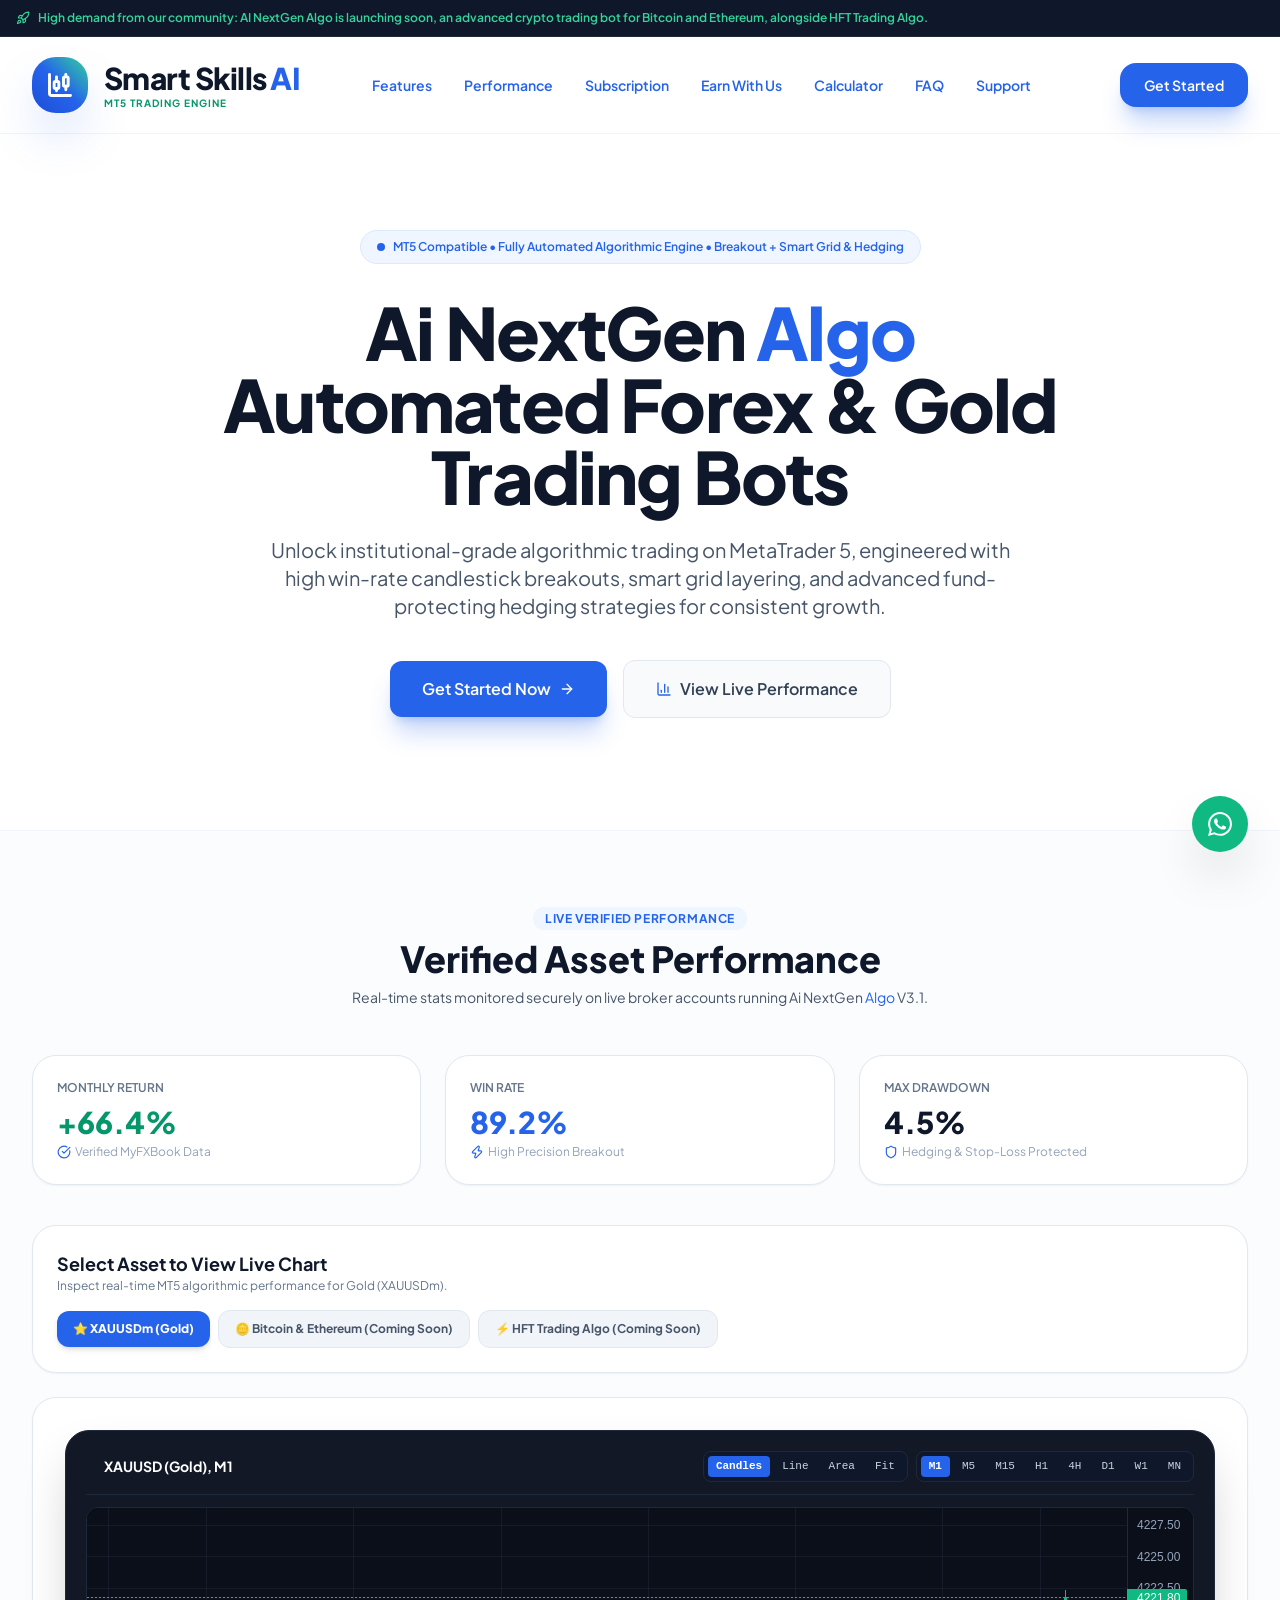
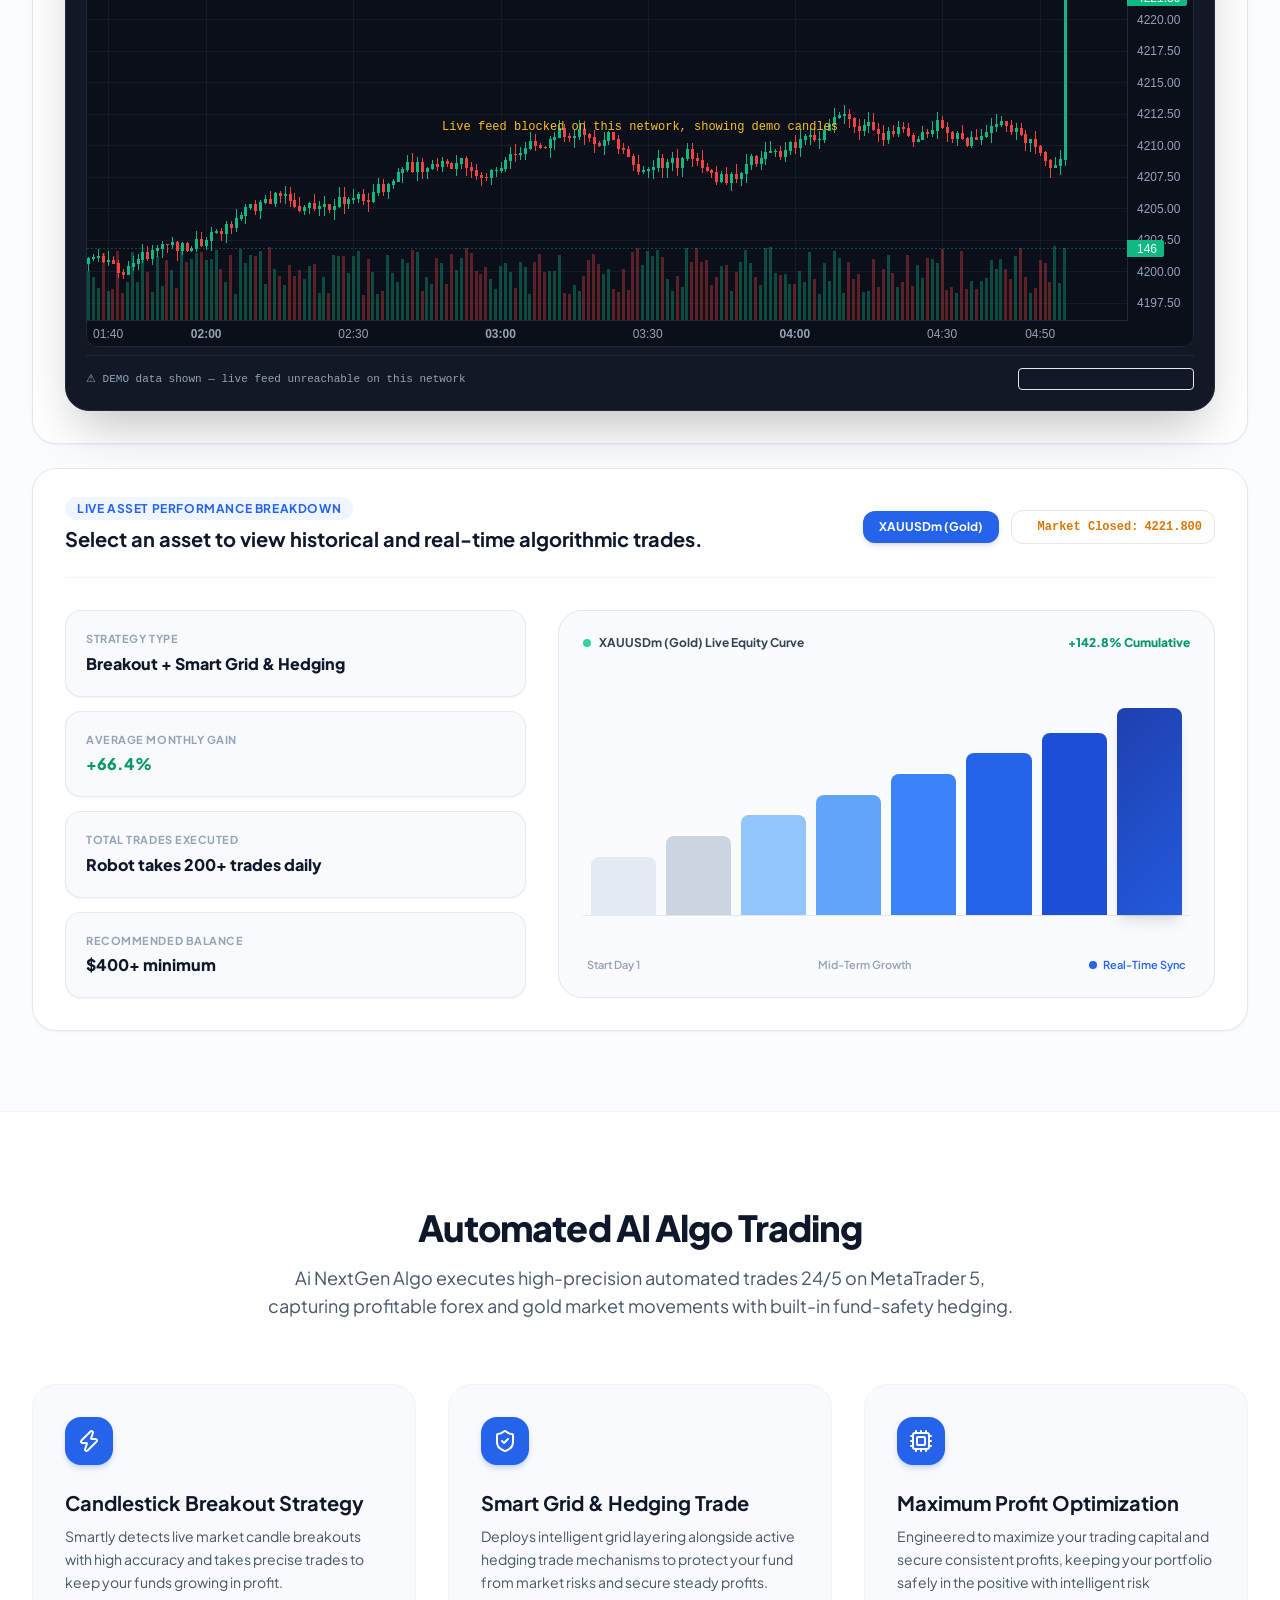
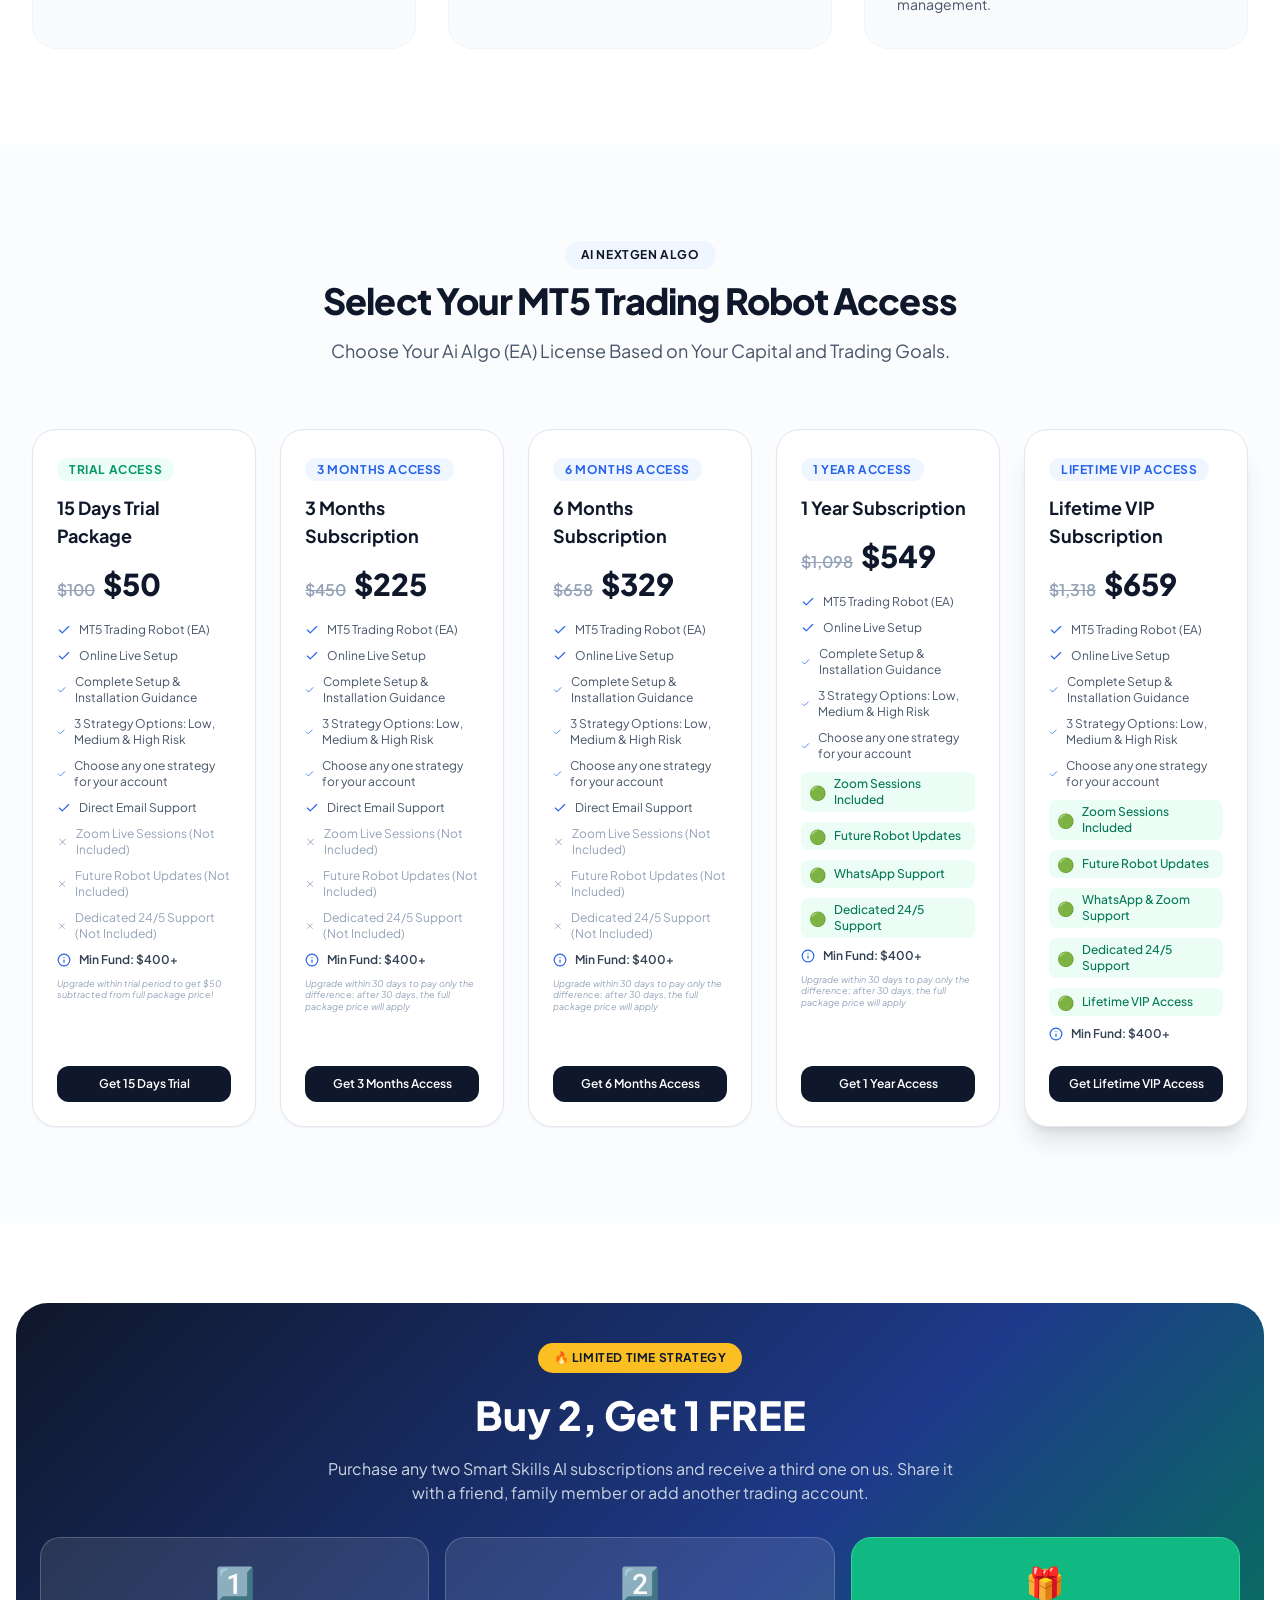
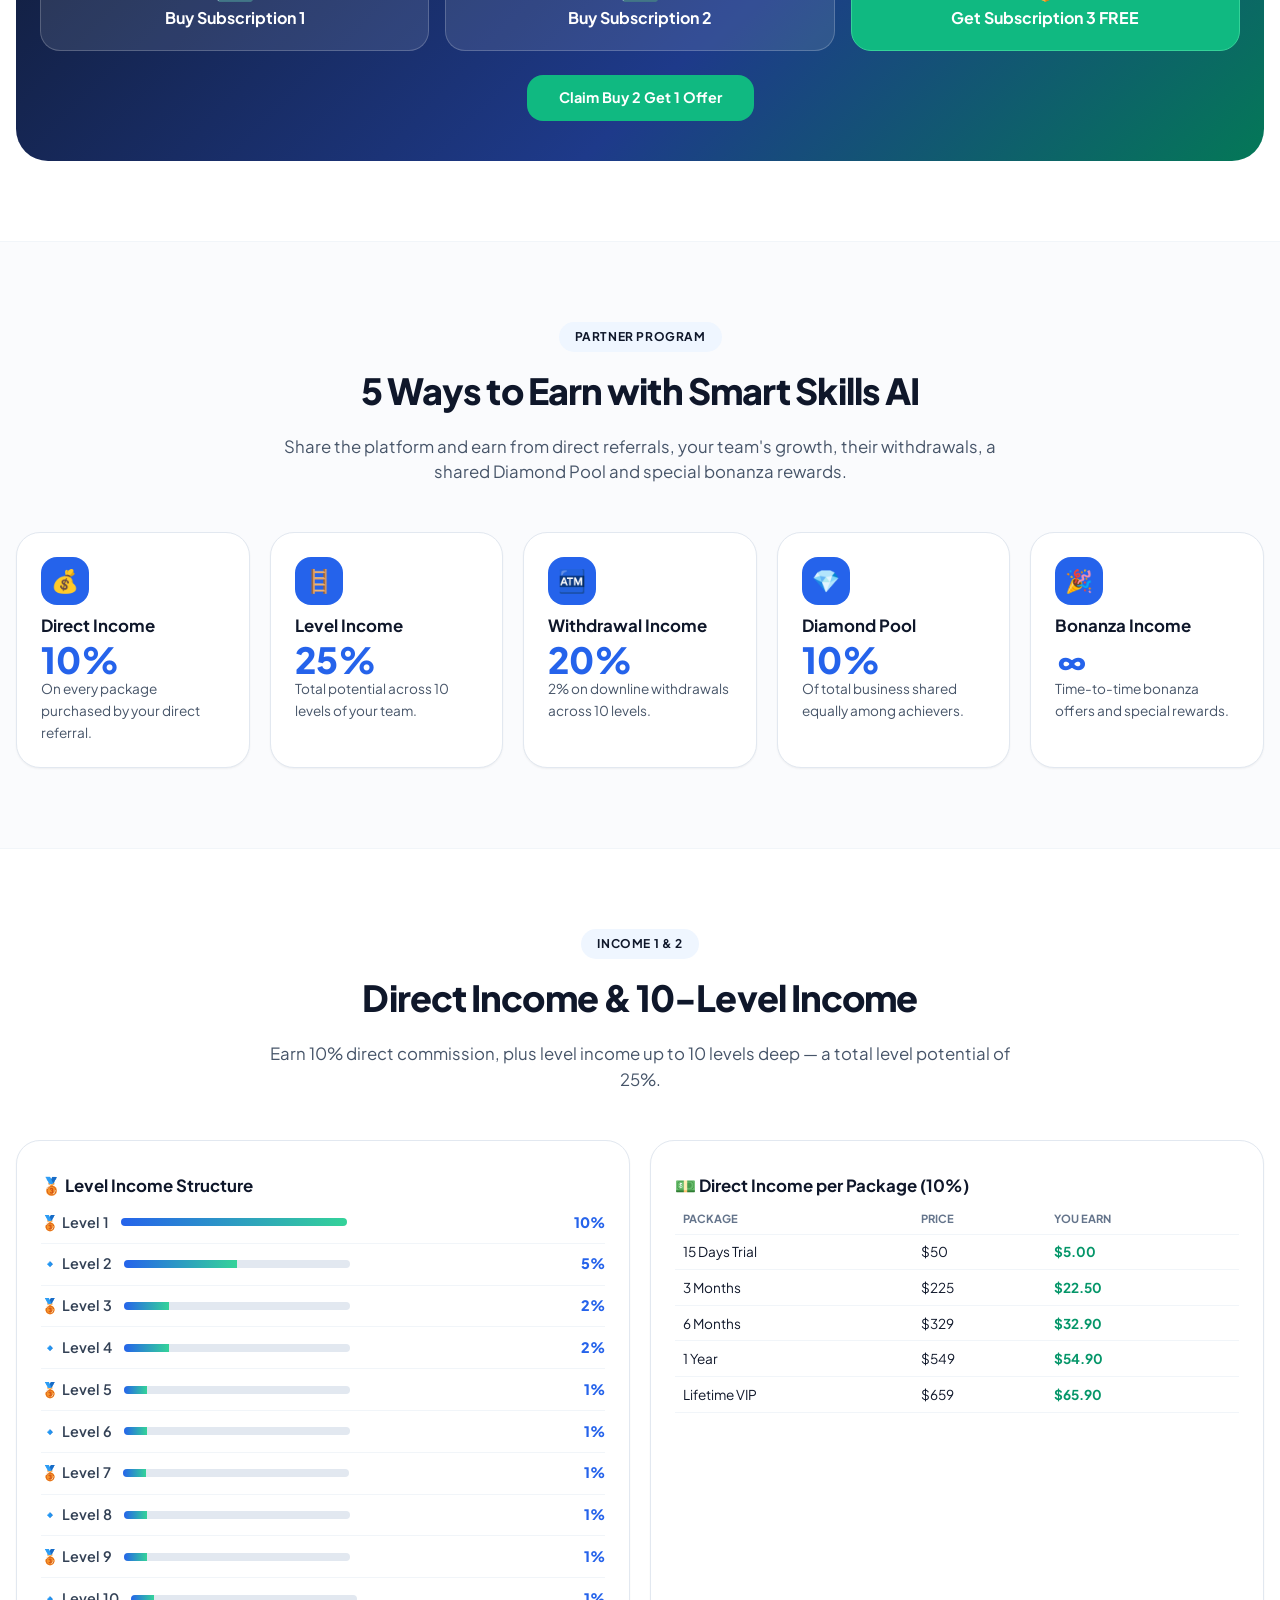
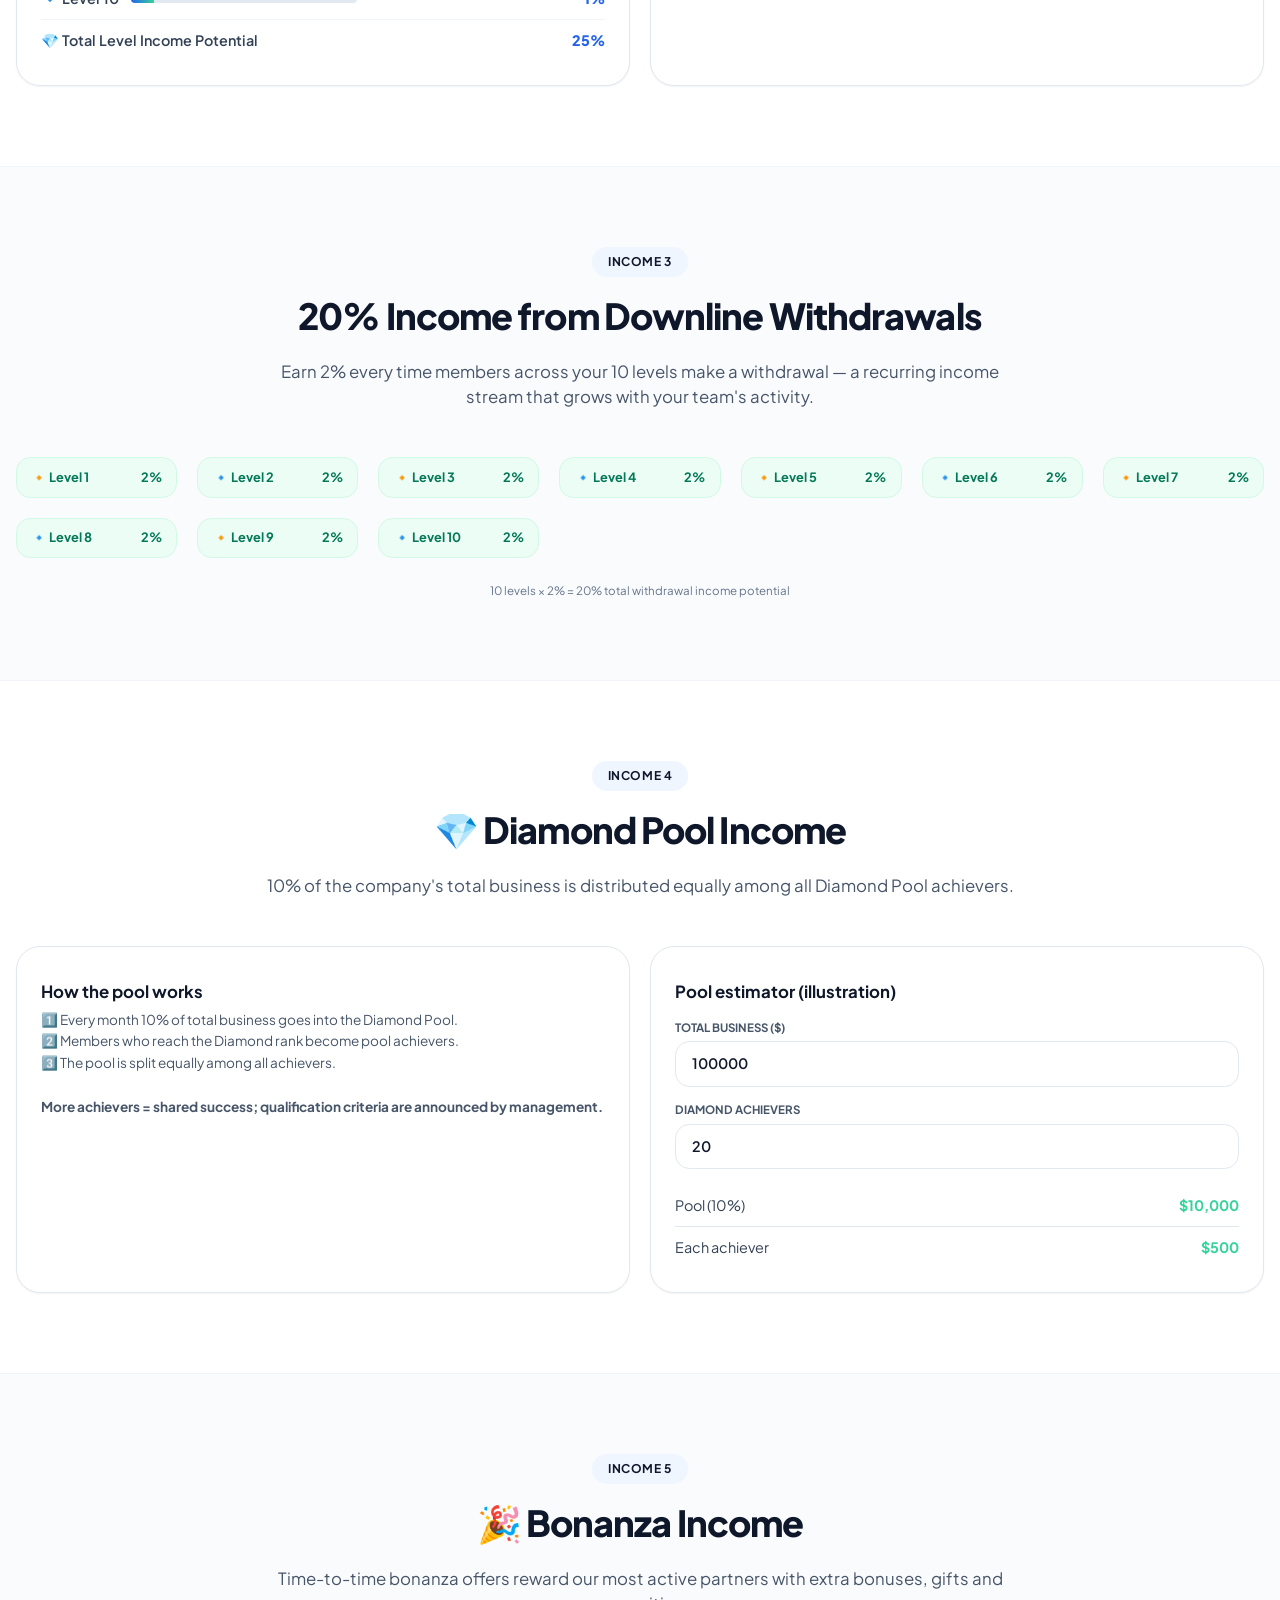
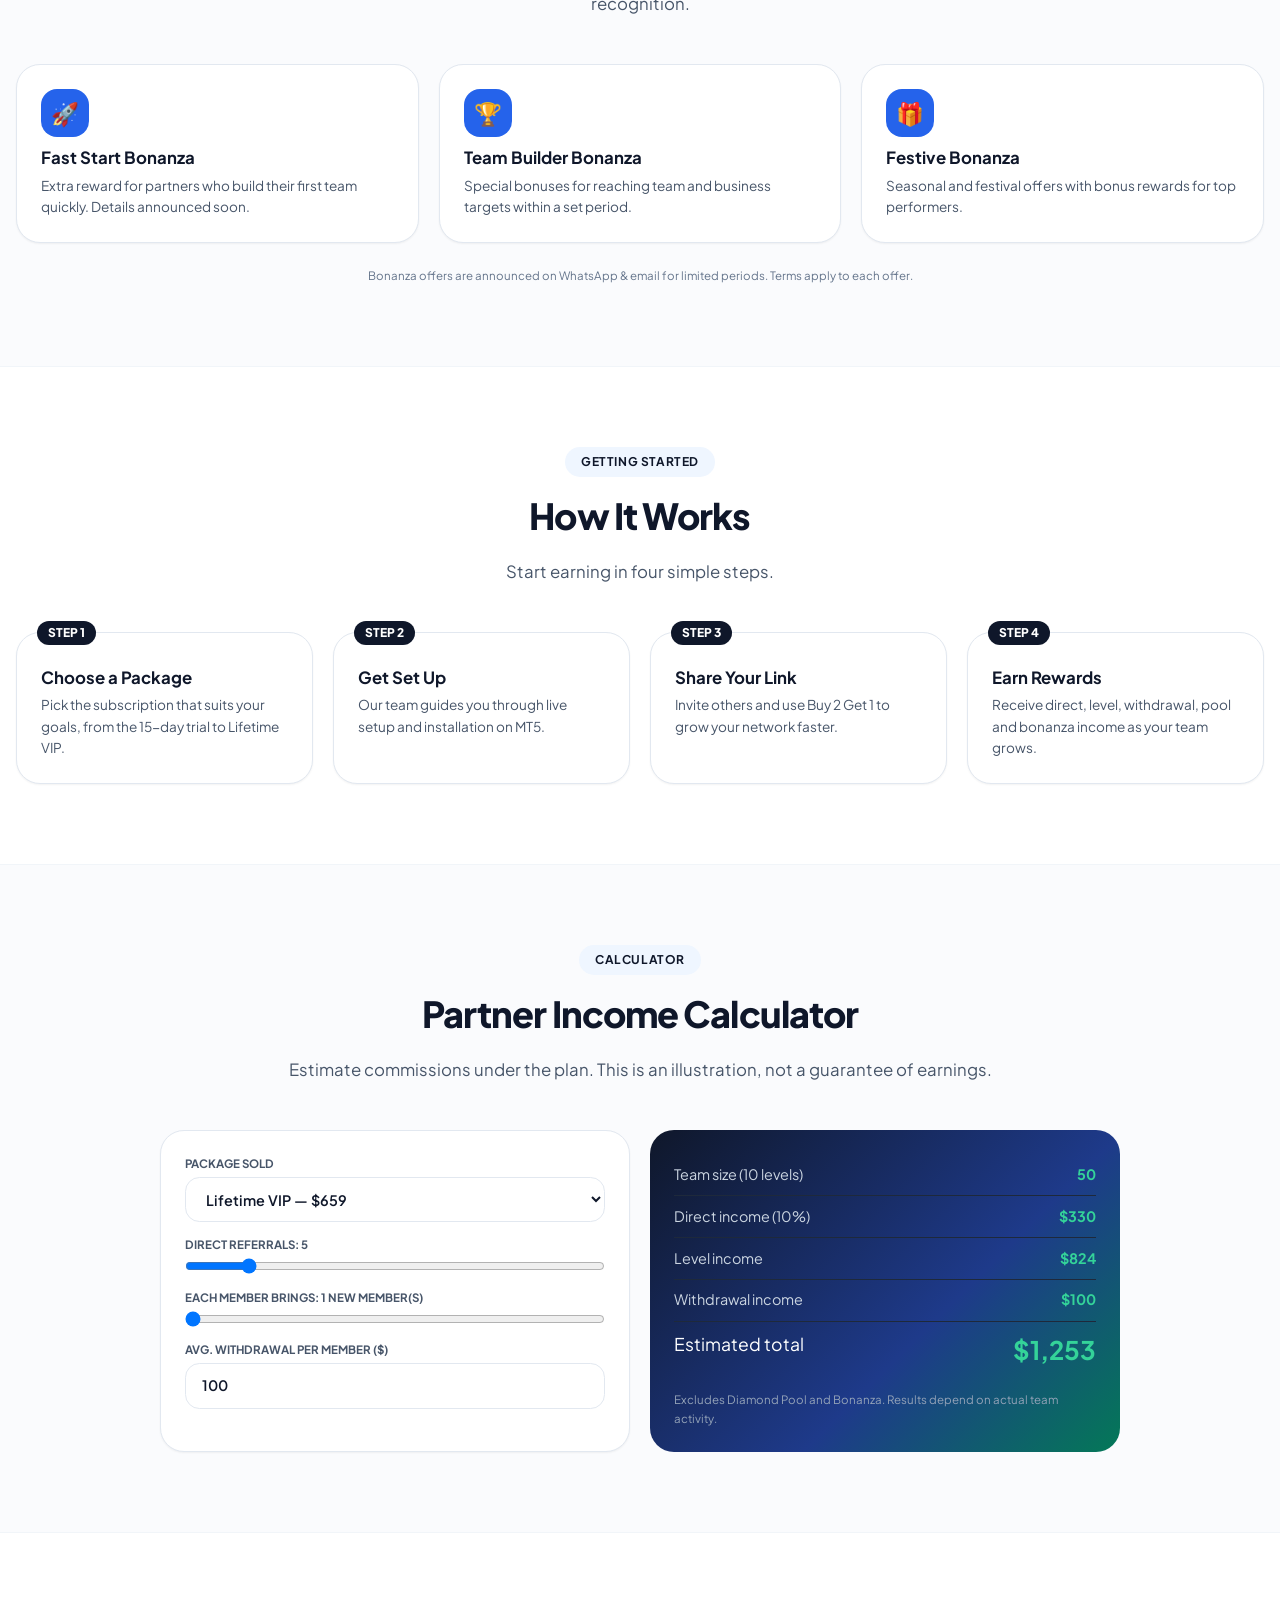
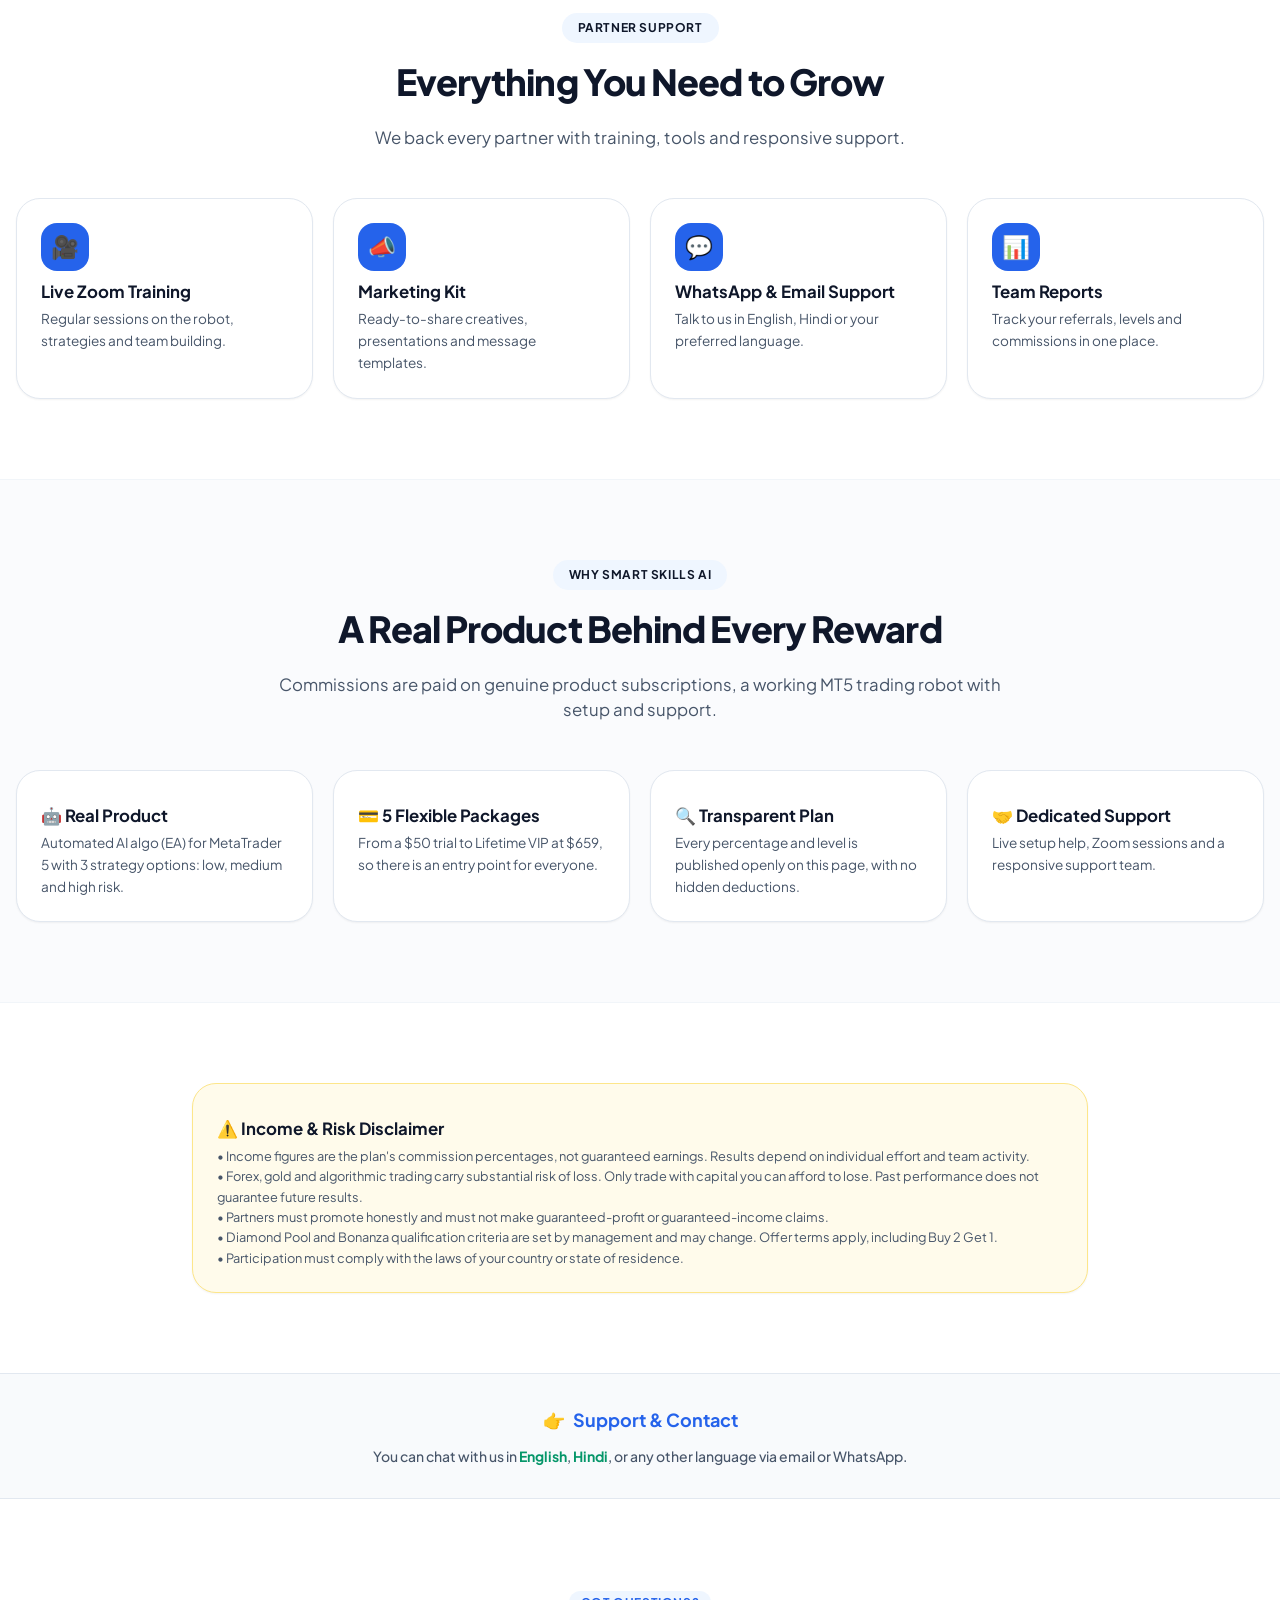
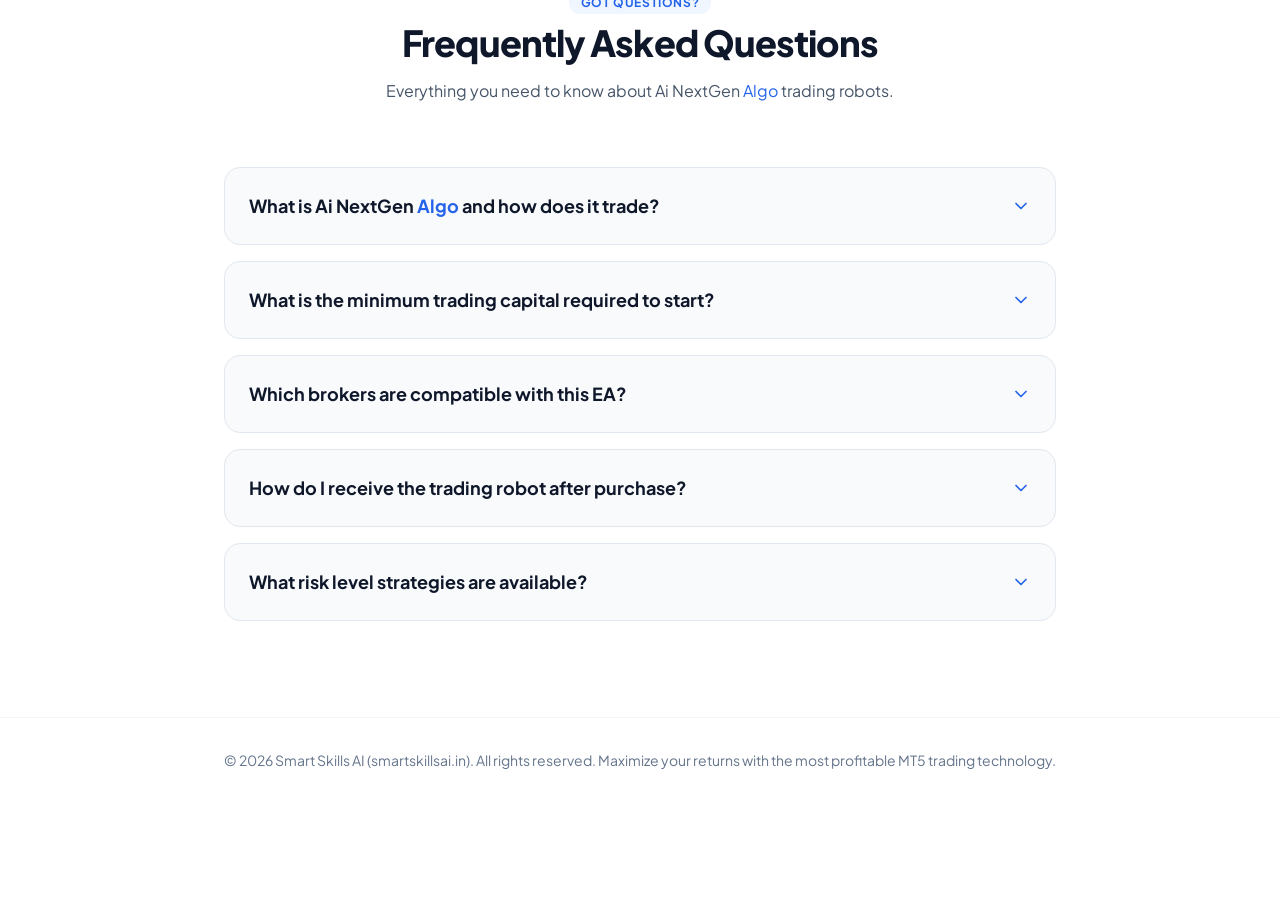
==== index.html @ 8ff8b739 "first commit" ====
<html lang="en" class="scroll-smooth" style="height: 100%;"><head>
    <meta charset="UTF-8">
    <meta name="viewport" content="width=device-width, initial-scale=1.0">
    <title>Smart Skills AI - Forex &amp; Gold Trading Bot | smartskillsai.in</title>
    <script src="https://cdn.tailwindcss.com"></script>
    <link rel="preconnect" href="https://fonts.googleapis.com">
    <link rel="preconnect" href="https://fonts.gstatic.com" crossorigin="">
    <link href="https://fonts.googleapis.com/css2?family=Plus+Jakarta+Sans:wght@300;400;500;600;700;800&amp;display=swap" rel="stylesheet">
    <script src="https://unpkg.com/lucide@latest"></script>
    <script>/* Lightweight Charts v4.1.1 (inlined, works offline / from file://) */
/*!
 * @license
 * TradingView Lightweight Charts™ v4.1.1
 * Copyright (c) 2023 TradingView, Inc.
 * Licensed under Apache License 2.0 https://www.apache.org/licenses/LICENSE-2.0
 */
!function(){"use strict";const t={upColor:"#26a69a",downColor:"#ef5350",wickVisible:!0,borderVisible:!0,borderColor:"#378658",borderUpColor:"#26a69a",borderDownColor:"#ef5350",wickColor:"#737375",wickUpColor:"#26a69a",wickDownColor:"#ef5350"},i={upColor:"#26a69a",downColor:"#ef5350",openVisible:!0,thinBars:!0},n={color:"#2196f3",lineStyle:0,lineWidth:3,lineType:0,lineVisible:!0,crosshairMarkerVisible:!0,crosshairMarkerRadius:4,crosshairMarkerBorderColor:"",crosshairMarkerBorderWidth:2,crosshairMarkerBackgroundColor:"",lastPriceAnimation:0,pointMarkersVisible:!1},s={topColor:"rgba( 46, 220, 135, 0.4)",bottomColor:"rgba( 40, 221, 100, 0)",invertFilledArea:!1,lineColor:"#33D778",lineStyle:0,lineWidth:3,lineType:0,lineVisible:!0,crosshairMarkerVisible:!0,crosshairMarkerRadius:4,crosshairMarkerBorderColor:"",crosshairMarkerBorderWidth:2,crosshairMarkerBackgroundColor:"",lastPriceAnimation:0,pointMarkersVisible:!1},e={baseValue:{type:"price",price:0},topFillColor1:"rgba(38, 166, 154, 0.28)",topFillColor2:"rgba(38, 166, 154, 0.05)",topLineColor:"rgba(38, 166, 154, 1)",bottomFillColor1:"rgba(239, 83, 80, 0.05)",bottomFillColor2:"rgba(239, 83, 80, 0.28)",bottomLineColor:"rgba(239, 83, 80, 1)",lineWidth:3,lineStyle:0,lineType:0,lineVisible:!0,crosshairMarkerVisible:!0,crosshairMarkerRadius:4,crosshairMarkerBorderColor:"",crosshairMarkerBorderWidth:2,crosshairMarkerBackgroundColor:"",lastPriceAnimation:0,pointMarkersVisible:!1},r={color:"#26a69a",base:0},h={color:"#2196f3"},l={title:"",visible:!0,lastValueVisible:!0,priceLineVisible:!0,priceLineSource:0,priceLineWidth:1,priceLineColor:"",priceLineStyle:2,baseLineVisible:!0,baseLineWidth:1,baseLineColor:"#B2B5BE",baseLineStyle:0,priceFormat:{type:"price",precision:2,minMove:.01}};var a,o;function _(t,i){const n={0:[],1:[t.lineWidth,t.lineWidth],2:[2*t.lineWidth,2*t.lineWidth],3:[6*t.lineWidth,6*t.lineWidth],4:[t.lineWidth,4*t.lineWidth]}[i];t.setLineDash(n)}function u(t,i,n,s){t.beginPath();const e=t.lineWidth%2?.5:0;t.moveTo(n,i+e),t.lineTo(s,i+e),t.stroke()}function c(t,i){if(!t)throw new Error("Assertion failed"+(i?": "+i:""))}function d(t){if(void 0===t)throw new Error("Value is undefined");return t}function f(t){if(null===t)throw new Error("Value is null");return t}function v(t){return f(d(t))}!function(t){t[t.Simple=0]="Simple",t[t.WithSteps=1]="WithSteps",t[t.Curved=2]="Curved"}(a||(a={})),function(t){t[t.Solid=0]="Solid",t[t.Dotted=1]="Dotted",t[t.Dashed=2]="Dashed",t[t.LargeDashed=3]="LargeDashed",t[t.SparseDotted=4]="SparseDotted"}(o||(o={}));const p={khaki:"#f0e68c",azure:"#f0ffff",aliceblue:"#f0f8ff",ghostwhite:"#f8f8ff",gold:"#ffd700",goldenrod:"#daa520",gainsboro:"#dcdcdc",gray:"#808080",green:"#008000",honeydew:"#f0fff0",floralwhite:"#fffaf0",lightblue:"#add8e6",lightcoral:"#f08080",lemonchiffon:"#fffacd",hotpink:"#ff69b4",lightyellow:"#ffffe0",greenyellow:"#adff2f",lightgoldenrodyellow:"#fafad2",limegreen:"#32cd32",linen:"#faf0e6",lightcyan:"#e0ffff",magenta:"#f0f",maroon:"#800000",olive:"#808000",orange:"#ffa500",oldlace:"#fdf5e6",mediumblue:"#0000cd",transparent:"#0000",lime:"#0f0",lightpink:"#ffb6c1",mistyrose:"#ffe4e1",moccasin:"#ffe4b5",midnightblue:"#191970",orchid:"#da70d6",mediumorchid:"#ba55d3",mediumturquoise:"#48d1cc",orangered:"#ff4500",royalblue:"#4169e1",powderblue:"#b0e0e6",red:"#f00",coral:"#ff7f50",turquoise:"#40e0d0",white:"#fff",whitesmoke:"#f5f5f5",wheat:"#f5deb3",teal:"#008080",steelblue:"#4682b4",bisque:"#ffe4c4",aquamarine:"#7fffd4",aqua:"#0ff",sienna:"#a0522d",silver:"#c0c0c0",springgreen:"#00ff7f",antiquewhite:"#faebd7",burlywood:"#deb887",brown:"#a52a2a",beige:"#f5f5dc",chocolate:"#d2691e",chartreuse:"#7fff00",cornflowerblue:"#6495ed",cornsilk:"#fff8dc",crimson:"#dc143c",cadetblue:"#5f9ea0",tomato:"#ff6347",fuchsia:"#f0f",blue:"#00f",salmon:"#fa8072",blanchedalmond:"#ffebcd",slateblue:"#6a5acd",slategray:"#708090",thistle:"#d8bfd8",tan:"#d2b48c",cyan:"#0ff",darkblue:"#00008b",darkcyan:"#008b8b",darkgoldenrod:"#b8860b",darkgray:"#a9a9a9",blueviolet:"#8a2be2",black:"#000",darkmagenta:"#8b008b",darkslateblue:"#483d8b",darkkhaki:"#bdb76b",darkorchid:"#9932cc",darkorange:"#ff8c00",darkgreen:"#006400",darkred:"#8b0000",dodgerblue:"#1e90ff",darkslategray:"#2f4f4f",dimgray:"#696969",deepskyblue:"#00bfff",firebrick:"#b22222",forestgreen:"#228b22",indigo:"#4b0082",ivory:"#fffff0",lavenderblush:"#fff0f5",feldspar:"#d19275",indianred:"#cd5c5c",lightgreen:"#90ee90",lightgrey:"#d3d3d3",lightskyblue:"#87cefa",lightslategray:"#789",lightslateblue:"#8470ff",snow:"#fffafa",lightseagreen:"#20b2aa",lightsalmon:"#ffa07a",darksalmon:"#e9967a",darkviolet:"#9400d3",mediumpurple:"#9370d8",mediumaquamarine:"#66cdaa",skyblue:"#87ceeb",lavender:"#e6e6fa",lightsteelblue:"#b0c4de",mediumvioletred:"#c71585",mintcream:"#f5fffa",navajowhite:"#ffdead",navy:"#000080",olivedrab:"#6b8e23",palevioletred:"#d87093",violetred:"#d02090",yellow:"#ff0",yellowgreen:"#9acd32",lawngreen:"#7cfc00",pink:"#ffc0cb",paleturquoise:"#afeeee",palegoldenrod:"#eee8aa",darkolivegreen:"#556b2f",darkseagreen:"#8fbc8f",darkturquoise:"#00ced1",peachpuff:"#ffdab9",deeppink:"#ff1493",violet:"#ee82ee",palegreen:"#98fb98",mediumseagreen:"#3cb371",peru:"#cd853f",saddlebrown:"#8b4513",sandybrown:"#f4a460",rosybrown:"#bc8f8f",purple:"#800080",seagreen:"#2e8b57",seashell:"#fff5ee",papayawhip:"#ffefd5",mediumslateblue:"#7b68ee",plum:"#dda0dd",mediumspringgreen:"#00fa9a"};function m(t){return t<0?0:t>255?255:Math.round(t)||0}function b(t){return t<=0||t>0?t<0?0:t>1?1:Math.round(1e4*t)/1e4:0}const w=/^#([0-9a-f])([0-9a-f])([0-9a-f])([0-9a-f])?$/i,g=/^#([0-9a-f]{2})([0-9a-f]{2})([0-9a-f]{2})([0-9a-f]{2})?$/i,M=/^rgb\(\s*(-?\d{1,10})\s*,\s*(-?\d{1,10})\s*,\s*(-?\d{1,10})\s*\)$/,x=/^rgba\(\s*(-?\d{1,10})\s*,\s*(-?\d{1,10})\s*,\s*(-?\d{1,10})\s*,\s*(-?[\d]{0,10}(?:\.\d+)?)\s*\)$/;function S(t){(t=t.toLowerCase())in p&&(t=p[t]);{const i=x.exec(t)||M.exec(t);if(i)return[m(parseInt(i[1],10)),m(parseInt(i[2],10)),m(parseInt(i[3],10)),b(i.length<5?1:parseFloat(i[4]))]}{const i=g.exec(t);if(i)return[m(parseInt(i[1],16)),m(parseInt(i[2],16)),m(parseInt(i[3],16)),1]}{const i=w.exec(t);if(i)return[m(17*parseInt(i[1],16)),m(17*parseInt(i[2],16)),m(17*parseInt(i[3],16)),1]}throw new Error(`Cannot parse color: ${t}`)}function y(t){const i=S(t);return{t:`rgb(${i[0]}, ${i[1]}, ${i[2]})`,i:(n=i,.199*n[0]+.687*n[1]+.114*n[2]>160?"black":"white")};var n}class k{constructor(){this.h=[]}l(t,i,n){const s={o:t,_:i,u:!0===n};this.h.push(s)}v(t){const i=this.h.findIndex((i=>t===i.o));i>-1&&this.h.splice(i,1)}p(t){this.h=this.h.filter((i=>i._!==t))}m(t,i,n){const s=[...this.h];this.h=this.h.filter((t=>!t.u)),s.forEach((s=>s.o(t,i,n)))}M(){return this.h.length>0}S(){this.h=[]}}function C(t,...i){for(const n of i)for(const i in n)void 0!==n[i]&&("object"!=typeof n[i]||void 0===t[i]||Array.isArray(n[i])?t[i]=n[i]:C(t[i],n[i]));return t}function T(t){return"number"==typeof t&&isFinite(t)}function P(t){return"number"==typeof t&&t%1==0}function R(t){return"string"==typeof t}function D(t){return"boolean"==typeof t}function O(t){const i=t;if(!i||"object"!=typeof i)return i;let n,s,e;for(s in n=Array.isArray(i)?[]:{},i)i.hasOwnProperty(s)&&(e=i[s],n[s]=e&&"object"==typeof e?O(e):e);return n}function A(t){return null!==t}function B(t){return null===t?void 0:t}const V="-apple-system, BlinkMacSystemFont, 'Trebuchet MS', Roboto, Ubuntu, sans-serif";function z(t,i,n){return void 0===i&&(i=V),`${n=void 0!==n?`${n} `:""}${t}px ${i}`}class E{constructor(t){this.k={C:1,T:5,P:NaN,R:"",D:"",O:"",A:"",B:0,V:0,I:0,L:0,N:0},this.F=t}W(){const t=this.k,i=this.j(),n=this.H();return t.P===i&&t.D===n||(t.P=i,t.D=n,t.R=z(i,n),t.L=2.5/12*i,t.B=t.L,t.V=i/12*t.T,t.I=i/12*t.T,t.N=0),t.O=this.$(),t.A=this.U(),this.k}$(){return this.F.W().layout.textColor}U(){return this.F.q()}j(){return this.F.W().layout.fontSize}H(){return this.F.W().layout.fontFamily}}class I{constructor(){this.Y=[]}X(t){this.Y=t}K(t,i,n){this.Y.forEach((s=>{s.K(t,i,n)}))}}class L{K(t,i,n){t.useMediaCoordinateSpace((t=>this.Z(t,i,n)))}G(t,i,n){t.useMediaCoordinateSpace((t=>this.J(t,i,n)))}J(t,i,n){}}class N extends L{constructor(){super(...arguments),this.tt=null}it(t){this.tt=t}Z({context:t}){if(null===this.tt||null===this.tt.nt)return;const i=this.tt.nt,n=this.tt,s=s=>{t.beginPath();for(let e=i.to-1;e>=i.from;--e){const i=n.st[e];t.moveTo(i.et,i.rt),t.arc(i.et,i.rt,s,0,2*Math.PI)}t.fill()};n.ht>0&&(t.fillStyle=n.lt,s(n.ot+n.ht)),t.fillStyle=n._t,s(n.ot)}}function F(){return{st:[{et:0,rt:0,ut:0,ct:0}],_t:"",lt:"",ot:0,ht:0,nt:null}}const W={from:0,to:1};class j{constructor(t,i){this.dt=new I,this.ft=[],this.vt=[],this.bt=!0,this.F=t,this.wt=i,this.dt.X(this.ft)}gt(t){const i=this.F.Mt();i.length!==this.ft.length&&(this.vt=i.map(F),this.ft=this.vt.map((t=>{const i=new N;return i.it(t),i})),this.dt.X(this.ft)),this.bt=!0}xt(){return this.bt&&(this.St(),this.bt=!1),this.dt}St(){const t=2===this.wt.W().mode,i=this.F.Mt(),n=this.wt.yt(),s=this.F.kt();i.forEach(((i,e)=>{var r;const h=this.vt[e],l=i.Ct(n);if(t||null===l||!i.Tt())return void(h.nt=null);const a=f(i.Pt());h._t=l.Rt,h.ot=l.ot,h.ht=l.Dt,h.st[0].ct=l.ct,h.st[0].rt=i.At().Ot(l.ct,a.Bt),h.lt=null!==(r=l.Vt)&&void 0!==r?r:this.F.zt(h.st[0].rt/i.At().Et()),h.st[0].ut=n,h.st[0].et=s.It(n),h.nt=W}))}}class H{K(t,i,n){t.useBitmapCoordinateSpace((t=>this.Z(t,i,n)))}}class $ extends H{constructor(t){super(),this.Lt=t}Z({context:t,bitmapSize:i,horizontalPixelRatio:n,verticalPixelRatio:s}){if(null===this.Lt)return;const e=this.Lt.Nt.Tt,r=this.Lt.Ft.Tt;if(!e&&!r)return;const h=Math.round(this.Lt.et*n),l=Math.round(this.Lt.rt*s);t.lineCap="butt",e&&h>=0&&(t.lineWidth=Math.floor(this.Lt.Nt.ht*n),t.strokeStyle=this.Lt.Nt.O,t.fillStyle=this.Lt.Nt.O,_(t,this.Lt.Nt.Wt),function(t,i,n,s){t.beginPath();const e=t.lineWidth%2?.5:0;t.moveTo(i+e,n),t.lineTo(i+e,s),t.stroke()}(t,h,0,i.height)),r&&l>=0&&(t.lineWidth=Math.floor(this.Lt.Ft.ht*s),t.strokeStyle=this.Lt.Ft.O,t.fillStyle=this.Lt.Ft.O,_(t,this.Lt.Ft.Wt),u(t,l,0,i.width))}}class U{constructor(t){this.bt=!0,this.jt={Nt:{ht:1,Wt:0,O:"",Tt:!1},Ft:{ht:1,Wt:0,O:"",Tt:!1},et:0,rt:0},this.Ht=new $(this.jt),this.$t=t}gt(){this.bt=!0}xt(){return this.bt&&(this.St(),this.bt=!1),this.Ht}St(){const t=this.$t.Tt(),i=f(this.$t.Ut()),n=i.qt().W().crosshair,s=this.jt;if(2===n.mode)return s.Ft.Tt=!1,void(s.Nt.Tt=!1);s.Ft.Tt=t&&this.$t.Yt(i),s.Nt.Tt=t&&this.$t.Xt(),s.Ft.ht=n.horzLine.width,s.Ft.Wt=n.horzLine.style,s.Ft.O=n.horzLine.color,s.Nt.ht=n.vertLine.width,s.Nt.Wt=n.vertLine.style,s.Nt.O=n.vertLine.color,s.et=this.$t.Kt(),s.rt=this.$t.Zt()}}function q(t,i,n,s,e,r){t.fillRect(i+r,n,s-2*r,r),t.fillRect(i+r,n+e-r,s-2*r,r),t.fillRect(i,n,r,e),t.fillRect(i+s-r,n,r,e)}function Y(t,i,n,s,e,r){t.save(),t.globalCompositeOperation="copy",t.fillStyle=r,t.fillRect(i,n,s,e),t.restore()}function X(t,i){return t.map((t=>0===t?t:t+i))}function K(t,i,n,s,e,r){t.beginPath(),t.lineTo(i+s-r[1],n),0!==r[1]&&t.arcTo(i+s,n,i+s,n+r[1],r[1]),t.lineTo(i+s,n+e-r[2]),0!==r[2]&&t.arcTo(i+s,n+e,i+s-r[2],n+e,r[2]),t.lineTo(i+r[3],n+e),0!==r[3]&&t.arcTo(i,n+e,i,n+e-r[3],r[3]),t.lineTo(i,n+r[0]),0!==r[0]&&t.arcTo(i,n,i+r[0],n,r[0])}function Z(t,i,n,s,e,r,h=0,l=[0,0,0,0],a=""){if(t.save(),!h||!a||a===r)return K(t,i,n,s,e,l),t.fillStyle=r,t.fill(),void t.restore();const o=h/2;if("transparent"!==r){K(t,i+h,n+h,s-2*h,e-2*h,X(l,-h)),t.fillStyle=r,t.fill()}if("transparent"!==a){K(t,i+o,n+o,s-h,e-h,X(l,-o)),t.lineWidth=h,t.strokeStyle=a,t.closePath(),t.stroke()}t.restore()}function G(t,i,n,s,e,r,h){t.save(),t.globalCompositeOperation="copy";const l=t.createLinearGradient(0,0,0,e);l.addColorStop(0,r),l.addColorStop(1,h),t.fillStyle=l,t.fillRect(i,n,s,e),t.restore()}class J{constructor(t,i){this.it(t,i)}it(t,i){this.Lt=t,this.Gt=i}Et(t,i){return this.Lt.Tt?t.P+t.L+t.B:0}K(t,i,n,s){if(!this.Lt.Tt||0===this.Lt.Jt.length)return;const e=this.Lt.O,r=this.Gt.t,h=t.useBitmapCoordinateSpace((t=>{const h=t.context;h.font=i.R;const l=this.Qt(t,i,n,s),a=l.ti,o=(t,i)=>{l.ii?Z(h,a.ni,a.si,a.ei,a.ri,t,a.hi,[a.ot,0,0,a.ot],i):Z(h,a.li,a.si,a.ei,a.ri,t,a.hi,[0,a.ot,a.ot,0],i)};return o(r,"transparent"),this.Lt.ai&&(h.fillStyle=e,h.fillRect(a.li,a.oi,a._i-a.li,a.ui)),o("transparent",r),this.Lt.ci&&(h.fillStyle=i.A,h.fillRect(l.ii?a.di-a.hi:0,a.si,a.hi,a.fi-a.si)),l}));t.useMediaCoordinateSpace((({context:t})=>{const n=h.vi;t.font=i.R,t.textAlign=h.ii?"right":"left",t.textBaseline="middle",t.fillStyle=e,t.fillText(this.Lt.Jt,n.pi,(n.si+n.fi)/2+n.mi)}))}Qt(t,i,n,s){var e;const{context:r,bitmapSize:h,mediaSize:l,horizontalPixelRatio:a,verticalPixelRatio:o}=t,_=this.Lt.ai||!this.Lt.bi?i.T:0,u=this.Lt.wi?i.C:0,c=i.L+this.Gt.gi,d=i.B+this.Gt.Mi,f=i.V,v=i.I,p=this.Lt.Jt,m=i.P,b=n.xi(r,p),w=Math.ceil(n.Si(r,p)),g=m+c+d,M=i.C+f+v+w+_,x=Math.max(1,Math.floor(o));let S=Math.round(g*o);S%2!=x%2&&(S+=1);const y=u>0?Math.max(1,Math.floor(u*a)):0,k=Math.round(M*a),C=Math.round(_*a),T=null!==(e=this.Gt.yi)&&void 0!==e?e:this.Gt.ki,P=Math.round(T*o)-Math.floor(.5*o),R=Math.floor(P+x/2-S/2),D=R+S,O="right"===s,A=O?l.width-u:u,B=O?h.width-y:y;let V,z,E;return O?(V=B-k,z=B-C,E=A-_-f-u):(V=B+k,z=B+C,E=A+_+f),{ii:O,ti:{si:R,oi:P,fi:D,ei:k,ri:S,ot:2*a,hi:y,ni:V,li:B,_i:z,ui:x,di:h.width},vi:{si:R/o,fi:D/o,pi:E,mi:b}}}}class Q{constructor(t){this.Ci={ki:0,t:"#000",Mi:0,gi:0},this.Ti={Jt:"",Tt:!1,ai:!0,bi:!1,Vt:"",O:"#FFF",ci:!1,wi:!1},this.Pi={Jt:"",Tt:!1,ai:!1,bi:!0,Vt:"",O:"#FFF",ci:!0,wi:!0},this.bt=!0,this.Ri=new(t||J)(this.Ti,this.Ci),this.Di=new(t||J)(this.Pi,this.Ci)}Jt(){return this.Oi(),this.Ti.Jt}ki(){return this.Oi(),this.Ci.ki}gt(){this.bt=!0}Et(t,i=!1){return Math.max(this.Ri.Et(t,i),this.Di.Et(t,i))}Ai(){return this.Ci.yi||0}Bi(t){this.Ci.yi=t}Vi(){return this.Oi(),this.Ti.Tt||this.Pi.Tt}zi(){return this.Oi(),this.Ti.Tt}xt(t){return this.Oi(),this.Ti.ai=this.Ti.ai&&t.W().ticksVisible,this.Pi.ai=this.Pi.ai&&t.W().ticksVisible,this.Ri.it(this.Ti,this.Ci),this.Di.it(this.Pi,this.Ci),this.Ri}Ei(){return this.Oi(),this.Ri.it(this.Ti,this.Ci),this.Di.it(this.Pi,this.Ci),this.Di}Oi(){this.bt&&(this.Ti.ai=!0,this.Pi.ai=!1,this.Ii(this.Ti,this.Pi,this.Ci))}}class tt extends Q{constructor(t,i,n){super(),this.$t=t,this.Li=i,this.Ni=n}Ii(t,i,n){if(t.Tt=!1,2===this.$t.W().mode)return;const s=this.$t.W().horzLine;if(!s.labelVisible)return;const e=this.Li.Pt();if(!this.$t.Tt()||this.Li.Fi()||null===e)return;const r=y(s.labelBackgroundColor);n.t=r.t,t.O=r.i;const h=2/12*this.Li.P();n.gi=h,n.Mi=h;const l=this.Ni(this.Li);n.ki=l.ki,t.Jt=this.Li.Wi(l.ct,e),t.Tt=!0}}const it=/[1-9]/g;class nt{constructor(){this.Lt=null}it(t){this.Lt=t}K(t,i){if(null===this.Lt||!1===this.Lt.Tt||0===this.Lt.Jt.length)return;const n=t.useMediaCoordinateSpace((({context:t})=>(t.font=i.R,Math.round(i.ji.Si(t,f(this.Lt).Jt,it)))));if(n<=0)return;const s=i.Hi,e=n+2*s,r=e/2,h=this.Lt.$i;let l=this.Lt.ki,a=Math.floor(l-r)+.5;a<0?(l+=Math.abs(0-a),a=Math.floor(l-r)+.5):a+e>h&&(l-=Math.abs(h-(a+e)),a=Math.floor(l-r)+.5);const o=a+e,_=Math.ceil(0+i.C+i.T+i.L+i.P+i.B);t.useBitmapCoordinateSpace((({context:t,horizontalPixelRatio:n,verticalPixelRatio:s})=>{const e=f(this.Lt);t.fillStyle=e.t;const r=Math.round(a*n),h=Math.round(0*s),l=Math.round(o*n),u=Math.round(_*s),c=Math.round(2*n);if(t.beginPath(),t.moveTo(r,h),t.lineTo(r,u-c),t.arcTo(r,u,r+c,u,c),t.lineTo(l-c,u),t.arcTo(l,u,l,u-c,c),t.lineTo(l,h),t.fill(),e.ai){const r=Math.round(e.ki*n),l=h,a=Math.round((l+i.T)*s);t.fillStyle=e.O;const o=Math.max(1,Math.floor(n)),_=Math.floor(.5*n);t.fillRect(r-_,l,o,a-l)}})),t.useMediaCoordinateSpace((({context:t})=>{const n=f(this.Lt),e=0+i.C+i.T+i.L+i.P/2;t.font=i.R,t.textAlign="left",t.textBaseline="middle",t.fillStyle=n.O;const r=i.ji.xi(t,"Apr0");t.translate(a+s,e+r),t.fillText(n.Jt,0,0)}))}}class st{constructor(t,i,n){this.bt=!0,this.Ht=new nt,this.jt={Tt:!1,t:"#4c525e",O:"white",Jt:"",$i:0,ki:NaN,ai:!0},this.wt=t,this.Ui=i,this.Ni=n}gt(){this.bt=!0}xt(){return this.bt&&(this.St(),this.bt=!1),this.Ht.it(this.jt),this.Ht}St(){const t=this.jt;if(t.Tt=!1,2===this.wt.W().mode)return;const i=this.wt.W().vertLine;if(!i.labelVisible)return;const n=this.Ui.kt();if(n.Fi())return;t.$i=n.$i();const s=this.Ni();if(null===s)return;t.ki=s.ki;const e=n.qi(this.wt.yt());t.Jt=n.Yi(f(e)),t.Tt=!0;const r=y(i.labelBackgroundColor);t.t=r.t,t.O=r.i,t.ai=n.W().ticksVisible}}class et{constructor(){this.Xi=null,this.Ki=0}Zi(){return this.Ki}Gi(t){this.Ki=t}At(){return this.Xi}Ji(t){this.Xi=t}Qi(t){return[]}tn(){return[]}Tt(){return!0}}var rt;!function(t){t[t.Normal=0]="Normal",t[t.Magnet=1]="Magnet",t[t.Hidden=2]="Hidden"}(rt||(rt={}));class ht extends et{constructor(t,i){super(),this.nn=null,this.sn=NaN,this.en=0,this.rn=!0,this.hn=new Map,this.ln=!1,this.an=NaN,this.on=NaN,this._n=NaN,this.un=NaN,this.Ui=t,this.cn=i,this.dn=new j(t,this);this.fn=((t,i)=>n=>{const s=i(),e=t();if(n===f(this.nn).vn())return{ct:e,ki:s};{const t=f(n.Pt());return{ct:n.pn(s,t),ki:s}}})((()=>this.sn),(()=>this.on));const n=((t,i)=>()=>{const n=this.Ui.kt().mn(t()),s=i();return n&&Number.isFinite(s)?{ut:n,ki:s}:null})((()=>this.en),(()=>this.Kt()));this.bn=new st(this,t,n),this.wn=new U(this)}W(){return this.cn}gn(t,i){this._n=t,this.un=i}Mn(){this._n=NaN,this.un=NaN}xn(){return this._n}Sn(){return this.un}yn(t,i,n){this.ln||(this.ln=!0),this.rn=!0,this.kn(t,i,n)}yt(){return this.en}Kt(){return this.an}Zt(){return this.on}Tt(){return this.rn}Cn(){this.rn=!1,this.Tn(),this.sn=NaN,this.an=NaN,this.on=NaN,this.nn=null,this.Mn()}Pn(t){return null!==this.nn?[this.wn,this.dn]:[]}Yt(t){return t===this.nn&&this.cn.horzLine.visible}Xt(){return this.cn.vertLine.visible}Rn(t,i){this.rn&&this.nn===t||this.hn.clear();const n=[];return this.nn===t&&n.push(this.Dn(this.hn,i,this.fn)),n}tn(){return this.rn?[this.bn]:[]}Ut(){return this.nn}On(){this.wn.gt(),this.hn.forEach((t=>t.gt())),this.bn.gt(),this.dn.gt()}An(t){return t&&!t.vn().Fi()?t.vn():null}kn(t,i,n){this.Bn(t,i,n)&&this.On()}Bn(t,i,n){const s=this.an,e=this.on,r=this.sn,h=this.en,l=this.nn,a=this.An(n);this.en=t,this.an=isNaN(t)?NaN:this.Ui.kt().It(t),this.nn=n;const o=null!==a?a.Pt():null;return null!==a&&null!==o?(this.sn=i,this.on=a.Ot(i,o)):(this.sn=NaN,this.on=NaN),s!==this.an||e!==this.on||h!==this.en||r!==this.sn||l!==this.nn}Tn(){const t=this.Ui.Mt().map((t=>t.zn().Vn())).filter(A),i=0===t.length?null:Math.max(...t);this.en=null!==i?i:NaN}Dn(t,i,n){let s=t.get(i);return void 0===s&&(s=new tt(this,i,n),t.set(i,s)),s}}function lt(t){return"left"===t||"right"===t}class at{constructor(t){this.En=new Map,this.In=[],this.Ln=t}Nn(t,i){const n=function(t,i){return void 0===t?i:{Fn:Math.max(t.Fn,i.Fn),Wn:t.Wn||i.Wn}}(this.En.get(t),i);this.En.set(t,n)}jn(){return this.Ln}Hn(t){const i=this.En.get(t);return void 0===i?{Fn:this.Ln}:{Fn:Math.max(this.Ln,i.Fn),Wn:i.Wn}}$n(){this.Un(),this.In=[{qn:0}]}Yn(t){this.Un(),this.In=[{qn:1,Bt:t}]}Xn(t){this.Kn(),this.In.push({qn:5,Bt:t})}Un(){this.Kn(),this.In.push({qn:6})}Zn(){this.Un(),this.In=[{qn:4}]}Gn(t){this.Un(),this.In.push({qn:2,Bt:t})}Jn(t){this.Un(),this.In.push({qn:3,Bt:t})}Qn(){return this.In}ts(t){for(const i of t.In)this.ns(i);this.Ln=Math.max(this.Ln,t.Ln),t.En.forEach(((t,i)=>{this.Nn(i,t)}))}static ss(){return new at(2)}static es(){return new at(3)}ns(t){switch(t.qn){case 0:this.$n();break;case 1:this.Yn(t.Bt);break;case 2:this.Gn(t.Bt);break;case 3:this.Jn(t.Bt);break;case 4:this.Zn();break;case 5:this.Xn(t.Bt);break;case 6:this.Kn()}}Kn(){const t=this.In.findIndex((t=>5===t.qn));-1!==t&&this.In.splice(t,1)}}const ot=".";function _t(t,i){if(!T(t))return"n/a";if(!P(i))throw new TypeError("invalid length");if(i<0||i>16)throw new TypeError("invalid length");if(0===i)return t.toString();return("0000000000000000"+t.toString()).slice(-i)}class ut{constructor(t,i){if(i||(i=1),T(t)&&P(t)||(t=100),t<0)throw new TypeError("invalid base");this.Li=t,this.rs=i,this.hs()}format(t){const i=t<0?"−":"";return t=Math.abs(t),i+this.ls(t)}hs(){if(this.os=0,this.Li>0&&this.rs>0){let t=this.Li;for(;t>1;)t/=10,this.os++}}ls(t){const i=this.Li/this.rs;let n=Math.floor(t),s="";const e=void 0!==this.os?this.os:NaN;if(i>1){let r=+(Math.round(t*i)-n*i).toFixed(this.os);r>=i&&(r-=i,n+=1),s=ot+_t(+r.toFixed(this.os)*this.rs,e)}else n=Math.round(n*i)/i,e>0&&(s=ot+_t(0,e));return n.toFixed(0)+s}}class ct extends ut{constructor(t=100){super(t)}format(t){return`${super.format(t)}%`}}class dt{constructor(t){this._s=t}format(t){let i="";return t<0&&(i="-",t=-t),t<995?i+this.us(t):t<999995?i+this.us(t/1e3)+"K":t<999999995?(t=1e3*Math.round(t/1e3),i+this.us(t/1e6)+"M"):(t=1e6*Math.round(t/1e6),i+this.us(t/1e9)+"B")}us(t){let i;const n=Math.pow(10,this._s);return i=(t=Math.round(t*n)/n)>=1e-15&&t<1?t.toFixed(this._s).replace(/\.?0+$/,""):String(t),i.replace(/(\.[1-9]*)0+$/,((t,i)=>i))}}function ft(t,i,n,s,e,r,h){if(0===i.length||s.from>=i.length||s.to<=0)return;const{context:l,horizontalPixelRatio:a,verticalPixelRatio:o}=t,_=i[s.from];let u=r(t,_),c=_;if(s.to-s.from<2){const i=e/2;l.beginPath();const n={et:_.et-i,rt:_.rt},s={et:_.et+i,rt:_.rt};l.moveTo(n.et*a,n.rt*o),l.lineTo(s.et*a,s.rt*o),h(t,u,n,s)}else{const e=(i,n)=>{h(t,u,c,n),l.beginPath(),u=i,c=n};let d=c;l.beginPath(),l.moveTo(_.et*a,_.rt*o);for(let h=s.from+1;h<s.to;++h){d=i[h];const s=r(t,d);switch(n){case 0:l.lineTo(d.et*a,d.rt*o);break;case 1:l.lineTo(d.et*a,i[h-1].rt*o),s!==u&&(e(s,d),l.lineTo(d.et*a,i[h-1].rt*o)),l.lineTo(d.et*a,d.rt*o);break;case 2:{const[t,n]=bt(i,h-1,h);l.bezierCurveTo(t.et*a,t.rt*o,n.et*a,n.rt*o,d.et*a,d.rt*o);break}}1!==n&&s!==u&&(e(s,d),l.moveTo(d.et*a,d.rt*o))}(c!==d||c===d&&1===n)&&h(t,u,c,d)}}const vt=6;function pt(t,i){return{et:t.et-i.et,rt:t.rt-i.rt}}function mt(t,i){return{et:t.et/i,rt:t.rt/i}}function bt(t,i,n){const s=Math.max(0,i-1),e=Math.min(t.length-1,n+1);var r,h;return[(r=t[i],h=mt(pt(t[n],t[s]),vt),{et:r.et+h.et,rt:r.rt+h.rt}),pt(t[n],mt(pt(t[e],t[i]),vt))]}function wt(t,i,n,s,e){const{context:r,horizontalPixelRatio:h,verticalPixelRatio:l}=i;r.lineTo(e.et*h,t*l),r.lineTo(s.et*h,t*l),r.closePath(),r.fillStyle=n,r.fill()}class gt extends H{constructor(){super(...arguments),this.tt=null}it(t){this.tt=t}Z(t){var i;if(null===this.tt)return;const{st:n,nt:s,cs:e,ht:r,Wt:h,ds:l}=this.tt,a=null!==(i=this.tt.fs)&&void 0!==i?i:this.tt.vs?0:t.mediaSize.height;if(null===s)return;const o=t.context;o.lineCap="butt",o.lineJoin="round",o.lineWidth=r,_(o,h),o.lineWidth=1,ft(t,n,l,s,e,this.ps.bind(this),wt.bind(null,a))}}function Mt(t,i,n){return Math.min(Math.max(t,i),n)}function xt(t,i,n){return i-t<=n}function St(t){const i=Math.ceil(t);return i%2==0?i-1:i}class yt{bs(t,i){const n=this.ws,{gs:s,Ms:e,xs:r,Ss:h,ys:l,fs:a}=i;if(void 0===this.ks||void 0===n||n.gs!==s||n.Ms!==e||n.xs!==r||n.Ss!==h||n.fs!==a||n.ys!==l){const n=t.context.createLinearGradient(0,0,0,l);if(n.addColorStop(0,s),null!=a){const i=Mt(a*t.verticalPixelRatio/l,0,1);n.addColorStop(i,e),n.addColorStop(i,r)}n.addColorStop(1,h),this.ks=n,this.ws=i}return this.ks}}class kt extends gt{constructor(){super(...arguments),this.Cs=new yt}ps(t,i){return this.Cs.bs(t,{gs:i.Ts,Ms:"",xs:"",Ss:i.Ps,ys:t.bitmapSize.height})}}function Ct(t,i){const n=t.context;n.strokeStyle=i,n.stroke()}class Tt extends H{constructor(){super(...arguments),this.tt=null}it(t){this.tt=t}Z(t){if(null===this.tt)return;const{st:i,nt:n,cs:s,ds:e,ht:r,Wt:h,Rs:l}=this.tt;if(null===n)return;const a=t.context;a.lineCap="butt",a.lineWidth=r*t.verticalPixelRatio,_(a,h),a.lineJoin="round";const o=this.Ds.bind(this);void 0!==e&&ft(t,i,e,n,s,o,Ct),l&&function(t,i,n,s,e){const{horizontalPixelRatio:r,verticalPixelRatio:h,context:l}=t;let a=null;const o=Math.max(1,Math.floor(r))%2/2,_=n*h+o;for(let n=s.to-1;n>=s.from;--n){const s=i[n];if(s){const i=e(t,s);i!==a&&(l.beginPath(),null!==a&&l.fill(),l.fillStyle=i,a=i);const n=Math.round(s.et*r)+o,u=s.rt*h;l.moveTo(n,u),l.arc(n,u,_,0,2*Math.PI)}}l.fill()}(t,i,l,n,o)}}class Pt extends Tt{Ds(t,i){return i._t}}function Rt(t,i,n,s,e=0,r=i.length){let h=r-e;for(;0<h;){const r=h>>1,l=e+r;s(i[l],n)===t?(e=l+1,h-=r+1):h=r}return e}const Dt=Rt.bind(null,!0),Ot=Rt.bind(null,!1);function At(t,i){return t.ut<i}function Bt(t,i){return i<t.ut}function Vt(t,i,n){const s=i.Os(),e=i.di(),r=Dt(t,s,At),h=Ot(t,e,Bt);if(!n)return{from:r,to:h};let l=r,a=h;return r>0&&r<t.length&&t[r].ut>=s&&(l=r-1),h>0&&h<t.length&&t[h-1].ut<=e&&(a=h+1),{from:l,to:a}}class zt{constructor(t,i,n){this.As=!0,this.Bs=!0,this.Vs=!0,this.zs=[],this.Es=null,this.Is=t,this.Ls=i,this.Ns=n}gt(t){this.As=!0,"data"===t&&(this.Bs=!0),"options"===t&&(this.Vs=!0)}xt(){return this.Is.Tt()?(this.Fs(),null===this.Es?null:this.Ws):null}js(){this.zs=this.zs.map((t=>Object.assign(Object.assign({},t),this.Is.$s().Hs(t.ut))))}Us(){this.Es=null}Fs(){this.Bs&&(this.qs(),this.Bs=!1),this.Vs&&(this.js(),this.Vs=!1),this.As&&(this.Ys(),this.As=!1)}Ys(){const t=this.Is.At(),i=this.Ls.kt();if(this.Us(),i.Fi()||t.Fi())return;const n=i.Xs();if(null===n)return;if(0===this.Is.zn().Ks())return;const s=this.Is.Pt();null!==s&&(this.Es=Vt(this.zs,n,this.Ns),this.Zs(t,i,s.Bt),this.Gs())}}class Et extends zt{constructor(t,i){super(t,i,!0)}Zs(t,i,n){i.Js(this.zs,B(this.Es)),t.Qs(this.zs,n,B(this.Es))}te(t,i){return{ut:t,ct:i,et:NaN,rt:NaN}}qs(){const t=this.Is.$s();this.zs=this.Is.zn().ie().map((i=>{const n=i.Bt[3];return this.ne(i.se,n,t)}))}}class It extends Et{constructor(t,i){super(t,i),this.Ws=new I,this.ee=new kt,this.re=new Pt,this.Ws.X([this.ee,this.re])}ne(t,i,n){return Object.assign(Object.assign({},this.te(t,i)),n.Hs(t))}Gs(){const t=this.Is.W();this.ee.it({ds:t.lineType,st:this.zs,Wt:t.lineStyle,ht:t.lineWidth,fs:null,vs:t.invertFilledArea,nt:this.Es,cs:this.Ls.kt().he()}),this.re.it({ds:t.lineVisible?t.lineType:void 0,st:this.zs,Wt:t.lineStyle,ht:t.lineWidth,nt:this.Es,cs:this.Ls.kt().he(),Rs:t.pointMarkersVisible?t.pointMarkersRadius||t.lineWidth/2+2:void 0})}}class Lt extends H{constructor(){super(...arguments),this.Lt=null,this.le=0,this.ae=0}it(t){this.Lt=t}Z({context:t,horizontalPixelRatio:i,verticalPixelRatio:n}){if(null===this.Lt||0===this.Lt.zn.length||null===this.Lt.nt)return;if(this.le=this.oe(i),this.le>=2){Math.max(1,Math.floor(i))%2!=this.le%2&&this.le--}this.ae=this.Lt._e?Math.min(this.le,Math.floor(i)):this.le;let s=null;const e=this.ae<=this.le&&this.Lt.he>=Math.floor(1.5*i);for(let r=this.Lt.nt.from;r<this.Lt.nt.to;++r){const h=this.Lt.zn[r];s!==h.ue&&(t.fillStyle=h.ue,s=h.ue);const l=Math.floor(.5*this.ae),a=Math.round(h.et*i),o=a-l,_=this.ae,u=o+_-1,c=Math.min(h.ce,h.de),d=Math.max(h.ce,h.de),f=Math.round(c*n)-l,v=Math.round(d*n)+l,p=Math.max(v-f,this.ae);t.fillRect(o,f,_,p);const m=Math.ceil(1.5*this.le);if(e){if(this.Lt.fe){const i=a-m;let s=Math.max(f,Math.round(h.ve*n)-l),e=s+_-1;e>f+p-1&&(e=f+p-1,s=e-_+1),t.fillRect(i,s,o-i,e-s+1)}const i=a+m;let s=Math.max(f,Math.round(h.pe*n)-l),e=s+_-1;e>f+p-1&&(e=f+p-1,s=e-_+1),t.fillRect(u+1,s,i-u,e-s+1)}}}oe(t){const i=Math.floor(t);return Math.max(i,Math.floor(function(t,i){return Math.floor(.3*t*i)}(f(this.Lt).he,t)))}}class Nt extends zt{constructor(t,i){super(t,i,!1)}Zs(t,i,n){i.Js(this.zs,B(this.Es)),t.me(this.zs,n,B(this.Es))}be(t,i,n){return{ut:t,we:i.Bt[0],ge:i.Bt[1],Me:i.Bt[2],xe:i.Bt[3],et:NaN,ve:NaN,ce:NaN,de:NaN,pe:NaN}}qs(){const t=this.Is.$s();this.zs=this.Is.zn().ie().map((i=>this.ne(i.se,i,t)))}}class Ft extends Nt{constructor(){super(...arguments),this.Ws=new Lt}ne(t,i,n){return Object.assign(Object.assign({},this.be(t,i,n)),n.Hs(t))}Gs(){const t=this.Is.W();this.Ws.it({zn:this.zs,he:this.Ls.kt().he(),fe:t.openVisible,_e:t.thinBars,nt:this.Es})}}class Wt extends gt{constructor(){super(...arguments),this.Cs=new yt}ps(t,i){const n=this.tt;return this.Cs.bs(t,{gs:i.Se,Ms:i.ye,xs:i.ke,Ss:i.Ce,ys:t.bitmapSize.height,fs:n.fs})}}class jt extends Tt{constructor(){super(...arguments),this.Te=new yt}Ds(t,i){const n=this.tt;return this.Te.bs(t,{gs:i.Pe,Ms:i.Pe,xs:i.Re,Ss:i.Re,ys:t.bitmapSize.height,fs:n.fs})}}class Ht extends Et{constructor(t,i){super(t,i),this.Ws=new I,this.De=new Wt,this.Oe=new jt,this.Ws.X([this.De,this.Oe])}ne(t,i,n){return Object.assign(Object.assign({},this.te(t,i)),n.Hs(t))}Gs(){const t=this.Is.Pt();if(null===t)return;const i=this.Is.W(),n=this.Is.At().Ot(i.baseValue.price,t.Bt),s=this.Ls.kt().he();this.De.it({st:this.zs,ht:i.lineWidth,Wt:i.lineStyle,ds:i.lineType,fs:n,vs:!1,nt:this.Es,cs:s}),this.Oe.it({st:this.zs,ht:i.lineWidth,Wt:i.lineStyle,ds:i.lineVisible?i.lineType:void 0,Rs:i.pointMarkersVisible?i.pointMarkersRadius||i.lineWidth/2+2:void 0,fs:n,nt:this.Es,cs:s})}}class $t extends H{constructor(){super(...arguments),this.Lt=null,this.le=0}it(t){this.Lt=t}Z(t){if(null===this.Lt||0===this.Lt.zn.length||null===this.Lt.nt)return;const{horizontalPixelRatio:i}=t;if(this.le=function(t,i){if(t>=2.5&&t<=4)return Math.floor(3*i);const n=1-.2*Math.atan(Math.max(4,t)-4)/(.5*Math.PI),s=Math.floor(t*n*i),e=Math.floor(t*i),r=Math.min(s,e);return Math.max(Math.floor(i),r)}(this.Lt.he,i),this.le>=2){Math.floor(i)%2!=this.le%2&&this.le--}const n=this.Lt.zn;this.Lt.Ae&&this.Be(t,n,this.Lt.nt),this.Lt.ci&&this.Ve(t,n,this.Lt.nt);const s=this.ze(i);(!this.Lt.ci||this.le>2*s)&&this.Ee(t,n,this.Lt.nt)}Be(t,i,n){if(null===this.Lt)return;const{context:s,horizontalPixelRatio:e,verticalPixelRatio:r}=t;let h="",l=Math.min(Math.floor(e),Math.floor(this.Lt.he*e));l=Math.max(Math.floor(e),Math.min(l,this.le));const a=Math.floor(.5*l);let o=null;for(let t=n.from;t<n.to;t++){const n=i[t];n.Ie!==h&&(s.fillStyle=n.Ie,h=n.Ie);const _=Math.round(Math.min(n.ve,n.pe)*r),u=Math.round(Math.max(n.ve,n.pe)*r),c=Math.round(n.ce*r),d=Math.round(n.de*r);let f=Math.round(e*n.et)-a;const v=f+l-1;null!==o&&(f=Math.max(o+1,f),f=Math.min(f,v));const p=v-f+1;s.fillRect(f,c,p,_-c),s.fillRect(f,u+1,p,d-u),o=v}}ze(t){let i=Math.floor(1*t);this.le<=2*i&&(i=Math.floor(.5*(this.le-1)));const n=Math.max(Math.floor(t),i);return this.le<=2*n?Math.max(Math.floor(t),Math.floor(1*t)):n}Ve(t,i,n){if(null===this.Lt)return;const{context:s,horizontalPixelRatio:e,verticalPixelRatio:r}=t;let h="";const l=this.ze(e);let a=null;for(let t=n.from;t<n.to;t++){const n=i[t];n.Le!==h&&(s.fillStyle=n.Le,h=n.Le);let o=Math.round(n.et*e)-Math.floor(.5*this.le);const _=o+this.le-1,u=Math.round(Math.min(n.ve,n.pe)*r),c=Math.round(Math.max(n.ve,n.pe)*r);if(null!==a&&(o=Math.max(a+1,o),o=Math.min(o,_)),this.Lt.he*e>2*l)q(s,o,u,_-o+1,c-u+1,l);else{const t=_-o+1;s.fillRect(o,u,t,c-u+1)}a=_}}Ee(t,i,n){if(null===this.Lt)return;const{context:s,horizontalPixelRatio:e,verticalPixelRatio:r}=t;let h="";const l=this.ze(e);for(let t=n.from;t<n.to;t++){const n=i[t];let a=Math.round(Math.min(n.ve,n.pe)*r),o=Math.round(Math.max(n.ve,n.pe)*r),_=Math.round(n.et*e)-Math.floor(.5*this.le),u=_+this.le-1;if(n.ue!==h){const t=n.ue;s.fillStyle=t,h=t}this.Lt.ci&&(_+=l,a+=l,u-=l,o-=l),a>o||s.fillRect(_,a,u-_+1,o-a+1)}}}class Ut extends Nt{constructor(){super(...arguments),this.Ws=new $t}ne(t,i,n){return Object.assign(Object.assign({},this.be(t,i,n)),n.Hs(t))}Gs(){const t=this.Is.W();this.Ws.it({zn:this.zs,he:this.Ls.kt().he(),Ae:t.wickVisible,ci:t.borderVisible,nt:this.Es})}}class qt{constructor(t,i){this.Ne=t,this.Li=i}K(t,i,n){this.Ne.draw(t,this.Li,i,n)}}class Yt extends zt{constructor(t,i,n){super(t,i,!1),this.wn=n,this.Ws=new qt(this.wn.renderer(),(i=>{const n=t.Pt();return null===n?null:t.At().Ot(i,n.Bt)}))}Fe(t){return this.wn.priceValueBuilder(t)}We(t){return this.wn.isWhitespace(t)}qs(){const t=this.Is.$s();this.zs=this.Is.zn().ie().map((i=>Object.assign(Object.assign({ut:i.se,et:NaN},t.Hs(i.se)),{je:i.He})))}Zs(t,i){i.Js(this.zs,B(this.Es))}Gs(){this.wn.update({bars:this.zs.map(Xt),barSpacing:this.Ls.kt().he(),visibleRange:this.Es},this.Is.W())}}function Xt(t){return{x:t.et,time:t.ut,originalData:t.je,barColor:t.ue}}class Kt extends H{constructor(){super(...arguments),this.Lt=null,this.$e=[]}it(t){this.Lt=t,this.$e=[]}Z({context:t,horizontalPixelRatio:i,verticalPixelRatio:n}){if(null===this.Lt||0===this.Lt.st.length||null===this.Lt.nt)return;this.$e.length||this.Ue(i);const s=Math.max(1,Math.floor(n)),e=Math.round(this.Lt.qe*n)-Math.floor(s/2),r=e+s;for(let i=this.Lt.nt.from;i<this.Lt.nt.to;i++){const h=this.Lt.st[i],l=this.$e[i-this.Lt.nt.from],a=Math.round(h.rt*n);let o,_;t.fillStyle=h.ue,a<=e?(o=a,_=r):(o=e,_=a-Math.floor(s/2)+s),t.fillRect(l.Os,o,l.di-l.Os+1,_-o)}}Ue(t){if(null===this.Lt||0===this.Lt.st.length||null===this.Lt.nt)return void(this.$e=[]);const i=Math.ceil(this.Lt.he*t)<=1?0:Math.max(1,Math.floor(t)),n=Math.round(this.Lt.he*t)-i;this.$e=new Array(this.Lt.nt.to-this.Lt.nt.from);for(let i=this.Lt.nt.from;i<this.Lt.nt.to;i++){const s=this.Lt.st[i],e=Math.round(s.et*t);let r,h;if(n%2){const t=(n-1)/2;r=e-t,h=e+t}else{const t=n/2;r=e-t,h=e+t-1}this.$e[i-this.Lt.nt.from]={Os:r,di:h,Ye:e,Xe:s.et*t,ut:s.ut}}for(let t=this.Lt.nt.from+1;t<this.Lt.nt.to;t++){const n=this.$e[t-this.Lt.nt.from],s=this.$e[t-this.Lt.nt.from-1];n.ut===s.ut+1&&(n.Os-s.di!==i+1&&(s.Ye>s.Xe?s.di=n.Os-i-1:n.Os=s.di+i+1))}let s=Math.ceil(this.Lt.he*t);for(let t=this.Lt.nt.from;t<this.Lt.nt.to;t++){const i=this.$e[t-this.Lt.nt.from];i.di<i.Os&&(i.di=i.Os);const n=i.di-i.Os+1;s=Math.min(n,s)}if(i>0&&s<4)for(let t=this.Lt.nt.from;t<this.Lt.nt.to;t++){const i=this.$e[t-this.Lt.nt.from];i.di-i.Os+1>s&&(i.Ye>i.Xe?i.di-=1:i.Os+=1)}}}class Zt extends Et{constructor(){super(...arguments),this.Ws=new Kt}ne(t,i,n){return Object.assign(Object.assign({},this.te(t,i)),n.Hs(t))}Gs(){const t={st:this.zs,he:this.Ls.kt().he(),nt:this.Es,qe:this.Is.At().Ot(this.Is.W().base,f(this.Is.Pt()).Bt)};this.Ws.it(t)}}class Gt extends Et{constructor(){super(...arguments),this.Ws=new Pt}ne(t,i,n){return Object.assign(Object.assign({},this.te(t,i)),n.Hs(t))}Gs(){const t=this.Is.W(),i={st:this.zs,Wt:t.lineStyle,ds:t.lineVisible?t.lineType:void 0,ht:t.lineWidth,Rs:t.pointMarkersVisible?t.pointMarkersRadius||t.lineWidth/2+2:void 0,nt:this.Es,cs:this.Ls.kt().he()};this.Ws.it(i)}}const Jt=/[2-9]/g;class Qt{constructor(t=50){this.Ke=0,this.Ze=1,this.Ge=1,this.Je={},this.Qe=new Map,this.tr=t}ir(){this.Ke=0,this.Qe.clear(),this.Ze=1,this.Ge=1,this.Je={}}Si(t,i,n){return this.nr(t,i,n).width}xi(t,i,n){const s=this.nr(t,i,n);return((s.actualBoundingBoxAscent||0)-(s.actualBoundingBoxDescent||0))/2}nr(t,i,n){const s=n||Jt,e=String(i).replace(s,"0");if(this.Qe.has(e))return d(this.Qe.get(e)).sr;if(this.Ke===this.tr){const t=this.Je[this.Ge];delete this.Je[this.Ge],this.Qe.delete(t),this.Ge++,this.Ke--}t.save(),t.textBaseline="middle";const r=t.measureText(e);return t.restore(),0===r.width&&i.length||(this.Qe.set(e,{sr:r,er:this.Ze}),this.Je[this.Ze]=e,this.Ke++,this.Ze++),r}}class ti{constructor(t){this.rr=null,this.k=null,this.hr="right",this.lr=t}ar(t,i,n){this.rr=t,this.k=i,this.hr=n}K(t){null!==this.k&&null!==this.rr&&this.rr.K(t,this.k,this.lr,this.hr)}}class ii{constructor(t,i,n){this._r=t,this.lr=new Qt(50),this.ur=i,this.F=n,this.j=-1,this.Ht=new ti(this.lr)}xt(){const t=this.F.cr(this.ur);if(null===t)return null;const i=t.dr(this.ur)?t.vr():this.ur.At();if(null===i)return null;const n=t.pr(i);if("overlay"===n)return null;const s=this.F.mr();return s.P!==this.j&&(this.j=s.P,this.lr.ir()),this.Ht.ar(this._r.Ei(),s,n),this.Ht}}class ni extends H{constructor(){super(...arguments),this.Lt=null}it(t){this.Lt=t}br(t,i){var n;if(!(null===(n=this.Lt)||void 0===n?void 0:n.Tt))return null;const{rt:s,ht:e,wr:r}=this.Lt;return i>=s-e-7&&i<=s+e+7?{gr:this.Lt,wr:r}:null}Z({context:t,bitmapSize:i,horizontalPixelRatio:n,verticalPixelRatio:s}){if(null===this.Lt)return;if(!1===this.Lt.Tt)return;const e=Math.round(this.Lt.rt*s);e<0||e>i.height||(t.lineCap="butt",t.strokeStyle=this.Lt.O,t.lineWidth=Math.floor(this.Lt.ht*n),_(t,this.Lt.Wt),u(t,e,0,i.width))}}class si{constructor(t){this.Mr={rt:0,O:"rgba(0, 0, 0, 0)",ht:1,Wt:0,Tt:!1},this.Sr=new ni,this.bt=!0,this.Is=t,this.Ls=t.qt(),this.Sr.it(this.Mr)}gt(){this.bt=!0}xt(){return this.Is.Tt()?(this.bt&&(this.yr(),this.bt=!1),this.Sr):null}}class ei extends si{constructor(t){super(t)}yr(){this.Mr.Tt=!1;const t=this.Is.At(),i=t.kr().kr;if(2!==i&&3!==i)return;const n=this.Is.W();if(!n.baseLineVisible||!this.Is.Tt())return;const s=this.Is.Pt();null!==s&&(this.Mr.Tt=!0,this.Mr.rt=t.Ot(s.Bt,s.Bt),this.Mr.O=n.baseLineColor,this.Mr.ht=n.baseLineWidth,this.Mr.Wt=n.baseLineStyle)}}class ri extends H{constructor(){super(...arguments),this.Lt=null}it(t){this.Lt=t}He(){return this.Lt}Z({context:t,horizontalPixelRatio:i,verticalPixelRatio:n}){const s=this.Lt;if(null===s)return;const e=Math.max(1,Math.floor(i)),r=e%2/2,h=Math.round(s.Xe.x*i)+r,l=s.Xe.y*n;t.fillStyle=s.Cr,t.beginPath();const a=Math.max(2,1.5*s.Tr)*i;t.arc(h,l,a,0,2*Math.PI,!1),t.fill(),t.fillStyle=s.Pr,t.beginPath(),t.arc(h,l,s.ot*i,0,2*Math.PI,!1),t.fill(),t.lineWidth=e,t.strokeStyle=s.Rr,t.beginPath(),t.arc(h,l,s.ot*i+e/2,0,2*Math.PI,!1),t.stroke()}}const hi=[{Dr:0,Or:.25,Ar:4,Br:10,Vr:.25,zr:0,Er:.4,Ir:.8},{Dr:.25,Or:.525,Ar:10,Br:14,Vr:0,zr:0,Er:.8,Ir:0},{Dr:.525,Or:1,Ar:14,Br:14,Vr:0,zr:0,Er:0,Ir:0}];function li(t,i,n,s){return function(t,i){if("transparent"===t)return t;const n=S(t),s=n[3];return`rgba(${n[0]}, ${n[1]}, ${n[2]}, ${i*s})`}(t,n+(s-n)*i)}function ai(t,i){const n=t%2600/2600;let s;for(const t of hi)if(n>=t.Dr&&n<=t.Or){s=t;break}c(void 0!==s,"Last price animation internal logic error");const e=(n-s.Dr)/(s.Or-s.Dr);return{Pr:li(i,e,s.Vr,s.zr),Rr:li(i,e,s.Er,s.Ir),ot:(r=e,h=s.Ar,l=s.Br,h+(l-h)*r)};var r,h,l}class oi{constructor(t){this.Ht=new ri,this.bt=!0,this.Lr=!0,this.Nr=performance.now(),this.Fr=this.Nr-1,this.Wr=t}jr(){this.Fr=this.Nr-1,this.gt()}Hr(){if(this.gt(),2===this.Wr.W().lastPriceAnimation){const t=performance.now(),i=this.Fr-t;if(i>0)return void(i<650&&(this.Fr+=2600));this.Nr=t,this.Fr=t+2600}}gt(){this.bt=!0}$r(){this.Lr=!0}Tt(){return 0!==this.Wr.W().lastPriceAnimation}Ur(){switch(this.Wr.W().lastPriceAnimation){case 0:return!1;case 1:return!0;case 2:return performance.now()<=this.Fr}}xt(){return this.bt?(this.St(),this.bt=!1,this.Lr=!1):this.Lr&&(this.qr(),this.Lr=!1),this.Ht}St(){this.Ht.it(null);const t=this.Wr.qt().kt(),i=t.Xs(),n=this.Wr.Pt();if(null===i||null===n)return;const s=this.Wr.Yr(!0);if(s.Xr||!i.Kr(s.se))return;const e={x:t.It(s.se),y:this.Wr.At().Ot(s.ct,n.Bt)},r=s.O,h=this.Wr.W().lineWidth,l=ai(this.Zr(),r);this.Ht.it({Cr:r,Tr:h,Pr:l.Pr,Rr:l.Rr,ot:l.ot,Xe:e})}qr(){const t=this.Ht.He();if(null!==t){const i=ai(this.Zr(),t.Cr);t.Pr=i.Pr,t.Rr=i.Rr,t.ot=i.ot}}Zr(){return this.Ur()?performance.now()-this.Nr:2599}}function _i(t,i){return St(Math.min(Math.max(t,12),30)*i)}function ui(t,i){switch(t){case"arrowDown":case"arrowUp":return _i(i,1);case"circle":return _i(i,.8);case"square":return _i(i,.7)}}function ci(t){return function(t){const i=Math.ceil(t);return i%2!=0?i-1:i}(_i(t,1))}function di(t){return Math.max(_i(t,.1),3)}function fi(t,i,n,s,e){const r=ui("square",n),h=(r-1)/2,l=t-h,a=i-h;return s>=l&&s<=l+r&&e>=a&&e<=a+r}function vi(t,i,n,s,e){const r=(ui("arrowUp",e)-1)/2,h=(St(e/2)-1)/2;i.beginPath(),t?(i.moveTo(n-r,s),i.lineTo(n,s-r),i.lineTo(n+r,s),i.lineTo(n+h,s),i.lineTo(n+h,s+r),i.lineTo(n-h,s+r),i.lineTo(n-h,s)):(i.moveTo(n-r,s),i.lineTo(n,s+r),i.lineTo(n+r,s),i.lineTo(n+h,s),i.lineTo(n+h,s-r),i.lineTo(n-h,s-r),i.lineTo(n-h,s)),i.fill()}function pi(t,i,n,s,e,r){return fi(i,n,s,e,r)}class mi extends L{constructor(){super(...arguments),this.Lt=null,this.lr=new Qt,this.j=-1,this.H="",this.Gr=""}it(t){this.Lt=t}ar(t,i){this.j===t&&this.H===i||(this.j=t,this.H=i,this.Gr=z(t,i),this.lr.ir())}br(t,i){if(null===this.Lt||null===this.Lt.nt)return null;for(let n=this.Lt.nt.from;n<this.Lt.nt.to;n++){const s=this.Lt.st[n];if(wi(s,t,i))return{gr:s.Jr,wr:s.wr}}return null}Z({context:t},i,n){if(null!==this.Lt&&null!==this.Lt.nt){t.textBaseline="middle",t.font=this.Gr;for(let i=this.Lt.nt.from;i<this.Lt.nt.to;i++){const n=this.Lt.st[i];void 0!==n.Jt&&(n.Jt.$i=this.lr.Si(t,n.Jt.Qr),n.Jt.Et=this.j,n.Jt.et=n.et-n.Jt.$i/2),bi(n,t)}}}}function bi(t,i){i.fillStyle=t.O,void 0!==t.Jt&&function(t,i,n,s){t.fillText(i,n,s)}(i,t.Jt.Qr,t.Jt.et,t.Jt.rt),function(t,i){if(0===t.Ks)return;switch(t.th){case"arrowDown":return void vi(!1,i,t.et,t.rt,t.Ks);case"arrowUp":return void vi(!0,i,t.et,t.rt,t.Ks);case"circle":return void function(t,i,n,s){const e=(ui("circle",s)-1)/2;t.beginPath(),t.arc(i,n,e,0,2*Math.PI,!1),t.fill()}(i,t.et,t.rt,t.Ks);case"square":return void function(t,i,n,s){const e=ui("square",s),r=(e-1)/2,h=i-r,l=n-r;t.fillRect(h,l,e,e)}(i,t.et,t.rt,t.Ks)}t.th}(t,i)}function wi(t,i,n){return!(void 0===t.Jt||!function(t,i,n,s,e,r){const h=s/2;return e>=t&&e<=t+n&&r>=i-h&&r<=i+h}(t.Jt.et,t.Jt.rt,t.Jt.$i,t.Jt.Et,i,n))||function(t,i,n){if(0===t.Ks)return!1;switch(t.th){case"arrowDown":case"arrowUp":return pi(0,t.et,t.rt,t.Ks,i,n);case"circle":return function(t,i,n,s,e){const r=2+ui("circle",n)/2,h=t-s,l=i-e;return Math.sqrt(h*h+l*l)<=r}(t.et,t.rt,t.Ks,i,n);case"square":return fi(t.et,t.rt,t.Ks,i,n)}}(t,i,n)}function gi(t,i,n,s,e,r,h,l,a){const o=T(n)?n:n.xe,_=T(n)?n:n.ge,u=T(n)?n:n.Me,c=T(i.size)?Math.max(i.size,0):1,d=ci(l.he())*c,f=d/2;switch(t.Ks=d,i.position){case"inBar":return t.rt=h.Ot(o,a),void(void 0!==t.Jt&&(t.Jt.rt=t.rt+f+r+.6*e));case"aboveBar":return t.rt=h.Ot(_,a)-f-s.ih,void 0!==t.Jt&&(t.Jt.rt=t.rt-f-.6*e,s.ih+=1.2*e),void(s.ih+=d+r);case"belowBar":return t.rt=h.Ot(u,a)+f+s.nh,void 0!==t.Jt&&(t.Jt.rt=t.rt+f+r+.6*e,s.nh+=1.2*e),void(s.nh+=d+r)}i.position}class Mi{constructor(t,i){this.bt=!0,this.sh=!0,this.eh=!0,this.rh=null,this.Ht=new mi,this.Wr=t,this.Ui=i,this.Lt={st:[],nt:null}}gt(t){this.bt=!0,this.eh=!0,"data"===t&&(this.sh=!0)}xt(t){if(!this.Wr.Tt())return null;this.bt&&this.hh();const i=this.Ui.W().layout;return this.Ht.ar(i.fontSize,i.fontFamily),this.Ht.it(this.Lt),this.Ht}lh(){if(this.eh){if(this.Wr.ah().length>0){const t=this.Ui.kt().he(),i=di(t),n=1.5*ci(t)+2*i;this.rh={above:n,below:n}}else this.rh=null;this.eh=!1}return this.rh}hh(){const t=this.Wr.At(),i=this.Ui.kt(),n=this.Wr.ah();this.sh&&(this.Lt.st=n.map((t=>({ut:t.time,et:0,rt:0,Ks:0,th:t.shape,O:t.color,Jr:t.Jr,wr:t.id,Jt:void 0}))),this.sh=!1);const s=this.Ui.W().layout;this.Lt.nt=null;const e=i.Xs();if(null===e)return;const r=this.Wr.Pt();if(null===r)return;if(0===this.Lt.st.length)return;let h=NaN;const l=di(i.he()),a={ih:l,nh:l};this.Lt.nt=Vt(this.Lt.st,e,!0);for(let e=this.Lt.nt.from;e<this.Lt.nt.to;e++){const o=n[e];o.time!==h&&(a.ih=l,a.nh=l,h=o.time);const _=this.Lt.st[e];_.et=i.It(o.time),void 0!==o.text&&o.text.length>0&&(_.Jt={Qr:o.text,et:0,rt:0,$i:0,Et:0});const u=this.Wr.oh(o.time);null!==u&&gi(_,o,u,a,s.fontSize,l,t,i,r.Bt)}this.bt=!1}}class xi extends si{constructor(t){super(t)}yr(){const t=this.Mr;t.Tt=!1;const i=this.Is.W();if(!i.priceLineVisible||!this.Is.Tt())return;const n=this.Is.Yr(0===i.priceLineSource);n.Xr||(t.Tt=!0,t.rt=n.ki,t.O=this.Is._h(n.O),t.ht=i.priceLineWidth,t.Wt=i.priceLineStyle)}}class Si extends Q{constructor(t){super(),this.$t=t}Ii(t,i,n){t.Tt=!1,i.Tt=!1;const s=this.$t;if(!s.Tt())return;const e=s.W(),r=e.lastValueVisible,h=""!==s.uh(),l=0===e.seriesLastValueMode,a=s.Yr(!1);if(a.Xr)return;r&&(t.Jt=this.dh(a,r,l),t.Tt=0!==t.Jt.length),(h||l)&&(i.Jt=this.fh(a,r,h,l),i.Tt=i.Jt.length>0);const o=s._h(a.O),_=y(o);n.t=_.t,n.ki=a.ki,i.Vt=s.qt().zt(a.ki/s.At().Et()),t.Vt=o,t.O=_.i,i.O=_.i}fh(t,i,n,s){let e="";const r=this.$t.uh();return n&&0!==r.length&&(e+=`${r} `),i&&s&&(e+=this.$t.At().ph()?t.mh:t.bh),e.trim()}dh(t,i,n){return i?n?this.$t.At().ph()?t.bh:t.mh:t.Jt:""}}function yi(t,i,n,s){const e=Number.isFinite(i),r=Number.isFinite(n);return e&&r?t(i,n):e||r?e?i:n:s}class ki{constructor(t,i){this.wh=t,this.gh=i}Mh(t){return null!==t&&(this.wh===t.wh&&this.gh===t.gh)}xh(){return new ki(this.wh,this.gh)}Sh(){return this.wh}yh(){return this.gh}kh(){return this.gh-this.wh}Fi(){return this.gh===this.wh||Number.isNaN(this.gh)||Number.isNaN(this.wh)}ts(t){return null===t?this:new ki(yi(Math.min,this.Sh(),t.Sh(),-1/0),yi(Math.max,this.yh(),t.yh(),1/0))}Ch(t){if(!T(t))return;if(0===this.gh-this.wh)return;const i=.5*(this.gh+this.wh);let n=this.gh-i,s=this.wh-i;n*=t,s*=t,this.gh=i+n,this.wh=i+s}Th(t){T(t)&&(this.gh+=t,this.wh+=t)}Ph(){return{minValue:this.wh,maxValue:this.gh}}static Rh(t){return null===t?null:new ki(t.minValue,t.maxValue)}}class Ci{constructor(t,i){this.Dh=t,this.Oh=i||null}Ah(){return this.Dh}Bh(){return this.Oh}Ph(){return null===this.Dh?null:{priceRange:this.Dh.Ph(),margins:this.Oh||void 0}}static Rh(t){return null===t?null:new Ci(ki.Rh(t.priceRange),t.margins)}}class Ti extends si{constructor(t,i){super(t),this.Vh=i}yr(){const t=this.Mr;t.Tt=!1;const i=this.Vh.W();if(!this.Is.Tt()||!i.lineVisible)return;const n=this.Vh.zh();null!==n&&(t.Tt=!0,t.rt=n,t.O=i.color,t.ht=i.lineWidth,t.Wt=i.lineStyle,t.wr=this.Vh.W().id)}}class Pi extends Q{constructor(t,i){super(),this.Wr=t,this.Vh=i}Ii(t,i,n){t.Tt=!1,i.Tt=!1;const s=this.Vh.W(),e=s.axisLabelVisible,r=""!==s.title,h=this.Wr;if(!e||!h.Tt())return;const l=this.Vh.zh();if(null===l)return;r&&(i.Jt=s.title,i.Tt=!0),i.Vt=h.qt().zt(l/h.At().Et()),t.Jt=this.Eh(s.price),t.Tt=!0;const a=y(s.axisLabelColor||s.color);n.t=a.t;const o=s.axisLabelTextColor||a.i;t.O=o,i.O=o,n.ki=l}Eh(t){const i=this.Wr.Pt();return null===i?"":this.Wr.At().Wi(t,i.Bt)}}class Ri{constructor(t,i){this.Wr=t,this.cn=i,this.Ih=new Ti(t,this),this._r=new Pi(t,this),this.Lh=new ii(this._r,t,t.qt())}Nh(t){C(this.cn,t),this.gt(),this.Wr.qt().Fh()}W(){return this.cn}Wh(){return this.Ih}jh(){return this.Lh}Hh(){return this._r}gt(){this.Ih.gt(),this._r.gt()}zh(){const t=this.Wr,i=t.At();if(t.qt().kt().Fi()||i.Fi())return null;const n=t.Pt();return null===n?null:i.Ot(this.cn.price,n.Bt)}}class Di extends et{constructor(t){super(),this.Ui=t}qt(){return this.Ui}}const Oi={Bar:(t,i,n,s)=>{var e;const r=i.upColor,h=i.downColor,l=f(t(n,s)),a=v(l.Bt[0])<=v(l.Bt[3]);return{ue:null!==(e=l.O)&&void 0!==e?e:a?r:h}},Candlestick:(t,i,n,s)=>{var e,r,h;const l=i.upColor,a=i.downColor,o=i.borderUpColor,_=i.borderDownColor,u=i.wickUpColor,c=i.wickDownColor,d=f(t(n,s)),p=v(d.Bt[0])<=v(d.Bt[3]);return{ue:null!==(e=d.O)&&void 0!==e?e:p?l:a,Le:null!==(r=d.Vt)&&void 0!==r?r:p?o:_,Ie:null!==(h=d.$h)&&void 0!==h?h:p?u:c}},Custom:(t,i,n,s)=>{var e;return{ue:null!==(e=f(t(n,s)).O)&&void 0!==e?e:i.color}},Area:(t,i,n,s)=>{var e,r,h,l;const a=f(t(n,s));return{ue:null!==(e=a._t)&&void 0!==e?e:i.lineColor,_t:null!==(r=a._t)&&void 0!==r?r:i.lineColor,Ts:null!==(h=a.Ts)&&void 0!==h?h:i.topColor,Ps:null!==(l=a.Ps)&&void 0!==l?l:i.bottomColor}},Baseline:(t,i,n,s)=>{var e,r,h,l,a,o;const _=f(t(n,s));return{ue:_.Bt[3]>=i.baseValue.price?i.topLineColor:i.bottomLineColor,Pe:null!==(e=_.Pe)&&void 0!==e?e:i.topLineColor,Re:null!==(r=_.Re)&&void 0!==r?r:i.bottomLineColor,Se:null!==(h=_.Se)&&void 0!==h?h:i.topFillColor1,ye:null!==(l=_.ye)&&void 0!==l?l:i.topFillColor2,ke:null!==(a=_.ke)&&void 0!==a?a:i.bottomFillColor1,Ce:null!==(o=_.Ce)&&void 0!==o?o:i.bottomFillColor2}},Line:(t,i,n,s)=>{var e,r;const h=f(t(n,s));return{ue:null!==(e=h.O)&&void 0!==e?e:i.color,_t:null!==(r=h.O)&&void 0!==r?r:i.color}},Histogram:(t,i,n,s)=>{var e;return{ue:null!==(e=f(t(n,s)).O)&&void 0!==e?e:i.color}}};class Ai{constructor(t){this.Uh=(t,i)=>void 0!==i?i.Bt:this.Wr.zn().qh(t),this.Wr=t,this.Yh=Oi[t.Xh()]}Hs(t,i){return this.Yh(this.Uh,this.Wr.W(),t,i)}}var Bi;!function(t){t[t.NearestLeft=-1]="NearestLeft",t[t.None=0]="None",t[t.NearestRight=1]="NearestRight"}(Bi||(Bi={}));const Vi=30;class zi{constructor(){this.Kh=[],this.Zh=new Map,this.Gh=new Map}Jh(){return this.Ks()>0?this.Kh[this.Kh.length-1]:null}Qh(){return this.Ks()>0?this.tl(0):null}Vn(){return this.Ks()>0?this.tl(this.Kh.length-1):null}Ks(){return this.Kh.length}Fi(){return 0===this.Ks()}Kr(t){return null!==this.il(t,0)}qh(t){return this.nl(t)}nl(t,i=0){const n=this.il(t,i);return null===n?null:Object.assign(Object.assign({},this.sl(n)),{se:this.tl(n)})}ie(){return this.Kh}el(t,i,n){if(this.Fi())return null;let s=null;for(const e of n){s=Ei(s,this.rl(t,i,e))}return s}it(t){this.Gh.clear(),this.Zh.clear(),this.Kh=t}tl(t){return this.Kh[t].se}sl(t){return this.Kh[t]}il(t,i){const n=this.hl(t);if(null===n&&0!==i)switch(i){case-1:return this.ll(t);case 1:return this.al(t);default:throw new TypeError("Unknown search mode")}return n}ll(t){let i=this.ol(t);return i>0&&(i-=1),i!==this.Kh.length&&this.tl(i)<t?i:null}al(t){const i=this._l(t);return i!==this.Kh.length&&t<this.tl(i)?i:null}hl(t){const i=this.ol(t);return i===this.Kh.length||t<this.Kh[i].se?null:i}ol(t){return Dt(this.Kh,t,((t,i)=>t.se<i))}_l(t){return Ot(this.Kh,t,((t,i)=>t.se>i))}ul(t,i,n){let s=null;for(let e=t;e<i;e++){const t=this.Kh[e].Bt[n];Number.isNaN(t)||(null===s?s={cl:t,dl:t}:(t<s.cl&&(s.cl=t),t>s.dl&&(s.dl=t)))}return s}rl(t,i,n){if(this.Fi())return null;let s=null;const e=f(this.Qh()),r=f(this.Vn()),h=Math.max(t,e),l=Math.min(i,r),a=Math.ceil(h/Vi)*Vi,o=Math.max(a,Math.floor(l/Vi)*Vi);{const t=this.ol(h),e=this._l(Math.min(l,a,i));s=Ei(s,this.ul(t,e,n))}let _=this.Zh.get(n);void 0===_&&(_=new Map,this.Zh.set(n,_));for(let t=Math.max(a+1,h);t<o;t+=Vi){const i=Math.floor(t/Vi);let e=_.get(i);if(void 0===e){const t=this.ol(i*Vi),s=this._l((i+1)*Vi-1);e=this.ul(t,s,n),_.set(i,e)}s=Ei(s,e)}{const t=this.ol(o),i=this._l(l);s=Ei(s,this.ul(t,i,n))}return s}}function Ei(t,i){if(null===t)return i;if(null===i)return t;return{cl:Math.min(t.cl,i.cl),dl:Math.max(t.dl,i.dl)}}class Ii{constructor(t){this.fl=t}K(t,i,n){this.fl.draw(t)}G(t,i,n){var s,e;null===(e=(s=this.fl).drawBackground)||void 0===e||e.call(s,t)}}class Li{constructor(t){this.Qe=null,this.wn=t}xt(){var t;const i=this.wn.renderer();if(null===i)return null;if((null===(t=this.Qe)||void 0===t?void 0:t.vl)===i)return this.Qe.pl;const n=new Ii(i);return this.Qe={vl:i,pl:n},n}ml(){var t,i,n;return null!==(n=null===(i=(t=this.wn).zOrder)||void 0===i?void 0:i.call(t))&&void 0!==n?n:"normal"}}function Ni(t){var i,n,s,e,r;return{Jt:t.text(),ki:t.coordinate(),yi:null===(i=t.fixedCoordinate)||void 0===i?void 0:i.call(t),O:t.textColor(),t:t.backColor(),Tt:null===(s=null===(n=t.visible)||void 0===n?void 0:n.call(t))||void 0===s||s,ai:null===(r=null===(e=t.tickVisible)||void 0===e?void 0:e.call(t))||void 0===r||r}}class Fi{constructor(t,i){this.Ht=new nt,this.bl=t,this.wl=i}xt(){return this.Ht.it(Object.assign({$i:this.wl.$i()},Ni(this.bl))),this.Ht}}class Wi extends Q{constructor(t,i){super(),this.bl=t,this.Li=i}Ii(t,i,n){const s=Ni(this.bl);n.t=s.t,t.O=s.O;const e=2/12*this.Li.P();n.gi=e,n.Mi=e,n.ki=s.ki,n.yi=s.yi,t.Jt=s.Jt,t.Tt=s.Tt,t.ai=s.ai}}class ji{constructor(t,i){this.gl=null,this.Ml=null,this.xl=null,this.Sl=null,this.yl=null,this.kl=t,this.Wr=i}Cl(){return this.kl}On(){var t,i;null===(i=(t=this.kl).updateAllViews)||void 0===i||i.call(t)}Pn(){var t,i,n,s;const e=null!==(n=null===(i=(t=this.kl).paneViews)||void 0===i?void 0:i.call(t))&&void 0!==n?n:[];if((null===(s=this.gl)||void 0===s?void 0:s.vl)===e)return this.gl.pl;const r=e.map((t=>new Li(t)));return this.gl={vl:e,pl:r},r}tn(){var t,i,n,s;const e=null!==(n=null===(i=(t=this.kl).timeAxisViews)||void 0===i?void 0:i.call(t))&&void 0!==n?n:[];if((null===(s=this.Ml)||void 0===s?void 0:s.vl)===e)return this.Ml.pl;const r=this.Wr.qt().kt(),h=e.map((t=>new Fi(t,r)));return this.Ml={vl:e,pl:h},h}Rn(){var t,i,n,s;const e=null!==(n=null===(i=(t=this.kl).priceAxisViews)||void 0===i?void 0:i.call(t))&&void 0!==n?n:[];if((null===(s=this.xl)||void 0===s?void 0:s.vl)===e)return this.xl.pl;const r=this.Wr.At(),h=e.map((t=>new Wi(t,r)));return this.xl={vl:e,pl:h},h}Tl(){var t,i,n,s;const e=null!==(n=null===(i=(t=this.kl).priceAxisPaneViews)||void 0===i?void 0:i.call(t))&&void 0!==n?n:[];if((null===(s=this.Sl)||void 0===s?void 0:s.vl)===e)return this.Sl.pl;const r=e.map((t=>new Li(t)));return this.Sl={vl:e,pl:r},r}Pl(){var t,i,n,s;const e=null!==(n=null===(i=(t=this.kl).timeAxisPaneViews)||void 0===i?void 0:i.call(t))&&void 0!==n?n:[];if((null===(s=this.yl)||void 0===s?void 0:s.vl)===e)return this.yl.pl;const r=e.map((t=>new Li(t)));return this.yl={vl:e,pl:r},r}Rl(t,i){var n,s,e;return null!==(e=null===(s=(n=this.kl).autoscaleInfo)||void 0===s?void 0:s.call(n,t,i))&&void 0!==e?e:null}br(t,i){var n,s,e;return null!==(e=null===(s=(n=this.kl).hitTest)||void 0===s?void 0:s.call(n,t,i))&&void 0!==e?e:null}}function Hi(t,i,n,s){t.forEach((t=>{i(t).forEach((t=>{t.ml()===n&&s.push(t)}))}))}function $i(t){return t.Pn()}function Ui(t){return t.Tl()}function qi(t){return t.Pl()}class Yi extends Di{constructor(t,i,n,s,e){super(t),this.Lt=new zi,this.Ih=new xi(this),this.Dl=[],this.Ol=new ei(this),this.Al=null,this.Bl=null,this.Vl=[],this.zl=[],this.El=null,this.Il=[],this.cn=i,this.Ll=n;const r=new Si(this);this.hn=[r],this.Lh=new ii(r,this,t),"Area"!==n&&"Line"!==n&&"Baseline"!==n||(this.Al=new oi(this)),this.Nl(),this.Fl(e)}S(){null!==this.El&&clearTimeout(this.El)}_h(t){return this.cn.priceLineColor||t}Yr(t){const i={Xr:!0},n=this.At();if(this.qt().kt().Fi()||n.Fi()||this.Lt.Fi())return i;const s=this.qt().kt().Xs(),e=this.Pt();if(null===s||null===e)return i;let r,h;if(t){const t=this.Lt.Jh();if(null===t)return i;r=t,h=t.se}else{const t=this.Lt.nl(s.di(),-1);if(null===t)return i;if(r=this.Lt.qh(t.se),null===r)return i;h=t.se}const l=r.Bt[3],a=this.$s().Hs(h,{Bt:r}),o=n.Ot(l,e.Bt);return{Xr:!1,ct:l,Jt:n.Wi(l,e.Bt),mh:n.Wl(l),bh:n.jl(l,e.Bt),O:a.ue,ki:o,se:h}}$s(){return null!==this.Bl||(this.Bl=new Ai(this)),this.Bl}W(){return this.cn}Nh(t){const i=t.priceScaleId;void 0!==i&&i!==this.cn.priceScaleId&&this.qt().Hl(this,i),C(this.cn,t),void 0!==t.priceFormat&&(this.Nl(),this.qt().$l()),this.qt().Ul(this),this.qt().ql(),this.wn.gt("options")}it(t,i){this.Lt.it(t),this.Yl(),this.wn.gt("data"),this.dn.gt("data"),null!==this.Al&&(i&&i.Xl?this.Al.Hr():0===t.length&&this.Al.jr());const n=this.qt().cr(this);this.qt().Kl(n),this.qt().Ul(this),this.qt().ql(),this.qt().Fh()}Zl(t){this.Vl=t,this.Yl();const i=this.qt().cr(this);this.dn.gt("data"),this.qt().Kl(i),this.qt().Ul(this),this.qt().ql(),this.qt().Fh()}Gl(){return this.Vl}ah(){return this.zl}Jl(t){const i=new Ri(this,t);return this.Dl.push(i),this.qt().Ul(this),i}Ql(t){const i=this.Dl.indexOf(t);-1!==i&&this.Dl.splice(i,1),this.qt().Ul(this)}Xh(){return this.Ll}Pt(){const t=this.ta();return null===t?null:{Bt:t.Bt[3],ia:t.ut}}ta(){const t=this.qt().kt().Xs();if(null===t)return null;const i=t.Os();return this.Lt.nl(i,1)}zn(){return this.Lt}oh(t){const i=this.Lt.qh(t);return null===i?null:"Bar"===this.Ll||"Candlestick"===this.Ll||"Custom"===this.Ll?{we:i.Bt[0],ge:i.Bt[1],Me:i.Bt[2],xe:i.Bt[3]}:i.Bt[3]}na(t){const i=[];Hi(this.Il,$i,"top",i);const n=this.Al;return null!==n&&n.Tt()?(null===this.El&&n.Ur()&&(this.El=setTimeout((()=>{this.El=null,this.qt().sa()}),0)),n.$r(),i.push(n),i):i}Pn(){const t=[];this.ea()||t.push(this.Ol),t.push(this.wn,this.Ih,this.dn);const i=this.Dl.map((t=>t.Wh()));return t.push(...i),Hi(this.Il,$i,"normal",t),t}ra(){return this.ha($i,"bottom")}la(t){return this.ha(Ui,t)}aa(t){return this.ha(qi,t)}oa(t,i){return this.Il.map((n=>n.br(t,i))).filter((t=>null!==t))}Qi(t){return[this.Lh,...this.Dl.map((t=>t.jh()))]}Rn(t,i){if(i!==this.Xi&&!this.ea())return[];const n=[...this.hn];for(const t of this.Dl)n.push(t.Hh());return this.Il.forEach((t=>{n.push(...t.Rn())})),n}tn(){const t=[];return this.Il.forEach((i=>{t.push(...i.tn())})),t}Rl(t,i){if(void 0!==this.cn.autoscaleInfoProvider){const n=this.cn.autoscaleInfoProvider((()=>{const n=this._a(t,i);return null===n?null:n.Ph()}));return Ci.Rh(n)}return this._a(t,i)}ua(){return this.cn.priceFormat.minMove}ca(){return this.da}On(){var t;this.wn.gt(),this.dn.gt();for(const t of this.hn)t.gt();for(const t of this.Dl)t.gt();this.Ih.gt(),this.Ol.gt(),null===(t=this.Al)||void 0===t||t.gt(),this.Il.forEach((t=>t.On()))}At(){return f(super.At())}Ct(t){if(!(("Line"===this.Ll||"Area"===this.Ll||"Baseline"===this.Ll)&&this.cn.crosshairMarkerVisible))return null;const i=this.Lt.qh(t);if(null===i)return null;return{ct:i.Bt[3],ot:this.fa(),Vt:this.va(),Dt:this.pa(),Rt:this.ma(t)}}uh(){return this.cn.title}Tt(){return this.cn.visible}ba(t){this.Il.push(new ji(t,this))}wa(t){this.Il=this.Il.filter((i=>i.Cl()!==t))}ga(){if(this.wn instanceof Yt!=!1)return t=>this.wn.Fe(t)}Ma(){if(this.wn instanceof Yt!=!1)return t=>this.wn.We(t)}ea(){return!lt(this.At().xa())}_a(t,i){if(!P(t)||!P(i)||this.Lt.Fi())return null;const n="Line"===this.Ll||"Area"===this.Ll||"Baseline"===this.Ll||"Histogram"===this.Ll?[3]:[2,1],s=this.Lt.el(t,i,n);let e=null!==s?new ki(s.cl,s.dl):null;if("Histogram"===this.Xh()){const t=this.cn.base,i=new ki(t,t);e=null!==e?e.ts(i):i}let r=this.dn.lh();return this.Il.forEach((n=>{const s=n.Rl(t,i);if(null==s?void 0:s.priceRange){const t=new ki(s.priceRange.minValue,s.priceRange.maxValue);e=null!==e?e.ts(t):t}var h,l,a,o;(null==s?void 0:s.margins)&&(h=r,l=s.margins,r={above:Math.max(null!==(a=null==h?void 0:h.above)&&void 0!==a?a:0,l.above),below:Math.max(null!==(o=null==h?void 0:h.below)&&void 0!==o?o:0,l.below)})})),new Ci(e,r)}fa(){switch(this.Ll){case"Line":case"Area":case"Baseline":return this.cn.crosshairMarkerRadius}return 0}va(){switch(this.Ll){case"Line":case"Area":case"Baseline":{const t=this.cn.crosshairMarkerBorderColor;if(0!==t.length)return t}}return null}pa(){switch(this.Ll){case"Line":case"Area":case"Baseline":return this.cn.crosshairMarkerBorderWidth}return 0}ma(t){switch(this.Ll){case"Line":case"Area":case"Baseline":{const t=this.cn.crosshairMarkerBackgroundColor;if(0!==t.length)return t}}return this.$s().Hs(t).ue}Nl(){switch(this.cn.priceFormat.type){case"custom":this.da={format:this.cn.priceFormat.formatter};break;case"volume":this.da=new dt(this.cn.priceFormat.precision);break;case"percent":this.da=new ct(this.cn.priceFormat.precision);break;default:{const t=Math.pow(10,this.cn.priceFormat.precision);this.da=new ut(t,this.cn.priceFormat.minMove*t)}}null!==this.Xi&&this.Xi.Sa()}Yl(){const t=this.qt().kt();if(!t.ya()||this.Lt.Fi())return void(this.zl=[]);const i=f(this.Lt.Qh());this.zl=this.Vl.map(((n,s)=>{const e=f(t.ka(n.time,!0)),r=e<i?1:-1;return{time:f(this.Lt.nl(e,r)).se,position:n.position,shape:n.shape,color:n.color,id:n.id,Jr:s,text:n.text,size:n.size,originalTime:n.originalTime}}))}Fl(t){switch(this.dn=new Mi(this,this.qt()),this.Ll){case"Bar":this.wn=new Ft(this,this.qt());break;case"Candlestick":this.wn=new Ut(this,this.qt());break;case"Line":this.wn=new Gt(this,this.qt());break;case"Custom":this.wn=new Yt(this,this.qt(),d(t));break;case"Area":this.wn=new It(this,this.qt());break;case"Baseline":this.wn=new Ht(this,this.qt());break;case"Histogram":this.wn=new Zt(this,this.qt());break;default:throw Error("Unknown chart style assigned: "+this.Ll)}}ha(t,i){const n=[];return Hi(this.Il,t,i,n),n}}class Xi{constructor(t){this.cn=t}Ca(t,i,n){let s=t;if(0===this.cn.mode)return s;const e=n.vn(),r=e.Pt();if(null===r)return s;const h=e.Ot(t,r),l=n.Ta().filter((t=>t instanceof Yi)).reduce(((t,s)=>{if(n.dr(s)||!s.Tt())return t;const e=s.At(),r=s.zn();if(e.Fi()||!r.Kr(i))return t;const h=r.qh(i);if(null===h)return t;const l=v(s.Pt());return t.concat([e.Ot(h.Bt[3],l.Bt)])}),[]);if(0===l.length)return s;l.sort(((t,i)=>Math.abs(t-h)-Math.abs(i-h)));const a=l[0];return s=e.pn(a,r),s}}class Ki extends H{constructor(){super(...arguments),this.Lt=null}it(t){this.Lt=t}Z({context:t,bitmapSize:i,horizontalPixelRatio:n,verticalPixelRatio:s}){if(null===this.Lt)return;const e=Math.max(1,Math.floor(n));t.lineWidth=e,function(t,i){t.save(),t.lineWidth%2&&t.translate(.5,.5),i(),t.restore()}(t,(()=>{const r=f(this.Lt);if(r.Pa){t.strokeStyle=r.Ra,_(t,r.Da),t.beginPath();for(const s of r.Oa){const r=Math.round(s.Aa*n);t.moveTo(r,-e),t.lineTo(r,i.height+e)}t.stroke()}if(r.Ba){t.strokeStyle=r.Va,_(t,r.za),t.beginPath();for(const n of r.Ea){const r=Math.round(n.Aa*s);t.moveTo(-e,r),t.lineTo(i.width+e,r)}t.stroke()}}))}}class Zi{constructor(t){this.Ht=new Ki,this.bt=!0,this.nn=t}gt(){this.bt=!0}xt(){if(this.bt){const t=this.nn.qt().W().grid,i={Ba:t.horzLines.visible,Pa:t.vertLines.visible,Va:t.horzLines.color,Ra:t.vertLines.color,za:t.horzLines.style,Da:t.vertLines.style,Ea:this.nn.vn().Ia(),Oa:(this.nn.qt().kt().Ia()||[]).map((t=>({Aa:t.coord})))};this.Ht.it(i),this.bt=!1}return this.Ht}}class Gi{constructor(t){this.wn=new Zi(t)}Wh(){return this.wn}}const Ji={La:4,Na:1e-4};function Qi(t,i){const n=100*(t-i)/i;return i<0?-n:n}function tn(t,i){const n=Qi(t.Sh(),i),s=Qi(t.yh(),i);return new ki(n,s)}function nn(t,i){const n=100*(t-i)/i+100;return i<0?-n:n}function sn(t,i){const n=nn(t.Sh(),i),s=nn(t.yh(),i);return new ki(n,s)}function en(t,i){const n=Math.abs(t);if(n<1e-15)return 0;const s=Math.log10(n+i.Na)+i.La;return t<0?-s:s}function rn(t,i){const n=Math.abs(t);if(n<1e-15)return 0;const s=Math.pow(10,n-i.La)-i.Na;return t<0?-s:s}function hn(t,i){if(null===t)return null;const n=en(t.Sh(),i),s=en(t.yh(),i);return new ki(n,s)}function ln(t,i){if(null===t)return null;const n=rn(t.Sh(),i),s=rn(t.yh(),i);return new ki(n,s)}function an(t){if(null===t)return Ji;const i=Math.abs(t.yh()-t.Sh());if(i>=1||i<1e-15)return Ji;const n=Math.ceil(Math.abs(Math.log10(i))),s=Ji.La+n;return{La:s,Na:1/Math.pow(10,s)}}class on{constructor(t,i){if(this.Fa=t,this.Wa=i,function(t){if(t<0)return!1;for(let i=t;i>1;i/=10)if(i%10!=0)return!1;return!0}(this.Fa))this.ja=[2,2.5,2];else{this.ja=[];for(let t=this.Fa;1!==t;){if(t%2==0)this.ja.push(2),t/=2;else{if(t%5!=0)throw new Error("unexpected base");this.ja.push(2,2.5),t/=5}if(this.ja.length>100)throw new Error("something wrong with base")}}}Ha(t,i,n){const s=0===this.Fa?0:1/this.Fa;let e=Math.pow(10,Math.max(0,Math.ceil(Math.log10(t-i)))),r=0,h=this.Wa[0];for(;;){const t=xt(e,s,1e-14)&&e>s+1e-14,i=xt(e,n*h,1e-14),l=xt(e,1,1e-14);if(!(t&&i&&l))break;e/=h,h=this.Wa[++r%this.Wa.length]}if(e<=s+1e-14&&(e=s),e=Math.max(1,e),this.ja.length>0&&(l=e,a=1,o=1e-14,Math.abs(l-a)<o))for(r=0,h=this.ja[0];xt(e,n*h,1e-14)&&e>s+1e-14;)e/=h,h=this.ja[++r%this.ja.length];var l,a,o;return e}}class _n{constructor(t,i,n,s){this.$a=[],this.Li=t,this.Fa=i,this.Ua=n,this.qa=s}Ha(t,i){if(t<i)throw new Error("high < low");const n=this.Li.Et(),s=(t-i)*this.Ya()/n,e=new on(this.Fa,[2,2.5,2]),r=new on(this.Fa,[2,2,2.5]),h=new on(this.Fa,[2.5,2,2]),l=[];return l.push(e.Ha(t,i,s),r.Ha(t,i,s),h.Ha(t,i,s)),function(t){if(t.length<1)throw Error("array is empty");let i=t[0];for(let n=1;n<t.length;++n)t[n]<i&&(i=t[n]);return i}(l)}Xa(){const t=this.Li,i=t.Pt();if(null===i)return void(this.$a=[]);const n=t.Et(),s=this.Ua(n-1,i),e=this.Ua(0,i),r=this.Li.W().entireTextOnly?this.Ka()/2:0,h=r,l=n-1-r,a=Math.max(s,e),o=Math.min(s,e);if(a===o)return void(this.$a=[]);let _=this.Ha(a,o),u=a%_;u+=u<0?_:0;const c=a>=o?1:-1;let d=null,f=0;for(let n=a-u;n>o;n-=_){const s=this.qa(n,i,!0);null!==d&&Math.abs(s-d)<this.Ya()||(s<h||s>l||(f<this.$a.length?(this.$a[f].Aa=s,this.$a[f].Za=t.Ga(n)):this.$a.push({Aa:s,Za:t.Ga(n)}),f++,d=s,t.Ja()&&(_=this.Ha(n*c,o))))}this.$a.length=f}Ia(){return this.$a}Ka(){return this.Li.P()}Ya(){return Math.ceil(2.5*this.Ka())}}function un(t){return t.slice().sort(((t,i)=>f(t.Zi())-f(i.Zi())))}var cn;!function(t){t[t.Normal=0]="Normal",t[t.Logarithmic=1]="Logarithmic",t[t.Percentage=2]="Percentage",t[t.IndexedTo100=3]="IndexedTo100"}(cn||(cn={}));const dn=new ct,fn=new ut(100,1);class vn{constructor(t,i,n,s){this.Qa=0,this.io=null,this.Dh=null,this.no=null,this.so={eo:!1,ro:null},this.ho=0,this.lo=0,this.ao=new k,this.oo=new k,this._o=[],this.uo=null,this.co=null,this.do=null,this.fo=null,this.da=fn,this.vo=an(null),this.po=t,this.cn=i,this.mo=n,this.bo=s,this.wo=new _n(this,100,this.Mo.bind(this),this.xo.bind(this))}xa(){return this.po}W(){return this.cn}Nh(t){if(C(this.cn,t),this.Sa(),void 0!==t.mode&&this.So({kr:t.mode}),void 0!==t.scaleMargins){const i=d(t.scaleMargins.top),n=d(t.scaleMargins.bottom);if(i<0||i>1)throw new Error(`Invalid top margin - expect value between 0 and 1, given=${i}`);if(n<0||n>1||i+n>1)throw new Error(`Invalid bottom margin - expect value between 0 and 1, given=${n}`);if(i+n>1)throw new Error(`Invalid margins - sum of margins must be less than 1, given=${i+n}`);this.yo(),this.co=null}}ko(){return this.cn.autoScale}Ja(){return 1===this.cn.mode}ph(){return 2===this.cn.mode}Co(){return 3===this.cn.mode}kr(){return{Wn:this.cn.autoScale,To:this.cn.invertScale,kr:this.cn.mode}}So(t){const i=this.kr();let n=null;void 0!==t.Wn&&(this.cn.autoScale=t.Wn),void 0!==t.kr&&(this.cn.mode=t.kr,2!==t.kr&&3!==t.kr||(this.cn.autoScale=!0),this.so.eo=!1),1===i.kr&&t.kr!==i.kr&&(!function(t,i){if(null===t)return!1;const n=rn(t.Sh(),i),s=rn(t.yh(),i);return isFinite(n)&&isFinite(s)}(this.Dh,this.vo)?this.cn.autoScale=!0:(n=ln(this.Dh,this.vo),null!==n&&this.Po(n))),1===t.kr&&t.kr!==i.kr&&(n=hn(this.Dh,this.vo),null!==n&&this.Po(n));const s=i.kr!==this.cn.mode;s&&(2===i.kr||this.ph())&&this.Sa(),s&&(3===i.kr||this.Co())&&this.Sa(),void 0!==t.To&&i.To!==t.To&&(this.cn.invertScale=t.To,this.Ro()),this.oo.m(i,this.kr())}Do(){return this.oo}P(){return this.mo.fontSize}Et(){return this.Qa}Oo(t){this.Qa!==t&&(this.Qa=t,this.yo(),this.co=null)}Ao(){if(this.io)return this.io;const t=this.Et()-this.Bo()-this.Vo();return this.io=t,t}Ah(){return this.zo(),this.Dh}Po(t,i){const n=this.Dh;(i||null===n&&null!==t||null!==n&&!n.Mh(t))&&(this.co=null,this.Dh=t)}Fi(){return this.zo(),0===this.Qa||!this.Dh||this.Dh.Fi()}Eo(t){return this.To()?t:this.Et()-1-t}Ot(t,i){return this.ph()?t=Qi(t,i):this.Co()&&(t=nn(t,i)),this.xo(t,i)}Qs(t,i,n){this.zo();const s=this.Vo(),e=f(this.Ah()),r=e.Sh(),h=e.yh(),l=this.Ao()-1,a=this.To(),o=l/(h-r),_=void 0===n?0:n.from,u=void 0===n?t.length:n.to,c=this.Io();for(let n=_;n<u;n++){const e=t[n],h=e.ct;if(isNaN(h))continue;let l=h;null!==c&&(l=c(e.ct,i));const _=s+o*(l-r),u=a?_:this.Qa-1-_;e.rt=u}}me(t,i,n){this.zo();const s=this.Vo(),e=f(this.Ah()),r=e.Sh(),h=e.yh(),l=this.Ao()-1,a=this.To(),o=l/(h-r),_=void 0===n?0:n.from,u=void 0===n?t.length:n.to,c=this.Io();for(let n=_;n<u;n++){const e=t[n];let h=e.we,l=e.ge,_=e.Me,u=e.xe;null!==c&&(h=c(e.we,i),l=c(e.ge,i),_=c(e.Me,i),u=c(e.xe,i));let d=s+o*(h-r),f=a?d:this.Qa-1-d;e.ve=f,d=s+o*(l-r),f=a?d:this.Qa-1-d,e.ce=f,d=s+o*(_-r),f=a?d:this.Qa-1-d,e.de=f,d=s+o*(u-r),f=a?d:this.Qa-1-d,e.pe=f}}pn(t,i){const n=this.Mo(t,i);return this.Lo(n,i)}Lo(t,i){let n=t;return this.ph()?n=function(t,i){return i<0&&(t=-t),t/100*i+i}(n,i):this.Co()&&(n=function(t,i){return t-=100,i<0&&(t=-t),t/100*i+i}(n,i)),n}Ta(){return this._o}No(){if(this.uo)return this.uo;let t=[];for(let i=0;i<this._o.length;i++){const n=this._o[i];null===n.Zi()&&n.Gi(i+1),t.push(n)}return t=un(t),this.uo=t,this.uo}Fo(t){-1===this._o.indexOf(t)&&(this._o.push(t),this.Sa(),this.Wo())}jo(t){const i=this._o.indexOf(t);if(-1===i)throw new Error("source is not attached to scale");this._o.splice(i,1),0===this._o.length&&(this.So({Wn:!0}),this.Po(null)),this.Sa(),this.Wo()}Pt(){let t=null;for(const i of this._o){const n=i.Pt();null!==n&&((null===t||n.ia<t.ia)&&(t=n))}return null===t?null:t.Bt}To(){return this.cn.invertScale}Ia(){const t=null===this.Pt();if(null!==this.co&&(t||this.co.Ho===t))return this.co.Ia;this.wo.Xa();const i=this.wo.Ia();return this.co={Ia:i,Ho:t},this.ao.m(),i}$o(){return this.ao}Uo(t){this.ph()||this.Co()||null===this.do&&null===this.no&&(this.Fi()||(this.do=this.Qa-t,this.no=f(this.Ah()).xh()))}qo(t){if(this.ph()||this.Co())return;if(null===this.do)return;this.So({Wn:!1}),(t=this.Qa-t)<0&&(t=0);let i=(this.do+.2*(this.Qa-1))/(t+.2*(this.Qa-1));const n=f(this.no).xh();i=Math.max(i,.1),n.Ch(i),this.Po(n)}Yo(){this.ph()||this.Co()||(this.do=null,this.no=null)}Xo(t){this.ko()||null===this.fo&&null===this.no&&(this.Fi()||(this.fo=t,this.no=f(this.Ah()).xh()))}Ko(t){if(this.ko())return;if(null===this.fo)return;const i=f(this.Ah()).kh()/(this.Ao()-1);let n=t-this.fo;this.To()&&(n*=-1);const s=n*i,e=f(this.no).xh();e.Th(s),this.Po(e,!0),this.co=null}Zo(){this.ko()||null!==this.fo&&(this.fo=null,this.no=null)}ca(){return this.da||this.Sa(),this.da}Wi(t,i){switch(this.cn.mode){case 2:return this.Go(Qi(t,i));case 3:return this.ca().format(nn(t,i));default:return this.Eh(t)}}Ga(t){switch(this.cn.mode){case 2:return this.Go(t);case 3:return this.ca().format(t);default:return this.Eh(t)}}Wl(t){return this.Eh(t,f(this.Jo()).ca())}jl(t,i){return t=Qi(t,i),this.Go(t,dn)}Qo(){return this._o}t_(t){this.so={ro:t,eo:!1}}On(){this._o.forEach((t=>t.On()))}Sa(){this.co=null;const t=this.Jo();let i=100;null!==t&&(i=Math.round(1/t.ua())),this.da=fn,this.ph()?(this.da=dn,i=100):this.Co()?(this.da=new ut(100,1),i=100):null!==t&&(this.da=t.ca()),this.wo=new _n(this,i,this.Mo.bind(this),this.xo.bind(this)),this.wo.Xa()}Wo(){this.uo=null}Jo(){return this._o[0]||null}Bo(){return this.To()?this.cn.scaleMargins.bottom*this.Et()+this.lo:this.cn.scaleMargins.top*this.Et()+this.ho}Vo(){return this.To()?this.cn.scaleMargins.top*this.Et()+this.ho:this.cn.scaleMargins.bottom*this.Et()+this.lo}zo(){this.so.eo||(this.so.eo=!0,this.i_())}yo(){this.io=null}xo(t,i){if(this.zo(),this.Fi())return 0;t=this.Ja()&&t?en(t,this.vo):t;const n=f(this.Ah()),s=this.Vo()+(this.Ao()-1)*(t-n.Sh())/n.kh();return this.Eo(s)}Mo(t,i){if(this.zo(),this.Fi())return 0;const n=this.Eo(t),s=f(this.Ah()),e=s.Sh()+s.kh()*((n-this.Vo())/(this.Ao()-1));return this.Ja()?rn(e,this.vo):e}Ro(){this.co=null,this.wo.Xa()}i_(){const t=this.so.ro;if(null===t)return;let i=null;const n=this.Qo();let s=0,e=0;for(const r of n){if(!r.Tt())continue;const n=r.Pt();if(null===n)continue;const h=r.Rl(t.Os(),t.di());let l=h&&h.Ah();if(null!==l){switch(this.cn.mode){case 1:l=hn(l,this.vo);break;case 2:l=tn(l,n.Bt);break;case 3:l=sn(l,n.Bt)}if(i=null===i?l:i.ts(f(l)),null!==h){const t=h.Bh();null!==t&&(s=Math.max(s,t.above),e=Math.max(s,t.below))}}}if(s===this.ho&&e===this.lo||(this.ho=s,this.lo=e,this.co=null,this.yo()),null!==i){if(i.Sh()===i.yh()){const t=this.Jo(),n=5*(null===t||this.ph()||this.Co()?1:t.ua());this.Ja()&&(i=ln(i,this.vo)),i=new ki(i.Sh()-n,i.yh()+n),this.Ja()&&(i=hn(i,this.vo))}if(this.Ja()){const t=ln(i,this.vo),n=an(t);if(r=n,h=this.vo,r.La!==h.La||r.Na!==h.Na){const s=null!==this.no?ln(this.no,this.vo):null;this.vo=n,i=hn(t,n),null!==s&&(this.no=hn(s,n))}}this.Po(i)}else null===this.Dh&&(this.Po(new ki(-.5,.5)),this.vo=an(null));var r,h;this.so.eo=!0}Io(){return this.ph()?Qi:this.Co()?nn:this.Ja()?t=>en(t,this.vo):null}n_(t,i,n){return void 0===i?(void 0===n&&(n=this.ca()),n.format(t)):i(t)}Eh(t,i){return this.n_(t,this.bo.priceFormatter,i)}Go(t,i){return this.n_(t,this.bo.percentageFormatter,i)}}class pn{constructor(t,i){this._o=[],this.s_=new Map,this.Qa=0,this.e_=0,this.r_=1e3,this.uo=null,this.h_=new k,this.wl=t,this.Ui=i,this.l_=new Gi(this);const n=i.W();this.a_=this.o_("left",n.leftPriceScale),this.__=this.o_("right",n.rightPriceScale),this.a_.Do().l(this.u_.bind(this,this.a_),this),this.__.Do().l(this.u_.bind(this,this.__),this),this.c_(n)}c_(t){if(t.leftPriceScale&&this.a_.Nh(t.leftPriceScale),t.rightPriceScale&&this.__.Nh(t.rightPriceScale),t.localization&&(this.a_.Sa(),this.__.Sa()),t.overlayPriceScales){const i=Array.from(this.s_.values());for(const n of i){const i=f(n[0].At());i.Nh(t.overlayPriceScales),t.localization&&i.Sa()}}}d_(t){switch(t){case"left":return this.a_;case"right":return this.__}return this.s_.has(t)?d(this.s_.get(t))[0].At():null}S(){this.qt().f_().p(this),this.a_.Do().p(this),this.__.Do().p(this),this._o.forEach((t=>{t.S&&t.S()})),this.h_.m()}v_(){return this.r_}p_(t){this.r_=t}qt(){return this.Ui}$i(){return this.e_}Et(){return this.Qa}m_(t){this.e_=t,this.b_()}Oo(t){this.Qa=t,this.a_.Oo(t),this.__.Oo(t),this._o.forEach((i=>{if(this.dr(i)){const n=i.At();null!==n&&n.Oo(t)}})),this.b_()}Ta(){return this._o}dr(t){const i=t.At();return null===i||this.a_!==i&&this.__!==i}Fo(t,i,n){const s=void 0!==n?n:this.g_().w_+1;this.M_(t,i,s)}jo(t){const i=this._o.indexOf(t);c(-1!==i,"removeDataSource: invalid data source"),this._o.splice(i,1);const n=f(t.At()).xa();if(this.s_.has(n)){const i=d(this.s_.get(n)),s=i.indexOf(t);-1!==s&&(i.splice(s,1),0===i.length&&this.s_.delete(n))}const s=t.At();s&&s.Ta().indexOf(t)>=0&&s.jo(t),null!==s&&(s.Wo(),this.x_(s)),this.uo=null}pr(t){return t===this.a_?"left":t===this.__?"right":"overlay"}S_(){return this.a_}y_(){return this.__}k_(t,i){t.Uo(i)}C_(t,i){t.qo(i),this.b_()}T_(t){t.Yo()}P_(t,i){t.Xo(i)}R_(t,i){t.Ko(i),this.b_()}D_(t){t.Zo()}b_(){this._o.forEach((t=>{t.On()}))}vn(){let t=null;return this.Ui.W().rightPriceScale.visible&&0!==this.__.Ta().length?t=this.__:this.Ui.W().leftPriceScale.visible&&0!==this.a_.Ta().length?t=this.a_:0!==this._o.length&&(t=this._o[0].At()),null===t&&(t=this.__),t}vr(){let t=null;return this.Ui.W().rightPriceScale.visible?t=this.__:this.Ui.W().leftPriceScale.visible&&(t=this.a_),t}x_(t){null!==t&&t.ko()&&this.O_(t)}A_(t){const i=this.wl.Xs();t.So({Wn:!0}),null!==i&&t.t_(i),this.b_()}B_(){this.O_(this.a_),this.O_(this.__)}V_(){this.x_(this.a_),this.x_(this.__),this._o.forEach((t=>{this.dr(t)&&this.x_(t.At())})),this.b_(),this.Ui.Fh()}No(){return null===this.uo&&(this.uo=un(this._o)),this.uo}z_(){return this.h_}E_(){return this.l_}O_(t){const i=t.Qo();if(i&&i.length>0&&!this.wl.Fi()){const i=this.wl.Xs();null!==i&&t.t_(i)}t.On()}g_(){const t=this.No();if(0===t.length)return{I_:0,w_:0};let i=0,n=0;for(let s=0;s<t.length;s++){const e=t[s].Zi();null!==e&&(e<i&&(i=e),e>n&&(n=e))}return{I_:i,w_:n}}M_(t,i,n){let s=this.d_(i);if(null===s&&(s=this.o_(i,this.Ui.W().overlayPriceScales)),this._o.push(t),!lt(i)){const n=this.s_.get(i)||[];n.push(t),this.s_.set(i,n)}s.Fo(t),t.Ji(s),t.Gi(n),this.x_(s),this.uo=null}u_(t,i,n){i.kr!==n.kr&&this.O_(t)}o_(t,i){const n=Object.assign({visible:!0,autoScale:!0},O(i)),s=new vn(t,n,this.Ui.W().layout,this.Ui.W().localization);return s.Oo(this.Et()),s}}class mn{constructor(t,i,n=50){this.Ke=0,this.Ze=1,this.Ge=1,this.Qe=new Map,this.Je=new Map,this.L_=t,this.N_=i,this.tr=n}F_(t){const i=t.time,n=this.N_.cacheKey(i),s=this.Qe.get(n);if(void 0!==s)return s.W_;if(this.Ke===this.tr){const t=this.Je.get(this.Ge);this.Je.delete(this.Ge),this.Qe.delete(d(t)),this.Ge++,this.Ke--}const e=this.L_(t);return this.Qe.set(n,{W_:e,er:this.Ze}),this.Je.set(this.Ze,n),this.Ke++,this.Ze++,e}}class bn{constructor(t,i){c(t<=i,"right should be >= left"),this.j_=t,this.H_=i}Os(){return this.j_}di(){return this.H_}U_(){return this.H_-this.j_+1}Kr(t){return this.j_<=t&&t<=this.H_}Mh(t){return this.j_===t.Os()&&this.H_===t.di()}}function wn(t,i){return null===t||null===i?t===i:t.Mh(i)}class gn{constructor(){this.q_=new Map,this.Qe=null,this.Y_=!1}X_(t){this.Y_=t,this.Qe=null}K_(t,i){this.Z_(i),this.Qe=null;for(let n=i;n<t.length;++n){const i=t[n];let s=this.q_.get(i.timeWeight);void 0===s&&(s=[],this.q_.set(i.timeWeight,s)),s.push({index:n,time:i.time,weight:i.timeWeight,originalTime:i.originalTime})}}G_(t,i){const n=Math.ceil(i/t);return null!==this.Qe&&this.Qe.J_===n||(this.Qe={Ia:this.Q_(n),J_:n}),this.Qe.Ia}Z_(t){if(0===t)return void this.q_.clear();const i=[];this.q_.forEach(((n,s)=>{t<=n[0].index?i.push(s):n.splice(Dt(n,t,(i=>i.index<t)),1/0)}));for(const t of i)this.q_.delete(t)}Q_(t){let i=[];for(const n of Array.from(this.q_.keys()).sort(((t,i)=>i-t))){if(!this.q_.get(n))continue;const s=i;i=[];const e=s.length;let r=0;const h=d(this.q_.get(n)),l=h.length;let a=1/0,o=-1/0;for(let n=0;n<l;n++){const l=h[n],_=l.index;for(;r<e;){const t=s[r],n=t.index;if(!(n<_)){a=n;break}r++,i.push(t),o=n,a=1/0}if(a-_>=t&&_-o>=t)i.push(l),o=_;else if(this.Y_)return s}for(;r<e;r++)i.push(s[r])}return i}}class Mn{constructor(t){this.tu=t}iu(){return null===this.tu?null:new bn(Math.floor(this.tu.Os()),Math.ceil(this.tu.di()))}nu(){return this.tu}static su(){return new Mn(null)}}function xn(t,i){return t.weight>i.weight?t:i}class Sn{constructor(t,i,n,s){this.e_=0,this.eu=null,this.ru=[],this.fo=null,this.do=null,this.hu=new gn,this.lu=new Map,this.au=Mn.su(),this.ou=!0,this._u=new k,this.uu=new k,this.cu=new k,this.du=null,this.fu=null,this.vu=[],this.cn=i,this.bo=n,this.pu=i.rightOffset,this.mu=i.barSpacing,this.Ui=t,this.N_=s,this.bu(),this.hu.X_(i.uniformDistribution)}W(){return this.cn}wu(t){C(this.bo,t),this.gu(),this.bu()}Nh(t,i){var n;C(this.cn,t),this.cn.fixLeftEdge&&this.Mu(),this.cn.fixRightEdge&&this.xu(),void 0!==t.barSpacing&&this.Ui.Gn(t.barSpacing),void 0!==t.rightOffset&&this.Ui.Jn(t.rightOffset),void 0!==t.minBarSpacing&&this.Ui.Gn(null!==(n=t.barSpacing)&&void 0!==n?n:this.mu),this.gu(),this.bu(),this.cu.m()}mn(t){var i,n;return null!==(n=null===(i=this.ru[t])||void 0===i?void 0:i.time)&&void 0!==n?n:null}qi(t){var i;return null!==(i=this.ru[t])&&void 0!==i?i:null}ka(t,i){if(this.ru.length<1)return null;if(this.N_.key(t)>this.N_.key(this.ru[this.ru.length-1].time))return i?this.ru.length-1:null;const n=Dt(this.ru,this.N_.key(t),((t,i)=>this.N_.key(t.time)<i));return this.N_.key(t)<this.N_.key(this.ru[n].time)?i?n:null:n}Fi(){return 0===this.e_||0===this.ru.length||null===this.eu}ya(){return this.ru.length>0}Xs(){return this.Su(),this.au.iu()}yu(){return this.Su(),this.au.nu()}ku(){const t=this.Xs();if(null===t)return null;const i={from:t.Os(),to:t.di()};return this.Cu(i)}Cu(t){const i=Math.round(t.from),n=Math.round(t.to),s=f(this.Tu()),e=f(this.Pu());return{from:f(this.qi(Math.max(s,i))),to:f(this.qi(Math.min(e,n)))}}Ru(t){return{from:f(this.ka(t.from,!0)),to:f(this.ka(t.to,!0))}}$i(){return this.e_}m_(t){if(!isFinite(t)||t<=0)return;if(this.e_===t)return;const i=this.yu(),n=this.e_;if(this.e_=t,this.ou=!0,this.cn.lockVisibleTimeRangeOnResize&&0!==n){const i=this.mu*t/n;this.mu=i}if(this.cn.fixLeftEdge&&null!==i&&i.Os()<=0){const i=n-t;this.pu-=Math.round(i/this.mu)+1,this.ou=!0}this.Du(),this.Ou()}It(t){if(this.Fi()||!P(t))return 0;const i=this.Au()+this.pu-t;return this.e_-(i+.5)*this.mu-1}Js(t,i){const n=this.Au(),s=void 0===i?0:i.from,e=void 0===i?t.length:i.to;for(let i=s;i<e;i++){const s=t[i].ut,e=n+this.pu-s,r=this.e_-(e+.5)*this.mu-1;t[i].et=r}}Bu(t){return Math.ceil(this.Vu(t))}Jn(t){this.ou=!0,this.pu=t,this.Ou(),this.Ui.zu(),this.Ui.Fh()}he(){return this.mu}Gn(t){this.Eu(t),this.Ou(),this.Ui.zu(),this.Ui.Fh()}Iu(){return this.pu}Ia(){if(this.Fi())return null;if(null!==this.fu)return this.fu;const t=this.mu,i=5*(this.Ui.W().layout.fontSize+4)/8*(this.cn.tickMarkMaxCharacterLength||8),n=Math.round(i/t),s=f(this.Xs()),e=Math.max(s.Os(),s.Os()-n),r=Math.max(s.di(),s.di()-n),h=this.hu.G_(t,i),l=this.Tu()+n,a=this.Pu()-n,o=this.Lu(),_=this.cn.fixLeftEdge||o,u=this.cn.fixRightEdge||o;let c=0;for(const t of h){if(!(e<=t.index&&t.index<=r))continue;let n;c<this.vu.length?(n=this.vu[c],n.coord=this.It(t.index),n.label=this.Nu(t),n.weight=t.weight):(n={needAlignCoordinate:!1,coord:this.It(t.index),label:this.Nu(t),weight:t.weight},this.vu.push(n)),this.mu>i/2&&!o?n.needAlignCoordinate=!1:n.needAlignCoordinate=_&&t.index<=l||u&&t.index>=a,c++}return this.vu.length=c,this.fu=this.vu,this.vu}Fu(){this.ou=!0,this.Gn(this.cn.barSpacing),this.Jn(this.cn.rightOffset)}Wu(t){this.ou=!0,this.eu=t,this.Ou(),this.Mu()}ju(t,i){const n=this.Vu(t),s=this.he(),e=s+i*(s/10);this.Gn(e),this.cn.rightBarStaysOnScroll||this.Jn(this.Iu()+(n-this.Vu(t)))}Uo(t){this.fo&&this.Zo(),null===this.do&&null===this.du&&(this.Fi()||(this.do=t,this.Hu()))}qo(t){if(null===this.du)return;const i=Mt(this.e_-t,0,this.e_),n=Mt(this.e_-f(this.do),0,this.e_);0!==i&&0!==n&&this.Gn(this.du.he*i/n)}Yo(){null!==this.do&&(this.do=null,this.$u())}Xo(t){null===this.fo&&null===this.du&&(this.Fi()||(this.fo=t,this.Hu()))}Ko(t){if(null===this.fo)return;const i=(this.fo-t)/this.he();this.pu=f(this.du).Iu+i,this.ou=!0,this.Ou()}Zo(){null!==this.fo&&(this.fo=null,this.$u())}Uu(){this.qu(this.cn.rightOffset)}qu(t,i=400){if(!isFinite(t))throw new RangeError("offset is required and must be finite number");if(!isFinite(i)||i<=0)throw new RangeError("animationDuration (optional) must be finite positive number");const n=this.pu,s=performance.now();this.Ui.Xn({Yu:t=>(t-s)/i>=1,Xu:e=>{const r=(e-s)/i;return r>=1?t:n+(t-n)*r}})}gt(t,i){this.ou=!0,this.ru=t,this.hu.K_(t,i),this.Ou()}Ku(){return this._u}Zu(){return this.uu}Gu(){return this.cu}Au(){return this.eu||0}Ju(t){const i=t.U_();this.Eu(this.e_/i),this.pu=t.di()-this.Au(),this.Ou(),this.ou=!0,this.Ui.zu(),this.Ui.Fh()}Qu(){const t=this.Tu(),i=this.Pu();null!==t&&null!==i&&this.Ju(new bn(t,i+this.cn.rightOffset))}tc(t){const i=new bn(t.from,t.to);this.Ju(i)}Yi(t){return void 0!==this.bo.timeFormatter?this.bo.timeFormatter(t.originalTime):this.N_.formatHorzItem(t.time)}Lu(){const{handleScroll:t,handleScale:i}=this.Ui.W();return!(t.horzTouchDrag||t.mouseWheel||t.pressedMouseMove||t.vertTouchDrag||i.axisDoubleClickReset.time||i.axisPressedMouseMove.time||i.mouseWheel||i.pinch)}Tu(){return 0===this.ru.length?null:0}Pu(){return 0===this.ru.length?null:this.ru.length-1}ic(t){return(this.e_-1-t)/this.mu}Vu(t){const i=this.ic(t),n=this.Au()+this.pu-i;return Math.round(1e6*n)/1e6}Eu(t){const i=this.mu;this.mu=t,this.Du(),i!==this.mu&&(this.ou=!0,this.nc())}Su(){if(!this.ou)return;if(this.ou=!1,this.Fi())return void this.sc(Mn.su());const t=this.Au(),i=this.e_/this.mu,n=this.pu+t,s=new bn(n-i+1,n);this.sc(new Mn(s))}Du(){const t=this.ec();if(this.mu<t&&(this.mu=t,this.ou=!0),0!==this.e_){const t=.5*this.e_;this.mu>t&&(this.mu=t,this.ou=!0)}}ec(){return this.cn.fixLeftEdge&&this.cn.fixRightEdge&&0!==this.ru.length?this.e_/this.ru.length:this.cn.minBarSpacing}Ou(){const t=this.rc();this.pu>t&&(this.pu=t,this.ou=!0);const i=this.hc();null!==i&&this.pu<i&&(this.pu=i,this.ou=!0)}hc(){const t=this.Tu(),i=this.eu;if(null===t||null===i)return null;return t-i-1+(this.cn.fixLeftEdge?this.e_/this.mu:Math.min(2,this.ru.length))}rc(){return this.cn.fixRightEdge?0:this.e_/this.mu-Math.min(2,this.ru.length)}Hu(){this.du={he:this.he(),Iu:this.Iu()}}$u(){this.du=null}Nu(t){let i=this.lu.get(t.weight);return void 0===i&&(i=new mn((t=>this.lc(t)),this.N_),this.lu.set(t.weight,i)),i.F_(t)}lc(t){return this.N_.formatTickmark(t,this.bo)}sc(t){const i=this.au;this.au=t,wn(i.iu(),this.au.iu())||this._u.m(),wn(i.nu(),this.au.nu())||this.uu.m(),this.nc()}nc(){this.fu=null}gu(){this.nc(),this.lu.clear()}bu(){this.N_.updateFormatter(this.bo)}Mu(){if(!this.cn.fixLeftEdge)return;const t=this.Tu();if(null===t)return;const i=this.Xs();if(null===i)return;const n=i.Os()-t;if(n<0){const t=this.pu-n-1;this.Jn(t)}this.Du()}xu(){this.Ou(),this.Du()}}class yn extends L{constructor(t){super(),this.ac=new Map,this.Lt=t}Z(t){}J(t){if(!this.Lt.Tt)return;const{context:i,mediaSize:n}=t;let s=0;for(const t of this.Lt.oc){if(0===t.Jt.length)continue;i.font=t.R;const e=this._c(i,t.Jt);e>n.width?t.ju=n.width/e:t.ju=1,s+=t.uc*t.ju}let e=0;switch(this.Lt.cc){case"top":e=0;break;case"center":e=Math.max((n.height-s)/2,0);break;case"bottom":e=Math.max(n.height-s,0)}i.fillStyle=this.Lt.O;for(const t of this.Lt.oc){i.save();let s=0;switch(this.Lt.dc){case"left":i.textAlign="left",s=t.uc/2;break;case"center":i.textAlign="center",s=n.width/2;break;case"right":i.textAlign="right",s=n.width-1-t.uc/2}i.translate(s,e),i.textBaseline="top",i.font=t.R,i.scale(t.ju,t.ju),i.fillText(t.Jt,0,t.fc),i.restore(),e+=t.uc*t.ju}}_c(t,i){const n=this.vc(t.font);let s=n.get(i);return void 0===s&&(s=t.measureText(i).width,n.set(i,s)),s}vc(t){let i=this.ac.get(t);return void 0===i&&(i=new Map,this.ac.set(t,i)),i}}class kn{constructor(t){this.bt=!0,this.jt={Tt:!1,O:"",oc:[],cc:"center",dc:"center"},this.Ht=new yn(this.jt),this.$t=t}gt(){this.bt=!0}xt(){return this.bt&&(this.St(),this.bt=!1),this.Ht}St(){const t=this.$t.W(),i=this.jt;i.Tt=t.visible,i.Tt&&(i.O=t.color,i.dc=t.horzAlign,i.cc=t.vertAlign,i.oc=[{Jt:t.text,R:z(t.fontSize,t.fontFamily,t.fontStyle),uc:1.2*t.fontSize,fc:0,ju:0}])}}class Cn extends et{constructor(t,i){super(),this.cn=i,this.wn=new kn(this)}Rn(){return[]}Pn(){return[this.wn]}W(){return this.cn}On(){this.wn.gt()}}var Tn,Pn,Rn,Dn,On;!function(t){t[t.OnTouchEnd=0]="OnTouchEnd",t[t.OnNextTap=1]="OnNextTap"}(Tn||(Tn={}));class An{constructor(t,i,n){this.mc=[],this.bc=[],this.e_=0,this.wc=null,this.gc=new k,this.Mc=new k,this.xc=null,this.Sc=t,this.cn=i,this.N_=n,this.yc=new E(this),this.wl=new Sn(this,i.timeScale,this.cn.localization,n),this.wt=new ht(this,i.crosshair),this.kc=new Xi(i.crosshair),this.Cc=new Cn(this,i.watermark),this.Tc(),this.mc[0].p_(2e3),this.Pc=this.Rc(0),this.Dc=this.Rc(1)}$l(){this.Oc(at.es())}Fh(){this.Oc(at.ss())}sa(){this.Oc(new at(1))}Ul(t){const i=this.Ac(t);this.Oc(i)}Bc(){return this.wc}Vc(t){const i=this.wc;this.wc=t,null!==i&&this.Ul(i.zc),null!==t&&this.Ul(t.zc)}W(){return this.cn}Nh(t){C(this.cn,t),this.mc.forEach((i=>i.c_(t))),void 0!==t.timeScale&&this.wl.Nh(t.timeScale),void 0!==t.localization&&this.wl.wu(t.localization),(t.leftPriceScale||t.rightPriceScale)&&this.gc.m(),this.Pc=this.Rc(0),this.Dc=this.Rc(1),this.$l()}Ec(t,i){if("left"===t)return void this.Nh({leftPriceScale:i});if("right"===t)return void this.Nh({rightPriceScale:i});const n=this.Ic(t);null!==n&&(n.At.Nh(i),this.gc.m())}Ic(t){for(const i of this.mc){const n=i.d_(t);if(null!==n)return{Ut:i,At:n}}return null}kt(){return this.wl}Lc(){return this.mc}Nc(){return this.Cc}Fc(){return this.wt}Wc(){return this.Mc}jc(t,i){t.Oo(i),this.zu()}m_(t){this.e_=t,this.wl.m_(this.e_),this.mc.forEach((i=>i.m_(t))),this.zu()}Tc(t){const i=new pn(this.wl,this);void 0!==t?this.mc.splice(t,0,i):this.mc.push(i);const n=void 0===t?this.mc.length-1:t,s=at.es();return s.Nn(n,{Fn:0,Wn:!0}),this.Oc(s),i}k_(t,i,n){t.k_(i,n)}C_(t,i,n){t.C_(i,n),this.ql(),this.Oc(this.Hc(t,2))}T_(t,i){t.T_(i),this.Oc(this.Hc(t,2))}P_(t,i,n){i.ko()||t.P_(i,n)}R_(t,i,n){i.ko()||(t.R_(i,n),this.ql(),this.Oc(this.Hc(t,2)))}D_(t,i){i.ko()||(t.D_(i),this.Oc(this.Hc(t,2)))}A_(t,i){t.A_(i),this.Oc(this.Hc(t,2))}$c(t){this.wl.Uo(t)}Uc(t,i){const n=this.kt();if(n.Fi()||0===i)return;const s=n.$i();t=Math.max(1,Math.min(t,s)),n.ju(t,i),this.zu()}qc(t){this.Yc(0),this.Xc(t),this.Kc()}Zc(t){this.wl.qo(t),this.zu()}Gc(){this.wl.Yo(),this.Fh()}Yc(t){this.wl.Xo(t)}Xc(t){this.wl.Ko(t),this.zu()}Kc(){this.wl.Zo(),this.Fh()}Mt(){return this.bc}Jc(t,i,n,s,e){this.wt.gn(t,i);let r=NaN,h=this.wl.Bu(t);const l=this.wl.Xs();null!==l&&(h=Math.min(Math.max(l.Os(),h),l.di()));const a=s.vn(),o=a.Pt();null!==o&&(r=a.pn(i,o)),r=this.kc.Ca(r,h,s),this.wt.yn(h,r,s),this.sa(),e||this.Mc.m(this.wt.yt(),{x:t,y:i},n)}Qc(t,i,n){const s=n.vn(),e=s.Pt(),r=s.Ot(t,f(e)),h=this.wl.ka(i,!0),l=this.wl.It(f(h));this.Jc(l,r,null,n,!0)}td(t){this.Fc().Cn(),this.sa(),t||this.Mc.m(null,null,null)}ql(){const t=this.wt.Ut();if(null!==t){const i=this.wt.xn(),n=this.wt.Sn();this.Jc(i,n,null,t)}this.wt.On()}nd(t,i,n){const s=this.wl.mn(0);void 0!==i&&void 0!==n&&this.wl.gt(i,n);const e=this.wl.mn(0),r=this.wl.Au(),h=this.wl.Xs();if(null!==h&&null!==s&&null!==e){const i=h.Kr(r),l=this.N_.key(s)>this.N_.key(e),a=null!==t&&t>r&&!l,o=this.wl.W().allowShiftVisibleRangeOnWhitespaceReplacement,_=i&&(!(void 0===n)||o)&&this.wl.W().shiftVisibleRangeOnNewBar;if(a&&!_){const i=t-r;this.wl.Jn(this.wl.Iu()-i)}}this.wl.Wu(t)}Kl(t){null!==t&&t.V_()}cr(t){const i=this.mc.find((i=>i.No().includes(t)));return void 0===i?null:i}zu(){this.Cc.On(),this.mc.forEach((t=>t.V_())),this.ql()}S(){this.mc.forEach((t=>t.S())),this.mc.length=0,this.cn.localization.priceFormatter=void 0,this.cn.localization.percentageFormatter=void 0,this.cn.localization.timeFormatter=void 0}sd(){return this.yc}mr(){return this.yc.W()}f_(){return this.gc}ed(t,i,n){const s=this.mc[0],e=this.rd(i,t,s,n);return this.bc.push(e),1===this.bc.length?this.$l():this.Fh(),e}hd(t){const i=this.cr(t),n=this.bc.indexOf(t);c(-1!==n,"Series not found"),this.bc.splice(n,1),f(i).jo(t),t.S&&t.S()}Hl(t,i){const n=f(this.cr(t));n.jo(t);const s=this.Ic(i);if(null===s){const s=t.Zi();n.Fo(t,i,s)}else{const e=s.Ut===n?t.Zi():void 0;s.Ut.Fo(t,i,e)}}Qu(){const t=at.ss();t.$n(),this.Oc(t)}ld(t){const i=at.ss();i.Yn(t),this.Oc(i)}Zn(){const t=at.ss();t.Zn(),this.Oc(t)}Gn(t){const i=at.ss();i.Gn(t),this.Oc(i)}Jn(t){const i=at.ss();i.Jn(t),this.Oc(i)}Xn(t){const i=at.ss();i.Xn(t),this.Oc(i)}Un(){const t=at.ss();t.Un(),this.Oc(t)}ad(){return this.cn.rightPriceScale.visible?"right":"left"}od(){return this.Dc}q(){return this.Pc}zt(t){const i=this.Dc,n=this.Pc;if(i===n)return i;if(t=Math.max(0,Math.min(100,Math.round(100*t))),null===this.xc||this.xc.Ts!==n||this.xc.Ps!==i)this.xc={Ts:n,Ps:i,_d:new Map};else{const i=this.xc._d.get(t);if(void 0!==i)return i}const s=function(t,i,n){const[s,e,r,h]=S(t),[l,a,o,_]=S(i),u=[m(s+n*(l-s)),m(e+n*(a-e)),m(r+n*(o-r)),b(h+n*(_-h))];return`rgba(${u[0]}, ${u[1]}, ${u[2]}, ${u[3]})`}(n,i,t/100);return this.xc._d.set(t,s),s}Hc(t,i){const n=new at(i);if(null!==t){const s=this.mc.indexOf(t);n.Nn(s,{Fn:i})}return n}Ac(t,i){return void 0===i&&(i=2),this.Hc(this.cr(t),i)}Oc(t){this.Sc&&this.Sc(t),this.mc.forEach((t=>t.E_().Wh().gt()))}rd(t,i,n,s){const e=new Yi(this,t,i,n,s),r=void 0!==t.priceScaleId?t.priceScaleId:this.ad();return n.Fo(e,r),lt(r)||e.Nh(t),e}Rc(t){const i=this.cn.layout;return"gradient"===i.background.type?0===t?i.background.topColor:i.background.bottomColor:i.background.color}}function Bn(t){return!T(t)&&!R(t)}function Vn(t){return T(t)}!function(t){t[t.Disabled=0]="Disabled",t[t.Continuous=1]="Continuous",t[t.OnDataUpdate=2]="OnDataUpdate"}(Pn||(Pn={})),function(t){t[t.LastBar=0]="LastBar",t[t.LastVisible=1]="LastVisible"}(Rn||(Rn={})),function(t){t.Solid="solid",t.VerticalGradient="gradient"}(Dn||(Dn={})),function(t){t[t.Year=0]="Year",t[t.Month=1]="Month",t[t.DayOfMonth=2]="DayOfMonth",t[t.Time=3]="Time",t[t.TimeWithSeconds=4]="TimeWithSeconds"}(On||(On={}));const zn=t=>t.getUTCFullYear();function En(t,i,n){return i.replace(/yyyy/g,(t=>_t(zn(t),4))(t)).replace(/yy/g,(t=>_t(zn(t)%100,2))(t)).replace(/MMMM/g,((t,i)=>new Date(t.getUTCFullYear(),t.getUTCMonth(),1).toLocaleString(i,{month:"long"}))(t,n)).replace(/MMM/g,((t,i)=>new Date(t.getUTCFullYear(),t.getUTCMonth(),1).toLocaleString(i,{month:"short"}))(t,n)).replace(/MM/g,(t=>_t((t=>t.getUTCMonth()+1)(t),2))(t)).replace(/dd/g,(t=>_t((t=>t.getUTCDate())(t),2))(t))}class In{constructor(t="yyyy-MM-dd",i="default"){this.ud=t,this.dd=i}F_(t){return En(t,this.ud,this.dd)}}class Ln{constructor(t){this.fd=t||"%h:%m:%s"}F_(t){return this.fd.replace("%h",_t(t.getUTCHours(),2)).replace("%m",_t(t.getUTCMinutes(),2)).replace("%s",_t(t.getUTCSeconds(),2))}}const Nn={vd:"yyyy-MM-dd",pd:"%h:%m:%s",md:" ",bd:"default"};class Fn{constructor(t={}){const i=Object.assign(Object.assign({},Nn),t);this.wd=new In(i.vd,i.bd),this.gd=new Ln(i.pd),this.Md=i.md}F_(t){return`${this.wd.F_(t)}${this.Md}${this.gd.F_(t)}`}}function Wn(t){return 60*t*60*1e3}function jn(t){return 60*t*1e3}const Hn=[{xd:($n=1,1e3*$n),Sd:10},{xd:jn(1),Sd:20},{xd:jn(5),Sd:21},{xd:jn(30),Sd:22},{xd:Wn(1),Sd:30},{xd:Wn(3),Sd:31},{xd:Wn(6),Sd:32},{xd:Wn(12),Sd:33}];var $n;function Un(t,i){if(t.getUTCFullYear()!==i.getUTCFullYear())return 70;if(t.getUTCMonth()!==i.getUTCMonth())return 60;if(t.getUTCDate()!==i.getUTCDate())return 50;for(let n=Hn.length-1;n>=0;--n)if(Math.floor(i.getTime()/Hn[n].xd)!==Math.floor(t.getTime()/Hn[n].xd))return Hn[n].Sd;return 0}function qn(t){let i=t;if(R(t)&&(i=Xn(t)),!Bn(i))throw new Error("time must be of type BusinessDay");const n=new Date(Date.UTC(i.year,i.month-1,i.day,0,0,0,0));return{yd:Math.round(n.getTime()/1e3),kd:i}}function Yn(t){if(!Vn(t))throw new Error("time must be of type isUTCTimestamp");return{yd:t}}function Xn(t){const i=new Date(t);if(isNaN(i.getTime()))throw new Error(`Invalid date string=${t}, expected format=yyyy-mm-dd`);return{day:i.getUTCDate(),month:i.getUTCMonth()+1,year:i.getUTCFullYear()}}function Kn(t){R(t.time)&&(t.time=Xn(t.time))}class Zn{options(){return this.cn}setOptions(t){this.cn=t,this.updateFormatter(t.localization)}preprocessData(t){Array.isArray(t)?function(t){t.forEach(Kn)}(t):Kn(t)}createConverterToInternalObj(t){return f(function(t){return 0===t.length?null:Bn(t[0].time)||R(t[0].time)?qn:Yn}(t))}key(t){return"object"==typeof t&&"yd"in t?t.yd:this.key(this.convertHorzItemToInternal(t))}cacheKey(t){const i=t;return void 0===i.kd?new Date(1e3*i.yd).getTime():new Date(Date.UTC(i.kd.year,i.kd.month-1,i.kd.day)).getTime()}convertHorzItemToInternal(t){return Vn(i=t)?Yn(i):Bn(i)?qn(i):qn(Xn(i));var i}updateFormatter(t){if(!this.cn)return;const i=t.dateFormat;this.cn.timeScale.timeVisible?this.Cd=new Fn({vd:i,pd:this.cn.timeScale.secondsVisible?"%h:%m:%s":"%h:%m",md:"   ",bd:t.locale}):this.Cd=new In(i,t.locale)}formatHorzItem(t){const i=t;return this.Cd.F_(new Date(1e3*i.yd))}formatTickmark(t,i){const n=function(t,i,n){switch(t){case 0:case 10:return i?n?4:3:2;case 20:case 21:case 22:case 30:case 31:case 32:case 33:return i?3:2;case 50:return 2;case 60:return 1;case 70:return 0}}(t.weight,this.cn.timeScale.timeVisible,this.cn.timeScale.secondsVisible),s=this.cn.timeScale;if(void 0!==s.tickMarkFormatter){const e=s.tickMarkFormatter(t.originalTime,n,i.locale);if(null!==e)return e}return function(t,i,n){const s={};switch(i){case 0:s.year="numeric";break;case 1:s.month="short";break;case 2:s.day="numeric";break;case 3:s.hour12=!1,s.hour="2-digit",s.minute="2-digit";break;case 4:s.hour12=!1,s.hour="2-digit",s.minute="2-digit",s.second="2-digit"}const e=void 0===t.kd?new Date(1e3*t.yd):new Date(Date.UTC(t.kd.year,t.kd.month-1,t.kd.day));return new Date(e.getUTCFullYear(),e.getUTCMonth(),e.getUTCDate(),e.getUTCHours(),e.getUTCMinutes(),e.getUTCSeconds(),e.getUTCMilliseconds()).toLocaleString(n,s)}(t.time,n,i.locale)}maxTickMarkWeight(t){let i=t.reduce(xn,t[0]).weight;return i>30&&i<50&&(i=30),i}fillWeightsForPoints(t,i){!function(t,i=0){if(0===t.length)return;let n=0===i?null:t[i-1].time.yd,s=null!==n?new Date(1e3*n):null,e=0;for(let r=i;r<t.length;++r){const i=t[r],h=new Date(1e3*i.time.yd);null!==s&&(i.timeWeight=Un(h,s)),e+=i.time.yd-(n||i.time.yd),n=i.time.yd,s=h}if(0===i&&t.length>1){const i=Math.ceil(e/(t.length-1)),n=new Date(1e3*(t[0].time.yd-i));t[0].timeWeight=Un(new Date(1e3*t[0].time.yd),n)}}(t,i)}static Td(t){return C({localization:{dateFormat:"dd MMM 'yy"}},null!=t?t:{})}}function Gn(t){var i=t.width,n=t.height;if(i<0)throw new Error("Negative width is not allowed for Size");if(n<0)throw new Error("Negative height is not allowed for Size");return{width:i,height:n}}function Jn(t,i){return t.width===i.width&&t.height===i.height}var Qn=function(){function t(t){var i=this;this._resolutionListener=function(){return i._onResolutionChanged()},this._resolutionMediaQueryList=null,this._observers=[],this._window=t,this._installResolutionListener()}return t.prototype.dispose=function(){this._uninstallResolutionListener(),this._window=null},Object.defineProperty(t.prototype,"value",{get:function(){return this._window.devicePixelRatio},enumerable:!1,configurable:!0}),t.prototype.subscribe=function(t){var i=this,n={next:t};return this._observers.push(n),{unsubscribe:function(){i._observers=i._observers.filter((function(t){return t!==n}))}}},t.prototype._installResolutionListener=function(){if(null!==this._resolutionMediaQueryList)throw new Error("Resolution listener is already installed");var t=this._window.devicePixelRatio;this._resolutionMediaQueryList=this._window.matchMedia("all and (resolution: ".concat(t,"dppx)")),this._resolutionMediaQueryList.addListener(this._resolutionListener)},t.prototype._uninstallResolutionListener=function(){null!==this._resolutionMediaQueryList&&(this._resolutionMediaQueryList.removeListener(this._resolutionListener),this._resolutionMediaQueryList=null)},t.prototype._reinstallResolutionListener=function(){this._uninstallResolutionListener(),this._installResolutionListener()},t.prototype._onResolutionChanged=function(){var t=this;this._observers.forEach((function(i){return i.next(t._window.devicePixelRatio)})),this._reinstallResolutionListener()},t}();var ts=function(){function t(t,i,n){var s;this._canvasElement=null,this._bitmapSizeChangedListeners=[],this._suggestedBitmapSize=null,this._suggestedBitmapSizeChangedListeners=[],this._devicePixelRatioObservable=null,this._canvasElementResizeObserver=null,this._canvasElement=t,this._canvasElementClientSize=Gn({width:this._canvasElement.clientWidth,height:this._canvasElement.clientHeight}),this._transformBitmapSize=null!=i?i:function(t){return t},this._allowResizeObserver=null===(s=null==n?void 0:n.allowResizeObserver)||void 0===s||s,this._chooseAndInitObserver()}return t.prototype.dispose=function(){var t,i;if(null===this._canvasElement)throw new Error("Object is disposed");null===(t=this._canvasElementResizeObserver)||void 0===t||t.disconnect(),this._canvasElementResizeObserver=null,null===(i=this._devicePixelRatioObservable)||void 0===i||i.dispose(),this._devicePixelRatioObservable=null,this._suggestedBitmapSizeChangedListeners.length=0,this._bitmapSizeChangedListeners.length=0,this._canvasElement=null},Object.defineProperty(t.prototype,"canvasElement",{get:function(){if(null===this._canvasElement)throw new Error("Object is disposed");return this._canvasElement},enumerable:!1,configurable:!0}),Object.defineProperty(t.prototype,"canvasElementClientSize",{get:function(){return this._canvasElementClientSize},enumerable:!1,configurable:!0}),Object.defineProperty(t.prototype,"bitmapSize",{get:function(){return Gn({width:this.canvasElement.width,height:this.canvasElement.height})},enumerable:!1,configurable:!0}),t.prototype.resizeCanvasElement=function(t){this._canvasElementClientSize=Gn(t),this.canvasElement.style.width="".concat(this._canvasElementClientSize.width,"px"),this.canvasElement.style.height="".concat(this._canvasElementClientSize.height,"px"),this._invalidateBitmapSize()},t.prototype.subscribeBitmapSizeChanged=function(t){this._bitmapSizeChangedListeners.push(t)},t.prototype.unsubscribeBitmapSizeChanged=function(t){this._bitmapSizeChangedListeners=this._bitmapSizeChangedListeners.filter((function(i){return i!==t}))},Object.defineProperty(t.prototype,"suggestedBitmapSize",{get:function(){return this._suggestedBitmapSize},enumerable:!1,configurable:!0}),t.prototype.subscribeSuggestedBitmapSizeChanged=function(t){this._suggestedBitmapSizeChangedListeners.push(t)},t.prototype.unsubscribeSuggestedBitmapSizeChanged=function(t){this._suggestedBitmapSizeChangedListeners=this._suggestedBitmapSizeChangedListeners.filter((function(i){return i!==t}))},t.prototype.applySuggestedBitmapSize=function(){if(null!==this._suggestedBitmapSize){var t=this._suggestedBitmapSize;this._suggestedBitmapSize=null,this._resizeBitmap(t),this._emitSuggestedBitmapSizeChanged(t,this._suggestedBitmapSize)}},t.prototype._resizeBitmap=function(t){var i=this.bitmapSize;Jn(i,t)||(this.canvasElement.width=t.width,this.canvasElement.height=t.height,this._emitBitmapSizeChanged(i,t))},t.prototype._emitBitmapSizeChanged=function(t,i){var n=this;this._bitmapSizeChangedListeners.forEach((function(s){return s.call(n,t,i)}))},t.prototype._suggestNewBitmapSize=function(t){var i=this._suggestedBitmapSize,n=Gn(this._transformBitmapSize(t,this._canvasElementClientSize)),s=Jn(this.bitmapSize,n)?null:n;null===i&&null===s||null!==i&&null!==s&&Jn(i,s)||(this._suggestedBitmapSize=s,this._emitSuggestedBitmapSizeChanged(i,s))},t.prototype._emitSuggestedBitmapSizeChanged=function(t,i){var n=this;this._suggestedBitmapSizeChangedListeners.forEach((function(s){return s.call(n,t,i)}))},t.prototype._chooseAndInitObserver=function(){var t=this;this._allowResizeObserver?new Promise((function(t){var i=new ResizeObserver((function(n){t(n.every((function(t){return"devicePixelContentBoxSize"in t}))),i.disconnect()}));i.observe(document.body,{box:"device-pixel-content-box"})})).catch((function(){return!1})).then((function(i){return i?t._initResizeObserver():t._initDevicePixelRatioObservable()})):this._initDevicePixelRatioObservable()},t.prototype._initDevicePixelRatioObservable=function(){var t=this;if(null!==this._canvasElement){var i=is(this._canvasElement);if(null===i)throw new Error("No window is associated with the canvas");this._devicePixelRatioObservable=function(t){return new Qn(t)}(i),this._devicePixelRatioObservable.subscribe((function(){return t._invalidateBitmapSize()})),this._invalidateBitmapSize()}},t.prototype._invalidateBitmapSize=function(){var t,i;if(null!==this._canvasElement){var n=is(this._canvasElement);if(null!==n){var s=null!==(i=null===(t=this._devicePixelRatioObservable)||void 0===t?void 0:t.value)&&void 0!==i?i:n.devicePixelRatio,e=this._canvasElement.getClientRects(),r=void 0!==e[0]?function(t,i){return Gn({width:Math.round(t.left*i+t.width*i)-Math.round(t.left*i),height:Math.round(t.top*i+t.height*i)-Math.round(t.top*i)})}(e[0],s):Gn({width:this._canvasElementClientSize.width*s,height:this._canvasElementClientSize.height*s});this._suggestNewBitmapSize(r)}}},t.prototype._initResizeObserver=function(){var t=this;null!==this._canvasElement&&(this._canvasElementResizeObserver=new ResizeObserver((function(i){var n=i.find((function(i){return i.target===t._canvasElement}));if(n&&n.devicePixelContentBoxSize&&n.devicePixelContentBoxSize[0]){var s=n.devicePixelContentBoxSize[0],e=Gn({width:s.inlineSize,height:s.blockSize});t._suggestNewBitmapSize(e)}})),this._canvasElementResizeObserver.observe(this._canvasElement,{box:"device-pixel-content-box"}))},t}();function is(t){return t.ownerDocument.defaultView}var ns=function(){function t(t,i,n){if(0===i.width||0===i.height)throw new TypeError("Rendering target could only be created on a media with positive width and height");if(this._mediaSize=i,0===n.width||0===n.height)throw new TypeError("Rendering target could only be created using a bitmap with positive integer width and height");this._bitmapSize=n,this._context=t}return t.prototype.useMediaCoordinateSpace=function(t){try{return this._context.save(),this._context.setTransform(1,0,0,1,0,0),this._context.scale(this._horizontalPixelRatio,this._verticalPixelRatio),t({context:this._context,mediaSize:this._mediaSize})}finally{this._context.restore()}},t.prototype.useBitmapCoordinateSpace=function(t){try{return this._context.save(),this._context.setTransform(1,0,0,1,0,0),t({context:this._context,mediaSize:this._mediaSize,bitmapSize:this._bitmapSize,horizontalPixelRatio:this._horizontalPixelRatio,verticalPixelRatio:this._verticalPixelRatio})}finally{this._context.restore()}},Object.defineProperty(t.prototype,"_horizontalPixelRatio",{get:function(){return this._bitmapSize.width/this._mediaSize.width},enumerable:!1,configurable:!0}),Object.defineProperty(t.prototype,"_verticalPixelRatio",{get:function(){return this._bitmapSize.height/this._mediaSize.height},enumerable:!1,configurable:!0}),t}();function ss(t,i){var n=t.canvasElementClientSize;if(0===n.width||0===n.height)return null;var s=t.bitmapSize;if(0===s.width||0===s.height)return null;var e=t.canvasElement.getContext("2d",i);return null===e?null:new ns(e,n,s)}const es="undefined"!=typeof window;function rs(){return!!es&&window.navigator.userAgent.toLowerCase().indexOf("firefox")>-1}function hs(){return!!es&&/iPhone|iPad|iPod/.test(window.navigator.platform)}function ls(t){return t+t%2}function as(t,i){return t.Pd-i.Pd}function os(t,i,n){const s=(t.Pd-i.Pd)/(t.ut-i.ut);return Math.sign(s)*Math.min(Math.abs(s),n)}class _s{constructor(t,i,n,s){this.Rd=null,this.Dd=null,this.Od=null,this.Ad=null,this.Bd=null,this.Vd=0,this.zd=0,this.Ed=t,this.Id=i,this.Ld=n,this.rs=s}Nd(t,i){if(null!==this.Rd){if(this.Rd.ut===i)return void(this.Rd.Pd=t);if(Math.abs(this.Rd.Pd-t)<this.rs)return}this.Ad=this.Od,this.Od=this.Dd,this.Dd=this.Rd,this.Rd={ut:i,Pd:t}}Dr(t,i){if(null===this.Rd||null===this.Dd)return;if(i-this.Rd.ut>50)return;let n=0;const s=os(this.Rd,this.Dd,this.Id),e=as(this.Rd,this.Dd),r=[s],h=[e];if(n+=e,null!==this.Od){const t=os(this.Dd,this.Od,this.Id);if(Math.sign(t)===Math.sign(s)){const i=as(this.Dd,this.Od);if(r.push(t),h.push(i),n+=i,null!==this.Ad){const t=os(this.Od,this.Ad,this.Id);if(Math.sign(t)===Math.sign(s)){const i=as(this.Od,this.Ad);r.push(t),h.push(i),n+=i}}}}let l=0;for(let t=0;t<r.length;++t)l+=h[t]/n*r[t];Math.abs(l)<this.Ed||(this.Bd={Pd:t,ut:i},this.zd=l,this.Vd=function(t,i){const n=Math.log(i);return Math.log(1*n/-t)/n}(Math.abs(l),this.Ld))}Xu(t){const i=f(this.Bd),n=t-i.ut;return i.Pd+this.zd*(Math.pow(this.Ld,n)-1)/Math.log(this.Ld)}Yu(t){return null===this.Bd||this.Fd(t)===this.Vd}Fd(t){const i=t-f(this.Bd).ut;return Math.min(i,this.Vd)}}function us(t,i){const n=f(t.ownerDocument).createElement("canvas");t.appendChild(n);const s=function(t,i){if("device-pixel-content-box"===i.type)return new ts(t,i.transform,i.options);throw new Error("Unsupported binding target")}(n,{type:"device-pixel-content-box",options:{allowResizeObserver:!1},transform:(t,i)=>({width:Math.max(t.width,i.width),height:Math.max(t.height,i.height)})});return s.resizeCanvasElement(i),s}function cs(t,i,n,s){t.G&&t.G(i,n,s)}function ds(t,i,n,s){t.K(i,n,s)}function fs(t,i,n,s){const e=t(n,s);for(const t of e){const n=t.xt();null!==n&&i(n)}}function vs(t){es&&void 0!==window.chrome&&t.addEventListener("mousedown",(t=>{if(1===t.button)return t.preventDefault(),!1}))}class ps{constructor(t,i,n){this.Wd=0,this.jd=null,this.Hd={et:Number.NEGATIVE_INFINITY,rt:Number.POSITIVE_INFINITY},this.$d=0,this.Ud=null,this.qd={et:Number.NEGATIVE_INFINITY,rt:Number.POSITIVE_INFINITY},this.Yd=null,this.Xd=!1,this.Kd=null,this.Zd=null,this.Gd=!1,this.Jd=!1,this.Qd=!1,this.tf=null,this.if=null,this.nf=null,this.sf=null,this.ef=null,this.rf=null,this.hf=null,this.lf=0,this.af=!1,this._f=!1,this.uf=!1,this.cf=0,this.df=null,this.ff=!hs(),this.vf=t=>{this.pf(t)},this.mf=t=>{if(this.bf(t)){const i=this.wf(t);if(++this.$d,this.Ud&&this.$d>1){const{gf:n}=this.Mf(ws(t),this.qd);n<30&&!this.Qd&&this.xf(i,this.yf.Sf),this.kf()}}else{const i=this.wf(t);if(++this.Wd,this.jd&&this.Wd>1){const{gf:n}=this.Mf(ws(t),this.Hd);n<5&&!this.Jd&&this.Cf(i,this.yf.Tf),this.Pf()}}},this.Rf=t,this.yf=i,this.cn=n,this.Df()}S(){null!==this.tf&&(this.tf(),this.tf=null),null!==this.if&&(this.if(),this.if=null),null!==this.sf&&(this.sf(),this.sf=null),null!==this.ef&&(this.ef(),this.ef=null),null!==this.rf&&(this.rf(),this.rf=null),null!==this.nf&&(this.nf(),this.nf=null),this.Of(),this.Pf()}Af(t){this.sf&&this.sf();const i=this.Bf.bind(this);if(this.sf=()=>{this.Rf.removeEventListener("mousemove",i)},this.Rf.addEventListener("mousemove",i),this.bf(t))return;const n=this.wf(t);this.Cf(n,this.yf.Vf),this.ff=!0}Pf(){null!==this.jd&&clearTimeout(this.jd),this.Wd=0,this.jd=null,this.Hd={et:Number.NEGATIVE_INFINITY,rt:Number.POSITIVE_INFINITY}}kf(){null!==this.Ud&&clearTimeout(this.Ud),this.$d=0,this.Ud=null,this.qd={et:Number.NEGATIVE_INFINITY,rt:Number.POSITIVE_INFINITY}}Bf(t){if(this.uf||null!==this.Zd)return;if(this.bf(t))return;const i=this.wf(t);this.Cf(i,this.yf.zf),this.ff=!0}Ef(t){const i=Ms(t.changedTouches,f(this.df));if(null===i)return;if(this.cf=gs(t),null!==this.hf)return;if(this._f)return;this.af=!0;const n=this.Mf(ws(i),f(this.Zd)),{If:s,Lf:e,gf:r}=n;if(this.Gd||!(r<5)){if(!this.Gd){const t=.5*s,i=e>=t&&!this.cn.Nf(),n=t>e&&!this.cn.Ff();i||n||(this._f=!0),this.Gd=!0,this.Qd=!0,this.Of(),this.kf()}if(!this._f){const n=this.wf(t,i);this.xf(n,this.yf.Wf),bs(t)}}}jf(t){if(0!==t.button)return;const i=this.Mf(ws(t),f(this.Kd)),{gf:n}=i;if(n>=5&&(this.Jd=!0,this.Pf()),this.Jd){const i=this.wf(t);this.Cf(i,this.yf.Hf)}}Mf(t,i){const n=Math.abs(i.et-t.et),s=Math.abs(i.rt-t.rt);return{If:n,Lf:s,gf:n+s}}$f(t){let i=Ms(t.changedTouches,f(this.df));if(null===i&&0===t.touches.length&&(i=t.changedTouches[0]),null===i)return;this.df=null,this.cf=gs(t),this.Of(),this.Zd=null,this.rf&&(this.rf(),this.rf=null);const n=this.wf(t,i);if(this.xf(n,this.yf.Uf),++this.$d,this.Ud&&this.$d>1){const{gf:t}=this.Mf(ws(i),this.qd);t<30&&!this.Qd&&this.xf(n,this.yf.Sf),this.kf()}else this.Qd||(this.xf(n,this.yf.qf),this.yf.qf&&bs(t));0===this.$d&&bs(t),0===t.touches.length&&this.Xd&&(this.Xd=!1,bs(t))}pf(t){if(0!==t.button)return;const i=this.wf(t);if(this.Kd=null,this.uf=!1,this.ef&&(this.ef(),this.ef=null),rs()){this.Rf.ownerDocument.documentElement.removeEventListener("mouseleave",this.vf)}if(!this.bf(t))if(this.Cf(i,this.yf.Yf),++this.Wd,this.jd&&this.Wd>1){const{gf:n}=this.Mf(ws(t),this.Hd);n<5&&!this.Jd&&this.Cf(i,this.yf.Tf),this.Pf()}else this.Jd||this.Cf(i,this.yf.Xf)}Of(){null!==this.Yd&&(clearTimeout(this.Yd),this.Yd=null)}Kf(t){if(null!==this.df)return;const i=t.changedTouches[0];this.df=i.identifier,this.cf=gs(t);const n=this.Rf.ownerDocument.documentElement;this.Qd=!1,this.Gd=!1,this._f=!1,this.Zd=ws(i),this.rf&&(this.rf(),this.rf=null);{const i=this.Ef.bind(this),s=this.$f.bind(this);this.rf=()=>{n.removeEventListener("touchmove",i),n.removeEventListener("touchend",s)},n.addEventListener("touchmove",i,{passive:!1}),n.addEventListener("touchend",s,{passive:!1}),this.Of(),this.Yd=setTimeout(this.Zf.bind(this,t),240)}const s=this.wf(t,i);this.xf(s,this.yf.Gf),this.Ud||(this.$d=0,this.Ud=setTimeout(this.kf.bind(this),500),this.qd=ws(i))}Jf(t){if(0!==t.button)return;const i=this.Rf.ownerDocument.documentElement;rs()&&i.addEventListener("mouseleave",this.vf),this.Jd=!1,this.Kd=ws(t),this.ef&&(this.ef(),this.ef=null);{const t=this.jf.bind(this),n=this.pf.bind(this);this.ef=()=>{i.removeEventListener("mousemove",t),i.removeEventListener("mouseup",n)},i.addEventListener("mousemove",t),i.addEventListener("mouseup",n)}if(this.uf=!0,this.bf(t))return;const n=this.wf(t);this.Cf(n,this.yf.Qf),this.jd||(this.Wd=0,this.jd=setTimeout(this.Pf.bind(this),500),this.Hd=ws(t))}Df(){this.Rf.addEventListener("mouseenter",this.Af.bind(this)),this.Rf.addEventListener("touchcancel",this.Of.bind(this));{const t=this.Rf.ownerDocument,i=t=>{this.yf.tv&&(t.composed&&this.Rf.contains(t.composedPath()[0])||t.target&&this.Rf.contains(t.target)||this.yf.tv())};this.if=()=>{t.removeEventListener("touchstart",i)},this.tf=()=>{t.removeEventListener("mousedown",i)},t.addEventListener("mousedown",i),t.addEventListener("touchstart",i,{passive:!0})}hs()&&(this.nf=()=>{this.Rf.removeEventListener("dblclick",this.mf)},this.Rf.addEventListener("dblclick",this.mf)),this.Rf.addEventListener("mouseleave",this.iv.bind(this)),this.Rf.addEventListener("touchstart",this.Kf.bind(this),{passive:!0}),vs(this.Rf),this.Rf.addEventListener("mousedown",this.Jf.bind(this)),this.nv(),this.Rf.addEventListener("touchmove",(()=>{}),{passive:!1})}nv(){void 0===this.yf.sv&&void 0===this.yf.ev&&void 0===this.yf.rv||(this.Rf.addEventListener("touchstart",(t=>this.hv(t.touches)),{passive:!0}),this.Rf.addEventListener("touchmove",(t=>{if(2===t.touches.length&&null!==this.hf&&void 0!==this.yf.ev){const i=ms(t.touches[0],t.touches[1])/this.lf;this.yf.ev(this.hf,i),bs(t)}}),{passive:!1}),this.Rf.addEventListener("touchend",(t=>{this.hv(t.touches)})))}hv(t){1===t.length&&(this.af=!1),2!==t.length||this.af||this.Xd?this.lv():this.av(t)}av(t){const i=this.Rf.getBoundingClientRect()||{left:0,top:0};this.hf={et:(t[0].clientX-i.left+(t[1].clientX-i.left))/2,rt:(t[0].clientY-i.top+(t[1].clientY-i.top))/2},this.lf=ms(t[0],t[1]),void 0!==this.yf.sv&&this.yf.sv(),this.Of()}lv(){null!==this.hf&&(this.hf=null,void 0!==this.yf.rv&&this.yf.rv())}iv(t){if(this.sf&&this.sf(),this.bf(t))return;if(!this.ff)return;const i=this.wf(t);this.Cf(i,this.yf.ov),this.ff=!hs()}Zf(t){const i=Ms(t.touches,f(this.df));if(null===i)return;const n=this.wf(t,i);this.xf(n,this.yf._v),this.Qd=!0,this.Xd=!0}bf(t){return t.sourceCapabilities&&void 0!==t.sourceCapabilities.firesTouchEvents?t.sourceCapabilities.firesTouchEvents:gs(t)<this.cf+500}xf(t,i){i&&i.call(this.yf,t)}Cf(t,i){i&&i.call(this.yf,t)}wf(t,i){const n=i||t,s=this.Rf.getBoundingClientRect()||{left:0,top:0};return{clientX:n.clientX,clientY:n.clientY,pageX:n.pageX,pageY:n.pageY,screenX:n.screenX,screenY:n.screenY,localX:n.clientX-s.left,localY:n.clientY-s.top,ctrlKey:t.ctrlKey,altKey:t.altKey,shiftKey:t.shiftKey,metaKey:t.metaKey,uv:!t.type.startsWith("mouse")&&"contextmenu"!==t.type&&"click"!==t.type,cv:t.type,dv:n.target,fv:t.view,vv:()=>{"touchstart"!==t.type&&bs(t)}}}}function ms(t,i){const n=t.clientX-i.clientX,s=t.clientY-i.clientY;return Math.sqrt(n*n+s*s)}function bs(t){t.cancelable&&t.preventDefault()}function ws(t){return{et:t.pageX,rt:t.pageY}}function gs(t){return t.timeStamp||performance.now()}function Ms(t,i){for(let n=0;n<t.length;++n)if(t[n].identifier===i)return t[n];return null}function xs(t){return{zc:t.zc,pv:{wr:t.mv.externalId},bv:t.mv.cursorStyle}}function Ss(t,i,n){for(const s of t){const t=s.xt();if(null!==t&&t.br){const e=t.br(i,n);if(null!==e)return{fv:s,pv:e}}}return null}function ys(t,i){return n=>{var s,e,r,h;return(null!==(e=null===(s=n.At())||void 0===s?void 0:s.xa())&&void 0!==e?e:"")!==i?[]:null!==(h=null===(r=n.la)||void 0===r?void 0:r.call(n,t))&&void 0!==h?h:[]}}class ks{constructor(t,i,n,s){this.Li=null,this.wv=null,this.gv=!1,this.Mv=new Qt(200),this.Gr=null,this.xv=0,this.Sv=!1,this.yv=()=>{this.Sv||this.nn.kv().qt().Fh()},this.Cv=()=>{this.Sv||this.nn.kv().qt().Fh()},this.nn=t,this.cn=i,this.mo=i.layout,this.yc=n,this.Tv="left"===s,this.Pv=ys("normal",s),this.Rv=ys("top",s),this.Dv=ys("bottom",s),this.Ov=document.createElement("div"),this.Ov.style.height="100%",this.Ov.style.overflow="hidden",this.Ov.style.width="25px",this.Ov.style.left="0",this.Ov.style.position="relative",this.Av=us(this.Ov,Gn({width:16,height:16})),this.Av.subscribeSuggestedBitmapSizeChanged(this.yv);const e=this.Av.canvasElement;e.style.position="absolute",e.style.zIndex="1",e.style.left="0",e.style.top="0",this.Bv=us(this.Ov,Gn({width:16,height:16})),this.Bv.subscribeSuggestedBitmapSizeChanged(this.Cv);const r=this.Bv.canvasElement;r.style.position="absolute",r.style.zIndex="2",r.style.left="0",r.style.top="0";const h={Qf:this.Vv.bind(this),Gf:this.Vv.bind(this),Hf:this.zv.bind(this),Wf:this.zv.bind(this),tv:this.Ev.bind(this),Yf:this.Iv.bind(this),Uf:this.Iv.bind(this),Tf:this.Lv.bind(this),Sf:this.Lv.bind(this),Vf:this.Nv.bind(this),ov:this.Fv.bind(this)};this.Wv=new ps(this.Bv.canvasElement,h,{Nf:()=>!this.cn.handleScroll.vertTouchDrag,Ff:()=>!0})}S(){this.Wv.S(),this.Bv.unsubscribeSuggestedBitmapSizeChanged(this.Cv),this.Bv.dispose(),this.Av.unsubscribeSuggestedBitmapSizeChanged(this.yv),this.Av.dispose(),null!==this.Li&&this.Li.$o().p(this),this.Li=null}jv(){return this.Ov}P(){return this.mo.fontSize}Hv(){const t=this.yc.W();return this.Gr!==t.R&&(this.Mv.ir(),this.Gr=t.R),t}$v(){if(null===this.Li)return 0;let t=0;const i=this.Hv(),n=f(this.Av.canvasElement.getContext("2d"));n.save();const s=this.Li.Ia();n.font=this.Uv(),s.length>0&&(t=Math.max(this.Mv.Si(n,s[0].Za),this.Mv.Si(n,s[s.length-1].Za)));const e=this.qv();for(let i=e.length;i--;){const s=this.Mv.Si(n,e[i].Jt());s>t&&(t=s)}const r=this.Li.Pt();if(null!==r&&null!==this.wv){const i=this.Li.pn(1,r),s=this.Li.pn(this.wv.height-2,r);t=Math.max(t,this.Mv.Si(n,this.Li.Wi(Math.floor(Math.min(i,s))+.11111111111111,r)),this.Mv.Si(n,this.Li.Wi(Math.ceil(Math.max(i,s))-.11111111111111,r)))}n.restore();const h=t||34;return ls(Math.ceil(i.C+i.T+i.V+i.I+5+h))}Yv(t){null!==this.wv&&Jn(this.wv,t)||(this.wv=t,this.Sv=!0,this.Av.resizeCanvasElement(t),this.Bv.resizeCanvasElement(t),this.Sv=!1,this.Ov.style.width=`${t.width}px`,this.Ov.style.height=`${t.height}px`)}Xv(){return f(this.wv).width}Ji(t){this.Li!==t&&(null!==this.Li&&this.Li.$o().p(this),this.Li=t,t.$o().l(this.ao.bind(this),this))}At(){return this.Li}ir(){const t=this.nn.Kv();this.nn.kv().qt().A_(t,f(this.At()))}Zv(t){if(null===this.wv)return;if(1!==t){this.Gv(),this.Av.applySuggestedBitmapSize();const t=ss(this.Av);null!==t&&(t.useBitmapCoordinateSpace((t=>{this.Jv(t),this.Ve(t)})),this.nn.Qv(t,this.Dv),this.tp(t),this.nn.Qv(t,this.Pv),this.ip(t))}this.Bv.applySuggestedBitmapSize();const i=ss(this.Bv);null!==i&&(i.useBitmapCoordinateSpace((({context:t,bitmapSize:i})=>{t.clearRect(0,0,i.width,i.height)})),this.np(i),this.nn.Qv(i,this.Rv))}sp(){return this.Av.bitmapSize}ep(t,i,n){const s=this.sp();s.width>0&&s.height>0&&t.drawImage(this.Av.canvasElement,i,n)}gt(){var t;null===(t=this.Li)||void 0===t||t.Ia()}Vv(t){if(null===this.Li||this.Li.Fi()||!this.cn.handleScale.axisPressedMouseMove.price)return;const i=this.nn.kv().qt(),n=this.nn.Kv();this.gv=!0,i.k_(n,this.Li,t.localY)}zv(t){if(null===this.Li||!this.cn.handleScale.axisPressedMouseMove.price)return;const i=this.nn.kv().qt(),n=this.nn.Kv(),s=this.Li;i.C_(n,s,t.localY)}Ev(){if(null===this.Li||!this.cn.handleScale.axisPressedMouseMove.price)return;const t=this.nn.kv().qt(),i=this.nn.Kv(),n=this.Li;this.gv&&(this.gv=!1,t.T_(i,n))}Iv(t){if(null===this.Li||!this.cn.handleScale.axisPressedMouseMove.price)return;const i=this.nn.kv().qt(),n=this.nn.Kv();this.gv=!1,i.T_(n,this.Li)}Lv(t){this.cn.handleScale.axisDoubleClickReset.price&&this.ir()}Nv(t){if(null===this.Li)return;!this.nn.kv().qt().W().handleScale.axisPressedMouseMove.price||this.Li.ph()||this.Li.Co()||this.rp(1)}Fv(t){this.rp(0)}qv(){const t=[],i=null===this.Li?void 0:this.Li;return(n=>{for(let s=0;s<n.length;++s){const e=n[s].Rn(this.nn.Kv(),i);for(let i=0;i<e.length;i++)t.push(e[i])}})(this.nn.Kv().No()),t}Jv({context:t,bitmapSize:i}){const{width:n,height:s}=i,e=this.nn.Kv().qt(),r=e.q(),h=e.od();r===h?Y(t,0,0,n,s,r):G(t,0,0,n,s,r,h)}Ve({context:t,bitmapSize:i,horizontalPixelRatio:n}){if(null===this.wv||null===this.Li||!this.Li.W().borderVisible)return;t.fillStyle=this.Li.W().borderColor;const s=Math.max(1,Math.floor(this.Hv().C*n));let e;e=this.Tv?i.width-s:0,t.fillRect(e,0,s,i.height)}tp(t){if(null===this.wv||null===this.Li)return;const i=this.Li.Ia(),n=this.Li.W(),s=this.Hv(),e=this.Tv?this.wv.width-s.T:0;n.borderVisible&&n.ticksVisible&&t.useBitmapCoordinateSpace((({context:t,horizontalPixelRatio:r,verticalPixelRatio:h})=>{t.fillStyle=n.borderColor;const l=Math.max(1,Math.floor(h)),a=Math.floor(.5*h),o=Math.round(s.T*r);t.beginPath();for(const n of i)t.rect(Math.floor(e*r),Math.round(n.Aa*h)-a,o,l);t.fill()})),t.useMediaCoordinateSpace((({context:t})=>{var r;t.font=this.Uv(),t.fillStyle=null!==(r=n.textColor)&&void 0!==r?r:this.mo.textColor,t.textAlign=this.Tv?"right":"left",t.textBaseline="middle";const h=this.Tv?Math.round(e-s.V):Math.round(e+s.T+s.V),l=i.map((i=>this.Mv.xi(t,i.Za)));for(let n=i.length;n--;){const s=i[n];t.fillText(s.Za,h,s.Aa+l[n])}}))}Gv(){if(null===this.wv||null===this.Li)return;let t=this.wv.height/2;const i=[],n=this.Li.No().slice(),s=this.nn.Kv(),e=this.Hv();this.Li===s.vr()&&this.nn.Kv().No().forEach((t=>{s.dr(t)&&n.push(t)}));const r=this.Li.Ta()[0],h=this.Li;n.forEach((n=>{const e=n.Rn(s,h);e.forEach((t=>{t.Bi(null),t.Vi()&&i.push(t)})),r===n&&e.length>0&&(t=e[0].ki())})),i.forEach((t=>t.Bi(t.ki())));this.Li.W().alignLabels&&this.hp(i,e,t)}hp(t,i,n){if(null===this.wv)return;const s=t.filter((t=>t.ki()<=n)),e=t.filter((t=>t.ki()>n));s.sort(((t,i)=>i.ki()-t.ki())),s.length&&e.length&&e.push(s[0]),e.sort(((t,i)=>t.ki()-i.ki()));for(const n of t){const t=Math.floor(n.Et(i)/2),s=n.ki();s>-t&&s<t&&n.Bi(t),s>this.wv.height-t&&s<this.wv.height+t&&n.Bi(this.wv.height-t)}for(let t=1;t<s.length;t++){const n=s[t],e=s[t-1],r=e.Et(i,!1),h=n.ki(),l=e.Ai();h>l-r&&n.Bi(l-r)}for(let t=1;t<e.length;t++){const n=e[t],s=e[t-1],r=s.Et(i,!0),h=n.ki(),l=s.Ai();h<l+r&&n.Bi(l+r)}}ip(t){if(null===this.wv)return;const i=this.qv(),n=this.Hv(),s=this.Tv?"right":"left";i.forEach((i=>{if(i.zi()){i.xt(f(this.Li)).K(t,n,this.Mv,s)}}))}np(t){if(null===this.wv||null===this.Li)return;const i=this.nn.kv().qt(),n=[],s=this.nn.Kv(),e=i.Fc().Rn(s,this.Li);e.length&&n.push(e);const r=this.Hv(),h=this.Tv?"right":"left";n.forEach((i=>{i.forEach((i=>{i.xt(f(this.Li)).K(t,r,this.Mv,h)}))}))}rp(t){this.Ov.style.cursor=1===t?"ns-resize":"default"}ao(){const t=this.$v();this.xv<t&&this.nn.kv().qt().$l(),this.xv=t}Uv(){return z(this.mo.fontSize,this.mo.fontFamily)}}function Cs(t,i){var n,s;return null!==(s=null===(n=t.ra)||void 0===n?void 0:n.call(t,i))&&void 0!==s?s:[]}function Ts(t,i){var n,s;return null!==(s=null===(n=t.Pn)||void 0===n?void 0:n.call(t,i))&&void 0!==s?s:[]}function Ps(t,i){var n,s;return null!==(s=null===(n=t.Qi)||void 0===n?void 0:n.call(t,i))&&void 0!==s?s:[]}function Rs(t,i){var n,s;return null!==(s=null===(n=t.na)||void 0===n?void 0:n.call(t,i))&&void 0!==s?s:[]}class Ds{constructor(t,i){this.wv=Gn({width:0,height:0}),this.lp=null,this.ap=null,this.op=null,this._p=!1,this.up=new k,this.cp=new k,this.dp=0,this.fp=!1,this.vp=null,this.pp=!1,this.mp=null,this.bp=null,this.Sv=!1,this.yv=()=>{this.Sv||null===this.wp||this.Ui().Fh()},this.Cv=()=>{this.Sv||null===this.wp||this.Ui().Fh()},this.gp=t,this.wp=i,this.wp.z_().l(this.Mp.bind(this),this,!0),this.xp=document.createElement("td"),this.xp.style.padding="0",this.xp.style.position="relative";const n=document.createElement("div");n.style.width="100%",n.style.height="100%",n.style.position="relative",n.style.overflow="hidden",this.Sp=document.createElement("td"),this.Sp.style.padding="0",this.yp=document.createElement("td"),this.yp.style.padding="0",this.xp.appendChild(n),this.Av=us(n,Gn({width:16,height:16})),this.Av.subscribeSuggestedBitmapSizeChanged(this.yv);const s=this.Av.canvasElement;s.style.position="absolute",s.style.zIndex="1",s.style.left="0",s.style.top="0",this.Bv=us(n,Gn({width:16,height:16})),this.Bv.subscribeSuggestedBitmapSizeChanged(this.Cv);const e=this.Bv.canvasElement;e.style.position="absolute",e.style.zIndex="2",e.style.left="0",e.style.top="0",this.kp=document.createElement("tr"),this.kp.appendChild(this.Sp),this.kp.appendChild(this.xp),this.kp.appendChild(this.yp),this.Cp(),this.Wv=new ps(this.Bv.canvasElement,this,{Nf:()=>null===this.vp&&!this.gp.W().handleScroll.vertTouchDrag,Ff:()=>null===this.vp&&!this.gp.W().handleScroll.horzTouchDrag})}S(){null!==this.lp&&this.lp.S(),null!==this.ap&&this.ap.S(),this.Bv.unsubscribeSuggestedBitmapSizeChanged(this.Cv),this.Bv.dispose(),this.Av.unsubscribeSuggestedBitmapSizeChanged(this.yv),this.Av.dispose(),null!==this.wp&&this.wp.z_().p(this),this.Wv.S()}Kv(){return f(this.wp)}Tp(t){null!==this.wp&&this.wp.z_().p(this),this.wp=t,null!==this.wp&&this.wp.z_().l(Ds.prototype.Mp.bind(this),this,!0),this.Cp()}kv(){return this.gp}jv(){return this.kp}Cp(){if(null!==this.wp&&(this.Pp(),0!==this.Ui().Mt().length)){if(null!==this.lp){const t=this.wp.S_();this.lp.Ji(f(t))}if(null!==this.ap){const t=this.wp.y_();this.ap.Ji(f(t))}}}Rp(){null!==this.lp&&this.lp.gt(),null!==this.ap&&this.ap.gt()}v_(){return null!==this.wp?this.wp.v_():0}p_(t){this.wp&&this.wp.p_(t)}Vf(t){if(!this.wp)return;this.Dp();const i=t.localX,n=t.localY;this.Op(i,n,t)}Qf(t){this.Dp(),this.Ap(),this.Op(t.localX,t.localY,t)}zf(t){var i;if(!this.wp)return;this.Dp();const n=t.localX,s=t.localY;this.Op(n,s,t);const e=this.br(n,s);this.gp.Bp(null!==(i=null==e?void 0:e.bv)&&void 0!==i?i:null),this.Ui().Vc(e&&{zc:e.zc,pv:e.pv})}Xf(t){null!==this.wp&&(this.Dp(),this.Vp(t))}Tf(t){null!==this.wp&&this.zp(this.cp,t)}Sf(t){this.Tf(t)}Hf(t){this.Dp(),this.Ep(t),this.Op(t.localX,t.localY,t)}Yf(t){null!==this.wp&&(this.Dp(),this.fp=!1,this.Ip(t))}qf(t){null!==this.wp&&this.Vp(t)}_v(t){if(this.fp=!0,null===this.vp){const i={x:t.localX,y:t.localY};this.Lp(i,i,t)}}ov(t){null!==this.wp&&(this.Dp(),this.wp.qt().Vc(null),this.Np())}Fp(){return this.up}Wp(){return this.cp}sv(){this.dp=1,this.Ui().Un()}ev(t,i){if(!this.gp.W().handleScale.pinch)return;const n=5*(i-this.dp);this.dp=i,this.Ui().Uc(t.et,n)}Gf(t){this.fp=!1,this.pp=null!==this.vp,this.Ap();const i=this.Ui().Fc();null!==this.vp&&i.Tt()&&(this.mp={x:i.Kt(),y:i.Zt()},this.vp={x:t.localX,y:t.localY})}Wf(t){if(null===this.wp)return;const i=t.localX,n=t.localY;if(null===this.vp)this.Ep(t);else{this.pp=!1;const s=f(this.mp),e=s.x+(i-this.vp.x),r=s.y+(n-this.vp.y);this.Op(e,r,t)}}Uf(t){0===this.kv().W().trackingMode.exitMode&&(this.pp=!0),this.jp(),this.Ip(t)}br(t,i){const n=this.wp;return null===n?null:function(t,i,n){const s=t.No(),e=function(t,i,n){var s,e;let r,h;for(const o of t){const t=null!==(e=null===(s=o.oa)||void 0===s?void 0:s.call(o,i,n))&&void 0!==e?e:[];for(const i of t)l=i.zOrder,(!(a=null==r?void 0:r.zOrder)||"top"===l&&"top"!==a||"normal"===l&&"bottom"===a)&&(r=i,h=o)}var l,a;return r&&h?{mv:r,zc:h}:null}(s,i,n);if("top"===(null==e?void 0:e.mv.zOrder))return xs(e);for(const r of s){if(e&&e.zc===r&&"bottom"!==e.mv.zOrder&&!e.mv.isBackground)return xs(e);const s=Ss(r.Pn(t),i,n);if(null!==s)return{zc:r,fv:s.fv,pv:s.pv};if(e&&e.zc===r&&"bottom"!==e.mv.zOrder&&e.mv.isBackground)return xs(e)}return(null==e?void 0:e.mv)?xs(e):null}(n,t,i)}Hp(t,i){f("left"===i?this.lp:this.ap).Yv(Gn({width:t,height:this.wv.height}))}$p(){return this.wv}Yv(t){Jn(this.wv,t)||(this.wv=t,this.Sv=!0,this.Av.resizeCanvasElement(t),this.Bv.resizeCanvasElement(t),this.Sv=!1,this.xp.style.width=t.width+"px",this.xp.style.height=t.height+"px")}Up(){const t=f(this.wp);t.x_(t.S_()),t.x_(t.y_());for(const i of t.Ta())if(t.dr(i)){const n=i.At();null!==n&&t.x_(n),i.On()}}sp(){return this.Av.bitmapSize}ep(t,i,n){const s=this.sp();s.width>0&&s.height>0&&t.drawImage(this.Av.canvasElement,i,n)}Zv(t){if(0===t)return;if(null===this.wp)return;if(t>1&&this.Up(),null!==this.lp&&this.lp.Zv(t),null!==this.ap&&this.ap.Zv(t),1!==t){this.Av.applySuggestedBitmapSize();const t=ss(this.Av);null!==t&&(t.useBitmapCoordinateSpace((t=>{this.Jv(t)})),this.wp&&(this.qp(t,Cs),this.Yp(t),this.Xp(t),this.qp(t,Ts),this.qp(t,Ps)))}this.Bv.applySuggestedBitmapSize();const i=ss(this.Bv);null!==i&&(i.useBitmapCoordinateSpace((({context:t,bitmapSize:i})=>{t.clearRect(0,0,i.width,i.height)})),this.Kp(i),this.qp(i,Rs))}Zp(){return this.lp}Gp(){return this.ap}Qv(t,i){this.qp(t,i)}Mp(){null!==this.wp&&this.wp.z_().p(this),this.wp=null}Vp(t){this.zp(this.up,t)}zp(t,i){const n=i.localX,s=i.localY;t.M()&&t.m(this.Ui().kt().Bu(n),{x:n,y:s},i)}Jv({context:t,bitmapSize:i}){const{width:n,height:s}=i,e=this.Ui(),r=e.q(),h=e.od();r===h?Y(t,0,0,n,s,h):G(t,0,0,n,s,r,h)}Yp(t){const i=f(this.wp).E_().Wh().xt();null!==i&&i.K(t,!1)}Xp(t){const i=this.Ui().Nc();this.Jp(t,Ts,cs,i),this.Jp(t,Ts,ds,i)}Kp(t){this.Jp(t,Ts,ds,this.Ui().Fc())}qp(t,i){const n=f(this.wp).No();for(const s of n)this.Jp(t,i,cs,s);for(const s of n)this.Jp(t,i,ds,s)}Jp(t,i,n,s){const e=f(this.wp),r=e.qt().Bc(),h=null!==r&&r.zc===s,l=null!==r&&h&&void 0!==r.pv?r.pv.gr:void 0;fs(i,(i=>n(i,t,h,l)),s,e)}Pp(){if(null===this.wp)return;const t=this.gp,i=this.wp.S_().W().visible,n=this.wp.y_().W().visible;i||null===this.lp||(this.Sp.removeChild(this.lp.jv()),this.lp.S(),this.lp=null),n||null===this.ap||(this.yp.removeChild(this.ap.jv()),this.ap.S(),this.ap=null);const s=t.qt().sd();i&&null===this.lp&&(this.lp=new ks(this,t.W(),s,"left"),this.Sp.appendChild(this.lp.jv())),n&&null===this.ap&&(this.ap=new ks(this,t.W(),s,"right"),this.yp.appendChild(this.ap.jv()))}Qp(t){return t.uv&&this.fp||null!==this.vp}tm(t){return Math.max(0,Math.min(t,this.wv.width-1))}im(t){return Math.max(0,Math.min(t,this.wv.height-1))}Op(t,i,n){this.Ui().Jc(this.tm(t),this.im(i),n,f(this.wp))}Np(){this.Ui().td()}jp(){this.pp&&(this.vp=null,this.Np())}Lp(t,i,n){this.vp=t,this.pp=!1,this.Op(i.x,i.y,n);const s=this.Ui().Fc();this.mp={x:s.Kt(),y:s.Zt()}}Ui(){return this.gp.qt()}Ip(t){if(!this._p)return;const i=this.Ui(),n=this.Kv();if(i.D_(n,n.vn()),this.op=null,this._p=!1,i.Kc(),null!==this.bp){const t=performance.now(),n=i.kt();this.bp.Dr(n.Iu(),t),this.bp.Yu(t)||i.Xn(this.bp)}}Dp(){this.vp=null}Ap(){if(!this.wp)return;if(this.Ui().Un(),document.activeElement!==document.body&&document.activeElement!==document.documentElement)f(document.activeElement).blur();else{const t=document.getSelection();null!==t&&t.removeAllRanges()}!this.wp.vn().Fi()&&this.Ui().kt().Fi()}Ep(t){if(null===this.wp)return;const i=this.Ui(),n=i.kt();if(n.Fi())return;const s=this.gp.W(),e=s.handleScroll,r=s.kineticScroll;if((!e.pressedMouseMove||t.uv)&&(!e.horzTouchDrag&&!e.vertTouchDrag||!t.uv))return;const h=this.wp.vn(),l=performance.now();if(null!==this.op||this.Qp(t)||(this.op={x:t.clientX,y:t.clientY,yd:l,nm:t.localX,sm:t.localY}),null!==this.op&&!this._p&&(this.op.x!==t.clientX||this.op.y!==t.clientY)){if(t.uv&&r.touch||!t.uv&&r.mouse){const t=n.he();this.bp=new _s(.2/t,7/t,.997,15/t),this.bp.Nd(n.Iu(),this.op.yd)}else this.bp=null;h.Fi()||i.P_(this.wp,h,t.localY),i.Yc(t.localX),this._p=!0}this._p&&(h.Fi()||i.R_(this.wp,h,t.localY),i.Xc(t.localX),null!==this.bp&&this.bp.Nd(n.Iu(),l))}}class Os{constructor(t,i,n,s,e){this.bt=!0,this.wv=Gn({width:0,height:0}),this.yv=()=>this.Zv(3),this.Tv="left"===t,this.yc=n.sd,this.cn=i,this.rm=s,this.hm=e,this.Ov=document.createElement("div"),this.Ov.style.width="25px",this.Ov.style.height="100%",this.Ov.style.overflow="hidden",this.Av=us(this.Ov,Gn({width:16,height:16})),this.Av.subscribeSuggestedBitmapSizeChanged(this.yv)}S(){this.Av.unsubscribeSuggestedBitmapSizeChanged(this.yv),this.Av.dispose()}jv(){return this.Ov}$p(){return this.wv}Yv(t){Jn(this.wv,t)||(this.wv=t,this.Av.resizeCanvasElement(t),this.Ov.style.width=`${t.width}px`,this.Ov.style.height=`${t.height}px`,this.bt=!0)}Zv(t){if(t<3&&!this.bt)return;if(0===this.wv.width||0===this.wv.height)return;this.bt=!1,this.Av.applySuggestedBitmapSize();const i=ss(this.Av);null!==i&&i.useBitmapCoordinateSpace((t=>{this.Jv(t),this.Ve(t)}))}sp(){return this.Av.bitmapSize}ep(t,i,n){const s=this.sp();s.width>0&&s.height>0&&t.drawImage(this.Av.canvasElement,i,n)}Ve({context:t,bitmapSize:i,horizontalPixelRatio:n,verticalPixelRatio:s}){if(!this.rm())return;t.fillStyle=this.cn.timeScale.borderColor;const e=Math.floor(this.yc.W().C*n),r=Math.floor(this.yc.W().C*s),h=this.Tv?i.width-e:0;t.fillRect(h,0,e,r)}Jv({context:t,bitmapSize:i}){Y(t,0,0,i.width,i.height,this.hm())}}function As(t){return i=>{var n,s;return null!==(s=null===(n=i.aa)||void 0===n?void 0:n.call(i,t))&&void 0!==s?s:[]}}const Bs=As("normal"),Vs=As("top"),zs=As("bottom");class Es{constructor(t,i){this.lm=null,this.am=null,this.k=null,this.om=!1,this.wv=Gn({width:0,height:0}),this._m=new k,this.Mv=new Qt(5),this.Sv=!1,this.yv=()=>{this.Sv||this.gp.qt().Fh()},this.Cv=()=>{this.Sv||this.gp.qt().Fh()},this.gp=t,this.N_=i,this.cn=t.W().layout,this.um=document.createElement("tr"),this.dm=document.createElement("td"),this.dm.style.padding="0",this.fm=document.createElement("td"),this.fm.style.padding="0",this.Ov=document.createElement("td"),this.Ov.style.height="25px",this.Ov.style.padding="0",this.vm=document.createElement("div"),this.vm.style.width="100%",this.vm.style.height="100%",this.vm.style.position="relative",this.vm.style.overflow="hidden",this.Ov.appendChild(this.vm),this.Av=us(this.vm,Gn({width:16,height:16})),this.Av.subscribeSuggestedBitmapSizeChanged(this.yv);const n=this.Av.canvasElement;n.style.position="absolute",n.style.zIndex="1",n.style.left="0",n.style.top="0",this.Bv=us(this.vm,Gn({width:16,height:16})),this.Bv.subscribeSuggestedBitmapSizeChanged(this.Cv);const s=this.Bv.canvasElement;s.style.position="absolute",s.style.zIndex="2",s.style.left="0",s.style.top="0",this.um.appendChild(this.dm),this.um.appendChild(this.Ov),this.um.appendChild(this.fm),this.pm(),this.gp.qt().f_().l(this.pm.bind(this),this),this.Wv=new ps(this.Bv.canvasElement,this,{Nf:()=>!0,Ff:()=>!this.gp.W().handleScroll.horzTouchDrag})}S(){this.Wv.S(),null!==this.lm&&this.lm.S(),null!==this.am&&this.am.S(),this.Bv.unsubscribeSuggestedBitmapSizeChanged(this.Cv),this.Bv.dispose(),this.Av.unsubscribeSuggestedBitmapSizeChanged(this.yv),this.Av.dispose()}jv(){return this.um}bm(){return this.lm}wm(){return this.am}Qf(t){if(this.om)return;this.om=!0;const i=this.gp.qt();!i.kt().Fi()&&this.gp.W().handleScale.axisPressedMouseMove.time&&i.$c(t.localX)}Gf(t){this.Qf(t)}tv(){const t=this.gp.qt();!t.kt().Fi()&&this.om&&(this.om=!1,this.gp.W().handleScale.axisPressedMouseMove.time&&t.Gc())}Hf(t){const i=this.gp.qt();!i.kt().Fi()&&this.gp.W().handleScale.axisPressedMouseMove.time&&i.Zc(t.localX)}Wf(t){this.Hf(t)}Yf(){this.om=!1;const t=this.gp.qt();t.kt().Fi()&&!this.gp.W().handleScale.axisPressedMouseMove.time||t.Gc()}Uf(){this.Yf()}Tf(){this.gp.W().handleScale.axisDoubleClickReset.time&&this.gp.qt().Zn()}Sf(){this.Tf()}Vf(){this.gp.qt().W().handleScale.axisPressedMouseMove.time&&this.rp(1)}ov(){this.rp(0)}$p(){return this.wv}gm(){return this._m}Mm(t,i,n){Jn(this.wv,t)||(this.wv=t,this.Sv=!0,this.Av.resizeCanvasElement(t),this.Bv.resizeCanvasElement(t),this.Sv=!1,this.Ov.style.width=`${t.width}px`,this.Ov.style.height=`${t.height}px`,this._m.m(t)),null!==this.lm&&this.lm.Yv(Gn({width:i,height:t.height})),null!==this.am&&this.am.Yv(Gn({width:n,height:t.height}))}xm(){const t=this.Sm();return Math.ceil(t.C+t.T+t.P+t.L+t.B+t.ym)}gt(){this.gp.qt().kt().Ia()}sp(){return this.Av.bitmapSize}ep(t,i,n){const s=this.sp();s.width>0&&s.height>0&&t.drawImage(this.Av.canvasElement,i,n)}Zv(t){if(0===t)return;if(1!==t){this.Av.applySuggestedBitmapSize();const i=ss(this.Av);null!==i&&(i.useBitmapCoordinateSpace((t=>{this.Jv(t),this.Ve(t),this.km(i,zs)})),this.tp(i),this.km(i,Bs)),null!==this.lm&&this.lm.Zv(t),null!==this.am&&this.am.Zv(t)}this.Bv.applySuggestedBitmapSize();const i=ss(this.Bv);null!==i&&(i.useBitmapCoordinateSpace((({context:t,bitmapSize:i})=>{t.clearRect(0,0,i.width,i.height)})),this.Cm([...this.gp.qt().Mt(),this.gp.qt().Fc()],i),this.km(i,Vs))}km(t,i){const n=this.gp.qt().Mt();for(const s of n)fs(i,(i=>cs(i,t,!1,void 0)),s,void 0);for(const s of n)fs(i,(i=>ds(i,t,!1,void 0)),s,void 0)}Jv({context:t,bitmapSize:i}){Y(t,0,0,i.width,i.height,this.gp.qt().od())}Ve({context:t,bitmapSize:i,verticalPixelRatio:n}){if(this.gp.W().timeScale.borderVisible){t.fillStyle=this.Tm();const s=Math.max(1,Math.floor(this.Sm().C*n));t.fillRect(0,0,i.width,s)}}tp(t){const i=this.gp.qt().kt(),n=i.Ia();if(!n||0===n.length)return;const s=this.N_.maxTickMarkWeight(n),e=this.Sm(),r=i.W();r.borderVisible&&r.ticksVisible&&t.useBitmapCoordinateSpace((({context:t,horizontalPixelRatio:i,verticalPixelRatio:s})=>{t.strokeStyle=this.Tm(),t.fillStyle=this.Tm();const r=Math.max(1,Math.floor(i)),h=Math.floor(.5*i);t.beginPath();const l=Math.round(e.T*s);for(let s=n.length;s--;){const e=Math.round(n[s].coord*i);t.rect(e-h,0,r,l)}t.fill()})),t.useMediaCoordinateSpace((({context:t})=>{const i=e.C+e.T+e.L+e.P/2;t.textAlign="center",t.textBaseline="middle",t.fillStyle=this.$(),t.font=this.Uv();for(const e of n)if(e.weight<s){const n=e.needAlignCoordinate?this.Pm(t,e.coord,e.label):e.coord;t.fillText(e.label,n,i)}t.font=this.Rm();for(const e of n)if(e.weight>=s){const n=e.needAlignCoordinate?this.Pm(t,e.coord,e.label):e.coord;t.fillText(e.label,n,i)}}))}Pm(t,i,n){const s=this.Mv.Si(t,n),e=s/2,r=Math.floor(i-e)+.5;return r<0?i+=Math.abs(0-r):r+s>this.wv.width&&(i-=Math.abs(this.wv.width-(r+s))),i}Cm(t,i){const n=this.Sm();for(const s of t)for(const t of s.tn())t.xt().K(i,n)}Tm(){return this.gp.W().timeScale.borderColor}$(){return this.cn.textColor}j(){return this.cn.fontSize}Uv(){return z(this.j(),this.cn.fontFamily)}Rm(){return z(this.j(),this.cn.fontFamily,"bold")}Sm(){null===this.k&&(this.k={C:1,N:NaN,L:NaN,B:NaN,Hi:NaN,T:5,P:NaN,R:"",ji:new Qt,ym:0});const t=this.k,i=this.Uv();if(t.R!==i){const n=this.j();t.P=n,t.R=i,t.L=3*n/12,t.B=3*n/12,t.Hi=9*n/12,t.N=0,t.ym=4*n/12,t.ji.ir()}return this.k}rp(t){this.Ov.style.cursor=1===t?"ew-resize":"default"}pm(){const t=this.gp.qt(),i=t.W();i.leftPriceScale.visible||null===this.lm||(this.dm.removeChild(this.lm.jv()),this.lm.S(),this.lm=null),i.rightPriceScale.visible||null===this.am||(this.fm.removeChild(this.am.jv()),this.am.S(),this.am=null);const n={sd:this.gp.qt().sd()},s=()=>i.leftPriceScale.borderVisible&&t.kt().W().borderVisible,e=()=>t.od();i.leftPriceScale.visible&&null===this.lm&&(this.lm=new Os("left",i,n,s,e),this.dm.appendChild(this.lm.jv())),i.rightPriceScale.visible&&null===this.am&&(this.am=new Os("right",i,n,s,e),this.fm.appendChild(this.am.jv()))}}const Is=!!es&&!!navigator.userAgentData&&navigator.userAgentData.brands.some((t=>t.brand.includes("Chromium")))&&!!es&&((null===(Ls=null===navigator||void 0===navigator?void 0:navigator.userAgentData)||void 0===Ls?void 0:Ls.platform)?"Windows"===navigator.userAgentData.platform:navigator.userAgent.toLowerCase().indexOf("win")>=0);var Ls;class Ns{constructor(t,i,n){var s;this.Dm=[],this.Om=0,this.Qa=0,this.e_=0,this.Am=0,this.Bm=0,this.Vm=null,this.zm=!1,this.up=new k,this.cp=new k,this.Mc=new k,this.Em=null,this.Im=null,this.Lm=t,this.cn=i,this.N_=n,this.um=document.createElement("div"),this.um.classList.add("tv-lightweight-charts"),this.um.style.overflow="hidden",this.um.style.direction="ltr",this.um.style.width="100%",this.um.style.height="100%",(s=this.um).style.userSelect="none",s.style.webkitUserSelect="none",s.style.msUserSelect="none",s.style.MozUserSelect="none",s.style.webkitTapHighlightColor="transparent",this.Nm=document.createElement("table"),this.Nm.setAttribute("cellspacing","0"),this.um.appendChild(this.Nm),this.Fm=this.Wm.bind(this),Fs(this.cn)&&this.jm(!0),this.Ui=new An(this.Sc.bind(this),this.cn,n),this.qt().Wc().l(this.Hm.bind(this),this),this.$m=new Es(this,this.N_),this.Nm.appendChild(this.$m.jv());const e=i.autoSize&&this.Um();let r=this.cn.width,h=this.cn.height;if(e||0===r||0===h){const i=t.getBoundingClientRect();r=r||i.width,h=h||i.height}this.qm(r,h),this.Ym(),t.appendChild(this.um),this.Xm(),this.Ui.kt().Gu().l(this.Ui.$l.bind(this.Ui),this),this.Ui.f_().l(this.Ui.$l.bind(this.Ui),this)}qt(){return this.Ui}W(){return this.cn}Km(){return this.Dm}Zm(){return this.$m}S(){this.jm(!1),0!==this.Om&&window.cancelAnimationFrame(this.Om),this.Ui.Wc().p(this),this.Ui.kt().Gu().p(this),this.Ui.f_().p(this),this.Ui.S();for(const t of this.Dm)this.Nm.removeChild(t.jv()),t.Fp().p(this),t.Wp().p(this),t.S();this.Dm=[],f(this.$m).S(),null!==this.um.parentElement&&this.um.parentElement.removeChild(this.um),this.Mc.S(),this.up.S(),this.cp.S(),this.Gm()}qm(t,i,n=!1){if(this.Qa===i&&this.e_===t)return;const s=function(t){const i=Math.floor(t.width),n=Math.floor(t.height);return Gn({width:i-i%2,height:n-n%2})}(Gn({width:t,height:i}));this.Qa=s.height,this.e_=s.width;const e=this.Qa+"px",r=this.e_+"px";f(this.um).style.height=e,f(this.um).style.width=r,this.Nm.style.height=e,this.Nm.style.width=r,n?this.Jm(at.es(),performance.now()):this.Ui.$l()}Zv(t){void 0===t&&(t=at.es());for(let i=0;i<this.Dm.length;i++)this.Dm[i].Zv(t.Hn(i).Fn);this.cn.timeScale.visible&&this.$m.Zv(t.jn())}Nh(t){const i=Fs(this.cn);this.Ui.Nh(t);const n=Fs(this.cn);n!==i&&this.jm(n),this.Xm(),this.Qm(t)}Fp(){return this.up}Wp(){return this.cp}Wc(){return this.Mc}tb(){null!==this.Vm&&(this.Jm(this.Vm,performance.now()),this.Vm=null);const t=this.ib(null),i=document.createElement("canvas");i.width=t.width,i.height=t.height;const n=f(i.getContext("2d"));return this.ib(n),i}nb(t){if("left"===t&&!this.sb())return 0;if("right"===t&&!this.eb())return 0;if(0===this.Dm.length)return 0;return f("left"===t?this.Dm[0].Zp():this.Dm[0].Gp()).Xv()}rb(){return this.cn.autoSize&&null!==this.Em}hb(){return this.um}Bp(t){this.Im=t,this.Im?this.hb().style.setProperty("cursor",t):this.hb().style.removeProperty("cursor")}lb(){return this.Im}ab(){return d(this.Dm[0]).$p()}Qm(t){(void 0!==t.autoSize||!this.Em||void 0===t.width&&void 0===t.height)&&(t.autoSize&&!this.Em&&this.Um(),!1===t.autoSize&&null!==this.Em&&this.Gm(),t.autoSize||void 0===t.width&&void 0===t.height||this.qm(t.width||this.e_,t.height||this.Qa))}ib(t){let i=0,n=0;const s=this.Dm[0],e=(i,n)=>{let s=0;for(let e=0;e<this.Dm.length;e++){const r=this.Dm[e],h=f("left"===i?r.Zp():r.Gp()),l=h.sp();null!==t&&h.ep(t,n,s),s+=l.height}};if(this.sb()){e("left",0);i+=f(s.Zp()).sp().width}for(let s=0;s<this.Dm.length;s++){const e=this.Dm[s],r=e.sp();null!==t&&e.ep(t,i,n),n+=r.height}if(i+=s.sp().width,this.eb()){e("right",i);i+=f(s.Gp()).sp().width}const r=(i,n,s)=>{f("left"===i?this.$m.bm():this.$m.wm()).ep(f(t),n,s)};if(this.cn.timeScale.visible){const i=this.$m.sp();if(null!==t){let e=0;this.sb()&&(r("left",e,n),e=f(s.Zp()).sp().width),this.$m.ep(t,e,n),e+=i.width,this.eb()&&r("right",e,n)}n+=i.height}return Gn({width:i,height:n})}ob(){let t=0,i=0,n=0;for(const s of this.Dm)this.sb()&&(i=Math.max(i,f(s.Zp()).$v(),this.cn.leftPriceScale.minimumWidth)),this.eb()&&(n=Math.max(n,f(s.Gp()).$v(),this.cn.rightPriceScale.minimumWidth)),t+=s.v_();i=ls(i),n=ls(n);const s=this.e_,e=this.Qa,r=Math.max(s-i-n,0),h=this.cn.timeScale.visible;let l=h?Math.max(this.$m.xm(),this.cn.timeScale.minimumHeight):0;var a;l=(a=l)+a%2;const o=0+l,_=e<o?0:e-o,u=_/t;let c=0;for(let t=0;t<this.Dm.length;++t){const s=this.Dm[t];s.Tp(this.Ui.Lc()[t]);let e=0,h=0;h=t===this.Dm.length-1?_-c:Math.round(s.v_()*u),e=Math.max(h,2),c+=e,s.Yv(Gn({width:r,height:e})),this.sb()&&s.Hp(i,"left"),this.eb()&&s.Hp(n,"right"),s.Kv()&&this.Ui.jc(s.Kv(),e)}this.$m.Mm(Gn({width:h?r:0,height:l}),h?i:0,h?n:0),this.Ui.m_(r),this.Am!==i&&(this.Am=i),this.Bm!==n&&(this.Bm=n)}jm(t){t?this.um.addEventListener("wheel",this.Fm,{passive:!1}):this.um.removeEventListener("wheel",this.Fm)}_b(t){switch(t.deltaMode){case t.DOM_DELTA_PAGE:return 120;case t.DOM_DELTA_LINE:return 32}return Is?1/window.devicePixelRatio:1}Wm(t){if(!(0!==t.deltaX&&this.cn.handleScroll.mouseWheel||0!==t.deltaY&&this.cn.handleScale.mouseWheel))return;const i=this._b(t),n=i*t.deltaX/100,s=-i*t.deltaY/100;if(t.cancelable&&t.preventDefault(),0!==s&&this.cn.handleScale.mouseWheel){const i=Math.sign(s)*Math.min(1,Math.abs(s)),n=t.clientX-this.um.getBoundingClientRect().left;this.qt().Uc(n,i)}0!==n&&this.cn.handleScroll.mouseWheel&&this.qt().qc(-80*n)}Jm(t,i){var n;const s=t.jn();3===s&&this.ub(),3!==s&&2!==s||(this.cb(t),this.fb(t,i),this.$m.gt(),this.Dm.forEach((t=>{t.Rp()})),3===(null===(n=this.Vm)||void 0===n?void 0:n.jn())&&(this.Vm.ts(t),this.ub(),this.cb(this.Vm),this.fb(this.Vm,i),t=this.Vm,this.Vm=null)),this.Zv(t)}fb(t,i){for(const n of t.Qn())this.ns(n,i)}cb(t){const i=this.Ui.Lc();for(let n=0;n<i.length;n++)t.Hn(n).Wn&&i[n].B_()}ns(t,i){const n=this.Ui.kt();switch(t.qn){case 0:n.Qu();break;case 1:n.tc(t.Bt);break;case 2:n.Gn(t.Bt);break;case 3:n.Jn(t.Bt);break;case 4:n.Fu();break;case 5:t.Bt.Yu(i)||n.Jn(t.Bt.Xu(i))}}Sc(t){null!==this.Vm?this.Vm.ts(t):this.Vm=t,this.zm||(this.zm=!0,this.Om=window.requestAnimationFrame((t=>{if(this.zm=!1,this.Om=0,null!==this.Vm){const i=this.Vm;this.Vm=null,this.Jm(i,t);for(const n of i.Qn())if(5===n.qn&&!n.Bt.Yu(t)){this.qt().Xn(n.Bt);break}}})))}ub(){this.Ym()}Ym(){const t=this.Ui.Lc(),i=t.length,n=this.Dm.length;for(let t=i;t<n;t++){const t=d(this.Dm.pop());this.Nm.removeChild(t.jv()),t.Fp().p(this),t.Wp().p(this),t.S()}for(let s=n;s<i;s++){const i=new Ds(this,t[s]);i.Fp().l(this.vb.bind(this),this),i.Wp().l(this.pb.bind(this),this),this.Dm.push(i),this.Nm.insertBefore(i.jv(),this.$m.jv())}for(let n=0;n<i;n++){const i=t[n],s=this.Dm[n];s.Kv()!==i?s.Tp(i):s.Cp()}this.Xm(),this.ob()}mb(t,i,n){var s;const e=new Map;if(null!==t){this.Ui.Mt().forEach((i=>{const n=i.zn().nl(t);null!==n&&e.set(i,n)}))}let r;if(null!==t){const i=null===(s=this.Ui.kt().qi(t))||void 0===s?void 0:s.originalTime;void 0!==i&&(r=i)}const h=this.qt().Bc(),l=null!==h&&h.zc instanceof Yi?h.zc:void 0,a=null!==h&&void 0!==h.pv?h.pv.wr:void 0;return{bb:r,se:null!=t?t:void 0,wb:null!=i?i:void 0,gb:l,Mb:e,xb:a,Sb:null!=n?n:void 0}}vb(t,i,n){this.up.m((()=>this.mb(t,i,n)))}pb(t,i,n){this.cp.m((()=>this.mb(t,i,n)))}Hm(t,i,n){this.Mc.m((()=>this.mb(t,i,n)))}Xm(){const t=this.cn.timeScale.visible?"":"none";this.$m.jv().style.display=t}sb(){return this.Dm[0].Kv().S_().W().visible}eb(){return this.Dm[0].Kv().y_().W().visible}Um(){return"ResizeObserver"in window&&(this.Em=new ResizeObserver((t=>{const i=t.find((t=>t.target===this.Lm));i&&this.qm(i.contentRect.width,i.contentRect.height)})),this.Em.observe(this.Lm,{box:"border-box"}),!0)}Gm(){null!==this.Em&&this.Em.disconnect(),this.Em=null}}function Fs(t){return Boolean(t.handleScroll.mouseWheel||t.handleScale.mouseWheel)}function Ws(t,i){var n={};for(var s in t)Object.prototype.hasOwnProperty.call(t,s)&&i.indexOf(s)<0&&(n[s]=t[s]);if(null!=t&&"function"==typeof Object.getOwnPropertySymbols){var e=0;for(s=Object.getOwnPropertySymbols(t);e<s.length;e++)i.indexOf(s[e])<0&&Object.prototype.propertyIsEnumerable.call(t,s[e])&&(n[s[e]]=t[s[e]])}return n}function js(t,i,n,s){const e=n.value,r={se:i,ut:t,Bt:[e,e,e,e],bb:s};return void 0!==n.color&&(r.O=n.color),r}function Hs(t,i,n,s){const e=n.value,r={se:i,ut:t,Bt:[e,e,e,e],bb:s};return void 0!==n.lineColor&&(r._t=n.lineColor),void 0!==n.topColor&&(r.Ts=n.topColor),void 0!==n.bottomColor&&(r.Ps=n.bottomColor),r}function $s(t,i,n,s){const e=n.value,r={se:i,ut:t,Bt:[e,e,e,e],bb:s};return void 0!==n.topLineColor&&(r.Pe=n.topLineColor),void 0!==n.bottomLineColor&&(r.Re=n.bottomLineColor),void 0!==n.topFillColor1&&(r.Se=n.topFillColor1),void 0!==n.topFillColor2&&(r.ye=n.topFillColor2),void 0!==n.bottomFillColor1&&(r.ke=n.bottomFillColor1),void 0!==n.bottomFillColor2&&(r.Ce=n.bottomFillColor2),r}function Us(t,i,n,s){const e={se:i,ut:t,Bt:[n.open,n.high,n.low,n.close],bb:s};return void 0!==n.color&&(e.O=n.color),e}function qs(t,i,n,s){const e={se:i,ut:t,Bt:[n.open,n.high,n.low,n.close],bb:s};return void 0!==n.color&&(e.O=n.color),void 0!==n.borderColor&&(e.Vt=n.borderColor),void 0!==n.wickColor&&(e.$h=n.wickColor),e}function Ys(t,i,n,s,e){const r=d(e)(n),h=Math.max(...r),l=Math.min(...r),a=r[r.length-1],o=[a,h,l,a],_=n,{time:u,color:c}=_;return{se:i,ut:t,Bt:o,bb:s,He:Ws(_,["time","color"]),O:c}}function Xs(t){return void 0!==t.Bt}function Ks(t,i){return void 0!==i.customValues&&(t.yb=i.customValues),t}function Zs(t){return(i,n,s,e,r,h)=>function(t,i){return i?i(t):void 0===(n=t).open&&void 0===n.value;var n}(s,h)?Ks({ut:i,se:n,bb:e},s):Ks(t(i,n,s,e,r),s)}function Gs(t){return{Candlestick:Zs(qs),Bar:Zs(Us),Area:Zs(Hs),Baseline:Zs($s),Histogram:Zs(js),Line:Zs(js),Custom:Zs(Ys)}[t]}function Js(t){return{se:0,kb:new Map,ia:t}}function Qs(t,i){if(void 0!==t&&0!==t.length)return{Cb:i.key(t[0].ut),Tb:i.key(t[t.length-1].ut)}}function te(t){let i;return t.forEach((t=>{void 0===i&&(i=t.bb)})),d(i)}class ie{constructor(t){this.Pb=new Map,this.Rb=new Map,this.Db=new Map,this.Ob=[],this.N_=t}S(){this.Pb.clear(),this.Rb.clear(),this.Db.clear(),this.Ob=[]}Ab(t,i){let n=0!==this.Pb.size,s=!1;const e=this.Rb.get(t);if(void 0!==e)if(1===this.Rb.size)n=!1,s=!0,this.Pb.clear();else for(const i of this.Ob)i.pointData.kb.delete(t)&&(s=!0);let r=[];if(0!==i.length){const n=i.map((t=>t.time)),e=this.N_.createConverterToInternalObj(i),h=Gs(t.Xh()),l=t.ga(),a=t.Ma();r=i.map(((i,r)=>{const o=e(i.time),_=this.N_.key(o);let u=this.Pb.get(_);void 0===u&&(u=Js(o),this.Pb.set(_,u),s=!0);const c=h(o,u.se,i,n[r],l,a);return u.kb.set(t,c),c}))}n&&this.Bb(),this.Vb(t,r);let h=-1;if(s){const t=[];this.Pb.forEach((i=>{t.push({timeWeight:0,time:i.ia,pointData:i,originalTime:te(i.kb)})})),t.sort(((t,i)=>this.N_.key(t.time)-this.N_.key(i.time))),h=this.zb(t)}return this.Eb(t,h,function(t,i,n){const s=Qs(t,n),e=Qs(i,n);if(void 0!==s&&void 0!==e)return{Xl:s.Tb>=e.Tb&&s.Cb>=e.Cb}}(this.Rb.get(t),e,this.N_))}hd(t){return this.Ab(t,[])}Ib(t,i){const n=i;!function(t){void 0===t.bb&&(t.bb=t.time)}(n),this.N_.preprocessData(i);const s=this.N_.createConverterToInternalObj([i])(i.time),e=this.Db.get(t);if(void 0!==e&&this.N_.key(s)<this.N_.key(e))throw new Error(`Cannot update oldest data, last time=${e}, new time=${s}`);let r=this.Pb.get(this.N_.key(s));const h=void 0===r;void 0===r&&(r=Js(s),this.Pb.set(this.N_.key(s),r));const l=Gs(t.Xh()),a=t.ga(),o=t.Ma(),_=l(s,r.se,i,n.bb,a,o);r.kb.set(t,_),this.Lb(t,_);const u={Xl:Xs(_)};if(!h)return this.Eb(t,-1,u);const c={timeWeight:0,time:r.ia,pointData:r,originalTime:te(r.kb)},d=Dt(this.Ob,this.N_.key(c.time),((t,i)=>this.N_.key(t.time)<i));this.Ob.splice(d,0,c);for(let t=d;t<this.Ob.length;++t)ne(this.Ob[t].pointData,t);return this.N_.fillWeightsForPoints(this.Ob,d),this.Eb(t,d,u)}Lb(t,i){let n=this.Rb.get(t);void 0===n&&(n=[],this.Rb.set(t,n));const s=0!==n.length?n[n.length-1]:null;null===s||this.N_.key(i.ut)>this.N_.key(s.ut)?Xs(i)&&n.push(i):Xs(i)?n[n.length-1]=i:n.splice(-1,1),this.Db.set(t,i.ut)}Vb(t,i){0!==i.length?(this.Rb.set(t,i.filter(Xs)),this.Db.set(t,i[i.length-1].ut)):(this.Rb.delete(t),this.Db.delete(t))}Bb(){for(const t of this.Ob)0===t.pointData.kb.size&&this.Pb.delete(this.N_.key(t.time))}zb(t){let i=-1;for(let n=0;n<this.Ob.length&&n<t.length;++n){const s=this.Ob[n],e=t[n];if(this.N_.key(s.time)!==this.N_.key(e.time)){i=n;break}e.timeWeight=s.timeWeight,ne(e.pointData,n)}if(-1===i&&this.Ob.length!==t.length&&(i=Math.min(this.Ob.length,t.length)),-1===i)return-1;for(let n=i;n<t.length;++n)ne(t[n].pointData,n);return this.N_.fillWeightsForPoints(t,i),this.Ob=t,i}Nb(){if(0===this.Rb.size)return null;let t=0;return this.Rb.forEach((i=>{0!==i.length&&(t=Math.max(t,i[i.length-1].se))})),t}Eb(t,i,n){const s={Fb:new Map,kt:{Au:this.Nb()}};if(-1!==i)this.Rb.forEach(((i,e)=>{s.Fb.set(e,{He:i,Wb:e===t?n:void 0})})),this.Rb.has(t)||s.Fb.set(t,{He:[],Wb:n}),s.kt.jb=this.Ob,s.kt.Hb=i;else{const i=this.Rb.get(t);s.Fb.set(t,{He:i||[],Wb:n})}return s}}function ne(t,i){t.se=i,t.kb.forEach((t=>{t.se=i}))}function se(t){const i={value:t.Bt[3],time:t.bb};return void 0!==t.yb&&(i.customValues=t.yb),i}function ee(t){const i=se(t);return void 0!==t.O&&(i.color=t.O),i}function re(t){const i=se(t);return void 0!==t._t&&(i.lineColor=t._t),void 0!==t.Ts&&(i.topColor=t.Ts),void 0!==t.Ps&&(i.bottomColor=t.Ps),i}function he(t){const i=se(t);return void 0!==t.Pe&&(i.topLineColor=t.Pe),void 0!==t.Re&&(i.bottomLineColor=t.Re),void 0!==t.Se&&(i.topFillColor1=t.Se),void 0!==t.ye&&(i.topFillColor2=t.ye),void 0!==t.ke&&(i.bottomFillColor1=t.ke),void 0!==t.Ce&&(i.bottomFillColor2=t.Ce),i}function le(t){const i={open:t.Bt[0],high:t.Bt[1],low:t.Bt[2],close:t.Bt[3],time:t.bb};return void 0!==t.yb&&(i.customValues=t.yb),i}function ae(t){const i=le(t);return void 0!==t.O&&(i.color=t.O),i}function oe(t){const i=le(t),{O:n,Vt:s,$h:e}=t;return void 0!==n&&(i.color=n),void 0!==s&&(i.borderColor=s),void 0!==e&&(i.wickColor=e),i}function _e(t){return{Area:re,Line:ee,Baseline:he,Histogram:ee,Bar:ae,Candlestick:oe,Custom:ue}[t]}function ue(t){const i=t.bb;return Object.assign(Object.assign({},t.He),{time:i})}const ce={vertLine:{color:"#9598A1",width:1,style:3,visible:!0,labelVisible:!0,labelBackgroundColor:"#131722"},horzLine:{color:"#9598A1",width:1,style:3,visible:!0,labelVisible:!0,labelBackgroundColor:"#131722"},mode:1},de={vertLines:{color:"#D6DCDE",style:0,visible:!0},horzLines:{color:"#D6DCDE",style:0,visible:!0}},fe={background:{type:"solid",color:"#FFFFFF"},textColor:"#191919",fontSize:12,fontFamily:V},ve={autoScale:!0,mode:0,invertScale:!1,alignLabels:!0,borderVisible:!0,borderColor:"#2B2B43",entireTextOnly:!1,visible:!1,ticksVisible:!1,scaleMargins:{bottom:.1,top:.2},minimumWidth:0},pe={rightOffset:0,barSpacing:6,minBarSpacing:.5,fixLeftEdge:!1,fixRightEdge:!1,lockVisibleTimeRangeOnResize:!1,rightBarStaysOnScroll:!1,borderVisible:!0,borderColor:"#2B2B43",visible:!0,timeVisible:!1,secondsVisible:!0,shiftVisibleRangeOnNewBar:!0,allowShiftVisibleRangeOnWhitespaceReplacement:!1,ticksVisible:!1,uniformDistribution:!1,minimumHeight:0},me={color:"rgba(0, 0, 0, 0)",visible:!1,fontSize:48,fontFamily:V,fontStyle:"",text:"",horzAlign:"center",vertAlign:"center"};function be(){return{width:0,height:0,autoSize:!1,layout:fe,crosshair:ce,grid:de,overlayPriceScales:Object.assign({},ve),leftPriceScale:Object.assign(Object.assign({},ve),{visible:!1}),rightPriceScale:Object.assign(Object.assign({},ve),{visible:!0}),timeScale:pe,watermark:me,localization:{locale:es?navigator.language:"",dateFormat:"dd MMM 'yy"},handleScroll:{mouseWheel:!0,pressedMouseMove:!0,horzTouchDrag:!0,vertTouchDrag:!0},handleScale:{axisPressedMouseMove:{time:!0,price:!0},axisDoubleClickReset:{time:!0,price:!0},mouseWheel:!0,pinch:!0},kineticScroll:{mouse:!1,touch:!0},trackingMode:{exitMode:1}}}class we{constructor(t,i){this.$b=t,this.Ub=i}applyOptions(t){this.$b.qt().Ec(this.Ub,t)}options(){return this.Li().W()}width(){return lt(this.Ub)?this.$b.nb(this.Ub):0}Li(){return f(this.$b.qt().Ic(this.Ub)).At}}function ge(t,i,n){const s=Ws(t,["time","originalTime"]),e=Object.assign({time:i},s);return void 0!==n&&(e.originalTime=n),e}const Me={color:"#FF0000",price:0,lineStyle:2,lineWidth:1,lineVisible:!0,axisLabelVisible:!0,title:"",axisLabelColor:"",axisLabelTextColor:""};class xe{constructor(t){this.Vh=t}applyOptions(t){this.Vh.Nh(t)}options(){return this.Vh.W()}qb(){return this.Vh}}class Se{constructor(t,i,n,s,e){this.Yb=new k,this.Is=t,this.Xb=i,this.Kb=n,this.N_=e,this.Zb=s}S(){this.Yb.S()}priceFormatter(){return this.Is.ca()}priceToCoordinate(t){const i=this.Is.Pt();return null===i?null:this.Is.At().Ot(t,i.Bt)}coordinateToPrice(t){const i=this.Is.Pt();return null===i?null:this.Is.At().pn(t,i.Bt)}barsInLogicalRange(t){if(null===t)return null;const i=new Mn(new bn(t.from,t.to)).iu(),n=this.Is.zn();if(n.Fi())return null;const s=n.nl(i.Os(),1),e=n.nl(i.di(),-1),r=f(n.Qh()),h=f(n.Vn());if(null!==s&&null!==e&&s.se>e.se)return{barsBefore:t.from-r,barsAfter:h-t.to};const l={barsBefore:null===s||s.se===r?t.from-r:s.se-r,barsAfter:null===e||e.se===h?h-t.to:h-e.se};return null!==s&&null!==e&&(l.from=s.bb,l.to=e.bb),l}setData(t){this.N_,this.Is.Xh(),this.Xb.Gb(this.Is,t),this.Jb("full")}update(t){this.Is.Xh(),this.Xb.Qb(this.Is,t),this.Jb("update")}dataByIndex(t,i){const n=this.Is.zn().nl(t,i);if(null===n)return null;return _e(this.seriesType())(n)}data(){const t=_e(this.seriesType());return this.Is.zn().ie().map((i=>t(i)))}subscribeDataChanged(t){this.Yb.l(t)}unsubscribeDataChanged(t){this.Yb.v(t)}setMarkers(t){this.N_;const i=t.map((t=>ge(t,this.N_.convertHorzItemToInternal(t.time),t.time)));this.Is.Zl(i)}markers(){return this.Is.Gl().map((t=>ge(t,t.originalTime,void 0)))}applyOptions(t){this.Is.Nh(t)}options(){return O(this.Is.W())}priceScale(){return this.Kb.priceScale(this.Is.At().xa())}createPriceLine(t){const i=C(O(Me),t),n=this.Is.Jl(i);return new xe(n)}removePriceLine(t){this.Is.Ql(t.qb())}seriesType(){return this.Is.Xh()}attachPrimitive(t){this.Is.ba(t),t.attached&&t.attached({chart:this.Zb,series:this,requestUpdate:()=>this.Is.qt().$l()})}detachPrimitive(t){this.Is.wa(t),t.detached&&t.detached()}Jb(t){this.Yb.M()&&this.Yb.m(t)}}class ye{constructor(t,i,n){this.tw=new k,this.uu=new k,this._m=new k,this.Ui=t,this.wl=t.kt(),this.$m=i,this.wl.Ku().l(this.iw.bind(this)),this.wl.Zu().l(this.nw.bind(this)),this.$m.gm().l(this.sw.bind(this)),this.N_=n}S(){this.wl.Ku().p(this),this.wl.Zu().p(this),this.$m.gm().p(this),this.tw.S(),this.uu.S(),this._m.S()}scrollPosition(){return this.wl.Iu()}scrollToPosition(t,i){i?this.wl.qu(t,1e3):this.Ui.Jn(t)}scrollToRealTime(){this.wl.Uu()}getVisibleRange(){const t=this.wl.ku();return null===t?null:{from:t.from.originalTime,to:t.to.originalTime}}setVisibleRange(t){const i={from:this.N_.convertHorzItemToInternal(t.from),to:this.N_.convertHorzItemToInternal(t.to)},n=this.wl.Ru(i);this.Ui.ld(n)}getVisibleLogicalRange(){const t=this.wl.yu();return null===t?null:{from:t.Os(),to:t.di()}}setVisibleLogicalRange(t){c(t.from<=t.to,"The from index cannot be after the to index."),this.Ui.ld(t)}resetTimeScale(){this.Ui.Zn()}fitContent(){this.Ui.Qu()}logicalToCoordinate(t){const i=this.Ui.kt();return i.Fi()?null:i.It(t)}coordinateToLogical(t){return this.wl.Fi()?null:this.wl.Bu(t)}timeToCoordinate(t){const i=this.N_.convertHorzItemToInternal(t),n=this.wl.ka(i,!1);return null===n?null:this.wl.It(n)}coordinateToTime(t){const i=this.Ui.kt(),n=i.Bu(t),s=i.qi(n);return null===s?null:s.originalTime}width(){return this.$m.$p().width}height(){return this.$m.$p().height}subscribeVisibleTimeRangeChange(t){this.tw.l(t)}unsubscribeVisibleTimeRangeChange(t){this.tw.v(t)}subscribeVisibleLogicalRangeChange(t){this.uu.l(t)}unsubscribeVisibleLogicalRangeChange(t){this.uu.v(t)}subscribeSizeChange(t){this._m.l(t)}unsubscribeSizeChange(t){this._m.v(t)}applyOptions(t){this.wl.Nh(t)}options(){return Object.assign(Object.assign({},O(this.wl.W())),{barSpacing:this.wl.he()})}iw(){this.tw.M()&&this.tw.m(this.getVisibleRange())}nw(){this.uu.M()&&this.uu.m(this.getVisibleLogicalRange())}sw(t){this._m.m(t.width,t.height)}}function ke(t){if(void 0===t||"custom"===t.type)return;const i=t;void 0!==i.minMove&&void 0===i.precision&&(i.precision=function(t){if(t>=1)return 0;let i=0;for(;i<8;i++){const n=Math.round(t);if(Math.abs(n-t)<1e-8)return i;t*=10}return i}(i.minMove))}function Ce(t){return function(t){if(D(t.handleScale)){const i=t.handleScale;t.handleScale={axisDoubleClickReset:{time:i,price:i},axisPressedMouseMove:{time:i,price:i},mouseWheel:i,pinch:i}}else if(void 0!==t.handleScale){const{axisPressedMouseMove:i,axisDoubleClickReset:n}=t.handleScale;D(i)&&(t.handleScale.axisPressedMouseMove={time:i,price:i}),D(n)&&(t.handleScale.axisDoubleClickReset={time:n,price:n})}const i=t.handleScroll;D(i)&&(t.handleScroll={horzTouchDrag:i,vertTouchDrag:i,mouseWheel:i,pressedMouseMove:i})}(t),t}class Te{constructor(t,i,n){this.ew=new Map,this.rw=new Map,this.hw=new k,this.lw=new k,this.aw=new k,this.ow=new ie(i);const s=void 0===n?O(be()):C(O(be()),Ce(n));this.N_=i,this.$b=new Ns(t,s,i),this.$b.Fp().l((t=>{this.hw.M()&&this.hw.m(this._w(t()))}),this),this.$b.Wp().l((t=>{this.lw.M()&&this.lw.m(this._w(t()))}),this),this.$b.Wc().l((t=>{this.aw.M()&&this.aw.m(this._w(t()))}),this);const e=this.$b.qt();this.uw=new ye(e,this.$b.Zm(),this.N_)}remove(){this.$b.Fp().p(this),this.$b.Wp().p(this),this.$b.Wc().p(this),this.uw.S(),this.$b.S(),this.ew.clear(),this.rw.clear(),this.hw.S(),this.lw.S(),this.aw.S(),this.ow.S()}resize(t,i,n){this.autoSizeActive()||this.$b.qm(t,i,n)}addCustomSeries(t,i){const n=v(t),s=Object.assign(Object.assign({},h),n.defaultOptions());return this.cw("Custom",s,i,n)}addAreaSeries(t){return this.cw("Area",s,t)}addBaselineSeries(t){return this.cw("Baseline",e,t)}addBarSeries(t){return this.cw("Bar",i,t)}addCandlestickSeries(i={}){return function(t){void 0!==t.borderColor&&(t.borderUpColor=t.borderColor,t.borderDownColor=t.borderColor),void 0!==t.wickColor&&(t.wickUpColor=t.wickColor,t.wickDownColor=t.wickColor)}(i),this.cw("Candlestick",t,i)}addHistogramSeries(t){return this.cw("Histogram",r,t)}addLineSeries(t){return this.cw("Line",n,t)}removeSeries(t){const i=d(this.ew.get(t)),n=this.ow.hd(i);this.$b.qt().hd(i),this.dw(n),this.ew.delete(t),this.rw.delete(i)}Gb(t,i){this.dw(this.ow.Ab(t,i))}Qb(t,i){this.dw(this.ow.Ib(t,i))}subscribeClick(t){this.hw.l(t)}unsubscribeClick(t){this.hw.v(t)}subscribeCrosshairMove(t){this.aw.l(t)}unsubscribeCrosshairMove(t){this.aw.v(t)}subscribeDblClick(t){this.lw.l(t)}unsubscribeDblClick(t){this.lw.v(t)}priceScale(t){return new we(this.$b,t)}timeScale(){return this.uw}applyOptions(t){this.$b.Nh(Ce(t))}options(){return this.$b.W()}takeScreenshot(){return this.$b.tb()}autoSizeActive(){return this.$b.rb()}chartElement(){return this.$b.hb()}paneSize(){const t=this.$b.ab();return{height:t.height,width:t.width}}setCrosshairPosition(t,i,n){const s=this.ew.get(n);if(void 0===s)return;const e=this.$b.qt().cr(s);null!==e&&this.$b.qt().Qc(t,i,e)}clearCrosshairPosition(){this.$b.qt().td(!0)}cw(t,i,n={},s){ke(n.priceFormat);const e=C(O(l),O(i),n),r=this.$b.qt().ed(t,e,s),h=new Se(r,this,this,this,this.N_);return this.ew.set(h,r),this.rw.set(r,h),h}dw(t){const i=this.$b.qt();i.nd(t.kt.Au,t.kt.jb,t.kt.Hb),t.Fb.forEach(((t,i)=>i.it(t.He,t.Wb))),i.zu()}fw(t){return d(this.rw.get(t))}_w(t){const i=new Map;t.Mb.forEach(((t,n)=>{const s=n.Xh(),e=_e(s)(t);if("Custom"!==s)c(function(t){return void 0!==t.open||void 0!==t.value}(e));else{const t=n.Ma();c(!t||!1===t(e))}i.set(this.fw(n),e)}));const n=void 0===t.gb?void 0:this.fw(t.gb);return{time:t.bb,logical:t.se,point:t.wb,hoveredSeries:n,hoveredObjectId:t.xb,seriesData:i,sourceEvent:t.Sb}}}function Pe(t,i,n){let s;if(R(t)){const i=document.getElementById(t);c(null!==i,`Cannot find element in DOM with id=${t}`),s=i}else s=t;const e=new Te(s,i,n);return i.setOptions(e.options()),e}const Re=Object.assign(Object.assign({},l),h);var De=Object.freeze({__proto__:null,get ColorType(){return Dn},get CrosshairMode(){return rt},get LastPriceAnimationMode(){return Pn},get LineStyle(){return o},get LineType(){return a},get MismatchDirection(){return Bi},get PriceLineSource(){return Rn},get PriceScaleMode(){return cn},get TickMarkType(){return On},get TrackingModeExitMode(){return Tn},createChart:function(t,i){return Pe(t,new Zn,Zn.Td(i))},createChartEx:Pe,customSeriesDefaultOptions:Re,isBusinessDay:Bn,isUTCTimestamp:Vn,version:function(){return"4.1.1"}});window.LightweightCharts=De}();

</script>
    <style>
        body { font-family: 'Plus Jakarta Sans', sans-serif; }
        
        @keyframes shimmerWave {
            0% { background-position: 0% 50%; }
            50% { background-position: 100% 50%; }
            100% { background-position: 0% 50%; }
        }

        .equity-bar-1 { background: #e2e8f0; opacity: 0.9; }
        .equity-bar-2 { background: #cbd5e1; }
        .equity-bar-3 { background: #93c5fd; }
        .equity-bar-4 { background: #60a5fa; }
        .equity-bar-5 { background: #3b82f6; }
        .equity-bar-6 { background: #2563eb; }
        .equity-bar-7 { background: #1d4ed8; }
        .equity-bar-8 {
            background: linear-gradient(-45deg, #1e3a8a, #1d4ed8, #2563eb, #1e40af);
            background-size: 400% 400%;
            animation: shimmerWave 4s ease infinite;
        }

        @keyframes marqueeScroll {
            0% { transform: translateX(100%); }
            100% { transform: translateX(-100%); }
        }

        .animate-marquee-custom {
            display: inline-block;
            white-space: nowrap;
            animation: marqueeScroll 25s linear infinite;
        }

        @keyframes blinkDot {
            0%, 100% { opacity: 1; transform: scale(1); }
            50% { opacity: 0.3; transform: scale(0.85); }
        }

        .blinking-dot {
            animation: blinkDot 1s ease-in-out infinite;
        }

        .goog-te-combo {
            padding: 8px 14px;
            border-radius: 12px;
            border: 1px solid #cbd5e1;
            background-color: #ffffff;
            font-size: 13px;
            font-weight: 600;
            color: #334155;
            outline: none;
            cursor: pointer;
            box-shadow: 0 1px 2px 0 rgba(0, 0, 0, 0.05);
        }
        .goog-te-combo:hover {
            border-color: #2563eb;
        }
        .goog-logo-link, .goog-te-gadget span {
            display: none !important;
        }
        .goog-te-gadget {
            color: transparent !important;
            font-size: 0px;
        }
        body {
            top: 0px !important;
        }
        .goog-te-banner-frame {
            display: none !important;
        }
    </style>
<style>*, ::before, ::after{--tw-border-spacing-x:0;--tw-border-spacing-y:0;--tw-translate-x:0;--tw-translate-y:0;--tw-rotate:0;--tw-skew-x:0;--tw-skew-y:0;--tw-scale-x:1;--tw-scale-y:1;--tw-pan-x: ;--tw-pan-y: ;--tw-pinch-zoom: ;--tw-scroll-snap-strictness:proximity;--tw-gradient-from-position: ;--tw-gradient-via-position: ;--tw-gradient-to-position: ;--tw-ordinal: ;--tw-slashed-zero: ;--tw-numeric-figure: ;--tw-numeric-spacing: ;--tw-numeric-fraction: ;--tw-ring-inset: ;--tw-ring-offset-width:0px;--tw-ring-offset-color:#fff;--tw-ring-color:rgb(59 130 246 / 0.5);--tw-ring-offset-shadow:0 0 #0000;--tw-ring-shadow:0 0 #0000;--tw-shadow:0 0 #0000;--tw-shadow-colored:0 0 #0000;--tw-blur: ;--tw-brightness: ;--tw-contrast: ;--tw-grayscale: ;--tw-hue-rotate: ;--tw-invert: ;--tw-saturate: ;--tw-sepia: ;--tw-drop-shadow: ;--tw-backdrop-blur: ;--tw-backdrop-brightness: ;--tw-backdrop-contrast: ;--tw-backdrop-grayscale: ;--tw-backdrop-hue-rotate: ;--tw-backdrop-invert: ;--tw-backdrop-opacity: ;--tw-backdrop-saturate: ;--tw-backdrop-sepia: ;--tw-contain-size: ;--tw-contain-layout: ;--tw-contain-paint: ;--tw-contain-style: }::backdrop{--tw-border-spacing-x:0;--tw-border-spacing-y:0;--tw-translate-x:0;--tw-translate-y:0;--tw-rotate:0;--tw-skew-x:0;--tw-skew-y:0;--tw-scale-x:1;--tw-scale-y:1;--tw-pan-x: ;--tw-pan-y: ;--tw-pinch-zoom: ;--tw-scroll-snap-strictness:proximity;--tw-gradient-from-position: ;--tw-gradient-via-position: ;--tw-gradient-to-position: ;--tw-ordinal: ;--tw-slashed-zero: ;--tw-numeric-figure: ;--tw-numeric-spacing: ;--tw-numeric-fraction: ;--tw-ring-inset: ;--tw-ring-offset-width:0px;--tw-ring-offset-color:#fff;--tw-ring-color:rgb(59 130 246 / 0.5);--tw-ring-offset-shadow:0 0 #0000;--tw-ring-shadow:0 0 #0000;--tw-shadow:0 0 #0000;--tw-shadow-colored:0 0 #0000;--tw-blur: ;--tw-brightness: ;--tw-contrast: ;--tw-grayscale: ;--tw-hue-rotate: ;--tw-invert: ;--tw-saturate: ;--tw-sepia: ;--tw-drop-shadow: ;--tw-backdrop-blur: ;--tw-backdrop-brightness: ;--tw-backdrop-contrast: ;--tw-backdrop-grayscale: ;--tw-backdrop-hue-rotate: ;--tw-backdrop-invert: ;--tw-backdrop-opacity: ;--tw-backdrop-saturate: ;--tw-backdrop-sepia: ;--tw-contain-size: ;--tw-contain-layout: ;--tw-contain-paint: ;--tw-contain-style: }/* ! tailwindcss v3.4.17 | MIT License | https://tailwindcss.com */*,::after,::before{box-sizing:border-box;border-width:0;border-style:solid;border-color:#e5e7eb}::after,::before{--tw-content:''}:host,html{line-height:1.5;-webkit-text-size-adjust:100%;-moz-tab-size:4;tab-size:4;font-family:ui-sans-serif, system-ui, sans-serif, "Apple Color Emoji", "Segoe UI Emoji", "Segoe UI Symbol", "Noto Color Emoji";font-feature-settings:normal;font-variation-settings:normal;-webkit-tap-highlight-color:transparent}body{margin:0;line-height:inherit}hr{height:0;color:inherit;border-top-width:1px}abbr:where([title]){-webkit-text-decoration:underline dotted;text-decoration:underline dotted}h1,h2,h3,h4,h5,h6{font-size:inherit;font-weight:inherit}a{color:inherit;text-decoration:inherit}b,strong{font-weight:bolder}code,kbd,pre,samp{font-family:ui-monospace, SFMono-Regular, Menlo, Monaco, Consolas, "Liberation Mono", "Courier New", monospace;font-feature-settings:normal;font-variation-settings:normal;font-size:1em}small{font-size:80%}sub,sup{font-size:75%;line-height:0;position:relative;vertical-align:baseline}sub{bottom:-.25em}sup{top:-.5em}table{text-indent:0;border-color:inherit;border-collapse:collapse}button,input,optgroup,select,textarea{font-family:inherit;font-feature-settings:inherit;font-variation-settings:inherit;font-size:100%;font-weight:inherit;line-height:inherit;letter-spacing:inherit;color:inherit;margin:0;padding:0}button,select{text-transform:none}button,input:where([type=button]),input:where([type=reset]),input:where([type=submit]){-webkit-appearance:button;background-color:transparent;background-image:none}:-moz-focusring{outline:auto}:-moz-ui-invalid{box-shadow:none}progress{vertical-align:baseline}::-webkit-inner-spin-button,::-webkit-outer-spin-button{height:auto}[type=search]{-webkit-appearance:textfield;outline-offset:-2px}::-webkit-search-decoration{-webkit-appearance:none}::-webkit-file-upload-button{-webkit-appearance:button;font:inherit}summary{display:list-item}blockquote,dd,dl,figure,h1,h2,h3,h4,h5,h6,hr,p,pre{margin:0}fieldset{margin:0;padding:0}legend{padding:0}menu,ol,ul{list-style:none;margin:0;padding:0}dialog{padding:0}textarea{resize:vertical}input::placeholder,textarea::placeholder{opacity:1;color:#9ca3af}[role=button],button{cursor:pointer}:disabled{cursor:default}audio,canvas,embed,iframe,img,object,svg,video{display:block;vertical-align:middle}img,video{max-width:100%;height:auto}[hidden]:where(:not([hidden=until-found])){display:none}.fixed{position:fixed}.absolute{position:absolute}.relative{position:relative}.sticky{position:sticky}.inset-0{inset:0px}.top-0{top:0px}.bottom-20{bottom:5rem}.right-6{right:1.5rem}.top-6{top:1.5rem}.z-40{z-index:40}.z-50{z-index:50}.z-10{z-index:10}.mx-auto{margin-left:auto;margin-right:auto}.my-auto{margin-top:auto;margin-bottom:auto}.mb-1{margin-bottom:0.25rem}.mb-10{margin-bottom:2.5rem}.mb-12{margin-bottom:3rem}.mb-16{margin-bottom:4rem}.mb-2{margin-bottom:0.5rem}.mb-3{margin-bottom:0.75rem}.mb-4{margin-bottom:1rem}.mb-6{margin-bottom:1.5rem}.mb-8{margin-bottom:2rem}.mr-2{margin-right:0.5rem}.mt-0\.5{margin-top:0.125rem}.mt-1{margin-top:0.25rem}.mt-1\.5{margin-top:0.375rem}.mt-10{margin-top:2.5rem}.mt-2{margin-top:0.5rem}.mt-3{margin-top:0.75rem}.mt-4{margin-top:1rem}.mt-5{margin-top:1.25rem}.mt-6{margin-top:1.5rem}.mt-8{margin-top:2rem}.block{display:block}.inline-block{display:inline-block}.flex{display:flex}.inline-flex{display:inline-flex}.grid{display:grid}.hidden{display:none}.h-24{height:6rem}.h-3\.5{height:0.875rem}.h-10{height:2.5rem}.h-12{height:3rem}.h-14{height:3.5rem}.h-16{height:4rem}.h-2{height:0.5rem}.h-2\.5{height:0.625rem}.h-4{height:1rem}.h-40{height:10rem}.h-5{height:1.25rem}.h-56{height:14rem}.h-6{height:1.5rem}.h-7{height:1.75rem}.h-8{height:2rem}.h-80{height:20rem}.h-\[100\%\]{height:100%}.h-\[28\%\]{height:28%}.h-\[38\%\]{height:38%}.h-\[48\%\]{height:48%}.h-\[58\%\]{height:58%}.h-\[68\%\]{height:68%}.h-\[78\%\]{height:78%}.h-\[88\%\]{height:88%}.h-full{height:100%}.max-h-\[90vh\]{max-height:90vh}.w-3\.5{width:0.875rem}.w-10{width:2.5rem}.w-12{width:3rem}.w-14{width:3.5rem}.w-16{width:4rem}.w-2{width:0.5rem}.w-2\.5{width:0.625rem}.w-4{width:1rem}.w-40{width:10rem}.w-5{width:1.25rem}.w-6{width:1.5rem}.w-7{width:1.75rem}.w-8{width:2rem}.w-full{width:100%}.max-w-7xl{max-width:80rem}.max-w-3xl{max-width:48rem}.max-w-4xl{max-width:56rem}.max-w-full{max-width:100%}.max-w-lg{max-width:32rem}.max-w-md{max-width:28rem}.max-w-sm{max-width:24rem}.flex-1{flex:1 1 0%}.flex-shrink-0{flex-shrink:0}.transform{transform:translate(var(--tw-translate-x), var(--tw-translate-y)) rotate(var(--tw-rotate)) skewX(var(--tw-skew-x)) skewY(var(--tw-skew-y)) scaleX(var(--tw-scale-x)) scaleY(var(--tw-scale-y))}@keyframes bounce{0%, 100%{transform:translateY(-25%);animation-timing-function:cubic-bezier(0.8,0,1,1)}50%{transform:none;animation-timing-function:cubic-bezier(0,0,0.2,1)}}.animate-bounce{animation:bounce 1s infinite}@keyframes pulse{50%{opacity:.5}}.animate-pulse{animation:pulse 2s cubic-bezier(0.4, 0, 0.6, 1) infinite}.select-all{-webkit-user-select:all;user-select:all}.grid-cols-1{grid-template-columns:repeat(1, minmax(0, 1fr))}.grid-cols-8{grid-template-columns:repeat(8, minmax(0, 1fr))}.grid-cols-\[130px_1fr\]{grid-template-columns:130px 1fr}.flex-col{flex-direction:column}.flex-wrap{flex-wrap:wrap}.items-end{align-items:flex-end}.items-center{align-items:center}.items-baseline{align-items:baseline}.items-stretch{align-items:stretch}.justify-center{justify-content:center}.justify-between{justify-content:space-between}.gap-1\.5{gap:0.375rem}.gap-2{gap:0.5rem}.gap-1{gap:0.25rem}.gap-2\.5{gap:0.625rem}.gap-3{gap:0.75rem}.gap-4{gap:1rem}.gap-6{gap:1.5rem}.gap-8{gap:2rem}.space-y-1 > :not([hidden]) ~ :not([hidden]){--tw-space-y-reverse:0;margin-top:calc(0.25rem * calc(1 - var(--tw-space-y-reverse)));margin-bottom:calc(0.25rem * var(--tw-space-y-reverse))}.space-y-2\.5 > :not([hidden]) ~ :not([hidden]){--tw-space-y-reverse:0;margin-top:calc(0.625rem * calc(1 - var(--tw-space-y-reverse)));margin-bottom:calc(0.625rem * var(--tw-space-y-reverse))}.space-y-3 > :not([hidden]) ~ :not([hidden]){--tw-space-y-reverse:0;margin-top:calc(0.75rem * calc(1 - var(--tw-space-y-reverse)));margin-bottom:calc(0.75rem * var(--tw-space-y-reverse))}.space-y-3\.5 > :not([hidden]) ~ :not([hidden]){--tw-space-y-reverse:0;margin-top:calc(0.875rem * calc(1 - var(--tw-space-y-reverse)));margin-bottom:calc(0.875rem * var(--tw-space-y-reverse))}.space-y-4 > :not([hidden]) ~ :not([hidden]){--tw-space-y-reverse:0;margin-top:calc(1rem * calc(1 - var(--tw-space-y-reverse)));margin-bottom:calc(1rem * var(--tw-space-y-reverse))}.overflow-hidden{overflow:hidden}.overflow-x-auto{overflow-x:auto}.overflow-y-auto{overflow-y:auto}.scroll-smooth{scroll-behavior:smooth}.truncate{overflow:hidden;text-overflow:ellipsis;white-space:nowrap}.whitespace-nowrap{white-space:nowrap}.rounded{border-radius:0.25rem}.rounded-2xl{border-radius:1rem}.rounded-3xl{border-radius:1.5rem}.rounded-full{border-radius:9999px}.rounded-lg{border-radius:0.5rem}.rounded-xl{border-radius:0.75rem}.rounded-t-lg{border-top-left-radius:0.5rem;border-top-right-radius:0.5rem}.border{border-width:1px}.border-y{border-top-width:1px;border-bottom-width:1px}.border-b{border-bottom-width:1px}.border-t{border-top-width:1px}.border-slate-100{--tw-border-opacity:1;border-color:rgb(241 245 249 / var(--tw-border-opacity, 1))}.border-slate-800{--tw-border-opacity:1;border-color:rgb(30 41 59 / var(--tw-border-opacity, 1))}.border-blue-100{--tw-border-opacity:1;border-color:rgb(219 234 254 / var(--tw-border-opacity, 1))}.border-emerald-100{--tw-border-opacity:1;border-color:rgb(209 250 229 / var(--tw-border-opacity, 1))}.border-emerald-800{--tw-border-opacity:1;border-color:rgb(6 95 70 / var(--tw-border-opacity, 1))}.border-slate-200{--tw-border-opacity:1;border-color:rgb(226 232 240 / var(--tw-border-opacity, 1))}.border-slate-200\/80{border-color:rgb(226 232 240 / 0.8)}.bg-slate-900{--tw-bg-opacity:1;background-color:rgb(15 23 42 / var(--tw-bg-opacity, 1))}.bg-white{--tw-bg-opacity:1;background-color:rgb(255 255 255 / var(--tw-bg-opacity, 1))}.bg-white\/90{background-color:rgb(255 255 255 / 0.9)}.bg-\[\#0b0f19\]{--tw-bg-opacity:1;background-color:rgb(11 15 25 / var(--tw-bg-opacity, 1))}.bg-\[\#121826\]{--tw-bg-opacity:1;background-color:rgb(18 24 38 / var(--tw-bg-opacity, 1))}.bg-blue-100{--tw-bg-opacity:1;background-color:rgb(219 234 254 / var(--tw-bg-opacity, 1))}.bg-blue-50{--tw-bg-opacity:1;background-color:rgb(239 246 255 / var(--tw-bg-opacity, 1))}.bg-blue-600{--tw-bg-opacity:1;background-color:rgb(37 99 235 / var(--tw-bg-opacity, 1))}.bg-emerald-100{--tw-bg-opacity:1;background-color:rgb(209 250 229 / var(--tw-bg-opacity, 1))}.bg-emerald-400{--tw-bg-opacity:1;background-color:rgb(52 211 153 / var(--tw-bg-opacity, 1))}.bg-emerald-50{--tw-bg-opacity:1;background-color:rgb(236 253 245 / var(--tw-bg-opacity, 1))}.bg-emerald-500{--tw-bg-opacity:1;background-color:rgb(16 185 129 / var(--tw-bg-opacity, 1))}.bg-emerald-950\/80{background-color:rgb(2 44 34 / 0.8)}.bg-slate-100{--tw-bg-opacity:1;background-color:rgb(241 245 249 / var(--tw-bg-opacity, 1))}.bg-slate-50{--tw-bg-opacity:1;background-color:rgb(248 250 252 / var(--tw-bg-opacity, 1))}.bg-slate-50\/50{background-color:rgb(248 250 252 / 0.5)}.bg-slate-50\/80{background-color:rgb(248 250 252 / 0.8)}.bg-slate-900\/40{background-color:rgb(15 23 42 / 0.4)}.bg-gradient-to-tr{background-image:linear-gradient(to top right, var(--tw-gradient-stops))}.from-blue-700{--tw-gradient-from:#1d4ed8 var(--tw-gradient-from-position);--tw-gradient-to:rgb(29 78 216 / 0) var(--tw-gradient-to-position);--tw-gradient-stops:var(--tw-gradient-from), var(--tw-gradient-to)}.via-blue-600{--tw-gradient-to:rgb(37 99 235 / 0)  var(--tw-gradient-to-position);--tw-gradient-stops:var(--tw-gradient-from), #2563eb var(--tw-gradient-via-position), var(--tw-gradient-to)}.to-emerald-400{--tw-gradient-to:#34d399 var(--tw-gradient-to-position)}.fill-current{fill:currentColor}.stroke-\[2\.5\]{stroke-width:2.5}.object-contain{object-fit:contain}.p-1{padding:0.25rem}.p-2{padding:0.5rem}.p-2\.5{padding:0.625rem}.p-4{padding:1rem}.p-5{padding:1.25rem}.p-6{padding:1.5rem}.p-8{padding:2rem}.px-4{padding-left:1rem;padding-right:1rem}.py-2\.5{padding-top:0.625rem;padding-bottom:0.625rem}.px-1{padding-left:0.25rem;padding-right:0.25rem}.px-2{padding-left:0.5rem;padding-right:0.5rem}.px-3{padding-left:0.75rem;padding-right:0.75rem}.px-6{padding-left:1.5rem;padding-right:1.5rem}.px-8{padding-left:2rem;padding-right:2rem}.py-0\.5{padding-top:0.125rem;padding-bottom:0.125rem}.py-1{padding-top:0.25rem;padding-bottom:0.25rem}.py-1\.5{padding-top:0.375rem;padding-bottom:0.375rem}.py-2{padding-top:0.5rem;padding-bottom:0.5rem}.py-20{padding-top:5rem;padding-bottom:5rem}.py-24{padding-top:6rem;padding-bottom:6rem}.py-3{padding-top:0.75rem;padding-bottom:0.75rem}.py-4{padding-top:1rem;padding-bottom:1rem}.py-6{padding-top:1.5rem;padding-bottom:1.5rem}.py-8{padding-top:2rem;padding-bottom:2rem}.pb-1{padding-bottom:0.25rem}.pb-28{padding-bottom:7rem}.pb-3{padding-bottom:0.75rem}.pb-6{padding-bottom:1.5rem}.pt-24{padding-top:6rem}.pt-3{padding-top:0.75rem}.pt-4{padding-top:1rem}.pt-8{padding-top:2rem}.text-left{text-align:left}.text-center{text-align:center}.text-right{text-align:right}.font-mono{font-family:ui-monospace, SFMono-Regular, Menlo, Monaco, Consolas, "Liberation Mono", "Courier New", monospace}.text-xs{font-size:0.75rem;line-height:1rem}.text-2xl{font-size:1.5rem;line-height:2rem}.text-3xl{font-size:1.875rem;line-height:2.25rem}.text-4xl{font-size:2.25rem;line-height:2.5rem}.text-\[10px\]{font-size:10px}.text-\[11px\]{font-size:11px}.text-\[9px\]{font-size:9px}.text-base{font-size:1rem;line-height:1.5rem}.text-lg{font-size:1.125rem;line-height:1.75rem}.text-sm{font-size:0.875rem;line-height:1.25rem}.text-xl{font-size:1.25rem;line-height:1.75rem}.font-semibold{font-weight:600}.font-black{font-weight:900}.font-bold{font-weight:700}.font-extrabold{font-weight:800}.font-medium{font-weight:500}.font-normal{font-weight:400}.uppercase{text-transform:uppercase}.italic{font-style:italic}.leading-\[1\.1\]{line-height:1.1}.leading-relaxed{line-height:1.625}.leading-tight{line-height:1.25}.tracking-tight{letter-spacing:-0.025em}.tracking-wider{letter-spacing:0.05em}.tracking-widest{letter-spacing:0.1em}.text-emerald-400{--tw-text-opacity:1;color:rgb(52 211 153 / var(--tw-text-opacity, 1))}.text-slate-900{--tw-text-opacity:1;color:rgb(15 23 42 / var(--tw-text-opacity, 1))}.text-amber-600{--tw-text-opacity:1;color:rgb(217 119 6 / var(--tw-text-opacity, 1))}.text-blue-600{--tw-text-opacity:1;color:rgb(37 99 235 / var(--tw-text-opacity, 1))}.text-emerald-600{--tw-text-opacity:1;color:rgb(5 150 105 / var(--tw-text-opacity, 1))}.text-emerald-700{--tw-text-opacity:1;color:rgb(4 120 87 / var(--tw-text-opacity, 1))}.text-red-500{--tw-text-opacity:1;color:rgb(239 68 68 / var(--tw-text-opacity, 1))}.text-slate-300{--tw-text-opacity:1;color:rgb(203 213 225 / var(--tw-text-opacity, 1))}.text-slate-400{--tw-text-opacity:1;color:rgb(148 163 184 / var(--tw-text-opacity, 1))}.text-slate-500{--tw-text-opacity:1;color:rgb(100 116 139 / var(--tw-text-opacity, 1))}.text-slate-600{--tw-text-opacity:1;color:rgb(71 85 105 / var(--tw-text-opacity, 1))}.text-slate-700{--tw-text-opacity:1;color:rgb(51 65 85 / var(--tw-text-opacity, 1))}.text-slate-800{--tw-text-opacity:1;color:rgb(30 41 59 / var(--tw-text-opacity, 1))}.text-white{--tw-text-opacity:1;color:rgb(255 255 255 / var(--tw-text-opacity, 1))}.text-yellow-600{--tw-text-opacity:1;color:rgb(202 138 4 / var(--tw-text-opacity, 1))}.line-through{-webkit-text-decoration-line:line-through;text-decoration-line:line-through}.antialiased{-webkit-font-smoothing:antialiased;-moz-osx-font-smoothing:grayscale}.shadow-2xl{--tw-shadow:0 25px 50px -12px rgb(0 0 0 / 0.25);--tw-shadow-colored:0 25px 50px -12px var(--tw-shadow-color);box-shadow:var(--tw-ring-offset-shadow, 0 0 #0000), var(--tw-ring-shadow, 0 0 #0000), var(--tw-shadow)}.shadow-lg{--tw-shadow:0 10px 15px -3px rgb(0 0 0 / 0.1), 0 4px 6px -4px rgb(0 0 0 / 0.1);--tw-shadow-colored:0 10px 15px -3px var(--tw-shadow-color), 0 4px 6px -4px var(--tw-shadow-color);box-shadow:var(--tw-ring-offset-shadow, 0 0 #0000), var(--tw-ring-shadow, 0 0 #0000), var(--tw-shadow)}.shadow-md{--tw-shadow:0 4px 6px -1px rgb(0 0 0 / 0.1), 0 2px 4px -2px rgb(0 0 0 / 0.1);--tw-shadow-colored:0 4px 6px -1px var(--tw-shadow-color), 0 2px 4px -2px var(--tw-shadow-color);box-shadow:var(--tw-ring-offset-shadow, 0 0 #0000), var(--tw-ring-shadow, 0 0 #0000), var(--tw-shadow)}.shadow-sm{--tw-shadow:0 1px 2px 0 rgb(0 0 0 / 0.05);--tw-shadow-colored:0 1px 2px 0 var(--tw-shadow-color);box-shadow:var(--tw-ring-offset-shadow, 0 0 #0000), var(--tw-ring-shadow, 0 0 #0000), var(--tw-shadow)}.shadow-xl{--tw-shadow:0 20px 25px -5px rgb(0 0 0 / 0.1), 0 8px 10px -6px rgb(0 0 0 / 0.1);--tw-shadow-colored:0 20px 25px -5px var(--tw-shadow-color), 0 8px 10px -6px var(--tw-shadow-color);box-shadow:var(--tw-ring-offset-shadow, 0 0 #0000), var(--tw-ring-shadow, 0 0 #0000), var(--tw-shadow)}.shadow-blue-600\/20{--tw-shadow-color:rgb(37 99 235 / 0.2);--tw-shadow:var(--tw-shadow-colored)}.shadow-blue-600\/25{--tw-shadow-color:rgb(37 99 235 / 0.25);--tw-shadow:var(--tw-shadow-colored)}.shadow-blue-600\/40{--tw-shadow-color:rgb(37 99 235 / 0.4);--tw-shadow:var(--tw-shadow-colored)}.backdrop-blur-md{--tw-backdrop-blur:blur(12px);-webkit-backdrop-filter:var(--tw-backdrop-blur) var(--tw-backdrop-brightness) var(--tw-backdrop-contrast) var(--tw-backdrop-grayscale) var(--tw-backdrop-hue-rotate) var(--tw-backdrop-invert) var(--tw-backdrop-opacity) var(--tw-backdrop-saturate) var(--tw-backdrop-sepia);backdrop-filter:var(--tw-backdrop-blur) var(--tw-backdrop-brightness) var(--tw-backdrop-contrast) var(--tw-backdrop-grayscale) var(--tw-backdrop-hue-rotate) var(--tw-backdrop-invert) var(--tw-backdrop-opacity) var(--tw-backdrop-saturate) var(--tw-backdrop-sepia)}.backdrop-blur-sm{--tw-backdrop-blur:blur(4px);-webkit-backdrop-filter:var(--tw-backdrop-blur) var(--tw-backdrop-brightness) var(--tw-backdrop-contrast) var(--tw-backdrop-grayscale) var(--tw-backdrop-hue-rotate) var(--tw-backdrop-invert) var(--tw-backdrop-opacity) var(--tw-backdrop-saturate) var(--tw-backdrop-sepia);backdrop-filter:var(--tw-backdrop-blur) var(--tw-backdrop-brightness) var(--tw-backdrop-contrast) var(--tw-backdrop-grayscale) var(--tw-backdrop-hue-rotate) var(--tw-backdrop-invert) var(--tw-backdrop-opacity) var(--tw-backdrop-saturate) var(--tw-backdrop-sepia)}.transition-all{transition-property:all;transition-timing-function:cubic-bezier(0.4, 0, 0.2, 1);transition-duration:150ms}.transition-colors{transition-property:color, background-color, border-color, fill, stroke, -webkit-text-decoration-color;transition-property:color, background-color, border-color, text-decoration-color, fill, stroke;transition-property:color, background-color, border-color, text-decoration-color, fill, stroke, -webkit-text-decoration-color;transition-timing-function:cubic-bezier(0.4, 0, 0.2, 1);transition-duration:150ms}.transition-transform{transition-property:transform;transition-timing-function:cubic-bezier(0.4, 0, 0.2, 1);transition-duration:150ms}.duration-300{transition-duration:300ms}.selection\:bg-blue-600 *::selection{--tw-bg-opacity:1;background-color:rgb(37 99 235 / var(--tw-bg-opacity, 1))}.selection\:text-white *::selection{--tw-text-opacity:1;color:rgb(255 255 255 / var(--tw-text-opacity, 1))}.selection\:bg-blue-600::selection{--tw-bg-opacity:1;background-color:rgb(37 99 235 / var(--tw-bg-opacity, 1))}.selection\:text-white::selection{--tw-text-opacity:1;color:rgb(255 255 255 / var(--tw-text-opacity, 1))}.file\:mr-4::file-selector-button{margin-right:1rem}.file\:rounded-lg::file-selector-button{border-radius:0.5rem}.file\:border-0::file-selector-button{border-width:0px}.file\:bg-blue-50::file-selector-button{--tw-bg-opacity:1;background-color:rgb(239 246 255 / var(--tw-bg-opacity, 1))}.file\:px-3::file-selector-button{padding-left:0.75rem;padding-right:0.75rem}.file\:py-1::file-selector-button{padding-top:0.25rem;padding-bottom:0.25rem}.file\:text-xs::file-selector-button{font-size:0.75rem;line-height:1rem}.file\:font-semibold::file-selector-button{font-weight:600}.file\:text-blue-600::file-selector-button{--tw-text-opacity:1;color:rgb(37 99 235 / var(--tw-text-opacity, 1))}.hover\:scale-105:hover{--tw-scale-x:1.05;--tw-scale-y:1.05;transform:translate(var(--tw-translate-x), var(--tw-translate-y)) rotate(var(--tw-rotate)) skewX(var(--tw-skew-x)) skewY(var(--tw-skew-y)) scaleX(var(--tw-scale-x)) scaleY(var(--tw-scale-y))}.hover\:scale-110:hover{--tw-scale-x:1.1;--tw-scale-y:1.1;transform:translate(var(--tw-translate-x), var(--tw-translate-y)) rotate(var(--tw-rotate)) skewX(var(--tw-skew-x)) skewY(var(--tw-skew-y)) scaleX(var(--tw-scale-x)) scaleY(var(--tw-scale-y))}.hover\:bg-blue-100:hover{--tw-bg-opacity:1;background-color:rgb(219 234 254 / var(--tw-bg-opacity, 1))}.hover\:bg-blue-600:hover{--tw-bg-opacity:1;background-color:rgb(37 99 235 / var(--tw-bg-opacity, 1))}.hover\:bg-blue-700:hover{--tw-bg-opacity:1;background-color:rgb(29 78 216 / var(--tw-bg-opacity, 1))}.hover\:bg-emerald-600:hover{--tw-bg-opacity:1;background-color:rgb(5 150 105 / var(--tw-bg-opacity, 1))}.hover\:bg-slate-100:hover{--tw-bg-opacity:1;background-color:rgb(241 245 249 / var(--tw-bg-opacity, 1))}.hover\:bg-slate-200:hover{--tw-bg-opacity:1;background-color:rgb(226 232 240 / var(--tw-bg-opacity, 1))}.hover\:bg-slate-800:hover{--tw-bg-opacity:1;background-color:rgb(30 41 59 / var(--tw-bg-opacity, 1))}.hover\:text-blue-600:hover{--tw-text-opacity:1;color:rgb(37 99 235 / var(--tw-text-opacity, 1))}.hover\:text-blue-700:hover{--tw-text-opacity:1;color:rgb(29 78 216 / var(--tw-text-opacity, 1))}.hover\:text-emerald-600:hover{--tw-text-opacity:1;color:rgb(5 150 105 / var(--tw-text-opacity, 1))}.hover\:text-slate-600:hover{--tw-text-opacity:1;color:rgb(71 85 105 / var(--tw-text-opacity, 1))}.hover\:underline:hover{-webkit-text-decoration-line:underline;text-decoration-line:underline}.hover\:shadow-xl:hover{--tw-shadow:0 20px 25px -5px rgb(0 0 0 / 0.1), 0 8px 10px -6px rgb(0 0 0 / 0.1);--tw-shadow-colored:0 20px 25px -5px var(--tw-shadow-color), 0 8px 10px -6px var(--tw-shadow-color);box-shadow:var(--tw-ring-offset-shadow, 0 0 #0000), var(--tw-ring-shadow, 0 0 #0000), var(--tw-shadow)}.hover\:file\:bg-blue-100::file-selector-button:hover{--tw-bg-opacity:1;background-color:rgb(219 234 254 / var(--tw-bg-opacity, 1))}.focus\:border-blue-600:focus{--tw-border-opacity:1;border-color:rgb(37 99 235 / var(--tw-border-opacity, 1))}.focus\:outline-none:focus{outline:2px solid transparent;outline-offset:2px}@media (min-width: 640px){.sm\:bottom-12{bottom:3rem}.sm\:right-8{right:2rem}.sm\:w-auto{width:auto}.sm\:grid-cols-\[150px_1fr\]{grid-template-columns:150px 1fr}.sm\:flex-row{flex-direction:row}.sm\:p-5{padding:1.25rem}.sm\:p-8{padding:2rem}.sm\:px-6{padding-left:1.5rem;padding-right:1.5rem}.sm\:pb-0{padding-bottom:0px}.sm\:text-3xl{font-size:1.875rem;line-height:2.25rem}.sm\:text-4xl{font-size:2.25rem;line-height:2.5rem}.sm\:text-6xl{font-size:3.75rem;line-height:1}.sm\:text-sm{font-size:0.875rem;line-height:1.25rem}.sm\:text-xl{font-size:1.25rem;line-height:1.75rem}}@media (min-width: 768px){.md\:flex{display:flex}.md\:hidden{display:none}.md\:grid-cols-2{grid-template-columns:repeat(2, minmax(0, 1fr))}.md\:grid-cols-3{grid-template-columns:repeat(3, minmax(0, 1fr))}.md\:flex-row{flex-direction:row}.md\:items-center{align-items:center}}@media (min-width: 1024px){.lg\:col-span-5{grid-column:span 5 / span 5}.lg\:col-span-7{grid-column:span 7 / span 7}.lg\:grid-cols-12{grid-template-columns:repeat(12, minmax(0, 1fr))}.lg\:grid-cols-5{grid-template-columns:repeat(5, minmax(0, 1fr))}.lg\:px-8{padding-left:2rem;padding-right:2rem}.lg\:text-7xl{font-size:4.5rem;line-height:1}}</style><link type="text/css" rel="stylesheet" charset="UTF-8" href="https://www.gstatic.com/_/translate_http/_/ss/k=translate_http.tr.zZZZhVqDDCw.L.W.O/am=AAAADA/d=0/rs=AN8SPfpM5SHGlT3x0dEbBnb5Xeruc5ptjw/m=el_main_css"><script type="text/javascript" charset="UTF-8" src="https://translate.googleapis.com/_/translate_http/_/js/k=translate_http.tr.en_GB.ncw9PRbRNtY.O/am=AAAADA/d=1/ed=1/rs=AN8SPfoItZBS_5SABoFj-eeqiKue50qBJg/m=el_main"></script></head>
<body class="bg-white text-slate-900 antialiased selection:bg-blue-600 selection:text-white" style="position: relative; min-height: 100%; top: 0px;">

    <!-- Top Running Continuous Marquee Announcement Bar -->
    <div class="bg-slate-900 text-emerald-400 text-xs py-2.5 px-4 overflow-hidden whitespace-nowrap border-b border-slate-800 relative z-50 font-semibold">
        <div class="animate-marquee-custom inline-flex items-center gap-2">
            <span class="inline-flex items-center gap-1.5">
                <svg xmlns="http://www.w3.org/2000/svg" width="24" height="24" viewBox="0 0 24 24" fill="none" stroke="currentColor" stroke-width="2" stroke-linecap="round" stroke-linejoin="round" data-lucide="rocket" aria-hidden="true" class="lucide lucide-rocket w-3.5 h-3.5"><path d="M12 15v5s3.03-.55 4-2c1.08-1.62 0-5 0-5"></path><path d="M4.5 16.5c-1.5 1.26-2 5-2 5s3.74-.5 5-2c.71-.84.7-2.13-.09-2.91a2.18 2.18 0 0 0-2.91-.09"></path><path d="M9 12a22 22 0 0 1 2-3.95A12.88 12.88 0 0 1 22 2c0 2.72-.78 7.5-6 11a22.4 22.4 0 0 1-4 2z"></path><path d="M9 12H4s.55-3.03 2-4c1.62-1.08 5 .05 5 .05"></path></svg>
            </span>
            <span>High demand from our community: AI NextGen Algo is launching soon, an advanced crypto trading bot for Bitcoin and Ethereum, alongside HFT Trading Algo.</span>
        </div>
    </div>

    <!-- Navigation -->
    <header class="sticky top-0 z-40 bg-white/90 backdrop-blur-md border-b border-slate-100">
        <div class="max-w-7xl mx-auto px-4 sm:px-6 lg:px-8 h-24 flex items-center justify-between">
            <div class="flex items-center gap-4">
                <div class="w-14 h-14 rounded-3xl bg-gradient-to-tr from-blue-700 via-blue-600 to-emerald-400 flex items-center justify-center text-white shadow-2xl shadow-blue-600/40 transform hover:scale-105 transition-all">
                    <svg xmlns="http://www.w3.org/2000/svg" width="24" height="24" viewBox="0 0 24 24" fill="none" stroke="currentColor" stroke-width="2" stroke-linecap="round" stroke-linejoin="round" data-lucide="candlestick-chart" aria-hidden="true" class="lucide lucide-candlestick-chart w-7 h-7 stroke-[2.5]"><path d="M9 5v4"></path><rect width="4" height="6" x="7" y="9" rx="1"></rect><path d="M9 15v2"></path><path d="M17 3v2"></path><rect width="4" height="8" x="15" y="5" rx="1"></rect><path d="M17 13v3"></path><path d="M3 3v16a2 2 0 0 0 2 2h16"></path></svg>
                </div>
                <div class="flex flex-col">
                    <span class="text-2xl sm:text-3xl font-black tracking-tight text-slate-900">Smart Skills <span class="text-blue-600">AI</span></span>
                    <span class="text-[10px] font-bold uppercase tracking-widest text-emerald-600">MT5 Trading Engine</span>
                </div>
            </div>
            <nav class="hidden md:flex items-center gap-8 text-sm font-semibold">
                <a href="#features" class="text-blue-600 hover:text-blue-700 transition-colors">Features</a>
                <a href="#performance" class="text-blue-600 hover:text-blue-700 transition-colors">Performance</a>
                <a href="#pricing" class="text-blue-600 hover:text-blue-700 transition-colors">Subscription</a>
                <a href="#earn" class="text-blue-600 hover:text-blue-700 transition-colors">Earn With Us</a>
                <a href="#calc" class="text-blue-600 hover:text-blue-700 transition-colors">Calculator</a>
                <a href="#faq" class="text-blue-600 hover:text-blue-700 transition-colors">FAQ</a>
                <button onclick="openSupportModal()" class="text-blue-600 hover:text-blue-700 transition-colors text-left font-semibold" fdprocessedid="8dlpkb">Support</button>
            </nav>
            <div class="hidden md:flex items-center gap-4">
                <div id="google_translate_element"><div class="skiptranslate goog-te-gadget" dir="ltr" style=""><div id=":0.targetLanguage" class="goog-te-gadget-simple" style="white-space: nowrap;"><img src="https://www.google.com/images/cleardot.gif" class="goog-te-gadget-icon" alt="" style="background-image: url(&quot;https://translate.googleapis.com/translate_static/img/te_ctrl3.gif&quot;); background-position: -65px 0px;"><span style="vertical-align: middle;"><a aria-haspopup="true" class="VIpgJd-ZVi9od-xl07Ob-lTBxed" href="#"><span>Select Language</span><img src="https://www.google.com/images/cleardot.gif" alt="" width="1" height="1"><span style="border-left: 1px solid rgb(187, 187, 187);">​</span><img src="https://www.google.com/images/cleardot.gif" alt="" width="1" height="1"><span aria-hidden="true" style="color: rgb(118, 118, 118);">▼</span></a></span></div></div></div>
                <a href="#pricing" class="inline-flex items-center justify-center px-6 py-3 rounded-2xl bg-blue-600 hover:bg-blue-700 text-white text-sm font-semibold shadow-xl shadow-blue-600/25 transition-all">Get Started</a>
            </div>
            <button onclick="toggleMobileMenu()" class="md:hidden p-2.5 rounded-xl bg-slate-100 text-slate-700 hover:bg-slate-200 transition-colors">
                <svg xmlns="http://www.w3.org/2000/svg" width="24" height="24" viewBox="0 0 24 24" fill="none" stroke="currentColor" stroke-width="2" stroke-linecap="round" stroke-linejoin="round" data-lucide="menu" aria-hidden="true" class="lucide lucide-menu w-6 h-6"><path d="M4 5h16"></path><path d="M4 12h16"></path><path d="M4 19h16"></path></svg>
            </button>
        </div>
        <div id="mobileMenu" class="hidden md:hidden bg-white border-b border-slate-100 px-6 py-6 space-y-4 shadow-xl">
            <a href="#features" onclick="toggleMobileMenu()" class="block text-base font-semibold text-blue-600 hover:text-blue-700">Features</a>
            <a href="#performance" onclick="toggleMobileMenu()" class="block text-base font-semibold text-blue-600 hover:text-blue-700">Performance</a>
            <a href="#pricing" onclick="toggleMobileMenu()" class="block text-base font-semibold text-blue-600 hover:text-blue-700">Subscription</a>
            <a href="#earn" onclick="toggleMobileMenu()" class="block text-base font-semibold text-blue-600 hover:text-blue-700">Earn With Us</a>
            <a href="#calc" onclick="toggleMobileMenu()" class="block text-base font-semibold text-blue-600 hover:text-blue-700">Calculator</a>
            <a href="#faq" onclick="toggleMobileMenu()" class="block text-base font-semibold text-blue-600 hover:text-blue-700">FAQ</a>
            <button onclick="toggleMobileMenu(); openSupportModal();" class="block text-base font-semibold text-blue-600 hover:text-blue-700 text-left w-full">Support</button>
            <div class="py-2">
                <div id="google_translate_element_mobile"></div>
            </div>
            <a href="#pricing" onclick="toggleMobileMenu()" class="block w-full py-3 rounded-xl bg-blue-600 text-white font-semibold text-sm shadow-md text-center">Get Started</a>
        </div>
    </header>

    <!-- Hero Section -->
    <section class="relative pt-24 pb-28 overflow-hidden bg-white">
        <div class="max-w-7xl mx-auto px-4 sm:px-6 lg:px-8 relative z-10 text-center">
            <div class="inline-flex items-center gap-2 px-4 py-2 rounded-full bg-blue-50 border border-blue-100 text-blue-600 text-xs font-semibold mb-8">
                <span class="w-2 h-2 rounded-full bg-blue-600 animate-pulse"></span> MT5 Compatible • Fully Automated Algorithmic Engine • Breakout + Smart Grid &amp; Hedging
            </div>
            <h1 class="text-4xl sm:text-6xl lg:text-7xl font-extrabold tracking-tight text-slate-900 max-w-4xl mx-auto leading-[1.1]">
                Ai NextGen <span class="text-blue-600">Algo</span> Automated Forex &amp; Gold Trading Bots
            </h1>
            <p class="mt-6 text-lg sm:text-xl text-slate-600 max-w-3xl mx-auto leading-relaxed">
                Unlock institutional-grade algorithmic trading on MetaTrader 5, engineered with high win-rate candlestick breakouts, smart grid layering, and advanced fund-protecting hedging strategies for consistent growth.
            </p>
            <div class="mt-10 flex flex-col sm:flex-row items-center justify-center gap-4">
                <a href="#pricing" class="w-full sm:w-auto inline-flex items-center justify-center gap-2 px-8 py-4 rounded-xl bg-blue-600 hover:bg-blue-700 text-white font-semibold text-base shadow-xl shadow-blue-600/25 transition-all">
                    Get Started Now <svg xmlns="http://www.w3.org/2000/svg" width="24" height="24" viewBox="0 0 24 24" fill="none" stroke="currentColor" stroke-width="2" stroke-linecap="round" stroke-linejoin="round" data-lucide="arrow-right" aria-hidden="true" class="lucide lucide-arrow-right w-4 h-4"><path d="M5 12h14"></path><path d="m12 5 7 7-7 7"></path></svg>
                </a>
                <a href="#performance" class="w-full sm:w-auto inline-flex items-center justify-center gap-2 px-8 py-4 rounded-xl bg-slate-50 hover:bg-slate-100 text-slate-700 font-semibold text-base border border-slate-200 transition-all">
                    <svg xmlns="http://www.w3.org/2000/svg" width="24" height="24" viewBox="0 0 24 24" fill="none" stroke="currentColor" stroke-width="2" stroke-linecap="round" stroke-linejoin="round" data-lucide="bar-chart-3" aria-hidden="true" class="lucide lucide-bar-chart-3 w-4 h-4 text-blue-600"><path d="M3 3v16a2 2 0 0 0 2 2h16"></path><path d="M18 17V9"></path><path d="M13 17V5"></path><path d="M8 17v-3"></path></svg> View Live Performance
                </a>
            </div>
        </div>
    </section>

    <!-- Performance Dashboard Section -->
    <section id="performance" class="py-20 bg-slate-50/50 border-y border-slate-100">
        <div class="max-w-7xl mx-auto px-4 sm:px-6 lg:px-8">
            <div class="text-center max-w-3xl mx-auto mb-12">
                <span class="text-xs font-bold uppercase tracking-wider text-blue-600 bg-blue-50 px-3 py-1 rounded-full">Live Verified Performance</span>
                <h2 class="text-3xl sm:text-4xl font-extrabold text-slate-900 mt-3">Verified Asset Performance</h2>
                <p class="mt-2 text-slate-600 text-sm">Real-time stats monitored securely on live broker accounts running Ai NextGen <span class="text-blue-600">Algo</span> V3.1.</p>
            </div>

            <div class="grid grid-cols-1 md:grid-cols-3 gap-6 mb-10">
                <div class="bg-white p-6 rounded-3xl border border-slate-200 shadow-sm">
                    <p class="text-xs uppercase font-semibold text-slate-500">Monthly Return</p>
                    <p class="text-3xl font-extrabold text-emerald-600 mt-2">+66.4%</p>
                    <p class="text-xs text-slate-400 mt-1 flex items-center gap-1"><svg xmlns="http://www.w3.org/2000/svg" width="24" height="24" viewBox="0 0 24 24" fill="none" stroke="currentColor" stroke-width="2" stroke-linecap="round" stroke-linejoin="round" data-lucide="check-circle" aria-hidden="true" class="lucide lucide-check-circle w-3.5 h-3.5 text-blue-600"><path d="M21.801 10A10 10 0 1 1 17 3.335"></path><path d="m9 11 3 3L22 4"></path></svg> Verified MyFXBook Data</p>
                </div>
                <div class="bg-white p-6 rounded-3xl border border-slate-200 shadow-sm">
                    <p class="text-xs uppercase font-semibold text-slate-500">Win Rate</p>
                    <p class="text-3xl font-extrabold text-blue-600 mt-2">89.2%</p>
                    <p class="text-xs text-slate-400 mt-1 flex items-center gap-1"><svg xmlns="http://www.w3.org/2000/svg" width="24" height="24" viewBox="0 0 24 24" fill="none" stroke="currentColor" stroke-width="2" stroke-linecap="round" stroke-linejoin="round" data-lucide="zap" aria-hidden="true" class="lucide lucide-zap w-3.5 h-3.5 text-blue-600"><path d="M15.914 4a1.5 1.5 0 00-2.474-1.561l-9 9A1.5 1.5 0 005.5 14h4.002a.5.5 0 01.471.666L8.086 20a1.5 1.5 0 002.475 1.56l9-9A1.5 1.5 0 0018.5 10h-3.997a.5.5 0 01-.472-.667z"></path></svg> High Precision Breakout</p>
                </div>
                <div class="bg-white p-6 rounded-3xl border border-slate-200 shadow-sm">
                    <p class="text-xs uppercase font-semibold text-slate-500">Max Drawdown</p>
                    <p class="text-3xl font-extrabold text-slate-900 mt-2">4.5%</p>
                    <p class="text-xs text-slate-400 mt-1 flex items-center gap-1"><svg xmlns="http://www.w3.org/2000/svg" width="24" height="24" viewBox="0 0 24 24" fill="none" stroke="currentColor" stroke-width="2" stroke-linecap="round" stroke-linejoin="round" data-lucide="shield" aria-hidden="true" class="lucide lucide-shield w-3.5 h-3.5 text-blue-600"><path d="M20 13c0 5-3.5 7.5-7.66 8.95a1 1 0 0 1-.67-.01C7.5 20.5 4 18 4 13V6a1 1 0 0 1 1-1c2 0 4.5-1.2 6.24-2.72a1.17 1.17 0 0 1 1.52 0C14.51 3.81 17 5 19 5a1 1 0 0 1 1 1z"></path></svg> Hedging &amp; Stop-Loss Protected</p>
                </div>
            </div>

            <!-- Asset Selector Bar -->
            <div class="bg-white p-6 rounded-3xl border border-slate-200 shadow-sm mb-6">
                <div class="mb-4">
                    <h3 class="text-lg font-bold text-slate-900">Select Asset to View Live Chart</h3>
                    <p class="text-xs text-slate-500">Inspect real-time MT5 algorithmic performance for Gold (XAUUSDm).</p>
                </div>
                <div class="flex flex-wrap items-center gap-2">
                    <button class="px-4 py-2.5 rounded-xl bg-blue-600 text-white font-black text-xs shadow-md transition-all" fdprocessedid="lzfuzw">⭐ XAUUSDm (Gold)</button>
                    <button onclick="alert('Bitcoin &amp; Ethereum crypto trading bots are coming soon as announced!');" class="px-4 py-2.5 rounded-xl bg-slate-100 hover:bg-slate-200 text-slate-600 font-bold text-xs border border-slate-200 transition-all flex items-center gap-1.5" fdprocessedid="vyt57">
                        <span>🪙 Bitcoin &amp; Ethereum (Coming Soon)</span>
                    </button>
                    <button onclick="alert('HFT Trading Algo is coming soon as announced!');" class="px-4 py-2.5 rounded-xl bg-slate-100 hover:bg-slate-200 text-slate-600 font-bold text-xs border border-slate-200 transition-all flex items-center gap-1.5" fdprocessedid="3d7o49">
                        <span>⚡ HFT Trading Algo (Coming Soon)</span>
                    </button>
                </div>
            </div>

            <!-- Full-Width MT5 / TradingView Terminal Style Chart Display -->
            <div class="bg-white p-4 sm:p-8 rounded-3xl border border-slate-200 shadow-sm mb-6">
                <div class="bg-[#121826] p-4 sm:p-5 rounded-3xl border border-slate-800 shadow-2xl">
                    <div class="flex items-center justify-between mb-3 pb-3 border-b border-slate-800 flex-wrap gap-2">
                        <div class="flex items-center gap-3">
                            <span id="chartHeaderTitle" class="text-xs sm:text-sm font-bold text-white flex items-center gap-2">
                                <span class="w-2.5 h-2.5 rounded-full bg-emerald-500 animate-pulse flex-shrink-0" id="statusDot"></span> 
                                <span id="headerStatusText" class="truncate">XAUUSDm, M1</span>
                            </span>
                        </div>
                        <div class="flex items-center gap-2 overflow-x-auto max-w-full pb-1 sm:pb-0">
                            <div class="inline-flex items-center gap-1 bg-slate-900 p-1 rounded-lg border border-slate-800 text-[11px] font-mono text-slate-300 whitespace-nowrap">
                                <button onclick="setChartType('candles')" id="ct-candles" class="px-2 py-0.5 rounded bg-blue-600 text-white font-bold">Candles</button>
                                <button onclick="setChartType('line')" id="ct-line" class="px-2 py-0.5 rounded hover:bg-slate-800 transition-colors text-slate-300">Line</button>
                                <button onclick="setChartType('area')" id="ct-area" class="px-2 py-0.5 rounded hover:bg-slate-800 transition-colors text-slate-300">Area</button>
                                <button onclick="tvChart && tvChart.timeScale().fitContent()" class="px-2 py-0.5 rounded hover:bg-slate-800 transition-colors text-slate-300" title="Fit chart">Fit</button>
                            </div>
                            <div class="inline-flex items-center gap-1 bg-slate-900 p-1 rounded-lg border border-slate-800 text-[11px] font-mono text-slate-300 whitespace-nowrap">
                                <button onclick="setTimeframe('M1')" id="tf-M1" class="px-2 py-0.5 rounded bg-blue-600 text-white font-bold" fdprocessedid="7w9v7c">M1</button>
                                <button onclick="setTimeframe('M5')" id="tf-M5" class="px-2 py-0.5 rounded hover:bg-slate-800 transition-colors" fdprocessedid="benzqx">M5</button>
                                <button onclick="setTimeframe('M15')" id="tf-M15" class="px-2 py-0.5 rounded hover:bg-slate-800 transition-colors" fdprocessedid="v2tprr">M15</button>
                                <button onclick="setTimeframe('H1')" id="tf-H1" class="px-2 py-0.5 rounded hover:bg-slate-800 transition-colors" fdprocessedid="0bc8ms">H1</button>
                                <button onclick="setTimeframe('H4')" id="tf-H4" class="px-2 py-0.5 rounded hover:bg-slate-800 transition-colors" fdprocessedid="4twujv">4H</button>
                                <button onclick="setTimeframe('D1')" id="tf-D1" class="px-2 py-0.5 rounded hover:bg-slate-800 transition-colors" fdprocessedid="353j2e">D1</button>
                                <button onclick="setTimeframe('W1')" id="tf-W1" class="px-2 py-0.5 rounded hover:bg-slate-800 transition-colors" fdprocessedid="iqjtk">W1</button>
                                <button onclick="setTimeframe('MN')" id="tf-MN" class="px-2 py-0.5 rounded hover:bg-slate-800 transition-colors" fdprocessedid="ywqog">MN</button>
                            </div>
                        </div>
                    </div>

                    <div id="tradingviewChartContainer" class="relative w-full bg-[#0b0f19] rounded-xl overflow-hidden border border-slate-800" style="height:440px;touch-action:pan-y"></div>

                    <div class="relative z-10 flex justify-between items-center text-[11px] pt-3 mt-2 border-t border-slate-800 font-mono gap-2 flex-wrap">
                        <span class="text-slate-400" id="liveCumulativeLabel">Feed: PAXG/USDT (gold-backed) · Binance · scroll = zoom, drag = move</span>
                        <span class="text-emerald-400 font-bold bg-emerald-950/80 px-2 py-0.5 rounded border border-emerald-800 font-mono" id="footerStatusBadge">Market Open • <span>4112.970</span></span>
                    </div>
                </div>
            </div>

            <!-- Equity Curve Breakdown Section -->
            <div class="bg-white p-8 rounded-3xl border border-slate-200 shadow-sm">
                <div class="flex flex-col md:flex-row md:items-center justify-between mb-8 pb-6 border-b border-slate-100 gap-4">
                    <div>
                        <span class="text-xs font-bold uppercase tracking-wider text-blue-600 bg-blue-50 px-3 py-1 rounded-full">Live Asset Performance Breakdown</span>
                        <h3 class="text-xl font-bold text-slate-900 mt-2">Select an asset to view historical and real-time algorithmic trades.</h3>
                    </div>
                    <div class="flex items-center gap-3">
                        <span class="px-4 py-2 rounded-xl bg-blue-600 text-white text-xs font-bold shadow-md">XAUUSDm (Gold)</span>
                        <span class="text-xs font-mono font-bold text-emerald-600 bg-emerald-50 px-3 py-2 rounded-xl border border-emerald-100 flex items-center gap-1.5" id="equityMarketBadge"><span class="w-2 h-2 rounded-full bg-emerald-500 animate-pulse"></span> Market Open: <span>4112.970</span></span>
                    </div>
                </div>

                <div class="grid grid-cols-1 lg:grid-cols-12 gap-8 items-stretch">
                    <div class="lg:col-span-5 flex flex-col justify-between space-y-3.5">
                        <div class="p-5 rounded-2xl bg-slate-50 border border-slate-200/80 shadow-sm flex flex-col justify-center">
                            <span class="text-[11px] font-bold text-slate-400 uppercase tracking-wider">Strategy Type</span>
                            <p class="text-base font-extrabold text-slate-900 mt-1">Breakout + Smart Grid &amp; Hedging</p>
                        </div>
                        <div class="p-5 rounded-2xl bg-slate-50 border border-slate-200/80 shadow-sm flex flex-col justify-center">
                            <span class="text-[11px] font-bold text-slate-400 uppercase tracking-wider">Average Monthly Gain</span>
                            <p class="text-base font-extrabold text-emerald-600 mt-1">+66.4%</p>
                        </div>
                        <div class="p-5 rounded-2xl bg-slate-50 border border-slate-200/80 shadow-sm flex flex-col justify-center">
                            <span class="text-[11px] font-bold text-slate-400 uppercase tracking-wider">Total Trades Executed</span>
                            <p class="text-base font-extrabold text-slate-900 mt-1">Robot takes 200+ trades daily</p>
                        </div>
                        <div class="p-5 rounded-2xl bg-slate-50 border border-slate-200/80 shadow-sm flex flex-col justify-center">
                            <span class="text-[11px] font-bold text-slate-400 uppercase tracking-wider">Recommended Balance</span>
                            <p class="text-base font-extrabold text-slate-900 mt-1">$400+ minimum</p>
                        </div>
                    </div>
                    
                    <div class="lg:col-span-7 bg-slate-50/80 p-6 rounded-3xl border border-slate-200 flex flex-col justify-between">
                        <div>
                            <div class="flex items-center justify-between mb-4">
                                <span class="text-xs font-bold text-slate-700 flex items-center gap-2">
                                    <span class="w-2 h-2 rounded-full bg-emerald-400 blinking-dot inline-block"></span>
                                    XAUUSDm (Gold) Live Equity Curve
                                </span>
                                <span class="text-xs font-extrabold text-emerald-600">+142.8% Cumulative</span>
                            </div>
                        </div>
                        
                        <div class="grid grid-cols-8 gap-2.5 items-end h-56 pt-4 px-2 border-b border-slate-200 my-auto">
                            <div class="equity-bar-1 rounded-t-lg h-[28%] transition-all"></div>
                            <div class="equity-bar-2 rounded-t-lg h-[38%] transition-all"></div>
                            <div class="equity-bar-3 rounded-t-lg h-[48%] transition-all"></div>
                            <div class="equity-bar-4 rounded-t-lg h-[58%] transition-all"></div>
                            <div class="equity-bar-5 rounded-t-lg h-[68%] transition-all"></div>
                            <div class="equity-bar-6 rounded-t-lg h-[78%] transition-all"></div>
                            <div class="equity-bar-7 rounded-t-lg h-[88%] transition-all"></div>
                            <div class="equity-bar-8 rounded-t-lg h-[100%] shadow-lg transition-all"></div>
                        </div>

                        <div class="flex justify-between items-center text-[11px] font-semibold text-slate-400 mt-4 px-1">
                            <span>Start Day 1</span>
                            <span>Mid-Term Growth</span>
                            <span class="text-blue-600 flex items-center gap-1.5 font-semibold">
                                <span class="w-2 h-2 rounded-full bg-blue-600 blinking-dot inline-block"></span> Real-Time Sync
                            </span>
                        </div>
                    </div>
                </div>
            </div>
        </div>
    </section>

    <!-- Features Section -->
    <section id="features" class="py-24 bg-white">
        <div class="max-w-7xl mx-auto px-4 sm:px-6 lg:px-8">
            <div class="text-center max-w-3xl mx-auto mb-16">
                <h2 class="text-3xl sm:text-4xl font-extrabold text-slate-900 tracking-tight">Automated AI Algo Trading</h2>
                <p class="mt-4 text-lg text-slate-600">Ai NextGen Algo executes high-precision automated trades 24/5 on MetaTrader 5, capturing profitable forex and gold market movements with built-in fund-safety hedging.</p>
            </div>
            <div class="grid grid-cols-1 md:grid-cols-3 gap-8">
                <div class="p-8 rounded-3xl bg-slate-50 border border-slate-100">
                    <div class="w-12 h-12 rounded-2xl bg-blue-600 text-white flex items-center justify-center mb-6 shadow-md shadow-blue-600/20"><svg xmlns="http://www.w3.org/2000/svg" width="24" height="24" viewBox="0 0 24 24" fill="none" stroke="currentColor" stroke-width="2" stroke-linecap="round" stroke-linejoin="round" data-lucide="zap" aria-hidden="true" class="lucide lucide-zap w-6 h-6"><path d="M15.914 4a1.5 1.5 0 00-2.474-1.561l-9 9A1.5 1.5 0 005.5 14h4.002a.5.5 0 01.471.666L8.086 20a1.5 1.5 0 002.475 1.56l9-9A1.5 1.5 0 0018.5 10h-3.997a.5.5 0 01-.472-.667z"></path></svg></div>
                    <h3 class="text-xl font-bold text-slate-900">Candlestick Breakout Strategy</h3>
                    <p class="mt-2 text-slate-600 text-sm leading-relaxed">Smartly detects live market candle breakouts with high accuracy and takes precise trades to keep your funds growing in profit.</p>
                </div>
                <div class="p-8 rounded-3xl bg-slate-50 border border-slate-100">
                    <div class="w-12 h-12 rounded-2xl bg-blue-600 text-white flex items-center justify-center mb-6 shadow-md shadow-blue-600/20"><svg xmlns="http://www.w3.org/2000/svg" width="24" height="24" viewBox="0 0 24 24" fill="none" stroke="currentColor" stroke-width="2" stroke-linecap="round" stroke-linejoin="round" data-lucide="shield-check" aria-hidden="true" class="lucide lucide-shield-check w-6 h-6"><path d="M20 13c0 5-3.5 7.5-7.66 8.95a1 1 0 0 1-.67-.01C7.5 20.5 4 18 4 13V6a1 1 0 0 1 1-1c2 0 4.5-1.2 6.24-2.72a1.17 1.17 0 0 1 1.52 0C14.51 3.81 17 5 19 5a1 1 0 0 1 1 1z"></path><path d="m9 12 2 2 4-4"></path></svg></div>
                    <h3 class="text-xl font-bold text-slate-900">Smart Grid &amp; Hedging Trade</h3>
                    <p class="mt-2 text-slate-600 text-sm leading-relaxed">Deploys intelligent grid layering alongside active hedging trade mechanisms to protect your fund from market risks and secure steady profits.</p>
                </div>
                <div class="p-8 rounded-3xl bg-slate-50 border border-slate-100">
                    <div class="w-12 h-12 rounded-2xl bg-blue-600 text-white flex items-center justify-center mb-6 shadow-md shadow-blue-600/20"><svg xmlns="http://www.w3.org/2000/svg" width="24" height="24" viewBox="0 0 24 24" fill="none" stroke="currentColor" stroke-width="2" stroke-linecap="round" stroke-linejoin="round" data-lucide="cpu" aria-hidden="true" class="lucide lucide-cpu w-6 h-6"><path d="M12 20v2"></path><path d="M12 2v2"></path><path d="M17 20v2"></path><path d="M17 2v2"></path><path d="M2 12h2"></path><path d="M2 17h2"></path><path d="M2 7h2"></path><path d="M20 12h2"></path><path d="M20 17h2"></path><path d="M20 7h2"></path><path d="M7 20v2"></path><path d="M7 2v2"></path><rect x="4" y="4" width="16" height="16" rx="2"></rect><rect x="8" y="8" width="8" height="8" rx="1"></rect></svg></div>
                    <h3 class="text-xl font-bold text-slate-900">Maximum Profit Optimization</h3>
                    <p class="mt-2 text-slate-600 text-sm leading-relaxed">Engineered to maximize your trading capital and secure consistent profits, keeping your portfolio safely in the positive with intelligent risk management.</p>
                </div>
            </div>
        </div>
    </section>

    <!-- Subscription Section -->
    <section id="pricing" class="py-24 bg-slate-50/50">
        <div class="max-w-7xl mx-auto px-4 sm:px-6 lg:px-8">
            <div class="text-center max-w-3xl mx-auto mb-16">
                <span class="text-xs font-bold uppercase tracking-wider text-slate-900 bg-blue-50 px-4 py-1.5 rounded-full inline-block mb-3">AI NEXTGEN ALGO</span>
                <h2 class="text-3xl sm:text-4xl font-extrabold text-slate-900 tracking-tight">Select Your MT5 Trading Robot Access</h2>
                <p class="mt-4 text-lg text-slate-600">Choose Your Ai Algo (EA) License Based on Your Capital and Trading Goals.</p>
            </div>

            <div class="grid grid-cols-1 md:grid-cols-2 lg:grid-cols-5 gap-6">
                <!-- 15 Days Trial Package -->
                <div class="bg-white rounded-3xl p-6 border border-slate-200 shadow-sm hover:shadow-xl transition-all flex flex-col justify-between relative pt-8">
                    <div>
                        <span class="text-xs font-bold tracking-wider uppercase text-emerald-600 bg-emerald-50 px-3 py-1 rounded-full">Trial Access</span>
                        <h3 class="text-lg font-bold text-slate-900 mt-4">15 Days Trial Package</h3>
                        <div class="mt-4 flex items-baseline gap-2">
                            <span class="text-base font-semibold text-slate-400 line-through">$100</span>
                            <span class="text-3xl font-extrabold text-slate-900">$50</span>
                        </div>
                        <ul class="mt-5 space-y-2.5 text-xs text-slate-600">
                            <li class="flex items-center gap-2"><svg xmlns="http://www.w3.org/2000/svg" width="24" height="24" viewBox="0 0 24 24" fill="none" stroke="currentColor" stroke-width="2" stroke-linecap="round" stroke-linejoin="round" data-lucide="check" aria-hidden="true" class="lucide lucide-check w-3.5 h-3.5 text-blue-600"><path d="M20 6 9 17l-5-5"></path></svg> MT5 Trading Robot (EA)</li>
                            <li class="flex items-center gap-2"><svg xmlns="http://www.w3.org/2000/svg" width="24" height="24" viewBox="0 0 24 24" fill="none" stroke="currentColor" stroke-width="2" stroke-linecap="round" stroke-linejoin="round" data-lucide="check" aria-hidden="true" class="lucide lucide-check w-3.5 h-3.5 text-blue-600"><path d="M20 6 9 17l-5-5"></path></svg> Online Live Setup</li>
                            <li class="flex items-center gap-2"><svg xmlns="http://www.w3.org/2000/svg" width="24" height="24" viewBox="0 0 24 24" fill="none" stroke="currentColor" stroke-width="2" stroke-linecap="round" stroke-linejoin="round" data-lucide="check" aria-hidden="true" class="lucide lucide-check w-3.5 h-3.5 text-blue-600"><path d="M20 6 9 17l-5-5"></path></svg> Complete Setup &amp; Installation Guidance</li>
                            <li class="flex items-center gap-2"><svg xmlns="http://www.w3.org/2000/svg" width="24" height="24" viewBox="0 0 24 24" fill="none" stroke="currentColor" stroke-width="2" stroke-linecap="round" stroke-linejoin="round" data-lucide="check" aria-hidden="true" class="lucide lucide-check w-3.5 h-3.5 text-blue-600"><path d="M20 6 9 17l-5-5"></path></svg> 3 Strategy Options: Low, Medium &amp; High Risk</li>
                            <li class="flex items-center gap-2"><svg xmlns="http://www.w3.org/2000/svg" width="24" height="24" viewBox="0 0 24 24" fill="none" stroke="currentColor" stroke-width="2" stroke-linecap="round" stroke-linejoin="round" data-lucide="check" aria-hidden="true" class="lucide lucide-check w-3.5 h-3.5 text-blue-600"><path d="M20 6 9 17l-5-5"></path></svg> Choose any one strategy for your account</li>
                            <li class="flex items-center gap-2"><svg xmlns="http://www.w3.org/2000/svg" width="24" height="24" viewBox="0 0 24 24" fill="none" stroke="currentColor" stroke-width="2" stroke-linecap="round" stroke-linejoin="round" data-lucide="check" aria-hidden="true" class="lucide lucide-check w-3.5 h-3.5 text-blue-600"><path d="M20 6 9 17l-5-5"></path></svg> Direct Email Support</li>
                            <li class="flex items-center gap-2 text-slate-400"><svg xmlns="http://www.w3.org/2000/svg" width="24" height="24" viewBox="0 0 24 24" fill="none" stroke="currentColor" stroke-width="2" stroke-linecap="round" stroke-linejoin="round" data-lucide="x" aria-hidden="true" class="lucide lucide-x w-3.5 h-3.5 text-slate-400"><path d="M18 6 6 18"></path><path d="m6 6 12 12"></path></svg> Zoom Live Sessions (Not Included)</li>
                            <li class="flex items-center gap-2 text-slate-400"><svg xmlns="http://www.w3.org/2000/svg" width="24" height="24" viewBox="0 0 24 24" fill="none" stroke="currentColor" stroke-width="2" stroke-linecap="round" stroke-linejoin="round" data-lucide="x" aria-hidden="true" class="lucide lucide-x w-3.5 h-3.5 text-slate-400"><path d="M18 6 6 18"></path><path d="m6 6 12 12"></path></svg> Future Robot Updates (Not Included)</li>
                            <li class="flex items-center gap-2 text-slate-400"><svg xmlns="http://www.w3.org/2000/svg" width="24" height="24" viewBox="0 0 24 24" fill="none" stroke="currentColor" stroke-width="2" stroke-linecap="round" stroke-linejoin="round" data-lucide="x" aria-hidden="true" class="lucide lucide-x w-3.5 h-3.5 text-slate-400"><path d="M18 6 6 18"></path><path d="m6 6 12 12"></path></svg> Dedicated 24/5 Support (Not Included)</li>
                            <li class="flex items-center gap-2 font-semibold text-slate-700 mt-2"><svg xmlns="http://www.w3.org/2000/svg" width="24" height="24" viewBox="0 0 24 24" fill="none" stroke="currentColor" stroke-width="2" stroke-linecap="round" stroke-linejoin="round" data-lucide="info" aria-hidden="true" class="lucide lucide-info w-3.5 h-3.5 text-blue-600"><circle cx="12" cy="12" r="10"></circle><path d="M12 16v-4"></path><path d="M12 8h.01"></path></svg> Min Fund: $400+</li>
                            <li class="text-[9px] font-normal text-slate-400 mt-1 italic leading-tight">Upgrade within trial period to get $50 subtracted from full package price!</li>
                        </ul>
                    </div>
                    <button onclick="openCheckout('15 Days Trial Package', 50)" class="mt-6 w-full py-2.5 rounded-xl bg-slate-900 hover:bg-blue-600 text-white font-semibold text-xs transition-colors" fdprocessedid="6zdvl">Get 15 Days Trial</button>
                </div>

                <!-- 3 Months Subscription -->
                <div class="bg-white rounded-3xl p-6 border border-slate-200 shadow-sm hover:shadow-xl transition-all flex flex-col justify-between relative pt-8">
                    <div>
                        <span class="text-xs font-bold tracking-wider uppercase text-blue-600 bg-blue-50 px-3 py-1 rounded-full">3 Months Access</span>
                        <h3 class="text-lg font-bold text-slate-900 mt-4">3 Months Subscription</h3>
                        <div class="mt-4 flex items-baseline gap-2">
                            <span class="text-base font-semibold text-slate-400 line-through">$450</span>
                            <span class="text-3xl font-extrabold text-slate-900">$225</span>
                        </div>
                        <ul class="mt-5 space-y-2.5 text-xs text-slate-600">
                            <li class="flex items-center gap-2"><svg xmlns="http://www.w3.org/2000/svg" width="24" height="24" viewBox="0 0 24 24" fill="none" stroke="currentColor" stroke-width="2" stroke-linecap="round" stroke-linejoin="round" data-lucide="check" aria-hidden="true" class="lucide lucide-check w-3.5 h-3.5 text-blue-600"><path d="M20 6 9 17l-5-5"></path></svg> MT5 Trading Robot (EA)</li>
                            <li class="flex items-center gap-2"><svg xmlns="http://www.w3.org/2000/svg" width="24" height="24" viewBox="0 0 24 24" fill="none" stroke="currentColor" stroke-width="2" stroke-linecap="round" stroke-linejoin="round" data-lucide="check" aria-hidden="true" class="lucide lucide-check w-3.5 h-3.5 text-blue-600"><path d="M20 6 9 17l-5-5"></path></svg> Online Live Setup</li>
                            <li class="flex items-center gap-2"><svg xmlns="http://www.w3.org/2000/svg" width="24" height="24" viewBox="0 0 24 24" fill="none" stroke="currentColor" stroke-width="2" stroke-linecap="round" stroke-linejoin="round" data-lucide="check" aria-hidden="true" class="lucide lucide-check w-3.5 h-3.5 text-blue-600"><path d="M20 6 9 17l-5-5"></path></svg> Complete Setup &amp; Installation Guidance</li>
                            <li class="flex items-center gap-2"><svg xmlns="http://www.w3.org/2000/svg" width="24" height="24" viewBox="0 0 24 24" fill="none" stroke="currentColor" stroke-width="2" stroke-linecap="round" stroke-linejoin="round" data-lucide="check" aria-hidden="true" class="lucide lucide-check w-3.5 h-3.5 text-blue-600"><path d="M20 6 9 17l-5-5"></path></svg> 3 Strategy Options: Low, Medium &amp; High Risk</li>
                            <li class="flex items-center gap-2"><svg xmlns="http://www.w3.org/2000/svg" width="24" height="24" viewBox="0 0 24 24" fill="none" stroke="currentColor" stroke-width="2" stroke-linecap="round" stroke-linejoin="round" data-lucide="check" aria-hidden="true" class="lucide lucide-check w-3.5 h-3.5 text-blue-600"><path d="M20 6 9 17l-5-5"></path></svg> Choose any one strategy for your account</li>
                            <li class="flex items-center gap-2"><svg xmlns="http://www.w3.org/2000/svg" width="24" height="24" viewBox="0 0 24 24" fill="none" stroke="currentColor" stroke-width="2" stroke-linecap="round" stroke-linejoin="round" data-lucide="check" aria-hidden="true" class="lucide lucide-check w-3.5 h-3.5 text-blue-600"><path d="M20 6 9 17l-5-5"></path></svg> Direct Email Support</li>
                            <li class="flex items-center gap-2 text-slate-400"><svg xmlns="http://www.w3.org/2000/svg" width="24" height="24" viewBox="0 0 24 24" fill="none" stroke="currentColor" stroke-width="2" stroke-linecap="round" stroke-linejoin="round" data-lucide="x" aria-hidden="true" class="lucide lucide-x w-3.5 h-3.5 text-slate-400"><path d="M18 6 6 18"></path><path d="m6 6 12 12"></path></svg> Zoom Live Sessions (Not Included)</li>
                            <li class="flex items-center gap-2 text-slate-400"><svg xmlns="http://www.w3.org/2000/svg" width="24" height="24" viewBox="0 0 24 24" fill="none" stroke="currentColor" stroke-width="2" stroke-linecap="round" stroke-linejoin="round" data-lucide="x" aria-hidden="true" class="lucide lucide-x w-3.5 h-3.5 text-slate-400"><path d="M18 6 6 18"></path><path d="m6 6 12 12"></path></svg> Future Robot Updates (Not Included)</li>
                            <li class="flex items-center gap-2 text-slate-400"><svg xmlns="http://www.w3.org/2000/svg" width="24" height="24" viewBox="0 0 24 24" fill="none" stroke="currentColor" stroke-width="2" stroke-linecap="round" stroke-linejoin="round" data-lucide="x" aria-hidden="true" class="lucide lucide-x w-3.5 h-3.5 text-slate-400"><path d="M18 6 6 18"></path><path d="m6 6 12 12"></path></svg> Dedicated 24/5 Support (Not Included)</li>
                            <li class="flex items-center gap-2 font-semibold text-slate-700 mt-2"><svg xmlns="http://www.w3.org/2000/svg" width="24" height="24" viewBox="0 0 24 24" fill="none" stroke="currentColor" stroke-width="2" stroke-linecap="round" stroke-linejoin="round" data-lucide="info" aria-hidden="true" class="lucide lucide-info w-3.5 h-3.5 text-blue-600"><circle cx="12" cy="12" r="10"></circle><path d="M12 16v-4"></path><path d="M12 8h.01"></path></svg> Min Fund: $400+</li>
                            <li class="text-[9px] font-normal text-slate-400 mt-1 italic leading-tight">Upgrade within 30 days to pay only the difference; after 30 days, the full package price will apply</li>
                        </ul>
                    </div>
                    <button onclick="openCheckout('3 Months Subscription', 225)" class="mt-6 w-full py-2.5 rounded-xl bg-slate-900 hover:bg-blue-600 text-white font-semibold text-xs transition-colors" fdprocessedid="a48xfc">Get 3 Months Access</button>
                </div>

                <!-- 6 Months Subscription -->
                <div class="bg-white rounded-3xl p-6 border border-slate-200 shadow-sm hover:shadow-xl transition-all flex flex-col justify-between relative pt-8">
                    <div>
                        <span class="text-xs font-bold tracking-wider uppercase text-blue-600 bg-blue-50 px-3 py-1 rounded-full">6 Months Access</span>
                        <h3 class="text-lg font-bold text-slate-900 mt-4">6 Months Subscription</h3>
                        <div class="mt-4 flex items-baseline gap-2">
                            <span class="text-base font-semibold text-slate-400 line-through">$658</span>
                            <span class="text-3xl font-extrabold text-slate-900">$329</span>
                        </div>
                        <ul class="mt-5 space-y-2.5 text-xs text-slate-600">
                            <li class="flex items-center gap-2"><svg xmlns="http://www.w3.org/2000/svg" width="24" height="24" viewBox="0 0 24 24" fill="none" stroke="currentColor" stroke-width="2" stroke-linecap="round" stroke-linejoin="round" data-lucide="check" aria-hidden="true" class="lucide lucide-check w-3.5 h-3.5 text-blue-600"><path d="M20 6 9 17l-5-5"></path></svg> MT5 Trading Robot (EA)</li>
                            <li class="flex items-center gap-2"><svg xmlns="http://www.w3.org/2000/svg" width="24" height="24" viewBox="0 0 24 24" fill="none" stroke="currentColor" stroke-width="2" stroke-linecap="round" stroke-linejoin="round" data-lucide="check" aria-hidden="true" class="lucide lucide-check w-3.5 h-3.5 text-blue-600"><path d="M20 6 9 17l-5-5"></path></svg> Online Live Setup</li>
                            <li class="flex items-center gap-2"><svg xmlns="http://www.w3.org/2000/svg" width="24" height="24" viewBox="0 0 24 24" fill="none" stroke="currentColor" stroke-width="2" stroke-linecap="round" stroke-linejoin="round" data-lucide="check" aria-hidden="true" class="lucide lucide-check w-3.5 h-3.5 text-blue-600"><path d="M20 6 9 17l-5-5"></path></svg> Complete Setup &amp; Installation Guidance</li>
                            <li class="flex items-center gap-2"><svg xmlns="http://www.w3.org/2000/svg" width="24" height="24" viewBox="0 0 24 24" fill="none" stroke="currentColor" stroke-width="2" stroke-linecap="round" stroke-linejoin="round" data-lucide="check" aria-hidden="true" class="lucide lucide-check w-3.5 h-3.5 text-blue-600"><path d="M20 6 9 17l-5-5"></path></svg> 3 Strategy Options: Low, Medium &amp; High Risk</li>
                            <li class="flex items-center gap-2"><svg xmlns="http://www.w3.org/2000/svg" width="24" height="24" viewBox="0 0 24 24" fill="none" stroke="currentColor" stroke-width="2" stroke-linecap="round" stroke-linejoin="round" data-lucide="check" aria-hidden="true" class="lucide lucide-check w-3.5 h-3.5 text-blue-600"><path d="M20 6 9 17l-5-5"></path></svg> Choose any one strategy for your account</li>
                            <li class="flex items-center gap-2"><svg xmlns="http://www.w3.org/2000/svg" width="24" height="24" viewBox="0 0 24 24" fill="none" stroke="currentColor" stroke-width="2" stroke-linecap="round" stroke-linejoin="round" data-lucide="check" aria-hidden="true" class="lucide lucide-check w-3.5 h-3.5 text-blue-600"><path d="M20 6 9 17l-5-5"></path></svg> Direct Email Support</li>
                            <li class="flex items-center gap-2 text-slate-400"><svg xmlns="http://www.w3.org/2000/svg" width="24" height="24" viewBox="0 0 24 24" fill="none" stroke="currentColor" stroke-width="2" stroke-linecap="round" stroke-linejoin="round" data-lucide="x" aria-hidden="true" class="lucide lucide-x w-3.5 h-3.5 text-slate-400"><path d="M18 6 6 18"></path><path d="m6 6 12 12"></path></svg> Zoom Live Sessions (Not Included)</li>
                            <li class="flex items-center gap-2 text-slate-400"><svg xmlns="http://www.w3.org/2000/svg" width="24" height="24" viewBox="0 0 24 24" fill="none" stroke="currentColor" stroke-width="2" stroke-linecap="round" stroke-linejoin="round" data-lucide="x" aria-hidden="true" class="lucide lucide-x w-3.5 h-3.5 text-slate-400"><path d="M18 6 6 18"></path><path d="m6 6 12 12"></path></svg> Future Robot Updates (Not Included)</li>
                            <li class="flex items-center gap-2 text-slate-400"><svg xmlns="http://www.w3.org/2000/svg" width="24" height="24" viewBox="0 0 24 24" fill="none" stroke="currentColor" stroke-width="2" stroke-linecap="round" stroke-linejoin="round" data-lucide="x" aria-hidden="true" class="lucide lucide-x w-3.5 h-3.5 text-slate-400"><path d="M18 6 6 18"></path><path d="m6 6 12 12"></path></svg> Dedicated 24/5 Support (Not Included)</li>
                            <li class="flex items-center gap-2 font-semibold text-slate-700 mt-2"><svg xmlns="http://www.w3.org/2000/svg" width="24" height="24" viewBox="0 0 24 24" fill="none" stroke="currentColor" stroke-width="2" stroke-linecap="round" stroke-linejoin="round" data-lucide="info" aria-hidden="true" class="lucide lucide-info w-3.5 h-3.5 text-blue-600"><circle cx="12" cy="12" r="10"></circle><path d="M12 16v-4"></path><path d="M12 8h.01"></path></svg> Min Fund: $400+</li>
                            <li class="text-[9px] font-normal text-slate-400 mt-1 italic leading-tight">Upgrade within 30 days to pay only the difference; after 30 days, the full package price will apply</li>
                        </ul>
                    </div>
                    <button onclick="openCheckout('6 Months Subscription', 329)" class="mt-6 w-full py-2.5 rounded-xl bg-slate-900 hover:bg-blue-600 text-white font-semibold text-xs transition-colors" fdprocessedid="bbgzwt">Get 6 Months Access</button>
                </div>

                <!-- 1 Year Subscription -->
                <div class="bg-white rounded-3xl p-6 border border-slate-200 shadow-sm hover:shadow-xl transition-all flex flex-col justify-between relative pt-8">
                    <div>
                        <span class="text-xs font-bold tracking-wider uppercase text-blue-600 bg-blue-50 px-3 py-1 rounded-full">1 Year Access</span>
                        <h3 class="text-lg font-bold text-slate-900 mt-4">1 Year Subscription</h3>
                        <div class="mt-4 flex items-baseline gap-2">
                            <span class="text-base font-semibold text-slate-400 line-through">$1,098</span>
                            <span class="text-3xl font-extrabold text-slate-900">$549</span>
                        </div>
                        <ul class="mt-5 space-y-2.5 text-xs text-slate-600">
                            <li class="flex items-center gap-2"><svg xmlns="http://www.w3.org/2000/svg" width="24" height="24" viewBox="0 0 24 24" fill="none" stroke="currentColor" stroke-width="2" stroke-linecap="round" stroke-linejoin="round" data-lucide="check" aria-hidden="true" class="lucide lucide-check w-3.5 h-3.5 text-blue-600"><path d="M20 6 9 17l-5-5"></path></svg> MT5 Trading Robot (EA)</li>
                            <li class="flex items-center gap-2"><svg xmlns="http://www.w3.org/2000/svg" width="24" height="24" viewBox="0 0 24 24" fill="none" stroke="currentColor" stroke-width="2" stroke-linecap="round" stroke-linejoin="round" data-lucide="check" aria-hidden="true" class="lucide lucide-check w-3.5 h-3.5 text-blue-600"><path d="M20 6 9 17l-5-5"></path></svg> Online Live Setup</li>
                            <li class="flex items-center gap-2"><svg xmlns="http://www.w3.org/2000/svg" width="24" height="24" viewBox="0 0 24 24" fill="none" stroke="currentColor" stroke-width="2" stroke-linecap="round" stroke-linejoin="round" data-lucide="check" aria-hidden="true" class="lucide lucide-check w-3.5 h-3.5 text-blue-600"><path d="M20 6 9 17l-5-5"></path></svg> Complete Setup &amp; Installation Guidance</li>
                            <li class="flex items-center gap-2"><svg xmlns="http://www.w3.org/2000/svg" width="24" height="24" viewBox="0 0 24 24" fill="none" stroke="currentColor" stroke-width="2" stroke-linecap="round" stroke-linejoin="round" data-lucide="check" aria-hidden="true" class="lucide lucide-check w-3.5 h-3.5 text-blue-600"><path d="M20 6 9 17l-5-5"></path></svg> 3 Strategy Options: Low, Medium &amp; High Risk</li>
                            <li class="flex items-center gap-2"><svg xmlns="http://www.w3.org/2000/svg" width="24" height="24" viewBox="0 0 24 24" fill="none" stroke="currentColor" stroke-width="2" stroke-linecap="round" stroke-linejoin="round" data-lucide="check" aria-hidden="true" class="lucide lucide-check w-3.5 h-3.5 text-blue-600"><path d="M20 6 9 17l-5-5"></path></svg> Choose any one strategy for your account</li>
                            <li class="flex items-center gap-2 text-emerald-700 font-medium bg-emerald-50 px-2 py-1 rounded-lg"><span class="text-sm">🟢</span> Zoom Sessions Included</li>
                            <li class="flex items-center gap-2 text-emerald-700 font-medium bg-emerald-50 px-2 py-1 rounded-lg"><span class="text-sm">🟢</span> Future Robot Updates</li>
                            <li class="flex items-center gap-2 text-emerald-700 font-medium bg-emerald-50 px-2 py-1 rounded-lg"><span class="text-sm">🟢</span> WhatsApp Support</li>
                            <li class="flex items-center gap-2 text-emerald-700 font-medium bg-emerald-50 px-2 py-1 rounded-lg"><span class="text-sm">🟢</span> Dedicated 24/5 Support</li>
                            <li class="flex items-center gap-2 font-semibold text-slate-700 mt-2"><svg xmlns="http://www.w3.org/2000/svg" width="24" height="24" viewBox="0 0 24 24" fill="none" stroke="currentColor" stroke-width="2" stroke-linecap="round" stroke-linejoin="round" data-lucide="info" aria-hidden="true" class="lucide lucide-info w-3.5 h-3.5 text-blue-600"><circle cx="12" cy="12" r="10"></circle><path d="M12 16v-4"></path><path d="M12 8h.01"></path></svg> Min Fund: $400+</li>
                            <li class="text-[9px] font-normal text-slate-400 mt-1 italic leading-tight">Upgrade within 30 days to pay only the difference; after 30 days, the full package price will apply</li>
                        </ul>
                    </div>
                    <button onclick="openCheckout('1 Year Subscription', 549)" class="mt-6 w-full py-2.5 rounded-xl bg-slate-900 hover:bg-blue-600 text-white font-semibold text-xs transition-colors" fdprocessedid="c2ju4g">Get 1 Year Access</button>
                </div>

                <!-- Lifetime VIP Access Subscription -->
                <div id="lifetime-vip-card" class="bg-white rounded-3xl p-6 border border-slate-200 shadow-xl relative flex flex-col justify-between pt-8">
                    <div>
                        <span class="text-xs font-bold tracking-wider uppercase text-blue-600 bg-blue-50 px-3 py-1 rounded-full">LIFETIME VIP ACCESS</span>
                        <h3 class="text-lg font-bold text-slate-900 mt-4">Lifetime VIP Subscription</h3>
                        <div class="mt-4 flex items-baseline gap-2">
                            <span class="text-base font-semibold text-slate-400 line-through">$1,318</span>
                            <span class="text-3xl font-extrabold text-slate-900">$659</span>
                        </div>
                        <ul class="mt-5 space-y-2.5 text-xs text-slate-600">
                            <li class="flex items-center gap-2"><svg xmlns="http://www.w3.org/2000/svg" width="24" height="24" viewBox="0 0 24 24" fill="none" stroke="currentColor" stroke-width="2" stroke-linecap="round" stroke-linejoin="round" data-lucide="check" aria-hidden="true" class="lucide lucide-check w-3.5 h-3.5 text-blue-600"><path d="M20 6 9 17l-5-5"></path></svg> MT5 Trading Robot (EA)</li>
                            <li class="flex items-center gap-2"><svg xmlns="http://www.w3.org/2000/svg" width="24" height="24" viewBox="0 0 24 24" fill="none" stroke="currentColor" stroke-width="2" stroke-linecap="round" stroke-linejoin="round" data-lucide="check" aria-hidden="true" class="lucide lucide-check w-3.5 h-3.5 text-blue-600"><path d="M20 6 9 17l-5-5"></path></svg> Online Live Setup</li>
                            <li class="flex items-center gap-2"><svg xmlns="http://www.w3.org/2000/svg" width="24" height="24" viewBox="0 0 24 24" fill="none" stroke="currentColor" stroke-width="2" stroke-linecap="round" stroke-linejoin="round" data-lucide="check" aria-hidden="true" class="lucide lucide-check w-3.5 h-3.5 text-blue-600"><path d="M20 6 9 17l-5-5"></path></svg> Complete Setup &amp; Installation Guidance</li>
                            <li class="flex items-center gap-2"><svg xmlns="http://www.w3.org/2000/svg" width="24" height="24" viewBox="0 0 24 24" fill="none" stroke="currentColor" stroke-width="2" stroke-linecap="round" stroke-linejoin="round" data-lucide="check" aria-hidden="true" class="lucide lucide-check w-3.5 h-3.5 text-blue-600"><path d="M20 6 9 17l-5-5"></path></svg> 3 Strategy Options: Low, Medium &amp; High Risk</li>
                            <li class="flex items-center gap-2"><svg xmlns="http://www.w3.org/2000/svg" width="24" height="24" viewBox="0 0 24 24" fill="none" stroke="currentColor" stroke-width="2" stroke-linecap="round" stroke-linejoin="round" data-lucide="check" aria-hidden="true" class="lucide lucide-check w-3.5 h-3.5 text-blue-600"><path d="M20 6 9 17l-5-5"></path></svg> Choose any one strategy for your account</li>
                            <li class="flex items-center gap-2 text-emerald-700 font-medium bg-emerald-50 px-2 py-1 rounded-lg"><span class="text-sm">🟢</span> Zoom Sessions Included</li>
                            <li class="flex items-center gap-2 text-emerald-700 font-medium bg-emerald-50 px-2 py-1 rounded-lg"><span class="text-sm">🟢</span> Future Robot Updates</li>
                            <li class="flex items-center gap-2 text-emerald-700 font-medium bg-emerald-50 px-2 py-1 rounded-lg"><span class="text-sm">🟢</span> WhatsApp &amp; Zoom Support</li>
                            <li class="flex items-center gap-2 text-emerald-700 font-medium bg-emerald-50 px-2 py-1 rounded-lg"><span class="text-sm">🟢</span> Dedicated 24/5 Support</li>
                            <li class="flex items-center gap-2 text-emerald-700 font-medium bg-emerald-50 px-2 py-1 rounded-lg"><span class="text-sm">🟢</span> Lifetime VIP Access</li>
                            <li class="flex items-center gap-2 font-semibold text-slate-700 mt-2"><svg xmlns="http://www.w3.org/2000/svg" width="24" height="24" viewBox="0 0 24 24" fill="none" stroke="currentColor" stroke-width="2" stroke-linecap="round" stroke-linejoin="round" data-lucide="info" aria-hidden="true" class="lucide lucide-info w-3.5 h-3.5 text-blue-600"><circle cx="12" cy="12" r="10"></circle><path d="M12 16v-4"></path><path d="M12 8h.01"></path></svg> Min Fund: $400+</li>
                        </ul>
                    </div>
                    <button onclick="openCheckout('Lifetime VIP Access', 659)" class="mt-6 w-full py-2.5 rounded-xl bg-slate-900 hover:bg-blue-600 text-white font-semibold text-xs transition-colors" fdprocessedid="z7u2ya">Get Lifetime VIP Access</button>
                </div>
            </div>
        </div>
    </section>

    <!-- ===== BUSINESS PLAN SECTIONS (Smart Skills AI) ===== -->
    <style>
    .ss{padding:5rem 1rem}.ss.alt{background:rgba(248,250,252,.7);border-top:1px solid #f1f5f9;border-bottom:1px solid #f1f5f9}
    .ss-w{max-width:80rem;margin:0 auto}.ss-hd{text-align:center;max-width:48rem;margin:0 auto 3rem}
    .ss-tag{display:inline-block;font-size:.75rem;font-weight:700;letter-spacing:.05em;text-transform:uppercase;color:#0f172a;background:#eff6ff;padding:.375rem 1rem;border-radius:9999px;margin-bottom:.75rem}
    .ss-hd h2{font-size:clamp(1.75rem,4vw,2.25rem);font-weight:800;letter-spacing:-.025em;color:#0f172a}
    .ss-hd p{margin-top:1rem;font-size:1.05rem;color:#475569}
    .ss-g{display:grid;gap:1.25rem;grid-template-columns:repeat(auto-fit,minmax(220px,1fr))}
    .ss-c{background:#fff;border:1px solid #e2e8f0;border-radius:1.5rem;padding:1.5rem;box-shadow:0 1px 2px rgba(0,0,0,.05);transition:.2s}
    .ss-c:hover{box-shadow:0 20px 25px -5px rgba(0,0,0,.1)}
    .ss-c h3{font-weight:700;font-size:1.05rem;color:#0f172a;margin:.5rem 0 .25rem}.ss-c p{font-size:.85rem;color:#475569;line-height:1.6}
    .ss-ic{width:3rem;height:3rem;border-radius:1rem;background:#2563eb;color:#fff;display:flex;align-items:center;justify-content:center;font-size:1.4rem}
    .ss-big{font-size:2.25rem;font-weight:800;color:#2563eb;line-height:1}
    .ss-dark{background:linear-gradient(135deg,#0f172a,#1e3a8a 60%,#047857);color:#fff;border-radius:2rem;padding:2.5rem 1.5rem;text-align:center}
    .ss-dark h2{font-size:clamp(1.75rem,4vw,2.5rem);font-weight:800}.ss-dark p{color:#cbd5e1;max-width:40rem;margin:.75rem auto 0}
    .ss-box{background:rgba(255,255,255,.1);border:1px solid rgba(255,255,255,.2);border-radius:1.25rem;padding:1.25rem;min-width:150px;flex:1}
    .ss-free{background:#10b981;border-color:#34d399}
    .ss-btn{display:inline-block;margin-top:1.5rem;padding:.75rem 2rem;border-radius:1rem;background:#10b981;color:#fff;font-weight:700;font-size:.9rem;transition:.2s}.ss-btn:hover{background:#059669}
    .ss-row{display:flex;align-items:center;gap:.75rem;padding:.6rem 0;border-bottom:1px solid #f1f5f9;font-size:.9rem;font-weight:600;color:#334155}
    .ss-row b{margin-left:auto;color:#2563eb}.ss-bar{flex:1;height:.5rem;background:#e2e8f0;border-radius:9999px;overflow:hidden;max-width:40%}.ss-bar i{display:block;height:100%;background:linear-gradient(90deg,#2563eb,#34d399)}
    .ss-chip{display:flex;justify-content:space-between;background:#ecfdf5;border:1px solid #d1fae5;border-radius:.9rem;padding:.6rem .9rem;font-size:.8rem;font-weight:700;color:#047857}
    .ss-tbl{width:100%;font-size:.85rem;text-align:left}.ss-tbl td,.ss-tbl th{padding:.55rem .5rem;border-bottom:1px solid #f1f5f9}.ss-tbl th{font-size:.7rem;text-transform:uppercase;color:#64748b}
    .ss-step{position:relative}.ss-n{position:absolute;top:-.75rem;left:1.25rem;background:#0f172a;color:#fff;font-weight:800;font-size:.75rem;padding:.2rem .7rem;border-radius:9999px}
    .ss-in{width:100%;padding:.7rem 1rem;border:1px solid #e2e8f0;border-radius:.9rem;font-size:.9rem;font-weight:600;background:#fff}
    .ss-lbl{display:block;font-size:.72rem;font-weight:700;text-transform:uppercase;color:#475569;margin:.9rem 0 .3rem}
    .ss-out{display:flex;justify-content:space-between;padding:.6rem 0;border-bottom:1px solid #1e293b;font-size:.9rem;color:#cbd5e1}.ss-out b{color:#34d399}
    .ss-note{font-size:.72rem;color:#64748b;line-height:1.6}
    </style>

    <!-- 1. BUY 2 GET 1 -->
    <section id="offer" class="ss"><div class="ss-w"><div class="ss-dark">
        <span class="ss-tag" style="background:#fbbf24">🔥 Limited Time Strategy</span>
        <h2>Buy 2, Get 1 FREE</h2>
        <p>Purchase any two Smart Skills AI subscriptions and receive a third one on us. Share it with a friend, family member or add another trading account.</p>
        <div style="display:flex;gap:1rem;flex-wrap:wrap;justify-content:center;margin-top:2rem">
            <div class="ss-box"><div style="font-size:2rem">1️⃣</div><b>Buy Subscription 1</b></div>
            <div class="ss-box"><div style="font-size:2rem">2️⃣</div><b>Buy Subscription 2</b></div>
            <div class="ss-box ss-free"><div style="font-size:2rem">🎁</div><b>Get Subscription 3 FREE</b></div>
        </div>
        <a href="#pricing" class="ss-btn">Claim Buy 2 Get 1 Offer</a>
    </div></div></section>

    <!-- 2. EARN OVERVIEW -->
    <section id="earn" class="ss alt"><div class="ss-w">
        <div class="ss-hd"><span class="ss-tag">Partner Program</span><h2>5 Ways to Earn with Smart Skills AI</h2><p>Share the platform and earn from direct referrals, your team's growth, their withdrawals, a shared Diamond Pool and special bonanza rewards.</p></div>
        <div class="ss-g" style="grid-template-columns:repeat(auto-fit,minmax(200px,1fr))">
            <div class="ss-c"><div class="ss-ic">💰</div><h3>Direct Income</h3><div class="ss-big">10%</div><p>On every package purchased by your direct referral.</p></div>
            <div class="ss-c"><div class="ss-ic">🪜</div><h3>Level Income</h3><div class="ss-big">25%</div><p>Total potential across 10 levels of your team.</p></div>
            <div class="ss-c"><div class="ss-ic">🏧</div><h3>Withdrawal Income</h3><div class="ss-big">20%</div><p>2% on downline withdrawals across 10 levels.</p></div>
            <div class="ss-c"><div class="ss-ic">💎</div><h3>Diamond Pool</h3><div class="ss-big">10%</div><p>Of total business shared equally among achievers.</p></div>
            <div class="ss-c"><div class="ss-ic">🎉</div><h3>Bonanza Income</h3><div class="ss-big">∞</div><p>Time-to-time bonanza offers and special rewards.</p></div>
        </div>
    </div></section>

    <!-- 3. DIRECT + LEVEL INCOME -->
    <section id="levels" class="ss"><div class="ss-w">
        <div class="ss-hd"><span class="ss-tag">Income 1 &amp; 2</span><h2>Direct Income &amp; 10-Level Income</h2><p>Earn 10% direct commission, plus level income up to 10 levels deep — a total level potential of 25%.</p></div>
        <div class="ss-g" style="grid-template-columns:repeat(auto-fit,minmax(300px,1fr))">
            <div class="ss-c"><h3>🥉 Level Income Structure</h3><div id="lvlRows"></div><div class="ss-row" style="border:0"><span>💎 Total Level Income Potential</span><b>25%</b></div></div>
            <div class="ss-c"><h3>💵 Direct Income per Package (10%)</h3><table class="ss-tbl"><thead><tr><th>Package</th><th>Price</th><th>You Earn</th></tr></thead><tbody id="dirRows"></tbody></table></div>
        </div>
    </div></section>

    <!-- 4. WITHDRAWAL INCOME -->
    <section id="withdrawal" class="ss alt"><div class="ss-w">
        <div class="ss-hd"><span class="ss-tag">Income 3</span><h2>20% Income from Downline Withdrawals</h2><p>Earn 2% every time members across your 10 levels make a withdrawal — a recurring income stream that grows with your team's activity.</p></div>
        <div class="ss-g" id="wdChips" style="grid-template-columns:repeat(auto-fit,minmax(150px,1fr))"></div>
        <p class="ss-note" style="text-align:center;margin-top:1.5rem">10 levels × 2% = 20% total withdrawal income potential</p>
    </div></section>

    <!-- 5. DIAMOND POOL -->
    <section id="diamond" class="ss"><div class="ss-w">
        <div class="ss-hd"><span class="ss-tag">Income 4</span><h2>💎 Diamond Pool Income</h2><p>10% of the company's total business is distributed equally among all Diamond Pool achievers.</p></div>
        <div class="ss-g" style="grid-template-columns:repeat(auto-fit,minmax(300px,1fr))">
            <div class="ss-c"><h3>How the pool works</h3><p>1️⃣ Every month 10% of total business goes into the Diamond Pool.<br>2️⃣ Members who reach the Diamond rank become pool achievers.<br>3️⃣ The pool is split equally among all achievers.<br><br><b>More achievers = shared success; qualification criteria are announced by management.</b></p></div>
            <div class="ss-c"><h3>Pool estimator (illustration)</h3>
                <label class="ss-lbl">Total business ($)</label><input id="dpBiz" type="number" value="100000" min="0" class="ss-in">
                <label class="ss-lbl">Diamond achievers</label><input id="dpAch" type="number" value="20" min="1" class="ss-in">
                <div class="ss-out" style="color:#334155;border-color:#e2e8f0;margin-top:1rem"><span>Pool (10%)</span><b id="dpPool">$10,000</b></div>
                <div class="ss-out" style="color:#334155;border:0"><span>Each achiever</span><b id="dpEach">$500</b></div></div>
        </div>
    </div></section>

    <!-- 6. BONANZA -->
    <section id="bonanza" class="ss alt"><div class="ss-w">
        <div class="ss-hd"><span class="ss-tag">Income 5</span><h2>🎉 Bonanza Income</h2><p>Time-to-time bonanza offers reward our most active partners with extra bonuses, gifts and recognition.</p></div>
        <div class="ss-g" style="grid-template-columns:repeat(auto-fit,minmax(240px,1fr))">
            <div class="ss-c"><div class="ss-ic">🚀</div><h3>Fast Start Bonanza</h3><p>Extra reward for partners who build their first team quickly. Details announced soon.</p></div>
            <div class="ss-c"><div class="ss-ic">🏆</div><h3>Team Builder Bonanza</h3><p>Special bonuses for reaching team and business targets within a set period.</p></div>
            <div class="ss-c"><div class="ss-ic">🎁</div><h3>Festive Bonanza</h3><p>Seasonal and festival offers with bonus rewards for top performers.</p></div>
        </div>
        <p class="ss-note" style="text-align:center;margin-top:1.5rem">Bonanza offers are announced on WhatsApp &amp; email for limited periods. Terms apply to each offer.</p>
    </div></section>

    <!-- 7. HOW IT WORKS -->
    <section id="how" class="ss"><div class="ss-w">
        <div class="ss-hd"><span class="ss-tag">Getting Started</span><h2>How It Works</h2><p>Start earning in four simple steps.</p></div>
        <div class="ss-g" style="grid-template-columns:repeat(auto-fit,minmax(220px,1fr))">
            <div class="ss-c ss-step"><span class="ss-n">STEP 1</span><h3>Choose a Package</h3><p>Pick the subscription that suits your goals, from the 15-day trial to Lifetime VIP.</p></div>
            <div class="ss-c ss-step"><span class="ss-n">STEP 2</span><h3>Get Set Up</h3><p>Our team guides you through live setup and installation on MT5.</p></div>
            <div class="ss-c ss-step"><span class="ss-n">STEP 3</span><h3>Share Your Link</h3><p>Invite others and use Buy 2 Get 1 to grow your network faster.</p></div>
            <div class="ss-c ss-step"><span class="ss-n">STEP 4</span><h3>Earn Rewards</h3><p>Receive direct, level, withdrawal, pool and bonanza income as your team grows.</p></div>
        </div>
    </div></section>

    <!-- 8. INCOME CALCULATOR -->
    <section id="calc" class="ss alt"><div class="ss-w">
        <div class="ss-hd"><span class="ss-tag">Calculator</span><h2>Partner Income Calculator</h2><p>Estimate commissions under the plan. This is an illustration, not a guarantee of earnings.</p></div>
        <div class="ss-g" style="grid-template-columns:repeat(auto-fit,minmax(300px,1fr));max-width:60rem;margin:auto">
            <div class="ss-c"><label class="ss-lbl" style="margin-top:0">Package sold</label>
                <select id="cPkg" class="ss-in"><option value="50">15 Days Trial — $50</option><option value="225">3 Months — $225</option><option value="329">6 Months — $329</option><option value="549">1 Year — $549</option><option value="659" selected>Lifetime VIP — $659</option></select>
                <label class="ss-lbl">Direct referrals: <span id="vN">5</span></label><input id="cN" type="range" min="1" max="30" value="5" style="width:100%">
                <label class="ss-lbl">Each member brings: <span id="vG">1</span> new member(s)</label><input id="cG" type="range" min="1" max="3" value="1" style="width:100%">
                <label class="ss-lbl">Avg. withdrawal per member ($)</label><input id="cW" type="number" value="100" min="0" class="ss-in"></div>
            <div class="ss-dark" style="text-align:left;padding:1.5rem;border-radius:1.5rem">
                <div class="ss-out"><span>Team size (10 levels)</span><b id="oT">0</b></div>
                <div class="ss-out"><span>Direct income (10%)</span><b id="oD">$0</b></div>
                <div class="ss-out"><span>Level income</span><b id="oL">$0</b></div>
                <div class="ss-out"><span>Withdrawal income</span><b id="oW">$0</b></div>
                <div class="ss-out" style="border:0;font-size:1.1rem;color:#fff"><span>Estimated total</span><b id="oAll" style="font-size:1.6rem">$0</b></div>
                <p class="ss-note" style="color:#94a3b8">Excludes Diamond Pool and Bonanza. Results depend on actual team activity.</p></div>
        </div>
    </div></section>

    <!-- 9. PARTNER SUPPORT -->
    <section id="toolkit" class="ss"><div class="ss-w">
        <div class="ss-hd"><span class="ss-tag">Partner Support</span><h2>Everything You Need to Grow</h2><p>We back every partner with training, tools and responsive support.</p></div>
        <div class="ss-g" style="grid-template-columns:repeat(auto-fit,minmax(220px,1fr))">
            <div class="ss-c"><div class="ss-ic">🎥</div><h3>Live Zoom Training</h3><p>Regular sessions on the robot, strategies and team building.</p></div>
            <div class="ss-c"><div class="ss-ic">📣</div><h3>Marketing Kit</h3><p>Ready-to-share creatives, presentations and message templates.</p></div>
            <div class="ss-c"><div class="ss-ic">💬</div><h3>WhatsApp &amp; Email Support</h3><p>Talk to us in English, Hindi or your preferred language.</p></div>
            <div class="ss-c"><div class="ss-ic">📊</div><h3>Team Reports</h3><p>Track your referrals, levels and commissions in one place.</p></div>
        </div>
    </div></section>

    <!-- 10. WHY PARTNER -->
    <section id="why" class="ss alt"><div class="ss-w">
        <div class="ss-hd"><span class="ss-tag">Why Smart Skills AI</span><h2>A Real Product Behind Every Reward</h2><p>Commissions are paid on genuine product subscriptions, a working MT5 trading robot with setup and support.</p></div>
        <div class="ss-g" style="grid-template-columns:repeat(auto-fit,minmax(240px,1fr))">
            <div class="ss-c"><h3>🤖 Real Product</h3><p>Automated AI algo (EA) for MetaTrader 5 with 3 strategy options: low, medium and high risk.</p></div>
            <div class="ss-c"><h3>💳 5 Flexible Packages</h3><p>From a $50 trial to Lifetime VIP at $659, so there is an entry point for everyone.</p></div>
            <div class="ss-c"><h3>🔍 Transparent Plan</h3><p>Every percentage and level is published openly on this page, with no hidden deductions.</p></div>
            <div class="ss-c"><h3>🤝 Dedicated Support</h3><p>Live setup help, Zoom sessions and a responsive support team.</p></div>
        </div>
    </div></section>

    <!-- 11. DISCLAIMER -->
    <section id="disclaimer" class="ss"><div class="ss-w" style="max-width:56rem"><div class="ss-c" style="background:#fffbeb;border-color:#fde68a">
        <h3>⚠️ Income &amp; Risk Disclaimer</h3>
        <p class="ss-note" style="font-size:.8rem">• Income figures are the plan's commission percentages, not guaranteed earnings. Results depend on individual effort and team activity.<br>
        • Forex, gold and algorithmic trading carry substantial risk of loss. Only trade with capital you can afford to lose. Past performance does not guarantee future results.<br>
        • Partners must promote honestly and must not make guaranteed-profit or guaranteed-income claims.<br>
        • Diamond Pool and Bonanza qualification criteria are set by management and may change. Offer terms apply, including Buy 2 Get 1.<br>
        • Participation must comply with the laws of your country or state of residence.</p>
    </div></div></section>

    <script>
    (function(){
      const LV=[10,5,2,2,1,1,1,1,1,1],$=id=>document.getElementById(id),f=n=>'$'+Math.round(n).toLocaleString('en-US');
      $('lvlRows').innerHTML=LV.map((p,i)=>`<div class="ss-row"><span>${i%2?'🔹':'🥉'} Level ${i+1}</span><div class="ss-bar"><i style="width:${p*10}%"></i></div><b>${p}%</b></div>`).join('');
      $('dirRows').innerHTML=[['15 Days Trial',50],['3 Months',225],['6 Months',329],['1 Year',549],['Lifetime VIP',659]].map(([n,p])=>`<tr><td>${n}</td><td>$${p}</td><td><b style="color:#059669">$${(p*.1).toFixed(2)}</b></td></tr>`).join('');
      $('wdChips').innerHTML=LV.map((_,i)=>`<div class="ss-chip"><span>${i%2?'🔹':'🔸'} Level ${i+1}</span><span>2%</span></div>`).join('');
      function pool(){const b=+$('dpBiz').value||0,a=Math.max(1,+$('dpAch').value||1);$('dpPool').textContent=f(b*.1);$('dpEach').textContent=f(b*.1/a)}
      function calc(){const p=+$('cPkg').value,n=+$('cN').value,g=+$('cG').value,w=+$('cW').value||0;$('vN').textContent=n;$('vG').textContent=g;
        let team=0,lv=0,wd=0;LV.forEach((r,i)=>{const m=n*Math.pow(g,i);team+=m;lv+=m*p*r/100;wd+=m*w*.02});
        const d=n*p*.1;$('oT').textContent=Math.round(team).toLocaleString('en-US');$('oD').textContent=f(d);$('oL').textContent=f(lv);$('oW').textContent=f(wd);$('oAll').textContent=f(d+lv+wd)}
      ['dpBiz','dpAch'].forEach(i=>$(i).addEventListener('input',pool));['cPkg','cN','cG','cW'].forEach(i=>$(i).addEventListener('input',calc));pool();calc();
    })();
    </script>
    <!-- ===== END BUSINESS PLAN SECTIONS ===== -->
    <!-- ===== CARD HOVER / TOUCH ANIMATIONS ===== -->
    <style>
    .hv{transition:transform .3s cubic-bezier(.2,.8,.2,1),box-shadow .3s ease,border-color .3s ease,background-color .3s ease}
    .ss-ic{transition:transform .35s cubic-bezier(.2,.8,.2,1),background-color .3s}
    .rv{opacity:0;transform:translateY(28px);transition:opacity .6s ease,transform .6s cubic-bezier(.2,.8,.2,1)}
    .rv.in{opacity:1;transform:none}
    @media (hover:hover){
      .hv:hover{transform:translateY(-8px);box-shadow:0 24px 40px -12px rgba(37,99,235,.28);border-color:#93c5fd}
      .hv:hover .ss-ic,.hv:hover>.w-12{transform:rotate(-8deg) scale(1.12)}
      .ss-chip.hv:hover{background:#d1fae5}
      .ss-box.hv:hover{background:rgba(255,255,255,.2)}
    }
    @media (hover:none){
      .hv:active,.hv.tap{transform:scale(.97) translateY(-3px);box-shadow:0 14px 28px -10px rgba(37,99,235,.35);border-color:#93c5fd}
      .hv:active .ss-ic,.hv.tap .ss-ic{transform:rotate(-8deg) scale(1.12)}
    }
    @media (prefers-reduced-motion:reduce){.hv,.rv{transition:none!important;transform:none!important;opacity:1!important}}
    </style>
    <script>
    document.addEventListener('DOMContentLoaded',function(){
      const sel=['.ss-c','.ss-chip','.ss-box','#features .rounded-3xl','#pricing .rounded-3xl','#performance .rounded-3xl','#faq .rounded-2xl'].join(',');
      const els=[...document.querySelectorAll(sel)].filter(e=>!e.closest('#checkoutModal,#supportModal,#successModal'));
      els.forEach(e=>e.classList.add('hv'));
      // tap feedback on touch screens
      els.forEach(e=>{
        e.addEventListener('touchstart',()=>e.classList.add('tap'),{passive:true});
        ['touchend','touchcancel'].forEach(t=>e.addEventListener(t,()=>setTimeout(()=>e.classList.remove('tap'),250),{passive:true}));
      });
      // scroll-in reveal (works on mobile too)
      if(!('IntersectionObserver' in window)) return;
      const io=new IntersectionObserver(en=>en.forEach(x=>{
        if(!x.isIntersecting) return;
        const e=x.target;e.classList.add('in');io.unobserve(e);
        setTimeout(()=>e.classList.remove('rv','in'),900); // hand control back to hover transforms
      }),{threshold:.12});
      els.forEach(e=>{
        const sib=[...e.parentElement.children].indexOf(e);
        e.style.transitionDelay=Math.min(sib,5)*70+'ms';
        e.classList.add('rv');io.observe(e);
        setTimeout(()=>{e.style.transitionDelay=''},1000);
      });
    });
    </script>


    <!-- Support & Contact Section -->
    <section class="py-8 bg-slate-50 border-y border-slate-200">
        <div class="max-w-4xl mx-auto px-4 sm:px-6 lg:px-8 text-center">
            <div class="inline-flex items-center justify-center gap-2 mb-2">
                <span class="text-blue-600 animate-bounce font-bold text-lg">👉</span>
                <button onclick="openSupportModal()" class="text-lg font-bold text-blue-600 hover:underline transition-colors" fdprocessedid="flgfmv">Support &amp; Contact</button>
            </div>
            <p class="mt-1 text-sm font-medium text-slate-600">
                You can chat with us in <span class="text-emerald-600 font-bold">English</span>, <span class="text-emerald-600 font-bold">Hindi</span>, or any other language via email or WhatsApp.
            </p>
        </div>
    </section>

    <!-- FAQ Section -->
    <section id="faq" class="py-24 bg-white">
        <div class="max-w-4xl mx-auto px-4 sm:px-6 lg:px-8">
            <div class="text-center mb-16">
                <span class="text-xs font-bold uppercase tracking-wider text-blue-600 bg-blue-50 px-3 py-1 rounded-full">Got Questions?</span>
                <h2 class="text-3xl sm:text-4xl font-extrabold text-slate-900 tracking-tight mt-3">Frequently Asked Questions</h2>
                <p class="mt-4 text-slate-600">Everything you need to know about Ai NextGen <span class="text-blue-600">Algo</span> trading robots.</p>
            </div>

            <div class="space-y-4">
                <div class="bg-slate-50 border border-slate-200 rounded-2xl p-6 transition-all">
                    <button onclick="toggleFaq(this)" class="w-full flex items-center justify-between text-left font-bold text-lg text-slate-900" fdprocessedid="k5sd9n">
                        <span>What is Ai NextGen <span class="text-blue-600">Algo</span> and how does it trade?</span>
                        <svg xmlns="http://www.w3.org/2000/svg" width="24" height="24" viewBox="0 0 24 24" fill="none" stroke="currentColor" stroke-width="2" stroke-linecap="round" stroke-linejoin="round" data-lucide="chevron-down" aria-hidden="true" class="lucide lucide-chevron-down w-5 h-5 text-blue-600 transition-transform duration-300"><path d="m6 9 6 6 6-6"></path></svg>
                    </button>
                    <div class="hidden mt-4 text-slate-600 text-sm leading-relaxed">
                        Ai NextGen Algo is an advanced 100% automated Expert Advisor (EA) designed specifically for MetaTrader 5 (MT5). It combines high win-rate breakouts with dynamic smart grid and hedging recovery strategies optimized strictly for Gold and Forex market volatility.
                    </div>
                </div>

                <div class="bg-slate-50 border border-slate-200 rounded-2xl p-6 transition-all">
                    <button onclick="toggleFaq(this)" class="w-full flex items-center justify-between text-left font-bold text-lg text-slate-900" fdprocessedid="6yino">
                        <span>What is the minimum trading capital required to start?</span>
                        <svg xmlns="http://www.w3.org/2000/svg" width="24" height="24" viewBox="0 0 24 24" fill="none" stroke="currentColor" stroke-width="2" stroke-linecap="round" stroke-linejoin="round" data-lucide="chevron-down" aria-hidden="true" class="lucide lucide-chevron-down w-5 h-5 text-blue-600 transition-transform duration-300"><path d="m6 9 6 6 6-6"></path></svg>
                    </button>
                    <div class="hidden mt-4 text-slate-600 text-sm leading-relaxed">
                        The recommended minimum fund/balance to run Ai NextGen Algo safely and efficiently is $400+. This ensures proper risk distribution and grid layering.
                    </div>
                </div>

                <div class="bg-slate-50 border border-slate-200 rounded-2xl p-6 transition-all">
                    <button onclick="toggleFaq(this)" class="w-full flex items-center justify-between text-left font-bold text-lg text-slate-900" fdprocessedid="wzk4qh">
                        <span>Which brokers are compatible with this EA?</span>
                        <svg xmlns="http://www.w3.org/2000/svg" width="24" height="24" viewBox="0 0 24 24" fill="none" stroke="currentColor" stroke-width="2" stroke-linecap="round" stroke-linejoin="round" data-lucide="chevron-down" aria-hidden="true" class="lucide lucide-chevron-down w-5 h-5 text-blue-600 transition-transform duration-300"><path d="m6 9 6 6 6-6"></path></svg>
                    </button>
                    <div class="hidden mt-4 text-slate-600 text-sm leading-relaxed">
                        Ai NextGen Algo is compatible with any reliable broker supporting MetaTrader 5 (MT5) that allows algorithmic trading, such as Exness, Vantage, XM, and others. The robot trades across USD accounts and Cent/micro accounts.
                    </div>
                </div>

                <div class="bg-slate-50 border border-slate-200 rounded-2xl p-6 transition-all">
                    <button onclick="toggleFaq(this)" class="w-full flex items-center justify-between text-left font-bold text-lg text-slate-900" fdprocessedid="6et0t9">
                        <span>How do I receive the trading robot after purchase?</span>
                        <svg xmlns="http://www.w3.org/2000/svg" width="24" height="24" viewBox="0 0 24 24" fill="none" stroke="currentColor" stroke-width="2" stroke-linecap="round" stroke-linejoin="round" data-lucide="chevron-down" aria-hidden="true" class="lucide lucide-chevron-down w-5 h-5 text-blue-600 transition-transform duration-300"><path d="m6 9 6 6 6-6"></path></svg>
                    </button>
                    <div class="hidden mt-4 text-slate-600 text-sm leading-relaxed">
                        After making your secure USDT-BEP20 payment and submitting your MT5 account details, our team provides online live setup assistance and delivers the EA file along with complete installation guidance directly via email and WhatsApp.
                    </div>
                </div>

                <div class="bg-slate-50 border border-slate-200 rounded-2xl p-6 transition-all">
                    <button onclick="toggleFaq(this)" class="w-full flex items-center justify-between text-left font-bold text-lg text-slate-900" fdprocessedid="zg82hn">
                        <span>What risk level strategies are available?</span>
                        <svg xmlns="http://www.w3.org/2000/svg" width="24" height="24" viewBox="0 0 24 24" fill="none" stroke="currentColor" stroke-width="2" stroke-linecap="round" stroke-linejoin="round" data-lucide="chevron-down" aria-hidden="true" class="lucide lucide-chevron-down w-5 h-5 text-blue-600 transition-transform duration-300"><path d="m6 9 6 6 6-6"></path></svg>
                    </button>
                    <div class="hidden mt-4 text-slate-600 text-sm leading-relaxed">
                        Every package includes 3 flexible strategy options: Low Risk, Medium Risk, and High Risk. You can choose any one strategy profile that best suits your account goals during setup.
                    </div>
                </div>
            </div>
        </div>
    </section>

    <!-- Support Modal -->
    <div id="supportModal" class="fixed inset-0 z-50 bg-slate-900/40 backdrop-blur-sm hidden items-center justify-center p-4">
        <div class="bg-white rounded-3xl max-w-md w-full p-8 shadow-2xl relative">
            <button onclick="closeSupportModal()" class="absolute top-6 right-6 text-slate-400 hover:text-slate-600"><svg xmlns="http://www.w3.org/2000/svg" width="24" height="24" viewBox="0 0 24 24" fill="none" stroke="currentColor" stroke-width="2" stroke-linecap="round" stroke-linejoin="round" data-lucide="x" aria-hidden="true" class="lucide lucide-x w-5 h-5"><path d="M18 6 6 18"></path><path d="m6 6 12 12"></path></svg></button>
            <h3 class="text-2xl font-bold text-slate-900 mb-2">Customer Support</h3>
            <p class="text-slate-500 text-sm mb-2">Need assistance? Contact our team directly through email or WhatsApp.</p>
            <p class="text-xs text-slate-600 mb-6 bg-slate-50 px-3 py-2.5 rounded-xl border border-slate-200 leading-relaxed font-medium">
                You can chat with us in <span class="text-emerald-600 font-bold">English</span>, <span class="text-emerald-600 font-bold">Hindi</span>, or any other language via email or WhatsApp.
            </p>
            
            <div class="space-y-4">
                <div class="p-4 bg-slate-50 rounded-2xl border border-slate-200 flex items-center gap-4">
                    <div class="w-10 h-10 rounded-xl bg-blue-100 text-blue-600 flex items-center justify-center font-bold text-lg">@</div>
                    <div>
                        <p class="text-xs font-semibold uppercase text-slate-400">Email Support</p>
                        <a href="mailto:Nextgenalgoai@gmail.com" class="text-sm font-bold text-slate-800 hover:text-blue-600 transition-colors">Nextgenalgoai@gmail.com</a>
                    </div>
                </div>

                <div class="p-4 bg-slate-50 rounded-2xl border border-slate-200 flex items-center gap-4">
                    <div class="w-10 h-10 rounded-xl bg-emerald-100 text-emerald-600 flex items-center justify-center">
                        <svg class="w-5 h-5 fill-current" viewBox="0 0 24 24"><path d="M.057 24l1.687-6.163c-1.041-1.804-1.588-3.849-1.587-5.946.003-6.556 5.338-11.891 11.893-11.891 3.181.001 6.167 1.24 8.413 3.488 2.245 2.248 3.481 5.236 3.48 8.414-.003 6.557-5.338 11.892-11.893 11.892-1.99-.001-3.951-.5-5.688-1.448l-6.305 1.654zm6.597-3.807c1.676.995 3.276 1.591 5.392 1.592 5.448 0 9.886-4.434 9.889-9.885.002-5.462-4.415-9.89-9.881-9.892-5.452 0-9.887 4.434-9.889 9.884-.001 2.225.651 3.891 1.746 5.634l-.999 3.648 3.742-.981zm11.387-5.464c-.074-.124-.272-.198-.57-.347-.297-.149-1.758-.868-2.031-.967-.272-.099-.47-.149-.669.149-.198.297-.768.967-.941 1.165-.173.198-.347.223-.644.074-.297-.149-1.255-.462-2.39-1.475-.883-.788-1.48-1.761-1.653-2.059-.173-.297-.018-.458.13-.606.134-.133.297-.347.446-.521.151-.172.2-.296.3-.495.099-.198.05-.372-.025-.521-.075-.148-.669-1.611-.916-2.206-.242-.579-.487-.501-.669-.51l-.57-.01c-.198 0-.52.074-.792.372s-1.04 1.016-1.04 2.479 1.065 2.876 1.213 3.074c.149.198 2.096 3.2 5.076 4.487.709.306 1.263.489 1.694.626.712.226 1.36.194 1.872.118.571-.085 1.758-.719 2.006-1.413.248-.695.248-1.29.173-1.414z"></path></svg>
                    </div>
                    <div>
                        <p class="text-xs font-semibold uppercase text-slate-400">WhatsApp Support</p>
                        <a href="https://wa.me/17423808611" target="_blank" class="text-sm font-bold text-slate-800 hover:text-emerald-600 transition-colors inline-flex items-center gap-1.5">
                            <span>Click to Chat on WhatsApp</span>
                            <svg xmlns="http://www.w3.org/2000/svg" width="24" height="24" viewBox="0 0 24 24" fill="none" stroke="currentColor" stroke-width="2" stroke-linecap="round" stroke-linejoin="round" data-lucide="external-link" aria-hidden="true" class="lucide lucide-external-link w-3.5 h-3.5 text-emerald-600"><path d="M15 3h6v6"></path><path d="M10 14 21 3"></path><path d="M18 13v6a2 2 0 0 1-2 2H5a2 2 0 0 1-2-2V8a2 2 0 0 1 2-2h6"></path></svg>
                        </a>
                    </div>
                </div>
            </div>

            <button onclick="closeSupportModal()" class="mt-8 w-full py-3 rounded-xl bg-slate-900 hover:bg-slate-800 text-white font-semibold text-sm transition-colors">Close</button>
        </div>
    </div>

    <!-- Checkout Modal -->
    <div id="checkoutModal" class="fixed inset-0 z-50 bg-slate-900/40 backdrop-blur-sm hidden items-center justify-center p-4">
        <div class="bg-white rounded-3xl max-w-lg w-full p-8 shadow-2xl relative max-h-[90vh] overflow-y-auto">
            <button onclick="closeCheckout()" class="absolute top-6 right-6 text-slate-400 hover:text-slate-600"><svg xmlns="http://www.w3.org/2000/svg" width="24" height="24" viewBox="0 0 24 24" fill="none" stroke="currentColor" stroke-width="2" stroke-linecap="round" stroke-linejoin="round" data-lucide="x" aria-hidden="true" class="lucide lucide-x w-5 h-5"><path d="M18 6 6 18"></path><path d="m6 6 12 12"></path></svg></button>
            <h3 class="text-2xl font-bold text-slate-900" id="modalTitle">Lifetime VIP Access</h3>
            
            <div id="checkoutStep1" class="mt-5 space-y-4">
                <p class="text-xs font-medium text-slate-500 leading-relaxed">Please complete the required details below and apply your coupon code, if available.</p>
                <div class="space-y-3">
                    <div>
                        <label class="block text-xs font-semibold uppercase text-slate-600 mb-1">MT5 Account Number</label>
                        <input type="text" id="mt5Input" value="" placeholder="ENTER MT5 ACCOUNT NUMBER" class="w-full px-4 py-3 rounded-xl border border-slate-200 text-sm focus:outline-none focus:border-blue-600 font-medium">
                        <p id="mt5Error" class="text-xs mt-1 font-medium text-red-500 hidden">Please enter a valid numeric MT5 account number.</p>
                    </div>
                    <div>
                        <label class="block text-xs font-semibold uppercase text-slate-600 mb-1">Email ID</label>
                        <input type="email" id="emailInput" value="" placeholder="ENTER EMAIL ID" class="w-full px-4 py-3 rounded-xl border border-slate-200 text-sm focus:outline-none focus:border-blue-600 font-medium uppercase">
                        <p id="emailError" class="text-xs mt-1 font-medium text-red-500 hidden">Please enter a valid email address (e.g. name@gmail.com).</p>
                    </div>
                    <div>
                        <label class="block text-xs font-semibold uppercase text-slate-600 mb-1">WhatsApp Number</label>
                        <div class="grid grid-cols-[130px_1fr] sm:grid-cols-[150px_1fr] gap-2">
                            <select id="countryCodeSelect" class="px-3 py-3 rounded-xl border border-slate-200 text-xs sm:text-sm bg-white focus:outline-none focus:border-blue-600 font-medium text-slate-700">
                                <option value="+971" selected="">+971 (Dubai)</option>
                                <option value="+91">+91 (India)</option>
                                <option value="+1">+1 (USA/Canada)</option>
                                <option value="+44">+44 (UK)</option>
                                <option value="+61">+61 (Australia)</option>
                                <option value="+966">+966 (Saudi)</option>
                                <option value="+49">+49 (Germany)</option>
                                <option value="+33">+33 (France)</option>
                                <option value="+81">+81 (Japan)</option>
                                <option value="+65">+65 (Singapore)</option>
                                <option value="+60">+60 (Malaysia)</option>
                                <option value="+62">+62 (Indonesia)</option>
                                <option value="+94">+94 (Sri Lanka)</option>
                                <option value="+977">+977 (Nepal)</option>
                            </select>
                            <input type="text" id="whatsappInput" value="" placeholder="Mobile number" class="w-full px-4 py-3 rounded-xl border border-slate-200 text-sm focus:outline-none focus:border-blue-600 font-medium">
                        </div>
                        <p id="whatsappError" class="text-xs mt-1 font-medium text-red-500 hidden">Please enter a valid numeric WhatsApp phone number.</p>
                    </div>
                    <div>
                        <label class="block text-xs font-semibold uppercase text-slate-600 mb-1">Coupon Code</label>
                        <div class="flex gap-2">
                            <input type="text" id="couponInput" value="" placeholder="ENTER COUPON CODE" class="w-full px-4 py-3 rounded-xl border border-slate-200 text-sm focus:outline-none focus:border-blue-600 uppercase font-medium">
                            <button onclick="applyCoupon()" class="px-4 py-3 bg-slate-900 hover:bg-blue-600 text-white rounded-xl text-xs font-semibold transition-colors flex-shrink-0">Apply</button>
                        </div>
                        <p id="couponMsg" class="text-xs mt-1.5 font-medium hidden"></p>
                    </div>
                </div>

                <button onclick="goToStep2()" class="w-full py-4 rounded-xl bg-blue-600 hover:bg-blue-700 text-white font-semibold text-sm shadow-lg shadow-blue-600/20 transition-all flex items-center justify-center gap-2">
                    Next <svg xmlns="http://www.w3.org/2000/svg" width="24" height="24" viewBox="0 0 24 24" fill="none" stroke="currentColor" stroke-width="2" stroke-linecap="round" stroke-linejoin="round" data-lucide="arrow-right" aria-hidden="true" class="lucide lucide-arrow-right w-4 h-4"><path d="M5 12h14"></path><path d="m12 5 7 7-7 7"></path></svg>
                </button>
            </div>

            <div id="checkoutStep2" class="mt-4 space-y-4 hidden">
                <div class="space-y-1">
                    <p class="text-xs font-medium text-slate-600">Send exact amount via USDT-BEP20 Network.</p>
                </div>
                
                <div class="p-4 bg-slate-50 rounded-2xl border border-slate-200 flex flex-col items-center justify-center">
                    <p class="text-xs font-bold text-slate-500 mb-3 uppercase text-center">Scan QR Code to Pay</p>
                    <div class="w-40 h-40 bg-white p-2 rounded-xl border border-slate-200 shadow-sm flex items-center justify-center">
                        <img id="qrCodeImage" src="https://api.qrserver.com/v1/create-qr-code/?size=150x150&amp;data=0x2a4218d043e21e6c104a1f4d77b516d59c9ad3d3" alt="USDT-BEP20 QR Code" class="w-full h-full object-contain">
                    </div>
                    <span class="text-[11px] text-slate-400 mt-2">USDT (BEP-20) Network Only</span>
                </div>

                <div class="p-4 bg-slate-50 rounded-2xl border border-slate-200">
                    <p class="text-xs font-bold text-slate-500 mb-2 uppercase text-center">USDT-BEP20 Address</p>
                    <div class="flex items-center justify-between bg-white px-4 py-3 rounded-xl border border-slate-200">
                        <span id="walletAddress" class="text-xs font-mono text-slate-700 truncate mr-2 select-all">0x2a4218d043e21e6c104a1f4d77b516d59c9ad3d3</span>
                        <button onclick="navigator.clipboard.writeText('0x2a4218d043e21e6c104a1f4d77b516d59c9ad3d3'); alert('Wallet address copied to clipboard!');" class="px-3 py-1.5 bg-blue-50 hover:bg-blue-100 text-blue-600 rounded-lg text-xs font-semibold transition-colors flex-shrink-0">Copy</button>
                    </div>
                </div>

                <div>
                    <label class="block text-xs font-semibold uppercase text-slate-600 mb-1">Upload Payment Screenshot / TXID</label>
                    <input type="file" id="fileInput" class="w-full px-3 py-2.5 rounded-xl border border-slate-200 text-xs text-slate-500 file:mr-4 file:py-1 file:px-3 file:rounded-lg file:border-0 file:text-xs file:font-semibold file:bg-blue-50 file:text-blue-600 hover:file:bg-blue-100">
                </div>

                <div class="p-4 rounded-xl bg-slate-50 border border-slate-100 flex items-center justify-between">
                    <div>
                        <span class="text-sm font-semibold text-slate-700 block" id="totalPriceLabel">Total Price:</span>
                        <span id="offerDetailText" class="text-[10px] text-amber-600 font-bold block mt-0.5 hidden">Special Offer Applied</span>
                    </div>
                    <div class="flex items-center gap-2">
                        <span id="modalOriginalPrice" class="text-sm font-semibold text-yellow-600 line-through hidden"></span>
                        <span class="text-xl font-extrabold text-blue-600" id="modalPrice">$659</span>
                    </div>
                </div>

                <div class="flex gap-2">
                    <button onclick="backToStep1()" class="px-4 py-4 rounded-xl bg-slate-100 hover:bg-slate-200 text-slate-700 font-semibold text-sm transition-all">Back</button>
                    <button onclick="submitOrder()" class="flex-1 py-4 rounded-xl bg-blue-600 hover:bg-blue-700 text-white font-semibold text-sm shadow-lg shadow-blue-600/20 transition-all">Complete Secure Payment</button>
                </div>
            </div>
        </div>
    </div>

    <!-- Success Modal -->
    <div id="successModal" class="fixed inset-0 z-50 bg-slate-900/40 backdrop-blur-sm hidden items-center justify-center p-4">
        <div class="bg-white rounded-3xl max-w-sm w-full p-8 shadow-2xl text-center relative">
            <div class="w-16 h-16 rounded-full bg-emerald-100 text-emerald-600 flex items-center justify-center mx-auto mb-4">
                <svg xmlns="http://www.w3.org/2000/svg" width="24" height="24" viewBox="0 0 24 24" fill="none" stroke="currentColor" stroke-width="2" stroke-linecap="round" stroke-linejoin="round" data-lucide="check-circle" aria-hidden="true" class="lucide lucide-check-circle w-8 h-8"><path d="M21.801 10A10 10 0 1 1 17 3.335"></path><path d="m9 11 3 3L22 4"></path></svg>
            </div>
            <h4 class="text-xl font-bold text-slate-900 mb-2">Order Submitted Successfully!</h4>
            <p class="text-slate-600 text-sm leading-relaxed mb-6">
                Please contact Ai NextGen Algo <span class="font-bold text-emerald-600">WhatsApp number</span> or <span class="font-bold text-emerald-600">email</span> to verify your USDT BEP-20 transaction and dispatch your MT5 license by email.
            </p>
            <button onclick="closeSuccessModal()" class="w-full py-3 rounded-xl bg-blue-600 hover:bg-blue-700 text-white font-semibold text-sm shadow-lg shadow-blue-600/20 transition-all">OK</button>
        </div>
    </div>

    <!-- Floating WhatsApp Button -->
    <a href="https://wa.me/17423808611" target="_blank" class="fixed bottom-20 right-6 sm:bottom-12 sm:right-8 z-40 bg-emerald-500 hover:bg-emerald-600 text-white p-4 rounded-full shadow-2xl flex items-center justify-center transition-all transform hover:scale-110">
        <svg class="w-6 h-6 fill-current" viewBox="0 0 24 24"><path d="M.057 24l1.687-6.163c-1.041-1.804-1.588-3.849-1.587-5.946.003-6.556 5.338-11.891 11.893-11.891 3.181.001 6.167 1.24 8.413 3.488 2.245 2.248 3.481 5.236 3.48 8.414-.003 6.557-5.338 11.892-11.893 11.892-1.99-.001-3.951-.5-5.688-1.448l-6.305 1.654zm6.597-3.807c1.676.995 3.276 1.591 5.392 1.592 5.448 0 9.886-4.434 9.889-9.885.002-5.462-4.415-9.89-9.881-9.892-5.452 0-9.887 4.434-9.889 9.884-.001 2.225.651 3.891 1.746 5.634l-.999 3.648 3.742-.981zm11.387-5.464c-.074-.124-.272-.198-.57-.347-.297-.149-1.758-.868-2.031-.967-.272-.099-.47-.149-.669.149-.198.297-.768.967-.941 1.165-.173.198-.347.223-.644.074-.297-.149-1.255-.462-2.39-1.475-.883-.788-1.48-1.761-1.653-2.059-.173-.297-.018-.458.13-.606.134-.133.297-.347.446-.521.151-.172.2-.296.3-.495.099-.198.05-.372-.025-.521-.075-.148-.669-1.611-.916-2.206-.242-.579-.487-.501-.669-.51l-.57-.01c-.198 0-.52.074-.792.372s-1.04 1.016-1.04 2.479 1.065 2.876 1.213 3.074c.149.198 2.096 3.2 5.076 4.487.709.306 1.263.489 1.694.626.712.226 1.36.194 1.872.118.571-.085 1.758-.719 2.006-1.413.248-.695.248-1.29.173-1.414z"></path></svg>
    </a>

    <!-- Footer -->
    <footer class="border-t border-slate-100 py-8 bg-white text-sm text-slate-500 text-center">
        <div class="max-w-7xl mx-auto px-4 sm:px-6 lg:px-8">
            <p>© 2026 Smart Skills AI (smartskillsai.in). All rights reserved. Maximize your returns with the most profitable MT5 trading technology.</p>
        </div>
    </footer>

    <!-- Google Translate Script -->
    <script type="text/javascript">
        function googleTranslateElementInit() {
            new google.translate.TranslateElement({
                pageLanguage: 'en',
                includedLanguages: 'en,hi,ar,zh-CN,fr,de,ja,pt,ru,es',
                layout: google.translate.TranslateElement.InlineLayout.SIMPLE
            }, 'google_translate_element');

            new google.translate.TranslateElement({
                pageLanguage: 'en',
                includedLanguages: 'en,hi,ar,zh-CN,fr,de,ja,pt,ru,es',
                layout: google.translate.TranslateElement.InlineLayout.SIMPLE
            }, 'google_translate_element_mobile');
        }
    </script>
    <script type="text/javascript" src="//translate.google.com/translate_a/element.js?cb=googleTranslateElementInit"></script>

    <script>
        function removeUnwantedTags() {
            const walk = document.createTreeWalker(document.body, NodeFilter.SHOW_TEXT, { acceptNode: n => (n.parentNode && /^(SCRIPT|STYLE|TEXTAREA)$/.test(n.parentNode.nodeName)) ? NodeFilter.FILTER_REJECT : NodeFilter.FILTER_ACCEPT }, false);
            let node;
            while (node = walk.nextNode()) {
                if (node.nodeValue) {
                    node.nodeValue = node.nodeValue
                        .replace(/\[\s*cite\s*:\s*\d+(?:\s*,\s*\d+)*\s*\]/gi, '')
                        .replace(/\[\s*\d+\s*\]/g, '')
                        .replace(/\]+\]/gi, '');
                }
            }
        }

        const bootPage = () => {
            removeUnwantedTags();
            setInterval(removeUnwantedTags, 500);
            try { initTradingViewChart(); loadChartDataInstant(); }
            catch (e) { console.error('Chart init failed', e); const c = document.getElementById('tradingviewChartContainer'); if (c) c.innerHTML = '<div style="padding:2rem;color:#f87171;font-size:12px">Chart failed to start: ' + e.message + '</div>'; }
        };
        if (document.readyState === 'loading') window.addEventListener('DOMContentLoaded', bootPage);
        else setTimeout(bootPage, 0);

        try { if (window.lucide) lucide.createIcons(); } catch (e) {}

        let basePlanPrice = 659;
        let currentPlanPrice = 659;
        let isCouponApplied = false;
        let activePlanName = '';

        let activeAsset = 'XAUUSD (Gold)';
        let currentBasePrice = 4221.800;
        let currentTimeframe = 'M1';

        let tvChart = null;
        let candlestickSeries = null;
        let volSeries = null;
        let loadToken = 0;
        let chartDataStore = [];

        function isMarketOpen() {
            const now = new Date();
            const day = now.getUTCDay();
            const hour = now.getUTCHours();

            if (day === 6) return false;
            if (day === 5 && hour >= 21) return false;
            if (day === 0 && hour < 22) return false;
            return true;
        }

        function getIntervalSeconds(tf) {
            switch(tf) {
                case 'M1': return 60;
                case 'M5': return 300;
                case 'M15': return 900;
                case 'H1': return 3600;
                case 'H4': return 14400;
                case 'D1': return 86400;
                case 'W1': return 604800;
                case 'MN': return 2592000;
                default: return 60;
            }
        }

        function initTradingViewChart() {
            const container = document.getElementById('tradingviewChartContainer');
            
            container.innerHTML = '';
            tvChart = LightweightCharts.createChart(container, {
                width: container.clientWidth,
                height: 440,
                localization: { timeFormatter: t => new Date(t * 1000).toLocaleString('en-IN', { day:'2-digit', month:'short', hour:'2-digit', minute:'2-digit', hour12:false }) },
                handleScroll: { mouseWheel: false, pressedMouseMove: true, horzTouchDrag: true, vertTouchDrag: false },
                handleScale: { mouseWheel: true, pinch: true, axisPressedMouseMove: true },
                layout: {
                    background: { type: 'solid', color: '#0b0f19' },
                    textColor: '#94a3b8',
                },
                grid: {
                    vertLines: { color: 'rgba(30, 41, 59, 0.5)' },
                    horzLines: { color: 'rgba(30, 41, 59, 0.5)' },
                },
                timeScale: {
                    timeVisible: true,
                    secondsVisible: false,
                    borderColor: '#1e293b',
                    rightOffset: 12,
                    tickMarkFormatter: (time, type) => { const d = new Date(time * 1000); return type >= 3 ? d.toLocaleTimeString('en-IN', { hour:'2-digit', minute:'2-digit', hour12:false }) : d.toLocaleDateString('en-IN', { day:'2-digit', month:'short' }); },
                },
                rightPriceScale: {
                    borderColor: '#1e293b',
                    autoScale: true,
                },
            });

            candlestickSeries = tvChart.addCandlestickSeries({
                upColor: '#10b981',
                downColor: '#ef4444',
                borderVisible: true,
                borderUpColor: '#10b981',
                borderDownColor: '#ef4444',
                wickUpColor: '#10b981',
                wickDownColor: '#ef4444',
                priceLineVisible: true,
                lastValueVisible: true,
            });

            volSeries = tvChart.addHistogramSeries({ priceFormat: { type: 'volume' }, priceScaleId: '', color: 'rgba(100,116,139,0.35)' });
            volSeries.priceScale().applyOptions({ scaleMargins: { top: 0.82, bottom: 0 } });

            window.addEventListener('resize', () => {
                if (tvChart) {
                    tvChart.applyOptions({ width: container.clientWidth });
                }
            });
        }

        async function fetchLiveGoldPrice() {
            try {
                const response = await fetch('https://api.coingecko.com/api/v3/simple/price?ids=tether-gold&vs_currencies=usd');
                const data = await response.json();
                if (data && data['tether-gold'] && data['tether-gold'].usd) {
                    currentBasePrice = data['tether-gold'].usd;
                }
            } catch (e) {
                currentBasePrice = 4221.800;
            }
        }

        function generateMockCandleData(tf) {
            let data = [];
            let intervalSec = getIntervalSeconds(tf);
            let totalCandles = 200; 
            let currentTime = Math.floor(Date.now() / 1000);
            let alignedTime = currentTime - (currentTime % intervalSec);
            
            let time = alignedTime - (totalCandles * intervalSec);
            let price = currentBasePrice * 0.995;

            for (let i = 0; i < totalCandles; i++) {
                let volatilityMultiplier = Math.sqrt(intervalSec / 60);
                let change = (Math.random() - 0.49) * 1.5 * volatilityMultiplier;
                let open = price;
                let close = open + change;
                let high = Math.max(open, close) + Math.random() * 0.8 * volatilityMultiplier;
                let low = Math.min(open, close) - Math.random() * 0.8 * volatilityMultiplier;
                price = close;

                data.push({
                    time: time,
                    open: parseFloat(open.toFixed(3)),
                    high: parseFloat(high.toFixed(3)),
                    low: parseFloat(low.toFixed(3)),
                    close: parseFloat(close.toFixed(3)),
                });

                time += intervalSec;
            }

            data[data.length - 1].close = currentBasePrice;
            data[data.length - 1].high = Math.max(data[data.length - 1].open, currentBasePrice) + 0.5;
            data[data.length - 1].low = Math.min(data[data.length - 1].open, currentBasePrice) - 0.5;

            return data;
        }

        // ---------- Live gold data: several free public feeds raced in parallel, with demo fallback ----------
        const TF_MAP = {
            M1:  { bn:'1m',  kr:1,     by:'1'  }, M5:  { bn:'5m',  kr:5,    by:'5' },
            M15: { bn:'15m', kr:15,    by:'15' }, H1:  { bn:'1h',  kr:60,   by:'60' },
            H4:  { bn:'4h',  kr:240,   by:'240'}, D1:  { bn:'1d',  kr:1440, by:'D' },
            W1:  { bn:'1w',  kr:10080, by:'W'  }, MN:  { bn:'1M',  kr:21600,by:'M' }
        };
        function fetchJSON(url, ms = 7000) {
            const ctl = new AbortController(); const t = setTimeout(() => ctl.abort(), ms);
            return fetch(url, { signal: ctl.signal }).then(r => { if (!r.ok) throw new Error(r.status); return r.json(); }).finally(() => clearTimeout(t));
        }
        const bnRows = k => k.map(c => ({ time: Math.floor(c[0] / 1000), open: +c[1], high: +c[2], low: +c[3], close: +c[4], vol: +c[5] }));
        const FEEDS = [
            { name:'Binance PAXG/USDT', get: (tf, n) => fetchJSON('https://data-api.binance.vision/api/v3/klines?symbol=PAXGUSDT&interval=' + TF_MAP[tf].bn + '&limit=' + n).then(bnRows) },
            { name:'Binance PAXG/USDT', get: (tf, n) => fetchJSON('https://api.binance.com/api/v3/klines?symbol=PAXGUSDT&interval=' + TF_MAP[tf].bn + '&limit=' + n).then(bnRows) },
            { name:'Kraken PAXG/USD', get: (tf, n) => fetchJSON('https://api.kraken.com/0/public/OHLC?pair=PAXGUSD&interval=' + TF_MAP[tf].kr).then(j => {
                const key = Object.keys(j.result).find(x => x !== 'last'); return j.result[key].slice(-n).map(c => ({ time: +c[0], open: +c[1], high: +c[2], low: +c[3], close: +c[4], vol: +c[6] })); }) },
            { name:'Bybit XAUT/USDT', get: (tf, n) => fetchJSON('https://api.bybit.com/v5/market/kline?category=spot&symbol=XAUTUSDT&interval=' + TF_MAP[tf].by + '&limit=' + n).then(j =>
                j.result.list.map(c => ({ time: Math.floor(+c[0] / 1000), open: +c[1], high: +c[2], low: +c[3], close: +c[4], vol: +c[5] })).reverse()) }
        ];
        let activeFeed = null, pollTimer = null;
        const volColor = c => c.close >= c.open ? 'rgba(16,185,129,0.35)' : 'rgba(239,68,68,0.35)';
        function setChartMsg(txt, isErr) {
            const box = document.getElementById('tradingviewChartContainer'); let m = document.getElementById('chartMsg');
            if (!txt) { if (m) m.remove(); return; }
            if (!m) { m = document.createElement('div'); m.id = 'chartMsg'; m.style.cssText = 'position:absolute;inset:0;z-index:5;display:flex;align-items:center;justify-content:center;font-size:12px;font-family:monospace;text-align:center;padding:1rem;pointer-events:none'; box.appendChild(m); }
            m.style.color = isErr ? '#fbbf24' : '#94a3b8'; m.textContent = txt;
        }
        function setFeedLabel(txt) { const l = document.getElementById('liveCumulativeLabel'); if (l) l.textContent = txt; }

        async function loadChartDataInstant() {
            if (!candlestickSeries) return;
            const tf = currentTimeframe, token = ++loadToken;
            clearInterval(pollTimer); activeFeed = null;
            setChartMsg('Loading live gold data…');
            let rows = null;
            try {
                const winner = await Promise.any(FEEDS.map(fd => fd.get(tf, 1000).then(r => { if (!r || r.length < 5) throw new Error('empty'); return { fd, r }; })));
                rows = winner.r; activeFeed = winner.fd;
            } catch (e) { rows = null; }
            if (token !== loadToken) return;
            if (!rows) {
                chartDataStore = generateMockCandleData(tf).map(c => Object.assign(c, { vol: Math.round(50 + Math.random() * 100) }));
                setFeedLabel('⚠ DEMO data shown — live feed unreachable on this network');
                setChartMsg('Live feed blocked on this network, showing demo candles', true);
                setTimeout(() => { if (token === loadToken) setChartMsg(''); }, 4000);
            } else {
                chartDataStore = rows;
                setFeedLabel('Feed: ' + activeFeed.name + ' (gold-backed) · scroll = zoom, drag = move');
                setChartMsg('');
            }
            candlestickSeries.setData(chartDataStore);
            volSeries.setData(chartDataStore.map(c => ({ time: c.time, value: c.vol, color: volColor(c) })));
            tvChart.timeScale().fitContent();
            currentBasePrice = chartDataStore[chartDataStore.length - 1].close;
            updateMarketStatusDisplay();
            if (activeFeed) pollTimer = setInterval(() => pollLive(token), 4000);
        }

        async function pollLive(token) {
            if (token !== loadToken || !activeFeed) return;
            try {
                const r = await activeFeed.get(currentTimeframe, 3);
                if (token !== loadToken || !r.length) return;
                r.forEach(c => {
                    const last = chartDataStore[chartDataStore.length - 1];
                    if (c.time < last.time) return;
                    if (c.time === last.time) chartDataStore[chartDataStore.length - 1] = c; else chartDataStore.push(c);
                    candlestickSeries.update(c);
                    volSeries.update({ time: c.time, value: c.vol, color: volColor(c) });
                });
                currentBasePrice = chartDataStore[chartDataStore.length - 1].close;
                updateMarketStatusDisplay();
            } catch (e) { /* keep last data, retry next tick */ }
        }

        function updateMarketStatusDisplay() {
            const open = isMarketOpen();
            const priceStr = currentBasePrice.toFixed(3);
            
            ['liveGoldPrice','equityHeaderPrice'].forEach(id => { const e = document.getElementById(id); if (e) e.innerText = priceStr; });

            const statusDot = document.getElementById('statusDot');
            const headerText = document.getElementById('headerStatusText');
            const footerBadge = document.getElementById('footerStatusBadge');
            const equityBadge = document.getElementById('equityMarketBadge');

            if (open) {
                statusDot.className = "w-2.5 h-2.5 rounded-full bg-emerald-500 animate-pulse flex-shrink-0";
                headerText.innerText = `${activeAsset}, ${currentTimeframe}`;
                footerBadge.className = "text-emerald-400 font-bold bg-emerald-950/80 px-2 py-0.5 rounded border border-emerald-800 font-mono";
                footerBadge.innerHTML = `Market Open • <span>${priceStr}</span>`;
                equityBadge.className = "text-xs font-mono font-bold text-emerald-600 bg-emerald-50 px-3 py-2 rounded-xl border border-emerald-100 flex items-center gap-1.5";
                equityBadge.innerHTML = `<span class="w-2 h-2 rounded-full bg-emerald-500 animate-pulse"></span> Market Open: <span>${priceStr}</span>`;
            } else {
                statusDot.className = "w-2.5 h-2.5 rounded-full bg-amber-500 animate-pulse flex-shrink-0";
                headerText.innerText = `${activeAsset}, ${currentTimeframe}`;
                footerBadge.className = "text-amber-400 font-bold bg-amber-950/80 px-2 py-0.5 rounded border border-amber-800 font-mono";
                footerBadge.innerHTML = `Market Closed • <span>${priceStr}</span>`;
                equityBadge.className = "text-xs font-mono font-bold text-amber-600 bg-amber-50 px-3 py-2 rounded-xl border border-amber-100 flex items-center gap-1.5";
                equityBadge.innerHTML = `<span class="w-2 h-2 rounded-full bg-amber-500 animate-pulse"></span> Market Closed: <span>${priceStr}</span>`;
            }
        }

        let currentChartType = 'candles';
        function setChartType(type) {
            if (!tvChart) return;
            currentChartType = type;
            try { tvChart.removeSeries(candlestickSeries._raw || candlestickSeries); } catch (e) {}
            let raw;
            if (type === 'candles') {
                raw = tvChart.addCandlestickSeries({ upColor:'#10b981', downColor:'#ef4444', borderVisible:true, borderUpColor:'#10b981', borderDownColor:'#ef4444', wickUpColor:'#10b981', wickDownColor:'#ef4444', priceLineVisible:true, lastValueVisible:true });
                candlestickSeries = raw;
            } else {
                raw = type === 'line'
                    ? tvChart.addLineSeries({ color:'#34d399', lineWidth:2, priceLineVisible:true, lastValueVisible:true })
                    : tvChart.addAreaSeries({ lineColor:'#34d399', topColor:'rgba(52,211,153,0.35)', bottomColor:'rgba(52,211,153,0.02)', lineWidth:2, priceLineVisible:true, lastValueVisible:true });
                candlestickSeries = {
                    _raw: raw,
                    setData: d => raw.setData(d.map(c => ({ time: c.time, value: c.close }))),
                    update: c => raw.update({ time: c.time, value: c.close })
                };
            }
            candlestickSeries.setData(chartDataStore);
            tvChart.timeScale().fitContent();
            ['candles','line','area'].forEach(t => {
                const b = document.getElementById('ct-' + t);
                if (b) b.className = t === type ? 'px-2 py-0.5 rounded bg-blue-600 text-white font-bold' : 'px-2 py-0.5 rounded hover:bg-slate-800 transition-colors text-slate-300';
            });
        }

        function setTimeframe(tf) {
            currentTimeframe = tf;
            ['M1', 'M5', 'M15', 'H1', 'H4', 'D1', 'W1', 'MN'].forEach(t => {
                const btn = document.getElementById('tf-' + t);
                if (btn) {
                    if (t === tf) {
                        btn.className = 'px-2 py-0.5 rounded bg-blue-600 text-white font-bold';
                    } else {
                        btn.className = 'px-2 py-0.5 rounded hover:bg-slate-800 transition-colors text-slate-300';
                    }
                }
            });
            loadChartDataInstant();
        }

        function toggleMobileMenu() {
            document.getElementById('mobileMenu').classList.toggle('hidden');
        }

        function openCheckout(planName, price) {
            activePlanName = planName;
            basePlanPrice = price;
            currentPlanPrice = price;
            isCouponApplied = false;

            document.getElementById('modalTitle').innerText = planName;
            document.getElementById('modalPrice').innerText = '$' + currentPlanPrice;
            
            document.getElementById('modalOriginalPrice').classList.add('hidden');
            document.getElementById('offerDetailText').classList.add('hidden');
            document.getElementById('totalPriceLabel').innerText = 'Total Price:';
            
            document.getElementById('countryCodeSelect').value = '+971';
            document.getElementById('whatsappInput').value = '';
            document.getElementById('mt5Input').value = '';
            document.getElementById('emailInput').value = '';
            document.getElementById('couponInput').value = '';
            document.getElementById('fileInput').value = '';
            
            document.getElementById('couponMsg').innerText = '';
            document.getElementById('couponMsg').classList.add('hidden');
            document.getElementById('mt5Error').classList.add('hidden');
            document.getElementById('emailError').classList.add('hidden');
            document.getElementById('whatsappError').classList.add('hidden');

            document.getElementById('checkoutStep1').classList.remove('hidden');
            document.getElementById('checkoutStep2').classList.add('hidden');

            document.getElementById('checkoutModal').classList.remove('hidden');
            document.getElementById('checkoutModal').classList.add('flex');
        }

        function closeCheckout() {
            document.getElementById('checkoutModal').classList.remove('flex');
            document.getElementById('checkoutModal').classList.add('hidden');
        }

        function openSupportModal() {
            document.getElementById('supportModal').classList.remove('hidden');
            document.getElementById('supportModal').classList.add('flex');
        }

        function closeSupportModal() {
            document.getElementById('supportModal').classList.remove('flex');
            document.getElementById('supportModal').classList.add('hidden');
        }

        function applyCoupon() {
            const code = document.getElementById('couponInput').value.trim().toLowerCase();
            const couponMsg = document.getElementById('couponMsg');

            if (code === 'alpha@1') {
                isCouponApplied = true;
                
                let discountAmount = Math.round(basePlanPrice * 0.10);
                currentPlanPrice = basePlanPrice - discountAmount;

                document.getElementById('modalPrice').innerText = '$' + currentPlanPrice;
                document.getElementById('modalOriginalPrice').innerText = '$' + basePlanPrice;
                document.getElementById('modalOriginalPrice').classList.remove('hidden');
                document.getElementById('offerDetailText').innerText = `You saved $${discountAmount}`;
                document.getElementById('offerDetailText').classList.remove('hidden');

                couponMsg.innerText = `Coupon "ALPHA@1" applied successfully! You saved $${discountAmount}`;
                couponMsg.className = 'text-xs mt-1.5 font-medium text-emerald-600';
                couponMsg.classList.remove('hidden');
            } 
            else {
                isCouponApplied = false;
                currentPlanPrice = basePlanPrice;
                document.getElementById('modalPrice').innerText = '$' + currentPlanPrice;
                document.getElementById('modalOriginalPrice').classList.add('hidden');
                document.getElementById('offerDetailText').classList.add('hidden');

                couponMsg.innerText = 'Invalid coupon code.';
                couponMsg.className = 'text-xs mt-1.5 font-medium text-red-500';
                couponMsg.classList.remove('hidden');
            }
        }

        function goToStep2() {
            const mt5 = document.getElementById('mt5Input').value.trim();
            const email = document.getElementById('emailInput').value.trim();
            const mobile = document.getElementById('whatsappInput').value.trim();

            let isValid = true;
            if (!/^\d+$/.test(mt5)) {
                document.getElementById('mt5Error').classList.remove('hidden');
                isValid = false;
            } else {
                document.getElementById('mt5Error').classList.add('hidden');
            }

            if (!/^\d+$/.test(mobile)) {
                document.getElementById('whatsappError').classList.remove('hidden');
                isValid = false;
            } else {
                document.getElementById('whatsappError').classList.add('hidden');
            }

            if (!isValid) return;

            document.getElementById('checkoutStep1').classList.add('hidden');
            document.getElementById('checkoutStep2').classList.remove('hidden');
        }

        function backToStep1() {
            document.getElementById('checkoutStep2').classList.add('hidden');
            document.getElementById('checkoutStep1').classList.remove('hidden');
        }

        function submitOrder() {
            if (document.getElementById('fileInput').files.length === 0) {
                alert('Please upload payment screenshot or TXID!');
            } else {
                closeCheckout();
                document.getElementById('successModal').classList.remove('hidden');
                document.getElementById('successModal').classList.add('flex');
            }
        }

        function closeSuccessModal() {
            document.getElementById('successModal').classList.remove('flex');
            document.getElementById('successModal').classList.add('hidden');
        }

        function toggleFaq(button) {
            button.nextElementSibling.classList.toggle('hidden');
            button.querySelector('i').classList.toggle('rotate-180');
        }
    </script><div id="goog-gt-tt" class="VIpgJd-yAWNEb-L7lbkb skiptranslate" style="display: none; border-radius: 12px; margin: 0 0 0 -23px; padding: 0; font-family: 'Google Sans', Arial, sans-serif;" data-id=""><div id="goog-gt-vt" class="VIpgJd-yAWNEb-hvhgNd"><div class="VIpgJd-yAWNEb-hvhgNd-Ud7fr"><img src="https://fonts.gstatic.com/s/i/productlogos/translate/v14/24px.svg" width="24" height="24" alt=""><div class=" VIpgJd-yAWNEb-hvhgNd-IuizWc-i3jM8c " dir="ltr">Original text</div></div><div class="VIpgJd-yAWNEb-hvhgNd-k77Iif"><div id="goog-gt-original-text" class="VIpgJd-yAWNEb-nVMfcd-fmcmS VIpgJd-yAWNEb-hvhgNd-axAV1"></div></div><div class="VIpgJd-yAWNEb-hvhgNd-N7Eqid ltr"><div class="VIpgJd-yAWNEb-hvhgNd-N7Eqid-B7I4Od ltr" dir="ltr"><div class="VIpgJd-yAWNEb-hvhgNd-UTujCb">Rate this translation</div><div class="VIpgJd-yAWNEb-hvhgNd-eO9mKe">Your feedback will be used to help improve Google Translate</div></div><div class="VIpgJd-yAWNEb-hvhgNd-xgov5 ltr"><button id="goog-gt-thumbUpButton" type="button" class="VIpgJd-yAWNEb-hvhgNd-bgm6sf" title="Good translation" aria-label="Good translation" aria-pressed="false"><span id="goog-gt-thumbUpIcon"><svg width="24" height="24" viewBox="0 0 24 24" focusable="false" class="VIpgJd-yAWNEb-hvhgNd-THI6Vb NMm5M"><path d="M21 7h-6.31l.95-4.57.03-.32c0-.41-.17-.79-.44-1.06L14.17 0S7.08 6.85 7 7H2v13h16c.83 0 1.54-.5 1.84-1.22l3.02-7.05c.09-.23.14-.47.14-.73V9c0-1.1-.9-2-2-2zM7 18H4V9h3v9zm14-7l-3 7H9V8l4.34-4.34L12 9h9v2z"></path></svg></span><span id="goog-gt-thumbUpIconFilled"><svg width="24" height="24" viewBox="0 0 24 24" focusable="false" class="VIpgJd-yAWNEb-hvhgNd-THI6Vb NMm5M"><path d="M21 7h-6.31l.95-4.57.03-.32c0-.41-.17-.79-.44-1.06L14.17 0S7.08 6.85 7 7v13h11c.83 0 1.54-.5 1.84-1.22l3.02-7.05c.09-.23.14-.47.14-.73V9c0-1.1-.9-2-2-2zM5 7H1v13h4V7z"></path></svg></span></button><button id="goog-gt-thumbDownButton" type="button" class="VIpgJd-yAWNEb-hvhgNd-bgm6sf" title="Poor translation" aria-label="Poor translation" aria-pressed="false"><span id="goog-gt-thumbDownIcon"><svg width="24" height="24" viewBox="0 0 24 24" focusable="false" class="VIpgJd-yAWNEb-hvhgNd-THI6Vb NMm5M"><path d="M3 17h6.31l-.95 4.57-.03.32c0 .41.17.79.44 1.06L9.83 24s7.09-6.85 7.17-7h5V4H6c-.83 0-1.54.5-1.84 1.22l-3.02 7.05c-.09.23-.14.47-.14.73v2c0 1.1.9 2 2 2zM17 6h3v9h-3V6zM3 13l3-7h9v10l-4.34 4.34L12 15H3v-2z"></path></svg></span><span id="goog-gt-thumbDownIconFilled"><svg width="24" height="24" viewBox="0 0 24 24" focusable="false" class="VIpgJd-yAWNEb-hvhgNd-THI6Vb NMm5M"><path d="M3 17h6.31l-.95 4.57-.03.32c0 .41.17.79.44 1.06L9.83 24s7.09-6.85 7.17-7V4H6c-.83 0-1.54.5-1.84 1.22l-3.02 7.05c-.09.23-.14.47-.14.73v2c0 1.1.9 2 2 2zm16 0h4V4h-4v13z"></path></svg></span></button></div></div><div id="goog-gt-votingHiddenPane" class="VIpgJd-yAWNEb-hvhgNd-aXYTce"><form id="goog-gt-votingForm" action="//translate.googleapis.com/translate_voting?client=te" method="post" target="votingFrame" class="VIpgJd-yAWNEb-hvhgNd-aXYTce"><input type="text" name="sl" id="goog-gt-votingInputSrcLang"><input type="text" name="tl" id="goog-gt-votingInputTrgLang"><input type="text" name="query" id="goog-gt-votingInputSrcText"><input type="text" name="gtrans" id="goog-gt-votingInputTrgText"><input type="text" name="vote" id="goog-gt-votingInputVote"></form><iframe name="votingFrame" frameborder="0"></iframe></div></div></div>

<div class="VIpgJd-ZVi9od-aZ2wEe-wOHMyf"><div class="VIpgJd-ZVi9od-aZ2wEe-OiiCO"><svg xmlns="http://www.w3.org/2000/svg" class="VIpgJd-ZVi9od-aZ2wEe" width="96px" height="96px" viewBox="0 0 66 66"><circle class="VIpgJd-ZVi9od-aZ2wEe-Jt5cK" fill="none" stroke-width="6" stroke-linecap="round" cx="33" cy="33" r="30"></circle></svg></div></div><iframe frameborder="0" class="VIpgJd-ZVi9od-xl07Ob-OEVmcd skiptranslate" title="Language Translate Widget" style="visibility: visible; box-sizing: content-box; width: 142px; height: 250px; display: none;"></iframe><span id="PING_CONTENT_PUSH_NOTIFICATION" style="display: none;"></span><span id="PING_IFRAME_FORM_DETECTION" style="display: none;"></span></body></html>
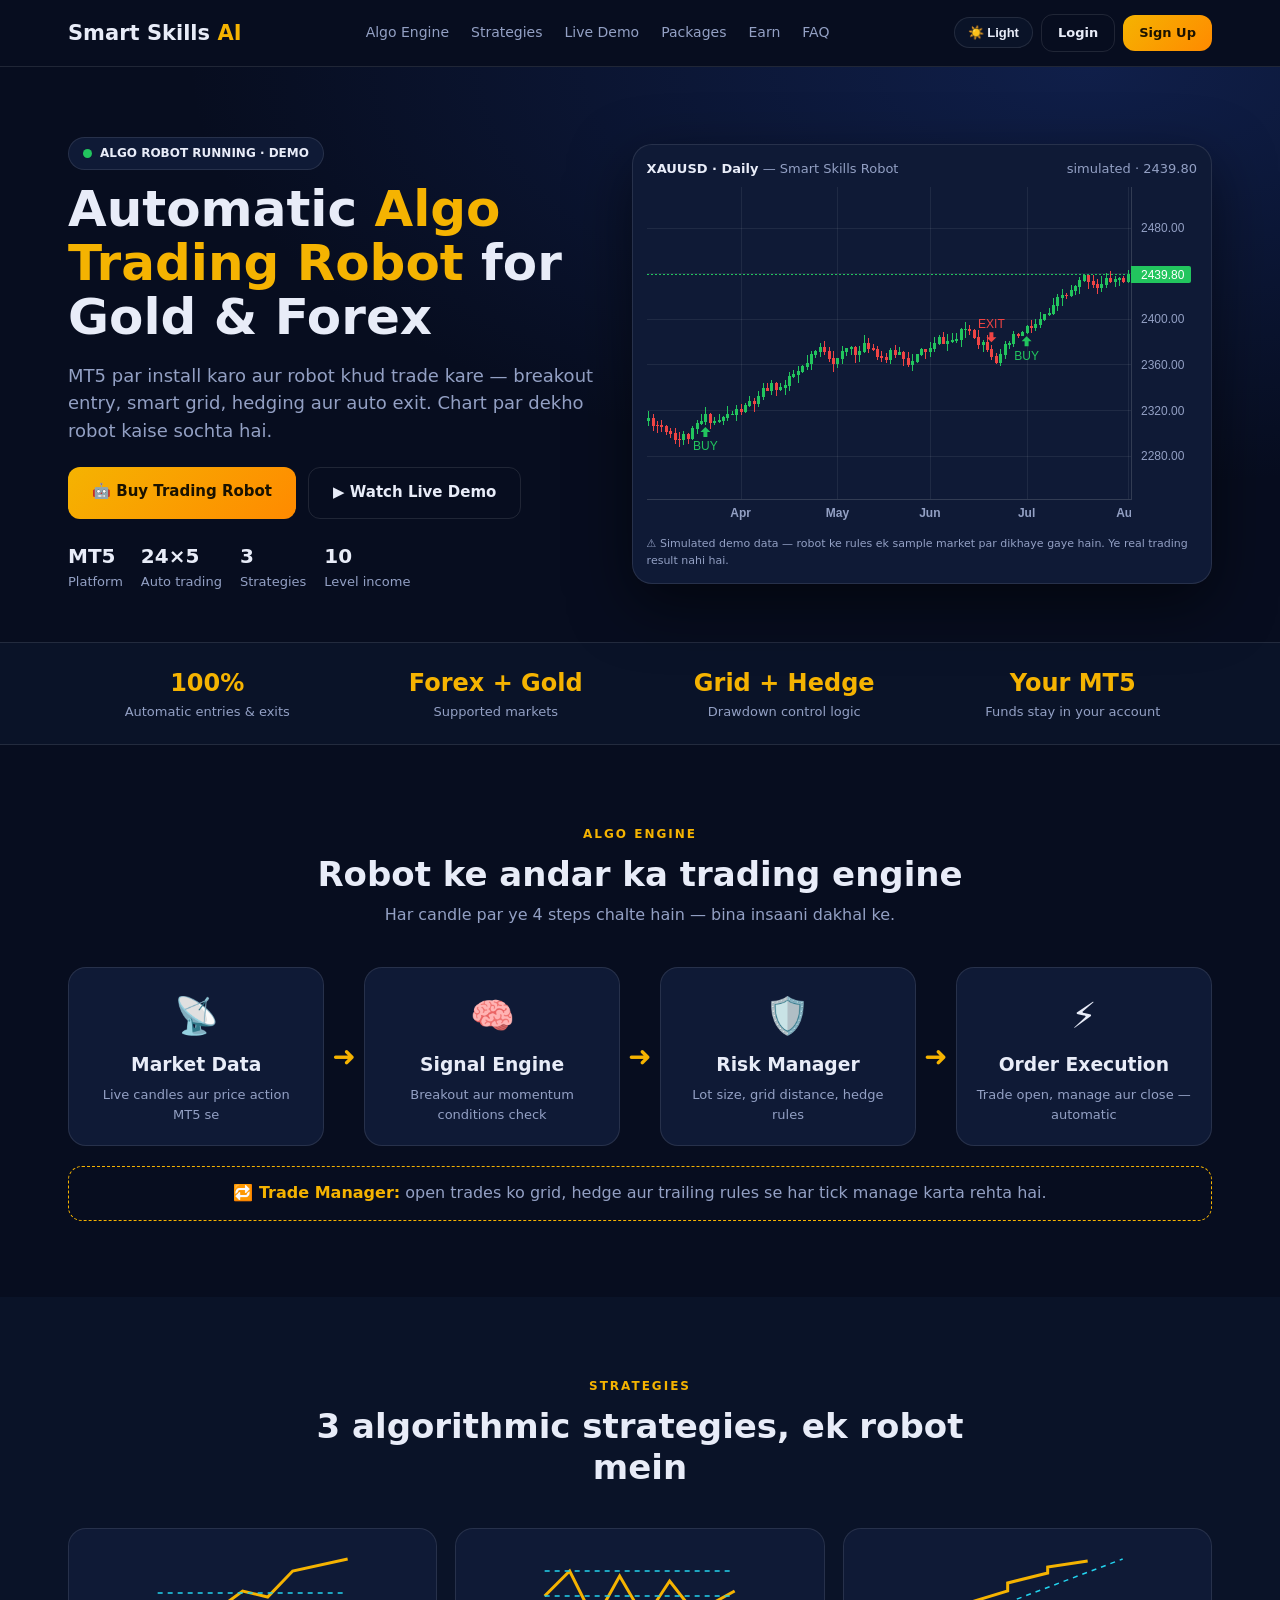
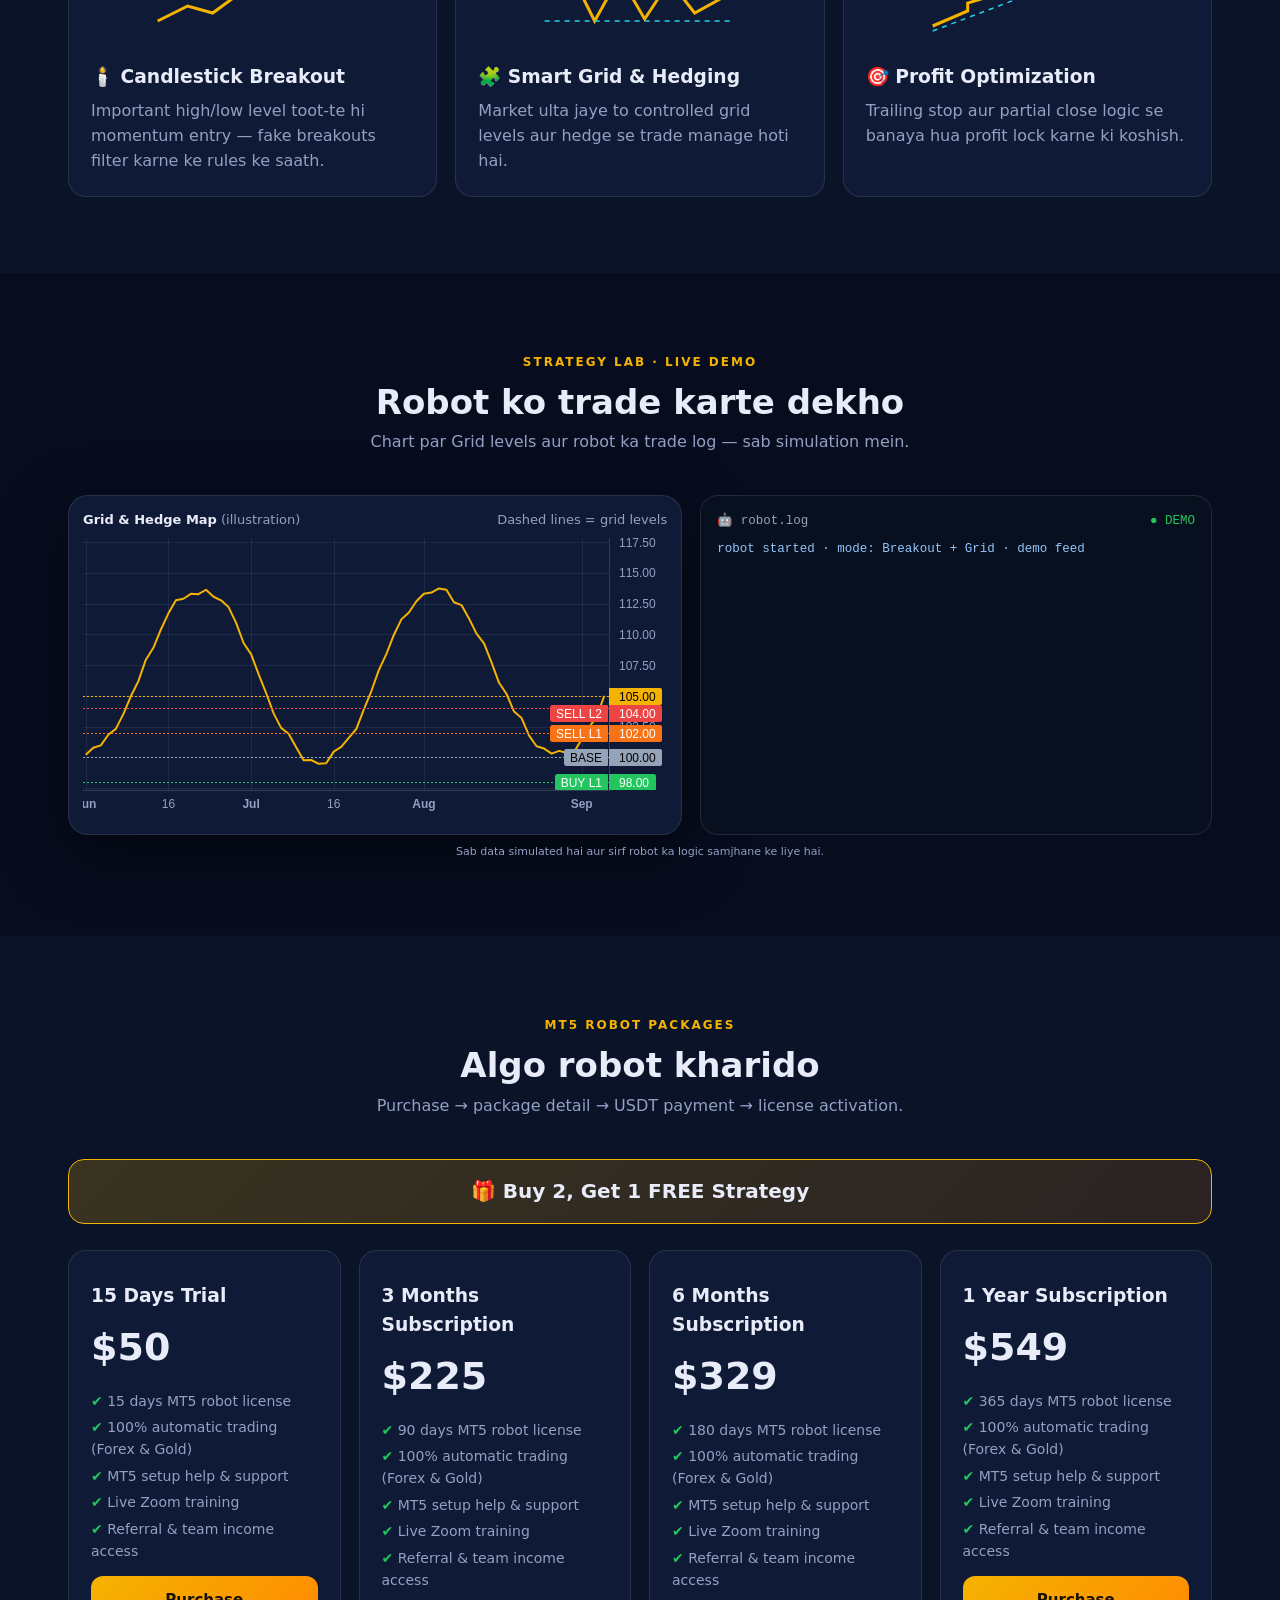
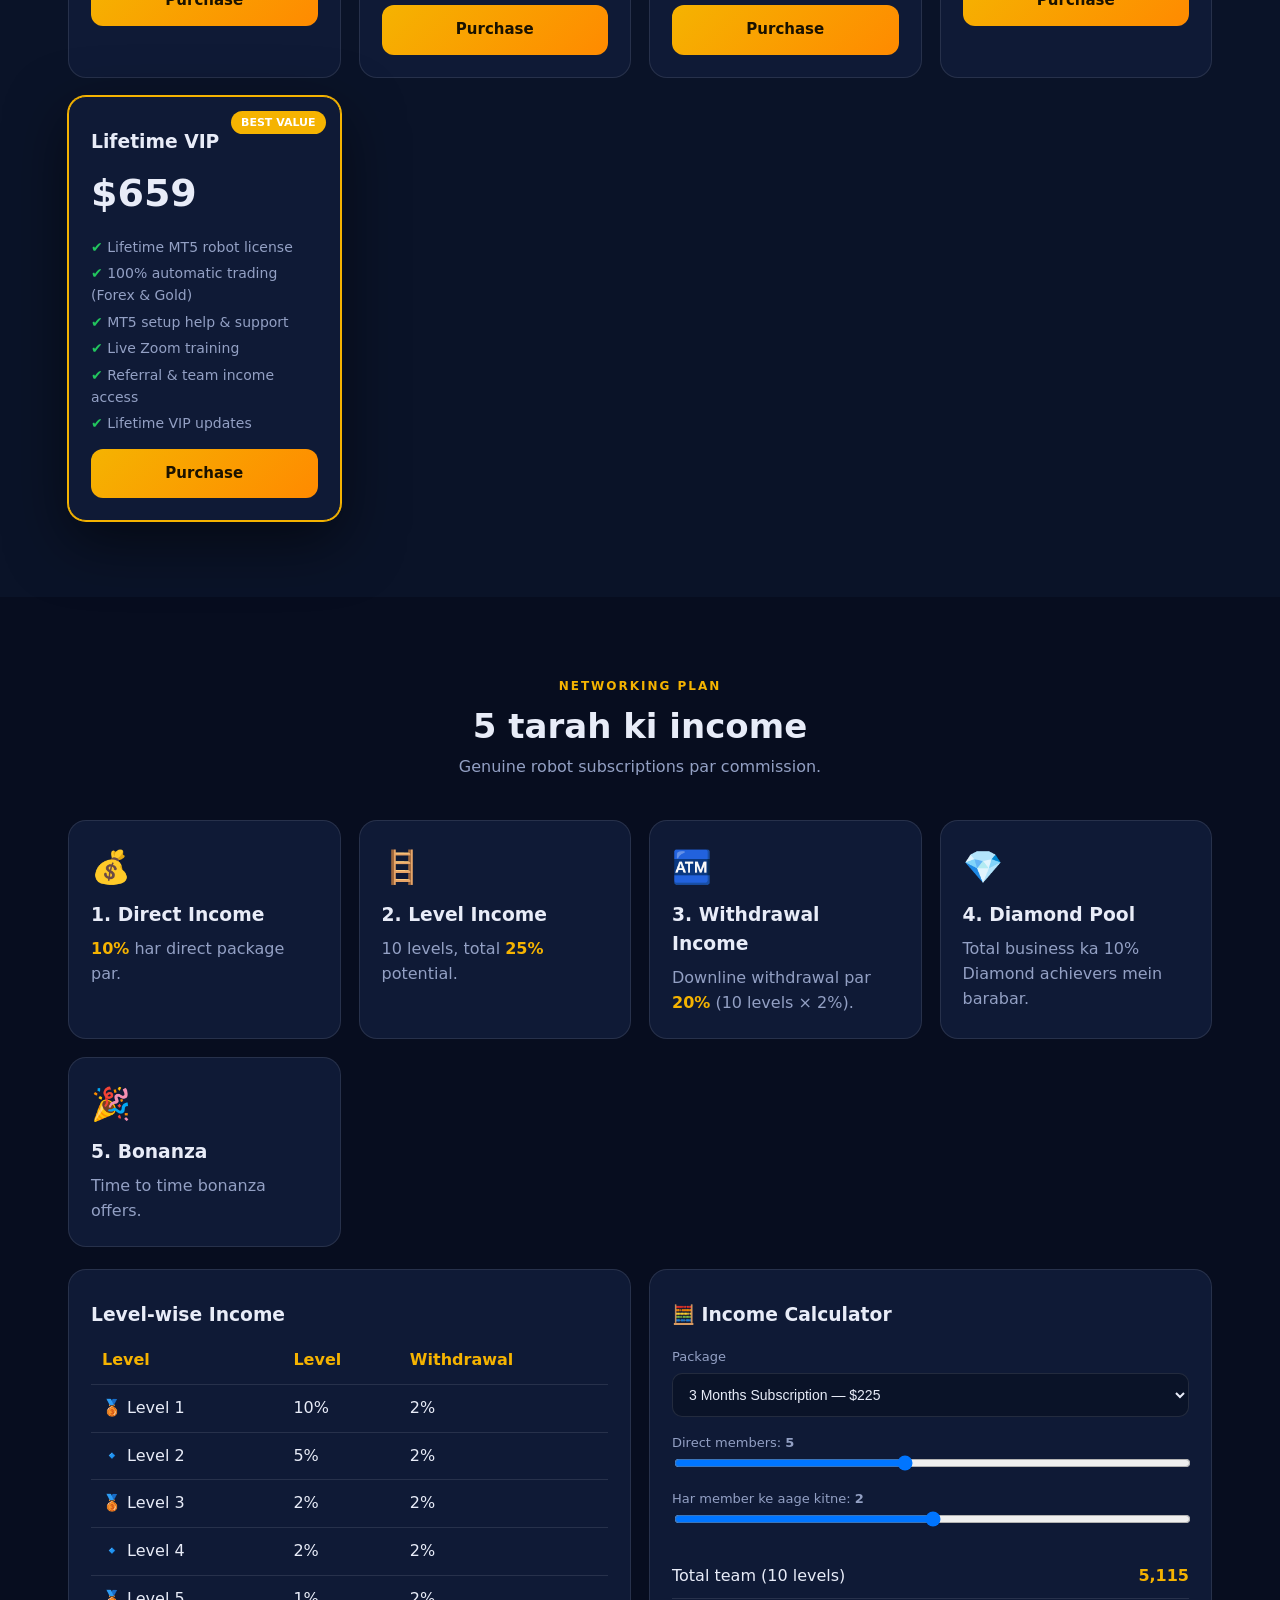
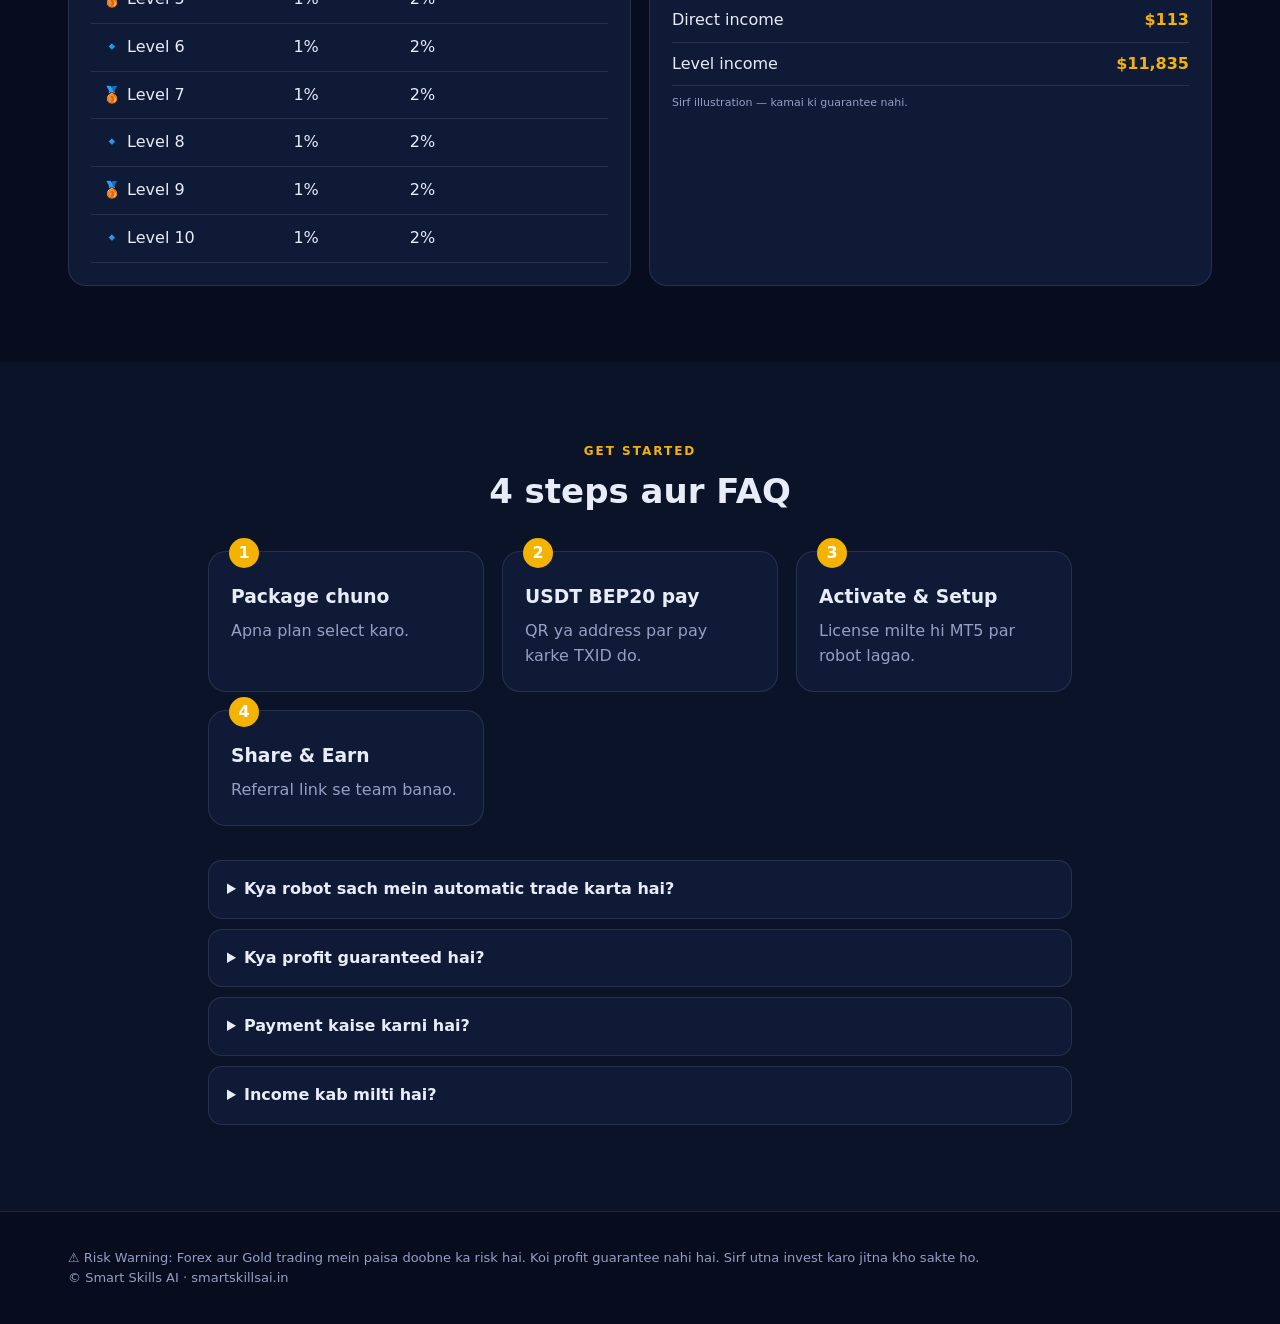
==== commit 13c9ec17: "changes" ====
--- a/index.html
+++ b/index.html
@@ -1,1416 +1,66 @@
-<html lang="en" class="scroll-smooth" style="height: 100%;"><head>
-    <meta charset="UTF-8">
-    <meta name="viewport" content="width=device-width, initial-scale=1.0">
-    <title>Smart Skills AI - Forex &amp; Gold Trading Bot | smartskillsai.in</title>
-    <script src="https://cdn.tailwindcss.com"></script>
-    <link rel="preconnect" href="https://fonts.googleapis.com">
-    <link rel="preconnect" href="https://fonts.gstatic.com" crossorigin="">
-    <link href="https://fonts.googleapis.com/css2?family=Plus+Jakarta+Sans:wght@300;400;500;600;700;800&amp;display=swap" rel="stylesheet">
-    <script src="https://unpkg.com/lucide@latest"></script>
-    <script>/* Lightweight Charts v4.1.1 (inlined, works offline / from file://) */
-/*!
- * @license
- * TradingView Lightweight Charts™ v4.1.1
- * Copyright (c) 2023 TradingView, Inc.
- * Licensed under Apache License 2.0 https://www.apache.org/licenses/LICENSE-2.0
- */
-!function(){"use strict";const t={upColor:"#26a69a",downColor:"#ef5350",wickVisible:!0,borderVisible:!0,borderColor:"#378658",borderUpColor:"#26a69a",borderDownColor:"#ef5350",wickColor:"#737375",wickUpColor:"#26a69a",wickDownColor:"#ef5350"},i={upColor:"#26a69a",downColor:"#ef5350",openVisible:!0,thinBars:!0},n={color:"#2196f3",lineStyle:0,lineWidth:3,lineType:0,lineVisible:!0,crosshairMarkerVisible:!0,crosshairMarkerRadius:4,crosshairMarkerBorderColor:"",crosshairMarkerBorderWidth:2,crosshairMarkerBackgroundColor:"",lastPriceAnimation:0,pointMarkersVisible:!1},s={topColor:"rgba( 46, 220, 135, 0.4)",bottomColor:"rgba( 40, 221, 100, 0)",invertFilledArea:!1,lineColor:"#33D778",lineStyle:0,lineWidth:3,lineType:0,lineVisible:!0,crosshairMarkerVisible:!0,crosshairMarkerRadius:4,crosshairMarkerBorderColor:"",crosshairMarkerBorderWidth:2,crosshairMarkerBackgroundColor:"",lastPriceAnimation:0,pointMarkersVisible:!1},e={baseValue:{type:"price",price:0},topFillColor1:"rgba(38, 166, 154, 0.28)",topFillColor2:"rgba(38, 166, 154, 0.05)",topLineColor:"rgba(38, 166, 154, 1)",bottomFillColor1:"rgba(239, 83, 80, 0.05)",bottomFillColor2:"rgba(239, 83, 80, 0.28)",bottomLineColor:"rgba(239, 83, 80, 1)",lineWidth:3,lineStyle:0,lineType:0,lineVisible:!0,crosshairMarkerVisible:!0,crosshairMarkerRadius:4,crosshairMarkerBorderColor:"",crosshairMarkerBorderWidth:2,crosshairMarkerBackgroundColor:"",lastPriceAnimation:0,pointMarkersVisible:!1},r={color:"#26a69a",base:0},h={color:"#2196f3"},l={title:"",visible:!0,lastValueVisible:!0,priceLineVisible:!0,priceLineSource:0,priceLineWidth:1,priceLineColor:"",priceLineStyle:2,baseLineVisible:!0,baseLineWidth:1,baseLineColor:"#B2B5BE",baseLineStyle:0,priceFormat:{type:"price",precision:2,minMove:.01}};var a,o;function _(t,i){const n={0:[],1:[t.lineWidth,t.lineWidth],2:[2*t.lineWidth,2*t.lineWidth],3:[6*t.lineWidth,6*t.lineWidth],4:[t.lineWidth,4*t.lineWidth]}[i];t.setLineDash(n)}function u(t,i,n,s){t.beginPath();const e=t.lineWidth%2?.5:0;t.moveTo(n,i+e),t.lineTo(s,i+e),t.stroke()}function c(t,i){if(!t)throw new Error("Assertion failed"+(i?": "+i:""))}function d(t){if(void 0===t)throw new Error("Value is undefined");return t}function f(t){if(null===t)throw new Error("Value is null");return t}function v(t){return f(d(t))}!function(t){t[t.Simple=0]="Simple",t[t.WithSteps=1]="WithSteps",t[t.Curved=2]="Curved"}(a||(a={})),function(t){t[t.Solid=0]="Solid",t[t.Dotted=1]="Dotted",t[t.Dashed=2]="Dashed",t[t.LargeDashed=3]="LargeDashed",t[t.SparseDotted=4]="SparseDotted"}(o||(o={}));const p={khaki:"#f0e68c",azure:"#f0ffff",aliceblue:"#f0f8ff",ghostwhite:"#f8f8ff",gold:"#ffd700",goldenrod:"#daa520",gainsboro:"#dcdcdc",gray:"#808080",green:"#008000",honeydew:"#f0fff0",floralwhite:"#fffaf0",lightblue:"#add8e6",lightcoral:"#f08080",lemonchiffon:"#fffacd",hotpink:"#ff69b4",lightyellow:"#ffffe0",greenyellow:"#adff2f",lightgoldenrodyellow:"#fafad2",limegreen:"#32cd32",linen:"#faf0e6",lightcyan:"#e0ffff",magenta:"#f0f",maroon:"#800000",olive:"#808000",orange:"#ffa500",oldlace:"#fdf5e6",mediumblue:"#0000cd",transparent:"#0000",lime:"#0f0",lightpink:"#ffb6c1",mistyrose:"#ffe4e1",moccasin:"#ffe4b5",midnightblue:"#191970",orchid:"#da70d6",mediumorchid:"#ba55d3",mediumturquoise:"#48d1cc",orangered:"#ff4500",royalblue:"#4169e1",powderblue:"#b0e0e6",red:"#f00",coral:"#ff7f50",turquoise:"#40e0d0",white:"#fff",whitesmoke:"#f5f5f5",wheat:"#f5deb3",teal:"#008080",steelblue:"#4682b4",bisque:"#ffe4c4",aquamarine:"#7fffd4",aqua:"#0ff",sienna:"#a0522d",silver:"#c0c0c0",springgreen:"#00ff7f",antiquewhite:"#faebd7",burlywood:"#deb887",brown:"#a52a2a",beige:"#f5f5dc",chocolate:"#d2691e",chartreuse:"#7fff00",cornflowerblue:"#6495ed",cornsilk:"#fff8dc",crimson:"#dc143c",cadetblue:"#5f9ea0",tomato:"#ff6347",fuchsia:"#f0f",blue:"#00f",salmon:"#fa8072",blanchedalmond:"#ffebcd",slateblue:"#6a5acd",slategray:"#708090",thistle:"#d8bfd8",tan:"#d2b48c",cyan:"#0ff",darkblue:"#00008b",darkcyan:"#008b8b",darkgoldenrod:"#b8860b",darkgray:"#a9a9a9",blueviolet:"#8a2be2",black:"#000",darkmagenta:"#8b008b",darkslateblue:"#483d8b",darkkhaki:"#bdb76b",darkorchid:"#9932cc",darkorange:"#ff8c00",darkgreen:"#006400",darkred:"#8b0000",dodgerblue:"#1e90ff",darkslategray:"#2f4f4f",dimgray:"#696969",deepskyblue:"#00bfff",firebrick:"#b22222",forestgreen:"#228b22",indigo:"#4b0082",ivory:"#fffff0",lavenderblush:"#fff0f5",feldspar:"#d19275",indianred:"#cd5c5c",lightgreen:"#90ee90",lightgrey:"#d3d3d3",lightskyblue:"#87cefa",lightslategray:"#789",lightslateblue:"#8470ff",snow:"#fffafa",lightseagreen:"#20b2aa",lightsalmon:"#ffa07a",darksalmon:"#e9967a",darkviolet:"#9400d3",mediumpurple:"#9370d8",mediumaquamarine:"#66cdaa",skyblue:"#87ceeb",lavender:"#e6e6fa",lightsteelblue:"#b0c4de",mediumvioletred:"#c71585",mintcream:"#f5fffa",navajowhite:"#ffdead",navy:"#000080",olivedrab:"#6b8e23",palevioletred:"#d87093",violetred:"#d02090",yellow:"#ff0",yellowgreen:"#9acd32",lawngreen:"#7cfc00",pink:"#ffc0cb",paleturquoise:"#afeeee",palegoldenrod:"#eee8aa",darkolivegreen:"#556b2f",darkseagreen:"#8fbc8f",darkturquoise:"#00ced1",peachpuff:"#ffdab9",deeppink:"#ff1493",violet:"#ee82ee",palegreen:"#98fb98",mediumseagreen:"#3cb371",peru:"#cd853f",saddlebrown:"#8b4513",sandybrown:"#f4a460",rosybrown:"#bc8f8f",purple:"#800080",seagreen:"#2e8b57",seashell:"#fff5ee",papayawhip:"#ffefd5",mediumslateblue:"#7b68ee",plum:"#dda0dd",mediumspringgreen:"#00fa9a"};function m(t){return t<0?0:t>255?255:Math.round(t)||0}function b(t){return t<=0||t>0?t<0?0:t>1?1:Math.round(1e4*t)/1e4:0}const w=/^#([0-9a-f])([0-9a-f])([0-9a-f])([0-9a-f])?$/i,g=/^#([0-9a-f]{2})([0-9a-f]{2})([0-9a-f]{2})([0-9a-f]{2})?$/i,M=/^rgb\(\s*(-?\d{1,10})\s*,\s*(-?\d{1,10})\s*,\s*(-?\d{1,10})\s*\)$/,x=/^rgba\(\s*(-?\d{1,10})\s*,\s*(-?\d{1,10})\s*,\s*(-?\d{1,10})\s*,\s*(-?[\d]{0,10}(?:\.\d+)?)\s*\)$/;function S(t){(t=t.toLowerCase())in p&&(t=p[t]);{const i=x.exec(t)||M.exec(t);if(i)return[m(parseInt(i[1],10)),m(parseInt(i[2],10)),m(parseInt(i[3],10)),b(i.length<5?1:parseFloat(i[4]))]}{const i=g.exec(t);if(i)return[m(parseInt(i[1],16)),m(parseInt(i[2],16)),m(parseInt(i[3],16)),1]}{const i=w.exec(t);if(i)return[m(17*parseInt(i[1],16)),m(17*parseInt(i[2],16)),m(17*parseInt(i[3],16)),1]}throw new Error(`Cannot parse color: ${t}`)}function y(t){const i=S(t);return{t:`rgb(${i[0]}, ${i[1]}, ${i[2]})`,i:(n=i,.199*n[0]+.687*n[1]+.114*n[2]>160?"black":"white")};var n}class k{constructor(){this.h=[]}l(t,i,n){const s={o:t,_:i,u:!0===n};this.h.push(s)}v(t){const i=this.h.findIndex((i=>t===i.o));i>-1&&this.h.splice(i,1)}p(t){this.h=this.h.filter((i=>i._!==t))}m(t,i,n){const s=[...this.h];this.h=this.h.filter((t=>!t.u)),s.forEach((s=>s.o(t,i,n)))}M(){return this.h.length>0}S(){this.h=[]}}function C(t,...i){for(const n of i)for(const i in n)void 0!==n[i]&&("object"!=typeof n[i]||void 0===t[i]||Array.isArray(n[i])?t[i]=n[i]:C(t[i],n[i]));return t}function T(t){return"number"==typeof t&&isFinite(t)}function P(t){return"number"==typeof t&&t%1==0}function R(t){return"string"==typeof t}function D(t){return"boolean"==typeof t}function O(t){const i=t;if(!i||"object"!=typeof i)return i;let n,s,e;for(s in n=Array.isArray(i)?[]:{},i)i.hasOwnProperty(s)&&(e=i[s],n[s]=e&&"object"==typeof e?O(e):e);return n}function A(t){return null!==t}function B(t){return null===t?void 0:t}const V="-apple-system, BlinkMacSystemFont, 'Trebuchet MS', Roboto, Ubuntu, sans-serif";function z(t,i,n){return void 0===i&&(i=V),`${n=void 0!==n?`${n} `:""}${t}px ${i}`}class E{constructor(t){this.k={C:1,T:5,P:NaN,R:"",D:"",O:"",A:"",B:0,V:0,I:0,L:0,N:0},this.F=t}W(){const t=this.k,i=this.j(),n=this.H();return t.P===i&&t.D===n||(t.P=i,t.D=n,t.R=z(i,n),t.L=2.5/12*i,t.B=t.L,t.V=i/12*t.T,t.I=i/12*t.T,t.N=0),t.O=this.$(),t.A=this.U(),this.k}$(){return this.F.W().layout.textColor}U(){return this.F.q()}j(){return this.F.W().layout.fontSize}H(){return this.F.W().layout.fontFamily}}class I{constructor(){this.Y=[]}X(t){this.Y=t}K(t,i,n){this.Y.forEach((s=>{s.K(t,i,n)}))}}class L{K(t,i,n){t.useMediaCoordinateSpace((t=>this.Z(t,i,n)))}G(t,i,n){t.useMediaCoordinateSpace((t=>this.J(t,i,n)))}J(t,i,n){}}class N extends L{constructor(){super(...arguments),this.tt=null}it(t){this.tt=t}Z({context:t}){if(null===this.tt||null===this.tt.nt)return;const i=this.tt.nt,n=this.tt,s=s=>{t.beginPath();for(let e=i.to-1;e>=i.from;--e){const i=n.st[e];t.moveTo(i.et,i.rt),t.arc(i.et,i.rt,s,0,2*Math.PI)}t.fill()};n.ht>0&&(t.fillStyle=n.lt,s(n.ot+n.ht)),t.fillStyle=n._t,s(n.ot)}}function F(){return{st:[{et:0,rt:0,ut:0,ct:0}],_t:"",lt:"",ot:0,ht:0,nt:null}}const W={from:0,to:1};class j{constructor(t,i){this.dt=new I,this.ft=[],this.vt=[],this.bt=!0,this.F=t,this.wt=i,this.dt.X(this.ft)}gt(t){const i=this.F.Mt();i.length!==this.ft.length&&(this.vt=i.map(F),this.ft=this.vt.map((t=>{const i=new N;return i.it(t),i})),this.dt.X(this.ft)),this.bt=!0}xt(){return this.bt&&(this.St(),this.bt=!1),this.dt}St(){const t=2===this.wt.W().mode,i=this.F.Mt(),n=this.wt.yt(),s=this.F.kt();i.forEach(((i,e)=>{var r;const h=this.vt[e],l=i.Ct(n);if(t||null===l||!i.Tt())return void(h.nt=null);const a=f(i.Pt());h._t=l.Rt,h.ot=l.ot,h.ht=l.Dt,h.st[0].ct=l.ct,h.st[0].rt=i.At().Ot(l.ct,a.Bt),h.lt=null!==(r=l.Vt)&&void 0!==r?r:this.F.zt(h.st[0].rt/i.At().Et()),h.st[0].ut=n,h.st[0].et=s.It(n),h.nt=W}))}}class H{K(t,i,n){t.useBitmapCoordinateSpace((t=>this.Z(t,i,n)))}}class $ extends H{constructor(t){super(),this.Lt=t}Z({context:t,bitmapSize:i,horizontalPixelRatio:n,verticalPixelRatio:s}){if(null===this.Lt)return;const e=this.Lt.Nt.Tt,r=this.Lt.Ft.Tt;if(!e&&!r)return;const h=Math.round(this.Lt.et*n),l=Math.round(this.Lt.rt*s);t.lineCap="butt",e&&h>=0&&(t.lineWidth=Math.floor(this.Lt.Nt.ht*n),t.strokeStyle=this.Lt.Nt.O,t.fillStyle=this.Lt.Nt.O,_(t,this.Lt.Nt.Wt),function(t,i,n,s){t.beginPath();const e=t.lineWidth%2?.5:0;t.moveTo(i+e,n),t.lineTo(i+e,s),t.stroke()}(t,h,0,i.height)),r&&l>=0&&(t.lineWidth=Math.floor(this.Lt.Ft.ht*s),t.strokeStyle=this.Lt.Ft.O,t.fillStyle=this.Lt.Ft.O,_(t,this.Lt.Ft.Wt),u(t,l,0,i.width))}}class U{constructor(t){this.bt=!0,this.jt={Nt:{ht:1,Wt:0,O:"",Tt:!1},Ft:{ht:1,Wt:0,O:"",Tt:!1},et:0,rt:0},this.Ht=new $(this.jt),this.$t=t}gt(){this.bt=!0}xt(){return this.bt&&(this.St(),this.bt=!1),this.Ht}St(){const t=this.$t.Tt(),i=f(this.$t.Ut()),n=i.qt().W().crosshair,s=this.jt;if(2===n.mode)return s.Ft.Tt=!1,void(s.Nt.Tt=!1);s.Ft.Tt=t&&this.$t.Yt(i),s.Nt.Tt=t&&this.$t.Xt(),s.Ft.ht=n.horzLine.width,s.Ft.Wt=n.horzLine.style,s.Ft.O=n.horzLine.color,s.Nt.ht=n.vertLine.width,s.Nt.Wt=n.vertLine.style,s.Nt.O=n.vertLine.color,s.et=this.$t.Kt(),s.rt=this.$t.Zt()}}function q(t,i,n,s,e,r){t.fillRect(i+r,n,s-2*r,r),t.fillRect(i+r,n+e-r,s-2*r,r),t.fillRect(i,n,r,e),t.fillRect(i+s-r,n,r,e)}function Y(t,i,n,s,e,r){t.save(),t.globalCompositeOperation="copy",t.fillStyle=r,t.fillRect(i,n,s,e),t.restore()}function X(t,i){return t.map((t=>0===t?t:t+i))}function K(t,i,n,s,e,r){t.beginPath(),t.lineTo(i+s-r[1],n),0!==r[1]&&t.arcTo(i+s,n,i+s,n+r[1],r[1]),t.lineTo(i+s,n+e-r[2]),0!==r[2]&&t.arcTo(i+s,n+e,i+s-r[2],n+e,r[2]),t.lineTo(i+r[3],n+e),0!==r[3]&&t.arcTo(i,n+e,i,n+e-r[3],r[3]),t.lineTo(i,n+r[0]),0!==r[0]&&t.arcTo(i,n,i+r[0],n,r[0])}function Z(t,i,n,s,e,r,h=0,l=[0,0,0,0],a=""){if(t.save(),!h||!a||a===r)return K(t,i,n,s,e,l),t.fillStyle=r,t.fill(),void t.restore();const o=h/2;if("transparent"!==r){K(t,i+h,n+h,s-2*h,e-2*h,X(l,-h)),t.fillStyle=r,t.fill()}if("transparent"!==a){K(t,i+o,n+o,s-h,e-h,X(l,-o)),t.lineWidth=h,t.strokeStyle=a,t.closePath(),t.stroke()}t.restore()}function G(t,i,n,s,e,r,h){t.save(),t.globalCompositeOperation="copy";const l=t.createLinearGradient(0,0,0,e);l.addColorStop(0,r),l.addColorStop(1,h),t.fillStyle=l,t.fillRect(i,n,s,e),t.restore()}class J{constructor(t,i){this.it(t,i)}it(t,i){this.Lt=t,this.Gt=i}Et(t,i){return this.Lt.Tt?t.P+t.L+t.B:0}K(t,i,n,s){if(!this.Lt.Tt||0===this.Lt.Jt.length)return;const e=this.Lt.O,r=this.Gt.t,h=t.useBitmapCoordinateSpace((t=>{const h=t.context;h.font=i.R;const l=this.Qt(t,i,n,s),a=l.ti,o=(t,i)=>{l.ii?Z(h,a.ni,a.si,a.ei,a.ri,t,a.hi,[a.ot,0,0,a.ot],i):Z(h,a.li,a.si,a.ei,a.ri,t,a.hi,[0,a.ot,a.ot,0],i)};return o(r,"transparent"),this.Lt.ai&&(h.fillStyle=e,h.fillRect(a.li,a.oi,a._i-a.li,a.ui)),o("transparent",r),this.Lt.ci&&(h.fillStyle=i.A,h.fillRect(l.ii?a.di-a.hi:0,a.si,a.hi,a.fi-a.si)),l}));t.useMediaCoordinateSpace((({context:t})=>{const n=h.vi;t.font=i.R,t.textAlign=h.ii?"right":"left",t.textBaseline="middle",t.fillStyle=e,t.fillText(this.Lt.Jt,n.pi,(n.si+n.fi)/2+n.mi)}))}Qt(t,i,n,s){var e;const{context:r,bitmapSize:h,mediaSize:l,horizontalPixelRatio:a,verticalPixelRatio:o}=t,_=this.Lt.ai||!this.Lt.bi?i.T:0,u=this.Lt.wi?i.C:0,c=i.L+this.Gt.gi,d=i.B+this.Gt.Mi,f=i.V,v=i.I,p=this.Lt.Jt,m=i.P,b=n.xi(r,p),w=Math.ceil(n.Si(r,p)),g=m+c+d,M=i.C+f+v+w+_,x=Math.max(1,Math.floor(o));let S=Math.round(g*o);S%2!=x%2&&(S+=1);const y=u>0?Math.max(1,Math.floor(u*a)):0,k=Math.round(M*a),C=Math.round(_*a),T=null!==(e=this.Gt.yi)&&void 0!==e?e:this.Gt.ki,P=Math.round(T*o)-Math.floor(.5*o),R=Math.floor(P+x/2-S/2),D=R+S,O="right"===s,A=O?l.width-u:u,B=O?h.width-y:y;let V,z,E;return O?(V=B-k,z=B-C,E=A-_-f-u):(V=B+k,z=B+C,E=A+_+f),{ii:O,ti:{si:R,oi:P,fi:D,ei:k,ri:S,ot:2*a,hi:y,ni:V,li:B,_i:z,ui:x,di:h.width},vi:{si:R/o,fi:D/o,pi:E,mi:b}}}}class Q{constructor(t){this.Ci={ki:0,t:"#000",Mi:0,gi:0},this.Ti={Jt:"",Tt:!1,ai:!0,bi:!1,Vt:"",O:"#FFF",ci:!1,wi:!1},this.Pi={Jt:"",Tt:!1,ai:!1,bi:!0,Vt:"",O:"#FFF",ci:!0,wi:!0},this.bt=!0,this.Ri=new(t||J)(this.Ti,this.Ci),this.Di=new(t||J)(this.Pi,this.Ci)}Jt(){return this.Oi(),this.Ti.Jt}ki(){return this.Oi(),this.Ci.ki}gt(){this.bt=!0}Et(t,i=!1){return Math.max(this.Ri.Et(t,i),this.Di.Et(t,i))}Ai(){return this.Ci.yi||0}Bi(t){this.Ci.yi=t}Vi(){return this.Oi(),this.Ti.Tt||this.Pi.Tt}zi(){return this.Oi(),this.Ti.Tt}xt(t){return this.Oi(),this.Ti.ai=this.Ti.ai&&t.W().ticksVisible,this.Pi.ai=this.Pi.ai&&t.W().ticksVisible,this.Ri.it(this.Ti,this.Ci),this.Di.it(this.Pi,this.Ci),this.Ri}Ei(){return this.Oi(),this.Ri.it(this.Ti,this.Ci),this.Di.it(this.Pi,this.Ci),this.Di}Oi(){this.bt&&(this.Ti.ai=!0,this.Pi.ai=!1,this.Ii(this.Ti,this.Pi,this.Ci))}}class tt extends Q{constructor(t,i,n){super(),this.$t=t,this.Li=i,this.Ni=n}Ii(t,i,n){if(t.Tt=!1,2===this.$t.W().mode)return;const s=this.$t.W().horzLine;if(!s.labelVisible)return;const e=this.Li.Pt();if(!this.$t.Tt()||this.Li.Fi()||null===e)return;const r=y(s.labelBackgroundColor);n.t=r.t,t.O=r.i;const h=2/12*this.Li.P();n.gi=h,n.Mi=h;const l=this.Ni(this.Li);n.ki=l.ki,t.Jt=this.Li.Wi(l.ct,e),t.Tt=!0}}const it=/[1-9]/g;class nt{constructor(){this.Lt=null}it(t){this.Lt=t}K(t,i){if(null===this.Lt||!1===this.Lt.Tt||0===this.Lt.Jt.length)return;const n=t.useMediaCoordinateSpace((({context:t})=>(t.font=i.R,Math.round(i.ji.Si(t,f(this.Lt).Jt,it)))));if(n<=0)return;const s=i.Hi,e=n+2*s,r=e/2,h=this.Lt.$i;let l=this.Lt.ki,a=Math.floor(l-r)+.5;a<0?(l+=Math.abs(0-a),a=Math.floor(l-r)+.5):a+e>h&&(l-=Math.abs(h-(a+e)),a=Math.floor(l-r)+.5);const o=a+e,_=Math.ceil(0+i.C+i.T+i.L+i.P+i.B);t.useBitmapCoordinateSpace((({context:t,horizontalPixelRatio:n,verticalPixelRatio:s})=>{const e=f(this.Lt);t.fillStyle=e.t;const r=Math.round(a*n),h=Math.round(0*s),l=Math.round(o*n),u=Math.round(_*s),c=Math.round(2*n);if(t.beginPath(),t.moveTo(r,h),t.lineTo(r,u-c),t.arcTo(r,u,r+c,u,c),t.lineTo(l-c,u),t.arcTo(l,u,l,u-c,c),t.lineTo(l,h),t.fill(),e.ai){const r=Math.round(e.ki*n),l=h,a=Math.round((l+i.T)*s);t.fillStyle=e.O;const o=Math.max(1,Math.floor(n)),_=Math.floor(.5*n);t.fillRect(r-_,l,o,a-l)}})),t.useMediaCoordinateSpace((({context:t})=>{const n=f(this.Lt),e=0+i.C+i.T+i.L+i.P/2;t.font=i.R,t.textAlign="left",t.textBaseline="middle",t.fillStyle=n.O;const r=i.ji.xi(t,"Apr0");t.translate(a+s,e+r),t.fillText(n.Jt,0,0)}))}}class st{constructor(t,i,n){this.bt=!0,this.Ht=new nt,this.jt={Tt:!1,t:"#4c525e",O:"white",Jt:"",$i:0,ki:NaN,ai:!0},this.wt=t,this.Ui=i,this.Ni=n}gt(){this.bt=!0}xt(){return this.bt&&(this.St(),this.bt=!1),this.Ht.it(this.jt),this.Ht}St(){const t=this.jt;if(t.Tt=!1,2===this.wt.W().mode)return;const i=this.wt.W().vertLine;if(!i.labelVisible)return;const n=this.Ui.kt();if(n.Fi())return;t.$i=n.$i();const s=this.Ni();if(null===s)return;t.ki=s.ki;const e=n.qi(this.wt.yt());t.Jt=n.Yi(f(e)),t.Tt=!0;const r=y(i.labelBackgroundColor);t.t=r.t,t.O=r.i,t.ai=n.W().ticksVisible}}class et{constructor(){this.Xi=null,this.Ki=0}Zi(){return this.Ki}Gi(t){this.Ki=t}At(){return this.Xi}Ji(t){this.Xi=t}Qi(t){return[]}tn(){return[]}Tt(){return!0}}var rt;!function(t){t[t.Normal=0]="Normal",t[t.Magnet=1]="Magnet",t[t.Hidden=2]="Hidden"}(rt||(rt={}));class ht extends et{constructor(t,i){super(),this.nn=null,this.sn=NaN,this.en=0,this.rn=!0,this.hn=new Map,this.ln=!1,this.an=NaN,this.on=NaN,this._n=NaN,this.un=NaN,this.Ui=t,this.cn=i,this.dn=new j(t,this);this.fn=((t,i)=>n=>{const s=i(),e=t();if(n===f(this.nn).vn())return{ct:e,ki:s};{const t=f(n.Pt());return{ct:n.pn(s,t),ki:s}}})((()=>this.sn),(()=>this.on));const n=((t,i)=>()=>{const n=this.Ui.kt().mn(t()),s=i();return n&&Number.isFinite(s)?{ut:n,ki:s}:null})((()=>this.en),(()=>this.Kt()));this.bn=new st(this,t,n),this.wn=new U(this)}W(){return this.cn}gn(t,i){this._n=t,this.un=i}Mn(){this._n=NaN,this.un=NaN}xn(){return this._n}Sn(){return this.un}yn(t,i,n){this.ln||(this.ln=!0),this.rn=!0,this.kn(t,i,n)}yt(){return this.en}Kt(){return this.an}Zt(){return this.on}Tt(){return this.rn}Cn(){this.rn=!1,this.Tn(),this.sn=NaN,this.an=NaN,this.on=NaN,this.nn=null,this.Mn()}Pn(t){return null!==this.nn?[this.wn,this.dn]:[]}Yt(t){return t===this.nn&&this.cn.horzLine.visible}Xt(){return this.cn.vertLine.visible}Rn(t,i){this.rn&&this.nn===t||this.hn.clear();const n=[];return this.nn===t&&n.push(this.Dn(this.hn,i,this.fn)),n}tn(){return this.rn?[this.bn]:[]}Ut(){return this.nn}On(){this.wn.gt(),this.hn.forEach((t=>t.gt())),this.bn.gt(),this.dn.gt()}An(t){return t&&!t.vn().Fi()?t.vn():null}kn(t,i,n){this.Bn(t,i,n)&&this.On()}Bn(t,i,n){const s=this.an,e=this.on,r=this.sn,h=this.en,l=this.nn,a=this.An(n);this.en=t,this.an=isNaN(t)?NaN:this.Ui.kt().It(t),this.nn=n;const o=null!==a?a.Pt():null;return null!==a&&null!==o?(this.sn=i,this.on=a.Ot(i,o)):(this.sn=NaN,this.on=NaN),s!==this.an||e!==this.on||h!==this.en||r!==this.sn||l!==this.nn}Tn(){const t=this.Ui.Mt().map((t=>t.zn().Vn())).filter(A),i=0===t.length?null:Math.max(...t);this.en=null!==i?i:NaN}Dn(t,i,n){let s=t.get(i);return void 0===s&&(s=new tt(this,i,n),t.set(i,s)),s}}function lt(t){return"left"===t||"right"===t}class at{constructor(t){this.En=new Map,this.In=[],this.Ln=t}Nn(t,i){const n=function(t,i){return void 0===t?i:{Fn:Math.max(t.Fn,i.Fn),Wn:t.Wn||i.Wn}}(this.En.get(t),i);this.En.set(t,n)}jn(){return this.Ln}Hn(t){const i=this.En.get(t);return void 0===i?{Fn:this.Ln}:{Fn:Math.max(this.Ln,i.Fn),Wn:i.Wn}}$n(){this.Un(),this.In=[{qn:0}]}Yn(t){this.Un(),this.In=[{qn:1,Bt:t}]}Xn(t){this.Kn(),this.In.push({qn:5,Bt:t})}Un(){this.Kn(),this.In.push({qn:6})}Zn(){this.Un(),this.In=[{qn:4}]}Gn(t){this.Un(),this.In.push({qn:2,Bt:t})}Jn(t){this.Un(),this.In.push({qn:3,Bt:t})}Qn(){return this.In}ts(t){for(const i of t.In)this.ns(i);this.Ln=Math.max(this.Ln,t.Ln),t.En.forEach(((t,i)=>{this.Nn(i,t)}))}static ss(){return new at(2)}static es(){return new at(3)}ns(t){switch(t.qn){case 0:this.$n();break;case 1:this.Yn(t.Bt);break;case 2:this.Gn(t.Bt);break;case 3:this.Jn(t.Bt);break;case 4:this.Zn();break;case 5:this.Xn(t.Bt);break;case 6:this.Kn()}}Kn(){const t=this.In.findIndex((t=>5===t.qn));-1!==t&&this.In.splice(t,1)}}const ot=".";function _t(t,i){if(!T(t))return"n/a";if(!P(i))throw new TypeError("invalid length");if(i<0||i>16)throw new TypeError("invalid length");if(0===i)return t.toString();return("0000000000000000"+t.toString()).slice(-i)}class ut{constructor(t,i){if(i||(i=1),T(t)&&P(t)||(t=100),t<0)throw new TypeError("invalid base");this.Li=t,this.rs=i,this.hs()}format(t){const i=t<0?"−":"";return t=Math.abs(t),i+this.ls(t)}hs(){if(this.os=0,this.Li>0&&this.rs>0){let t=this.Li;for(;t>1;)t/=10,this.os++}}ls(t){const i=this.Li/this.rs;let n=Math.floor(t),s="";const e=void 0!==this.os?this.os:NaN;if(i>1){let r=+(Math.round(t*i)-n*i).toFixed(this.os);r>=i&&(r-=i,n+=1),s=ot+_t(+r.toFixed(this.os)*this.rs,e)}else n=Math.round(n*i)/i,e>0&&(s=ot+_t(0,e));return n.toFixed(0)+s}}class ct extends ut{constructor(t=100){super(t)}format(t){return`${super.format(t)}%`}}class dt{constructor(t){this._s=t}format(t){let i="";return t<0&&(i="-",t=-t),t<995?i+this.us(t):t<999995?i+this.us(t/1e3)+"K":t<999999995?(t=1e3*Math.round(t/1e3),i+this.us(t/1e6)+"M"):(t=1e6*Math.round(t/1e6),i+this.us(t/1e9)+"B")}us(t){let i;const n=Math.pow(10,this._s);return i=(t=Math.round(t*n)/n)>=1e-15&&t<1?t.toFixed(this._s).replace(/\.?0+$/,""):String(t),i.replace(/(\.[1-9]*)0+$/,((t,i)=>i))}}function ft(t,i,n,s,e,r,h){if(0===i.length||s.from>=i.length||s.to<=0)return;const{context:l,horizontalPixelRatio:a,verticalPixelRatio:o}=t,_=i[s.from];let u=r(t,_),c=_;if(s.to-s.from<2){const i=e/2;l.beginPath();const n={et:_.et-i,rt:_.rt},s={et:_.et+i,rt:_.rt};l.moveTo(n.et*a,n.rt*o),l.lineTo(s.et*a,s.rt*o),h(t,u,n,s)}else{const e=(i,n)=>{h(t,u,c,n),l.beginPath(),u=i,c=n};let d=c;l.beginPath(),l.moveTo(_.et*a,_.rt*o);for(let h=s.from+1;h<s.to;++h){d=i[h];const s=r(t,d);switch(n){case 0:l.lineTo(d.et*a,d.rt*o);break;case 1:l.lineTo(d.et*a,i[h-1].rt*o),s!==u&&(e(s,d),l.lineTo(d.et*a,i[h-1].rt*o)),l.lineTo(d.et*a,d.rt*o);break;case 2:{const[t,n]=bt(i,h-1,h);l.bezierCurveTo(t.et*a,t.rt*o,n.et*a,n.rt*o,d.et*a,d.rt*o);break}}1!==n&&s!==u&&(e(s,d),l.moveTo(d.et*a,d.rt*o))}(c!==d||c===d&&1===n)&&h(t,u,c,d)}}const vt=6;function pt(t,i){return{et:t.et-i.et,rt:t.rt-i.rt}}function mt(t,i){return{et:t.et/i,rt:t.rt/i}}function bt(t,i,n){const s=Math.max(0,i-1),e=Math.min(t.length-1,n+1);var r,h;return[(r=t[i],h=mt(pt(t[n],t[s]),vt),{et:r.et+h.et,rt:r.rt+h.rt}),pt(t[n],mt(pt(t[e],t[i]),vt))]}function wt(t,i,n,s,e){const{context:r,horizontalPixelRatio:h,verticalPixelRatio:l}=i;r.lineTo(e.et*h,t*l),r.lineTo(s.et*h,t*l),r.closePath(),r.fillStyle=n,r.fill()}class gt extends H{constructor(){super(...arguments),this.tt=null}it(t){this.tt=t}Z(t){var i;if(null===this.tt)return;const{st:n,nt:s,cs:e,ht:r,Wt:h,ds:l}=this.tt,a=null!==(i=this.tt.fs)&&void 0!==i?i:this.tt.vs?0:t.mediaSize.height;if(null===s)return;const o=t.context;o.lineCap="butt",o.lineJoin="round",o.lineWidth=r,_(o,h),o.lineWidth=1,ft(t,n,l,s,e,this.ps.bind(this),wt.bind(null,a))}}function Mt(t,i,n){return Math.min(Math.max(t,i),n)}function xt(t,i,n){return i-t<=n}function St(t){const i=Math.ceil(t);return i%2==0?i-1:i}class yt{bs(t,i){const n=this.ws,{gs:s,Ms:e,xs:r,Ss:h,ys:l,fs:a}=i;if(void 0===this.ks||void 0===n||n.gs!==s||n.Ms!==e||n.xs!==r||n.Ss!==h||n.fs!==a||n.ys!==l){const n=t.context.createLinearGradient(0,0,0,l);if(n.addColorStop(0,s),null!=a){const i=Mt(a*t.verticalPixelRatio/l,0,1);n.addColorStop(i,e),n.addColorStop(i,r)}n.addColorStop(1,h),this.ks=n,this.ws=i}return this.ks}}class kt extends gt{constructor(){super(...arguments),this.Cs=new yt}ps(t,i){return this.Cs.bs(t,{gs:i.Ts,Ms:"",xs:"",Ss:i.Ps,ys:t.bitmapSize.height})}}function Ct(t,i){const n=t.context;n.strokeStyle=i,n.stroke()}class Tt extends H{constructor(){super(...arguments),this.tt=null}it(t){this.tt=t}Z(t){if(null===this.tt)return;const{st:i,nt:n,cs:s,ds:e,ht:r,Wt:h,Rs:l}=this.tt;if(null===n)return;const a=t.context;a.lineCap="butt",a.lineWidth=r*t.verticalPixelRatio,_(a,h),a.lineJoin="round";const o=this.Ds.bind(this);void 0!==e&&ft(t,i,e,n,s,o,Ct),l&&function(t,i,n,s,e){const{horizontalPixelRatio:r,verticalPixelRatio:h,context:l}=t;let a=null;const o=Math.max(1,Math.floor(r))%2/2,_=n*h+o;for(let n=s.to-1;n>=s.from;--n){const s=i[n];if(s){const i=e(t,s);i!==a&&(l.beginPath(),null!==a&&l.fill(),l.fillStyle=i,a=i);const n=Math.round(s.et*r)+o,u=s.rt*h;l.moveTo(n,u),l.arc(n,u,_,0,2*Math.PI)}}l.fill()}(t,i,l,n,o)}}class Pt extends Tt{Ds(t,i){return i._t}}function Rt(t,i,n,s,e=0,r=i.length){let h=r-e;for(;0<h;){const r=h>>1,l=e+r;s(i[l],n)===t?(e=l+1,h-=r+1):h=r}return e}const Dt=Rt.bind(null,!0),Ot=Rt.bind(null,!1);function At(t,i){return t.ut<i}function Bt(t,i){return i<t.ut}function Vt(t,i,n){const s=i.Os(),e=i.di(),r=Dt(t,s,At),h=Ot(t,e,Bt);if(!n)return{from:r,to:h};let l=r,a=h;return r>0&&r<t.length&&t[r].ut>=s&&(l=r-1),h>0&&h<t.length&&t[h-1].ut<=e&&(a=h+1),{from:l,to:a}}class zt{constructor(t,i,n){this.As=!0,this.Bs=!0,this.Vs=!0,this.zs=[],this.Es=null,this.Is=t,this.Ls=i,this.Ns=n}gt(t){this.As=!0,"data"===t&&(this.Bs=!0),"options"===t&&(this.Vs=!0)}xt(){return this.Is.Tt()?(this.Fs(),null===this.Es?null:this.Ws):null}js(){this.zs=this.zs.map((t=>Object.assign(Object.assign({},t),this.Is.$s().Hs(t.ut))))}Us(){this.Es=null}Fs(){this.Bs&&(this.qs(),this.Bs=!1),this.Vs&&(this.js(),this.Vs=!1),this.As&&(this.Ys(),this.As=!1)}Ys(){const t=this.Is.At(),i=this.Ls.kt();if(this.Us(),i.Fi()||t.Fi())return;const n=i.Xs();if(null===n)return;if(0===this.Is.zn().Ks())return;const s=this.Is.Pt();null!==s&&(this.Es=Vt(this.zs,n,this.Ns),this.Zs(t,i,s.Bt),this.Gs())}}class Et extends zt{constructor(t,i){super(t,i,!0)}Zs(t,i,n){i.Js(this.zs,B(this.Es)),t.Qs(this.zs,n,B(this.Es))}te(t,i){return{ut:t,ct:i,et:NaN,rt:NaN}}qs(){const t=this.Is.$s();this.zs=this.Is.zn().ie().map((i=>{const n=i.Bt[3];return this.ne(i.se,n,t)}))}}class It extends Et{constructor(t,i){super(t,i),this.Ws=new I,this.ee=new kt,this.re=new Pt,this.Ws.X([this.ee,this.re])}ne(t,i,n){return Object.assign(Object.assign({},this.te(t,i)),n.Hs(t))}Gs(){const t=this.Is.W();this.ee.it({ds:t.lineType,st:this.zs,Wt:t.lineStyle,ht:t.lineWidth,fs:null,vs:t.invertFilledArea,nt:this.Es,cs:this.Ls.kt().he()}),this.re.it({ds:t.lineVisible?t.lineType:void 0,st:this.zs,Wt:t.lineStyle,ht:t.lineWidth,nt:this.Es,cs:this.Ls.kt().he(),Rs:t.pointMarkersVisible?t.pointMarkersRadius||t.lineWidth/2+2:void 0})}}class Lt extends H{constructor(){super(...arguments),this.Lt=null,this.le=0,this.ae=0}it(t){this.Lt=t}Z({context:t,horizontalPixelRatio:i,verticalPixelRatio:n}){if(null===this.Lt||0===this.Lt.zn.length||null===this.Lt.nt)return;if(this.le=this.oe(i),this.le>=2){Math.max(1,Math.floor(i))%2!=this.le%2&&this.le--}this.ae=this.Lt._e?Math.min(this.le,Math.floor(i)):this.le;let s=null;const e=this.ae<=this.le&&this.Lt.he>=Math.floor(1.5*i);for(let r=this.Lt.nt.from;r<this.Lt.nt.to;++r){const h=this.Lt.zn[r];s!==h.ue&&(t.fillStyle=h.ue,s=h.ue);const l=Math.floor(.5*this.ae),a=Math.round(h.et*i),o=a-l,_=this.ae,u=o+_-1,c=Math.min(h.ce,h.de),d=Math.max(h.ce,h.de),f=Math.round(c*n)-l,v=Math.round(d*n)+l,p=Math.max(v-f,this.ae);t.fillRect(o,f,_,p);const m=Math.ceil(1.5*this.le);if(e){if(this.Lt.fe){const i=a-m;let s=Math.max(f,Math.round(h.ve*n)-l),e=s+_-1;e>f+p-1&&(e=f+p-1,s=e-_+1),t.fillRect(i,s,o-i,e-s+1)}const i=a+m;let s=Math.max(f,Math.round(h.pe*n)-l),e=s+_-1;e>f+p-1&&(e=f+p-1,s=e-_+1),t.fillRect(u+1,s,i-u,e-s+1)}}}oe(t){const i=Math.floor(t);return Math.max(i,Math.floor(function(t,i){return Math.floor(.3*t*i)}(f(this.Lt).he,t)))}}class Nt extends zt{constructor(t,i){super(t,i,!1)}Zs(t,i,n){i.Js(this.zs,B(this.Es)),t.me(this.zs,n,B(this.Es))}be(t,i,n){return{ut:t,we:i.Bt[0],ge:i.Bt[1],Me:i.Bt[2],xe:i.Bt[3],et:NaN,ve:NaN,ce:NaN,de:NaN,pe:NaN}}qs(){const t=this.Is.$s();this.zs=this.Is.zn().ie().map((i=>this.ne(i.se,i,t)))}}class Ft extends Nt{constructor(){super(...arguments),this.Ws=new Lt}ne(t,i,n){return Object.assign(Object.assign({},this.be(t,i,n)),n.Hs(t))}Gs(){const t=this.Is.W();this.Ws.it({zn:this.zs,he:this.Ls.kt().he(),fe:t.openVisible,_e:t.thinBars,nt:this.Es})}}class Wt extends gt{constructor(){super(...arguments),this.Cs=new yt}ps(t,i){const n=this.tt;return this.Cs.bs(t,{gs:i.Se,Ms:i.ye,xs:i.ke,Ss:i.Ce,ys:t.bitmapSize.height,fs:n.fs})}}class jt extends Tt{constructor(){super(...arguments),this.Te=new yt}Ds(t,i){const n=this.tt;return this.Te.bs(t,{gs:i.Pe,Ms:i.Pe,xs:i.Re,Ss:i.Re,ys:t.bitmapSize.height,fs:n.fs})}}class Ht extends Et{constructor(t,i){super(t,i),this.Ws=new I,this.De=new Wt,this.Oe=new jt,this.Ws.X([this.De,this.Oe])}ne(t,i,n){return Object.assign(Object.assign({},this.te(t,i)),n.Hs(t))}Gs(){const t=this.Is.Pt();if(null===t)return;const i=this.Is.W(),n=this.Is.At().Ot(i.baseValue.price,t.Bt),s=this.Ls.kt().he();this.De.it({st:this.zs,ht:i.lineWidth,Wt:i.lineStyle,ds:i.lineType,fs:n,vs:!1,nt:this.Es,cs:s}),this.Oe.it({st:this.zs,ht:i.lineWidth,Wt:i.lineStyle,ds:i.lineVisible?i.lineType:void 0,Rs:i.pointMarkersVisible?i.pointMarkersRadius||i.lineWidth/2+2:void 0,fs:n,nt:this.Es,cs:s})}}class $t extends H{constructor(){super(...arguments),this.Lt=null,this.le=0}it(t){this.Lt=t}Z(t){if(null===this.Lt||0===this.Lt.zn.length||null===this.Lt.nt)return;const{horizontalPixelRatio:i}=t;if(this.le=function(t,i){if(t>=2.5&&t<=4)return Math.floor(3*i);const n=1-.2*Math.atan(Math.max(4,t)-4)/(.5*Math.PI),s=Math.floor(t*n*i),e=Math.floor(t*i),r=Math.min(s,e);return Math.max(Math.floor(i),r)}(this.Lt.he,i),this.le>=2){Math.floor(i)%2!=this.le%2&&this.le--}const n=this.Lt.zn;this.Lt.Ae&&this.Be(t,n,this.Lt.nt),this.Lt.ci&&this.Ve(t,n,this.Lt.nt);const s=this.ze(i);(!this.Lt.ci||this.le>2*s)&&this.Ee(t,n,this.Lt.nt)}Be(t,i,n){if(null===this.Lt)return;const{context:s,horizontalPixelRatio:e,verticalPixelRatio:r}=t;let h="",l=Math.min(Math.floor(e),Math.floor(this.Lt.he*e));l=Math.max(Math.floor(e),Math.min(l,this.le));const a=Math.floor(.5*l);let o=null;for(let t=n.from;t<n.to;t++){const n=i[t];n.Ie!==h&&(s.fillStyle=n.Ie,h=n.Ie);const _=Math.round(Math.min(n.ve,n.pe)*r),u=Math.round(Math.max(n.ve,n.pe)*r),c=Math.round(n.ce*r),d=Math.round(n.de*r);let f=Math.round(e*n.et)-a;const v=f+l-1;null!==o&&(f=Math.max(o+1,f),f=Math.min(f,v));const p=v-f+1;s.fillRect(f,c,p,_-c),s.fillRect(f,u+1,p,d-u),o=v}}ze(t){let i=Math.floor(1*t);this.le<=2*i&&(i=Math.floor(.5*(this.le-1)));const n=Math.max(Math.floor(t),i);return this.le<=2*n?Math.max(Math.floor(t),Math.floor(1*t)):n}Ve(t,i,n){if(null===this.Lt)return;const{context:s,horizontalPixelRatio:e,verticalPixelRatio:r}=t;let h="";const l=this.ze(e);let a=null;for(let t=n.from;t<n.to;t++){const n=i[t];n.Le!==h&&(s.fillStyle=n.Le,h=n.Le);let o=Math.round(n.et*e)-Math.floor(.5*this.le);const _=o+this.le-1,u=Math.round(Math.min(n.ve,n.pe)*r),c=Math.round(Math.max(n.ve,n.pe)*r);if(null!==a&&(o=Math.max(a+1,o),o=Math.min(o,_)),this.Lt.he*e>2*l)q(s,o,u,_-o+1,c-u+1,l);else{const t=_-o+1;s.fillRect(o,u,t,c-u+1)}a=_}}Ee(t,i,n){if(null===this.Lt)return;const{context:s,horizontalPixelRatio:e,verticalPixelRatio:r}=t;let h="";const l=this.ze(e);for(let t=n.from;t<n.to;t++){const n=i[t];let a=Math.round(Math.min(n.ve,n.pe)*r),o=Math.round(Math.max(n.ve,n.pe)*r),_=Math.round(n.et*e)-Math.floor(.5*this.le),u=_+this.le-1;if(n.ue!==h){const t=n.ue;s.fillStyle=t,h=t}this.Lt.ci&&(_+=l,a+=l,u-=l,o-=l),a>o||s.fillRect(_,a,u-_+1,o-a+1)}}}class Ut extends Nt{constructor(){super(...arguments),this.Ws=new $t}ne(t,i,n){return Object.assign(Object.assign({},this.be(t,i,n)),n.Hs(t))}Gs(){const t=this.Is.W();this.Ws.it({zn:this.zs,he:this.Ls.kt().he(),Ae:t.wickVisible,ci:t.borderVisible,nt:this.Es})}}class qt{constructor(t,i){this.Ne=t,this.Li=i}K(t,i,n){this.Ne.draw(t,this.Li,i,n)}}class Yt extends zt{constructor(t,i,n){super(t,i,!1),this.wn=n,this.Ws=new qt(this.wn.renderer(),(i=>{const n=t.Pt();return null===n?null:t.At().Ot(i,n.Bt)}))}Fe(t){return this.wn.priceValueBuilder(t)}We(t){return this.wn.isWhitespace(t)}qs(){const t=this.Is.$s();this.zs=this.Is.zn().ie().map((i=>Object.assign(Object.assign({ut:i.se,et:NaN},t.Hs(i.se)),{je:i.He})))}Zs(t,i){i.Js(this.zs,B(this.Es))}Gs(){this.wn.update({bars:this.zs.map(Xt),barSpacing:this.Ls.kt().he(),visibleRange:this.Es},this.Is.W())}}function Xt(t){return{x:t.et,time:t.ut,originalData:t.je,barColor:t.ue}}class Kt extends H{constructor(){super(...arguments),this.Lt=null,this.$e=[]}it(t){this.Lt=t,this.$e=[]}Z({context:t,horizontalPixelRatio:i,verticalPixelRatio:n}){if(null===this.Lt||0===this.Lt.st.length||null===this.Lt.nt)return;this.$e.length||this.Ue(i);const s=Math.max(1,Math.floor(n)),e=Math.round(this.Lt.qe*n)-Math.floor(s/2),r=e+s;for(let i=this.Lt.nt.from;i<this.Lt.nt.to;i++){const h=this.Lt.st[i],l=this.$e[i-this.Lt.nt.from],a=Math.round(h.rt*n);let o,_;t.fillStyle=h.ue,a<=e?(o=a,_=r):(o=e,_=a-Math.floor(s/2)+s),t.fillRect(l.Os,o,l.di-l.Os+1,_-o)}}Ue(t){if(null===this.Lt||0===this.Lt.st.length||null===this.Lt.nt)return void(this.$e=[]);const i=Math.ceil(this.Lt.he*t)<=1?0:Math.max(1,Math.floor(t)),n=Math.round(this.Lt.he*t)-i;this.$e=new Array(this.Lt.nt.to-this.Lt.nt.from);for(let i=this.Lt.nt.from;i<this.Lt.nt.to;i++){const s=this.Lt.st[i],e=Math.round(s.et*t);let r,h;if(n%2){const t=(n-1)/2;r=e-t,h=e+t}else{const t=n/2;r=e-t,h=e+t-1}this.$e[i-this.Lt.nt.from]={Os:r,di:h,Ye:e,Xe:s.et*t,ut:s.ut}}for(let t=this.Lt.nt.from+1;t<this.Lt.nt.to;t++){const n=this.$e[t-this.Lt.nt.from],s=this.$e[t-this.Lt.nt.from-1];n.ut===s.ut+1&&(n.Os-s.di!==i+1&&(s.Ye>s.Xe?s.di=n.Os-i-1:n.Os=s.di+i+1))}let s=Math.ceil(this.Lt.he*t);for(let t=this.Lt.nt.from;t<this.Lt.nt.to;t++){const i=this.$e[t-this.Lt.nt.from];i.di<i.Os&&(i.di=i.Os);const n=i.di-i.Os+1;s=Math.min(n,s)}if(i>0&&s<4)for(let t=this.Lt.nt.from;t<this.Lt.nt.to;t++){const i=this.$e[t-this.Lt.nt.from];i.di-i.Os+1>s&&(i.Ye>i.Xe?i.di-=1:i.Os+=1)}}}class Zt extends Et{constructor(){super(...arguments),this.Ws=new Kt}ne(t,i,n){return Object.assign(Object.assign({},this.te(t,i)),n.Hs(t))}Gs(){const t={st:this.zs,he:this.Ls.kt().he(),nt:this.Es,qe:this.Is.At().Ot(this.Is.W().base,f(this.Is.Pt()).Bt)};this.Ws.it(t)}}class Gt extends Et{constructor(){super(...arguments),this.Ws=new Pt}ne(t,i,n){return Object.assign(Object.assign({},this.te(t,i)),n.Hs(t))}Gs(){const t=this.Is.W(),i={st:this.zs,Wt:t.lineStyle,ds:t.lineVisible?t.lineType:void 0,ht:t.lineWidth,Rs:t.pointMarkersVisible?t.pointMarkersRadius||t.lineWidth/2+2:void 0,nt:this.Es,cs:this.Ls.kt().he()};this.Ws.it(i)}}const Jt=/[2-9]/g;class Qt{constructor(t=50){this.Ke=0,this.Ze=1,this.Ge=1,this.Je={},this.Qe=new Map,this.tr=t}ir(){this.Ke=0,this.Qe.clear(),this.Ze=1,this.Ge=1,this.Je={}}Si(t,i,n){return this.nr(t,i,n).width}xi(t,i,n){const s=this.nr(t,i,n);return((s.actualBoundingBoxAscent||0)-(s.actualBoundingBoxDescent||0))/2}nr(t,i,n){const s=n||Jt,e=String(i).replace(s,"0");if(this.Qe.has(e))return d(this.Qe.get(e)).sr;if(this.Ke===this.tr){const t=this.Je[this.Ge];delete this.Je[this.Ge],this.Qe.delete(t),this.Ge++,this.Ke--}t.save(),t.textBaseline="middle";const r=t.measureText(e);return t.restore(),0===r.width&&i.length||(this.Qe.set(e,{sr:r,er:this.Ze}),this.Je[this.Ze]=e,this.Ke++,this.Ze++),r}}class ti{constructor(t){this.rr=null,this.k=null,this.hr="right",this.lr=t}ar(t,i,n){this.rr=t,this.k=i,this.hr=n}K(t){null!==this.k&&null!==this.rr&&this.rr.K(t,this.k,this.lr,this.hr)}}class ii{constructor(t,i,n){this._r=t,this.lr=new Qt(50),this.ur=i,this.F=n,this.j=-1,this.Ht=new ti(this.lr)}xt(){const t=this.F.cr(this.ur);if(null===t)return null;const i=t.dr(this.ur)?t.vr():this.ur.At();if(null===i)return null;const n=t.pr(i);if("overlay"===n)return null;const s=this.F.mr();return s.P!==this.j&&(this.j=s.P,this.lr.ir()),this.Ht.ar(this._r.Ei(),s,n),this.Ht}}class ni extends H{constructor(){super(...arguments),this.Lt=null}it(t){this.Lt=t}br(t,i){var n;if(!(null===(n=this.Lt)||void 0===n?void 0:n.Tt))return null;const{rt:s,ht:e,wr:r}=this.Lt;return i>=s-e-7&&i<=s+e+7?{gr:this.Lt,wr:r}:null}Z({context:t,bitmapSize:i,horizontalPixelRatio:n,verticalPixelRatio:s}){if(null===this.Lt)return;if(!1===this.Lt.Tt)return;const e=Math.round(this.Lt.rt*s);e<0||e>i.height||(t.lineCap="butt",t.strokeStyle=this.Lt.O,t.lineWidth=Math.floor(this.Lt.ht*n),_(t,this.Lt.Wt),u(t,e,0,i.width))}}class si{constructor(t){this.Mr={rt:0,O:"rgba(0, 0, 0, 0)",ht:1,Wt:0,Tt:!1},this.Sr=new ni,this.bt=!0,this.Is=t,this.Ls=t.qt(),this.Sr.it(this.Mr)}gt(){this.bt=!0}xt(){return this.Is.Tt()?(this.bt&&(this.yr(),this.bt=!1),this.Sr):null}}class ei extends si{constructor(t){super(t)}yr(){this.Mr.Tt=!1;const t=this.Is.At(),i=t.kr().kr;if(2!==i&&3!==i)return;const n=this.Is.W();if(!n.baseLineVisible||!this.Is.Tt())return;const s=this.Is.Pt();null!==s&&(this.Mr.Tt=!0,this.Mr.rt=t.Ot(s.Bt,s.Bt),this.Mr.O=n.baseLineColor,this.Mr.ht=n.baseLineWidth,this.Mr.Wt=n.baseLineStyle)}}class ri extends H{constructor(){super(...arguments),this.Lt=null}it(t){this.Lt=t}He(){return this.Lt}Z({context:t,horizontalPixelRatio:i,verticalPixelRatio:n}){const s=this.Lt;if(null===s)return;const e=Math.max(1,Math.floor(i)),r=e%2/2,h=Math.round(s.Xe.x*i)+r,l=s.Xe.y*n;t.fillStyle=s.Cr,t.beginPath();const a=Math.max(2,1.5*s.Tr)*i;t.arc(h,l,a,0,2*Math.PI,!1),t.fill(),t.fillStyle=s.Pr,t.beginPath(),t.arc(h,l,s.ot*i,0,2*Math.PI,!1),t.fill(),t.lineWidth=e,t.strokeStyle=s.Rr,t.beginPath(),t.arc(h,l,s.ot*i+e/2,0,2*Math.PI,!1),t.stroke()}}const hi=[{Dr:0,Or:.25,Ar:4,Br:10,Vr:.25,zr:0,Er:.4,Ir:.8},{Dr:.25,Or:.525,Ar:10,Br:14,Vr:0,zr:0,Er:.8,Ir:0},{Dr:.525,Or:1,Ar:14,Br:14,Vr:0,zr:0,Er:0,Ir:0}];function li(t,i,n,s){return function(t,i){if("transparent"===t)return t;const n=S(t),s=n[3];return`rgba(${n[0]}, ${n[1]}, ${n[2]}, ${i*s})`}(t,n+(s-n)*i)}function ai(t,i){const n=t%2600/2600;let s;for(const t of hi)if(n>=t.Dr&&n<=t.Or){s=t;break}c(void 0!==s,"Last price animation internal logic error");const e=(n-s.Dr)/(s.Or-s.Dr);return{Pr:li(i,e,s.Vr,s.zr),Rr:li(i,e,s.Er,s.Ir),ot:(r=e,h=s.Ar,l=s.Br,h+(l-h)*r)};var r,h,l}class oi{constructor(t){this.Ht=new ri,this.bt=!0,this.Lr=!0,this.Nr=performance.now(),this.Fr=this.Nr-1,this.Wr=t}jr(){this.Fr=this.Nr-1,this.gt()}Hr(){if(this.gt(),2===this.Wr.W().lastPriceAnimation){const t=performance.now(),i=this.Fr-t;if(i>0)return void(i<650&&(this.Fr+=2600));this.Nr=t,this.Fr=t+2600}}gt(){this.bt=!0}$r(){this.Lr=!0}Tt(){return 0!==this.Wr.W().lastPriceAnimation}Ur(){switch(this.Wr.W().lastPriceAnimation){case 0:return!1;case 1:return!0;case 2:return performance.now()<=this.Fr}}xt(){return this.bt?(this.St(),this.bt=!1,this.Lr=!1):this.Lr&&(this.qr(),this.Lr=!1),this.Ht}St(){this.Ht.it(null);const t=this.Wr.qt().kt(),i=t.Xs(),n=this.Wr.Pt();if(null===i||null===n)return;const s=this.Wr.Yr(!0);if(s.Xr||!i.Kr(s.se))return;const e={x:t.It(s.se),y:this.Wr.At().Ot(s.ct,n.Bt)},r=s.O,h=this.Wr.W().lineWidth,l=ai(this.Zr(),r);this.Ht.it({Cr:r,Tr:h,Pr:l.Pr,Rr:l.Rr,ot:l.ot,Xe:e})}qr(){const t=this.Ht.He();if(null!==t){const i=ai(this.Zr(),t.Cr);t.Pr=i.Pr,t.Rr=i.Rr,t.ot=i.ot}}Zr(){return this.Ur()?performance.now()-this.Nr:2599}}function _i(t,i){return St(Math.min(Math.max(t,12),30)*i)}function ui(t,i){switch(t){case"arrowDown":case"arrowUp":return _i(i,1);case"circle":return _i(i,.8);case"square":return _i(i,.7)}}function ci(t){return function(t){const i=Math.ceil(t);return i%2!=0?i-1:i}(_i(t,1))}function di(t){return Math.max(_i(t,.1),3)}function fi(t,i,n,s,e){const r=ui("square",n),h=(r-1)/2,l=t-h,a=i-h;return s>=l&&s<=l+r&&e>=a&&e<=a+r}function vi(t,i,n,s,e){const r=(ui("arrowUp",e)-1)/2,h=(St(e/2)-1)/2;i.beginPath(),t?(i.moveTo(n-r,s),i.lineTo(n,s-r),i.lineTo(n+r,s),i.lineTo(n+h,s),i.lineTo(n+h,s+r),i.lineTo(n-h,s+r),i.lineTo(n-h,s)):(i.moveTo(n-r,s),i.lineTo(n,s+r),i.lineTo(n+r,s),i.lineTo(n+h,s),i.lineTo(n+h,s-r),i.lineTo(n-h,s-r),i.lineTo(n-h,s)),i.fill()}function pi(t,i,n,s,e,r){return fi(i,n,s,e,r)}class mi extends L{constructor(){super(...arguments),this.Lt=null,this.lr=new Qt,this.j=-1,this.H="",this.Gr=""}it(t){this.Lt=t}ar(t,i){this.j===t&&this.H===i||(this.j=t,this.H=i,this.Gr=z(t,i),this.lr.ir())}br(t,i){if(null===this.Lt||null===this.Lt.nt)return null;for(let n=this.Lt.nt.from;n<this.Lt.nt.to;n++){const s=this.Lt.st[n];if(wi(s,t,i))return{gr:s.Jr,wr:s.wr}}return null}Z({context:t},i,n){if(null!==this.Lt&&null!==this.Lt.nt){t.textBaseline="middle",t.font=this.Gr;for(let i=this.Lt.nt.from;i<this.Lt.nt.to;i++){const n=this.Lt.st[i];void 0!==n.Jt&&(n.Jt.$i=this.lr.Si(t,n.Jt.Qr),n.Jt.Et=this.j,n.Jt.et=n.et-n.Jt.$i/2),bi(n,t)}}}}function bi(t,i){i.fillStyle=t.O,void 0!==t.Jt&&function(t,i,n,s){t.fillText(i,n,s)}(i,t.Jt.Qr,t.Jt.et,t.Jt.rt),function(t,i){if(0===t.Ks)return;switch(t.th){case"arrowDown":return void vi(!1,i,t.et,t.rt,t.Ks);case"arrowUp":return void vi(!0,i,t.et,t.rt,t.Ks);case"circle":return void function(t,i,n,s){const e=(ui("circle",s)-1)/2;t.beginPath(),t.arc(i,n,e,0,2*Math.PI,!1),t.fill()}(i,t.et,t.rt,t.Ks);case"square":return void function(t,i,n,s){const e=ui("square",s),r=(e-1)/2,h=i-r,l=n-r;t.fillRect(h,l,e,e)}(i,t.et,t.rt,t.Ks)}t.th}(t,i)}function wi(t,i,n){return!(void 0===t.Jt||!function(t,i,n,s,e,r){const h=s/2;return e>=t&&e<=t+n&&r>=i-h&&r<=i+h}(t.Jt.et,t.Jt.rt,t.Jt.$i,t.Jt.Et,i,n))||function(t,i,n){if(0===t.Ks)return!1;switch(t.th){case"arrowDown":case"arrowUp":return pi(0,t.et,t.rt,t.Ks,i,n);case"circle":return function(t,i,n,s,e){const r=2+ui("circle",n)/2,h=t-s,l=i-e;return Math.sqrt(h*h+l*l)<=r}(t.et,t.rt,t.Ks,i,n);case"square":return fi(t.et,t.rt,t.Ks,i,n)}}(t,i,n)}function gi(t,i,n,s,e,r,h,l,a){const o=T(n)?n:n.xe,_=T(n)?n:n.ge,u=T(n)?n:n.Me,c=T(i.size)?Math.max(i.size,0):1,d=ci(l.he())*c,f=d/2;switch(t.Ks=d,i.position){case"inBar":return t.rt=h.Ot(o,a),void(void 0!==t.Jt&&(t.Jt.rt=t.rt+f+r+.6*e));case"aboveBar":return t.rt=h.Ot(_,a)-f-s.ih,void 0!==t.Jt&&(t.Jt.rt=t.rt-f-.6*e,s.ih+=1.2*e),void(s.ih+=d+r);case"belowBar":return t.rt=h.Ot(u,a)+f+s.nh,void 0!==t.Jt&&(t.Jt.rt=t.rt+f+r+.6*e,s.nh+=1.2*e),void(s.nh+=d+r)}i.position}class Mi{constructor(t,i){this.bt=!0,this.sh=!0,this.eh=!0,this.rh=null,this.Ht=new mi,this.Wr=t,this.Ui=i,this.Lt={st:[],nt:null}}gt(t){this.bt=!0,this.eh=!0,"data"===t&&(this.sh=!0)}xt(t){if(!this.Wr.Tt())return null;this.bt&&this.hh();const i=this.Ui.W().layout;return this.Ht.ar(i.fontSize,i.fontFamily),this.Ht.it(this.Lt),this.Ht}lh(){if(this.eh){if(this.Wr.ah().length>0){const t=this.Ui.kt().he(),i=di(t),n=1.5*ci(t)+2*i;this.rh={above:n,below:n}}else this.rh=null;this.eh=!1}return this.rh}hh(){const t=this.Wr.At(),i=this.Ui.kt(),n=this.Wr.ah();this.sh&&(this.Lt.st=n.map((t=>({ut:t.time,et:0,rt:0,Ks:0,th:t.shape,O:t.color,Jr:t.Jr,wr:t.id,Jt:void 0}))),this.sh=!1);const s=this.Ui.W().layout;this.Lt.nt=null;const e=i.Xs();if(null===e)return;const r=this.Wr.Pt();if(null===r)return;if(0===this.Lt.st.length)return;let h=NaN;const l=di(i.he()),a={ih:l,nh:l};this.Lt.nt=Vt(this.Lt.st,e,!0);for(let e=this.Lt.nt.from;e<this.Lt.nt.to;e++){const o=n[e];o.time!==h&&(a.ih=l,a.nh=l,h=o.time);const _=this.Lt.st[e];_.et=i.It(o.time),void 0!==o.text&&o.text.length>0&&(_.Jt={Qr:o.text,et:0,rt:0,$i:0,Et:0});const u=this.Wr.oh(o.time);null!==u&&gi(_,o,u,a,s.fontSize,l,t,i,r.Bt)}this.bt=!1}}class xi extends si{constructor(t){super(t)}yr(){const t=this.Mr;t.Tt=!1;const i=this.Is.W();if(!i.priceLineVisible||!this.Is.Tt())return;const n=this.Is.Yr(0===i.priceLineSource);n.Xr||(t.Tt=!0,t.rt=n.ki,t.O=this.Is._h(n.O),t.ht=i.priceLineWidth,t.Wt=i.priceLineStyle)}}class Si extends Q{constructor(t){super(),this.$t=t}Ii(t,i,n){t.Tt=!1,i.Tt=!1;const s=this.$t;if(!s.Tt())return;const e=s.W(),r=e.lastValueVisible,h=""!==s.uh(),l=0===e.seriesLastValueMode,a=s.Yr(!1);if(a.Xr)return;r&&(t.Jt=this.dh(a,r,l),t.Tt=0!==t.Jt.length),(h||l)&&(i.Jt=this.fh(a,r,h,l),i.Tt=i.Jt.length>0);const o=s._h(a.O),_=y(o);n.t=_.t,n.ki=a.ki,i.Vt=s.qt().zt(a.ki/s.At().Et()),t.Vt=o,t.O=_.i,i.O=_.i}fh(t,i,n,s){let e="";const r=this.$t.uh();return n&&0!==r.length&&(e+=`${r} `),i&&s&&(e+=this.$t.At().ph()?t.mh:t.bh),e.trim()}dh(t,i,n){return i?n?this.$t.At().ph()?t.bh:t.mh:t.Jt:""}}function yi(t,i,n,s){const e=Number.isFinite(i),r=Number.isFinite(n);return e&&r?t(i,n):e||r?e?i:n:s}class ki{constructor(t,i){this.wh=t,this.gh=i}Mh(t){return null!==t&&(this.wh===t.wh&&this.gh===t.gh)}xh(){return new ki(this.wh,this.gh)}Sh(){return this.wh}yh(){return this.gh}kh(){return this.gh-this.wh}Fi(){return this.gh===this.wh||Number.isNaN(this.gh)||Number.isNaN(this.wh)}ts(t){return null===t?this:new ki(yi(Math.min,this.Sh(),t.Sh(),-1/0),yi(Math.max,this.yh(),t.yh(),1/0))}Ch(t){if(!T(t))return;if(0===this.gh-this.wh)return;const i=.5*(this.gh+this.wh);let n=this.gh-i,s=this.wh-i;n*=t,s*=t,this.gh=i+n,this.wh=i+s}Th(t){T(t)&&(this.gh+=t,this.wh+=t)}Ph(){return{minValue:this.wh,maxValue:this.gh}}static Rh(t){return null===t?null:new ki(t.minValue,t.maxValue)}}class Ci{constructor(t,i){this.Dh=t,this.Oh=i||null}Ah(){return this.Dh}Bh(){return this.Oh}Ph(){return null===this.Dh?null:{priceRange:this.Dh.Ph(),margins:this.Oh||void 0}}static Rh(t){return null===t?null:new Ci(ki.Rh(t.priceRange),t.margins)}}class Ti extends si{constructor(t,i){super(t),this.Vh=i}yr(){const t=this.Mr;t.Tt=!1;const i=this.Vh.W();if(!this.Is.Tt()||!i.lineVisible)return;const n=this.Vh.zh();null!==n&&(t.Tt=!0,t.rt=n,t.O=i.color,t.ht=i.lineWidth,t.Wt=i.lineStyle,t.wr=this.Vh.W().id)}}class Pi extends Q{constructor(t,i){super(),this.Wr=t,this.Vh=i}Ii(t,i,n){t.Tt=!1,i.Tt=!1;const s=this.Vh.W(),e=s.axisLabelVisible,r=""!==s.title,h=this.Wr;if(!e||!h.Tt())return;const l=this.Vh.zh();if(null===l)return;r&&(i.Jt=s.title,i.Tt=!0),i.Vt=h.qt().zt(l/h.At().Et()),t.Jt=this.Eh(s.price),t.Tt=!0;const a=y(s.axisLabelColor||s.color);n.t=a.t;const o=s.axisLabelTextColor||a.i;t.O=o,i.O=o,n.ki=l}Eh(t){const i=this.Wr.Pt();return null===i?"":this.Wr.At().Wi(t,i.Bt)}}class Ri{constructor(t,i){this.Wr=t,this.cn=i,this.Ih=new Ti(t,this),this._r=new Pi(t,this),this.Lh=new ii(this._r,t,t.qt())}Nh(t){C(this.cn,t),this.gt(),this.Wr.qt().Fh()}W(){return this.cn}Wh(){return this.Ih}jh(){return this.Lh}Hh(){return this._r}gt(){this.Ih.gt(),this._r.gt()}zh(){const t=this.Wr,i=t.At();if(t.qt().kt().Fi()||i.Fi())return null;const n=t.Pt();return null===n?null:i.Ot(this.cn.price,n.Bt)}}class Di extends et{constructor(t){super(),this.Ui=t}qt(){return this.Ui}}const Oi={Bar:(t,i,n,s)=>{var e;const r=i.upColor,h=i.downColor,l=f(t(n,s)),a=v(l.Bt[0])<=v(l.Bt[3]);return{ue:null!==(e=l.O)&&void 0!==e?e:a?r:h}},Candlestick:(t,i,n,s)=>{var e,r,h;const l=i.upColor,a=i.downColor,o=i.borderUpColor,_=i.borderDownColor,u=i.wickUpColor,c=i.wickDownColor,d=f(t(n,s)),p=v(d.Bt[0])<=v(d.Bt[3]);return{ue:null!==(e=d.O)&&void 0!==e?e:p?l:a,Le:null!==(r=d.Vt)&&void 0!==r?r:p?o:_,Ie:null!==(h=d.$h)&&void 0!==h?h:p?u:c}},Custom:(t,i,n,s)=>{var e;return{ue:null!==(e=f(t(n,s)).O)&&void 0!==e?e:i.color}},Area:(t,i,n,s)=>{var e,r,h,l;const a=f(t(n,s));return{ue:null!==(e=a._t)&&void 0!==e?e:i.lineColor,_t:null!==(r=a._t)&&void 0!==r?r:i.lineColor,Ts:null!==(h=a.Ts)&&void 0!==h?h:i.topColor,Ps:null!==(l=a.Ps)&&void 0!==l?l:i.bottomColor}},Baseline:(t,i,n,s)=>{var e,r,h,l,a,o;const _=f(t(n,s));return{ue:_.Bt[3]>=i.baseValue.price?i.topLineColor:i.bottomLineColor,Pe:null!==(e=_.Pe)&&void 0!==e?e:i.topLineColor,Re:null!==(r=_.Re)&&void 0!==r?r:i.bottomLineColor,Se:null!==(h=_.Se)&&void 0!==h?h:i.topFillColor1,ye:null!==(l=_.ye)&&void 0!==l?l:i.topFillColor2,ke:null!==(a=_.ke)&&void 0!==a?a:i.bottomFillColor1,Ce:null!==(o=_.Ce)&&void 0!==o?o:i.bottomFillColor2}},Line:(t,i,n,s)=>{var e,r;const h=f(t(n,s));return{ue:null!==(e=h.O)&&void 0!==e?e:i.color,_t:null!==(r=h.O)&&void 0!==r?r:i.color}},Histogram:(t,i,n,s)=>{var e;return{ue:null!==(e=f(t(n,s)).O)&&void 0!==e?e:i.color}}};class Ai{constructor(t){this.Uh=(t,i)=>void 0!==i?i.Bt:this.Wr.zn().qh(t),this.Wr=t,this.Yh=Oi[t.Xh()]}Hs(t,i){return this.Yh(this.Uh,this.Wr.W(),t,i)}}var Bi;!function(t){t[t.NearestLeft=-1]="NearestLeft",t[t.None=0]="None",t[t.NearestRight=1]="NearestRight"}(Bi||(Bi={}));const Vi=30;class zi{constructor(){this.Kh=[],this.Zh=new Map,this.Gh=new Map}Jh(){return this.Ks()>0?this.Kh[this.Kh.length-1]:null}Qh(){return this.Ks()>0?this.tl(0):null}Vn(){return this.Ks()>0?this.tl(this.Kh.length-1):null}Ks(){return this.Kh.length}Fi(){return 0===this.Ks()}Kr(t){return null!==this.il(t,0)}qh(t){return this.nl(t)}nl(t,i=0){const n=this.il(t,i);return null===n?null:Object.assign(Object.assign({},this.sl(n)),{se:this.tl(n)})}ie(){return this.Kh}el(t,i,n){if(this.Fi())return null;let s=null;for(const e of n){s=Ei(s,this.rl(t,i,e))}return s}it(t){this.Gh.clear(),this.Zh.clear(),this.Kh=t}tl(t){return this.Kh[t].se}sl(t){return this.Kh[t]}il(t,i){const n=this.hl(t);if(null===n&&0!==i)switch(i){case-1:return this.ll(t);case 1:return this.al(t);default:throw new TypeError("Unknown search mode")}return n}ll(t){let i=this.ol(t);return i>0&&(i-=1),i!==this.Kh.length&&this.tl(i)<t?i:null}al(t){const i=this._l(t);return i!==this.Kh.length&&t<this.tl(i)?i:null}hl(t){const i=this.ol(t);return i===this.Kh.length||t<this.Kh[i].se?null:i}ol(t){return Dt(this.Kh,t,((t,i)=>t.se<i))}_l(t){return Ot(this.Kh,t,((t,i)=>t.se>i))}ul(t,i,n){let s=null;for(let e=t;e<i;e++){const t=this.Kh[e].Bt[n];Number.isNaN(t)||(null===s?s={cl:t,dl:t}:(t<s.cl&&(s.cl=t),t>s.dl&&(s.dl=t)))}return s}rl(t,i,n){if(this.Fi())return null;let s=null;const e=f(this.Qh()),r=f(this.Vn()),h=Math.max(t,e),l=Math.min(i,r),a=Math.ceil(h/Vi)*Vi,o=Math.max(a,Math.floor(l/Vi)*Vi);{const t=this.ol(h),e=this._l(Math.min(l,a,i));s=Ei(s,this.ul(t,e,n))}let _=this.Zh.get(n);void 0===_&&(_=new Map,this.Zh.set(n,_));for(let t=Math.max(a+1,h);t<o;t+=Vi){const i=Math.floor(t/Vi);let e=_.get(i);if(void 0===e){const t=this.ol(i*Vi),s=this._l((i+1)*Vi-1);e=this.ul(t,s,n),_.set(i,e)}s=Ei(s,e)}{const t=this.ol(o),i=this._l(l);s=Ei(s,this.ul(t,i,n))}return s}}function Ei(t,i){if(null===t)return i;if(null===i)return t;return{cl:Math.min(t.cl,i.cl),dl:Math.max(t.dl,i.dl)}}class Ii{constructor(t){this.fl=t}K(t,i,n){this.fl.draw(t)}G(t,i,n){var s,e;null===(e=(s=this.fl).drawBackground)||void 0===e||e.call(s,t)}}class Li{constructor(t){this.Qe=null,this.wn=t}xt(){var t;const i=this.wn.renderer();if(null===i)return null;if((null===(t=this.Qe)||void 0===t?void 0:t.vl)===i)return this.Qe.pl;const n=new Ii(i);return this.Qe={vl:i,pl:n},n}ml(){var t,i,n;return null!==(n=null===(i=(t=this.wn).zOrder)||void 0===i?void 0:i.call(t))&&void 0!==n?n:"normal"}}function Ni(t){var i,n,s,e,r;return{Jt:t.text(),ki:t.coordinate(),yi:null===(i=t.fixedCoordinate)||void 0===i?void 0:i.call(t),O:t.textColor(),t:t.backColor(),Tt:null===(s=null===(n=t.visible)||void 0===n?void 0:n.call(t))||void 0===s||s,ai:null===(r=null===(e=t.tickVisible)||void 0===e?void 0:e.call(t))||void 0===r||r}}class Fi{constructor(t,i){this.Ht=new nt,this.bl=t,this.wl=i}xt(){return this.Ht.it(Object.assign({$i:this.wl.$i()},Ni(this.bl))),this.Ht}}class Wi extends Q{constructor(t,i){super(),this.bl=t,this.Li=i}Ii(t,i,n){const s=Ni(this.bl);n.t=s.t,t.O=s.O;const e=2/12*this.Li.P();n.gi=e,n.Mi=e,n.ki=s.ki,n.yi=s.yi,t.Jt=s.Jt,t.Tt=s.Tt,t.ai=s.ai}}class ji{constructor(t,i){this.gl=null,this.Ml=null,this.xl=null,this.Sl=null,this.yl=null,this.kl=t,this.Wr=i}Cl(){return this.kl}On(){var t,i;null===(i=(t=this.kl).updateAllViews)||void 0===i||i.call(t)}Pn(){var t,i,n,s;const e=null!==(n=null===(i=(t=this.kl).paneViews)||void 0===i?void 0:i.call(t))&&void 0!==n?n:[];if((null===(s=this.gl)||void 0===s?void 0:s.vl)===e)return this.gl.pl;const r=e.map((t=>new Li(t)));return this.gl={vl:e,pl:r},r}tn(){var t,i,n,s;const e=null!==(n=null===(i=(t=this.kl).timeAxisViews)||void 0===i?void 0:i.call(t))&&void 0!==n?n:[];if((null===(s=this.Ml)||void 0===s?void 0:s.vl)===e)return this.Ml.pl;const r=this.Wr.qt().kt(),h=e.map((t=>new Fi(t,r)));return this.Ml={vl:e,pl:h},h}Rn(){var t,i,n,s;const e=null!==(n=null===(i=(t=this.kl).priceAxisViews)||void 0===i?void 0:i.call(t))&&void 0!==n?n:[];if((null===(s=this.xl)||void 0===s?void 0:s.vl)===e)return this.xl.pl;const r=this.Wr.At(),h=e.map((t=>new Wi(t,r)));return this.xl={vl:e,pl:h},h}Tl(){var t,i,n,s;const e=null!==(n=null===(i=(t=this.kl).priceAxisPaneViews)||void 0===i?void 0:i.call(t))&&void 0!==n?n:[];if((null===(s=this.Sl)||void 0===s?void 0:s.vl)===e)return this.Sl.pl;const r=e.map((t=>new Li(t)));return this.Sl={vl:e,pl:r},r}Pl(){var t,i,n,s;const e=null!==(n=null===(i=(t=this.kl).timeAxisPaneViews)||void 0===i?void 0:i.call(t))&&void 0!==n?n:[];if((null===(s=this.yl)||void 0===s?void 0:s.vl)===e)return this.yl.pl;const r=e.map((t=>new Li(t)));return this.yl={vl:e,pl:r},r}Rl(t,i){var n,s,e;return null!==(e=null===(s=(n=this.kl).autoscaleInfo)||void 0===s?void 0:s.call(n,t,i))&&void 0!==e?e:null}br(t,i){var n,s,e;return null!==(e=null===(s=(n=this.kl).hitTest)||void 0===s?void 0:s.call(n,t,i))&&void 0!==e?e:null}}function Hi(t,i,n,s){t.forEach((t=>{i(t).forEach((t=>{t.ml()===n&&s.push(t)}))}))}function $i(t){return t.Pn()}function Ui(t){return t.Tl()}function qi(t){return t.Pl()}class Yi extends Di{constructor(t,i,n,s,e){super(t),this.Lt=new zi,this.Ih=new xi(this),this.Dl=[],this.Ol=new ei(this),this.Al=null,this.Bl=null,this.Vl=[],this.zl=[],this.El=null,this.Il=[],this.cn=i,this.Ll=n;const r=new Si(this);this.hn=[r],this.Lh=new ii(r,this,t),"Area"!==n&&"Line"!==n&&"Baseline"!==n||(this.Al=new oi(this)),this.Nl(),this.Fl(e)}S(){null!==this.El&&clearTimeout(this.El)}_h(t){return this.cn.priceLineColor||t}Yr(t){const i={Xr:!0},n=this.At();if(this.qt().kt().Fi()||n.Fi()||this.Lt.Fi())return i;const s=this.qt().kt().Xs(),e=this.Pt();if(null===s||null===e)return i;let r,h;if(t){const t=this.Lt.Jh();if(null===t)return i;r=t,h=t.se}else{const t=this.Lt.nl(s.di(),-1);if(null===t)return i;if(r=this.Lt.qh(t.se),null===r)return i;h=t.se}const l=r.Bt[3],a=this.$s().Hs(h,{Bt:r}),o=n.Ot(l,e.Bt);return{Xr:!1,ct:l,Jt:n.Wi(l,e.Bt),mh:n.Wl(l),bh:n.jl(l,e.Bt),O:a.ue,ki:o,se:h}}$s(){return null!==this.Bl||(this.Bl=new Ai(this)),this.Bl}W(){return this.cn}Nh(t){const i=t.priceScaleId;void 0!==i&&i!==this.cn.priceScaleId&&this.qt().Hl(this,i),C(this.cn,t),void 0!==t.priceFormat&&(this.Nl(),this.qt().$l()),this.qt().Ul(this),this.qt().ql(),this.wn.gt("options")}it(t,i){this.Lt.it(t),this.Yl(),this.wn.gt("data"),this.dn.gt("data"),null!==this.Al&&(i&&i.Xl?this.Al.Hr():0===t.length&&this.Al.jr());const n=this.qt().cr(this);this.qt().Kl(n),this.qt().Ul(this),this.qt().ql(),this.qt().Fh()}Zl(t){this.Vl=t,this.Yl();const i=this.qt().cr(this);this.dn.gt("data"),this.qt().Kl(i),this.qt().Ul(this),this.qt().ql(),this.qt().Fh()}Gl(){return this.Vl}ah(){return this.zl}Jl(t){const i=new Ri(this,t);return this.Dl.push(i),this.qt().Ul(this),i}Ql(t){const i=this.Dl.indexOf(t);-1!==i&&this.Dl.splice(i,1),this.qt().Ul(this)}Xh(){return this.Ll}Pt(){const t=this.ta();return null===t?null:{Bt:t.Bt[3],ia:t.ut}}ta(){const t=this.qt().kt().Xs();if(null===t)return null;const i=t.Os();return this.Lt.nl(i,1)}zn(){return this.Lt}oh(t){const i=this.Lt.qh(t);return null===i?null:"Bar"===this.Ll||"Candlestick"===this.Ll||"Custom"===this.Ll?{we:i.Bt[0],ge:i.Bt[1],Me:i.Bt[2],xe:i.Bt[3]}:i.Bt[3]}na(t){const i=[];Hi(this.Il,$i,"top",i);const n=this.Al;return null!==n&&n.Tt()?(null===this.El&&n.Ur()&&(this.El=setTimeout((()=>{this.El=null,this.qt().sa()}),0)),n.$r(),i.push(n),i):i}Pn(){const t=[];this.ea()||t.push(this.Ol),t.push(this.wn,this.Ih,this.dn);const i=this.Dl.map((t=>t.Wh()));return t.push(...i),Hi(this.Il,$i,"normal",t),t}ra(){return this.ha($i,"bottom")}la(t){return this.ha(Ui,t)}aa(t){return this.ha(qi,t)}oa(t,i){return this.Il.map((n=>n.br(t,i))).filter((t=>null!==t))}Qi(t){return[this.Lh,...this.Dl.map((t=>t.jh()))]}Rn(t,i){if(i!==this.Xi&&!this.ea())return[];const n=[...this.hn];for(const t of this.Dl)n.push(t.Hh());return this.Il.forEach((t=>{n.push(...t.Rn())})),n}tn(){const t=[];return this.Il.forEach((i=>{t.push(...i.tn())})),t}Rl(t,i){if(void 0!==this.cn.autoscaleInfoProvider){const n=this.cn.autoscaleInfoProvider((()=>{const n=this._a(t,i);return null===n?null:n.Ph()}));return Ci.Rh(n)}return this._a(t,i)}ua(){return this.cn.priceFormat.minMove}ca(){return this.da}On(){var t;this.wn.gt(),this.dn.gt();for(const t of this.hn)t.gt();for(const t of this.Dl)t.gt();this.Ih.gt(),this.Ol.gt(),null===(t=this.Al)||void 0===t||t.gt(),this.Il.forEach((t=>t.On()))}At(){return f(super.At())}Ct(t){if(!(("Line"===this.Ll||"Area"===this.Ll||"Baseline"===this.Ll)&&this.cn.crosshairMarkerVisible))return null;const i=this.Lt.qh(t);if(null===i)return null;return{ct:i.Bt[3],ot:this.fa(),Vt:this.va(),Dt:this.pa(),Rt:this.ma(t)}}uh(){return this.cn.title}Tt(){return this.cn.visible}ba(t){this.Il.push(new ji(t,this))}wa(t){this.Il=this.Il.filter((i=>i.Cl()!==t))}ga(){if(this.wn instanceof Yt!=!1)return t=>this.wn.Fe(t)}Ma(){if(this.wn instanceof Yt!=!1)return t=>this.wn.We(t)}ea(){return!lt(this.At().xa())}_a(t,i){if(!P(t)||!P(i)||this.Lt.Fi())return null;const n="Line"===this.Ll||"Area"===this.Ll||"Baseline"===this.Ll||"Histogram"===this.Ll?[3]:[2,1],s=this.Lt.el(t,i,n);let e=null!==s?new ki(s.cl,s.dl):null;if("Histogram"===this.Xh()){const t=this.cn.base,i=new ki(t,t);e=null!==e?e.ts(i):i}let r=this.dn.lh();return this.Il.forEach((n=>{const s=n.Rl(t,i);if(null==s?void 0:s.priceRange){const t=new ki(s.priceRange.minValue,s.priceRange.maxValue);e=null!==e?e.ts(t):t}var h,l,a,o;(null==s?void 0:s.margins)&&(h=r,l=s.margins,r={above:Math.max(null!==(a=null==h?void 0:h.above)&&void 0!==a?a:0,l.above),below:Math.max(null!==(o=null==h?void 0:h.below)&&void 0!==o?o:0,l.below)})})),new Ci(e,r)}fa(){switch(this.Ll){case"Line":case"Area":case"Baseline":return this.cn.crosshairMarkerRadius}return 0}va(){switch(this.Ll){case"Line":case"Area":case"Baseline":{const t=this.cn.crosshairMarkerBorderColor;if(0!==t.length)return t}}return null}pa(){switch(this.Ll){case"Line":case"Area":case"Baseline":return this.cn.crosshairMarkerBorderWidth}return 0}ma(t){switch(this.Ll){case"Line":case"Area":case"Baseline":{const t=this.cn.crosshairMarkerBackgroundColor;if(0!==t.length)return t}}return this.$s().Hs(t).ue}Nl(){switch(this.cn.priceFormat.type){case"custom":this.da={format:this.cn.priceFormat.formatter};break;case"volume":this.da=new dt(this.cn.priceFormat.precision);break;case"percent":this.da=new ct(this.cn.priceFormat.precision);break;default:{const t=Math.pow(10,this.cn.priceFormat.precision);this.da=new ut(t,this.cn.priceFormat.minMove*t)}}null!==this.Xi&&this.Xi.Sa()}Yl(){const t=this.qt().kt();if(!t.ya()||this.Lt.Fi())return void(this.zl=[]);const i=f(this.Lt.Qh());this.zl=this.Vl.map(((n,s)=>{const e=f(t.ka(n.time,!0)),r=e<i?1:-1;return{time:f(this.Lt.nl(e,r)).se,position:n.position,shape:n.shape,color:n.color,id:n.id,Jr:s,text:n.text,size:n.size,originalTime:n.originalTime}}))}Fl(t){switch(this.dn=new Mi(this,this.qt()),this.Ll){case"Bar":this.wn=new Ft(this,this.qt());break;case"Candlestick":this.wn=new Ut(this,this.qt());break;case"Line":this.wn=new Gt(this,this.qt());break;case"Custom":this.wn=new Yt(this,this.qt(),d(t));break;case"Area":this.wn=new It(this,this.qt());break;case"Baseline":this.wn=new Ht(this,this.qt());break;case"Histogram":this.wn=new Zt(this,this.qt());break;default:throw Error("Unknown chart style assigned: "+this.Ll)}}ha(t,i){const n=[];return Hi(this.Il,t,i,n),n}}class Xi{constructor(t){this.cn=t}Ca(t,i,n){let s=t;if(0===this.cn.mode)return s;const e=n.vn(),r=e.Pt();if(null===r)return s;const h=e.Ot(t,r),l=n.Ta().filter((t=>t instanceof Yi)).reduce(((t,s)=>{if(n.dr(s)||!s.Tt())return t;const e=s.At(),r=s.zn();if(e.Fi()||!r.Kr(i))return t;const h=r.qh(i);if(null===h)return t;const l=v(s.Pt());return t.concat([e.Ot(h.Bt[3],l.Bt)])}),[]);if(0===l.length)return s;l.sort(((t,i)=>Math.abs(t-h)-Math.abs(i-h)));const a=l[0];return s=e.pn(a,r),s}}class Ki extends H{constructor(){super(...arguments),this.Lt=null}it(t){this.Lt=t}Z({context:t,bitmapSize:i,horizontalPixelRatio:n,verticalPixelRatio:s}){if(null===this.Lt)return;const e=Math.max(1,Math.floor(n));t.lineWidth=e,function(t,i){t.save(),t.lineWidth%2&&t.translate(.5,.5),i(),t.restore()}(t,(()=>{const r=f(this.Lt);if(r.Pa){t.strokeStyle=r.Ra,_(t,r.Da),t.beginPath();for(const s of r.Oa){const r=Math.round(s.Aa*n);t.moveTo(r,-e),t.lineTo(r,i.height+e)}t.stroke()}if(r.Ba){t.strokeStyle=r.Va,_(t,r.za),t.beginPath();for(const n of r.Ea){const r=Math.round(n.Aa*s);t.moveTo(-e,r),t.lineTo(i.width+e,r)}t.stroke()}}))}}class Zi{constructor(t){this.Ht=new Ki,this.bt=!0,this.nn=t}gt(){this.bt=!0}xt(){if(this.bt){const t=this.nn.qt().W().grid,i={Ba:t.horzLines.visible,Pa:t.vertLines.visible,Va:t.horzLines.color,Ra:t.vertLines.color,za:t.horzLines.style,Da:t.vertLines.style,Ea:this.nn.vn().Ia(),Oa:(this.nn.qt().kt().Ia()||[]).map((t=>({Aa:t.coord})))};this.Ht.it(i),this.bt=!1}return this.Ht}}class Gi{constructor(t){this.wn=new Zi(t)}Wh(){return this.wn}}const Ji={La:4,Na:1e-4};function Qi(t,i){const n=100*(t-i)/i;return i<0?-n:n}function tn(t,i){const n=Qi(t.Sh(),i),s=Qi(t.yh(),i);return new ki(n,s)}function nn(t,i){const n=100*(t-i)/i+100;return i<0?-n:n}function sn(t,i){const n=nn(t.Sh(),i),s=nn(t.yh(),i);return new ki(n,s)}function en(t,i){const n=Math.abs(t);if(n<1e-15)return 0;const s=Math.log10(n+i.Na)+i.La;return t<0?-s:s}function rn(t,i){const n=Math.abs(t);if(n<1e-15)return 0;const s=Math.pow(10,n-i.La)-i.Na;return t<0?-s:s}function hn(t,i){if(null===t)return null;const n=en(t.Sh(),i),s=en(t.yh(),i);return new ki(n,s)}function ln(t,i){if(null===t)return null;const n=rn(t.Sh(),i),s=rn(t.yh(),i);return new ki(n,s)}function an(t){if(null===t)return Ji;const i=Math.abs(t.yh()-t.Sh());if(i>=1||i<1e-15)return Ji;const n=Math.ceil(Math.abs(Math.log10(i))),s=Ji.La+n;return{La:s,Na:1/Math.pow(10,s)}}class on{constructor(t,i){if(this.Fa=t,this.Wa=i,function(t){if(t<0)return!1;for(let i=t;i>1;i/=10)if(i%10!=0)return!1;return!0}(this.Fa))this.ja=[2,2.5,2];else{this.ja=[];for(let t=this.Fa;1!==t;){if(t%2==0)this.ja.push(2),t/=2;else{if(t%5!=0)throw new Error("unexpected base");this.ja.push(2,2.5),t/=5}if(this.ja.length>100)throw new Error("something wrong with base")}}}Ha(t,i,n){const s=0===this.Fa?0:1/this.Fa;let e=Math.pow(10,Math.max(0,Math.ceil(Math.log10(t-i)))),r=0,h=this.Wa[0];for(;;){const t=xt(e,s,1e-14)&&e>s+1e-14,i=xt(e,n*h,1e-14),l=xt(e,1,1e-14);if(!(t&&i&&l))break;e/=h,h=this.Wa[++r%this.Wa.length]}if(e<=s+1e-14&&(e=s),e=Math.max(1,e),this.ja.length>0&&(l=e,a=1,o=1e-14,Math.abs(l-a)<o))for(r=0,h=this.ja[0];xt(e,n*h,1e-14)&&e>s+1e-14;)e/=h,h=this.ja[++r%this.ja.length];var l,a,o;return e}}class _n{constructor(t,i,n,s){this.$a=[],this.Li=t,this.Fa=i,this.Ua=n,this.qa=s}Ha(t,i){if(t<i)throw new Error("high < low");const n=this.Li.Et(),s=(t-i)*this.Ya()/n,e=new on(this.Fa,[2,2.5,2]),r=new on(this.Fa,[2,2,2.5]),h=new on(this.Fa,[2.5,2,2]),l=[];return l.push(e.Ha(t,i,s),r.Ha(t,i,s),h.Ha(t,i,s)),function(t){if(t.length<1)throw Error("array is empty");let i=t[0];for(let n=1;n<t.length;++n)t[n]<i&&(i=t[n]);return i}(l)}Xa(){const t=this.Li,i=t.Pt();if(null===i)return void(this.$a=[]);const n=t.Et(),s=this.Ua(n-1,i),e=this.Ua(0,i),r=this.Li.W().entireTextOnly?this.Ka()/2:0,h=r,l=n-1-r,a=Math.max(s,e),o=Math.min(s,e);if(a===o)return void(this.$a=[]);let _=this.Ha(a,o),u=a%_;u+=u<0?_:0;const c=a>=o?1:-1;let d=null,f=0;for(let n=a-u;n>o;n-=_){const s=this.qa(n,i,!0);null!==d&&Math.abs(s-d)<this.Ya()||(s<h||s>l||(f<this.$a.length?(this.$a[f].Aa=s,this.$a[f].Za=t.Ga(n)):this.$a.push({Aa:s,Za:t.Ga(n)}),f++,d=s,t.Ja()&&(_=this.Ha(n*c,o))))}this.$a.length=f}Ia(){return this.$a}Ka(){return this.Li.P()}Ya(){return Math.ceil(2.5*this.Ka())}}function un(t){return t.slice().sort(((t,i)=>f(t.Zi())-f(i.Zi())))}var cn;!function(t){t[t.Normal=0]="Normal",t[t.Logarithmic=1]="Logarithmic",t[t.Percentage=2]="Percentage",t[t.IndexedTo100=3]="IndexedTo100"}(cn||(cn={}));const dn=new ct,fn=new ut(100,1);class vn{constructor(t,i,n,s){this.Qa=0,this.io=null,this.Dh=null,this.no=null,this.so={eo:!1,ro:null},this.ho=0,this.lo=0,this.ao=new k,this.oo=new k,this._o=[],this.uo=null,this.co=null,this.do=null,this.fo=null,this.da=fn,this.vo=an(null),this.po=t,this.cn=i,this.mo=n,this.bo=s,this.wo=new _n(this,100,this.Mo.bind(this),this.xo.bind(this))}xa(){return this.po}W(){return this.cn}Nh(t){if(C(this.cn,t),this.Sa(),void 0!==t.mode&&this.So({kr:t.mode}),void 0!==t.scaleMargins){const i=d(t.scaleMargins.top),n=d(t.scaleMargins.bottom);if(i<0||i>1)throw new Error(`Invalid top margin - expect value between 0 and 1, given=${i}`);if(n<0||n>1||i+n>1)throw new Error(`Invalid bottom margin - expect value between 0 and 1, given=${n}`);if(i+n>1)throw new Error(`Invalid margins - sum of margins must be less than 1, given=${i+n}`);this.yo(),this.co=null}}ko(){return this.cn.autoScale}Ja(){return 1===this.cn.mode}ph(){return 2===this.cn.mode}Co(){return 3===this.cn.mode}kr(){return{Wn:this.cn.autoScale,To:this.cn.invertScale,kr:this.cn.mode}}So(t){const i=this.kr();let n=null;void 0!==t.Wn&&(this.cn.autoScale=t.Wn),void 0!==t.kr&&(this.cn.mode=t.kr,2!==t.kr&&3!==t.kr||(this.cn.autoScale=!0),this.so.eo=!1),1===i.kr&&t.kr!==i.kr&&(!function(t,i){if(null===t)return!1;const n=rn(t.Sh(),i),s=rn(t.yh(),i);return isFinite(n)&&isFinite(s)}(this.Dh,this.vo)?this.cn.autoScale=!0:(n=ln(this.Dh,this.vo),null!==n&&this.Po(n))),1===t.kr&&t.kr!==i.kr&&(n=hn(this.Dh,this.vo),null!==n&&this.Po(n));const s=i.kr!==this.cn.mode;s&&(2===i.kr||this.ph())&&this.Sa(),s&&(3===i.kr||this.Co())&&this.Sa(),void 0!==t.To&&i.To!==t.To&&(this.cn.invertScale=t.To,this.Ro()),this.oo.m(i,this.kr())}Do(){return this.oo}P(){return this.mo.fontSize}Et(){return this.Qa}Oo(t){this.Qa!==t&&(this.Qa=t,this.yo(),this.co=null)}Ao(){if(this.io)return this.io;const t=this.Et()-this.Bo()-this.Vo();return this.io=t,t}Ah(){return this.zo(),this.Dh}Po(t,i){const n=this.Dh;(i||null===n&&null!==t||null!==n&&!n.Mh(t))&&(this.co=null,this.Dh=t)}Fi(){return this.zo(),0===this.Qa||!this.Dh||this.Dh.Fi()}Eo(t){return this.To()?t:this.Et()-1-t}Ot(t,i){return this.ph()?t=Qi(t,i):this.Co()&&(t=nn(t,i)),this.xo(t,i)}Qs(t,i,n){this.zo();const s=this.Vo(),e=f(this.Ah()),r=e.Sh(),h=e.yh(),l=this.Ao()-1,a=this.To(),o=l/(h-r),_=void 0===n?0:n.from,u=void 0===n?t.length:n.to,c=this.Io();for(let n=_;n<u;n++){const e=t[n],h=e.ct;if(isNaN(h))continue;let l=h;null!==c&&(l=c(e.ct,i));const _=s+o*(l-r),u=a?_:this.Qa-1-_;e.rt=u}}me(t,i,n){this.zo();const s=this.Vo(),e=f(this.Ah()),r=e.Sh(),h=e.yh(),l=this.Ao()-1,a=this.To(),o=l/(h-r),_=void 0===n?0:n.from,u=void 0===n?t.length:n.to,c=this.Io();for(let n=_;n<u;n++){const e=t[n];let h=e.we,l=e.ge,_=e.Me,u=e.xe;null!==c&&(h=c(e.we,i),l=c(e.ge,i),_=c(e.Me,i),u=c(e.xe,i));let d=s+o*(h-r),f=a?d:this.Qa-1-d;e.ve=f,d=s+o*(l-r),f=a?d:this.Qa-1-d,e.ce=f,d=s+o*(_-r),f=a?d:this.Qa-1-d,e.de=f,d=s+o*(u-r),f=a?d:this.Qa-1-d,e.pe=f}}pn(t,i){const n=this.Mo(t,i);return this.Lo(n,i)}Lo(t,i){let n=t;return this.ph()?n=function(t,i){return i<0&&(t=-t),t/100*i+i}(n,i):this.Co()&&(n=function(t,i){return t-=100,i<0&&(t=-t),t/100*i+i}(n,i)),n}Ta(){return this._o}No(){if(this.uo)return this.uo;let t=[];for(let i=0;i<this._o.length;i++){const n=this._o[i];null===n.Zi()&&n.Gi(i+1),t.push(n)}return t=un(t),this.uo=t,this.uo}Fo(t){-1===this._o.indexOf(t)&&(this._o.push(t),this.Sa(),this.Wo())}jo(t){const i=this._o.indexOf(t);if(-1===i)throw new Error("source is not attached to scale");this._o.splice(i,1),0===this._o.length&&(this.So({Wn:!0}),this.Po(null)),this.Sa(),this.Wo()}Pt(){let t=null;for(const i of this._o){const n=i.Pt();null!==n&&((null===t||n.ia<t.ia)&&(t=n))}return null===t?null:t.Bt}To(){return this.cn.invertScale}Ia(){const t=null===this.Pt();if(null!==this.co&&(t||this.co.Ho===t))return this.co.Ia;this.wo.Xa();const i=this.wo.Ia();return this.co={Ia:i,Ho:t},this.ao.m(),i}$o(){return this.ao}Uo(t){this.ph()||this.Co()||null===this.do&&null===this.no&&(this.Fi()||(this.do=this.Qa-t,this.no=f(this.Ah()).xh()))}qo(t){if(this.ph()||this.Co())return;if(null===this.do)return;this.So({Wn:!1}),(t=this.Qa-t)<0&&(t=0);let i=(this.do+.2*(this.Qa-1))/(t+.2*(this.Qa-1));const n=f(this.no).xh();i=Math.max(i,.1),n.Ch(i),this.Po(n)}Yo(){this.ph()||this.Co()||(this.do=null,this.no=null)}Xo(t){this.ko()||null===this.fo&&null===this.no&&(this.Fi()||(this.fo=t,this.no=f(this.Ah()).xh()))}Ko(t){if(this.ko())return;if(null===this.fo)return;const i=f(this.Ah()).kh()/(this.Ao()-1);let n=t-this.fo;this.To()&&(n*=-1);const s=n*i,e=f(this.no).xh();e.Th(s),this.Po(e,!0),this.co=null}Zo(){this.ko()||null!==this.fo&&(this.fo=null,this.no=null)}ca(){return this.da||this.Sa(),this.da}Wi(t,i){switch(this.cn.mode){case 2:return this.Go(Qi(t,i));case 3:return this.ca().format(nn(t,i));default:return this.Eh(t)}}Ga(t){switch(this.cn.mode){case 2:return this.Go(t);case 3:return this.ca().format(t);default:return this.Eh(t)}}Wl(t){return this.Eh(t,f(this.Jo()).ca())}jl(t,i){return t=Qi(t,i),this.Go(t,dn)}Qo(){return this._o}t_(t){this.so={ro:t,eo:!1}}On(){this._o.forEach((t=>t.On()))}Sa(){this.co=null;const t=this.Jo();let i=100;null!==t&&(i=Math.round(1/t.ua())),this.da=fn,this.ph()?(this.da=dn,i=100):this.Co()?(this.da=new ut(100,1),i=100):null!==t&&(this.da=t.ca()),this.wo=new _n(this,i,this.Mo.bind(this),this.xo.bind(this)),this.wo.Xa()}Wo(){this.uo=null}Jo(){return this._o[0]||null}Bo(){return this.To()?this.cn.scaleMargins.bottom*this.Et()+this.lo:this.cn.scaleMargins.top*this.Et()+this.ho}Vo(){return this.To()?this.cn.scaleMargins.top*this.Et()+this.ho:this.cn.scaleMargins.bottom*this.Et()+this.lo}zo(){this.so.eo||(this.so.eo=!0,this.i_())}yo(){this.io=null}xo(t,i){if(this.zo(),this.Fi())return 0;t=this.Ja()&&t?en(t,this.vo):t;const n=f(this.Ah()),s=this.Vo()+(this.Ao()-1)*(t-n.Sh())/n.kh();return this.Eo(s)}Mo(t,i){if(this.zo(),this.Fi())return 0;const n=this.Eo(t),s=f(this.Ah()),e=s.Sh()+s.kh()*((n-this.Vo())/(this.Ao()-1));return this.Ja()?rn(e,this.vo):e}Ro(){this.co=null,this.wo.Xa()}i_(){const t=this.so.ro;if(null===t)return;let i=null;const n=this.Qo();let s=0,e=0;for(const r of n){if(!r.Tt())continue;const n=r.Pt();if(null===n)continue;const h=r.Rl(t.Os(),t.di());let l=h&&h.Ah();if(null!==l){switch(this.cn.mode){case 1:l=hn(l,this.vo);break;case 2:l=tn(l,n.Bt);break;case 3:l=sn(l,n.Bt)}if(i=null===i?l:i.ts(f(l)),null!==h){const t=h.Bh();null!==t&&(s=Math.max(s,t.above),e=Math.max(s,t.below))}}}if(s===this.ho&&e===this.lo||(this.ho=s,this.lo=e,this.co=null,this.yo()),null!==i){if(i.Sh()===i.yh()){const t=this.Jo(),n=5*(null===t||this.ph()||this.Co()?1:t.ua());this.Ja()&&(i=ln(i,this.vo)),i=new ki(i.Sh()-n,i.yh()+n),this.Ja()&&(i=hn(i,this.vo))}if(this.Ja()){const t=ln(i,this.vo),n=an(t);if(r=n,h=this.vo,r.La!==h.La||r.Na!==h.Na){const s=null!==this.no?ln(this.no,this.vo):null;this.vo=n,i=hn(t,n),null!==s&&(this.no=hn(s,n))}}this.Po(i)}else null===this.Dh&&(this.Po(new ki(-.5,.5)),this.vo=an(null));var r,h;this.so.eo=!0}Io(){return this.ph()?Qi:this.Co()?nn:this.Ja()?t=>en(t,this.vo):null}n_(t,i,n){return void 0===i?(void 0===n&&(n=this.ca()),n.format(t)):i(t)}Eh(t,i){return this.n_(t,this.bo.priceFormatter,i)}Go(t,i){return this.n_(t,this.bo.percentageFormatter,i)}}class pn{constructor(t,i){this._o=[],this.s_=new Map,this.Qa=0,this.e_=0,this.r_=1e3,this.uo=null,this.h_=new k,this.wl=t,this.Ui=i,this.l_=new Gi(this);const n=i.W();this.a_=this.o_("left",n.leftPriceScale),this.__=this.o_("right",n.rightPriceScale),this.a_.Do().l(this.u_.bind(this,this.a_),this),this.__.Do().l(this.u_.bind(this,this.__),this),this.c_(n)}c_(t){if(t.leftPriceScale&&this.a_.Nh(t.leftPriceScale),t.rightPriceScale&&this.__.Nh(t.rightPriceScale),t.localization&&(this.a_.Sa(),this.__.Sa()),t.overlayPriceScales){const i=Array.from(this.s_.values());for(const n of i){const i=f(n[0].At());i.Nh(t.overlayPriceScales),t.localization&&i.Sa()}}}d_(t){switch(t){case"left":return this.a_;case"right":return this.__}return this.s_.has(t)?d(this.s_.get(t))[0].At():null}S(){this.qt().f_().p(this),this.a_.Do().p(this),this.__.Do().p(this),this._o.forEach((t=>{t.S&&t.S()})),this.h_.m()}v_(){return this.r_}p_(t){this.r_=t}qt(){return this.Ui}$i(){return this.e_}Et(){return this.Qa}m_(t){this.e_=t,this.b_()}Oo(t){this.Qa=t,this.a_.Oo(t),this.__.Oo(t),this._o.forEach((i=>{if(this.dr(i)){const n=i.At();null!==n&&n.Oo(t)}})),this.b_()}Ta(){return this._o}dr(t){const i=t.At();return null===i||this.a_!==i&&this.__!==i}Fo(t,i,n){const s=void 0!==n?n:this.g_().w_+1;this.M_(t,i,s)}jo(t){const i=this._o.indexOf(t);c(-1!==i,"removeDataSource: invalid data source"),this._o.splice(i,1);const n=f(t.At()).xa();if(this.s_.has(n)){const i=d(this.s_.get(n)),s=i.indexOf(t);-1!==s&&(i.splice(s,1),0===i.length&&this.s_.delete(n))}const s=t.At();s&&s.Ta().indexOf(t)>=0&&s.jo(t),null!==s&&(s.Wo(),this.x_(s)),this.uo=null}pr(t){return t===this.a_?"left":t===this.__?"right":"overlay"}S_(){return this.a_}y_(){return this.__}k_(t,i){t.Uo(i)}C_(t,i){t.qo(i),this.b_()}T_(t){t.Yo()}P_(t,i){t.Xo(i)}R_(t,i){t.Ko(i),this.b_()}D_(t){t.Zo()}b_(){this._o.forEach((t=>{t.On()}))}vn(){let t=null;return this.Ui.W().rightPriceScale.visible&&0!==this.__.Ta().length?t=this.__:this.Ui.W().leftPriceScale.visible&&0!==this.a_.Ta().length?t=this.a_:0!==this._o.length&&(t=this._o[0].At()),null===t&&(t=this.__),t}vr(){let t=null;return this.Ui.W().rightPriceScale.visible?t=this.__:this.Ui.W().leftPriceScale.visible&&(t=this.a_),t}x_(t){null!==t&&t.ko()&&this.O_(t)}A_(t){const i=this.wl.Xs();t.So({Wn:!0}),null!==i&&t.t_(i),this.b_()}B_(){this.O_(this.a_),this.O_(this.__)}V_(){this.x_(this.a_),this.x_(this.__),this._o.forEach((t=>{this.dr(t)&&this.x_(t.At())})),this.b_(),this.Ui.Fh()}No(){return null===this.uo&&(this.uo=un(this._o)),this.uo}z_(){return this.h_}E_(){return this.l_}O_(t){const i=t.Qo();if(i&&i.length>0&&!this.wl.Fi()){const i=this.wl.Xs();null!==i&&t.t_(i)}t.On()}g_(){const t=this.No();if(0===t.length)return{I_:0,w_:0};let i=0,n=0;for(let s=0;s<t.length;s++){const e=t[s].Zi();null!==e&&(e<i&&(i=e),e>n&&(n=e))}return{I_:i,w_:n}}M_(t,i,n){let s=this.d_(i);if(null===s&&(s=this.o_(i,this.Ui.W().overlayPriceScales)),this._o.push(t),!lt(i)){const n=this.s_.get(i)||[];n.push(t),this.s_.set(i,n)}s.Fo(t),t.Ji(s),t.Gi(n),this.x_(s),this.uo=null}u_(t,i,n){i.kr!==n.kr&&this.O_(t)}o_(t,i){const n=Object.assign({visible:!0,autoScale:!0},O(i)),s=new vn(t,n,this.Ui.W().layout,this.Ui.W().localization);return s.Oo(this.Et()),s}}class mn{constructor(t,i,n=50){this.Ke=0,this.Ze=1,this.Ge=1,this.Qe=new Map,this.Je=new Map,this.L_=t,this.N_=i,this.tr=n}F_(t){const i=t.time,n=this.N_.cacheKey(i),s=this.Qe.get(n);if(void 0!==s)return s.W_;if(this.Ke===this.tr){const t=this.Je.get(this.Ge);this.Je.delete(this.Ge),this.Qe.delete(d(t)),this.Ge++,this.Ke--}const e=this.L_(t);return this.Qe.set(n,{W_:e,er:this.Ze}),this.Je.set(this.Ze,n),this.Ke++,this.Ze++,e}}class bn{constructor(t,i){c(t<=i,"right should be >= left"),this.j_=t,this.H_=i}Os(){return this.j_}di(){return this.H_}U_(){return this.H_-this.j_+1}Kr(t){return this.j_<=t&&t<=this.H_}Mh(t){return this.j_===t.Os()&&this.H_===t.di()}}function wn(t,i){return null===t||null===i?t===i:t.Mh(i)}class gn{constructor(){this.q_=new Map,this.Qe=null,this.Y_=!1}X_(t){this.Y_=t,this.Qe=null}K_(t,i){this.Z_(i),this.Qe=null;for(let n=i;n<t.length;++n){const i=t[n];let s=this.q_.get(i.timeWeight);void 0===s&&(s=[],this.q_.set(i.timeWeight,s)),s.push({index:n,time:i.time,weight:i.timeWeight,originalTime:i.originalTime})}}G_(t,i){const n=Math.ceil(i/t);return null!==this.Qe&&this.Qe.J_===n||(this.Qe={Ia:this.Q_(n),J_:n}),this.Qe.Ia}Z_(t){if(0===t)return void this.q_.clear();const i=[];this.q_.forEach(((n,s)=>{t<=n[0].index?i.push(s):n.splice(Dt(n,t,(i=>i.index<t)),1/0)}));for(const t of i)this.q_.delete(t)}Q_(t){let i=[];for(const n of Array.from(this.q_.keys()).sort(((t,i)=>i-t))){if(!this.q_.get(n))continue;const s=i;i=[];const e=s.length;let r=0;const h=d(this.q_.get(n)),l=h.length;let a=1/0,o=-1/0;for(let n=0;n<l;n++){const l=h[n],_=l.index;for(;r<e;){const t=s[r],n=t.index;if(!(n<_)){a=n;break}r++,i.push(t),o=n,a=1/0}if(a-_>=t&&_-o>=t)i.push(l),o=_;else if(this.Y_)return s}for(;r<e;r++)i.push(s[r])}return i}}class Mn{constructor(t){this.tu=t}iu(){return null===this.tu?null:new bn(Math.floor(this.tu.Os()),Math.ceil(this.tu.di()))}nu(){return this.tu}static su(){return new Mn(null)}}function xn(t,i){return t.weight>i.weight?t:i}class Sn{constructor(t,i,n,s){this.e_=0,this.eu=null,this.ru=[],this.fo=null,this.do=null,this.hu=new gn,this.lu=new Map,this.au=Mn.su(),this.ou=!0,this._u=new k,this.uu=new k,this.cu=new k,this.du=null,this.fu=null,this.vu=[],this.cn=i,this.bo=n,this.pu=i.rightOffset,this.mu=i.barSpacing,this.Ui=t,this.N_=s,this.bu(),this.hu.X_(i.uniformDistribution)}W(){return this.cn}wu(t){C(this.bo,t),this.gu(),this.bu()}Nh(t,i){var n;C(this.cn,t),this.cn.fixLeftEdge&&this.Mu(),this.cn.fixRightEdge&&this.xu(),void 0!==t.barSpacing&&this.Ui.Gn(t.barSpacing),void 0!==t.rightOffset&&this.Ui.Jn(t.rightOffset),void 0!==t.minBarSpacing&&this.Ui.Gn(null!==(n=t.barSpacing)&&void 0!==n?n:this.mu),this.gu(),this.bu(),this.cu.m()}mn(t){var i,n;return null!==(n=null===(i=this.ru[t])||void 0===i?void 0:i.time)&&void 0!==n?n:null}qi(t){var i;return null!==(i=this.ru[t])&&void 0!==i?i:null}ka(t,i){if(this.ru.length<1)return null;if(this.N_.key(t)>this.N_.key(this.ru[this.ru.length-1].time))return i?this.ru.length-1:null;const n=Dt(this.ru,this.N_.key(t),((t,i)=>this.N_.key(t.time)<i));return this.N_.key(t)<this.N_.key(this.ru[n].time)?i?n:null:n}Fi(){return 0===this.e_||0===this.ru.length||null===this.eu}ya(){return this.ru.length>0}Xs(){return this.Su(),this.au.iu()}yu(){return this.Su(),this.au.nu()}ku(){const t=this.Xs();if(null===t)return null;const i={from:t.Os(),to:t.di()};return this.Cu(i)}Cu(t){const i=Math.round(t.from),n=Math.round(t.to),s=f(this.Tu()),e=f(this.Pu());return{from:f(this.qi(Math.max(s,i))),to:f(this.qi(Math.min(e,n)))}}Ru(t){return{from:f(this.ka(t.from,!0)),to:f(this.ka(t.to,!0))}}$i(){return this.e_}m_(t){if(!isFinite(t)||t<=0)return;if(this.e_===t)return;const i=this.yu(),n=this.e_;if(this.e_=t,this.ou=!0,this.cn.lockVisibleTimeRangeOnResize&&0!==n){const i=this.mu*t/n;this.mu=i}if(this.cn.fixLeftEdge&&null!==i&&i.Os()<=0){const i=n-t;this.pu-=Math.round(i/this.mu)+1,this.ou=!0}this.Du(),this.Ou()}It(t){if(this.Fi()||!P(t))return 0;const i=this.Au()+this.pu-t;return this.e_-(i+.5)*this.mu-1}Js(t,i){const n=this.Au(),s=void 0===i?0:i.from,e=void 0===i?t.length:i.to;for(let i=s;i<e;i++){const s=t[i].ut,e=n+this.pu-s,r=this.e_-(e+.5)*this.mu-1;t[i].et=r}}Bu(t){return Math.ceil(this.Vu(t))}Jn(t){this.ou=!0,this.pu=t,this.Ou(),this.Ui.zu(),this.Ui.Fh()}he(){return this.mu}Gn(t){this.Eu(t),this.Ou(),this.Ui.zu(),this.Ui.Fh()}Iu(){return this.pu}Ia(){if(this.Fi())return null;if(null!==this.fu)return this.fu;const t=this.mu,i=5*(this.Ui.W().layout.fontSize+4)/8*(this.cn.tickMarkMaxCharacterLength||8),n=Math.round(i/t),s=f(this.Xs()),e=Math.max(s.Os(),s.Os()-n),r=Math.max(s.di(),s.di()-n),h=this.hu.G_(t,i),l=this.Tu()+n,a=this.Pu()-n,o=this.Lu(),_=this.cn.fixLeftEdge||o,u=this.cn.fixRightEdge||o;let c=0;for(const t of h){if(!(e<=t.index&&t.index<=r))continue;let n;c<this.vu.length?(n=this.vu[c],n.coord=this.It(t.index),n.label=this.Nu(t),n.weight=t.weight):(n={needAlignCoordinate:!1,coord:this.It(t.index),label:this.Nu(t),weight:t.weight},this.vu.push(n)),this.mu>i/2&&!o?n.needAlignCoordinate=!1:n.needAlignCoordinate=_&&t.index<=l||u&&t.index>=a,c++}return this.vu.length=c,this.fu=this.vu,this.vu}Fu(){this.ou=!0,this.Gn(this.cn.barSpacing),this.Jn(this.cn.rightOffset)}Wu(t){this.ou=!0,this.eu=t,this.Ou(),this.Mu()}ju(t,i){const n=this.Vu(t),s=this.he(),e=s+i*(s/10);this.Gn(e),this.cn.rightBarStaysOnScroll||this.Jn(this.Iu()+(n-this.Vu(t)))}Uo(t){this.fo&&this.Zo(),null===this.do&&null===this.du&&(this.Fi()||(this.do=t,this.Hu()))}qo(t){if(null===this.du)return;const i=Mt(this.e_-t,0,this.e_),n=Mt(this.e_-f(this.do),0,this.e_);0!==i&&0!==n&&this.Gn(this.du.he*i/n)}Yo(){null!==this.do&&(this.do=null,this.$u())}Xo(t){null===this.fo&&null===this.du&&(this.Fi()||(this.fo=t,this.Hu()))}Ko(t){if(null===this.fo)return;const i=(this.fo-t)/this.he();this.pu=f(this.du).Iu+i,this.ou=!0,this.Ou()}Zo(){null!==this.fo&&(this.fo=null,this.$u())}Uu(){this.qu(this.cn.rightOffset)}qu(t,i=400){if(!isFinite(t))throw new RangeError("offset is required and must be finite number");if(!isFinite(i)||i<=0)throw new RangeError("animationDuration (optional) must be finite positive number");const n=this.pu,s=performance.now();this.Ui.Xn({Yu:t=>(t-s)/i>=1,Xu:e=>{const r=(e-s)/i;return r>=1?t:n+(t-n)*r}})}gt(t,i){this.ou=!0,this.ru=t,this.hu.K_(t,i),this.Ou()}Ku(){return this._u}Zu(){return this.uu}Gu(){return this.cu}Au(){return this.eu||0}Ju(t){const i=t.U_();this.Eu(this.e_/i),this.pu=t.di()-this.Au(),this.Ou(),this.ou=!0,this.Ui.zu(),this.Ui.Fh()}Qu(){const t=this.Tu(),i=this.Pu();null!==t&&null!==i&&this.Ju(new bn(t,i+this.cn.rightOffset))}tc(t){const i=new bn(t.from,t.to);this.Ju(i)}Yi(t){return void 0!==this.bo.timeFormatter?this.bo.timeFormatter(t.originalTime):this.N_.formatHorzItem(t.time)}Lu(){const{handleScroll:t,handleScale:i}=this.Ui.W();return!(t.horzTouchDrag||t.mouseWheel||t.pressedMouseMove||t.vertTouchDrag||i.axisDoubleClickReset.time||i.axisPressedMouseMove.time||i.mouseWheel||i.pinch)}Tu(){return 0===this.ru.length?null:0}Pu(){return 0===this.ru.length?null:this.ru.length-1}ic(t){return(this.e_-1-t)/this.mu}Vu(t){const i=this.ic(t),n=this.Au()+this.pu-i;return Math.round(1e6*n)/1e6}Eu(t){const i=this.mu;this.mu=t,this.Du(),i!==this.mu&&(this.ou=!0,this.nc())}Su(){if(!this.ou)return;if(this.ou=!1,this.Fi())return void this.sc(Mn.su());const t=this.Au(),i=this.e_/this.mu,n=this.pu+t,s=new bn(n-i+1,n);this.sc(new Mn(s))}Du(){const t=this.ec();if(this.mu<t&&(this.mu=t,this.ou=!0),0!==this.e_){const t=.5*this.e_;this.mu>t&&(this.mu=t,this.ou=!0)}}ec(){return this.cn.fixLeftEdge&&this.cn.fixRightEdge&&0!==this.ru.length?this.e_/this.ru.length:this.cn.minBarSpacing}Ou(){const t=this.rc();this.pu>t&&(this.pu=t,this.ou=!0);const i=this.hc();null!==i&&this.pu<i&&(this.pu=i,this.ou=!0)}hc(){const t=this.Tu(),i=this.eu;if(null===t||null===i)return null;return t-i-1+(this.cn.fixLeftEdge?this.e_/this.mu:Math.min(2,this.ru.length))}rc(){return this.cn.fixRightEdge?0:this.e_/this.mu-Math.min(2,this.ru.length)}Hu(){this.du={he:this.he(),Iu:this.Iu()}}$u(){this.du=null}Nu(t){let i=this.lu.get(t.weight);return void 0===i&&(i=new mn((t=>this.lc(t)),this.N_),this.lu.set(t.weight,i)),i.F_(t)}lc(t){return this.N_.formatTickmark(t,this.bo)}sc(t){const i=this.au;this.au=t,wn(i.iu(),this.au.iu())||this._u.m(),wn(i.nu(),this.au.nu())||this.uu.m(),this.nc()}nc(){this.fu=null}gu(){this.nc(),this.lu.clear()}bu(){this.N_.updateFormatter(this.bo)}Mu(){if(!this.cn.fixLeftEdge)return;const t=this.Tu();if(null===t)return;const i=this.Xs();if(null===i)return;const n=i.Os()-t;if(n<0){const t=this.pu-n-1;this.Jn(t)}this.Du()}xu(){this.Ou(),this.Du()}}class yn extends L{constructor(t){super(),this.ac=new Map,this.Lt=t}Z(t){}J(t){if(!this.Lt.Tt)return;const{context:i,mediaSize:n}=t;let s=0;for(const t of this.Lt.oc){if(0===t.Jt.length)continue;i.font=t.R;const e=this._c(i,t.Jt);e>n.width?t.ju=n.width/e:t.ju=1,s+=t.uc*t.ju}let e=0;switch(this.Lt.cc){case"top":e=0;break;case"center":e=Math.max((n.height-s)/2,0);break;case"bottom":e=Math.max(n.height-s,0)}i.fillStyle=this.Lt.O;for(const t of this.Lt.oc){i.save();let s=0;switch(this.Lt.dc){case"left":i.textAlign="left",s=t.uc/2;break;case"center":i.textAlign="center",s=n.width/2;break;case"right":i.textAlign="right",s=n.width-1-t.uc/2}i.translate(s,e),i.textBaseline="top",i.font=t.R,i.scale(t.ju,t.ju),i.fillText(t.Jt,0,t.fc),i.restore(),e+=t.uc*t.ju}}_c(t,i){const n=this.vc(t.font);let s=n.get(i);return void 0===s&&(s=t.measureText(i).width,n.set(i,s)),s}vc(t){let i=this.ac.get(t);return void 0===i&&(i=new Map,this.ac.set(t,i)),i}}class kn{constructor(t){this.bt=!0,this.jt={Tt:!1,O:"",oc:[],cc:"center",dc:"center"},this.Ht=new yn(this.jt),this.$t=t}gt(){this.bt=!0}xt(){return this.bt&&(this.St(),this.bt=!1),this.Ht}St(){const t=this.$t.W(),i=this.jt;i.Tt=t.visible,i.Tt&&(i.O=t.color,i.dc=t.horzAlign,i.cc=t.vertAlign,i.oc=[{Jt:t.text,R:z(t.fontSize,t.fontFamily,t.fontStyle),uc:1.2*t.fontSize,fc:0,ju:0}])}}class Cn extends et{constructor(t,i){super(),this.cn=i,this.wn=new kn(this)}Rn(){return[]}Pn(){return[this.wn]}W(){return this.cn}On(){this.wn.gt()}}var Tn,Pn,Rn,Dn,On;!function(t){t[t.OnTouchEnd=0]="OnTouchEnd",t[t.OnNextTap=1]="OnNextTap"}(Tn||(Tn={}));class An{constructor(t,i,n){this.mc=[],this.bc=[],this.e_=0,this.wc=null,this.gc=new k,this.Mc=new k,this.xc=null,this.Sc=t,this.cn=i,this.N_=n,this.yc=new E(this),this.wl=new Sn(this,i.timeScale,this.cn.localization,n),this.wt=new ht(this,i.crosshair),this.kc=new Xi(i.crosshair),this.Cc=new Cn(this,i.watermark),this.Tc(),this.mc[0].p_(2e3),this.Pc=this.Rc(0),this.Dc=this.Rc(1)}$l(){this.Oc(at.es())}Fh(){this.Oc(at.ss())}sa(){this.Oc(new at(1))}Ul(t){const i=this.Ac(t);this.Oc(i)}Bc(){return this.wc}Vc(t){const i=this.wc;this.wc=t,null!==i&&this.Ul(i.zc),null!==t&&this.Ul(t.zc)}W(){return this.cn}Nh(t){C(this.cn,t),this.mc.forEach((i=>i.c_(t))),void 0!==t.timeScale&&this.wl.Nh(t.timeScale),void 0!==t.localization&&this.wl.wu(t.localization),(t.leftPriceScale||t.rightPriceScale)&&this.gc.m(),this.Pc=this.Rc(0),this.Dc=this.Rc(1),this.$l()}Ec(t,i){if("left"===t)return void this.Nh({leftPriceScale:i});if("right"===t)return void this.Nh({rightPriceScale:i});const n=this.Ic(t);null!==n&&(n.At.Nh(i),this.gc.m())}Ic(t){for(const i of this.mc){const n=i.d_(t);if(null!==n)return{Ut:i,At:n}}return null}kt(){return this.wl}Lc(){return this.mc}Nc(){return this.Cc}Fc(){return this.wt}Wc(){return this.Mc}jc(t,i){t.Oo(i),this.zu()}m_(t){this.e_=t,this.wl.m_(this.e_),this.mc.forEach((i=>i.m_(t))),this.zu()}Tc(t){const i=new pn(this.wl,this);void 0!==t?this.mc.splice(t,0,i):this.mc.push(i);const n=void 0===t?this.mc.length-1:t,s=at.es();return s.Nn(n,{Fn:0,Wn:!0}),this.Oc(s),i}k_(t,i,n){t.k_(i,n)}C_(t,i,n){t.C_(i,n),this.ql(),this.Oc(this.Hc(t,2))}T_(t,i){t.T_(i),this.Oc(this.Hc(t,2))}P_(t,i,n){i.ko()||t.P_(i,n)}R_(t,i,n){i.ko()||(t.R_(i,n),this.ql(),this.Oc(this.Hc(t,2)))}D_(t,i){i.ko()||(t.D_(i),this.Oc(this.Hc(t,2)))}A_(t,i){t.A_(i),this.Oc(this.Hc(t,2))}$c(t){this.wl.Uo(t)}Uc(t,i){const n=this.kt();if(n.Fi()||0===i)return;const s=n.$i();t=Math.max(1,Math.min(t,s)),n.ju(t,i),this.zu()}qc(t){this.Yc(0),this.Xc(t),this.Kc()}Zc(t){this.wl.qo(t),this.zu()}Gc(){this.wl.Yo(),this.Fh()}Yc(t){this.wl.Xo(t)}Xc(t){this.wl.Ko(t),this.zu()}Kc(){this.wl.Zo(),this.Fh()}Mt(){return this.bc}Jc(t,i,n,s,e){this.wt.gn(t,i);let r=NaN,h=this.wl.Bu(t);const l=this.wl.Xs();null!==l&&(h=Math.min(Math.max(l.Os(),h),l.di()));const a=s.vn(),o=a.Pt();null!==o&&(r=a.pn(i,o)),r=this.kc.Ca(r,h,s),this.wt.yn(h,r,s),this.sa(),e||this.Mc.m(this.wt.yt(),{x:t,y:i},n)}Qc(t,i,n){const s=n.vn(),e=s.Pt(),r=s.Ot(t,f(e)),h=this.wl.ka(i,!0),l=this.wl.It(f(h));this.Jc(l,r,null,n,!0)}td(t){this.Fc().Cn(),this.sa(),t||this.Mc.m(null,null,null)}ql(){const t=this.wt.Ut();if(null!==t){const i=this.wt.xn(),n=this.wt.Sn();this.Jc(i,n,null,t)}this.wt.On()}nd(t,i,n){const s=this.wl.mn(0);void 0!==i&&void 0!==n&&this.wl.gt(i,n);const e=this.wl.mn(0),r=this.wl.Au(),h=this.wl.Xs();if(null!==h&&null!==s&&null!==e){const i=h.Kr(r),l=this.N_.key(s)>this.N_.key(e),a=null!==t&&t>r&&!l,o=this.wl.W().allowShiftVisibleRangeOnWhitespaceReplacement,_=i&&(!(void 0===n)||o)&&this.wl.W().shiftVisibleRangeOnNewBar;if(a&&!_){const i=t-r;this.wl.Jn(this.wl.Iu()-i)}}this.wl.Wu(t)}Kl(t){null!==t&&t.V_()}cr(t){const i=this.mc.find((i=>i.No().includes(t)));return void 0===i?null:i}zu(){this.Cc.On(),this.mc.forEach((t=>t.V_())),this.ql()}S(){this.mc.forEach((t=>t.S())),this.mc.length=0,this.cn.localization.priceFormatter=void 0,this.cn.localization.percentageFormatter=void 0,this.cn.localization.timeFormatter=void 0}sd(){return this.yc}mr(){return this.yc.W()}f_(){return this.gc}ed(t,i,n){const s=this.mc[0],e=this.rd(i,t,s,n);return this.bc.push(e),1===this.bc.length?this.$l():this.Fh(),e}hd(t){const i=this.cr(t),n=this.bc.indexOf(t);c(-1!==n,"Series not found"),this.bc.splice(n,1),f(i).jo(t),t.S&&t.S()}Hl(t,i){const n=f(this.cr(t));n.jo(t);const s=this.Ic(i);if(null===s){const s=t.Zi();n.Fo(t,i,s)}else{const e=s.Ut===n?t.Zi():void 0;s.Ut.Fo(t,i,e)}}Qu(){const t=at.ss();t.$n(),this.Oc(t)}ld(t){const i=at.ss();i.Yn(t),this.Oc(i)}Zn(){const t=at.ss();t.Zn(),this.Oc(t)}Gn(t){const i=at.ss();i.Gn(t),this.Oc(i)}Jn(t){const i=at.ss();i.Jn(t),this.Oc(i)}Xn(t){const i=at.ss();i.Xn(t),this.Oc(i)}Un(){const t=at.ss();t.Un(),this.Oc(t)}ad(){return this.cn.rightPriceScale.visible?"right":"left"}od(){return this.Dc}q(){return this.Pc}zt(t){const i=this.Dc,n=this.Pc;if(i===n)return i;if(t=Math.max(0,Math.min(100,Math.round(100*t))),null===this.xc||this.xc.Ts!==n||this.xc.Ps!==i)this.xc={Ts:n,Ps:i,_d:new Map};else{const i=this.xc._d.get(t);if(void 0!==i)return i}const s=function(t,i,n){const[s,e,r,h]=S(t),[l,a,o,_]=S(i),u=[m(s+n*(l-s)),m(e+n*(a-e)),m(r+n*(o-r)),b(h+n*(_-h))];return`rgba(${u[0]}, ${u[1]}, ${u[2]}, ${u[3]})`}(n,i,t/100);return this.xc._d.set(t,s),s}Hc(t,i){const n=new at(i);if(null!==t){const s=this.mc.indexOf(t);n.Nn(s,{Fn:i})}return n}Ac(t,i){return void 0===i&&(i=2),this.Hc(this.cr(t),i)}Oc(t){this.Sc&&this.Sc(t),this.mc.forEach((t=>t.E_().Wh().gt()))}rd(t,i,n,s){const e=new Yi(this,t,i,n,s),r=void 0!==t.priceScaleId?t.priceScaleId:this.ad();return n.Fo(e,r),lt(r)||e.Nh(t),e}Rc(t){const i=this.cn.layout;return"gradient"===i.background.type?0===t?i.background.topColor:i.background.bottomColor:i.background.color}}function Bn(t){return!T(t)&&!R(t)}function Vn(t){return T(t)}!function(t){t[t.Disabled=0]="Disabled",t[t.Continuous=1]="Continuous",t[t.OnDataUpdate=2]="OnDataUpdate"}(Pn||(Pn={})),function(t){t[t.LastBar=0]="LastBar",t[t.LastVisible=1]="LastVisible"}(Rn||(Rn={})),function(t){t.Solid="solid",t.VerticalGradient="gradient"}(Dn||(Dn={})),function(t){t[t.Year=0]="Year",t[t.Month=1]="Month",t[t.DayOfMonth=2]="DayOfMonth",t[t.Time=3]="Time",t[t.TimeWithSeconds=4]="TimeWithSeconds"}(On||(On={}));const zn=t=>t.getUTCFullYear();function En(t,i,n){return i.replace(/yyyy/g,(t=>_t(zn(t),4))(t)).replace(/yy/g,(t=>_t(zn(t)%100,2))(t)).replace(/MMMM/g,((t,i)=>new Date(t.getUTCFullYear(),t.getUTCMonth(),1).toLocaleString(i,{month:"long"}))(t,n)).replace(/MMM/g,((t,i)=>new Date(t.getUTCFullYear(),t.getUTCMonth(),1).toLocaleString(i,{month:"short"}))(t,n)).replace(/MM/g,(t=>_t((t=>t.getUTCMonth()+1)(t),2))(t)).replace(/dd/g,(t=>_t((t=>t.getUTCDate())(t),2))(t))}class In{constructor(t="yyyy-MM-dd",i="default"){this.ud=t,this.dd=i}F_(t){return En(t,this.ud,this.dd)}}class Ln{constructor(t){this.fd=t||"%h:%m:%s"}F_(t){return this.fd.replace("%h",_t(t.getUTCHours(),2)).replace("%m",_t(t.getUTCMinutes(),2)).replace("%s",_t(t.getUTCSeconds(),2))}}const Nn={vd:"yyyy-MM-dd",pd:"%h:%m:%s",md:" ",bd:"default"};class Fn{constructor(t={}){const i=Object.assign(Object.assign({},Nn),t);this.wd=new In(i.vd,i.bd),this.gd=new Ln(i.pd),this.Md=i.md}F_(t){return`${this.wd.F_(t)}${this.Md}${this.gd.F_(t)}`}}function Wn(t){return 60*t*60*1e3}function jn(t){return 60*t*1e3}const Hn=[{xd:($n=1,1e3*$n),Sd:10},{xd:jn(1),Sd:20},{xd:jn(5),Sd:21},{xd:jn(30),Sd:22},{xd:Wn(1),Sd:30},{xd:Wn(3),Sd:31},{xd:Wn(6),Sd:32},{xd:Wn(12),Sd:33}];var $n;function Un(t,i){if(t.getUTCFullYear()!==i.getUTCFullYear())return 70;if(t.getUTCMonth()!==i.getUTCMonth())return 60;if(t.getUTCDate()!==i.getUTCDate())return 50;for(let n=Hn.length-1;n>=0;--n)if(Math.floor(i.getTime()/Hn[n].xd)!==Math.floor(t.getTime()/Hn[n].xd))return Hn[n].Sd;return 0}function qn(t){let i=t;if(R(t)&&(i=Xn(t)),!Bn(i))throw new Error("time must be of type BusinessDay");const n=new Date(Date.UTC(i.year,i.month-1,i.day,0,0,0,0));return{yd:Math.round(n.getTime()/1e3),kd:i}}function Yn(t){if(!Vn(t))throw new Error("time must be of type isUTCTimestamp");return{yd:t}}function Xn(t){const i=new Date(t);if(isNaN(i.getTime()))throw new Error(`Invalid date string=${t}, expected format=yyyy-mm-dd`);return{day:i.getUTCDate(),month:i.getUTCMonth()+1,year:i.getUTCFullYear()}}function Kn(t){R(t.time)&&(t.time=Xn(t.time))}class Zn{options(){return this.cn}setOptions(t){this.cn=t,this.updateFormatter(t.localization)}preprocessData(t){Array.isArray(t)?function(t){t.forEach(Kn)}(t):Kn(t)}createConverterToInternalObj(t){return f(function(t){return 0===t.length?null:Bn(t[0].time)||R(t[0].time)?qn:Yn}(t))}key(t){return"object"==typeof t&&"yd"in t?t.yd:this.key(this.convertHorzItemToInternal(t))}cacheKey(t){const i=t;return void 0===i.kd?new Date(1e3*i.yd).getTime():new Date(Date.UTC(i.kd.year,i.kd.month-1,i.kd.day)).getTime()}convertHorzItemToInternal(t){return Vn(i=t)?Yn(i):Bn(i)?qn(i):qn(Xn(i));var i}updateFormatter(t){if(!this.cn)return;const i=t.dateFormat;this.cn.timeScale.timeVisible?this.Cd=new Fn({vd:i,pd:this.cn.timeScale.secondsVisible?"%h:%m:%s":"%h:%m",md:"   ",bd:t.locale}):this.Cd=new In(i,t.locale)}formatHorzItem(t){const i=t;return this.Cd.F_(new Date(1e3*i.yd))}formatTickmark(t,i){const n=function(t,i,n){switch(t){case 0:case 10:return i?n?4:3:2;case 20:case 21:case 22:case 30:case 31:case 32:case 33:return i?3:2;case 50:return 2;case 60:return 1;case 70:return 0}}(t.weight,this.cn.timeScale.timeVisible,this.cn.timeScale.secondsVisible),s=this.cn.timeScale;if(void 0!==s.tickMarkFormatter){const e=s.tickMarkFormatter(t.originalTime,n,i.locale);if(null!==e)return e}return function(t,i,n){const s={};switch(i){case 0:s.year="numeric";break;case 1:s.month="short";break;case 2:s.day="numeric";break;case 3:s.hour12=!1,s.hour="2-digit",s.minute="2-digit";break;case 4:s.hour12=!1,s.hour="2-digit",s.minute="2-digit",s.second="2-digit"}const e=void 0===t.kd?new Date(1e3*t.yd):new Date(Date.UTC(t.kd.year,t.kd.month-1,t.kd.day));return new Date(e.getUTCFullYear(),e.getUTCMonth(),e.getUTCDate(),e.getUTCHours(),e.getUTCMinutes(),e.getUTCSeconds(),e.getUTCMilliseconds()).toLocaleString(n,s)}(t.time,n,i.locale)}maxTickMarkWeight(t){let i=t.reduce(xn,t[0]).weight;return i>30&&i<50&&(i=30),i}fillWeightsForPoints(t,i){!function(t,i=0){if(0===t.length)return;let n=0===i?null:t[i-1].time.yd,s=null!==n?new Date(1e3*n):null,e=0;for(let r=i;r<t.length;++r){const i=t[r],h=new Date(1e3*i.time.yd);null!==s&&(i.timeWeight=Un(h,s)),e+=i.time.yd-(n||i.time.yd),n=i.time.yd,s=h}if(0===i&&t.length>1){const i=Math.ceil(e/(t.length-1)),n=new Date(1e3*(t[0].time.yd-i));t[0].timeWeight=Un(new Date(1e3*t[0].time.yd),n)}}(t,i)}static Td(t){return C({localization:{dateFormat:"dd MMM 'yy"}},null!=t?t:{})}}function Gn(t){var i=t.width,n=t.height;if(i<0)throw new Error("Negative width is not allowed for Size");if(n<0)throw new Error("Negative height is not allowed for Size");return{width:i,height:n}}function Jn(t,i){return t.width===i.width&&t.height===i.height}var Qn=function(){function t(t){var i=this;this._resolutionListener=function(){return i._onResolutionChanged()},this._resolutionMediaQueryList=null,this._observers=[],this._window=t,this._installResolutionListener()}return t.prototype.dispose=function(){this._uninstallResolutionListener(),this._window=null},Object.defineProperty(t.prototype,"value",{get:function(){return this._window.devicePixelRatio},enumerable:!1,configurable:!0}),t.prototype.subscribe=function(t){var i=this,n={next:t};return this._observers.push(n),{unsubscribe:function(){i._observers=i._observers.filter((function(t){return t!==n}))}}},t.prototype._installResolutionListener=function(){if(null!==this._resolutionMediaQueryList)throw new Error("Resolution listener is already installed");var t=this._window.devicePixelRatio;this._resolutionMediaQueryList=this._window.matchMedia("all and (resolution: ".concat(t,"dppx)")),this._resolutionMediaQueryList.addListener(this._resolutionListener)},t.prototype._uninstallResolutionListener=function(){null!==this._resolutionMediaQueryList&&(this._resolutionMediaQueryList.removeListener(this._resolutionListener),this._resolutionMediaQueryList=null)},t.prototype._reinstallResolutionListener=function(){this._uninstallResolutionListener(),this._installResolutionListener()},t.prototype._onResolutionChanged=function(){var t=this;this._observers.forEach((function(i){return i.next(t._window.devicePixelRatio)})),this._reinstallResolutionListener()},t}();var ts=function(){function t(t,i,n){var s;this._canvasElement=null,this._bitmapSizeChangedListeners=[],this._suggestedBitmapSize=null,this._suggestedBitmapSizeChangedListeners=[],this._devicePixelRatioObservable=null,this._canvasElementResizeObserver=null,this._canvasElement=t,this._canvasElementClientSize=Gn({width:this._canvasElement.clientWidth,height:this._canvasElement.clientHeight}),this._transformBitmapSize=null!=i?i:function(t){return t},this._allowResizeObserver=null===(s=null==n?void 0:n.allowResizeObserver)||void 0===s||s,this._chooseAndInitObserver()}return t.prototype.dispose=function(){var t,i;if(null===this._canvasElement)throw new Error("Object is disposed");null===(t=this._canvasElementResizeObserver)||void 0===t||t.disconnect(),this._canvasElementResizeObserver=null,null===(i=this._devicePixelRatioObservable)||void 0===i||i.dispose(),this._devicePixelRatioObservable=null,this._suggestedBitmapSizeChangedListeners.length=0,this._bitmapSizeChangedListeners.length=0,this._canvasElement=null},Object.defineProperty(t.prototype,"canvasElement",{get:function(){if(null===this._canvasElement)throw new Error("Object is disposed");return this._canvasElement},enumerable:!1,configurable:!0}),Object.defineProperty(t.prototype,"canvasElementClientSize",{get:function(){return this._canvasElementClientSize},enumerable:!1,configurable:!0}),Object.defineProperty(t.prototype,"bitmapSize",{get:function(){return Gn({width:this.canvasElement.width,height:this.canvasElement.height})},enumerable:!1,configurable:!0}),t.prototype.resizeCanvasElement=function(t){this._canvasElementClientSize=Gn(t),this.canvasElement.style.width="".concat(this._canvasElementClientSize.width,"px"),this.canvasElement.style.height="".concat(this._canvasElementClientSize.height,"px"),this._invalidateBitmapSize()},t.prototype.subscribeBitmapSizeChanged=function(t){this._bitmapSizeChangedListeners.push(t)},t.prototype.unsubscribeBitmapSizeChanged=function(t){this._bitmapSizeChangedListeners=this._bitmapSizeChangedListeners.filter((function(i){return i!==t}))},Object.defineProperty(t.prototype,"suggestedBitmapSize",{get:function(){return this._suggestedBitmapSize},enumerable:!1,configurable:!0}),t.prototype.subscribeSuggestedBitmapSizeChanged=function(t){this._suggestedBitmapSizeChangedListeners.push(t)},t.prototype.unsubscribeSuggestedBitmapSizeChanged=function(t){this._suggestedBitmapSizeChangedListeners=this._suggestedBitmapSizeChangedListeners.filter((function(i){return i!==t}))},t.prototype.applySuggestedBitmapSize=function(){if(null!==this._suggestedBitmapSize){var t=this._suggestedBitmapSize;this._suggestedBitmapSize=null,this._resizeBitmap(t),this._emitSuggestedBitmapSizeChanged(t,this._suggestedBitmapSize)}},t.prototype._resizeBitmap=function(t){var i=this.bitmapSize;Jn(i,t)||(this.canvasElement.width=t.width,this.canvasElement.height=t.height,this._emitBitmapSizeChanged(i,t))},t.prototype._emitBitmapSizeChanged=function(t,i){var n=this;this._bitmapSizeChangedListeners.forEach((function(s){return s.call(n,t,i)}))},t.prototype._suggestNewBitmapSize=function(t){var i=this._suggestedBitmapSize,n=Gn(this._transformBitmapSize(t,this._canvasElementClientSize)),s=Jn(this.bitmapSize,n)?null:n;null===i&&null===s||null!==i&&null!==s&&Jn(i,s)||(this._suggestedBitmapSize=s,this._emitSuggestedBitmapSizeChanged(i,s))},t.prototype._emitSuggestedBitmapSizeChanged=function(t,i){var n=this;this._suggestedBitmapSizeChangedListeners.forEach((function(s){return s.call(n,t,i)}))},t.prototype._chooseAndInitObserver=function(){var t=this;this._allowResizeObserver?new Promise((function(t){var i=new ResizeObserver((function(n){t(n.every((function(t){return"devicePixelContentBoxSize"in t}))),i.disconnect()}));i.observe(document.body,{box:"device-pixel-content-box"})})).catch((function(){return!1})).then((function(i){return i?t._initResizeObserver():t._initDevicePixelRatioObservable()})):this._initDevicePixelRatioObservable()},t.prototype._initDevicePixelRatioObservable=function(){var t=this;if(null!==this._canvasElement){var i=is(this._canvasElement);if(null===i)throw new Error("No window is associated with the canvas");this._devicePixelRatioObservable=function(t){return new Qn(t)}(i),this._devicePixelRatioObservable.subscribe((function(){return t._invalidateBitmapSize()})),this._invalidateBitmapSize()}},t.prototype._invalidateBitmapSize=function(){var t,i;if(null!==this._canvasElement){var n=is(this._canvasElement);if(null!==n){var s=null!==(i=null===(t=this._devicePixelRatioObservable)||void 0===t?void 0:t.value)&&void 0!==i?i:n.devicePixelRatio,e=this._canvasElement.getClientRects(),r=void 0!==e[0]?function(t,i){return Gn({width:Math.round(t.left*i+t.width*i)-Math.round(t.left*i),height:Math.round(t.top*i+t.height*i)-Math.round(t.top*i)})}(e[0],s):Gn({width:this._canvasElementClientSize.width*s,height:this._canvasElementClientSize.height*s});this._suggestNewBitmapSize(r)}}},t.prototype._initResizeObserver=function(){var t=this;null!==this._canvasElement&&(this._canvasElementResizeObserver=new ResizeObserver((function(i){var n=i.find((function(i){return i.target===t._canvasElement}));if(n&&n.devicePixelContentBoxSize&&n.devicePixelContentBoxSize[0]){var s=n.devicePixelContentBoxSize[0],e=Gn({width:s.inlineSize,height:s.blockSize});t._suggestNewBitmapSize(e)}})),this._canvasElementResizeObserver.observe(this._canvasElement,{box:"device-pixel-content-box"}))},t}();function is(t){return t.ownerDocument.defaultView}var ns=function(){function t(t,i,n){if(0===i.width||0===i.height)throw new TypeError("Rendering target could only be created on a media with positive width and height");if(this._mediaSize=i,0===n.width||0===n.height)throw new TypeError("Rendering target could only be created using a bitmap with positive integer width and height");this._bitmapSize=n,this._context=t}return t.prototype.useMediaCoordinateSpace=function(t){try{return this._context.save(),this._context.setTransform(1,0,0,1,0,0),this._context.scale(this._horizontalPixelRatio,this._verticalPixelRatio),t({context:this._context,mediaSize:this._mediaSize})}finally{this._context.restore()}},t.prototype.useBitmapCoordinateSpace=function(t){try{return this._context.save(),this._context.setTransform(1,0,0,1,0,0),t({context:this._context,mediaSize:this._mediaSize,bitmapSize:this._bitmapSize,horizontalPixelRatio:this._horizontalPixelRatio,verticalPixelRatio:this._verticalPixelRatio})}finally{this._context.restore()}},Object.defineProperty(t.prototype,"_horizontalPixelRatio",{get:function(){return this._bitmapSize.width/this._mediaSize.width},enumerable:!1,configurable:!0}),Object.defineProperty(t.prototype,"_verticalPixelRatio",{get:function(){return this._bitmapSize.height/this._mediaSize.height},enumerable:!1,configurable:!0}),t}();function ss(t,i){var n=t.canvasElementClientSize;if(0===n.width||0===n.height)return null;var s=t.bitmapSize;if(0===s.width||0===s.height)return null;var e=t.canvasElement.getContext("2d",i);return null===e?null:new ns(e,n,s)}const es="undefined"!=typeof window;function rs(){return!!es&&window.navigator.userAgent.toLowerCase().indexOf("firefox")>-1}function hs(){return!!es&&/iPhone|iPad|iPod/.test(window.navigator.platform)}function ls(t){return t+t%2}function as(t,i){return t.Pd-i.Pd}function os(t,i,n){const s=(t.Pd-i.Pd)/(t.ut-i.ut);return Math.sign(s)*Math.min(Math.abs(s),n)}class _s{constructor(t,i,n,s){this.Rd=null,this.Dd=null,this.Od=null,this.Ad=null,this.Bd=null,this.Vd=0,this.zd=0,this.Ed=t,this.Id=i,this.Ld=n,this.rs=s}Nd(t,i){if(null!==this.Rd){if(this.Rd.ut===i)return void(this.Rd.Pd=t);if(Math.abs(this.Rd.Pd-t)<this.rs)return}this.Ad=this.Od,this.Od=this.Dd,this.Dd=this.Rd,this.Rd={ut:i,Pd:t}}Dr(t,i){if(null===this.Rd||null===this.Dd)return;if(i-this.Rd.ut>50)return;let n=0;const s=os(this.Rd,this.Dd,this.Id),e=as(this.Rd,this.Dd),r=[s],h=[e];if(n+=e,null!==this.Od){const t=os(this.Dd,this.Od,this.Id);if(Math.sign(t)===Math.sign(s)){const i=as(this.Dd,this.Od);if(r.push(t),h.push(i),n+=i,null!==this.Ad){const t=os(this.Od,this.Ad,this.Id);if(Math.sign(t)===Math.sign(s)){const i=as(this.Od,this.Ad);r.push(t),h.push(i),n+=i}}}}let l=0;for(let t=0;t<r.length;++t)l+=h[t]/n*r[t];Math.abs(l)<this.Ed||(this.Bd={Pd:t,ut:i},this.zd=l,this.Vd=function(t,i){const n=Math.log(i);return Math.log(1*n/-t)/n}(Math.abs(l),this.Ld))}Xu(t){const i=f(this.Bd),n=t-i.ut;return i.Pd+this.zd*(Math.pow(this.Ld,n)-1)/Math.log(this.Ld)}Yu(t){return null===this.Bd||this.Fd(t)===this.Vd}Fd(t){const i=t-f(this.Bd).ut;return Math.min(i,this.Vd)}}function us(t,i){const n=f(t.ownerDocument).createElement("canvas");t.appendChild(n);const s=function(t,i){if("device-pixel-content-box"===i.type)return new ts(t,i.transform,i.options);throw new Error("Unsupported binding target")}(n,{type:"device-pixel-content-box",options:{allowResizeObserver:!1},transform:(t,i)=>({width:Math.max(t.width,i.width),height:Math.max(t.height,i.height)})});return s.resizeCanvasElement(i),s}function cs(t,i,n,s){t.G&&t.G(i,n,s)}function ds(t,i,n,s){t.K(i,n,s)}function fs(t,i,n,s){const e=t(n,s);for(const t of e){const n=t.xt();null!==n&&i(n)}}function vs(t){es&&void 0!==window.chrome&&t.addEventListener("mousedown",(t=>{if(1===t.button)return t.preventDefault(),!1}))}class ps{constructor(t,i,n){this.Wd=0,this.jd=null,this.Hd={et:Number.NEGATIVE_INFINITY,rt:Number.POSITIVE_INFINITY},this.$d=0,this.Ud=null,this.qd={et:Number.NEGATIVE_INFINITY,rt:Number.POSITIVE_INFINITY},this.Yd=null,this.Xd=!1,this.Kd=null,this.Zd=null,this.Gd=!1,this.Jd=!1,this.Qd=!1,this.tf=null,this.if=null,this.nf=null,this.sf=null,this.ef=null,this.rf=null,this.hf=null,this.lf=0,this.af=!1,this._f=!1,this.uf=!1,this.cf=0,this.df=null,this.ff=!hs(),this.vf=t=>{this.pf(t)},this.mf=t=>{if(this.bf(t)){const i=this.wf(t);if(++this.$d,this.Ud&&this.$d>1){const{gf:n}=this.Mf(ws(t),this.qd);n<30&&!this.Qd&&this.xf(i,this.yf.Sf),this.kf()}}else{const i=this.wf(t);if(++this.Wd,this.jd&&this.Wd>1){const{gf:n}=this.Mf(ws(t),this.Hd);n<5&&!this.Jd&&this.Cf(i,this.yf.Tf),this.Pf()}}},this.Rf=t,this.yf=i,this.cn=n,this.Df()}S(){null!==this.tf&&(this.tf(),this.tf=null),null!==this.if&&(this.if(),this.if=null),null!==this.sf&&(this.sf(),this.sf=null),null!==this.ef&&(this.ef(),this.ef=null),null!==this.rf&&(this.rf(),this.rf=null),null!==this.nf&&(this.nf(),this.nf=null),this.Of(),this.Pf()}Af(t){this.sf&&this.sf();const i=this.Bf.bind(this);if(this.sf=()=>{this.Rf.removeEventListener("mousemove",i)},this.Rf.addEventListener("mousemove",i),this.bf(t))return;const n=this.wf(t);this.Cf(n,this.yf.Vf),this.ff=!0}Pf(){null!==this.jd&&clearTimeout(this.jd),this.Wd=0,this.jd=null,this.Hd={et:Number.NEGATIVE_INFINITY,rt:Number.POSITIVE_INFINITY}}kf(){null!==this.Ud&&clearTimeout(this.Ud),this.$d=0,this.Ud=null,this.qd={et:Number.NEGATIVE_INFINITY,rt:Number.POSITIVE_INFINITY}}Bf(t){if(this.uf||null!==this.Zd)return;if(this.bf(t))return;const i=this.wf(t);this.Cf(i,this.yf.zf),this.ff=!0}Ef(t){const i=Ms(t.changedTouches,f(this.df));if(null===i)return;if(this.cf=gs(t),null!==this.hf)return;if(this._f)return;this.af=!0;const n=this.Mf(ws(i),f(this.Zd)),{If:s,Lf:e,gf:r}=n;if(this.Gd||!(r<5)){if(!this.Gd){const t=.5*s,i=e>=t&&!this.cn.Nf(),n=t>e&&!this.cn.Ff();i||n||(this._f=!0),this.Gd=!0,this.Qd=!0,this.Of(),this.kf()}if(!this._f){const n=this.wf(t,i);this.xf(n,this.yf.Wf),bs(t)}}}jf(t){if(0!==t.button)return;const i=this.Mf(ws(t),f(this.Kd)),{gf:n}=i;if(n>=5&&(this.Jd=!0,this.Pf()),this.Jd){const i=this.wf(t);this.Cf(i,this.yf.Hf)}}Mf(t,i){const n=Math.abs(i.et-t.et),s=Math.abs(i.rt-t.rt);return{If:n,Lf:s,gf:n+s}}$f(t){let i=Ms(t.changedTouches,f(this.df));if(null===i&&0===t.touches.length&&(i=t.changedTouches[0]),null===i)return;this.df=null,this.cf=gs(t),this.Of(),this.Zd=null,this.rf&&(this.rf(),this.rf=null);const n=this.wf(t,i);if(this.xf(n,this.yf.Uf),++this.$d,this.Ud&&this.$d>1){const{gf:t}=this.Mf(ws(i),this.qd);t<30&&!this.Qd&&this.xf(n,this.yf.Sf),this.kf()}else this.Qd||(this.xf(n,this.yf.qf),this.yf.qf&&bs(t));0===this.$d&&bs(t),0===t.touches.length&&this.Xd&&(this.Xd=!1,bs(t))}pf(t){if(0!==t.button)return;const i=this.wf(t);if(this.Kd=null,this.uf=!1,this.ef&&(this.ef(),this.ef=null),rs()){this.Rf.ownerDocument.documentElement.removeEventListener("mouseleave",this.vf)}if(!this.bf(t))if(this.Cf(i,this.yf.Yf),++this.Wd,this.jd&&this.Wd>1){const{gf:n}=this.Mf(ws(t),this.Hd);n<5&&!this.Jd&&this.Cf(i,this.yf.Tf),this.Pf()}else this.Jd||this.Cf(i,this.yf.Xf)}Of(){null!==this.Yd&&(clearTimeout(this.Yd),this.Yd=null)}Kf(t){if(null!==this.df)return;const i=t.changedTouches[0];this.df=i.identifier,this.cf=gs(t);const n=this.Rf.ownerDocument.documentElement;this.Qd=!1,this.Gd=!1,this._f=!1,this.Zd=ws(i),this.rf&&(this.rf(),this.rf=null);{const i=this.Ef.bind(this),s=this.$f.bind(this);this.rf=()=>{n.removeEventListener("touchmove",i),n.removeEventListener("touchend",s)},n.addEventListener("touchmove",i,{passive:!1}),n.addEventListener("touchend",s,{passive:!1}),this.Of(),this.Yd=setTimeout(this.Zf.bind(this,t),240)}const s=this.wf(t,i);this.xf(s,this.yf.Gf),this.Ud||(this.$d=0,this.Ud=setTimeout(this.kf.bind(this),500),this.qd=ws(i))}Jf(t){if(0!==t.button)return;const i=this.Rf.ownerDocument.documentElement;rs()&&i.addEventListener("mouseleave",this.vf),this.Jd=!1,this.Kd=ws(t),this.ef&&(this.ef(),this.ef=null);{const t=this.jf.bind(this),n=this.pf.bind(this);this.ef=()=>{i.removeEventListener("mousemove",t),i.removeEventListener("mouseup",n)},i.addEventListener("mousemove",t),i.addEventListener("mouseup",n)}if(this.uf=!0,this.bf(t))return;const n=this.wf(t);this.Cf(n,this.yf.Qf),this.jd||(this.Wd=0,this.jd=setTimeout(this.Pf.bind(this),500),this.Hd=ws(t))}Df(){this.Rf.addEventListener("mouseenter",this.Af.bind(this)),this.Rf.addEventListener("touchcancel",this.Of.bind(this));{const t=this.Rf.ownerDocument,i=t=>{this.yf.tv&&(t.composed&&this.Rf.contains(t.composedPath()[0])||t.target&&this.Rf.contains(t.target)||this.yf.tv())};this.if=()=>{t.removeEventListener("touchstart",i)},this.tf=()=>{t.removeEventListener("mousedown",i)},t.addEventListener("mousedown",i),t.addEventListener("touchstart",i,{passive:!0})}hs()&&(this.nf=()=>{this.Rf.removeEventListener("dblclick",this.mf)},this.Rf.addEventListener("dblclick",this.mf)),this.Rf.addEventListener("mouseleave",this.iv.bind(this)),this.Rf.addEventListener("touchstart",this.Kf.bind(this),{passive:!0}),vs(this.Rf),this.Rf.addEventListener("mousedown",this.Jf.bind(this)),this.nv(),this.Rf.addEventListener("touchmove",(()=>{}),{passive:!1})}nv(){void 0===this.yf.sv&&void 0===this.yf.ev&&void 0===this.yf.rv||(this.Rf.addEventListener("touchstart",(t=>this.hv(t.touches)),{passive:!0}),this.Rf.addEventListener("touchmove",(t=>{if(2===t.touches.length&&null!==this.hf&&void 0!==this.yf.ev){const i=ms(t.touches[0],t.touches[1])/this.lf;this.yf.ev(this.hf,i),bs(t)}}),{passive:!1}),this.Rf.addEventListener("touchend",(t=>{this.hv(t.touches)})))}hv(t){1===t.length&&(this.af=!1),2!==t.length||this.af||this.Xd?this.lv():this.av(t)}av(t){const i=this.Rf.getBoundingClientRect()||{left:0,top:0};this.hf={et:(t[0].clientX-i.left+(t[1].clientX-i.left))/2,rt:(t[0].clientY-i.top+(t[1].clientY-i.top))/2},this.lf=ms(t[0],t[1]),void 0!==this.yf.sv&&this.yf.sv(),this.Of()}lv(){null!==this.hf&&(this.hf=null,void 0!==this.yf.rv&&this.yf.rv())}iv(t){if(this.sf&&this.sf(),this.bf(t))return;if(!this.ff)return;const i=this.wf(t);this.Cf(i,this.yf.ov),this.ff=!hs()}Zf(t){const i=Ms(t.touches,f(this.df));if(null===i)return;const n=this.wf(t,i);this.xf(n,this.yf._v),this.Qd=!0,this.Xd=!0}bf(t){return t.sourceCapabilities&&void 0!==t.sourceCapabilities.firesTouchEvents?t.sourceCapabilities.firesTouchEvents:gs(t)<this.cf+500}xf(t,i){i&&i.call(this.yf,t)}Cf(t,i){i&&i.call(this.yf,t)}wf(t,i){const n=i||t,s=this.Rf.getBoundingClientRect()||{left:0,top:0};return{clientX:n.clientX,clientY:n.clientY,pageX:n.pageX,pageY:n.pageY,screenX:n.screenX,screenY:n.screenY,localX:n.clientX-s.left,localY:n.clientY-s.top,ctrlKey:t.ctrlKey,altKey:t.altKey,shiftKey:t.shiftKey,metaKey:t.metaKey,uv:!t.type.startsWith("mouse")&&"contextmenu"!==t.type&&"click"!==t.type,cv:t.type,dv:n.target,fv:t.view,vv:()=>{"touchstart"!==t.type&&bs(t)}}}}function ms(t,i){const n=t.clientX-i.clientX,s=t.clientY-i.clientY;return Math.sqrt(n*n+s*s)}function bs(t){t.cancelable&&t.preventDefault()}function ws(t){return{et:t.pageX,rt:t.pageY}}function gs(t){return t.timeStamp||performance.now()}function Ms(t,i){for(let n=0;n<t.length;++n)if(t[n].identifier===i)return t[n];return null}function xs(t){return{zc:t.zc,pv:{wr:t.mv.externalId},bv:t.mv.cursorStyle}}function Ss(t,i,n){for(const s of t){const t=s.xt();if(null!==t&&t.br){const e=t.br(i,n);if(null!==e)return{fv:s,pv:e}}}return null}function ys(t,i){return n=>{var s,e,r,h;return(null!==(e=null===(s=n.At())||void 0===s?void 0:s.xa())&&void 0!==e?e:"")!==i?[]:null!==(h=null===(r=n.la)||void 0===r?void 0:r.call(n,t))&&void 0!==h?h:[]}}class ks{constructor(t,i,n,s){this.Li=null,this.wv=null,this.gv=!1,this.Mv=new Qt(200),this.Gr=null,this.xv=0,this.Sv=!1,this.yv=()=>{this.Sv||this.nn.kv().qt().Fh()},this.Cv=()=>{this.Sv||this.nn.kv().qt().Fh()},this.nn=t,this.cn=i,this.mo=i.layout,this.yc=n,this.Tv="left"===s,this.Pv=ys("normal",s),this.Rv=ys("top",s),this.Dv=ys("bottom",s),this.Ov=document.createElement("div"),this.Ov.style.height="100%",this.Ov.style.overflow="hidden",this.Ov.style.width="25px",this.Ov.style.left="0",this.Ov.style.position="relative",this.Av=us(this.Ov,Gn({width:16,height:16})),this.Av.subscribeSuggestedBitmapSizeChanged(this.yv);const e=this.Av.canvasElement;e.style.position="absolute",e.style.zIndex="1",e.style.left="0",e.style.top="0",this.Bv=us(this.Ov,Gn({width:16,height:16})),this.Bv.subscribeSuggestedBitmapSizeChanged(this.Cv);const r=this.Bv.canvasElement;r.style.position="absolute",r.style.zIndex="2",r.style.left="0",r.style.top="0";const h={Qf:this.Vv.bind(this),Gf:this.Vv.bind(this),Hf:this.zv.bind(this),Wf:this.zv.bind(this),tv:this.Ev.bind(this),Yf:this.Iv.bind(this),Uf:this.Iv.bind(this),Tf:this.Lv.bind(this),Sf:this.Lv.bind(this),Vf:this.Nv.bind(this),ov:this.Fv.bind(this)};this.Wv=new ps(this.Bv.canvasElement,h,{Nf:()=>!this.cn.handleScroll.vertTouchDrag,Ff:()=>!0})}S(){this.Wv.S(),this.Bv.unsubscribeSuggestedBitmapSizeChanged(this.Cv),this.Bv.dispose(),this.Av.unsubscribeSuggestedBitmapSizeChanged(this.yv),this.Av.dispose(),null!==this.Li&&this.Li.$o().p(this),this.Li=null}jv(){return this.Ov}P(){return this.mo.fontSize}Hv(){const t=this.yc.W();return this.Gr!==t.R&&(this.Mv.ir(),this.Gr=t.R),t}$v(){if(null===this.Li)return 0;let t=0;const i=this.Hv(),n=f(this.Av.canvasElement.getContext("2d"));n.save();const s=this.Li.Ia();n.font=this.Uv(),s.length>0&&(t=Math.max(this.Mv.Si(n,s[0].Za),this.Mv.Si(n,s[s.length-1].Za)));const e=this.qv();for(let i=e.length;i--;){const s=this.Mv.Si(n,e[i].Jt());s>t&&(t=s)}const r=this.Li.Pt();if(null!==r&&null!==this.wv){const i=this.Li.pn(1,r),s=this.Li.pn(this.wv.height-2,r);t=Math.max(t,this.Mv.Si(n,this.Li.Wi(Math.floor(Math.min(i,s))+.11111111111111,r)),this.Mv.Si(n,this.Li.Wi(Math.ceil(Math.max(i,s))-.11111111111111,r)))}n.restore();const h=t||34;return ls(Math.ceil(i.C+i.T+i.V+i.I+5+h))}Yv(t){null!==this.wv&&Jn(this.wv,t)||(this.wv=t,this.Sv=!0,this.Av.resizeCanvasElement(t),this.Bv.resizeCanvasElement(t),this.Sv=!1,this.Ov.style.width=`${t.width}px`,this.Ov.style.height=`${t.height}px`)}Xv(){return f(this.wv).width}Ji(t){this.Li!==t&&(null!==this.Li&&this.Li.$o().p(this),this.Li=t,t.$o().l(this.ao.bind(this),this))}At(){return this.Li}ir(){const t=this.nn.Kv();this.nn.kv().qt().A_(t,f(this.At()))}Zv(t){if(null===this.wv)return;if(1!==t){this.Gv(),this.Av.applySuggestedBitmapSize();const t=ss(this.Av);null!==t&&(t.useBitmapCoordinateSpace((t=>{this.Jv(t),this.Ve(t)})),this.nn.Qv(t,this.Dv),this.tp(t),this.nn.Qv(t,this.Pv),this.ip(t))}this.Bv.applySuggestedBitmapSize();const i=ss(this.Bv);null!==i&&(i.useBitmapCoordinateSpace((({context:t,bitmapSize:i})=>{t.clearRect(0,0,i.width,i.height)})),this.np(i),this.nn.Qv(i,this.Rv))}sp(){return this.Av.bitmapSize}ep(t,i,n){const s=this.sp();s.width>0&&s.height>0&&t.drawImage(this.Av.canvasElement,i,n)}gt(){var t;null===(t=this.Li)||void 0===t||t.Ia()}Vv(t){if(null===this.Li||this.Li.Fi()||!this.cn.handleScale.axisPressedMouseMove.price)return;const i=this.nn.kv().qt(),n=this.nn.Kv();this.gv=!0,i.k_(n,this.Li,t.localY)}zv(t){if(null===this.Li||!this.cn.handleScale.axisPressedMouseMove.price)return;const i=this.nn.kv().qt(),n=this.nn.Kv(),s=this.Li;i.C_(n,s,t.localY)}Ev(){if(null===this.Li||!this.cn.handleScale.axisPressedMouseMove.price)return;const t=this.nn.kv().qt(),i=this.nn.Kv(),n=this.Li;this.gv&&(this.gv=!1,t.T_(i,n))}Iv(t){if(null===this.Li||!this.cn.handleScale.axisPressedMouseMove.price)return;const i=this.nn.kv().qt(),n=this.nn.Kv();this.gv=!1,i.T_(n,this.Li)}Lv(t){this.cn.handleScale.axisDoubleClickReset.price&&this.ir()}Nv(t){if(null===this.Li)return;!this.nn.kv().qt().W().handleScale.axisPressedMouseMove.price||this.Li.ph()||this.Li.Co()||this.rp(1)}Fv(t){this.rp(0)}qv(){const t=[],i=null===this.Li?void 0:this.Li;return(n=>{for(let s=0;s<n.length;++s){const e=n[s].Rn(this.nn.Kv(),i);for(let i=0;i<e.length;i++)t.push(e[i])}})(this.nn.Kv().No()),t}Jv({context:t,bitmapSize:i}){const{width:n,height:s}=i,e=this.nn.Kv().qt(),r=e.q(),h=e.od();r===h?Y(t,0,0,n,s,r):G(t,0,0,n,s,r,h)}Ve({context:t,bitmapSize:i,horizontalPixelRatio:n}){if(null===this.wv||null===this.Li||!this.Li.W().borderVisible)return;t.fillStyle=this.Li.W().borderColor;const s=Math.max(1,Math.floor(this.Hv().C*n));let e;e=this.Tv?i.width-s:0,t.fillRect(e,0,s,i.height)}tp(t){if(null===this.wv||null===this.Li)return;const i=this.Li.Ia(),n=this.Li.W(),s=this.Hv(),e=this.Tv?this.wv.width-s.T:0;n.borderVisible&&n.ticksVisible&&t.useBitmapCoordinateSpace((({context:t,horizontalPixelRatio:r,verticalPixelRatio:h})=>{t.fillStyle=n.borderColor;const l=Math.max(1,Math.floor(h)),a=Math.floor(.5*h),o=Math.round(s.T*r);t.beginPath();for(const n of i)t.rect(Math.floor(e*r),Math.round(n.Aa*h)-a,o,l);t.fill()})),t.useMediaCoordinateSpace((({context:t})=>{var r;t.font=this.Uv(),t.fillStyle=null!==(r=n.textColor)&&void 0!==r?r:this.mo.textColor,t.textAlign=this.Tv?"right":"left",t.textBaseline="middle";const h=this.Tv?Math.round(e-s.V):Math.round(e+s.T+s.V),l=i.map((i=>this.Mv.xi(t,i.Za)));for(let n=i.length;n--;){const s=i[n];t.fillText(s.Za,h,s.Aa+l[n])}}))}Gv(){if(null===this.wv||null===this.Li)return;let t=this.wv.height/2;const i=[],n=this.Li.No().slice(),s=this.nn.Kv(),e=this.Hv();this.Li===s.vr()&&this.nn.Kv().No().forEach((t=>{s.dr(t)&&n.push(t)}));const r=this.Li.Ta()[0],h=this.Li;n.forEach((n=>{const e=n.Rn(s,h);e.forEach((t=>{t.Bi(null),t.Vi()&&i.push(t)})),r===n&&e.length>0&&(t=e[0].ki())})),i.forEach((t=>t.Bi(t.ki())));this.Li.W().alignLabels&&this.hp(i,e,t)}hp(t,i,n){if(null===this.wv)return;const s=t.filter((t=>t.ki()<=n)),e=t.filter((t=>t.ki()>n));s.sort(((t,i)=>i.ki()-t.ki())),s.length&&e.length&&e.push(s[0]),e.sort(((t,i)=>t.ki()-i.ki()));for(const n of t){const t=Math.floor(n.Et(i)/2),s=n.ki();s>-t&&s<t&&n.Bi(t),s>this.wv.height-t&&s<this.wv.height+t&&n.Bi(this.wv.height-t)}for(let t=1;t<s.length;t++){const n=s[t],e=s[t-1],r=e.Et(i,!1),h=n.ki(),l=e.Ai();h>l-r&&n.Bi(l-r)}for(let t=1;t<e.length;t++){const n=e[t],s=e[t-1],r=s.Et(i,!0),h=n.ki(),l=s.Ai();h<l+r&&n.Bi(l+r)}}ip(t){if(null===this.wv)return;const i=this.qv(),n=this.Hv(),s=this.Tv?"right":"left";i.forEach((i=>{if(i.zi()){i.xt(f(this.Li)).K(t,n,this.Mv,s)}}))}np(t){if(null===this.wv||null===this.Li)return;const i=this.nn.kv().qt(),n=[],s=this.nn.Kv(),e=i.Fc().Rn(s,this.Li);e.length&&n.push(e);const r=this.Hv(),h=this.Tv?"right":"left";n.forEach((i=>{i.forEach((i=>{i.xt(f(this.Li)).K(t,r,this.Mv,h)}))}))}rp(t){this.Ov.style.cursor=1===t?"ns-resize":"default"}ao(){const t=this.$v();this.xv<t&&this.nn.kv().qt().$l(),this.xv=t}Uv(){return z(this.mo.fontSize,this.mo.fontFamily)}}function Cs(t,i){var n,s;return null!==(s=null===(n=t.ra)||void 0===n?void 0:n.call(t,i))&&void 0!==s?s:[]}function Ts(t,i){var n,s;return null!==(s=null===(n=t.Pn)||void 0===n?void 0:n.call(t,i))&&void 0!==s?s:[]}function Ps(t,i){var n,s;return null!==(s=null===(n=t.Qi)||void 0===n?void 0:n.call(t,i))&&void 0!==s?s:[]}function Rs(t,i){var n,s;return null!==(s=null===(n=t.na)||void 0===n?void 0:n.call(t,i))&&void 0!==s?s:[]}class Ds{constructor(t,i){this.wv=Gn({width:0,height:0}),this.lp=null,this.ap=null,this.op=null,this._p=!1,this.up=new k,this.cp=new k,this.dp=0,this.fp=!1,this.vp=null,this.pp=!1,this.mp=null,this.bp=null,this.Sv=!1,this.yv=()=>{this.Sv||null===this.wp||this.Ui().Fh()},this.Cv=()=>{this.Sv||null===this.wp||this.Ui().Fh()},this.gp=t,this.wp=i,this.wp.z_().l(this.Mp.bind(this),this,!0),this.xp=document.createElement("td"),this.xp.style.padding="0",this.xp.style.position="relative";const n=document.createElement("div");n.style.width="100%",n.style.height="100%",n.style.position="relative",n.style.overflow="hidden",this.Sp=document.createElement("td"),this.Sp.style.padding="0",this.yp=document.createElement("td"),this.yp.style.padding="0",this.xp.appendChild(n),this.Av=us(n,Gn({width:16,height:16})),this.Av.subscribeSuggestedBitmapSizeChanged(this.yv);const s=this.Av.canvasElement;s.style.position="absolute",s.style.zIndex="1",s.style.left="0",s.style.top="0",this.Bv=us(n,Gn({width:16,height:16})),this.Bv.subscribeSuggestedBitmapSizeChanged(this.Cv);const e=this.Bv.canvasElement;e.style.position="absolute",e.style.zIndex="2",e.style.left="0",e.style.top="0",this.kp=document.createElement("tr"),this.kp.appendChild(this.Sp),this.kp.appendChild(this.xp),this.kp.appendChild(this.yp),this.Cp(),this.Wv=new ps(this.Bv.canvasElement,this,{Nf:()=>null===this.vp&&!this.gp.W().handleScroll.vertTouchDrag,Ff:()=>null===this.vp&&!this.gp.W().handleScroll.horzTouchDrag})}S(){null!==this.lp&&this.lp.S(),null!==this.ap&&this.ap.S(),this.Bv.unsubscribeSuggestedBitmapSizeChanged(this.Cv),this.Bv.dispose(),this.Av.unsubscribeSuggestedBitmapSizeChanged(this.yv),this.Av.dispose(),null!==this.wp&&this.wp.z_().p(this),this.Wv.S()}Kv(){return f(this.wp)}Tp(t){null!==this.wp&&this.wp.z_().p(this),this.wp=t,null!==this.wp&&this.wp.z_().l(Ds.prototype.Mp.bind(this),this,!0),this.Cp()}kv(){return this.gp}jv(){return this.kp}Cp(){if(null!==this.wp&&(this.Pp(),0!==this.Ui().Mt().length)){if(null!==this.lp){const t=this.wp.S_();this.lp.Ji(f(t))}if(null!==this.ap){const t=this.wp.y_();this.ap.Ji(f(t))}}}Rp(){null!==this.lp&&this.lp.gt(),null!==this.ap&&this.ap.gt()}v_(){return null!==this.wp?this.wp.v_():0}p_(t){this.wp&&this.wp.p_(t)}Vf(t){if(!this.wp)return;this.Dp();const i=t.localX,n=t.localY;this.Op(i,n,t)}Qf(t){this.Dp(),this.Ap(),this.Op(t.localX,t.localY,t)}zf(t){var i;if(!this.wp)return;this.Dp();const n=t.localX,s=t.localY;this.Op(n,s,t);const e=this.br(n,s);this.gp.Bp(null!==(i=null==e?void 0:e.bv)&&void 0!==i?i:null),this.Ui().Vc(e&&{zc:e.zc,pv:e.pv})}Xf(t){null!==this.wp&&(this.Dp(),this.Vp(t))}Tf(t){null!==this.wp&&this.zp(this.cp,t)}Sf(t){this.Tf(t)}Hf(t){this.Dp(),this.Ep(t),this.Op(t.localX,t.localY,t)}Yf(t){null!==this.wp&&(this.Dp(),this.fp=!1,this.Ip(t))}qf(t){null!==this.wp&&this.Vp(t)}_v(t){if(this.fp=!0,null===this.vp){const i={x:t.localX,y:t.localY};this.Lp(i,i,t)}}ov(t){null!==this.wp&&(this.Dp(),this.wp.qt().Vc(null),this.Np())}Fp(){return this.up}Wp(){return this.cp}sv(){this.dp=1,this.Ui().Un()}ev(t,i){if(!this.gp.W().handleScale.pinch)return;const n=5*(i-this.dp);this.dp=i,this.Ui().Uc(t.et,n)}Gf(t){this.fp=!1,this.pp=null!==this.vp,this.Ap();const i=this.Ui().Fc();null!==this.vp&&i.Tt()&&(this.mp={x:i.Kt(),y:i.Zt()},this.vp={x:t.localX,y:t.localY})}Wf(t){if(null===this.wp)return;const i=t.localX,n=t.localY;if(null===this.vp)this.Ep(t);else{this.pp=!1;const s=f(this.mp),e=s.x+(i-this.vp.x),r=s.y+(n-this.vp.y);this.Op(e,r,t)}}Uf(t){0===this.kv().W().trackingMode.exitMode&&(this.pp=!0),this.jp(),this.Ip(t)}br(t,i){const n=this.wp;return null===n?null:function(t,i,n){const s=t.No(),e=function(t,i,n){var s,e;let r,h;for(const o of t){const t=null!==(e=null===(s=o.oa)||void 0===s?void 0:s.call(o,i,n))&&void 0!==e?e:[];for(const i of t)l=i.zOrder,(!(a=null==r?void 0:r.zOrder)||"top"===l&&"top"!==a||"normal"===l&&"bottom"===a)&&(r=i,h=o)}var l,a;return r&&h?{mv:r,zc:h}:null}(s,i,n);if("top"===(null==e?void 0:e.mv.zOrder))return xs(e);for(const r of s){if(e&&e.zc===r&&"bottom"!==e.mv.zOrder&&!e.mv.isBackground)return xs(e);const s=Ss(r.Pn(t),i,n);if(null!==s)return{zc:r,fv:s.fv,pv:s.pv};if(e&&e.zc===r&&"bottom"!==e.mv.zOrder&&e.mv.isBackground)return xs(e)}return(null==e?void 0:e.mv)?xs(e):null}(n,t,i)}Hp(t,i){f("left"===i?this.lp:this.ap).Yv(Gn({width:t,height:this.wv.height}))}$p(){return this.wv}Yv(t){Jn(this.wv,t)||(this.wv=t,this.Sv=!0,this.Av.resizeCanvasElement(t),this.Bv.resizeCanvasElement(t),this.Sv=!1,this.xp.style.width=t.width+"px",this.xp.style.height=t.height+"px")}Up(){const t=f(this.wp);t.x_(t.S_()),t.x_(t.y_());for(const i of t.Ta())if(t.dr(i)){const n=i.At();null!==n&&t.x_(n),i.On()}}sp(){return this.Av.bitmapSize}ep(t,i,n){const s=this.sp();s.width>0&&s.height>0&&t.drawImage(this.Av.canvasElement,i,n)}Zv(t){if(0===t)return;if(null===this.wp)return;if(t>1&&this.Up(),null!==this.lp&&this.lp.Zv(t),null!==this.ap&&this.ap.Zv(t),1!==t){this.Av.applySuggestedBitmapSize();const t=ss(this.Av);null!==t&&(t.useBitmapCoordinateSpace((t=>{this.Jv(t)})),this.wp&&(this.qp(t,Cs),this.Yp(t),this.Xp(t),this.qp(t,Ts),this.qp(t,Ps)))}this.Bv.applySuggestedBitmapSize();const i=ss(this.Bv);null!==i&&(i.useBitmapCoordinateSpace((({context:t,bitmapSize:i})=>{t.clearRect(0,0,i.width,i.height)})),this.Kp(i),this.qp(i,Rs))}Zp(){return this.lp}Gp(){return this.ap}Qv(t,i){this.qp(t,i)}Mp(){null!==this.wp&&this.wp.z_().p(this),this.wp=null}Vp(t){this.zp(this.up,t)}zp(t,i){const n=i.localX,s=i.localY;t.M()&&t.m(this.Ui().kt().Bu(n),{x:n,y:s},i)}Jv({context:t,bitmapSize:i}){const{width:n,height:s}=i,e=this.Ui(),r=e.q(),h=e.od();r===h?Y(t,0,0,n,s,h):G(t,0,0,n,s,r,h)}Yp(t){const i=f(this.wp).E_().Wh().xt();null!==i&&i.K(t,!1)}Xp(t){const i=this.Ui().Nc();this.Jp(t,Ts,cs,i),this.Jp(t,Ts,ds,i)}Kp(t){this.Jp(t,Ts,ds,this.Ui().Fc())}qp(t,i){const n=f(this.wp).No();for(const s of n)this.Jp(t,i,cs,s);for(const s of n)this.Jp(t,i,ds,s)}Jp(t,i,n,s){const e=f(this.wp),r=e.qt().Bc(),h=null!==r&&r.zc===s,l=null!==r&&h&&void 0!==r.pv?r.pv.gr:void 0;fs(i,(i=>n(i,t,h,l)),s,e)}Pp(){if(null===this.wp)return;const t=this.gp,i=this.wp.S_().W().visible,n=this.wp.y_().W().visible;i||null===this.lp||(this.Sp.removeChild(this.lp.jv()),this.lp.S(),this.lp=null),n||null===this.ap||(this.yp.removeChild(this.ap.jv()),this.ap.S(),this.ap=null);const s=t.qt().sd();i&&null===this.lp&&(this.lp=new ks(this,t.W(),s,"left"),this.Sp.appendChild(this.lp.jv())),n&&null===this.ap&&(this.ap=new ks(this,t.W(),s,"right"),this.yp.appendChild(this.ap.jv()))}Qp(t){return t.uv&&this.fp||null!==this.vp}tm(t){return Math.max(0,Math.min(t,this.wv.width-1))}im(t){return Math.max(0,Math.min(t,this.wv.height-1))}Op(t,i,n){this.Ui().Jc(this.tm(t),this.im(i),n,f(this.wp))}Np(){this.Ui().td()}jp(){this.pp&&(this.vp=null,this.Np())}Lp(t,i,n){this.vp=t,this.pp=!1,this.Op(i.x,i.y,n);const s=this.Ui().Fc();this.mp={x:s.Kt(),y:s.Zt()}}Ui(){return this.gp.qt()}Ip(t){if(!this._p)return;const i=this.Ui(),n=this.Kv();if(i.D_(n,n.vn()),this.op=null,this._p=!1,i.Kc(),null!==this.bp){const t=performance.now(),n=i.kt();this.bp.Dr(n.Iu(),t),this.bp.Yu(t)||i.Xn(this.bp)}}Dp(){this.vp=null}Ap(){if(!this.wp)return;if(this.Ui().Un(),document.activeElement!==document.body&&document.activeElement!==document.documentElement)f(document.activeElement).blur();else{const t=document.getSelection();null!==t&&t.removeAllRanges()}!this.wp.vn().Fi()&&this.Ui().kt().Fi()}Ep(t){if(null===this.wp)return;const i=this.Ui(),n=i.kt();if(n.Fi())return;const s=this.gp.W(),e=s.handleScroll,r=s.kineticScroll;if((!e.pressedMouseMove||t.uv)&&(!e.horzTouchDrag&&!e.vertTouchDrag||!t.uv))return;const h=this.wp.vn(),l=performance.now();if(null!==this.op||this.Qp(t)||(this.op={x:t.clientX,y:t.clientY,yd:l,nm:t.localX,sm:t.localY}),null!==this.op&&!this._p&&(this.op.x!==t.clientX||this.op.y!==t.clientY)){if(t.uv&&r.touch||!t.uv&&r.mouse){const t=n.he();this.bp=new _s(.2/t,7/t,.997,15/t),this.bp.Nd(n.Iu(),this.op.yd)}else this.bp=null;h.Fi()||i.P_(this.wp,h,t.localY),i.Yc(t.localX),this._p=!0}this._p&&(h.Fi()||i.R_(this.wp,h,t.localY),i.Xc(t.localX),null!==this.bp&&this.bp.Nd(n.Iu(),l))}}class Os{constructor(t,i,n,s,e){this.bt=!0,this.wv=Gn({width:0,height:0}),this.yv=()=>this.Zv(3),this.Tv="left"===t,this.yc=n.sd,this.cn=i,this.rm=s,this.hm=e,this.Ov=document.createElement("div"),this.Ov.style.width="25px",this.Ov.style.height="100%",this.Ov.style.overflow="hidden",this.Av=us(this.Ov,Gn({width:16,height:16})),this.Av.subscribeSuggestedBitmapSizeChanged(this.yv)}S(){this.Av.unsubscribeSuggestedBitmapSizeChanged(this.yv),this.Av.dispose()}jv(){return this.Ov}$p(){return this.wv}Yv(t){Jn(this.wv,t)||(this.wv=t,this.Av.resizeCanvasElement(t),this.Ov.style.width=`${t.width}px`,this.Ov.style.height=`${t.height}px`,this.bt=!0)}Zv(t){if(t<3&&!this.bt)return;if(0===this.wv.width||0===this.wv.height)return;this.bt=!1,this.Av.applySuggestedBitmapSize();const i=ss(this.Av);null!==i&&i.useBitmapCoordinateSpace((t=>{this.Jv(t),this.Ve(t)}))}sp(){return this.Av.bitmapSize}ep(t,i,n){const s=this.sp();s.width>0&&s.height>0&&t.drawImage(this.Av.canvasElement,i,n)}Ve({context:t,bitmapSize:i,horizontalPixelRatio:n,verticalPixelRatio:s}){if(!this.rm())return;t.fillStyle=this.cn.timeScale.borderColor;const e=Math.floor(this.yc.W().C*n),r=Math.floor(this.yc.W().C*s),h=this.Tv?i.width-e:0;t.fillRect(h,0,e,r)}Jv({context:t,bitmapSize:i}){Y(t,0,0,i.width,i.height,this.hm())}}function As(t){return i=>{var n,s;return null!==(s=null===(n=i.aa)||void 0===n?void 0:n.call(i,t))&&void 0!==s?s:[]}}const Bs=As("normal"),Vs=As("top"),zs=As("bottom");class Es{constructor(t,i){this.lm=null,this.am=null,this.k=null,this.om=!1,this.wv=Gn({width:0,height:0}),this._m=new k,this.Mv=new Qt(5),this.Sv=!1,this.yv=()=>{this.Sv||this.gp.qt().Fh()},this.Cv=()=>{this.Sv||this.gp.qt().Fh()},this.gp=t,this.N_=i,this.cn=t.W().layout,this.um=document.createElement("tr"),this.dm=document.createElement("td"),this.dm.style.padding="0",this.fm=document.createElement("td"),this.fm.style.padding="0",this.Ov=document.createElement("td"),this.Ov.style.height="25px",this.Ov.style.padding="0",this.vm=document.createElement("div"),this.vm.style.width="100%",this.vm.style.height="100%",this.vm.style.position="relative",this.vm.style.overflow="hidden",this.Ov.appendChild(this.vm),this.Av=us(this.vm,Gn({width:16,height:16})),this.Av.subscribeSuggestedBitmapSizeChanged(this.yv);const n=this.Av.canvasElement;n.style.position="absolute",n.style.zIndex="1",n.style.left="0",n.style.top="0",this.Bv=us(this.vm,Gn({width:16,height:16})),this.Bv.subscribeSuggestedBitmapSizeChanged(this.Cv);const s=this.Bv.canvasElement;s.style.position="absolute",s.style.zIndex="2",s.style.left="0",s.style.top="0",this.um.appendChild(this.dm),this.um.appendChild(this.Ov),this.um.appendChild(this.fm),this.pm(),this.gp.qt().f_().l(this.pm.bind(this),this),this.Wv=new ps(this.Bv.canvasElement,this,{Nf:()=>!0,Ff:()=>!this.gp.W().handleScroll.horzTouchDrag})}S(){this.Wv.S(),null!==this.lm&&this.lm.S(),null!==this.am&&this.am.S(),this.Bv.unsubscribeSuggestedBitmapSizeChanged(this.Cv),this.Bv.dispose(),this.Av.unsubscribeSuggestedBitmapSizeChanged(this.yv),this.Av.dispose()}jv(){return this.um}bm(){return this.lm}wm(){return this.am}Qf(t){if(this.om)return;this.om=!0;const i=this.gp.qt();!i.kt().Fi()&&this.gp.W().handleScale.axisPressedMouseMove.time&&i.$c(t.localX)}Gf(t){this.Qf(t)}tv(){const t=this.gp.qt();!t.kt().Fi()&&this.om&&(this.om=!1,this.gp.W().handleScale.axisPressedMouseMove.time&&t.Gc())}Hf(t){const i=this.gp.qt();!i.kt().Fi()&&this.gp.W().handleScale.axisPressedMouseMove.time&&i.Zc(t.localX)}Wf(t){this.Hf(t)}Yf(){this.om=!1;const t=this.gp.qt();t.kt().Fi()&&!this.gp.W().handleScale.axisPressedMouseMove.time||t.Gc()}Uf(){this.Yf()}Tf(){this.gp.W().handleScale.axisDoubleClickReset.time&&this.gp.qt().Zn()}Sf(){this.Tf()}Vf(){this.gp.qt().W().handleScale.axisPressedMouseMove.time&&this.rp(1)}ov(){this.rp(0)}$p(){return this.wv}gm(){return this._m}Mm(t,i,n){Jn(this.wv,t)||(this.wv=t,this.Sv=!0,this.Av.resizeCanvasElement(t),this.Bv.resizeCanvasElement(t),this.Sv=!1,this.Ov.style.width=`${t.width}px`,this.Ov.style.height=`${t.height}px`,this._m.m(t)),null!==this.lm&&this.lm.Yv(Gn({width:i,height:t.height})),null!==this.am&&this.am.Yv(Gn({width:n,height:t.height}))}xm(){const t=this.Sm();return Math.ceil(t.C+t.T+t.P+t.L+t.B+t.ym)}gt(){this.gp.qt().kt().Ia()}sp(){return this.Av.bitmapSize}ep(t,i,n){const s=this.sp();s.width>0&&s.height>0&&t.drawImage(this.Av.canvasElement,i,n)}Zv(t){if(0===t)return;if(1!==t){this.Av.applySuggestedBitmapSize();const i=ss(this.Av);null!==i&&(i.useBitmapCoordinateSpace((t=>{this.Jv(t),this.Ve(t),this.km(i,zs)})),this.tp(i),this.km(i,Bs)),null!==this.lm&&this.lm.Zv(t),null!==this.am&&this.am.Zv(t)}this.Bv.applySuggestedBitmapSize();const i=ss(this.Bv);null!==i&&(i.useBitmapCoordinateSpace((({context:t,bitmapSize:i})=>{t.clearRect(0,0,i.width,i.height)})),this.Cm([...this.gp.qt().Mt(),this.gp.qt().Fc()],i),this.km(i,Vs))}km(t,i){const n=this.gp.qt().Mt();for(const s of n)fs(i,(i=>cs(i,t,!1,void 0)),s,void 0);for(const s of n)fs(i,(i=>ds(i,t,!1,void 0)),s,void 0)}Jv({context:t,bitmapSize:i}){Y(t,0,0,i.width,i.height,this.gp.qt().od())}Ve({context:t,bitmapSize:i,verticalPixelRatio:n}){if(this.gp.W().timeScale.borderVisible){t.fillStyle=this.Tm();const s=Math.max(1,Math.floor(this.Sm().C*n));t.fillRect(0,0,i.width,s)}}tp(t){const i=this.gp.qt().kt(),n=i.Ia();if(!n||0===n.length)return;const s=this.N_.maxTickMarkWeight(n),e=this.Sm(),r=i.W();r.borderVisible&&r.ticksVisible&&t.useBitmapCoordinateSpace((({context:t,horizontalPixelRatio:i,verticalPixelRatio:s})=>{t.strokeStyle=this.Tm(),t.fillStyle=this.Tm();const r=Math.max(1,Math.floor(i)),h=Math.floor(.5*i);t.beginPath();const l=Math.round(e.T*s);for(let s=n.length;s--;){const e=Math.round(n[s].coord*i);t.rect(e-h,0,r,l)}t.fill()})),t.useMediaCoordinateSpace((({context:t})=>{const i=e.C+e.T+e.L+e.P/2;t.textAlign="center",t.textBaseline="middle",t.fillStyle=this.$(),t.font=this.Uv();for(const e of n)if(e.weight<s){const n=e.needAlignCoordinate?this.Pm(t,e.coord,e.label):e.coord;t.fillText(e.label,n,i)}t.font=this.Rm();for(const e of n)if(e.weight>=s){const n=e.needAlignCoordinate?this.Pm(t,e.coord,e.label):e.coord;t.fillText(e.label,n,i)}}))}Pm(t,i,n){const s=this.Mv.Si(t,n),e=s/2,r=Math.floor(i-e)+.5;return r<0?i+=Math.abs(0-r):r+s>this.wv.width&&(i-=Math.abs(this.wv.width-(r+s))),i}Cm(t,i){const n=this.Sm();for(const s of t)for(const t of s.tn())t.xt().K(i,n)}Tm(){return this.gp.W().timeScale.borderColor}$(){return this.cn.textColor}j(){return this.cn.fontSize}Uv(){return z(this.j(),this.cn.fontFamily)}Rm(){return z(this.j(),this.cn.fontFamily,"bold")}Sm(){null===this.k&&(this.k={C:1,N:NaN,L:NaN,B:NaN,Hi:NaN,T:5,P:NaN,R:"",ji:new Qt,ym:0});const t=this.k,i=this.Uv();if(t.R!==i){const n=this.j();t.P=n,t.R=i,t.L=3*n/12,t.B=3*n/12,t.Hi=9*n/12,t.N=0,t.ym=4*n/12,t.ji.ir()}return this.k}rp(t){this.Ov.style.cursor=1===t?"ew-resize":"default"}pm(){const t=this.gp.qt(),i=t.W();i.leftPriceScale.visible||null===this.lm||(this.dm.removeChild(this.lm.jv()),this.lm.S(),this.lm=null),i.rightPriceScale.visible||null===this.am||(this.fm.removeChild(this.am.jv()),this.am.S(),this.am=null);const n={sd:this.gp.qt().sd()},s=()=>i.leftPriceScale.borderVisible&&t.kt().W().borderVisible,e=()=>t.od();i.leftPriceScale.visible&&null===this.lm&&(this.lm=new Os("left",i,n,s,e),this.dm.appendChild(this.lm.jv())),i.rightPriceScale.visible&&null===this.am&&(this.am=new Os("right",i,n,s,e),this.fm.appendChild(this.am.jv()))}}const Is=!!es&&!!navigator.userAgentData&&navigator.userAgentData.brands.some((t=>t.brand.includes("Chromium")))&&!!es&&((null===(Ls=null===navigator||void 0===navigator?void 0:navigator.userAgentData)||void 0===Ls?void 0:Ls.platform)?"Windows"===navigator.userAgentData.platform:navigator.userAgent.toLowerCase().indexOf("win")>=0);var Ls;class Ns{constructor(t,i,n){var s;this.Dm=[],this.Om=0,this.Qa=0,this.e_=0,this.Am=0,this.Bm=0,this.Vm=null,this.zm=!1,this.up=new k,this.cp=new k,this.Mc=new k,this.Em=null,this.Im=null,this.Lm=t,this.cn=i,this.N_=n,this.um=document.createElement("div"),this.um.classList.add("tv-lightweight-charts"),this.um.style.overflow="hidden",this.um.style.direction="ltr",this.um.style.width="100%",this.um.style.height="100%",(s=this.um).style.userSelect="none",s.style.webkitUserSelect="none",s.style.msUserSelect="none",s.style.MozUserSelect="none",s.style.webkitTapHighlightColor="transparent",this.Nm=document.createElement("table"),this.Nm.setAttribute("cellspacing","0"),this.um.appendChild(this.Nm),this.Fm=this.Wm.bind(this),Fs(this.cn)&&this.jm(!0),this.Ui=new An(this.Sc.bind(this),this.cn,n),this.qt().Wc().l(this.Hm.bind(this),this),this.$m=new Es(this,this.N_),this.Nm.appendChild(this.$m.jv());const e=i.autoSize&&this.Um();let r=this.cn.width,h=this.cn.height;if(e||0===r||0===h){const i=t.getBoundingClientRect();r=r||i.width,h=h||i.height}this.qm(r,h),this.Ym(),t.appendChild(this.um),this.Xm(),this.Ui.kt().Gu().l(this.Ui.$l.bind(this.Ui),this),this.Ui.f_().l(this.Ui.$l.bind(this.Ui),this)}qt(){return this.Ui}W(){return this.cn}Km(){return this.Dm}Zm(){return this.$m}S(){this.jm(!1),0!==this.Om&&window.cancelAnimationFrame(this.Om),this.Ui.Wc().p(this),this.Ui.kt().Gu().p(this),this.Ui.f_().p(this),this.Ui.S();for(const t of this.Dm)this.Nm.removeChild(t.jv()),t.Fp().p(this),t.Wp().p(this),t.S();this.Dm=[],f(this.$m).S(),null!==this.um.parentElement&&this.um.parentElement.removeChild(this.um),this.Mc.S(),this.up.S(),this.cp.S(),this.Gm()}qm(t,i,n=!1){if(this.Qa===i&&this.e_===t)return;const s=function(t){const i=Math.floor(t.width),n=Math.floor(t.height);return Gn({width:i-i%2,height:n-n%2})}(Gn({width:t,height:i}));this.Qa=s.height,this.e_=s.width;const e=this.Qa+"px",r=this.e_+"px";f(this.um).style.height=e,f(this.um).style.width=r,this.Nm.style.height=e,this.Nm.style.width=r,n?this.Jm(at.es(),performance.now()):this.Ui.$l()}Zv(t){void 0===t&&(t=at.es());for(let i=0;i<this.Dm.length;i++)this.Dm[i].Zv(t.Hn(i).Fn);this.cn.timeScale.visible&&this.$m.Zv(t.jn())}Nh(t){const i=Fs(this.cn);this.Ui.Nh(t);const n=Fs(this.cn);n!==i&&this.jm(n),this.Xm(),this.Qm(t)}Fp(){return this.up}Wp(){return this.cp}Wc(){return this.Mc}tb(){null!==this.Vm&&(this.Jm(this.Vm,performance.now()),this.Vm=null);const t=this.ib(null),i=document.createElement("canvas");i.width=t.width,i.height=t.height;const n=f(i.getContext("2d"));return this.ib(n),i}nb(t){if("left"===t&&!this.sb())return 0;if("right"===t&&!this.eb())return 0;if(0===this.Dm.length)return 0;return f("left"===t?this.Dm[0].Zp():this.Dm[0].Gp()).Xv()}rb(){return this.cn.autoSize&&null!==this.Em}hb(){return this.um}Bp(t){this.Im=t,this.Im?this.hb().style.setProperty("cursor",t):this.hb().style.removeProperty("cursor")}lb(){return this.Im}ab(){return d(this.Dm[0]).$p()}Qm(t){(void 0!==t.autoSize||!this.Em||void 0===t.width&&void 0===t.height)&&(t.autoSize&&!this.Em&&this.Um(),!1===t.autoSize&&null!==this.Em&&this.Gm(),t.autoSize||void 0===t.width&&void 0===t.height||this.qm(t.width||this.e_,t.height||this.Qa))}ib(t){let i=0,n=0;const s=this.Dm[0],e=(i,n)=>{let s=0;for(let e=0;e<this.Dm.length;e++){const r=this.Dm[e],h=f("left"===i?r.Zp():r.Gp()),l=h.sp();null!==t&&h.ep(t,n,s),s+=l.height}};if(this.sb()){e("left",0);i+=f(s.Zp()).sp().width}for(let s=0;s<this.Dm.length;s++){const e=this.Dm[s],r=e.sp();null!==t&&e.ep(t,i,n),n+=r.height}if(i+=s.sp().width,this.eb()){e("right",i);i+=f(s.Gp()).sp().width}const r=(i,n,s)=>{f("left"===i?this.$m.bm():this.$m.wm()).ep(f(t),n,s)};if(this.cn.timeScale.visible){const i=this.$m.sp();if(null!==t){let e=0;this.sb()&&(r("left",e,n),e=f(s.Zp()).sp().width),this.$m.ep(t,e,n),e+=i.width,this.eb()&&r("right",e,n)}n+=i.height}return Gn({width:i,height:n})}ob(){let t=0,i=0,n=0;for(const s of this.Dm)this.sb()&&(i=Math.max(i,f(s.Zp()).$v(),this.cn.leftPriceScale.minimumWidth)),this.eb()&&(n=Math.max(n,f(s.Gp()).$v(),this.cn.rightPriceScale.minimumWidth)),t+=s.v_();i=ls(i),n=ls(n);const s=this.e_,e=this.Qa,r=Math.max(s-i-n,0),h=this.cn.timeScale.visible;let l=h?Math.max(this.$m.xm(),this.cn.timeScale.minimumHeight):0;var a;l=(a=l)+a%2;const o=0+l,_=e<o?0:e-o,u=_/t;let c=0;for(let t=0;t<this.Dm.length;++t){const s=this.Dm[t];s.Tp(this.Ui.Lc()[t]);let e=0,h=0;h=t===this.Dm.length-1?_-c:Math.round(s.v_()*u),e=Math.max(h,2),c+=e,s.Yv(Gn({width:r,height:e})),this.sb()&&s.Hp(i,"left"),this.eb()&&s.Hp(n,"right"),s.Kv()&&this.Ui.jc(s.Kv(),e)}this.$m.Mm(Gn({width:h?r:0,height:l}),h?i:0,h?n:0),this.Ui.m_(r),this.Am!==i&&(this.Am=i),this.Bm!==n&&(this.Bm=n)}jm(t){t?this.um.addEventListener("wheel",this.Fm,{passive:!1}):this.um.removeEventListener("wheel",this.Fm)}_b(t){switch(t.deltaMode){case t.DOM_DELTA_PAGE:return 120;case t.DOM_DELTA_LINE:return 32}return Is?1/window.devicePixelRatio:1}Wm(t){if(!(0!==t.deltaX&&this.cn.handleScroll.mouseWheel||0!==t.deltaY&&this.cn.handleScale.mouseWheel))return;const i=this._b(t),n=i*t.deltaX/100,s=-i*t.deltaY/100;if(t.cancelable&&t.preventDefault(),0!==s&&this.cn.handleScale.mouseWheel){const i=Math.sign(s)*Math.min(1,Math.abs(s)),n=t.clientX-this.um.getBoundingClientRect().left;this.qt().Uc(n,i)}0!==n&&this.cn.handleScroll.mouseWheel&&this.qt().qc(-80*n)}Jm(t,i){var n;const s=t.jn();3===s&&this.ub(),3!==s&&2!==s||(this.cb(t),this.fb(t,i),this.$m.gt(),this.Dm.forEach((t=>{t.Rp()})),3===(null===(n=this.Vm)||void 0===n?void 0:n.jn())&&(this.Vm.ts(t),this.ub(),this.cb(this.Vm),this.fb(this.Vm,i),t=this.Vm,this.Vm=null)),this.Zv(t)}fb(t,i){for(const n of t.Qn())this.ns(n,i)}cb(t){const i=this.Ui.Lc();for(let n=0;n<i.length;n++)t.Hn(n).Wn&&i[n].B_()}ns(t,i){const n=this.Ui.kt();switch(t.qn){case 0:n.Qu();break;case 1:n.tc(t.Bt);break;case 2:n.Gn(t.Bt);break;case 3:n.Jn(t.Bt);break;case 4:n.Fu();break;case 5:t.Bt.Yu(i)||n.Jn(t.Bt.Xu(i))}}Sc(t){null!==this.Vm?this.Vm.ts(t):this.Vm=t,this.zm||(this.zm=!0,this.Om=window.requestAnimationFrame((t=>{if(this.zm=!1,this.Om=0,null!==this.Vm){const i=this.Vm;this.Vm=null,this.Jm(i,t);for(const n of i.Qn())if(5===n.qn&&!n.Bt.Yu(t)){this.qt().Xn(n.Bt);break}}})))}ub(){this.Ym()}Ym(){const t=this.Ui.Lc(),i=t.length,n=this.Dm.length;for(let t=i;t<n;t++){const t=d(this.Dm.pop());this.Nm.removeChild(t.jv()),t.Fp().p(this),t.Wp().p(this),t.S()}for(let s=n;s<i;s++){const i=new Ds(this,t[s]);i.Fp().l(this.vb.bind(this),this),i.Wp().l(this.pb.bind(this),this),this.Dm.push(i),this.Nm.insertBefore(i.jv(),this.$m.jv())}for(let n=0;n<i;n++){const i=t[n],s=this.Dm[n];s.Kv()!==i?s.Tp(i):s.Cp()}this.Xm(),this.ob()}mb(t,i,n){var s;const e=new Map;if(null!==t){this.Ui.Mt().forEach((i=>{const n=i.zn().nl(t);null!==n&&e.set(i,n)}))}let r;if(null!==t){const i=null===(s=this.Ui.kt().qi(t))||void 0===s?void 0:s.originalTime;void 0!==i&&(r=i)}const h=this.qt().Bc(),l=null!==h&&h.zc instanceof Yi?h.zc:void 0,a=null!==h&&void 0!==h.pv?h.pv.wr:void 0;return{bb:r,se:null!=t?t:void 0,wb:null!=i?i:void 0,gb:l,Mb:e,xb:a,Sb:null!=n?n:void 0}}vb(t,i,n){this.up.m((()=>this.mb(t,i,n)))}pb(t,i,n){this.cp.m((()=>this.mb(t,i,n)))}Hm(t,i,n){this.Mc.m((()=>this.mb(t,i,n)))}Xm(){const t=this.cn.timeScale.visible?"":"none";this.$m.jv().style.display=t}sb(){return this.Dm[0].Kv().S_().W().visible}eb(){return this.Dm[0].Kv().y_().W().visible}Um(){return"ResizeObserver"in window&&(this.Em=new ResizeObserver((t=>{const i=t.find((t=>t.target===this.Lm));i&&this.qm(i.contentRect.width,i.contentRect.height)})),this.Em.observe(this.Lm,{box:"border-box"}),!0)}Gm(){null!==this.Em&&this.Em.disconnect(),this.Em=null}}function Fs(t){return Boolean(t.handleScroll.mouseWheel||t.handleScale.mouseWheel)}function Ws(t,i){var n={};for(var s in t)Object.prototype.hasOwnProperty.call(t,s)&&i.indexOf(s)<0&&(n[s]=t[s]);if(null!=t&&"function"==typeof Object.getOwnPropertySymbols){var e=0;for(s=Object.getOwnPropertySymbols(t);e<s.length;e++)i.indexOf(s[e])<0&&Object.prototype.propertyIsEnumerable.call(t,s[e])&&(n[s[e]]=t[s[e]])}return n}function js(t,i,n,s){const e=n.value,r={se:i,ut:t,Bt:[e,e,e,e],bb:s};return void 0!==n.color&&(r.O=n.color),r}function Hs(t,i,n,s){const e=n.value,r={se:i,ut:t,Bt:[e,e,e,e],bb:s};return void 0!==n.lineColor&&(r._t=n.lineColor),void 0!==n.topColor&&(r.Ts=n.topColor),void 0!==n.bottomColor&&(r.Ps=n.bottomColor),r}function $s(t,i,n,s){const e=n.value,r={se:i,ut:t,Bt:[e,e,e,e],bb:s};return void 0!==n.topLineColor&&(r.Pe=n.topLineColor),void 0!==n.bottomLineColor&&(r.Re=n.bottomLineColor),void 0!==n.topFillColor1&&(r.Se=n.topFillColor1),void 0!==n.topFillColor2&&(r.ye=n.topFillColor2),void 0!==n.bottomFillColor1&&(r.ke=n.bottomFillColor1),void 0!==n.bottomFillColor2&&(r.Ce=n.bottomFillColor2),r}function Us(t,i,n,s){const e={se:i,ut:t,Bt:[n.open,n.high,n.low,n.close],bb:s};return void 0!==n.color&&(e.O=n.color),e}function qs(t,i,n,s){const e={se:i,ut:t,Bt:[n.open,n.high,n.low,n.close],bb:s};return void 0!==n.color&&(e.O=n.color),void 0!==n.borderColor&&(e.Vt=n.borderColor),void 0!==n.wickColor&&(e.$h=n.wickColor),e}function Ys(t,i,n,s,e){const r=d(e)(n),h=Math.max(...r),l=Math.min(...r),a=r[r.length-1],o=[a,h,l,a],_=n,{time:u,color:c}=_;return{se:i,ut:t,Bt:o,bb:s,He:Ws(_,["time","color"]),O:c}}function Xs(t){return void 0!==t.Bt}function Ks(t,i){return void 0!==i.customValues&&(t.yb=i.customValues),t}function Zs(t){return(i,n,s,e,r,h)=>function(t,i){return i?i(t):void 0===(n=t).open&&void 0===n.value;var n}(s,h)?Ks({ut:i,se:n,bb:e},s):Ks(t(i,n,s,e,r),s)}function Gs(t){return{Candlestick:Zs(qs),Bar:Zs(Us),Area:Zs(Hs),Baseline:Zs($s),Histogram:Zs(js),Line:Zs(js),Custom:Zs(Ys)}[t]}function Js(t){return{se:0,kb:new Map,ia:t}}function Qs(t,i){if(void 0!==t&&0!==t.length)return{Cb:i.key(t[0].ut),Tb:i.key(t[t.length-1].ut)}}function te(t){let i;return t.forEach((t=>{void 0===i&&(i=t.bb)})),d(i)}class ie{constructor(t){this.Pb=new Map,this.Rb=new Map,this.Db=new Map,this.Ob=[],this.N_=t}S(){this.Pb.clear(),this.Rb.clear(),this.Db.clear(),this.Ob=[]}Ab(t,i){let n=0!==this.Pb.size,s=!1;const e=this.Rb.get(t);if(void 0!==e)if(1===this.Rb.size)n=!1,s=!0,this.Pb.clear();else for(const i of this.Ob)i.pointData.kb.delete(t)&&(s=!0);let r=[];if(0!==i.length){const n=i.map((t=>t.time)),e=this.N_.createConverterToInternalObj(i),h=Gs(t.Xh()),l=t.ga(),a=t.Ma();r=i.map(((i,r)=>{const o=e(i.time),_=this.N_.key(o);let u=this.Pb.get(_);void 0===u&&(u=Js(o),this.Pb.set(_,u),s=!0);const c=h(o,u.se,i,n[r],l,a);return u.kb.set(t,c),c}))}n&&this.Bb(),this.Vb(t,r);let h=-1;if(s){const t=[];this.Pb.forEach((i=>{t.push({timeWeight:0,time:i.ia,pointData:i,originalTime:te(i.kb)})})),t.sort(((t,i)=>this.N_.key(t.time)-this.N_.key(i.time))),h=this.zb(t)}return this.Eb(t,h,function(t,i,n){const s=Qs(t,n),e=Qs(i,n);if(void 0!==s&&void 0!==e)return{Xl:s.Tb>=e.Tb&&s.Cb>=e.Cb}}(this.Rb.get(t),e,this.N_))}hd(t){return this.Ab(t,[])}Ib(t,i){const n=i;!function(t){void 0===t.bb&&(t.bb=t.time)}(n),this.N_.preprocessData(i);const s=this.N_.createConverterToInternalObj([i])(i.time),e=this.Db.get(t);if(void 0!==e&&this.N_.key(s)<this.N_.key(e))throw new Error(`Cannot update oldest data, last time=${e}, new time=${s}`);let r=this.Pb.get(this.N_.key(s));const h=void 0===r;void 0===r&&(r=Js(s),this.Pb.set(this.N_.key(s),r));const l=Gs(t.Xh()),a=t.ga(),o=t.Ma(),_=l(s,r.se,i,n.bb,a,o);r.kb.set(t,_),this.Lb(t,_);const u={Xl:Xs(_)};if(!h)return this.Eb(t,-1,u);const c={timeWeight:0,time:r.ia,pointData:r,originalTime:te(r.kb)},d=Dt(this.Ob,this.N_.key(c.time),((t,i)=>this.N_.key(t.time)<i));this.Ob.splice(d,0,c);for(let t=d;t<this.Ob.length;++t)ne(this.Ob[t].pointData,t);return this.N_.fillWeightsForPoints(this.Ob,d),this.Eb(t,d,u)}Lb(t,i){let n=this.Rb.get(t);void 0===n&&(n=[],this.Rb.set(t,n));const s=0!==n.length?n[n.length-1]:null;null===s||this.N_.key(i.ut)>this.N_.key(s.ut)?Xs(i)&&n.push(i):Xs(i)?n[n.length-1]=i:n.splice(-1,1),this.Db.set(t,i.ut)}Vb(t,i){0!==i.length?(this.Rb.set(t,i.filter(Xs)),this.Db.set(t,i[i.length-1].ut)):(this.Rb.delete(t),this.Db.delete(t))}Bb(){for(const t of this.Ob)0===t.pointData.kb.size&&this.Pb.delete(this.N_.key(t.time))}zb(t){let i=-1;for(let n=0;n<this.Ob.length&&n<t.length;++n){const s=this.Ob[n],e=t[n];if(this.N_.key(s.time)!==this.N_.key(e.time)){i=n;break}e.timeWeight=s.timeWeight,ne(e.pointData,n)}if(-1===i&&this.Ob.length!==t.length&&(i=Math.min(this.Ob.length,t.length)),-1===i)return-1;for(let n=i;n<t.length;++n)ne(t[n].pointData,n);return this.N_.fillWeightsForPoints(t,i),this.Ob=t,i}Nb(){if(0===this.Rb.size)return null;let t=0;return this.Rb.forEach((i=>{0!==i.length&&(t=Math.max(t,i[i.length-1].se))})),t}Eb(t,i,n){const s={Fb:new Map,kt:{Au:this.Nb()}};if(-1!==i)this.Rb.forEach(((i,e)=>{s.Fb.set(e,{He:i,Wb:e===t?n:void 0})})),this.Rb.has(t)||s.Fb.set(t,{He:[],Wb:n}),s.kt.jb=this.Ob,s.kt.Hb=i;else{const i=this.Rb.get(t);s.Fb.set(t,{He:i||[],Wb:n})}return s}}function ne(t,i){t.se=i,t.kb.forEach((t=>{t.se=i}))}function se(t){const i={value:t.Bt[3],time:t.bb};return void 0!==t.yb&&(i.customValues=t.yb),i}function ee(t){const i=se(t);return void 0!==t.O&&(i.color=t.O),i}function re(t){const i=se(t);return void 0!==t._t&&(i.lineColor=t._t),void 0!==t.Ts&&(i.topColor=t.Ts),void 0!==t.Ps&&(i.bottomColor=t.Ps),i}function he(t){const i=se(t);return void 0!==t.Pe&&(i.topLineColor=t.Pe),void 0!==t.Re&&(i.bottomLineColor=t.Re),void 0!==t.Se&&(i.topFillColor1=t.Se),void 0!==t.ye&&(i.topFillColor2=t.ye),void 0!==t.ke&&(i.bottomFillColor1=t.ke),void 0!==t.Ce&&(i.bottomFillColor2=t.Ce),i}function le(t){const i={open:t.Bt[0],high:t.Bt[1],low:t.Bt[2],close:t.Bt[3],time:t.bb};return void 0!==t.yb&&(i.customValues=t.yb),i}function ae(t){const i=le(t);return void 0!==t.O&&(i.color=t.O),i}function oe(t){const i=le(t),{O:n,Vt:s,$h:e}=t;return void 0!==n&&(i.color=n),void 0!==s&&(i.borderColor=s),void 0!==e&&(i.wickColor=e),i}function _e(t){return{Area:re,Line:ee,Baseline:he,Histogram:ee,Bar:ae,Candlestick:oe,Custom:ue}[t]}function ue(t){const i=t.bb;return Object.assign(Object.assign({},t.He),{time:i})}const ce={vertLine:{color:"#9598A1",width:1,style:3,visible:!0,labelVisible:!0,labelBackgroundColor:"#131722"},horzLine:{color:"#9598A1",width:1,style:3,visible:!0,labelVisible:!0,labelBackgroundColor:"#131722"},mode:1},de={vertLines:{color:"#D6DCDE",style:0,visible:!0},horzLines:{color:"#D6DCDE",style:0,visible:!0}},fe={background:{type:"solid",color:"#FFFFFF"},textColor:"#191919",fontSize:12,fontFamily:V},ve={autoScale:!0,mode:0,invertScale:!1,alignLabels:!0,borderVisible:!0,borderColor:"#2B2B43",entireTextOnly:!1,visible:!1,ticksVisible:!1,scaleMargins:{bottom:.1,top:.2},minimumWidth:0},pe={rightOffset:0,barSpacing:6,minBarSpacing:.5,fixLeftEdge:!1,fixRightEdge:!1,lockVisibleTimeRangeOnResize:!1,rightBarStaysOnScroll:!1,borderVisible:!0,borderColor:"#2B2B43",visible:!0,timeVisible:!1,secondsVisible:!0,shiftVisibleRangeOnNewBar:!0,allowShiftVisibleRangeOnWhitespaceReplacement:!1,ticksVisible:!1,uniformDistribution:!1,minimumHeight:0},me={color:"rgba(0, 0, 0, 0)",visible:!1,fontSize:48,fontFamily:V,fontStyle:"",text:"",horzAlign:"center",vertAlign:"center"};function be(){return{width:0,height:0,autoSize:!1,layout:fe,crosshair:ce,grid:de,overlayPriceScales:Object.assign({},ve),leftPriceScale:Object.assign(Object.assign({},ve),{visible:!1}),rightPriceScale:Object.assign(Object.assign({},ve),{visible:!0}),timeScale:pe,watermark:me,localization:{locale:es?navigator.language:"",dateFormat:"dd MMM 'yy"},handleScroll:{mouseWheel:!0,pressedMouseMove:!0,horzTouchDrag:!0,vertTouchDrag:!0},handleScale:{axisPressedMouseMove:{time:!0,price:!0},axisDoubleClickReset:{time:!0,price:!0},mouseWheel:!0,pinch:!0},kineticScroll:{mouse:!1,touch:!0},trackingMode:{exitMode:1}}}class we{constructor(t,i){this.$b=t,this.Ub=i}applyOptions(t){this.$b.qt().Ec(this.Ub,t)}options(){return this.Li().W()}width(){return lt(this.Ub)?this.$b.nb(this.Ub):0}Li(){return f(this.$b.qt().Ic(this.Ub)).At}}function ge(t,i,n){const s=Ws(t,["time","originalTime"]),e=Object.assign({time:i},s);return void 0!==n&&(e.originalTime=n),e}const Me={color:"#FF0000",price:0,lineStyle:2,lineWidth:1,lineVisible:!0,axisLabelVisible:!0,title:"",axisLabelColor:"",axisLabelTextColor:""};class xe{constructor(t){this.Vh=t}applyOptions(t){this.Vh.Nh(t)}options(){return this.Vh.W()}qb(){return this.Vh}}class Se{constructor(t,i,n,s,e){this.Yb=new k,this.Is=t,this.Xb=i,this.Kb=n,this.N_=e,this.Zb=s}S(){this.Yb.S()}priceFormatter(){return this.Is.ca()}priceToCoordinate(t){const i=this.Is.Pt();return null===i?null:this.Is.At().Ot(t,i.Bt)}coordinateToPrice(t){const i=this.Is.Pt();return null===i?null:this.Is.At().pn(t,i.Bt)}barsInLogicalRange(t){if(null===t)return null;const i=new Mn(new bn(t.from,t.to)).iu(),n=this.Is.zn();if(n.Fi())return null;const s=n.nl(i.Os(),1),e=n.nl(i.di(),-1),r=f(n.Qh()),h=f(n.Vn());if(null!==s&&null!==e&&s.se>e.se)return{barsBefore:t.from-r,barsAfter:h-t.to};const l={barsBefore:null===s||s.se===r?t.from-r:s.se-r,barsAfter:null===e||e.se===h?h-t.to:h-e.se};return null!==s&&null!==e&&(l.from=s.bb,l.to=e.bb),l}setData(t){this.N_,this.Is.Xh(),this.Xb.Gb(this.Is,t),this.Jb("full")}update(t){this.Is.Xh(),this.Xb.Qb(this.Is,t),this.Jb("update")}dataByIndex(t,i){const n=this.Is.zn().nl(t,i);if(null===n)return null;return _e(this.seriesType())(n)}data(){const t=_e(this.seriesType());return this.Is.zn().ie().map((i=>t(i)))}subscribeDataChanged(t){this.Yb.l(t)}unsubscribeDataChanged(t){this.Yb.v(t)}setMarkers(t){this.N_;const i=t.map((t=>ge(t,this.N_.convertHorzItemToInternal(t.time),t.time)));this.Is.Zl(i)}markers(){return this.Is.Gl().map((t=>ge(t,t.originalTime,void 0)))}applyOptions(t){this.Is.Nh(t)}options(){return O(this.Is.W())}priceScale(){return this.Kb.priceScale(this.Is.At().xa())}createPriceLine(t){const i=C(O(Me),t),n=this.Is.Jl(i);return new xe(n)}removePriceLine(t){this.Is.Ql(t.qb())}seriesType(){return this.Is.Xh()}attachPrimitive(t){this.Is.ba(t),t.attached&&t.attached({chart:this.Zb,series:this,requestUpdate:()=>this.Is.qt().$l()})}detachPrimitive(t){this.Is.wa(t),t.detached&&t.detached()}Jb(t){this.Yb.M()&&this.Yb.m(t)}}class ye{constructor(t,i,n){this.tw=new k,this.uu=new k,this._m=new k,this.Ui=t,this.wl=t.kt(),this.$m=i,this.wl.Ku().l(this.iw.bind(this)),this.wl.Zu().l(this.nw.bind(this)),this.$m.gm().l(this.sw.bind(this)),this.N_=n}S(){this.wl.Ku().p(this),this.wl.Zu().p(this),this.$m.gm().p(this),this.tw.S(),this.uu.S(),this._m.S()}scrollPosition(){return this.wl.Iu()}scrollToPosition(t,i){i?this.wl.qu(t,1e3):this.Ui.Jn(t)}scrollToRealTime(){this.wl.Uu()}getVisibleRange(){const t=this.wl.ku();return null===t?null:{from:t.from.originalTime,to:t.to.originalTime}}setVisibleRange(t){const i={from:this.N_.convertHorzItemToInternal(t.from),to:this.N_.convertHorzItemToInternal(t.to)},n=this.wl.Ru(i);this.Ui.ld(n)}getVisibleLogicalRange(){const t=this.wl.yu();return null===t?null:{from:t.Os(),to:t.di()}}setVisibleLogicalRange(t){c(t.from<=t.to,"The from index cannot be after the to index."),this.Ui.ld(t)}resetTimeScale(){this.Ui.Zn()}fitContent(){this.Ui.Qu()}logicalToCoordinate(t){const i=this.Ui.kt();return i.Fi()?null:i.It(t)}coordinateToLogical(t){return this.wl.Fi()?null:this.wl.Bu(t)}timeToCoordinate(t){const i=this.N_.convertHorzItemToInternal(t),n=this.wl.ka(i,!1);return null===n?null:this.wl.It(n)}coordinateToTime(t){const i=this.Ui.kt(),n=i.Bu(t),s=i.qi(n);return null===s?null:s.originalTime}width(){return this.$m.$p().width}height(){return this.$m.$p().height}subscribeVisibleTimeRangeChange(t){this.tw.l(t)}unsubscribeVisibleTimeRangeChange(t){this.tw.v(t)}subscribeVisibleLogicalRangeChange(t){this.uu.l(t)}unsubscribeVisibleLogicalRangeChange(t){this.uu.v(t)}subscribeSizeChange(t){this._m.l(t)}unsubscribeSizeChange(t){this._m.v(t)}applyOptions(t){this.wl.Nh(t)}options(){return Object.assign(Object.assign({},O(this.wl.W())),{barSpacing:this.wl.he()})}iw(){this.tw.M()&&this.tw.m(this.getVisibleRange())}nw(){this.uu.M()&&this.uu.m(this.getVisibleLogicalRange())}sw(t){this._m.m(t.width,t.height)}}function ke(t){if(void 0===t||"custom"===t.type)return;const i=t;void 0!==i.minMove&&void 0===i.precision&&(i.precision=function(t){if(t>=1)return 0;let i=0;for(;i<8;i++){const n=Math.round(t);if(Math.abs(n-t)<1e-8)return i;t*=10}return i}(i.minMove))}function Ce(t){return function(t){if(D(t.handleScale)){const i=t.handleScale;t.handleScale={axisDoubleClickReset:{time:i,price:i},axisPressedMouseMove:{time:i,price:i},mouseWheel:i,pinch:i}}else if(void 0!==t.handleScale){const{axisPressedMouseMove:i,axisDoubleClickReset:n}=t.handleScale;D(i)&&(t.handleScale.axisPressedMouseMove={time:i,price:i}),D(n)&&(t.handleScale.axisDoubleClickReset={time:n,price:n})}const i=t.handleScroll;D(i)&&(t.handleScroll={horzTouchDrag:i,vertTouchDrag:i,mouseWheel:i,pressedMouseMove:i})}(t),t}class Te{constructor(t,i,n){this.ew=new Map,this.rw=new Map,this.hw=new k,this.lw=new k,this.aw=new k,this.ow=new ie(i);const s=void 0===n?O(be()):C(O(be()),Ce(n));this.N_=i,this.$b=new Ns(t,s,i),this.$b.Fp().l((t=>{this.hw.M()&&this.hw.m(this._w(t()))}),this),this.$b.Wp().l((t=>{this.lw.M()&&this.lw.m(this._w(t()))}),this),this.$b.Wc().l((t=>{this.aw.M()&&this.aw.m(this._w(t()))}),this);const e=this.$b.qt();this.uw=new ye(e,this.$b.Zm(),this.N_)}remove(){this.$b.Fp().p(this),this.$b.Wp().p(this),this.$b.Wc().p(this),this.uw.S(),this.$b.S(),this.ew.clear(),this.rw.clear(),this.hw.S(),this.lw.S(),this.aw.S(),this.ow.S()}resize(t,i,n){this.autoSizeActive()||this.$b.qm(t,i,n)}addCustomSeries(t,i){const n=v(t),s=Object.assign(Object.assign({},h),n.defaultOptions());return this.cw("Custom",s,i,n)}addAreaSeries(t){return this.cw("Area",s,t)}addBaselineSeries(t){return this.cw("Baseline",e,t)}addBarSeries(t){return this.cw("Bar",i,t)}addCandlestickSeries(i={}){return function(t){void 0!==t.borderColor&&(t.borderUpColor=t.borderColor,t.borderDownColor=t.borderColor),void 0!==t.wickColor&&(t.wickUpColor=t.wickColor,t.wickDownColor=t.wickColor)}(i),this.cw("Candlestick",t,i)}addHistogramSeries(t){return this.cw("Histogram",r,t)}addLineSeries(t){return this.cw("Line",n,t)}removeSeries(t){const i=d(this.ew.get(t)),n=this.ow.hd(i);this.$b.qt().hd(i),this.dw(n),this.ew.delete(t),this.rw.delete(i)}Gb(t,i){this.dw(this.ow.Ab(t,i))}Qb(t,i){this.dw(this.ow.Ib(t,i))}subscribeClick(t){this.hw.l(t)}unsubscribeClick(t){this.hw.v(t)}subscribeCrosshairMove(t){this.aw.l(t)}unsubscribeCrosshairMove(t){this.aw.v(t)}subscribeDblClick(t){this.lw.l(t)}unsubscribeDblClick(t){this.lw.v(t)}priceScale(t){return new we(this.$b,t)}timeScale(){return this.uw}applyOptions(t){this.$b.Nh(Ce(t))}options(){return this.$b.W()}takeScreenshot(){return this.$b.tb()}autoSizeActive(){return this.$b.rb()}chartElement(){return this.$b.hb()}paneSize(){const t=this.$b.ab();return{height:t.height,width:t.width}}setCrosshairPosition(t,i,n){const s=this.ew.get(n);if(void 0===s)return;const e=this.$b.qt().cr(s);null!==e&&this.$b.qt().Qc(t,i,e)}clearCrosshairPosition(){this.$b.qt().td(!0)}cw(t,i,n={},s){ke(n.priceFormat);const e=C(O(l),O(i),n),r=this.$b.qt().ed(t,e,s),h=new Se(r,this,this,this,this.N_);return this.ew.set(h,r),this.rw.set(r,h),h}dw(t){const i=this.$b.qt();i.nd(t.kt.Au,t.kt.jb,t.kt.Hb),t.Fb.forEach(((t,i)=>i.it(t.He,t.Wb))),i.zu()}fw(t){return d(this.rw.get(t))}_w(t){const i=new Map;t.Mb.forEach(((t,n)=>{const s=n.Xh(),e=_e(s)(t);if("Custom"!==s)c(function(t){return void 0!==t.open||void 0!==t.value}(e));else{const t=n.Ma();c(!t||!1===t(e))}i.set(this.fw(n),e)}));const n=void 0===t.gb?void 0:this.fw(t.gb);return{time:t.bb,logical:t.se,point:t.wb,hoveredSeries:n,hoveredObjectId:t.xb,seriesData:i,sourceEvent:t.Sb}}}function Pe(t,i,n){let s;if(R(t)){const i=document.getElementById(t);c(null!==i,`Cannot find element in DOM with id=${t}`),s=i}else s=t;const e=new Te(s,i,n);return i.setOptions(e.options()),e}const Re=Object.assign(Object.assign({},l),h);var De=Object.freeze({__proto__:null,get ColorType(){return Dn},get CrosshairMode(){return rt},get LastPriceAnimationMode(){return Pn},get LineStyle(){return o},get LineType(){return a},get MismatchDirection(){return Bi},get PriceLineSource(){return Rn},get PriceScaleMode(){return cn},get TickMarkType(){return On},get TrackingModeExitMode(){return Tn},createChart:function(t,i){return Pe(t,new Zn,Zn.Td(i))},createChartEx:Pe,customSeriesDefaultOptions:Re,isBusinessDay:Bn,isUTCTimestamp:Vn,version:function(){return"4.1.1"}});window.LightweightCharts=De}();
+<!DOCTYPE html><html lang="en" data-t="dark"><head><meta charset="UTF-8"><meta name="viewport" content="width=device-width,initial-scale=1"><title>Smart Skills AI — Algo Trading Robot for Forex &amp; Gold (MT5)</title><meta name="description" content="Fully automatic MT5 algo trading robot for Forex and Gold with a 10-level networking income plan."><link rel="stylesheet" href="css/site.css"><script src="scripts/theme.js"></script></head><body>
+<div class="n"><div class="w"><a class="lg" href="index.html">Smart Skills <b>AI</b></a><div class="ls"><a href="#engine">Algo Engine</a><a href="#strategies">Strategies</a><a href="#lab">Live Demo</a><a href="#packages">Packages</a><a href="#network">Earn</a><a href="#faq">FAQ</a></div><div class="na"><button class="tg" onclick="toggleTheme()">☀️ Light</button><a class="btn o sm" href="login.html">Login</a><a class="btn sm" href="login.html?ref=">Sign Up</a></div></div></div>
 
-</script>
-    <style>
-        body { font-family: 'Plus Jakarta Sans', sans-serif; }
-        
-        @keyframes shimmerWave {
-            0% { background-position: 0% 50%; }
-            50% { background-position: 100% 50%; }
-            100% { background-position: 0% 50%; }
-        }
+<section class="hero"><div class="w"><div><span class="live"><i class="dot"></i> ALGO ROBOT RUNNING · DEMO</span><h1>Automatic <span>Algo Trading Robot</span> for Gold &amp; Forex</h1><p>MT5 par install karo aur robot khud trade kare — breakout entry, smart grid, hedging aur auto exit. Chart par dekho robot kaise sochta hai.</p><div class="cta"><a class="btn" href="#packages">🤖 Buy Trading Robot</a><a class="btn o" href="#lab">▶ Watch Live Demo</a></div><div class="mini"><div><b>MT5</b>Platform</div><div><b>24×5</b>Auto trading</div><div><b>3</b>Strategies</div><div><b>10</b>Level income</div></div></div>
+<div class="cb"><div class="top"><span><b>XAUUSD · Daily</b> — Smart Skills Robot</span><span id="px">simulated</span></div><div class="ch" id="c1"></div><div class="note">⚠️ Simulated demo data — robot ke rules ek sample market par dikhaye gaye hain. Ye real trading result nahi hai.</div></div></div></section>
 
-        .equity-bar-1 { background: #e2e8f0; opacity: 0.9; }
-        .equity-bar-2 { background: #cbd5e1; }
-        .equity-bar-3 { background: #93c5fd; }
-        .equity-bar-4 { background: #60a5fa; }
-        .equity-bar-5 { background: #3b82f6; }
-        .equity-bar-6 { background: #2563eb; }
-        .equity-bar-7 { background: #1d4ed8; }
-        .equity-bar-8 {
-            background: linear-gradient(-45deg, #1e3a8a, #1d4ed8, #2563eb, #1e40af);
-            background-size: 400% 400%;
-            animation: shimmerWave 4s ease infinite;
-        }
+<div class="strip"><div class="w"><div><b>100%</b>Automatic entries &amp; exits</div><div><b>Forex + Gold</b>Supported markets</div><div><b>Grid + Hedge</b>Drawdown control logic</div><div><b>Your MT5</b>Funds stay in your account</div></div></div>
 
-        @keyframes marqueeScroll {
-            0% { transform: translateX(100%); }
-            100% { transform: translateX(-100%); }
-        }
+<section class="s" id="engine"><div class="w"><div class="hd"><span class="tag">Algo Engine</span><h2>Robot ke andar ka trading engine</h2><p>Har candle par ye 4 steps chalte hain — bina insaani dakhal ke.</p></div>
+<div class="flow"><div class="nd"><div class="ic">📡</div><h3>Market Data</h3><p>Live candles aur price action MT5 se</p></div><div class="ar">➜</div><div class="nd"><div class="ic">🧠</div><h3>Signal Engine</h3><p>Breakout aur momentum conditions check</p></div><div class="ar">➜</div><div class="nd"><div class="ic">🛡️</div><h3>Risk Manager</h3><p>Lot size, grid distance, hedge rules</p></div><div class="ar">➜</div><div class="nd"><div class="ic">⚡</div><h3>Order Execution</h3><p>Trade open, manage aur close — automatic</p></div></div>
+<div class="loop"><b>🔁 Trade Manager:</b> open trades ko grid, hedge aur trailing rules se har tick manage karta rehta hai.</div></div></section>
 
-        .animate-marquee-custom {
-            display: inline-block;
-            white-space: nowrap;
-            animation: marqueeScroll 25s linear infinite;
-        }
+<section class="s alt" id="strategies"><div class="w"><div class="hd"><span class="tag">Strategies</span><h2>3 algorithmic strategies, ek robot mein</h2></div><div class="g3">
+<div class="cd"><svg class="sv" viewBox="0 0 200 90"><path d="M5 70 L35 55 L60 62 L90 40 L115 46 L140 20 L195 8"/><path class="d" d="M5 42 H195"/></svg><h3>🕯️ Candlestick Breakout</h3><p>Important high/low level toot-te hi momentum entry — fake breakouts filter karne ke rules ke saath.</p></div>
+<div class="cd"><svg class="sv" viewBox="0 0 200 90"><path d="M5 45 L30 20 L55 70 L80 25 L105 68 L130 30 L155 62 L195 40"/><path class="d" d="M5 20 H195 M5 45 H195 M5 70 H195"/></svg><h3>🧩 Smart Grid &amp; Hedging</h3><p>Market ulta jaye to controlled grid levels aur hedge se trade manage hoti hai.</p></div>
+<div class="cd"><svg class="sv" viewBox="0 0 200 90"><path d="M5 75 L40 60 L40 52 L80 40 L80 32 L120 22 L120 16 L160 10"/><path class="d" d="M5 80 L195 8"/></svg><h3>🎯 Profit Optimization</h3><p>Trailing stop aur partial close logic se banaya hua profit lock karne ki koshish.</p></div></div></div></section>
 
-        @keyframes blinkDot {
-            0%, 100% { opacity: 1; transform: scale(1); }
-            50% { opacity: 0.3; transform: scale(0.85); }
-        }
+<section class="s" id="lab"><div class="w"><div class="hd"><span class="tag">Strategy Lab · Live Demo</span><h2>Robot ko trade karte dekho</h2><p>Chart par Grid levels aur robot ka trade log — sab simulation mein.</p></div>
+<div class="lab"><div class="cb"><div class="top"><span><b>Grid &amp; Hedge Map</b> (illustration)</span><span>Dashed lines = grid levels</span></div><div class="ch sm" id="c2"></div></div>
+<div class="term"><div class="h"><span>🤖 robot.log</span><span style="color:#22c55e">● DEMO</span></div><div id="lg"></div></div></div><div class="note" style="text-align:center">Sab data simulated hai aur sirf robot ka logic samjhane ke liye hai.</div></div></section>
 
-        .blinking-dot {
-            animation: blinkDot 1s ease-in-out infinite;
-        }
+<section class="s alt" id="packages"><div class="w"><div class="hd"><span class="tag">MT5 Robot Packages</span><h2>Algo robot kharido</h2><p>Purchase → package detail → USDT payment → license activation.</p></div><div class="off">🎁 Buy 2, Get 1 FREE Strategy</div><div class="g3" id="pk"></div></div></section>
 
-        .goog-te-combo {
-            padding: 8px 14px;
-            border-radius: 12px;
-            border: 1px solid #cbd5e1;
-            background-color: #ffffff;
-            font-size: 13px;
-            font-weight: 600;
-            color: #334155;
-            outline: none;
-            cursor: pointer;
-            box-shadow: 0 1px 2px 0 rgba(0, 0, 0, 0.05);
-        }
-        .goog-te-combo:hover {
-            border-color: #2563eb;
-        }
-        .goog-logo-link, .goog-te-gadget span {
-            display: none !important;
-        }
-        .goog-te-gadget {
-            color: transparent !important;
-            font-size: 0px;
-        }
-        body {
-            top: 0px !important;
-        }
-        .goog-te-banner-frame {
-            display: none !important;
-        }
-    </style>
-<style>*, ::before, ::after{--tw-border-spacing-x:0;--tw-border-spacing-y:0;--tw-translate-x:0;--tw-translate-y:0;--tw-rotate:0;--tw-skew-x:0;--tw-skew-y:0;--tw-scale-x:1;--tw-scale-y:1;--tw-pan-x: ;--tw-pan-y: ;--tw-pinch-zoom: ;--tw-scroll-snap-strictness:proximity;--tw-gradient-from-position: ;--tw-gradient-via-position: ;--tw-gradient-to-position: ;--tw-ordinal: ;--tw-slashed-zero: ;--tw-numeric-figure: ;--tw-numeric-spacing: ;--tw-numeric-fraction: ;--tw-ring-inset: ;--tw-ring-offset-width:0px;--tw-ring-offset-color:#fff;--tw-ring-color:rgb(59 130 246 / 0.5);--tw-ring-offset-shadow:0 0 #0000;--tw-ring-shadow:0 0 #0000;--tw-shadow:0 0 #0000;--tw-shadow-colored:0 0 #0000;--tw-blur: ;--tw-brightness: ;--tw-contrast: ;--tw-grayscale: ;--tw-hue-rotate: ;--tw-invert: ;--tw-saturate: ;--tw-sepia: ;--tw-drop-shadow: ;--tw-backdrop-blur: ;--tw-backdrop-brightness: ;--tw-backdrop-contrast: ;--tw-backdrop-grayscale: ;--tw-backdrop-hue-rotate: ;--tw-backdrop-invert: ;--tw-backdrop-opacity: ;--tw-backdrop-saturate: ;--tw-backdrop-sepia: ;--tw-contain-size: ;--tw-contain-layout: ;--tw-contain-paint: ;--tw-contain-style: }::backdrop{--tw-border-spacing-x:0;--tw-border-spacing-y:0;--tw-translate-x:0;--tw-translate-y:0;--tw-rotate:0;--tw-skew-x:0;--tw-skew-y:0;--tw-scale-x:1;--tw-scale-y:1;--tw-pan-x: ;--tw-pan-y: ;--tw-pinch-zoom: ;--tw-scroll-snap-strictness:proximity;--tw-gradient-from-position: ;--tw-gradient-via-position: ;--tw-gradient-to-position: ;--tw-ordinal: ;--tw-slashed-zero: ;--tw-numeric-figure: ;--tw-numeric-spacing: ;--tw-numeric-fraction: ;--tw-ring-inset: ;--tw-ring-offset-width:0px;--tw-ring-offset-color:#fff;--tw-ring-color:rgb(59 130 246 / 0.5);--tw-ring-offset-shadow:0 0 #0000;--tw-ring-shadow:0 0 #0000;--tw-shadow:0 0 #0000;--tw-shadow-colored:0 0 #0000;--tw-blur: ;--tw-brightness: ;--tw-contrast: ;--tw-grayscale: ;--tw-hue-rotate: ;--tw-invert: ;--tw-saturate: ;--tw-sepia: ;--tw-drop-shadow: ;--tw-backdrop-blur: ;--tw-backdrop-brightness: ;--tw-backdrop-contrast: ;--tw-backdrop-grayscale: ;--tw-backdrop-hue-rotate: ;--tw-backdrop-invert: ;--tw-backdrop-opacity: ;--tw-backdrop-saturate: ;--tw-backdrop-sepia: ;--tw-contain-size: ;--tw-contain-layout: ;--tw-contain-paint: ;--tw-contain-style: }/* ! tailwindcss v3.4.17 | MIT License | https://tailwindcss.com */*,::after,::before{box-sizing:border-box;border-width:0;border-style:solid;border-color:#e5e7eb}::after,::before{--tw-content:''}:host,html{line-height:1.5;-webkit-text-size-adjust:100%;-moz-tab-size:4;tab-size:4;font-family:ui-sans-serif, system-ui, sans-serif, "Apple Color Emoji", "Segoe UI Emoji", "Segoe UI Symbol", "Noto Color Emoji";font-feature-settings:normal;font-variation-settings:normal;-webkit-tap-highlight-color:transparent}body{margin:0;line-height:inherit}hr{height:0;color:inherit;border-top-width:1px}abbr:where([title]){-webkit-text-decoration:underline dotted;text-decoration:underline dotted}h1,h2,h3,h4,h5,h6{font-size:inherit;font-weight:inherit}a{color:inherit;text-decoration:inherit}b,strong{font-weight:bolder}code,kbd,pre,samp{font-family:ui-monospace, SFMono-Regular, Menlo, Monaco, Consolas, "Liberation Mono", "Courier New", monospace;font-feature-settings:normal;font-variation-settings:normal;font-size:1em}small{font-size:80%}sub,sup{font-size:75%;line-height:0;position:relative;vertical-align:baseline}sub{bottom:-.25em}sup{top:-.5em}table{text-indent:0;border-color:inherit;border-collapse:collapse}button,input,optgroup,select,textarea{font-family:inherit;font-feature-settings:inherit;font-variation-settings:inherit;font-size:100%;font-weight:inherit;line-height:inherit;letter-spacing:inherit;color:inherit;margin:0;padding:0}button,select{text-transform:none}button,input:where([type=button]),input:where([type=reset]),input:where([type=submit]){-webkit-appearance:button;background-color:transparent;background-image:none}:-moz-focusring{outline:auto}:-moz-ui-invalid{box-shadow:none}progress{vertical-align:baseline}::-webkit-inner-spin-button,::-webkit-outer-spin-button{height:auto}[type=search]{-webkit-appearance:textfield;outline-offset:-2px}::-webkit-search-decoration{-webkit-appearance:none}::-webkit-file-upload-button{-webkit-appearance:button;font:inherit}summary{display:list-item}blockquote,dd,dl,figure,h1,h2,h3,h4,h5,h6,hr,p,pre{margin:0}fieldset{margin:0;padding:0}legend{padding:0}menu,ol,ul{list-style:none;margin:0;padding:0}dialog{padding:0}textarea{resize:vertical}input::placeholder,textarea::placeholder{opacity:1;color:#9ca3af}[role=button],button{cursor:pointer}:disabled{cursor:default}audio,canvas,embed,iframe,img,object,svg,video{display:block;vertical-align:middle}img,video{max-width:100%;height:auto}[hidden]:where(:not([hidden=until-found])){display:none}.fixed{position:fixed}.absolute{position:absolute}.relative{position:relative}.sticky{position:sticky}.inset-0{inset:0px}.top-0{top:0px}.bottom-20{bottom:5rem}.right-6{right:1.5rem}.top-6{top:1.5rem}.z-40{z-index:40}.z-50{z-index:50}.z-10{z-index:10}.mx-auto{margin-left:auto;margin-right:auto}.my-auto{margin-top:auto;margin-bottom:auto}.mb-1{margin-bottom:0.25rem}.mb-10{margin-bottom:2.5rem}.mb-12{margin-bottom:3rem}.mb-16{margin-bottom:4rem}.mb-2{margin-bottom:0.5rem}.mb-3{margin-bottom:0.75rem}.mb-4{margin-bottom:1rem}.mb-6{margin-bottom:1.5rem}.mb-8{margin-bottom:2rem}.mr-2{margin-right:0.5rem}.mt-0\.5{margin-top:0.125rem}.mt-1{margin-top:0.25rem}.mt-1\.5{margin-top:0.375rem}.mt-10{margin-top:2.5rem}.mt-2{margin-top:0.5rem}.mt-3{margin-top:0.75rem}.mt-4{margin-top:1rem}.mt-5{margin-top:1.25rem}.mt-6{margin-top:1.5rem}.mt-8{margin-top:2rem}.block{display:block}.inline-block{display:inline-block}.flex{display:flex}.inline-flex{display:inline-flex}.grid{display:grid}.hidden{display:none}.h-24{height:6rem}.h-3\.5{height:0.875rem}.h-10{height:2.5rem}.h-12{height:3rem}.h-14{height:3.5rem}.h-16{height:4rem}.h-2{height:0.5rem}.h-2\.5{height:0.625rem}.h-4{height:1rem}.h-40{height:10rem}.h-5{height:1.25rem}.h-56{height:14rem}.h-6{height:1.5rem}.h-7{height:1.75rem}.h-8{height:2rem}.h-80{height:20rem}.h-\[100\%\]{height:100%}.h-\[28\%\]{height:28%}.h-\[38\%\]{height:38%}.h-\[48\%\]{height:48%}.h-\[58\%\]{height:58%}.h-\[68\%\]{height:68%}.h-\[78\%\]{height:78%}.h-\[88\%\]{height:88%}.h-full{height:100%}.max-h-\[90vh\]{max-height:90vh}.w-3\.5{width:0.875rem}.w-10{width:2.5rem}.w-12{width:3rem}.w-14{width:3.5rem}.w-16{width:4rem}.w-2{width:0.5rem}.w-2\.5{width:0.625rem}.w-4{width:1rem}.w-40{width:10rem}.w-5{width:1.25rem}.w-6{width:1.5rem}.w-7{width:1.75rem}.w-8{width:2rem}.w-full{width:100%}.max-w-7xl{max-width:80rem}.max-w-3xl{max-width:48rem}.max-w-4xl{max-width:56rem}.max-w-full{max-width:100%}.max-w-lg{max-width:32rem}.max-w-md{max-width:28rem}.max-w-sm{max-width:24rem}.flex-1{flex:1 1 0%}.flex-shrink-0{flex-shrink:0}.transform{transform:translate(var(--tw-translate-x), var(--tw-translate-y)) rotate(var(--tw-rotate)) skewX(var(--tw-skew-x)) skewY(var(--tw-skew-y)) scaleX(var(--tw-scale-x)) scaleY(var(--tw-scale-y))}@keyframes bounce{0%, 100%{transform:translateY(-25%);animation-timing-function:cubic-bezier(0.8,0,1,1)}50%{transform:none;animation-timing-function:cubic-bezier(0,0,0.2,1)}}.animate-bounce{animation:bounce 1s infinite}@keyframes pulse{50%{opacity:.5}}.animate-pulse{animation:pulse 2s cubic-bezier(0.4, 0, 0.6, 1) infinite}.select-all{-webkit-user-select:all;user-select:all}.grid-cols-1{grid-template-columns:repeat(1, minmax(0, 1fr))}.grid-cols-8{grid-template-columns:repeat(8, minmax(0, 1fr))}.grid-cols-\[130px_1fr\]{grid-template-columns:130px 1fr}.flex-col{flex-direction:column}.flex-wrap{flex-wrap:wrap}.items-end{align-items:flex-end}.items-center{align-items:center}.items-baseline{align-items:baseline}.items-stretch{align-items:stretch}.justify-center{justify-content:center}.justify-between{justify-content:space-between}.gap-1\.5{gap:0.375rem}.gap-2{gap:0.5rem}.gap-1{gap:0.25rem}.gap-2\.5{gap:0.625rem}.gap-3{gap:0.75rem}.gap-4{gap:1rem}.gap-6{gap:1.5rem}.gap-8{gap:2rem}.space-y-1 > :not([hidden]) ~ :not([hidden]){--tw-space-y-reverse:0;margin-top:calc(0.25rem * calc(1 - var(--tw-space-y-reverse)));margin-bottom:calc(0.25rem * var(--tw-space-y-reverse))}.space-y-2\.5 > :not([hidden]) ~ :not([hidden]){--tw-space-y-reverse:0;margin-top:calc(0.625rem * calc(1 - var(--tw-space-y-reverse)));margin-bottom:calc(0.625rem * var(--tw-space-y-reverse))}.space-y-3 > :not([hidden]) ~ :not([hidden]){--tw-space-y-reverse:0;margin-top:calc(0.75rem * calc(1 - var(--tw-space-y-reverse)));margin-bottom:calc(0.75rem * var(--tw-space-y-reverse))}.space-y-3\.5 > :not([hidden]) ~ :not([hidden]){--tw-space-y-reverse:0;margin-top:calc(0.875rem * calc(1 - var(--tw-space-y-reverse)));margin-bottom:calc(0.875rem * var(--tw-space-y-reverse))}.space-y-4 > :not([hidden]) ~ :not([hidden]){--tw-space-y-reverse:0;margin-top:calc(1rem * calc(1 - var(--tw-space-y-reverse)));margin-bottom:calc(1rem * var(--tw-space-y-reverse))}.overflow-hidden{overflow:hidden}.overflow-x-auto{overflow-x:auto}.overflow-y-auto{overflow-y:auto}.scroll-smooth{scroll-behavior:smooth}.truncate{overflow:hidden;text-overflow:ellipsis;white-space:nowrap}.whitespace-nowrap{white-space:nowrap}.rounded{border-radius:0.25rem}.rounded-2xl{border-radius:1rem}.rounded-3xl{border-radius:1.5rem}.rounded-full{border-radius:9999px}.rounded-lg{border-radius:0.5rem}.rounded-xl{border-radius:0.75rem}.rounded-t-lg{border-top-left-radius:0.5rem;border-top-right-radius:0.5rem}.border{border-width:1px}.border-y{border-top-width:1px;border-bottom-width:1px}.border-b{border-bottom-width:1px}.border-t{border-top-width:1px}.border-slate-100{--tw-border-opacity:1;border-color:rgb(241 245 249 / var(--tw-border-opacity, 1))}.border-slate-800{--tw-border-opacity:1;border-color:rgb(30 41 59 / var(--tw-border-opacity, 1))}.border-blue-100{--tw-border-opacity:1;border-color:rgb(219 234 254 / var(--tw-border-opacity, 1))}.border-emerald-100{--tw-border-opacity:1;border-color:rgb(209 250 229 / var(--tw-border-opacity, 1))}.border-emerald-800{--tw-border-opacity:1;border-color:rgb(6 95 70 / var(--tw-border-opacity, 1))}.border-slate-200{--tw-border-opacity:1;border-color:rgb(226 232 240 / var(--tw-border-opacity, 1))}.border-slate-200\/80{border-color:rgb(226 232 240 / 0.8)}.bg-slate-900{--tw-bg-opacity:1;background-color:rgb(15 23 42 / var(--tw-bg-opacity, 1))}.bg-white{--tw-bg-opacity:1;background-color:rgb(255 255 255 / var(--tw-bg-opacity, 1))}.bg-white\/90{background-color:rgb(255 255 255 / 0.9)}.bg-\[\#0b0f19\]{--tw-bg-opacity:1;background-color:rgb(11 15 25 / var(--tw-bg-opacity, 1))}.bg-\[\#121826\]{--tw-bg-opacity:1;background-color:rgb(18 24 38 / var(--tw-bg-opacity, 1))}.bg-blue-100{--tw-bg-opacity:1;background-color:rgb(219 234 254 / var(--tw-bg-opacity, 1))}.bg-blue-50{--tw-bg-opacity:1;background-color:rgb(239 246 255 / var(--tw-bg-opacity, 1))}.bg-blue-600{--tw-bg-opacity:1;background-color:rgb(37 99 235 / var(--tw-bg-opacity, 1))}.bg-emerald-100{--tw-bg-opacity:1;background-color:rgb(209 250 229 / var(--tw-bg-opacity, 1))}.bg-emerald-400{--tw-bg-opacity:1;background-color:rgb(52 211 153 / var(--tw-bg-opacity, 1))}.bg-emerald-50{--tw-bg-opacity:1;background-color:rgb(236 253 245 / var(--tw-bg-opacity, 1))}.bg-emerald-500{--tw-bg-opacity:1;background-color:rgb(16 185 129 / var(--tw-bg-opacity, 1))}.bg-emerald-950\/80{background-color:rgb(2 44 34 / 0.8)}.bg-slate-100{--tw-bg-opacity:1;background-color:rgb(241 245 249 / var(--tw-bg-opacity, 1))}.bg-slate-50{--tw-bg-opacity:1;background-color:rgb(248 250 252 / var(--tw-bg-opacity, 1))}.bg-slate-50\/50{background-color:rgb(248 250 252 / 0.5)}.bg-slate-50\/80{background-color:rgb(248 250 252 / 0.8)}.bg-slate-900\/40{background-color:rgb(15 23 42 / 0.4)}.bg-gradient-to-tr{background-image:linear-gradient(to top right, var(--tw-gradient-stops))}.from-blue-700{--tw-gradient-from:#1d4ed8 var(--tw-gradient-from-position);--tw-gradient-to:rgb(29 78 216 / 0) var(--tw-gradient-to-position);--tw-gradient-stops:var(--tw-gradient-from), var(--tw-gradient-to)}.via-blue-600{--tw-gradient-to:rgb(37 99 235 / 0)  var(--tw-gradient-to-position);--tw-gradient-stops:var(--tw-gradient-from), #2563eb var(--tw-gradient-via-position), var(--tw-gradient-to)}.to-emerald-400{--tw-gradient-to:#34d399 var(--tw-gradient-to-position)}.fill-current{fill:currentColor}.stroke-\[2\.5\]{stroke-width:2.5}.object-contain{object-fit:contain}.p-1{padding:0.25rem}.p-2{padding:0.5rem}.p-2\.5{padding:0.625rem}.p-4{padding:1rem}.p-5{padding:1.25rem}.p-6{padding:1.5rem}.p-8{padding:2rem}.px-4{padding-left:1rem;padding-right:1rem}.py-2\.5{padding-top:0.625rem;padding-bottom:0.625rem}.px-1{padding-left:0.25rem;padding-right:0.25rem}.px-2{padding-left:0.5rem;padding-right:0.5rem}.px-3{padding-left:0.75rem;padding-right:0.75rem}.px-6{padding-left:1.5rem;padding-right:1.5rem}.px-8{padding-left:2rem;padding-right:2rem}.py-0\.5{padding-top:0.125rem;padding-bottom:0.125rem}.py-1{padding-top:0.25rem;padding-bottom:0.25rem}.py-1\.5{padding-top:0.375rem;padding-bottom:0.375rem}.py-2{padding-top:0.5rem;padding-bottom:0.5rem}.py-20{padding-top:5rem;padding-bottom:5rem}.py-24{padding-top:6rem;padding-bottom:6rem}.py-3{padding-top:0.75rem;padding-bottom:0.75rem}.py-4{padding-top:1rem;padding-bottom:1rem}.py-6{padding-top:1.5rem;padding-bottom:1.5rem}.py-8{padding-top:2rem;padding-bottom:2rem}.pb-1{padding-bottom:0.25rem}.pb-28{padding-bottom:7rem}.pb-3{padding-bottom:0.75rem}.pb-6{padding-bottom:1.5rem}.pt-24{padding-top:6rem}.pt-3{padding-top:0.75rem}.pt-4{padding-top:1rem}.pt-8{padding-top:2rem}.text-left{text-align:left}.text-center{text-align:center}.text-right{text-align:right}.font-mono{font-family:ui-monospace, SFMono-Regular, Menlo, Monaco, Consolas, "Liberation Mono", "Courier New", monospace}.text-xs{font-size:0.75rem;line-height:1rem}.text-2xl{font-size:1.5rem;line-height:2rem}.text-3xl{font-size:1.875rem;line-height:2.25rem}.text-4xl{font-size:2.25rem;line-height:2.5rem}.text-\[10px\]{font-size:10px}.text-\[11px\]{font-size:11px}.text-\[9px\]{font-size:9px}.text-base{font-size:1rem;line-height:1.5rem}.text-lg{font-size:1.125rem;line-height:1.75rem}.text-sm{font-size:0.875rem;line-height:1.25rem}.text-xl{font-size:1.25rem;line-height:1.75rem}.font-semibold{font-weight:600}.font-black{font-weight:900}.font-bold{font-weight:700}.font-extrabold{font-weight:800}.font-medium{font-weight:500}.font-normal{font-weight:400}.uppercase{text-transform:uppercase}.italic{font-style:italic}.leading-\[1\.1\]{line-height:1.1}.leading-relaxed{line-height:1.625}.leading-tight{line-height:1.25}.tracking-tight{letter-spacing:-0.025em}.tracking-wider{letter-spacing:0.05em}.tracking-widest{letter-spacing:0.1em}.text-emerald-400{--tw-text-opacity:1;color:rgb(52 211 153 / var(--tw-text-opacity, 1))}.text-slate-900{--tw-text-opacity:1;color:rgb(15 23 42 / var(--tw-text-opacity, 1))}.text-amber-600{--tw-text-opacity:1;color:rgb(217 119 6 / var(--tw-text-opacity, 1))}.text-blue-600{--tw-text-opacity:1;color:rgb(37 99 235 / var(--tw-text-opacity, 1))}.text-emerald-600{--tw-text-opacity:1;color:rgb(5 150 105 / var(--tw-text-opacity, 1))}.text-emerald-700{--tw-text-opacity:1;color:rgb(4 120 87 / var(--tw-text-opacity, 1))}.text-red-500{--tw-text-opacity:1;color:rgb(239 68 68 / var(--tw-text-opacity, 1))}.text-slate-300{--tw-text-opacity:1;color:rgb(203 213 225 / var(--tw-text-opacity, 1))}.text-slate-400{--tw-text-opacity:1;color:rgb(148 163 184 / var(--tw-text-opacity, 1))}.text-slate-500{--tw-text-opacity:1;color:rgb(100 116 139 / var(--tw-text-opacity, 1))}.text-slate-600{--tw-text-opacity:1;color:rgb(71 85 105 / var(--tw-text-opacity, 1))}.text-slate-700{--tw-text-opacity:1;color:rgb(51 65 85 / var(--tw-text-opacity, 1))}.text-slate-800{--tw-text-opacity:1;color:rgb(30 41 59 / var(--tw-text-opacity, 1))}.text-white{--tw-text-opacity:1;color:rgb(255 255 255 / var(--tw-text-opacity, 1))}.text-yellow-600{--tw-text-opacity:1;color:rgb(202 138 4 / var(--tw-text-opacity, 1))}.line-through{-webkit-text-decoration-line:line-through;text-decoration-line:line-through}.antialiased{-webkit-font-smoothing:antialiased;-moz-osx-font-smoothing:grayscale}.shadow-2xl{--tw-shadow:0 25px 50px -12px rgb(0 0 0 / 0.25);--tw-shadow-colored:0 25px 50px -12px var(--tw-shadow-color);box-shadow:var(--tw-ring-offset-shadow, 0 0 #0000), var(--tw-ring-shadow, 0 0 #0000), var(--tw-shadow)}.shadow-lg{--tw-shadow:0 10px 15px -3px rgb(0 0 0 / 0.1), 0 4px 6px -4px rgb(0 0 0 / 0.1);--tw-shadow-colored:0 10px 15px -3px var(--tw-shadow-color), 0 4px 6px -4px var(--tw-shadow-color);box-shadow:var(--tw-ring-offset-shadow, 0 0 #0000), var(--tw-ring-shadow, 0 0 #0000), var(--tw-shadow)}.shadow-md{--tw-shadow:0 4px 6px -1px rgb(0 0 0 / 0.1), 0 2px 4px -2px rgb(0 0 0 / 0.1);--tw-shadow-colored:0 4px 6px -1px var(--tw-shadow-color), 0 2px 4px -2px var(--tw-shadow-color);box-shadow:var(--tw-ring-offset-shadow, 0 0 #0000), var(--tw-ring-shadow, 0 0 #0000), var(--tw-shadow)}.shadow-sm{--tw-shadow:0 1px 2px 0 rgb(0 0 0 / 0.05);--tw-shadow-colored:0 1px 2px 0 var(--tw-shadow-color);box-shadow:var(--tw-ring-offset-shadow, 0 0 #0000), var(--tw-ring-shadow, 0 0 #0000), var(--tw-shadow)}.shadow-xl{--tw-shadow:0 20px 25px -5px rgb(0 0 0 / 0.1), 0 8px 10px -6px rgb(0 0 0 / 0.1);--tw-shadow-colored:0 20px 25px -5px var(--tw-shadow-color), 0 8px 10px -6px var(--tw-shadow-color);box-shadow:var(--tw-ring-offset-shadow, 0 0 #0000), var(--tw-ring-shadow, 0 0 #0000), var(--tw-shadow)}.shadow-blue-600\/20{--tw-shadow-color:rgb(37 99 235 / 0.2);--tw-shadow:var(--tw-shadow-colored)}.shadow-blue-600\/25{--tw-shadow-color:rgb(37 99 235 / 0.25);--tw-shadow:var(--tw-shadow-colored)}.shadow-blue-600\/40{--tw-shadow-color:rgb(37 99 235 / 0.4);--tw-shadow:var(--tw-shadow-colored)}.backdrop-blur-md{--tw-backdrop-blur:blur(12px);-webkit-backdrop-filter:var(--tw-backdrop-blur) var(--tw-backdrop-brightness) var(--tw-backdrop-contrast) var(--tw-backdrop-grayscale) var(--tw-backdrop-hue-rotate) var(--tw-backdrop-invert) var(--tw-backdrop-opacity) var(--tw-backdrop-saturate) var(--tw-backdrop-sepia);backdrop-filter:var(--tw-backdrop-blur) var(--tw-backdrop-brightness) var(--tw-backdrop-contrast) var(--tw-backdrop-grayscale) var(--tw-backdrop-hue-rotate) var(--tw-backdrop-invert) var(--tw-backdrop-opacity) var(--tw-backdrop-saturate) var(--tw-backdrop-sepia)}.backdrop-blur-sm{--tw-backdrop-blur:blur(4px);-webkit-backdrop-filter:var(--tw-backdrop-blur) var(--tw-backdrop-brightness) var(--tw-backdrop-contrast) var(--tw-backdrop-grayscale) var(--tw-backdrop-hue-rotate) var(--tw-backdrop-invert) var(--tw-backdrop-opacity) var(--tw-backdrop-saturate) var(--tw-backdrop-sepia);backdrop-filter:var(--tw-backdrop-blur) var(--tw-backdrop-brightness) var(--tw-backdrop-contrast) var(--tw-backdrop-grayscale) var(--tw-backdrop-hue-rotate) var(--tw-backdrop-invert) var(--tw-backdrop-opacity) var(--tw-backdrop-saturate) var(--tw-backdrop-sepia)}.transition-all{transition-property:all;transition-timing-function:cubic-bezier(0.4, 0, 0.2, 1);transition-duration:150ms}.transition-colors{transition-property:color, background-color, border-color, fill, stroke, -webkit-text-decoration-color;transition-property:color, background-color, border-color, text-decoration-color, fill, stroke;transition-property:color, background-color, border-color, text-decoration-color, fill, stroke, -webkit-text-decoration-color;transition-timing-function:cubic-bezier(0.4, 0, 0.2, 1);transition-duration:150ms}.transition-transform{transition-property:transform;transition-timing-function:cubic-bezier(0.4, 0, 0.2, 1);transition-duration:150ms}.duration-300{transition-duration:300ms}.selection\:bg-blue-600 *::selection{--tw-bg-opacity:1;background-color:rgb(37 99 235 / var(--tw-bg-opacity, 1))}.selection\:text-white *::selection{--tw-text-opacity:1;color:rgb(255 255 255 / var(--tw-text-opacity, 1))}.selection\:bg-blue-600::selection{--tw-bg-opacity:1;background-color:rgb(37 99 235 / var(--tw-bg-opacity, 1))}.selection\:text-white::selection{--tw-text-opacity:1;color:rgb(255 255 255 / var(--tw-text-opacity, 1))}.file\:mr-4::file-selector-button{margin-right:1rem}.file\:rounded-lg::file-selector-button{border-radius:0.5rem}.file\:border-0::file-selector-button{border-width:0px}.file\:bg-blue-50::file-selector-button{--tw-bg-opacity:1;background-color:rgb(239 246 255 / var(--tw-bg-opacity, 1))}.file\:px-3::file-selector-button{padding-left:0.75rem;padding-right:0.75rem}.file\:py-1::file-selector-button{padding-top:0.25rem;padding-bottom:0.25rem}.file\:text-xs::file-selector-button{font-size:0.75rem;line-height:1rem}.file\:font-semibold::file-selector-button{font-weight:600}.file\:text-blue-600::file-selector-button{--tw-text-opacity:1;color:rgb(37 99 235 / var(--tw-text-opacity, 1))}.hover\:scale-105:hover{--tw-scale-x:1.05;--tw-scale-y:1.05;transform:translate(var(--tw-translate-x), var(--tw-translate-y)) rotate(var(--tw-rotate)) skewX(var(--tw-skew-x)) skewY(var(--tw-skew-y)) scaleX(var(--tw-scale-x)) scaleY(var(--tw-scale-y))}.hover\:scale-110:hover{--tw-scale-x:1.1;--tw-scale-y:1.1;transform:translate(var(--tw-translate-x), var(--tw-translate-y)) rotate(var(--tw-rotate)) skewX(var(--tw-skew-x)) skewY(var(--tw-skew-y)) scaleX(var(--tw-scale-x)) scaleY(var(--tw-scale-y))}.hover\:bg-blue-100:hover{--tw-bg-opacity:1;background-color:rgb(219 234 254 / var(--tw-bg-opacity, 1))}.hover\:bg-blue-600:hover{--tw-bg-opacity:1;background-color:rgb(37 99 235 / var(--tw-bg-opacity, 1))}.hover\:bg-blue-700:hover{--tw-bg-opacity:1;background-color:rgb(29 78 216 / var(--tw-bg-opacity, 1))}.hover\:bg-emerald-600:hover{--tw-bg-opacity:1;background-color:rgb(5 150 105 / var(--tw-bg-opacity, 1))}.hover\:bg-slate-100:hover{--tw-bg-opacity:1;background-color:rgb(241 245 249 / var(--tw-bg-opacity, 1))}.hover\:bg-slate-200:hover{--tw-bg-opacity:1;background-color:rgb(226 232 240 / var(--tw-bg-opacity, 1))}.hover\:bg-slate-800:hover{--tw-bg-opacity:1;background-color:rgb(30 41 59 / var(--tw-bg-opacity, 1))}.hover\:text-blue-600:hover{--tw-text-opacity:1;color:rgb(37 99 235 / var(--tw-text-opacity, 1))}.hover\:text-blue-700:hover{--tw-text-opacity:1;color:rgb(29 78 216 / var(--tw-text-opacity, 1))}.hover\:text-emerald-600:hover{--tw-text-opacity:1;color:rgb(5 150 105 / var(--tw-text-opacity, 1))}.hover\:text-slate-600:hover{--tw-text-opacity:1;color:rgb(71 85 105 / var(--tw-text-opacity, 1))}.hover\:underline:hover{-webkit-text-decoration-line:underline;text-decoration-line:underline}.hover\:shadow-xl:hover{--tw-shadow:0 20px 25px -5px rgb(0 0 0 / 0.1), 0 8px 10px -6px rgb(0 0 0 / 0.1);--tw-shadow-colored:0 20px 25px -5px var(--tw-shadow-color), 0 8px 10px -6px var(--tw-shadow-color);box-shadow:var(--tw-ring-offset-shadow, 0 0 #0000), var(--tw-ring-shadow, 0 0 #0000), var(--tw-shadow)}.hover\:file\:bg-blue-100::file-selector-button:hover{--tw-bg-opacity:1;background-color:rgb(219 234 254 / var(--tw-bg-opacity, 1))}.focus\:border-blue-600:focus{--tw-border-opacity:1;border-color:rgb(37 99 235 / var(--tw-border-opacity, 1))}.focus\:outline-none:focus{outline:2px solid transparent;outline-offset:2px}@media (min-width: 640px){.sm\:bottom-12{bottom:3rem}.sm\:right-8{right:2rem}.sm\:w-auto{width:auto}.sm\:grid-cols-\[150px_1fr\]{grid-template-columns:150px 1fr}.sm\:flex-row{flex-direction:row}.sm\:p-5{padding:1.25rem}.sm\:p-8{padding:2rem}.sm\:px-6{padding-left:1.5rem;padding-right:1.5rem}.sm\:pb-0{padding-bottom:0px}.sm\:text-3xl{font-size:1.875rem;line-height:2.25rem}.sm\:text-4xl{font-size:2.25rem;line-height:2.5rem}.sm\:text-6xl{font-size:3.75rem;line-height:1}.sm\:text-sm{font-size:0.875rem;line-height:1.25rem}.sm\:text-xl{font-size:1.25rem;line-height:1.75rem}}@media (min-width: 768px){.md\:flex{display:flex}.md\:hidden{display:none}.md\:grid-cols-2{grid-template-columns:repeat(2, minmax(0, 1fr))}.md\:grid-cols-3{grid-template-columns:repeat(3, minmax(0, 1fr))}.md\:flex-row{flex-direction:row}.md\:items-center{align-items:center}}@media (min-width: 1024px){.lg\:col-span-5{grid-column:span 5 / span 5}.lg\:col-span-7{grid-column:span 7 / span 7}.lg\:grid-cols-12{grid-template-columns:repeat(12, minmax(0, 1fr))}.lg\:grid-cols-5{grid-template-columns:repeat(5, minmax(0, 1fr))}.lg\:px-8{padding-left:2rem;padding-right:2rem}.lg\:text-7xl{font-size:4.5rem;line-height:1}}</style><link type="text/css" rel="stylesheet" charset="UTF-8" href="https://www.gstatic.com/_/translate_http/_/ss/k=translate_http.tr.zZZZhVqDDCw.L.W.O/am=AAAADA/d=0/rs=AN8SPfpM5SHGlT3x0dEbBnb5Xeruc5ptjw/m=el_main_css"><script type="text/javascript" charset="UTF-8" src="https://translate.googleapis.com/_/translate_http/_/js/k=translate_http.tr.en_GB.ncw9PRbRNtY.O/am=AAAADA/d=1/ed=1/rs=AN8SPfoItZBS_5SABoFj-eeqiKue50qBJg/m=el_main"></script></head>
-<body class="bg-white text-slate-900 antialiased selection:bg-blue-600 selection:text-white" style="position: relative; min-height: 100%; top: 0px;">
+<section class="s" id="network"><div class="w"><div class="hd"><span class="tag">Networking Plan</span><h2>5 tarah ki income</h2><p>Genuine robot subscriptions par commission.</p></div>
+<div class="g3"><div class="cd"><div class="ic">💰</div><h3>1. Direct Income</h3><p><b class="gold" id="d1"></b> har direct package par.</p></div><div class="cd"><div class="ic">🪜</div><h3>2. Level Income</h3><p>10 levels, total <b class="gold" id="d2"></b> potential.</p></div><div class="cd"><div class="ic">🏧</div><h3>3. Withdrawal Income</h3><p>Downline withdrawal par <b class="gold" id="d3"></b> (10 levels × 2%).</p></div><div class="cd"><div class="ic">💎</div><h3>4. Diamond Pool</h3><p>Total business ka 10% Diamond achievers mein barabar.</p></div><div class="cd"><div class="ic">🎉</div><h3>5. Bonanza</h3><p>Time to time bonanza offers.</p></div></div>
+<div class="g3" style="margin-top:22px;grid-template-columns:repeat(auto-fit,minmax(320px,1fr))"><div class="cd"><h3>Level-wise Income</h3><table class="t"><thead><tr><th>Level</th><th>Level</th><th>Withdrawal</th></tr></thead><tbody id="lv"></tbody></table></div>
+<div class="cd"><h3>🧮 Income Calculator</h3><div class="calc" style="grid-template-columns:1fr"><div><label>Package</label><select id="cp"></select><label>Direct members: <b id="vn">5</b></label><input type="range" id="cn" min="1" max="10" value="5"><label>Har member ke aage kitne: <b id="vg">2</b></label><input type="range" id="cg" min="1" max="3" value="2"></div><div class="res"><div><span>Total team (10 levels)</span><b id="oT"></b></div><div><span>Direct income</span><b id="oD"></b></div><div><span>Level income</span><b id="oL"></b></div></div></div><div class="note">Sirf illustration — kamai ki guarantee nahi.</div></div></div></div></section>
 
-    <!-- Top Running Continuous Marquee Announcement Bar -->
-    <div class="bg-slate-900 text-emerald-400 text-xs py-2.5 px-4 overflow-hidden whitespace-nowrap border-b border-slate-800 relative z-50 font-semibold">
-        <div class="animate-marquee-custom inline-flex items-center gap-2">
-            <span class="inline-flex items-center gap-1.5">
-                <svg xmlns="http://www.w3.org/2000/svg" width="24" height="24" viewBox="0 0 24 24" fill="none" stroke="currentColor" stroke-width="2" stroke-linecap="round" stroke-linejoin="round" data-lucide="rocket" aria-hidden="true" class="lucide lucide-rocket w-3.5 h-3.5"><path d="M12 15v5s3.03-.55 4-2c1.08-1.62 0-5 0-5"></path><path d="M4.5 16.5c-1.5 1.26-2 5-2 5s3.74-.5 5-2c.71-.84.7-2.13-.09-2.91a2.18 2.18 0 0 0-2.91-.09"></path><path d="M9 12a22 22 0 0 1 2-3.95A12.88 12.88 0 0 1 22 2c0 2.72-.78 7.5-6 11a22.4 22.4 0 0 1-4 2z"></path><path d="M9 12H4s.55-3.03 2-4c1.62-1.08 5 .05 5 .05"></path></svg>
-            </span>
-            <span>High demand from our community: AI NextGen Algo is launching soon, an advanced crypto trading bot for Bitcoin and Ethereum, alongside HFT Trading Algo.</span>
-        </div>
-    </div>
+<section class="s alt" id="faq"><div class="w" style="max-width:900px"><div class="hd"><span class="tag">Get Started</span><h2>4 steps aur FAQ</h2></div><div class="st" style="margin-bottom:34px"><div class="cd"><h3>Package chuno</h3><p>Apna plan select karo.</p></div><div class="cd"><h3>USDT BEP20 pay</h3><p>QR ya address par pay karke TXID do.</p></div><div class="cd"><h3>Activate &amp; Setup</h3><p>License milte hi MT5 par robot lagao.</p></div><div class="cd"><h3>Share &amp; Earn</h3><p>Referral link se team banao.</p></div></div>
+<details><summary>Kya robot sach mein automatic trade karta hai?</summary><p>Haan, MT5 par chalta hai aur rules ke hisaab se trades khud open aur close karta hai.</p></details><details><summary>Kya profit guaranteed hai?</summary><p>Nahi. Trading mein risk hota hai aur past performance future result ki guarantee nahi hai.</p></details><details><summary>Payment kaise karni hai?</summary><p>Package page se payment page par USDT BEP20 address ya QR par pay karo aur TXID submit karo.</p></details><details><summary>Income kab milti hai?</summary><p>Admin package approve karte hi direct aur level income wallet mein add hoti hai.</p></details></div></section>
+<div class="ft"><div class="w">⚠️ Risk Warning: Forex aur Gold trading mein paisa doobne ka risk hai. Koi profit guarantee nahi hai. Sirf utna invest karo jitna kho sakte ho.<br>© Smart Skills AI · smartskillsai.in</div></div>
 
-    <!-- Navigation -->
-    <header class="sticky top-0 z-40 bg-white/90 backdrop-blur-md border-b border-slate-100">
-        <div class="max-w-7xl mx-auto px-4 sm:px-6 lg:px-8 h-24 flex items-center justify-between">
-            <div class="flex items-center gap-4">
-                <div class="w-14 h-14 rounded-3xl bg-gradient-to-tr from-blue-700 via-blue-600 to-emerald-400 flex items-center justify-center text-white shadow-2xl shadow-blue-600/40 transform hover:scale-105 transition-all">
-                    <svg xmlns="http://www.w3.org/2000/svg" width="24" height="24" viewBox="0 0 24 24" fill="none" stroke="currentColor" stroke-width="2" stroke-linecap="round" stroke-linejoin="round" data-lucide="candlestick-chart" aria-hidden="true" class="lucide lucide-candlestick-chart w-7 h-7 stroke-[2.5]"><path d="M9 5v4"></path><rect width="4" height="6" x="7" y="9" rx="1"></rect><path d="M9 15v2"></path><path d="M17 3v2"></path><rect width="4" height="8" x="15" y="5" rx="1"></rect><path d="M17 13v3"></path><path d="M3 3v16a2 2 0 0 0 2 2h16"></path></svg>
-                </div>
-                <div class="flex flex-col">
-                    <span class="text-2xl sm:text-3xl font-black tracking-tight text-slate-900">Smart Skills <span class="text-blue-600">AI</span></span>
-                    <span class="text-[10px] font-bold uppercase tracking-widest text-emerald-600">MT5 Trading Engine</span>
-                </div>
-            </div>
-            <nav class="hidden md:flex items-center gap-8 text-sm font-semibold">
-                <a href="#features" class="text-blue-600 hover:text-blue-700 transition-colors">Features</a>
-                <a href="#performance" class="text-blue-600 hover:text-blue-700 transition-colors">Performance</a>
-                <a href="#pricing" class="text-blue-600 hover:text-blue-700 transition-colors">Subscription</a>
-                <a href="#earn" class="text-blue-600 hover:text-blue-700 transition-colors">Earn With Us</a>
-                <a href="#calc" class="text-blue-600 hover:text-blue-700 transition-colors">Calculator</a>
-                <a href="#faq" class="text-blue-600 hover:text-blue-700 transition-colors">FAQ</a>
-                <button onclick="openSupportModal()" class="text-blue-600 hover:text-blue-700 transition-colors text-left font-semibold" fdprocessedid="8dlpkb">Support</button>
-            </nav>
-            <div class="hidden md:flex items-center gap-4">
-                <div id="google_translate_element"><div class="skiptranslate goog-te-gadget" dir="ltr" style=""><div id=":0.targetLanguage" class="goog-te-gadget-simple" style="white-space: nowrap;"><img src="https://www.google.com/images/cleardot.gif" class="goog-te-gadget-icon" alt="" style="background-image: url(&quot;https://translate.googleapis.com/translate_static/img/te_ctrl3.gif&quot;); background-position: -65px 0px;"><span style="vertical-align: middle;"><a aria-haspopup="true" class="VIpgJd-ZVi9od-xl07Ob-lTBxed" href="#"><span>Select Language</span><img src="https://www.google.com/images/cleardot.gif" alt="" width="1" height="1"><span style="border-left: 1px solid rgb(187, 187, 187);">​</span><img src="https://www.google.com/images/cleardot.gif" alt="" width="1" height="1"><span aria-hidden="true" style="color: rgb(118, 118, 118);">▼</span></a></span></div></div></div>
-                <a href="#pricing" class="inline-flex items-center justify-center px-6 py-3 rounded-2xl bg-blue-600 hover:bg-blue-700 text-white text-sm font-semibold shadow-xl shadow-blue-600/25 transition-all">Get Started</a>
-            </div>
-            <button onclick="toggleMobileMenu()" class="md:hidden p-2.5 rounded-xl bg-slate-100 text-slate-700 hover:bg-slate-200 transition-colors">
-                <svg xmlns="http://www.w3.org/2000/svg" width="24" height="24" viewBox="0 0 24 24" fill="none" stroke="currentColor" stroke-width="2" stroke-linecap="round" stroke-linejoin="round" data-lucide="menu" aria-hidden="true" class="lucide lucide-menu w-6 h-6"><path d="M4 5h16"></path><path d="M4 12h16"></path><path d="M4 19h16"></path></svg>
-            </button>
-        </div>
-        <div id="mobileMenu" class="hidden md:hidden bg-white border-b border-slate-100 px-6 py-6 space-y-4 shadow-xl">
-            <a href="#features" onclick="toggleMobileMenu()" class="block text-base font-semibold text-blue-600 hover:text-blue-700">Features</a>
-            <a href="#performance" onclick="toggleMobileMenu()" class="block text-base font-semibold text-blue-600 hover:text-blue-700">Performance</a>
-            <a href="#pricing" onclick="toggleMobileMenu()" class="block text-base font-semibold text-blue-600 hover:text-blue-700">Subscription</a>
-            <a href="#earn" onclick="toggleMobileMenu()" class="block text-base font-semibold text-blue-600 hover:text-blue-700">Earn With Us</a>
-            <a href="#calc" onclick="toggleMobileMenu()" class="block text-base font-semibold text-blue-600 hover:text-blue-700">Calculator</a>
-            <a href="#faq" onclick="toggleMobileMenu()" class="block text-base font-semibold text-blue-600 hover:text-blue-700">FAQ</a>
-            <button onclick="toggleMobileMenu(); openSupportModal();" class="block text-base font-semibold text-blue-600 hover:text-blue-700 text-left w-full">Support</button>
-            <div class="py-2">
-                <div id="google_translate_element_mobile"></div>
-            </div>
-            <a href="#pricing" onclick="toggleMobileMenu()" class="block w-full py-3 rounded-xl bg-blue-600 text-white font-semibold text-sm shadow-md text-center">Get Started</a>
-        </div>
-    </header>
-
-    <!-- Hero Section -->
-    <section class="relative pt-24 pb-28 overflow-hidden bg-white">
-        <div class="max-w-7xl mx-auto px-4 sm:px-6 lg:px-8 relative z-10 text-center">
-            <div class="inline-flex items-center gap-2 px-4 py-2 rounded-full bg-blue-50 border border-blue-100 text-blue-600 text-xs font-semibold mb-8">
-                <span class="w-2 h-2 rounded-full bg-blue-600 animate-pulse"></span> MT5 Compatible • Fully Automated Algorithmic Engine • Breakout + Smart Grid &amp; Hedging
-            </div>
-            <h1 class="text-4xl sm:text-6xl lg:text-7xl font-extrabold tracking-tight text-slate-900 max-w-4xl mx-auto leading-[1.1]">
-                Ai NextGen <span class="text-blue-600">Algo</span> Automated Forex &amp; Gold Trading Bots
-            </h1>
-            <p class="mt-6 text-lg sm:text-xl text-slate-600 max-w-3xl mx-auto leading-relaxed">
-                Unlock institutional-grade algorithmic trading on MetaTrader 5, engineered with high win-rate candlestick breakouts, smart grid layering, and advanced fund-protecting hedging strategies for consistent growth.
-            </p>
-            <div class="mt-10 flex flex-col sm:flex-row items-center justify-center gap-4">
-                <a href="#pricing" class="w-full sm:w-auto inline-flex items-center justify-center gap-2 px-8 py-4 rounded-xl bg-blue-600 hover:bg-blue-700 text-white font-semibold text-base shadow-xl shadow-blue-600/25 transition-all">
-                    Get Started Now <svg xmlns="http://www.w3.org/2000/svg" width="24" height="24" viewBox="0 0 24 24" fill="none" stroke="currentColor" stroke-width="2" stroke-linecap="round" stroke-linejoin="round" data-lucide="arrow-right" aria-hidden="true" class="lucide lucide-arrow-right w-4 h-4"><path d="M5 12h14"></path><path d="m12 5 7 7-7 7"></path></svg>
-                </a>
-                <a href="#performance" class="w-full sm:w-auto inline-flex items-center justify-center gap-2 px-8 py-4 rounded-xl bg-slate-50 hover:bg-slate-100 text-slate-700 font-semibold text-base border border-slate-200 transition-all">
-                    <svg xmlns="http://www.w3.org/2000/svg" width="24" height="24" viewBox="0 0 24 24" fill="none" stroke="currentColor" stroke-width="2" stroke-linecap="round" stroke-linejoin="round" data-lucide="bar-chart-3" aria-hidden="true" class="lucide lucide-bar-chart-3 w-4 h-4 text-blue-600"><path d="M3 3v16a2 2 0 0 0 2 2h16"></path><path d="M18 17V9"></path><path d="M13 17V5"></path><path d="M8 17v-3"></path></svg> View Live Performance
-                </a>
-            </div>
-        </div>
-    </section>
-
-    <!-- Performance Dashboard Section -->
-    <section id="performance" class="py-20 bg-slate-50/50 border-y border-slate-100">
-        <div class="max-w-7xl mx-auto px-4 sm:px-6 lg:px-8">
-            <div class="text-center max-w-3xl mx-auto mb-12">
-                <span class="text-xs font-bold uppercase tracking-wider text-blue-600 bg-blue-50 px-3 py-1 rounded-full">Live Verified Performance</span>
-                <h2 class="text-3xl sm:text-4xl font-extrabold text-slate-900 mt-3">Verified Asset Performance</h2>
-                <p class="mt-2 text-slate-600 text-sm">Real-time stats monitored securely on live broker accounts running Ai NextGen <span class="text-blue-600">Algo</span> V3.1.</p>
-            </div>
-
-            <div class="grid grid-cols-1 md:grid-cols-3 gap-6 mb-10">
-                <div class="bg-white p-6 rounded-3xl border border-slate-200 shadow-sm">
-                    <p class="text-xs uppercase font-semibold text-slate-500">Monthly Return</p>
-                    <p class="text-3xl font-extrabold text-emerald-600 mt-2">+66.4%</p>
-                    <p class="text-xs text-slate-400 mt-1 flex items-center gap-1"><svg xmlns="http://www.w3.org/2000/svg" width="24" height="24" viewBox="0 0 24 24" fill="none" stroke="currentColor" stroke-width="2" stroke-linecap="round" stroke-linejoin="round" data-lucide="check-circle" aria-hidden="true" class="lucide lucide-check-circle w-3.5 h-3.5 text-blue-600"><path d="M21.801 10A10 10 0 1 1 17 3.335"></path><path d="m9 11 3 3L22 4"></path></svg> Verified MyFXBook Data</p>
-                </div>
-                <div class="bg-white p-6 rounded-3xl border border-slate-200 shadow-sm">
-                    <p class="text-xs uppercase font-semibold text-slate-500">Win Rate</p>
-                    <p class="text-3xl font-extrabold text-blue-600 mt-2">89.2%</p>
-                    <p class="text-xs text-slate-400 mt-1 flex items-center gap-1"><svg xmlns="http://www.w3.org/2000/svg" width="24" height="24" viewBox="0 0 24 24" fill="none" stroke="currentColor" stroke-width="2" stroke-linecap="round" stroke-linejoin="round" data-lucide="zap" aria-hidden="true" class="lucide lucide-zap w-3.5 h-3.5 text-blue-600"><path d="M15.914 4a1.5 1.5 0 00-2.474-1.561l-9 9A1.5 1.5 0 005.5 14h4.002a.5.5 0 01.471.666L8.086 20a1.5 1.5 0 002.475 1.56l9-9A1.5 1.5 0 0018.5 10h-3.997a.5.5 0 01-.472-.667z"></path></svg> High Precision Breakout</p>
-                </div>
-                <div class="bg-white p-6 rounded-3xl border border-slate-200 shadow-sm">
-                    <p class="text-xs uppercase font-semibold text-slate-500">Max Drawdown</p>
-                    <p class="text-3xl font-extrabold text-slate-900 mt-2">4.5%</p>
-                    <p class="text-xs text-slate-400 mt-1 flex items-center gap-1"><svg xmlns="http://www.w3.org/2000/svg" width="24" height="24" viewBox="0 0 24 24" fill="none" stroke="currentColor" stroke-width="2" stroke-linecap="round" stroke-linejoin="round" data-lucide="shield" aria-hidden="true" class="lucide lucide-shield w-3.5 h-3.5 text-blue-600"><path d="M20 13c0 5-3.5 7.5-7.66 8.95a1 1 0 0 1-.67-.01C7.5 20.5 4 18 4 13V6a1 1 0 0 1 1-1c2 0 4.5-1.2 6.24-2.72a1.17 1.17 0 0 1 1.52 0C14.51 3.81 17 5 19 5a1 1 0 0 1 1 1z"></path></svg> Hedging &amp; Stop-Loss Protected</p>
-                </div>
-            </div>
-
-            <!-- Asset Selector Bar -->
-            <div class="bg-white p-6 rounded-3xl border border-slate-200 shadow-sm mb-6">
-                <div class="mb-4">
-                    <h3 class="text-lg font-bold text-slate-900">Select Asset to View Live Chart</h3>
-                    <p class="text-xs text-slate-500">Inspect real-time MT5 algorithmic performance for Gold (XAUUSDm).</p>
-                </div>
-                <div class="flex flex-wrap items-center gap-2">
-                    <button class="px-4 py-2.5 rounded-xl bg-blue-600 text-white font-black text-xs shadow-md transition-all" fdprocessedid="lzfuzw">⭐ XAUUSDm (Gold)</button>
-                    <button onclick="alert('Bitcoin &amp; Ethereum crypto trading bots are coming soon as announced!');" class="px-4 py-2.5 rounded-xl bg-slate-100 hover:bg-slate-200 text-slate-600 font-bold text-xs border border-slate-200 transition-all flex items-center gap-1.5" fdprocessedid="vyt57">
-                        <span>🪙 Bitcoin &amp; Ethereum (Coming Soon)</span>
-                    </button>
-                    <button onclick="alert('HFT Trading Algo is coming soon as announced!');" class="px-4 py-2.5 rounded-xl bg-slate-100 hover:bg-slate-200 text-slate-600 font-bold text-xs border border-slate-200 transition-all flex items-center gap-1.5" fdprocessedid="3d7o49">
-                        <span>⚡ HFT Trading Algo (Coming Soon)</span>
-                    </button>
-                </div>
-            </div>
-
-            <!-- Full-Width MT5 / TradingView Terminal Style Chart Display -->
-            <div class="bg-white p-4 sm:p-8 rounded-3xl border border-slate-200 shadow-sm mb-6">
-                <div class="bg-[#121826] p-4 sm:p-5 rounded-3xl border border-slate-800 shadow-2xl">
-                    <div class="flex items-center justify-between mb-3 pb-3 border-b border-slate-800 flex-wrap gap-2">
-                        <div class="flex items-center gap-3">
-                            <span id="chartHeaderTitle" class="text-xs sm:text-sm font-bold text-white flex items-center gap-2">
-                                <span class="w-2.5 h-2.5 rounded-full bg-emerald-500 animate-pulse flex-shrink-0" id="statusDot"></span> 
-                                <span id="headerStatusText" class="truncate">XAUUSDm, M1</span>
-                            </span>
-                        </div>
-                        <div class="flex items-center gap-2 overflow-x-auto max-w-full pb-1 sm:pb-0">
-                            <div class="inline-flex items-center gap-1 bg-slate-900 p-1 rounded-lg border border-slate-800 text-[11px] font-mono text-slate-300 whitespace-nowrap">
-                                <button onclick="setChartType('candles')" id="ct-candles" class="px-2 py-0.5 rounded bg-blue-600 text-white font-bold">Candles</button>
-                                <button onclick="setChartType('line')" id="ct-line" class="px-2 py-0.5 rounded hover:bg-slate-800 transition-colors text-slate-300">Line</button>
-                                <button onclick="setChartType('area')" id="ct-area" class="px-2 py-0.5 rounded hover:bg-slate-800 transition-colors text-slate-300">Area</button>
-                                <button onclick="tvChart && tvChart.timeScale().fitContent()" class="px-2 py-0.5 rounded hover:bg-slate-800 transition-colors text-slate-300" title="Fit chart">Fit</button>
-                            </div>
-                            <div class="inline-flex items-center gap-1 bg-slate-900 p-1 rounded-lg border border-slate-800 text-[11px] font-mono text-slate-300 whitespace-nowrap">
-                                <button onclick="setTimeframe('M1')" id="tf-M1" class="px-2 py-0.5 rounded bg-blue-600 text-white font-bold" fdprocessedid="7w9v7c">M1</button>
-                                <button onclick="setTimeframe('M5')" id="tf-M5" class="px-2 py-0.5 rounded hover:bg-slate-800 transition-colors" fdprocessedid="benzqx">M5</button>
-                                <button onclick="setTimeframe('M15')" id="tf-M15" class="px-2 py-0.5 rounded hover:bg-slate-800 transition-colors" fdprocessedid="v2tprr">M15</button>
-                                <button onclick="setTimeframe('H1')" id="tf-H1" class="px-2 py-0.5 rounded hover:bg-slate-800 transition-colors" fdprocessedid="0bc8ms">H1</button>
-                                <button onclick="setTimeframe('H4')" id="tf-H4" class="px-2 py-0.5 rounded hover:bg-slate-800 transition-colors" fdprocessedid="4twujv">4H</button>
-                                <button onclick="setTimeframe('D1')" id="tf-D1" class="px-2 py-0.5 rounded hover:bg-slate-800 transition-colors" fdprocessedid="353j2e">D1</button>
-                                <button onclick="setTimeframe('W1')" id="tf-W1" class="px-2 py-0.5 rounded hover:bg-slate-800 transition-colors" fdprocessedid="iqjtk">W1</button>
-                                <button onclick="setTimeframe('MN')" id="tf-MN" class="px-2 py-0.5 rounded hover:bg-slate-800 transition-colors" fdprocessedid="ywqog">MN</button>
-                            </div>
-                        </div>
-                    </div>
-
-                    <div id="tradingviewChartContainer" class="relative w-full bg-[#0b0f19] rounded-xl overflow-hidden border border-slate-800" style="height:440px;touch-action:pan-y"></div>
-
-                    <div class="relative z-10 flex justify-between items-center text-[11px] pt-3 mt-2 border-t border-slate-800 font-mono gap-2 flex-wrap">
-                        <span class="text-slate-400" id="liveCumulativeLabel">Feed: PAXG/USDT (gold-backed) · Binance · scroll = zoom, drag = move</span>
-                        <span class="text-emerald-400 font-bold bg-emerald-950/80 px-2 py-0.5 rounded border border-emerald-800 font-mono" id="footerStatusBadge">Market Open • <span>4112.970</span></span>
-                    </div>
-                </div>
-            </div>
-
-            <!-- Equity Curve Breakdown Section -->
-            <div class="bg-white p-8 rounded-3xl border border-slate-200 shadow-sm">
-                <div class="flex flex-col md:flex-row md:items-center justify-between mb-8 pb-6 border-b border-slate-100 gap-4">
-                    <div>
-                        <span class="text-xs font-bold uppercase tracking-wider text-blue-600 bg-blue-50 px-3 py-1 rounded-full">Live Asset Performance Breakdown</span>
-                        <h3 class="text-xl font-bold text-slate-900 mt-2">Select an asset to view historical and real-time algorithmic trades.</h3>
-                    </div>
-                    <div class="flex items-center gap-3">
-                        <span class="px-4 py-2 rounded-xl bg-blue-600 text-white text-xs font-bold shadow-md">XAUUSDm (Gold)</span>
-                        <span class="text-xs font-mono font-bold text-emerald-600 bg-emerald-50 px-3 py-2 rounded-xl border border-emerald-100 flex items-center gap-1.5" id="equityMarketBadge"><span class="w-2 h-2 rounded-full bg-emerald-500 animate-pulse"></span> Market Open: <span>4112.970</span></span>
-                    </div>
-                </div>
-
-                <div class="grid grid-cols-1 lg:grid-cols-12 gap-8 items-stretch">
-                    <div class="lg:col-span-5 flex flex-col justify-between space-y-3.5">
-                        <div class="p-5 rounded-2xl bg-slate-50 border border-slate-200/80 shadow-sm flex flex-col justify-center">
-                            <span class="text-[11px] font-bold text-slate-400 uppercase tracking-wider">Strategy Type</span>
-                            <p class="text-base font-extrabold text-slate-900 mt-1">Breakout + Smart Grid &amp; Hedging</p>
-                        </div>
-                        <div class="p-5 rounded-2xl bg-slate-50 border border-slate-200/80 shadow-sm flex flex-col justify-center">
-                            <span class="text-[11px] font-bold text-slate-400 uppercase tracking-wider">Average Monthly Gain</span>
-                            <p class="text-base font-extrabold text-emerald-600 mt-1">+66.4%</p>
-                        </div>
-                        <div class="p-5 rounded-2xl bg-slate-50 border border-slate-200/80 shadow-sm flex flex-col justify-center">
-                            <span class="text-[11px] font-bold text-slate-400 uppercase tracking-wider">Total Trades Executed</span>
-                            <p class="text-base font-extrabold text-slate-900 mt-1">Robot takes 200+ trades daily</p>
-                        </div>
-                        <div class="p-5 rounded-2xl bg-slate-50 border border-slate-200/80 shadow-sm flex flex-col justify-center">
-                            <span class="text-[11px] font-bold text-slate-400 uppercase tracking-wider">Recommended Balance</span>
-                            <p class="text-base font-extrabold text-slate-900 mt-1">$400+ minimum</p>
-                        </div>
-                    </div>
-                    
-                    <div class="lg:col-span-7 bg-slate-50/80 p-6 rounded-3xl border border-slate-200 flex flex-col justify-between">
-                        <div>
-                            <div class="flex items-center justify-between mb-4">
-                                <span class="text-xs font-bold text-slate-700 flex items-center gap-2">
-                                    <span class="w-2 h-2 rounded-full bg-emerald-400 blinking-dot inline-block"></span>
-                                    XAUUSDm (Gold) Live Equity Curve
-                                </span>
-                                <span class="text-xs font-extrabold text-emerald-600">+142.8% Cumulative</span>
-                            </div>
-                        </div>
-                        
-                        <div class="grid grid-cols-8 gap-2.5 items-end h-56 pt-4 px-2 border-b border-slate-200 my-auto">
-                            <div class="equity-bar-1 rounded-t-lg h-[28%] transition-all"></div>
-                            <div class="equity-bar-2 rounded-t-lg h-[38%] transition-all"></div>
-                            <div class="equity-bar-3 rounded-t-lg h-[48%] transition-all"></div>
-                            <div class="equity-bar-4 rounded-t-lg h-[58%] transition-all"></div>
-                            <div class="equity-bar-5 rounded-t-lg h-[68%] transition-all"></div>
-                            <div class="equity-bar-6 rounded-t-lg h-[78%] transition-all"></div>
-                            <div class="equity-bar-7 rounded-t-lg h-[88%] transition-all"></div>
-                            <div class="equity-bar-8 rounded-t-lg h-[100%] shadow-lg transition-all"></div>
-                        </div>
-
-                        <div class="flex justify-between items-center text-[11px] font-semibold text-slate-400 mt-4 px-1">
-                            <span>Start Day 1</span>
-                            <span>Mid-Term Growth</span>
-                            <span class="text-blue-600 flex items-center gap-1.5 font-semibold">
-                                <span class="w-2 h-2 rounded-full bg-blue-600 blinking-dot inline-block"></span> Real-Time Sync
-                            </span>
-                        </div>
-                    </div>
-                </div>
-            </div>
-        </div>
-    </section>
-
-    <!-- Features Section -->
-    <section id="features" class="py-24 bg-white">
-        <div class="max-w-7xl mx-auto px-4 sm:px-6 lg:px-8">
-            <div class="text-center max-w-3xl mx-auto mb-16">
-                <h2 class="text-3xl sm:text-4xl font-extrabold text-slate-900 tracking-tight">Automated AI Algo Trading</h2>
-                <p class="mt-4 text-lg text-slate-600">Ai NextGen Algo executes high-precision automated trades 24/5 on MetaTrader 5, capturing profitable forex and gold market movements with built-in fund-safety hedging.</p>
-            </div>
-            <div class="grid grid-cols-1 md:grid-cols-3 gap-8">
-                <div class="p-8 rounded-3xl bg-slate-50 border border-slate-100">
-                    <div class="w-12 h-12 rounded-2xl bg-blue-600 text-white flex items-center justify-center mb-6 shadow-md shadow-blue-600/20"><svg xmlns="http://www.w3.org/2000/svg" width="24" height="24" viewBox="0 0 24 24" fill="none" stroke="currentColor" stroke-width="2" stroke-linecap="round" stroke-linejoin="round" data-lucide="zap" aria-hidden="true" class="lucide lucide-zap w-6 h-6"><path d="M15.914 4a1.5 1.5 0 00-2.474-1.561l-9 9A1.5 1.5 0 005.5 14h4.002a.5.5 0 01.471.666L8.086 20a1.5 1.5 0 002.475 1.56l9-9A1.5 1.5 0 0018.5 10h-3.997a.5.5 0 01-.472-.667z"></path></svg></div>
-                    <h3 class="text-xl font-bold text-slate-900">Candlestick Breakout Strategy</h3>
-                    <p class="mt-2 text-slate-600 text-sm leading-relaxed">Smartly detects live market candle breakouts with high accuracy and takes precise trades to keep your funds growing in profit.</p>
-                </div>
-                <div class="p-8 rounded-3xl bg-slate-50 border border-slate-100">
-                    <div class="w-12 h-12 rounded-2xl bg-blue-600 text-white flex items-center justify-center mb-6 shadow-md shadow-blue-600/20"><svg xmlns="http://www.w3.org/2000/svg" width="24" height="24" viewBox="0 0 24 24" fill="none" stroke="currentColor" stroke-width="2" stroke-linecap="round" stroke-linejoin="round" data-lucide="shield-check" aria-hidden="true" class="lucide lucide-shield-check w-6 h-6"><path d="M20 13c0 5-3.5 7.5-7.66 8.95a1 1 0 0 1-.67-.01C7.5 20.5 4 18 4 13V6a1 1 0 0 1 1-1c2 0 4.5-1.2 6.24-2.72a1.17 1.17 0 0 1 1.52 0C14.51 3.81 17 5 19 5a1 1 0 0 1 1 1z"></path><path d="m9 12 2 2 4-4"></path></svg></div>
-                    <h3 class="text-xl font-bold text-slate-900">Smart Grid &amp; Hedging Trade</h3>
-                    <p class="mt-2 text-slate-600 text-sm leading-relaxed">Deploys intelligent grid layering alongside active hedging trade mechanisms to protect your fund from market risks and secure steady profits.</p>
-                </div>
-                <div class="p-8 rounded-3xl bg-slate-50 border border-slate-100">
-                    <div class="w-12 h-12 rounded-2xl bg-blue-600 text-white flex items-center justify-center mb-6 shadow-md shadow-blue-600/20"><svg xmlns="http://www.w3.org/2000/svg" width="24" height="24" viewBox="0 0 24 24" fill="none" stroke="currentColor" stroke-width="2" stroke-linecap="round" stroke-linejoin="round" data-lucide="cpu" aria-hidden="true" class="lucide lucide-cpu w-6 h-6"><path d="M12 20v2"></path><path d="M12 2v2"></path><path d="M17 20v2"></path><path d="M17 2v2"></path><path d="M2 12h2"></path><path d="M2 17h2"></path><path d="M2 7h2"></path><path d="M20 12h2"></path><path d="M20 17h2"></path><path d="M20 7h2"></path><path d="M7 20v2"></path><path d="M7 2v2"></path><rect x="4" y="4" width="16" height="16" rx="2"></rect><rect x="8" y="8" width="8" height="8" rx="1"></rect></svg></div>
-                    <h3 class="text-xl font-bold text-slate-900">Maximum Profit Optimization</h3>
-                    <p class="mt-2 text-slate-600 text-sm leading-relaxed">Engineered to maximize your trading capital and secure consistent profits, keeping your portfolio safely in the positive with intelligent risk management.</p>
-                </div>
-            </div>
-        </div>
-    </section>
-
-    <!-- Subscription Section -->
-    <section id="pricing" class="py-24 bg-slate-50/50">
-        <div class="max-w-7xl mx-auto px-4 sm:px-6 lg:px-8">
-            <div class="text-center max-w-3xl mx-auto mb-16">
-                <span class="text-xs font-bold uppercase tracking-wider text-slate-900 bg-blue-50 px-4 py-1.5 rounded-full inline-block mb-3">AI NEXTGEN ALGO</span>
-                <h2 class="text-3xl sm:text-4xl font-extrabold text-slate-900 tracking-tight">Select Your MT5 Trading Robot Access</h2>
-                <p class="mt-4 text-lg text-slate-600">Choose Your Ai Algo (EA) License Based on Your Capital and Trading Goals.</p>
-            </div>
-
-            <div class="grid grid-cols-1 md:grid-cols-2 lg:grid-cols-5 gap-6">
-                <!-- 15 Days Trial Package -->
-                <div class="bg-white rounded-3xl p-6 border border-slate-200 shadow-sm hover:shadow-xl transition-all flex flex-col justify-between relative pt-8">
-                    <div>
-                        <span class="text-xs font-bold tracking-wider uppercase text-emerald-600 bg-emerald-50 px-3 py-1 rounded-full">Trial Access</span>
-                        <h3 class="text-lg font-bold text-slate-900 mt-4">15 Days Trial Package</h3>
-                        <div class="mt-4 flex items-baseline gap-2">
-                            <span class="text-base font-semibold text-slate-400 line-through">$100</span>
-                            <span class="text-3xl font-extrabold text-slate-900">$50</span>
-                        </div>
-                        <ul class="mt-5 space-y-2.5 text-xs text-slate-600">
-                            <li class="flex items-center gap-2"><svg xmlns="http://www.w3.org/2000/svg" width="24" height="24" viewBox="0 0 24 24" fill="none" stroke="currentColor" stroke-width="2" stroke-linecap="round" stroke-linejoin="round" data-lucide="check" aria-hidden="true" class="lucide lucide-check w-3.5 h-3.5 text-blue-600"><path d="M20 6 9 17l-5-5"></path></svg> MT5 Trading Robot (EA)</li>
-                            <li class="flex items-center gap-2"><svg xmlns="http://www.w3.org/2000/svg" width="24" height="24" viewBox="0 0 24 24" fill="none" stroke="currentColor" stroke-width="2" stroke-linecap="round" stroke-linejoin="round" data-lucide="check" aria-hidden="true" class="lucide lucide-check w-3.5 h-3.5 text-blue-600"><path d="M20 6 9 17l-5-5"></path></svg> Online Live Setup</li>
-                            <li class="flex items-center gap-2"><svg xmlns="http://www.w3.org/2000/svg" width="24" height="24" viewBox="0 0 24 24" fill="none" stroke="currentColor" stroke-width="2" stroke-linecap="round" stroke-linejoin="round" data-lucide="check" aria-hidden="true" class="lucide lucide-check w-3.5 h-3.5 text-blue-600"><path d="M20 6 9 17l-5-5"></path></svg> Complete Setup &amp; Installation Guidance</li>
-                            <li class="flex items-center gap-2"><svg xmlns="http://www.w3.org/2000/svg" width="24" height="24" viewBox="0 0 24 24" fill="none" stroke="currentColor" stroke-width="2" stroke-linecap="round" stroke-linejoin="round" data-lucide="check" aria-hidden="true" class="lucide lucide-check w-3.5 h-3.5 text-blue-600"><path d="M20 6 9 17l-5-5"></path></svg> 3 Strategy Options: Low, Medium &amp; High Risk</li>
-                            <li class="flex items-center gap-2"><svg xmlns="http://www.w3.org/2000/svg" width="24" height="24" viewBox="0 0 24 24" fill="none" stroke="currentColor" stroke-width="2" stroke-linecap="round" stroke-linejoin="round" data-lucide="check" aria-hidden="true" class="lucide lucide-check w-3.5 h-3.5 text-blue-600"><path d="M20 6 9 17l-5-5"></path></svg> Choose any one strategy for your account</li>
-                            <li class="flex items-center gap-2"><svg xmlns="http://www.w3.org/2000/svg" width="24" height="24" viewBox="0 0 24 24" fill="none" stroke="currentColor" stroke-width="2" stroke-linecap="round" stroke-linejoin="round" data-lucide="check" aria-hidden="true" class="lucide lucide-check w-3.5 h-3.5 text-blue-600"><path d="M20 6 9 17l-5-5"></path></svg> Direct Email Support</li>
-                            <li class="flex items-center gap-2 text-slate-400"><svg xmlns="http://www.w3.org/2000/svg" width="24" height="24" viewBox="0 0 24 24" fill="none" stroke="currentColor" stroke-width="2" stroke-linecap="round" stroke-linejoin="round" data-lucide="x" aria-hidden="true" class="lucide lucide-x w-3.5 h-3.5 text-slate-400"><path d="M18 6 6 18"></path><path d="m6 6 12 12"></path></svg> Zoom Live Sessions (Not Included)</li>
-                            <li class="flex items-center gap-2 text-slate-400"><svg xmlns="http://www.w3.org/2000/svg" width="24" height="24" viewBox="0 0 24 24" fill="none" stroke="currentColor" stroke-width="2" stroke-linecap="round" stroke-linejoin="round" data-lucide="x" aria-hidden="true" class="lucide lucide-x w-3.5 h-3.5 text-slate-400"><path d="M18 6 6 18"></path><path d="m6 6 12 12"></path></svg> Future Robot Updates (Not Included)</li>
-                            <li class="flex items-center gap-2 text-slate-400"><svg xmlns="http://www.w3.org/2000/svg" width="24" height="24" viewBox="0 0 24 24" fill="none" stroke="currentColor" stroke-width="2" stroke-linecap="round" stroke-linejoin="round" data-lucide="x" aria-hidden="true" class="lucide lucide-x w-3.5 h-3.5 text-slate-400"><path d="M18 6 6 18"></path><path d="m6 6 12 12"></path></svg> Dedicated 24/5 Support (Not Included)</li>
-                            <li class="flex items-center gap-2 font-semibold text-slate-700 mt-2"><svg xmlns="http://www.w3.org/2000/svg" width="24" height="24" viewBox="0 0 24 24" fill="none" stroke="currentColor" stroke-width="2" stroke-linecap="round" stroke-linejoin="round" data-lucide="info" aria-hidden="true" class="lucide lucide-info w-3.5 h-3.5 text-blue-600"><circle cx="12" cy="12" r="10"></circle><path d="M12 16v-4"></path><path d="M12 8h.01"></path></svg> Min Fund: $400+</li>
-                            <li class="text-[9px] font-normal text-slate-400 mt-1 italic leading-tight">Upgrade within trial period to get $50 subtracted from full package price!</li>
-                        </ul>
-                    </div>
-                    <button onclick="openCheckout('15 Days Trial Package', 50)" class="mt-6 w-full py-2.5 rounded-xl bg-slate-900 hover:bg-blue-600 text-white font-semibold text-xs transition-colors" fdprocessedid="6zdvl">Get 15 Days Trial</button>
-                </div>
-
-                <!-- 3 Months Subscription -->
-                <div class="bg-white rounded-3xl p-6 border border-slate-200 shadow-sm hover:shadow-xl transition-all flex flex-col justify-between relative pt-8">
-                    <div>
-                        <span class="text-xs font-bold tracking-wider uppercase text-blue-600 bg-blue-50 px-3 py-1 rounded-full">3 Months Access</span>
-                        <h3 class="text-lg font-bold text-slate-900 mt-4">3 Months Subscription</h3>
-                        <div class="mt-4 flex items-baseline gap-2">
-                            <span class="text-base font-semibold text-slate-400 line-through">$450</span>
-                            <span class="text-3xl font-extrabold text-slate-900">$225</span>
-                        </div>
-                        <ul class="mt-5 space-y-2.5 text-xs text-slate-600">
-                            <li class="flex items-center gap-2"><svg xmlns="http://www.w3.org/2000/svg" width="24" height="24" viewBox="0 0 24 24" fill="none" stroke="currentColor" stroke-width="2" stroke-linecap="round" stroke-linejoin="round" data-lucide="check" aria-hidden="true" class="lucide lucide-check w-3.5 h-3.5 text-blue-600"><path d="M20 6 9 17l-5-5"></path></svg> MT5 Trading Robot (EA)</li>
-                            <li class="flex items-center gap-2"><svg xmlns="http://www.w3.org/2000/svg" width="24" height="24" viewBox="0 0 24 24" fill="none" stroke="currentColor" stroke-width="2" stroke-linecap="round" stroke-linejoin="round" data-lucide="check" aria-hidden="true" class="lucide lucide-check w-3.5 h-3.5 text-blue-600"><path d="M20 6 9 17l-5-5"></path></svg> Online Live Setup</li>
-                            <li class="flex items-center gap-2"><svg xmlns="http://www.w3.org/2000/svg" width="24" height="24" viewBox="0 0 24 24" fill="none" stroke="currentColor" stroke-width="2" stroke-linecap="round" stroke-linejoin="round" data-lucide="check" aria-hidden="true" class="lucide lucide-check w-3.5 h-3.5 text-blue-600"><path d="M20 6 9 17l-5-5"></path></svg> Complete Setup &amp; Installation Guidance</li>
-                            <li class="flex items-center gap-2"><svg xmlns="http://www.w3.org/2000/svg" width="24" height="24" viewBox="0 0 24 24" fill="none" stroke="currentColor" stroke-width="2" stroke-linecap="round" stroke-linejoin="round" data-lucide="check" aria-hidden="true" class="lucide lucide-check w-3.5 h-3.5 text-blue-600"><path d="M20 6 9 17l-5-5"></path></svg> 3 Strategy Options: Low, Medium &amp; High Risk</li>
-                            <li class="flex items-center gap-2"><svg xmlns="http://www.w3.org/2000/svg" width="24" height="24" viewBox="0 0 24 24" fill="none" stroke="currentColor" stroke-width="2" stroke-linecap="round" stroke-linejoin="round" data-lucide="check" aria-hidden="true" class="lucide lucide-check w-3.5 h-3.5 text-blue-600"><path d="M20 6 9 17l-5-5"></path></svg> Choose any one strategy for your account</li>
-                            <li class="flex items-center gap-2"><svg xmlns="http://www.w3.org/2000/svg" width="24" height="24" viewBox="0 0 24 24" fill="none" stroke="currentColor" stroke-width="2" stroke-linecap="round" stroke-linejoin="round" data-lucide="check" aria-hidden="true" class="lucide lucide-check w-3.5 h-3.5 text-blue-600"><path d="M20 6 9 17l-5-5"></path></svg> Direct Email Support</li>
-                            <li class="flex items-center gap-2 text-slate-400"><svg xmlns="http://www.w3.org/2000/svg" width="24" height="24" viewBox="0 0 24 24" fill="none" stroke="currentColor" stroke-width="2" stroke-linecap="round" stroke-linejoin="round" data-lucide="x" aria-hidden="true" class="lucide lucide-x w-3.5 h-3.5 text-slate-400"><path d="M18 6 6 18"></path><path d="m6 6 12 12"></path></svg> Zoom Live Sessions (Not Included)</li>
-                            <li class="flex items-center gap-2 text-slate-400"><svg xmlns="http://www.w3.org/2000/svg" width="24" height="24" viewBox="0 0 24 24" fill="none" stroke="currentColor" stroke-width="2" stroke-linecap="round" stroke-linejoin="round" data-lucide="x" aria-hidden="true" class="lucide lucide-x w-3.5 h-3.5 text-slate-400"><path d="M18 6 6 18"></path><path d="m6 6 12 12"></path></svg> Future Robot Updates (Not Included)</li>
-                            <li class="flex items-center gap-2 text-slate-400"><svg xmlns="http://www.w3.org/2000/svg" width="24" height="24" viewBox="0 0 24 24" fill="none" stroke="currentColor" stroke-width="2" stroke-linecap="round" stroke-linejoin="round" data-lucide="x" aria-hidden="true" class="lucide lucide-x w-3.5 h-3.5 text-slate-400"><path d="M18 6 6 18"></path><path d="m6 6 12 12"></path></svg> Dedicated 24/5 Support (Not Included)</li>
-                            <li class="flex items-center gap-2 font-semibold text-slate-700 mt-2"><svg xmlns="http://www.w3.org/2000/svg" width="24" height="24" viewBox="0 0 24 24" fill="none" stroke="currentColor" stroke-width="2" stroke-linecap="round" stroke-linejoin="round" data-lucide="info" aria-hidden="true" class="lucide lucide-info w-3.5 h-3.5 text-blue-600"><circle cx="12" cy="12" r="10"></circle><path d="M12 16v-4"></path><path d="M12 8h.01"></path></svg> Min Fund: $400+</li>
-                            <li class="text-[9px] font-normal text-slate-400 mt-1 italic leading-tight">Upgrade within 30 days to pay only the difference; after 30 days, the full package price will apply</li>
-                        </ul>
-                    </div>
-                    <button onclick="openCheckout('3 Months Subscription', 225)" class="mt-6 w-full py-2.5 rounded-xl bg-slate-900 hover:bg-blue-600 text-white font-semibold text-xs transition-colors" fdprocessedid="a48xfc">Get 3 Months Access</button>
-                </div>
-
-                <!-- 6 Months Subscription -->
-                <div class="bg-white rounded-3xl p-6 border border-slate-200 shadow-sm hover:shadow-xl transition-all flex flex-col justify-between relative pt-8">
-                    <div>
-                        <span class="text-xs font-bold tracking-wider uppercase text-blue-600 bg-blue-50 px-3 py-1 rounded-full">6 Months Access</span>
-                        <h3 class="text-lg font-bold text-slate-900 mt-4">6 Months Subscription</h3>
-                        <div class="mt-4 flex items-baseline gap-2">
-                            <span class="text-base font-semibold text-slate-400 line-through">$658</span>
-                            <span class="text-3xl font-extrabold text-slate-900">$329</span>
-                        </div>
-                        <ul class="mt-5 space-y-2.5 text-xs text-slate-600">
-                            <li class="flex items-center gap-2"><svg xmlns="http://www.w3.org/2000/svg" width="24" height="24" viewBox="0 0 24 24" fill="none" stroke="currentColor" stroke-width="2" stroke-linecap="round" stroke-linejoin="round" data-lucide="check" aria-hidden="true" class="lucide lucide-check w-3.5 h-3.5 text-blue-600"><path d="M20 6 9 17l-5-5"></path></svg> MT5 Trading Robot (EA)</li>
-                            <li class="flex items-center gap-2"><svg xmlns="http://www.w3.org/2000/svg" width="24" height="24" viewBox="0 0 24 24" fill="none" stroke="currentColor" stroke-width="2" stroke-linecap="round" stroke-linejoin="round" data-lucide="check" aria-hidden="true" class="lucide lucide-check w-3.5 h-3.5 text-blue-600"><path d="M20 6 9 17l-5-5"></path></svg> Online Live Setup</li>
-                            <li class="flex items-center gap-2"><svg xmlns="http://www.w3.org/2000/svg" width="24" height="24" viewBox="0 0 24 24" fill="none" stroke="currentColor" stroke-width="2" stroke-linecap="round" stroke-linejoin="round" data-lucide="check" aria-hidden="true" class="lucide lucide-check w-3.5 h-3.5 text-blue-600"><path d="M20 6 9 17l-5-5"></path></svg> Complete Setup &amp; Installation Guidance</li>
-                            <li class="flex items-center gap-2"><svg xmlns="http://www.w3.org/2000/svg" width="24" height="24" viewBox="0 0 24 24" fill="none" stroke="currentColor" stroke-width="2" stroke-linecap="round" stroke-linejoin="round" data-lucide="check" aria-hidden="true" class="lucide lucide-check w-3.5 h-3.5 text-blue-600"><path d="M20 6 9 17l-5-5"></path></svg> 3 Strategy Options: Low, Medium &amp; High Risk</li>
-                            <li class="flex items-center gap-2"><svg xmlns="http://www.w3.org/2000/svg" width="24" height="24" viewBox="0 0 24 24" fill="none" stroke="currentColor" stroke-width="2" stroke-linecap="round" stroke-linejoin="round" data-lucide="check" aria-hidden="true" class="lucide lucide-check w-3.5 h-3.5 text-blue-600"><path d="M20 6 9 17l-5-5"></path></svg> Choose any one strategy for your account</li>
-                            <li class="flex items-center gap-2"><svg xmlns="http://www.w3.org/2000/svg" width="24" height="24" viewBox="0 0 24 24" fill="none" stroke="currentColor" stroke-width="2" stroke-linecap="round" stroke-linejoin="round" data-lucide="check" aria-hidden="true" class="lucide lucide-check w-3.5 h-3.5 text-blue-600"><path d="M20 6 9 17l-5-5"></path></svg> Direct Email Support</li>
-                            <li class="flex items-center gap-2 text-slate-400"><svg xmlns="http://www.w3.org/2000/svg" width="24" height="24" viewBox="0 0 24 24" fill="none" stroke="currentColor" stroke-width="2" stroke-linecap="round" stroke-linejoin="round" data-lucide="x" aria-hidden="true" class="lucide lucide-x w-3.5 h-3.5 text-slate-400"><path d="M18 6 6 18"></path><path d="m6 6 12 12"></path></svg> Zoom Live Sessions (Not Included)</li>
-                            <li class="flex items-center gap-2 text-slate-400"><svg xmlns="http://www.w3.org/2000/svg" width="24" height="24" viewBox="0 0 24 24" fill="none" stroke="currentColor" stroke-width="2" stroke-linecap="round" stroke-linejoin="round" data-lucide="x" aria-hidden="true" class="lucide lucide-x w-3.5 h-3.5 text-slate-400"><path d="M18 6 6 18"></path><path d="m6 6 12 12"></path></svg> Future Robot Updates (Not Included)</li>
-                            <li class="flex items-center gap-2 text-slate-400"><svg xmlns="http://www.w3.org/2000/svg" width="24" height="24" viewBox="0 0 24 24" fill="none" stroke="currentColor" stroke-width="2" stroke-linecap="round" stroke-linejoin="round" data-lucide="x" aria-hidden="true" class="lucide lucide-x w-3.5 h-3.5 text-slate-400"><path d="M18 6 6 18"></path><path d="m6 6 12 12"></path></svg> Dedicated 24/5 Support (Not Included)</li>
-                            <li class="flex items-center gap-2 font-semibold text-slate-700 mt-2"><svg xmlns="http://www.w3.org/2000/svg" width="24" height="24" viewBox="0 0 24 24" fill="none" stroke="currentColor" stroke-width="2" stroke-linecap="round" stroke-linejoin="round" data-lucide="info" aria-hidden="true" class="lucide lucide-info w-3.5 h-3.5 text-blue-600"><circle cx="12" cy="12" r="10"></circle><path d="M12 16v-4"></path><path d="M12 8h.01"></path></svg> Min Fund: $400+</li>
-                            <li class="text-[9px] font-normal text-slate-400 mt-1 italic leading-tight">Upgrade within 30 days to pay only the difference; after 30 days, the full package price will apply</li>
-                        </ul>
-                    </div>
-                    <button onclick="openCheckout('6 Months Subscription', 329)" class="mt-6 w-full py-2.5 rounded-xl bg-slate-900 hover:bg-blue-600 text-white font-semibold text-xs transition-colors" fdprocessedid="bbgzwt">Get 6 Months Access</button>
-                </div>
-
-                <!-- 1 Year Subscription -->
-                <div class="bg-white rounded-3xl p-6 border border-slate-200 shadow-sm hover:shadow-xl transition-all flex flex-col justify-between relative pt-8">
-                    <div>
-                        <span class="text-xs font-bold tracking-wider uppercase text-blue-600 bg-blue-50 px-3 py-1 rounded-full">1 Year Access</span>
-                        <h3 class="text-lg font-bold text-slate-900 mt-4">1 Year Subscription</h3>
-                        <div class="mt-4 flex items-baseline gap-2">
-                            <span class="text-base font-semibold text-slate-400 line-through">$1,098</span>
-                            <span class="text-3xl font-extrabold text-slate-900">$549</span>
-                        </div>
-                        <ul class="mt-5 space-y-2.5 text-xs text-slate-600">
-                            <li class="flex items-center gap-2"><svg xmlns="http://www.w3.org/2000/svg" width="24" height="24" viewBox="0 0 24 24" fill="none" stroke="currentColor" stroke-width="2" stroke-linecap="round" stroke-linejoin="round" data-lucide="check" aria-hidden="true" class="lucide lucide-check w-3.5 h-3.5 text-blue-600"><path d="M20 6 9 17l-5-5"></path></svg> MT5 Trading Robot (EA)</li>
-                            <li class="flex items-center gap-2"><svg xmlns="http://www.w3.org/2000/svg" width="24" height="24" viewBox="0 0 24 24" fill="none" stroke="currentColor" stroke-width="2" stroke-linecap="round" stroke-linejoin="round" data-lucide="check" aria-hidden="true" class="lucide lucide-check w-3.5 h-3.5 text-blue-600"><path d="M20 6 9 17l-5-5"></path></svg> Online Live Setup</li>
-                            <li class="flex items-center gap-2"><svg xmlns="http://www.w3.org/2000/svg" width="24" height="24" viewBox="0 0 24 24" fill="none" stroke="currentColor" stroke-width="2" stroke-linecap="round" stroke-linejoin="round" data-lucide="check" aria-hidden="true" class="lucide lucide-check w-3.5 h-3.5 text-blue-600"><path d="M20 6 9 17l-5-5"></path></svg> Complete Setup &amp; Installation Guidance</li>
-                            <li class="flex items-center gap-2"><svg xmlns="http://www.w3.org/2000/svg" width="24" height="24" viewBox="0 0 24 24" fill="none" stroke="currentColor" stroke-width="2" stroke-linecap="round" stroke-linejoin="round" data-lucide="check" aria-hidden="true" class="lucide lucide-check w-3.5 h-3.5 text-blue-600"><path d="M20 6 9 17l-5-5"></path></svg> 3 Strategy Options: Low, Medium &amp; High Risk</li>
-                            <li class="flex items-center gap-2"><svg xmlns="http://www.w3.org/2000/svg" width="24" height="24" viewBox="0 0 24 24" fill="none" stroke="currentColor" stroke-width="2" stroke-linecap="round" stroke-linejoin="round" data-lucide="check" aria-hidden="true" class="lucide lucide-check w-3.5 h-3.5 text-blue-600"><path d="M20 6 9 17l-5-5"></path></svg> Choose any one strategy for your account</li>
-                            <li class="flex items-center gap-2 text-emerald-700 font-medium bg-emerald-50 px-2 py-1 rounded-lg"><span class="text-sm">🟢</span> Zoom Sessions Included</li>
-                            <li class="flex items-center gap-2 text-emerald-700 font-medium bg-emerald-50 px-2 py-1 rounded-lg"><span class="text-sm">🟢</span> Future Robot Updates</li>
-                            <li class="flex items-center gap-2 text-emerald-700 font-medium bg-emerald-50 px-2 py-1 rounded-lg"><span class="text-sm">🟢</span> WhatsApp Support</li>
-                            <li class="flex items-center gap-2 text-emerald-700 font-medium bg-emerald-50 px-2 py-1 rounded-lg"><span class="text-sm">🟢</span> Dedicated 24/5 Support</li>
-                            <li class="flex items-center gap-2 font-semibold text-slate-700 mt-2"><svg xmlns="http://www.w3.org/2000/svg" width="24" height="24" viewBox="0 0 24 24" fill="none" stroke="currentColor" stroke-width="2" stroke-linecap="round" stroke-linejoin="round" data-lucide="info" aria-hidden="true" class="lucide lucide-info w-3.5 h-3.5 text-blue-600"><circle cx="12" cy="12" r="10"></circle><path d="M12 16v-4"></path><path d="M12 8h.01"></path></svg> Min Fund: $400+</li>
-                            <li class="text-[9px] font-normal text-slate-400 mt-1 italic leading-tight">Upgrade within 30 days to pay only the difference; after 30 days, the full package price will apply</li>
-                        </ul>
-                    </div>
-                    <button onclick="openCheckout('1 Year Subscription', 549)" class="mt-6 w-full py-2.5 rounded-xl bg-slate-900 hover:bg-blue-600 text-white font-semibold text-xs transition-colors" fdprocessedid="c2ju4g">Get 1 Year Access</button>
-                </div>
-
-                <!-- Lifetime VIP Access Subscription -->
-                <div id="lifetime-vip-card" class="bg-white rounded-3xl p-6 border border-slate-200 shadow-xl relative flex flex-col justify-between pt-8">
-                    <div>
-                        <span class="text-xs font-bold tracking-wider uppercase text-blue-600 bg-blue-50 px-3 py-1 rounded-full">LIFETIME VIP ACCESS</span>
-                        <h3 class="text-lg font-bold text-slate-900 mt-4">Lifetime VIP Subscription</h3>
-                        <div class="mt-4 flex items-baseline gap-2">
-                            <span class="text-base font-semibold text-slate-400 line-through">$1,318</span>
-                            <span class="text-3xl font-extrabold text-slate-900">$659</span>
-                        </div>
-                        <ul class="mt-5 space-y-2.5 text-xs text-slate-600">
-                            <li class="flex items-center gap-2"><svg xmlns="http://www.w3.org/2000/svg" width="24" height="24" viewBox="0 0 24 24" fill="none" stroke="currentColor" stroke-width="2" stroke-linecap="round" stroke-linejoin="round" data-lucide="check" aria-hidden="true" class="lucide lucide-check w-3.5 h-3.5 text-blue-600"><path d="M20 6 9 17l-5-5"></path></svg> MT5 Trading Robot (EA)</li>
-                            <li class="flex items-center gap-2"><svg xmlns="http://www.w3.org/2000/svg" width="24" height="24" viewBox="0 0 24 24" fill="none" stroke="currentColor" stroke-width="2" stroke-linecap="round" stroke-linejoin="round" data-lucide="check" aria-hidden="true" class="lucide lucide-check w-3.5 h-3.5 text-blue-600"><path d="M20 6 9 17l-5-5"></path></svg> Online Live Setup</li>
-                            <li class="flex items-center gap-2"><svg xmlns="http://www.w3.org/2000/svg" width="24" height="24" viewBox="0 0 24 24" fill="none" stroke="currentColor" stroke-width="2" stroke-linecap="round" stroke-linejoin="round" data-lucide="check" aria-hidden="true" class="lucide lucide-check w-3.5 h-3.5 text-blue-600"><path d="M20 6 9 17l-5-5"></path></svg> Complete Setup &amp; Installation Guidance</li>
-                            <li class="flex items-center gap-2"><svg xmlns="http://www.w3.org/2000/svg" width="24" height="24" viewBox="0 0 24 24" fill="none" stroke="currentColor" stroke-width="2" stroke-linecap="round" stroke-linejoin="round" data-lucide="check" aria-hidden="true" class="lucide lucide-check w-3.5 h-3.5 text-blue-600"><path d="M20 6 9 17l-5-5"></path></svg> 3 Strategy Options: Low, Medium &amp; High Risk</li>
-                            <li class="flex items-center gap-2"><svg xmlns="http://www.w3.org/2000/svg" width="24" height="24" viewBox="0 0 24 24" fill="none" stroke="currentColor" stroke-width="2" stroke-linecap="round" stroke-linejoin="round" data-lucide="check" aria-hidden="true" class="lucide lucide-check w-3.5 h-3.5 text-blue-600"><path d="M20 6 9 17l-5-5"></path></svg> Choose any one strategy for your account</li>
-                            <li class="flex items-center gap-2 text-emerald-700 font-medium bg-emerald-50 px-2 py-1 rounded-lg"><span class="text-sm">🟢</span> Zoom Sessions Included</li>
-                            <li class="flex items-center gap-2 text-emerald-700 font-medium bg-emerald-50 px-2 py-1 rounded-lg"><span class="text-sm">🟢</span> Future Robot Updates</li>
-                            <li class="flex items-center gap-2 text-emerald-700 font-medium bg-emerald-50 px-2 py-1 rounded-lg"><span class="text-sm">🟢</span> WhatsApp &amp; Zoom Support</li>
-                            <li class="flex items-center gap-2 text-emerald-700 font-medium bg-emerald-50 px-2 py-1 rounded-lg"><span class="text-sm">🟢</span> Dedicated 24/5 Support</li>
-                            <li class="flex items-center gap-2 text-emerald-700 font-medium bg-emerald-50 px-2 py-1 rounded-lg"><span class="text-sm">🟢</span> Lifetime VIP Access</li>
-                            <li class="flex items-center gap-2 font-semibold text-slate-700 mt-2"><svg xmlns="http://www.w3.org/2000/svg" width="24" height="24" viewBox="0 0 24 24" fill="none" stroke="currentColor" stroke-width="2" stroke-linecap="round" stroke-linejoin="round" data-lucide="info" aria-hidden="true" class="lucide lucide-info w-3.5 h-3.5 text-blue-600"><circle cx="12" cy="12" r="10"></circle><path d="M12 16v-4"></path><path d="M12 8h.01"></path></svg> Min Fund: $400+</li>
-                        </ul>
-                    </div>
-                    <button onclick="openCheckout('Lifetime VIP Access', 659)" class="mt-6 w-full py-2.5 rounded-xl bg-slate-900 hover:bg-blue-600 text-white font-semibold text-xs transition-colors" fdprocessedid="z7u2ya">Get Lifetime VIP Access</button>
-                </div>
-            </div>
-        </div>
-    </section>
-
-    <!-- ===== BUSINESS PLAN SECTIONS (Smart Skills AI) ===== -->
-    <style>
-    .ss{padding:5rem 1rem}.ss.alt{background:rgba(248,250,252,.7);border-top:1px solid #f1f5f9;border-bottom:1px solid #f1f5f9}
-    .ss-w{max-width:80rem;margin:0 auto}.ss-hd{text-align:center;max-width:48rem;margin:0 auto 3rem}
-    .ss-tag{display:inline-block;font-size:.75rem;font-weight:700;letter-spacing:.05em;text-transform:uppercase;color:#0f172a;background:#eff6ff;padding:.375rem 1rem;border-radius:9999px;margin-bottom:.75rem}
-    .ss-hd h2{font-size:clamp(1.75rem,4vw,2.25rem);font-weight:800;letter-spacing:-.025em;color:#0f172a}
-    .ss-hd p{margin-top:1rem;font-size:1.05rem;color:#475569}
-    .ss-g{display:grid;gap:1.25rem;grid-template-columns:repeat(auto-fit,minmax(220px,1fr))}
-    .ss-c{background:#fff;border:1px solid #e2e8f0;border-radius:1.5rem;padding:1.5rem;box-shadow:0 1px 2px rgba(0,0,0,.05);transition:.2s}
-    .ss-c:hover{box-shadow:0 20px 25px -5px rgba(0,0,0,.1)}
-    .ss-c h3{font-weight:700;font-size:1.05rem;color:#0f172a;margin:.5rem 0 .25rem}.ss-c p{font-size:.85rem;color:#475569;line-height:1.6}
-    .ss-ic{width:3rem;height:3rem;border-radius:1rem;background:#2563eb;color:#fff;display:flex;align-items:center;justify-content:center;font-size:1.4rem}
-    .ss-big{font-size:2.25rem;font-weight:800;color:#2563eb;line-height:1}
-    .ss-dark{background:linear-gradient(135deg,#0f172a,#1e3a8a 60%,#047857);color:#fff;border-radius:2rem;padding:2.5rem 1.5rem;text-align:center}
-    .ss-dark h2{font-size:clamp(1.75rem,4vw,2.5rem);font-weight:800}.ss-dark p{color:#cbd5e1;max-width:40rem;margin:.75rem auto 0}
-    .ss-box{background:rgba(255,255,255,.1);border:1px solid rgba(255,255,255,.2);border-radius:1.25rem;padding:1.25rem;min-width:150px;flex:1}
-    .ss-free{background:#10b981;border-color:#34d399}
-    .ss-btn{display:inline-block;margin-top:1.5rem;padding:.75rem 2rem;border-radius:1rem;background:#10b981;color:#fff;font-weight:700;font-size:.9rem;transition:.2s}.ss-btn:hover{background:#059669}
-    .ss-row{display:flex;align-items:center;gap:.75rem;padding:.6rem 0;border-bottom:1px solid #f1f5f9;font-size:.9rem;font-weight:600;color:#334155}
-    .ss-row b{margin-left:auto;color:#2563eb}.ss-bar{flex:1;height:.5rem;background:#e2e8f0;border-radius:9999px;overflow:hidden;max-width:40%}.ss-bar i{display:block;height:100%;background:linear-gradient(90deg,#2563eb,#34d399)}
-    .ss-chip{display:flex;justify-content:space-between;background:#ecfdf5;border:1px solid #d1fae5;border-radius:.9rem;padding:.6rem .9rem;font-size:.8rem;font-weight:700;color:#047857}
-    .ss-tbl{width:100%;font-size:.85rem;text-align:left}.ss-tbl td,.ss-tbl th{padding:.55rem .5rem;border-bottom:1px solid #f1f5f9}.ss-tbl th{font-size:.7rem;text-transform:uppercase;color:#64748b}
-    .ss-step{position:relative}.ss-n{position:absolute;top:-.75rem;left:1.25rem;background:#0f172a;color:#fff;font-weight:800;font-size:.75rem;padding:.2rem .7rem;border-radius:9999px}
-    .ss-in{width:100%;padding:.7rem 1rem;border:1px solid #e2e8f0;border-radius:.9rem;font-size:.9rem;font-weight:600;background:#fff}
-    .ss-lbl{display:block;font-size:.72rem;font-weight:700;text-transform:uppercase;color:#475569;margin:.9rem 0 .3rem}
-    .ss-out{display:flex;justify-content:space-between;padding:.6rem 0;border-bottom:1px solid #1e293b;font-size:.9rem;color:#cbd5e1}.ss-out b{color:#34d399}
-    .ss-note{font-size:.72rem;color:#64748b;line-height:1.6}
-    </style>
-
-    <!-- 1. BUY 2 GET 1 -->
-    <section id="offer" class="ss"><div class="ss-w"><div class="ss-dark">
-        <span class="ss-tag" style="background:#fbbf24">🔥 Limited Time Strategy</span>
-        <h2>Buy 2, Get 1 FREE</h2>
-        <p>Purchase any two Smart Skills AI subscriptions and receive a third one on us. Share it with a friend, family member or add another trading account.</p>
-        <div style="display:flex;gap:1rem;flex-wrap:wrap;justify-content:center;margin-top:2rem">
-            <div class="ss-box"><div style="font-size:2rem">1️⃣</div><b>Buy Subscription 1</b></div>
-            <div class="ss-box"><div style="font-size:2rem">2️⃣</div><b>Buy Subscription 2</b></div>
-            <div class="ss-box ss-free"><div style="font-size:2rem">🎁</div><b>Get Subscription 3 FREE</b></div>
-        </div>
-        <a href="#pricing" class="ss-btn">Claim Buy 2 Get 1 Offer</a>
-    </div></div></section>
-
-    <!-- 2. EARN OVERVIEW -->
-    <section id="earn" class="ss alt"><div class="ss-w">
-        <div class="ss-hd"><span class="ss-tag">Partner Program</span><h2>5 Ways to Earn with Smart Skills AI</h2><p>Share the platform and earn from direct referrals, your team's growth, their withdrawals, a shared Diamond Pool and special bonanza rewards.</p></div>
-        <div class="ss-g" style="grid-template-columns:repeat(auto-fit,minmax(200px,1fr))">
-            <div class="ss-c"><div class="ss-ic">💰</div><h3>Direct Income</h3><div class="ss-big">10%</div><p>On every package purchased by your direct referral.</p></div>
-            <div class="ss-c"><div class="ss-ic">🪜</div><h3>Level Income</h3><div class="ss-big">25%</div><p>Total potential across 10 levels of your team.</p></div>
-            <div class="ss-c"><div class="ss-ic">🏧</div><h3>Withdrawal Income</h3><div class="ss-big">20%</div><p>2% on downline withdrawals across 10 levels.</p></div>
-            <div class="ss-c"><div class="ss-ic">💎</div><h3>Diamond Pool</h3><div class="ss-big">10%</div><p>Of total business shared equally among achievers.</p></div>
-            <div class="ss-c"><div class="ss-ic">🎉</div><h3>Bonanza Income</h3><div class="ss-big">∞</div><p>Time-to-time bonanza offers and special rewards.</p></div>
-        </div>
-    </div></section>
-
-    <!-- 3. DIRECT + LEVEL INCOME -->
-    <section id="levels" class="ss"><div class="ss-w">
-        <div class="ss-hd"><span class="ss-tag">Income 1 &amp; 2</span><h2>Direct Income &amp; 10-Level Income</h2><p>Earn 10% direct commission, plus level income up to 10 levels deep — a total level potential of 25%.</p></div>
-        <div class="ss-g" style="grid-template-columns:repeat(auto-fit,minmax(300px,1fr))">
-            <div class="ss-c"><h3>🥉 Level Income Structure</h3><div id="lvlRows"></div><div class="ss-row" style="border:0"><span>💎 Total Level Income Potential</span><b>25%</b></div></div>
-            <div class="ss-c"><h3>💵 Direct Income per Package (10%)</h3><table class="ss-tbl"><thead><tr><th>Package</th><th>Price</th><th>You Earn</th></tr></thead><tbody id="dirRows"></tbody></table></div>
-        </div>
-    </div></section>
-
-    <!-- 4. WITHDRAWAL INCOME -->
-    <section id="withdrawal" class="ss alt"><div class="ss-w">
-        <div class="ss-hd"><span class="ss-tag">Income 3</span><h2>20% Income from Downline Withdrawals</h2><p>Earn 2% every time members across your 10 levels make a withdrawal — a recurring income stream that grows with your team's activity.</p></div>
-        <div class="ss-g" id="wdChips" style="grid-template-columns:repeat(auto-fit,minmax(150px,1fr))"></div>
-        <p class="ss-note" style="text-align:center;margin-top:1.5rem">10 levels × 2% = 20% total withdrawal income potential</p>
-    </div></section>
-
-    <!-- 5. DIAMOND POOL -->
-    <section id="diamond" class="ss"><div class="ss-w">
-        <div class="ss-hd"><span class="ss-tag">Income 4</span><h2>💎 Diamond Pool Income</h2><p>10% of the company's total business is distributed equally among all Diamond Pool achievers.</p></div>
-        <div class="ss-g" style="grid-template-columns:repeat(auto-fit,minmax(300px,1fr))">
-            <div class="ss-c"><h3>How the pool works</h3><p>1️⃣ Every month 10% of total business goes into the Diamond Pool.<br>2️⃣ Members who reach the Diamond rank become pool achievers.<br>3️⃣ The pool is split equally among all achievers.<br><br><b>More achievers = shared success; qualification criteria are announced by management.</b></p></div>
-            <div class="ss-c"><h3>Pool estimator (illustration)</h3>
-                <label class="ss-lbl">Total business ($)</label><input id="dpBiz" type="number" value="100000" min="0" class="ss-in">
-                <label class="ss-lbl">Diamond achievers</label><input id="dpAch" type="number" value="20" min="1" class="ss-in">
-                <div class="ss-out" style="color:#334155;border-color:#e2e8f0;margin-top:1rem"><span>Pool (10%)</span><b id="dpPool">$10,000</b></div>
-                <div class="ss-out" style="color:#334155;border:0"><span>Each achiever</span><b id="dpEach">$500</b></div></div>
-        </div>
-    </div></section>
-
-    <!-- 6. BONANZA -->
-    <section id="bonanza" class="ss alt"><div class="ss-w">
-        <div class="ss-hd"><span class="ss-tag">Income 5</span><h2>🎉 Bonanza Income</h2><p>Time-to-time bonanza offers reward our most active partners with extra bonuses, gifts and recognition.</p></div>
-        <div class="ss-g" style="grid-template-columns:repeat(auto-fit,minmax(240px,1fr))">
-            <div class="ss-c"><div class="ss-ic">🚀</div><h3>Fast Start Bonanza</h3><p>Extra reward for partners who build their first team quickly. Details announced soon.</p></div>
-            <div class="ss-c"><div class="ss-ic">🏆</div><h3>Team Builder Bonanza</h3><p>Special bonuses for reaching team and business targets within a set period.</p></div>
-            <div class="ss-c"><div class="ss-ic">🎁</div><h3>Festive Bonanza</h3><p>Seasonal and festival offers with bonus rewards for top performers.</p></div>
-        </div>
-        <p class="ss-note" style="text-align:center;margin-top:1.5rem">Bonanza offers are announced on WhatsApp &amp; email for limited periods. Terms apply to each offer.</p>
-    </div></section>
-
-    <!-- 7. HOW IT WORKS -->
-    <section id="how" class="ss"><div class="ss-w">
-        <div class="ss-hd"><span class="ss-tag">Getting Started</span><h2>How It Works</h2><p>Start earning in four simple steps.</p></div>
-        <div class="ss-g" style="grid-template-columns:repeat(auto-fit,minmax(220px,1fr))">
-            <div class="ss-c ss-step"><span class="ss-n">STEP 1</span><h3>Choose a Package</h3><p>Pick the subscription that suits your goals, from the 15-day trial to Lifetime VIP.</p></div>
-            <div class="ss-c ss-step"><span class="ss-n">STEP 2</span><h3>Get Set Up</h3><p>Our team guides you through live setup and installation on MT5.</p></div>
-            <div class="ss-c ss-step"><span class="ss-n">STEP 3</span><h3>Share Your Link</h3><p>Invite others and use Buy 2 Get 1 to grow your network faster.</p></div>
-            <div class="ss-c ss-step"><span class="ss-n">STEP 4</span><h3>Earn Rewards</h3><p>Receive direct, level, withdrawal, pool and bonanza income as your team grows.</p></div>
-        </div>
-    </div></section>
-
-    <!-- 8. INCOME CALCULATOR -->
-    <section id="calc" class="ss alt"><div class="ss-w">
-        <div class="ss-hd"><span class="ss-tag">Calculator</span><h2>Partner Income Calculator</h2><p>Estimate commissions under the plan. This is an illustration, not a guarantee of earnings.</p></div>
-        <div class="ss-g" style="grid-template-columns:repeat(auto-fit,minmax(300px,1fr));max-width:60rem;margin:auto">
-            <div class="ss-c"><label class="ss-lbl" style="margin-top:0">Package sold</label>
-                <select id="cPkg" class="ss-in"><option value="50">15 Days Trial — $50</option><option value="225">3 Months — $225</option><option value="329">6 Months — $329</option><option value="549">1 Year — $549</option><option value="659" selected>Lifetime VIP — $659</option></select>
-                <label class="ss-lbl">Direct referrals: <span id="vN">5</span></label><input id="cN" type="range" min="1" max="30" value="5" style="width:100%">
-                <label class="ss-lbl">Each member brings: <span id="vG">1</span> new member(s)</label><input id="cG" type="range" min="1" max="3" value="1" style="width:100%">
-                <label class="ss-lbl">Avg. withdrawal per member ($)</label><input id="cW" type="number" value="100" min="0" class="ss-in"></div>
-            <div class="ss-dark" style="text-align:left;padding:1.5rem;border-radius:1.5rem">
-                <div class="ss-out"><span>Team size (10 levels)</span><b id="oT">0</b></div>
-                <div class="ss-out"><span>Direct income (10%)</span><b id="oD">$0</b></div>
-                <div class="ss-out"><span>Level income</span><b id="oL">$0</b></div>
-                <div class="ss-out"><span>Withdrawal income</span><b id="oW">$0</b></div>
-                <div class="ss-out" style="border:0;font-size:1.1rem;color:#fff"><span>Estimated total</span><b id="oAll" style="font-size:1.6rem">$0</b></div>
-                <p class="ss-note" style="color:#94a3b8">Excludes Diamond Pool and Bonanza. Results depend on actual team activity.</p></div>
-        </div>
-    </div></section>
-
-    <!-- 9. PARTNER SUPPORT -->
-    <section id="toolkit" class="ss"><div class="ss-w">
-        <div class="ss-hd"><span class="ss-tag">Partner Support</span><h2>Everything You Need to Grow</h2><p>We back every partner with training, tools and responsive support.</p></div>
-        <div class="ss-g" style="grid-template-columns:repeat(auto-fit,minmax(220px,1fr))">
-            <div class="ss-c"><div class="ss-ic">🎥</div><h3>Live Zoom Training</h3><p>Regular sessions on the robot, strategies and team building.</p></div>
-            <div class="ss-c"><div class="ss-ic">📣</div><h3>Marketing Kit</h3><p>Ready-to-share creatives, presentations and message templates.</p></div>
-            <div class="ss-c"><div class="ss-ic">💬</div><h3>WhatsApp &amp; Email Support</h3><p>Talk to us in English, Hindi or your preferred language.</p></div>
-            <div class="ss-c"><div class="ss-ic">📊</div><h3>Team Reports</h3><p>Track your referrals, levels and commissions in one place.</p></div>
-        </div>
-    </div></section>
-
-    <!-- 10. WHY PARTNER -->
-    <section id="why" class="ss alt"><div class="ss-w">
-        <div class="ss-hd"><span class="ss-tag">Why Smart Skills AI</span><h2>A Real Product Behind Every Reward</h2><p>Commissions are paid on genuine product subscriptions, a working MT5 trading robot with setup and support.</p></div>
-        <div class="ss-g" style="grid-template-columns:repeat(auto-fit,minmax(240px,1fr))">
-            <div class="ss-c"><h3>🤖 Real Product</h3><p>Automated AI algo (EA) for MetaTrader 5 with 3 strategy options: low, medium and high risk.</p></div>
-            <div class="ss-c"><h3>💳 5 Flexible Packages</h3><p>From a $50 trial to Lifetime VIP at $659, so there is an entry point for everyone.</p></div>
-            <div class="ss-c"><h3>🔍 Transparent Plan</h3><p>Every percentage and level is published openly on this page, with no hidden deductions.</p></div>
-            <div class="ss-c"><h3>🤝 Dedicated Support</h3><p>Live setup help, Zoom sessions and a responsive support team.</p></div>
-        </div>
-    </div></section>
-
-    <!-- 11. DISCLAIMER -->
-    <section id="disclaimer" class="ss"><div class="ss-w" style="max-width:56rem"><div class="ss-c" style="background:#fffbeb;border-color:#fde68a">
-        <h3>⚠️ Income &amp; Risk Disclaimer</h3>
-        <p class="ss-note" style="font-size:.8rem">• Income figures are the plan's commission percentages, not guaranteed earnings. Results depend on individual effort and team activity.<br>
-        • Forex, gold and algorithmic trading carry substantial risk of loss. Only trade with capital you can afford to lose. Past performance does not guarantee future results.<br>
-        • Partners must promote honestly and must not make guaranteed-profit or guaranteed-income claims.<br>
-        • Diamond Pool and Bonanza qualification criteria are set by management and may change. Offer terms apply, including Buy 2 Get 1.<br>
-        • Participation must comply with the laws of your country or state of residence.</p>
-    </div></div></section>
-
-    <script>
-    (function(){
-      const LV=[10,5,2,2,1,1,1,1,1,1],$=id=>document.getElementById(id),f=n=>'$'+Math.round(n).toLocaleString('en-US');
-      $('lvlRows').innerHTML=LV.map((p,i)=>`<div class="ss-row"><span>${i%2?'🔹':'🥉'} Level ${i+1}</span><div class="ss-bar"><i style="width:${p*10}%"></i></div><b>${p}%</b></div>`).join('');
-      $('dirRows').innerHTML=[['15 Days Trial',50],['3 Months',225],['6 Months',329],['1 Year',549],['Lifetime VIP',659]].map(([n,p])=>`<tr><td>${n}</td><td>$${p}</td><td><b style="color:#059669">$${(p*.1).toFixed(2)}</b></td></tr>`).join('');
-      $('wdChips').innerHTML=LV.map((_,i)=>`<div class="ss-chip"><span>${i%2?'🔹':'🔸'} Level ${i+1}</span><span>2%</span></div>`).join('');
-      function pool(){const b=+$('dpBiz').value||0,a=Math.max(1,+$('dpAch').value||1);$('dpPool').textContent=f(b*.1);$('dpEach').textContent=f(b*.1/a)}
-      function calc(){const p=+$('cPkg').value,n=+$('cN').value,g=+$('cG').value,w=+$('cW').value||0;$('vN').textContent=n;$('vG').textContent=g;
-        let team=0,lv=0,wd=0;LV.forEach((r,i)=>{const m=n*Math.pow(g,i);team+=m;lv+=m*p*r/100;wd+=m*w*.02});
-        const d=n*p*.1;$('oT').textContent=Math.round(team).toLocaleString('en-US');$('oD').textContent=f(d);$('oL').textContent=f(lv);$('oW').textContent=f(wd);$('oAll').textContent=f(d+lv+wd)}
-      ['dpBiz','dpAch'].forEach(i=>$(i).addEventListener('input',pool));['cPkg','cN','cG','cW'].forEach(i=>$(i).addEventListener('input',calc));pool();calc();
-    })();
-    </script>
-    <!-- ===== END BUSINESS PLAN SECTIONS ===== -->
-    <!-- ===== CARD HOVER / TOUCH ANIMATIONS ===== -->
-    <style>
-    .hv{transition:transform .3s cubic-bezier(.2,.8,.2,1),box-shadow .3s ease,border-color .3s ease,background-color .3s ease}
-    .ss-ic{transition:transform .35s cubic-bezier(.2,.8,.2,1),background-color .3s}
-    .rv{opacity:0;transform:translateY(28px);transition:opacity .6s ease,transform .6s cubic-bezier(.2,.8,.2,1)}
-    .rv.in{opacity:1;transform:none}
-    @media (hover:hover){
-      .hv:hover{transform:translateY(-8px);box-shadow:0 24px 40px -12px rgba(37,99,235,.28);border-color:#93c5fd}
-      .hv:hover .ss-ic,.hv:hover>.w-12{transform:rotate(-8deg) scale(1.12)}
-      .ss-chip.hv:hover{background:#d1fae5}
-      .ss-box.hv:hover{background:rgba(255,255,255,.2)}
-    }
-    @media (hover:none){
-      .hv:active,.hv.tap{transform:scale(.97) translateY(-3px);box-shadow:0 14px 28px -10px rgba(37,99,235,.35);border-color:#93c5fd}
-      .hv:active .ss-ic,.hv.tap .ss-ic{transform:rotate(-8deg) scale(1.12)}
-    }
-    @media (prefers-reduced-motion:reduce){.hv,.rv{transition:none!important;transform:none!important;opacity:1!important}}
-    </style>
-    <script>
-    document.addEventListener('DOMContentLoaded',function(){
-      const sel=['.ss-c','.ss-chip','.ss-box','#features .rounded-3xl','#pricing .rounded-3xl','#performance .rounded-3xl','#faq .rounded-2xl'].join(',');
-      const els=[...document.querySelectorAll(sel)].filter(e=>!e.closest('#checkoutModal,#supportModal,#successModal'));
-      els.forEach(e=>e.classList.add('hv'));
-      // tap feedback on touch screens
-      els.forEach(e=>{
-        e.addEventListener('touchstart',()=>e.classList.add('tap'),{passive:true});
-        ['touchend','touchcancel'].forEach(t=>e.addEventListener(t,()=>setTimeout(()=>e.classList.remove('tap'),250),{passive:true}));
-      });
-      // scroll-in reveal (works on mobile too)
-      if(!('IntersectionObserver' in window)) return;
-      const io=new IntersectionObserver(en=>en.forEach(x=>{
-        if(!x.isIntersecting) return;
-        const e=x.target;e.classList.add('in');io.unobserve(e);
-        setTimeout(()=>e.classList.remove('rv','in'),900); // hand control back to hover transforms
-      }),{threshold:.12});
-      els.forEach(e=>{
-        const sib=[...e.parentElement.children].indexOf(e);
-        e.style.transitionDelay=Math.min(sib,5)*70+'ms';
-        e.classList.add('rv');io.observe(e);
-        setTimeout(()=>{e.style.transitionDelay=''},1000);
-      });
-    });
-    </script>
-
-
-    <!-- Support & Contact Section -->
-    <section class="py-8 bg-slate-50 border-y border-slate-200">
-        <div class="max-w-4xl mx-auto px-4 sm:px-6 lg:px-8 text-center">
-            <div class="inline-flex items-center justify-center gap-2 mb-2">
-                <span class="text-blue-600 animate-bounce font-bold text-lg">👉</span>
-                <button onclick="openSupportModal()" class="text-lg font-bold text-blue-600 hover:underline transition-colors" fdprocessedid="flgfmv">Support &amp; Contact</button>
-            </div>
-            <p class="mt-1 text-sm font-medium text-slate-600">
-                You can chat with us in <span class="text-emerald-600 font-bold">English</span>, <span class="text-emerald-600 font-bold">Hindi</span>, or any other language via email or WhatsApp.
-            </p>
-        </div>
-    </section>
-
-    <!-- FAQ Section -->
-    <section id="faq" class="py-24 bg-white">
-        <div class="max-w-4xl mx-auto px-4 sm:px-6 lg:px-8">
-            <div class="text-center mb-16">
-                <span class="text-xs font-bold uppercase tracking-wider text-blue-600 bg-blue-50 px-3 py-1 rounded-full">Got Questions?</span>
-                <h2 class="text-3xl sm:text-4xl font-extrabold text-slate-900 tracking-tight mt-3">Frequently Asked Questions</h2>
-                <p class="mt-4 text-slate-600">Everything you need to know about Ai NextGen <span class="text-blue-600">Algo</span> trading robots.</p>
-            </div>
-
-            <div class="space-y-4">
-                <div class="bg-slate-50 border border-slate-200 rounded-2xl p-6 transition-all">
-                    <button onclick="toggleFaq(this)" class="w-full flex items-center justify-between text-left font-bold text-lg text-slate-900" fdprocessedid="k5sd9n">
-                        <span>What is Ai NextGen <span class="text-blue-600">Algo</span> and how does it trade?</span>
-                        <svg xmlns="http://www.w3.org/2000/svg" width="24" height="24" viewBox="0 0 24 24" fill="none" stroke="currentColor" stroke-width="2" stroke-linecap="round" stroke-linejoin="round" data-lucide="chevron-down" aria-hidden="true" class="lucide lucide-chevron-down w-5 h-5 text-blue-600 transition-transform duration-300"><path d="m6 9 6 6 6-6"></path></svg>
-                    </button>
-                    <div class="hidden mt-4 text-slate-600 text-sm leading-relaxed">
-                        Ai NextGen Algo is an advanced 100% automated Expert Advisor (EA) designed specifically for MetaTrader 5 (MT5). It combines high win-rate breakouts with dynamic smart grid and hedging recovery strategies optimized strictly for Gold and Forex market volatility.
-                    </div>
-                </div>
-
-                <div class="bg-slate-50 border border-slate-200 rounded-2xl p-6 transition-all">
-                    <button onclick="toggleFaq(this)" class="w-full flex items-center justify-between text-left font-bold text-lg text-slate-900" fdprocessedid="6yino">
-                        <span>What is the minimum trading capital required to start?</span>
-                        <svg xmlns="http://www.w3.org/2000/svg" width="24" height="24" viewBox="0 0 24 24" fill="none" stroke="currentColor" stroke-width="2" stroke-linecap="round" stroke-linejoin="round" data-lucide="chevron-down" aria-hidden="true" class="lucide lucide-chevron-down w-5 h-5 text-blue-600 transition-transform duration-300"><path d="m6 9 6 6 6-6"></path></svg>
-                    </button>
-                    <div class="hidden mt-4 text-slate-600 text-sm leading-relaxed">
-                        The recommended minimum fund/balance to run Ai NextGen Algo safely and efficiently is $400+. This ensures proper risk distribution and grid layering.
-                    </div>
-                </div>
-
-                <div class="bg-slate-50 border border-slate-200 rounded-2xl p-6 transition-all">
-                    <button onclick="toggleFaq(this)" class="w-full flex items-center justify-between text-left font-bold text-lg text-slate-900" fdprocessedid="wzk4qh">
-                        <span>Which brokers are compatible with this EA?</span>
-                        <svg xmlns="http://www.w3.org/2000/svg" width="24" height="24" viewBox="0 0 24 24" fill="none" stroke="currentColor" stroke-width="2" stroke-linecap="round" stroke-linejoin="round" data-lucide="chevron-down" aria-hidden="true" class="lucide lucide-chevron-down w-5 h-5 text-blue-600 transition-transform duration-300"><path d="m6 9 6 6 6-6"></path></svg>
-                    </button>
-                    <div class="hidden mt-4 text-slate-600 text-sm leading-relaxed">
-                        Ai NextGen Algo is compatible with any reliable broker supporting MetaTrader 5 (MT5) that allows algorithmic trading, such as Exness, Vantage, XM, and others. The robot trades across USD accounts and Cent/micro accounts.
-                    </div>
-                </div>
-
-                <div class="bg-slate-50 border border-slate-200 rounded-2xl p-6 transition-all">
-                    <button onclick="toggleFaq(this)" class="w-full flex items-center justify-between text-left font-bold text-lg text-slate-900" fdprocessedid="6et0t9">
-                        <span>How do I receive the trading robot after purchase?</span>
-                        <svg xmlns="http://www.w3.org/2000/svg" width="24" height="24" viewBox="0 0 24 24" fill="none" stroke="currentColor" stroke-width="2" stroke-linecap="round" stroke-linejoin="round" data-lucide="chevron-down" aria-hidden="true" class="lucide lucide-chevron-down w-5 h-5 text-blue-600 transition-transform duration-300"><path d="m6 9 6 6 6-6"></path></svg>
-                    </button>
-                    <div class="hidden mt-4 text-slate-600 text-sm leading-relaxed">
-                        After making your secure USDT-BEP20 payment and submitting your MT5 account details, our team provides online live setup assistance and delivers the EA file along with complete installation guidance directly via email and WhatsApp.
-                    </div>
-                </div>
-
-                <div class="bg-slate-50 border border-slate-200 rounded-2xl p-6 transition-all">
-                    <button onclick="toggleFaq(this)" class="w-full flex items-center justify-between text-left font-bold text-lg text-slate-900" fdprocessedid="zg82hn">
-                        <span>What risk level strategies are available?</span>
-                        <svg xmlns="http://www.w3.org/2000/svg" width="24" height="24" viewBox="0 0 24 24" fill="none" stroke="currentColor" stroke-width="2" stroke-linecap="round" stroke-linejoin="round" data-lucide="chevron-down" aria-hidden="true" class="lucide lucide-chevron-down w-5 h-5 text-blue-600 transition-transform duration-300"><path d="m6 9 6 6 6-6"></path></svg>
-                    </button>
-                    <div class="hidden mt-4 text-slate-600 text-sm leading-relaxed">
-                        Every package includes 3 flexible strategy options: Low Risk, Medium Risk, and High Risk. You can choose any one strategy profile that best suits your account goals during setup.
-                    </div>
-                </div>
-            </div>
-        </div>
-    </section>
-
-    <!-- Support Modal -->
-    <div id="supportModal" class="fixed inset-0 z-50 bg-slate-900/40 backdrop-blur-sm hidden items-center justify-center p-4">
-        <div class="bg-white rounded-3xl max-w-md w-full p-8 shadow-2xl relative">
-            <button onclick="closeSupportModal()" class="absolute top-6 right-6 text-slate-400 hover:text-slate-600"><svg xmlns="http://www.w3.org/2000/svg" width="24" height="24" viewBox="0 0 24 24" fill="none" stroke="currentColor" stroke-width="2" stroke-linecap="round" stroke-linejoin="round" data-lucide="x" aria-hidden="true" class="lucide lucide-x w-5 h-5"><path d="M18 6 6 18"></path><path d="m6 6 12 12"></path></svg></button>
-            <h3 class="text-2xl font-bold text-slate-900 mb-2">Customer Support</h3>
-            <p class="text-slate-500 text-sm mb-2">Need assistance? Contact our team directly through email or WhatsApp.</p>
-            <p class="text-xs text-slate-600 mb-6 bg-slate-50 px-3 py-2.5 rounded-xl border border-slate-200 leading-relaxed font-medium">
-                You can chat with us in <span class="text-emerald-600 font-bold">English</span>, <span class="text-emerald-600 font-bold">Hindi</span>, or any other language via email or WhatsApp.
-            </p>
-            
-            <div class="space-y-4">
-                <div class="p-4 bg-slate-50 rounded-2xl border border-slate-200 flex items-center gap-4">
-                    <div class="w-10 h-10 rounded-xl bg-blue-100 text-blue-600 flex items-center justify-center font-bold text-lg">@</div>
-                    <div>
-                        <p class="text-xs font-semibold uppercase text-slate-400">Email Support</p>
-                        <a href="mailto:Nextgenalgoai@gmail.com" class="text-sm font-bold text-slate-800 hover:text-blue-600 transition-colors">Nextgenalgoai@gmail.com</a>
-                    </div>
-                </div>
-
-                <div class="p-4 bg-slate-50 rounded-2xl border border-slate-200 flex items-center gap-4">
-                    <div class="w-10 h-10 rounded-xl bg-emerald-100 text-emerald-600 flex items-center justify-center">
-                        <svg class="w-5 h-5 fill-current" viewBox="0 0 24 24"><path d="M.057 24l1.687-6.163c-1.041-1.804-1.588-3.849-1.587-5.946.003-6.556 5.338-11.891 11.893-11.891 3.181.001 6.167 1.24 8.413 3.488 2.245 2.248 3.481 5.236 3.48 8.414-.003 6.557-5.338 11.892-11.893 11.892-1.99-.001-3.951-.5-5.688-1.448l-6.305 1.654zm6.597-3.807c1.676.995 3.276 1.591 5.392 1.592 5.448 0 9.886-4.434 9.889-9.885.002-5.462-4.415-9.89-9.881-9.892-5.452 0-9.887 4.434-9.889 9.884-.001 2.225.651 3.891 1.746 5.634l-.999 3.648 3.742-.981zm11.387-5.464c-.074-.124-.272-.198-.57-.347-.297-.149-1.758-.868-2.031-.967-.272-.099-.47-.149-.669.149-.198.297-.768.967-.941 1.165-.173.198-.347.223-.644.074-.297-.149-1.255-.462-2.39-1.475-.883-.788-1.48-1.761-1.653-2.059-.173-.297-.018-.458.13-.606.134-.133.297-.347.446-.521.151-.172.2-.296.3-.495.099-.198.05-.372-.025-.521-.075-.148-.669-1.611-.916-2.206-.242-.579-.487-.501-.669-.51l-.57-.01c-.198 0-.52.074-.792.372s-1.04 1.016-1.04 2.479 1.065 2.876 1.213 3.074c.149.198 2.096 3.2 5.076 4.487.709.306 1.263.489 1.694.626.712.226 1.36.194 1.872.118.571-.085 1.758-.719 2.006-1.413.248-.695.248-1.29.173-1.414z"></path></svg>
-                    </div>
-                    <div>
-                        <p class="text-xs font-semibold uppercase text-slate-400">WhatsApp Support</p>
-                        <a href="https://wa.me/17423808611" target="_blank" class="text-sm font-bold text-slate-800 hover:text-emerald-600 transition-colors inline-flex items-center gap-1.5">
-                            <span>Click to Chat on WhatsApp</span>
-                            <svg xmlns="http://www.w3.org/2000/svg" width="24" height="24" viewBox="0 0 24 24" fill="none" stroke="currentColor" stroke-width="2" stroke-linecap="round" stroke-linejoin="round" data-lucide="external-link" aria-hidden="true" class="lucide lucide-external-link w-3.5 h-3.5 text-emerald-600"><path d="M15 3h6v6"></path><path d="M10 14 21 3"></path><path d="M18 13v6a2 2 0 0 1-2 2H5a2 2 0 0 1-2-2V8a2 2 0 0 1 2-2h6"></path></svg>
-                        </a>
-                    </div>
-                </div>
-            </div>
-
-            <button onclick="closeSupportModal()" class="mt-8 w-full py-3 rounded-xl bg-slate-900 hover:bg-slate-800 text-white font-semibold text-sm transition-colors">Close</button>
-        </div>
-    </div>
-
-    <!-- Checkout Modal -->
-    <div id="checkoutModal" class="fixed inset-0 z-50 bg-slate-900/40 backdrop-blur-sm hidden items-center justify-center p-4">
-        <div class="bg-white rounded-3xl max-w-lg w-full p-8 shadow-2xl relative max-h-[90vh] overflow-y-auto">
-            <button onclick="closeCheckout()" class="absolute top-6 right-6 text-slate-400 hover:text-slate-600"><svg xmlns="http://www.w3.org/2000/svg" width="24" height="24" viewBox="0 0 24 24" fill="none" stroke="currentColor" stroke-width="2" stroke-linecap="round" stroke-linejoin="round" data-lucide="x" aria-hidden="true" class="lucide lucide-x w-5 h-5"><path d="M18 6 6 18"></path><path d="m6 6 12 12"></path></svg></button>
-            <h3 class="text-2xl font-bold text-slate-900" id="modalTitle">Lifetime VIP Access</h3>
-            
-            <div id="checkoutStep1" class="mt-5 space-y-4">
-                <p class="text-xs font-medium text-slate-500 leading-relaxed">Please complete the required details below and apply your coupon code, if available.</p>
-                <div class="space-y-3">
-                    <div>
-                        <label class="block text-xs font-semibold uppercase text-slate-600 mb-1">MT5 Account Number</label>
-                        <input type="text" id="mt5Input" value="" placeholder="ENTER MT5 ACCOUNT NUMBER" class="w-full px-4 py-3 rounded-xl border border-slate-200 text-sm focus:outline-none focus:border-blue-600 font-medium">
-                        <p id="mt5Error" class="text-xs mt-1 font-medium text-red-500 hidden">Please enter a valid numeric MT5 account number.</p>
-                    </div>
-                    <div>
-                        <label class="block text-xs font-semibold uppercase text-slate-600 mb-1">Email ID</label>
-                        <input type="email" id="emailInput" value="" placeholder="ENTER EMAIL ID" class="w-full px-4 py-3 rounded-xl border border-slate-200 text-sm focus:outline-none focus:border-blue-600 font-medium uppercase">
-                        <p id="emailError" class="text-xs mt-1 font-medium text-red-500 hidden">Please enter a valid email address (e.g. name@gmail.com).</p>
-                    </div>
-                    <div>
-                        <label class="block text-xs font-semibold uppercase text-slate-600 mb-1">WhatsApp Number</label>
-                        <div class="grid grid-cols-[130px_1fr] sm:grid-cols-[150px_1fr] gap-2">
-                            <select id="countryCodeSelect" class="px-3 py-3 rounded-xl border border-slate-200 text-xs sm:text-sm bg-white focus:outline-none focus:border-blue-600 font-medium text-slate-700">
-                                <option value="+971" selected="">+971 (Dubai)</option>
-                                <option value="+91">+91 (India)</option>
-                                <option value="+1">+1 (USA/Canada)</option>
-                                <option value="+44">+44 (UK)</option>
-                                <option value="+61">+61 (Australia)</option>
-                                <option value="+966">+966 (Saudi)</option>
-                                <option value="+49">+49 (Germany)</option>
-                                <option value="+33">+33 (France)</option>
-                                <option value="+81">+81 (Japan)</option>
-                                <option value="+65">+65 (Singapore)</option>
-                                <option value="+60">+60 (Malaysia)</option>
-                                <option value="+62">+62 (Indonesia)</option>
-                                <option value="+94">+94 (Sri Lanka)</option>
-                                <option value="+977">+977 (Nepal)</option>
-                            </select>
-                            <input type="text" id="whatsappInput" value="" placeholder="Mobile number" class="w-full px-4 py-3 rounded-xl border border-slate-200 text-sm focus:outline-none focus:border-blue-600 font-medium">
-                        </div>
-                        <p id="whatsappError" class="text-xs mt-1 font-medium text-red-500 hidden">Please enter a valid numeric WhatsApp phone number.</p>
-                    </div>
-                    <div>
-                        <label class="block text-xs font-semibold uppercase text-slate-600 mb-1">Coupon Code</label>
-                        <div class="flex gap-2">
-                            <input type="text" id="couponInput" value="" placeholder="ENTER COUPON CODE" class="w-full px-4 py-3 rounded-xl border border-slate-200 text-sm focus:outline-none focus:border-blue-600 uppercase font-medium">
-                            <button onclick="applyCoupon()" class="px-4 py-3 bg-slate-900 hover:bg-blue-600 text-white rounded-xl text-xs font-semibold transition-colors flex-shrink-0">Apply</button>
-                        </div>
-                        <p id="couponMsg" class="text-xs mt-1.5 font-medium hidden"></p>
-                    </div>
-                </div>
-
-                <button onclick="goToStep2()" class="w-full py-4 rounded-xl bg-blue-600 hover:bg-blue-700 text-white font-semibold text-sm shadow-lg shadow-blue-600/20 transition-all flex items-center justify-center gap-2">
-                    Next <svg xmlns="http://www.w3.org/2000/svg" width="24" height="24" viewBox="0 0 24 24" fill="none" stroke="currentColor" stroke-width="2" stroke-linecap="round" stroke-linejoin="round" data-lucide="arrow-right" aria-hidden="true" class="lucide lucide-arrow-right w-4 h-4"><path d="M5 12h14"></path><path d="m12 5 7 7-7 7"></path></svg>
-                </button>
-            </div>
-
-            <div id="checkoutStep2" class="mt-4 space-y-4 hidden">
-                <div class="space-y-1">
-                    <p class="text-xs font-medium text-slate-600">Send exact amount via USDT-BEP20 Network.</p>
-                </div>
-                
-                <div class="p-4 bg-slate-50 rounded-2xl border border-slate-200 flex flex-col items-center justify-center">
-                    <p class="text-xs font-bold text-slate-500 mb-3 uppercase text-center">Scan QR Code to Pay</p>
-                    <div class="w-40 h-40 bg-white p-2 rounded-xl border border-slate-200 shadow-sm flex items-center justify-center">
-                        <img id="qrCodeImage" src="https://api.qrserver.com/v1/create-qr-code/?size=150x150&amp;data=0x2a4218d043e21e6c104a1f4d77b516d59c9ad3d3" alt="USDT-BEP20 QR Code" class="w-full h-full object-contain">
-                    </div>
-                    <span class="text-[11px] text-slate-400 mt-2">USDT (BEP-20) Network Only</span>
-                </div>
-
-                <div class="p-4 bg-slate-50 rounded-2xl border border-slate-200">
-                    <p class="text-xs font-bold text-slate-500 mb-2 uppercase text-center">USDT-BEP20 Address</p>
-                    <div class="flex items-center justify-between bg-white px-4 py-3 rounded-xl border border-slate-200">
-                        <span id="walletAddress" class="text-xs font-mono text-slate-700 truncate mr-2 select-all">0x2a4218d043e21e6c104a1f4d77b516d59c9ad3d3</span>
-                        <button onclick="navigator.clipboard.writeText('0x2a4218d043e21e6c104a1f4d77b516d59c9ad3d3'); alert('Wallet address copied to clipboard!');" class="px-3 py-1.5 bg-blue-50 hover:bg-blue-100 text-blue-600 rounded-lg text-xs font-semibold transition-colors flex-shrink-0">Copy</button>
-                    </div>
-                </div>
-
-                <div>
-                    <label class="block text-xs font-semibold uppercase text-slate-600 mb-1">Upload Payment Screenshot / TXID</label>
-                    <input type="file" id="fileInput" class="w-full px-3 py-2.5 rounded-xl border border-slate-200 text-xs text-slate-500 file:mr-4 file:py-1 file:px-3 file:rounded-lg file:border-0 file:text-xs file:font-semibold file:bg-blue-50 file:text-blue-600 hover:file:bg-blue-100">
-                </div>
-
-                <div class="p-4 rounded-xl bg-slate-50 border border-slate-100 flex items-center justify-between">
-                    <div>
-                        <span class="text-sm font-semibold text-slate-700 block" id="totalPriceLabel">Total Price:</span>
-                        <span id="offerDetailText" class="text-[10px] text-amber-600 font-bold block mt-0.5 hidden">Special Offer Applied</span>
-                    </div>
-                    <div class="flex items-center gap-2">
-                        <span id="modalOriginalPrice" class="text-sm font-semibold text-yellow-600 line-through hidden"></span>
-                        <span class="text-xl font-extrabold text-blue-600" id="modalPrice">$659</span>
-                    </div>
-                </div>
-
-                <div class="flex gap-2">
-                    <button onclick="backToStep1()" class="px-4 py-4 rounded-xl bg-slate-100 hover:bg-slate-200 text-slate-700 font-semibold text-sm transition-all">Back</button>
-                    <button onclick="submitOrder()" class="flex-1 py-4 rounded-xl bg-blue-600 hover:bg-blue-700 text-white font-semibold text-sm shadow-lg shadow-blue-600/20 transition-all">Complete Secure Payment</button>
-                </div>
-            </div>
-        </div>
-    </div>
-
-    <!-- Success Modal -->
-    <div id="successModal" class="fixed inset-0 z-50 bg-slate-900/40 backdrop-blur-sm hidden items-center justify-center p-4">
-        <div class="bg-white rounded-3xl max-w-sm w-full p-8 shadow-2xl text-center relative">
-            <div class="w-16 h-16 rounded-full bg-emerald-100 text-emerald-600 flex items-center justify-center mx-auto mb-4">
-                <svg xmlns="http://www.w3.org/2000/svg" width="24" height="24" viewBox="0 0 24 24" fill="none" stroke="currentColor" stroke-width="2" stroke-linecap="round" stroke-linejoin="round" data-lucide="check-circle" aria-hidden="true" class="lucide lucide-check-circle w-8 h-8"><path d="M21.801 10A10 10 0 1 1 17 3.335"></path><path d="m9 11 3 3L22 4"></path></svg>
-            </div>
-            <h4 class="text-xl font-bold text-slate-900 mb-2">Order Submitted Successfully!</h4>
-            <p class="text-slate-600 text-sm leading-relaxed mb-6">
-                Please contact Ai NextGen Algo <span class="font-bold text-emerald-600">WhatsApp number</span> or <span class="font-bold text-emerald-600">email</span> to verify your USDT BEP-20 transaction and dispatch your MT5 license by email.
-            </p>
-            <button onclick="closeSuccessModal()" class="w-full py-3 rounded-xl bg-blue-600 hover:bg-blue-700 text-white font-semibold text-sm shadow-lg shadow-blue-600/20 transition-all">OK</button>
-        </div>
-    </div>
-
-    <!-- Floating WhatsApp Button -->
-    <a href="https://wa.me/17423808611" target="_blank" class="fixed bottom-20 right-6 sm:bottom-12 sm:right-8 z-40 bg-emerald-500 hover:bg-emerald-600 text-white p-4 rounded-full shadow-2xl flex items-center justify-center transition-all transform hover:scale-110">
-        <svg class="w-6 h-6 fill-current" viewBox="0 0 24 24"><path d="M.057 24l1.687-6.163c-1.041-1.804-1.588-3.849-1.587-5.946.003-6.556 5.338-11.891 11.893-11.891 3.181.001 6.167 1.24 8.413 3.488 2.245 2.248 3.481 5.236 3.48 8.414-.003 6.557-5.338 11.892-11.893 11.892-1.99-.001-3.951-.5-5.688-1.448l-6.305 1.654zm6.597-3.807c1.676.995 3.276 1.591 5.392 1.592 5.448 0 9.886-4.434 9.889-9.885.002-5.462-4.415-9.89-9.881-9.892-5.452 0-9.887 4.434-9.889 9.884-.001 2.225.651 3.891 1.746 5.634l-.999 3.648 3.742-.981zm11.387-5.464c-.074-.124-.272-.198-.57-.347-.297-.149-1.758-.868-2.031-.967-.272-.099-.47-.149-.669.149-.198.297-.768.967-.941 1.165-.173.198-.347.223-.644.074-.297-.149-1.255-.462-2.39-1.475-.883-.788-1.48-1.761-1.653-2.059-.173-.297-.018-.458.13-.606.134-.133.297-.347.446-.521.151-.172.2-.296.3-.495.099-.198.05-.372-.025-.521-.075-.148-.669-1.611-.916-2.206-.242-.579-.487-.501-.669-.51l-.57-.01c-.198 0-.52.074-.792.372s-1.04 1.016-1.04 2.479 1.065 2.876 1.213 3.074c.149.198 2.096 3.2 5.076 4.487.709.306 1.263.489 1.694.626.712.226 1.36.194 1.872.118.571-.085 1.758-.719 2.006-1.413.248-.695.248-1.29.173-1.414z"></path></svg>
-    </a>
-
-    <!-- Footer -->
-    <footer class="border-t border-slate-100 py-8 bg-white text-sm text-slate-500 text-center">
-        <div class="max-w-7xl mx-auto px-4 sm:px-6 lg:px-8">
-            <p>© 2026 Smart Skills AI (smartskillsai.in). All rights reserved. Maximize your returns with the most profitable MT5 trading technology.</p>
-        </div>
-    </footer>
-
-    <!-- Google Translate Script -->
-    <script type="text/javascript">
-        function googleTranslateElementInit() {
-            new google.translate.TranslateElement({
-                pageLanguage: 'en',
-                includedLanguages: 'en,hi,ar,zh-CN,fr,de,ja,pt,ru,es',
-                layout: google.translate.TranslateElement.InlineLayout.SIMPLE
-            }, 'google_translate_element');
-
-            new google.translate.TranslateElement({
-                pageLanguage: 'en',
-                includedLanguages: 'en,hi,ar,zh-CN,fr,de,ja,pt,ru,es',
-                layout: google.translate.TranslateElement.InlineLayout.SIMPLE
-            }, 'google_translate_element_mobile');
-        }
-    </script>
-    <script type="text/javascript" src="//translate.google.com/translate_a/element.js?cb=googleTranslateElementInit"></script>
-
-    <script>
-        function removeUnwantedTags() {
-            const walk = document.createTreeWalker(document.body, NodeFilter.SHOW_TEXT, { acceptNode: n => (n.parentNode && /^(SCRIPT|STYLE|TEXTAREA)$/.test(n.parentNode.nodeName)) ? NodeFilter.FILTER_REJECT : NodeFilter.FILTER_ACCEPT }, false);
-            let node;
-            while (node = walk.nextNode()) {
-                if (node.nodeValue) {
-                    node.nodeValue = node.nodeValue
-                        .replace(/\[\s*cite\s*:\s*\d+(?:\s*,\s*\d+)*\s*\]/gi, '')
-                        .replace(/\[\s*\d+\s*\]/g, '')
-                        .replace(/\]+\]/gi, '');
-                }
-            }
-        }
-
-        const bootPage = () => {
-            removeUnwantedTags();
-            setInterval(removeUnwantedTags, 500);
-            try { initTradingViewChart(); loadChartDataInstant(); }
-            catch (e) { console.error('Chart init failed', e); const c = document.getElementById('tradingviewChartContainer'); if (c) c.innerHTML = '<div style="padding:2rem;color:#f87171;font-size:12px">Chart failed to start: ' + e.message + '</div>'; }
-        };
-        if (document.readyState === 'loading') window.addEventListener('DOMContentLoaded', bootPage);
-        else setTimeout(bootPage, 0);
-
-        try { if (window.lucide) lucide.createIcons(); } catch (e) {}
-
-        let basePlanPrice = 659;
-        let currentPlanPrice = 659;
-        let isCouponApplied = false;
-        let activePlanName = '';
-
-        let activeAsset = 'XAUUSD (Gold)';
-        let currentBasePrice = 4221.800;
-        let currentTimeframe = 'M1';
-
-        let tvChart = null;
-        let candlestickSeries = null;
-        let volSeries = null;
-        let loadToken = 0;
-        let chartDataStore = [];
-
-        function isMarketOpen() {
-            const now = new Date();
-            const day = now.getUTCDay();
-            const hour = now.getUTCHours();
-
-            if (day === 6) return false;
-            if (day === 5 && hour >= 21) return false;
-            if (day === 0 && hour < 22) return false;
-            return true;
-        }
-
-        function getIntervalSeconds(tf) {
-            switch(tf) {
-                case 'M1': ret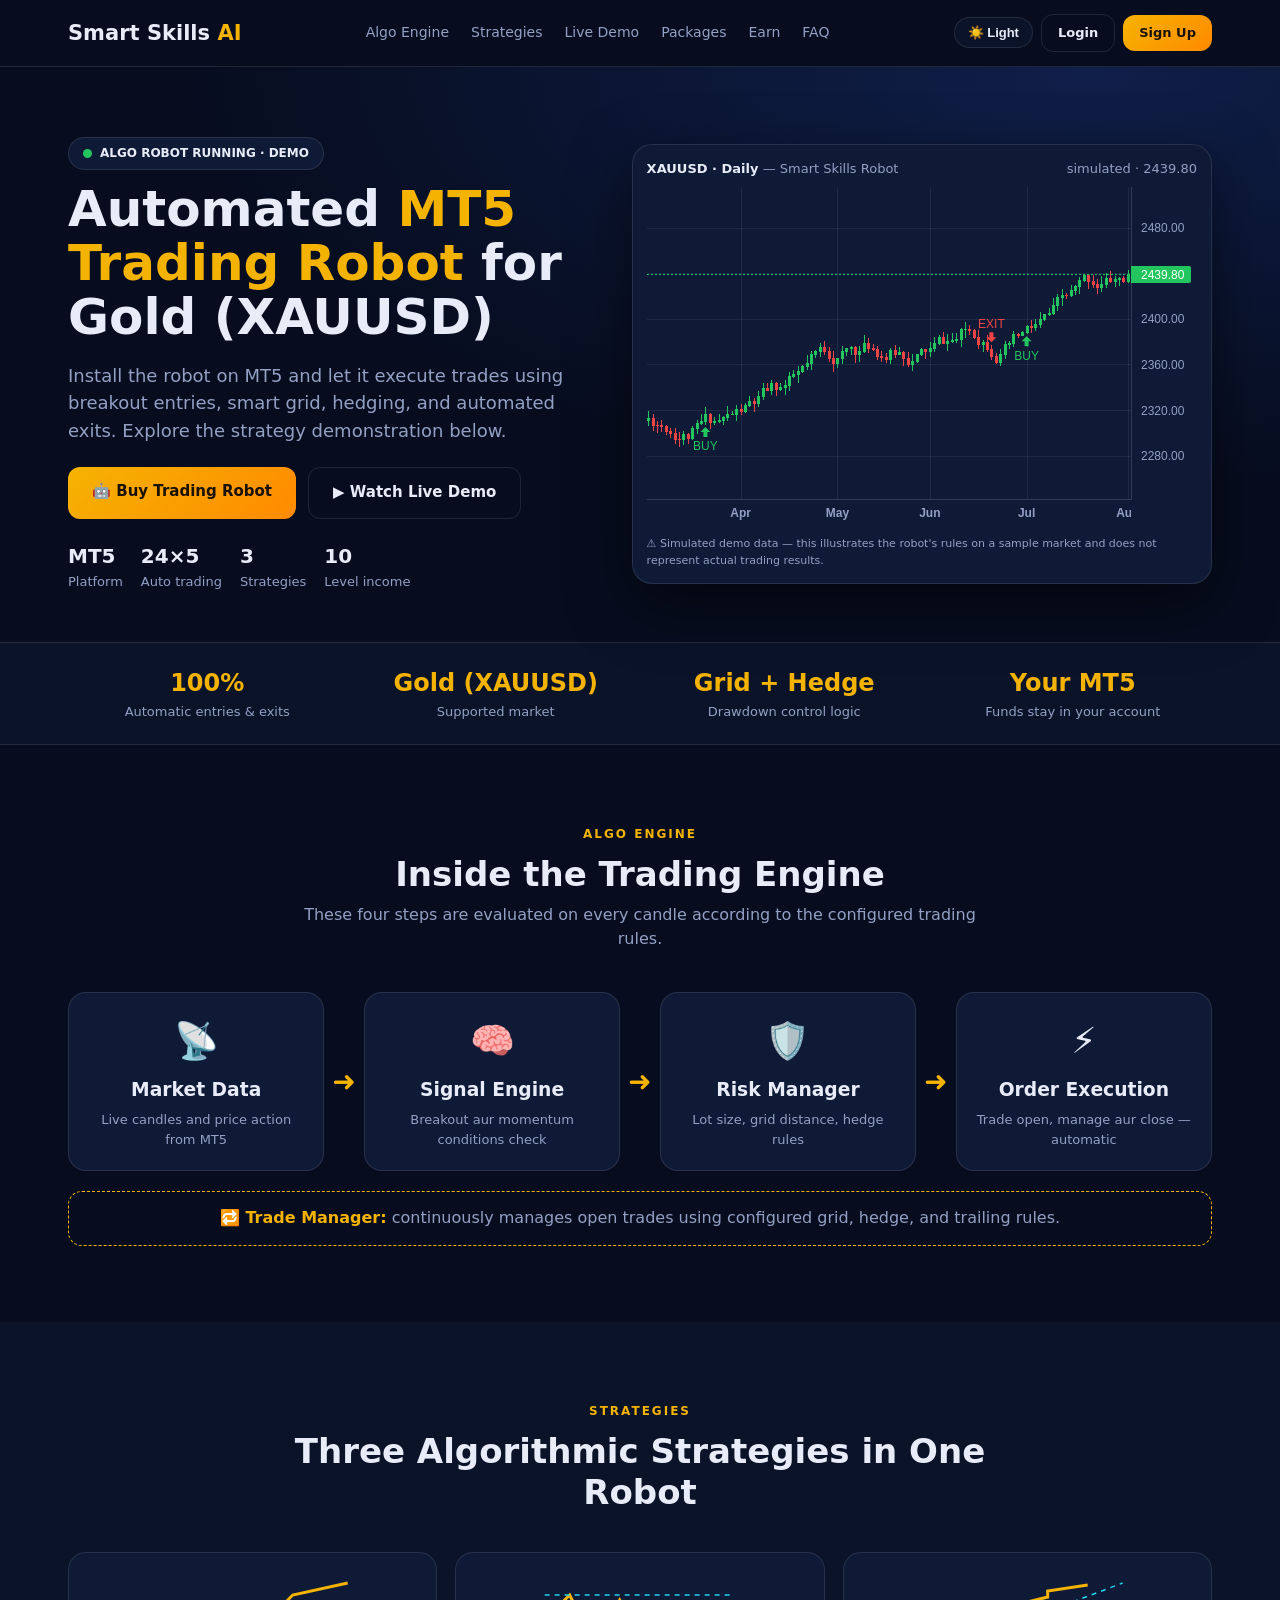
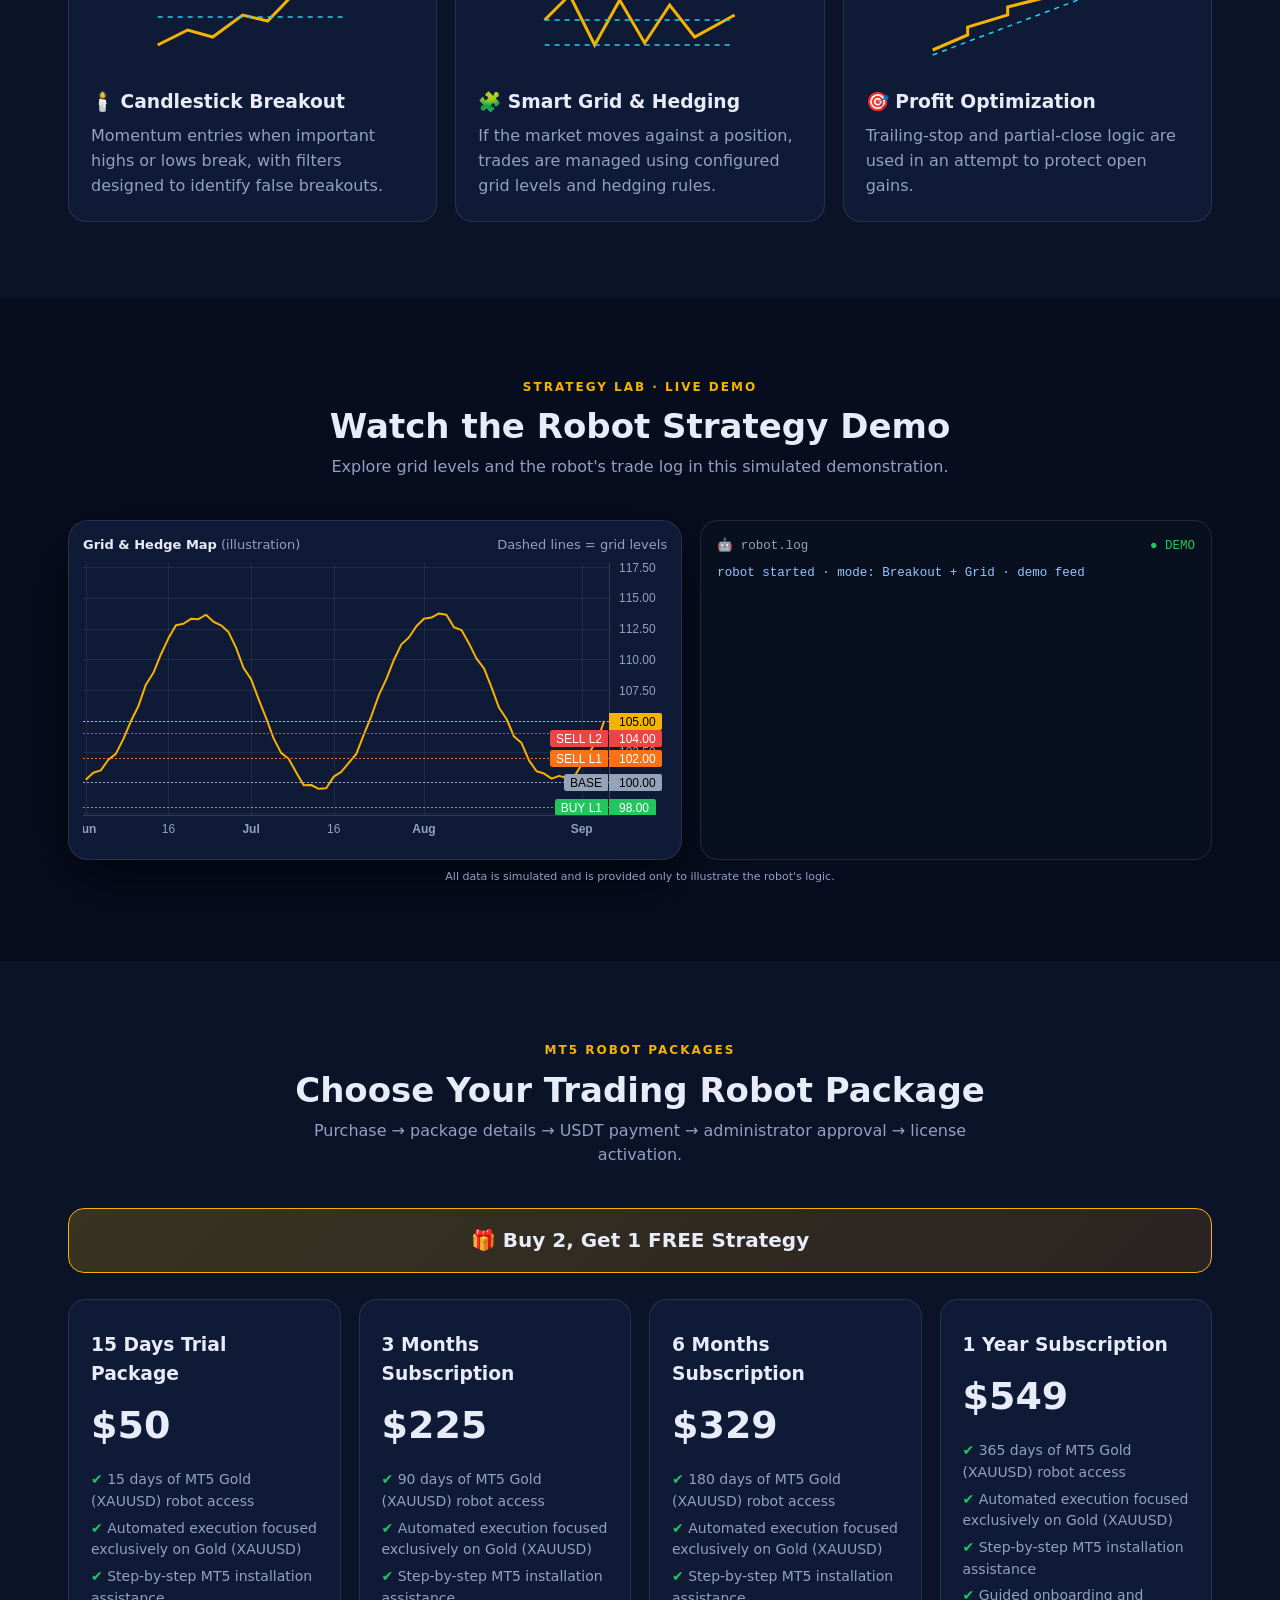
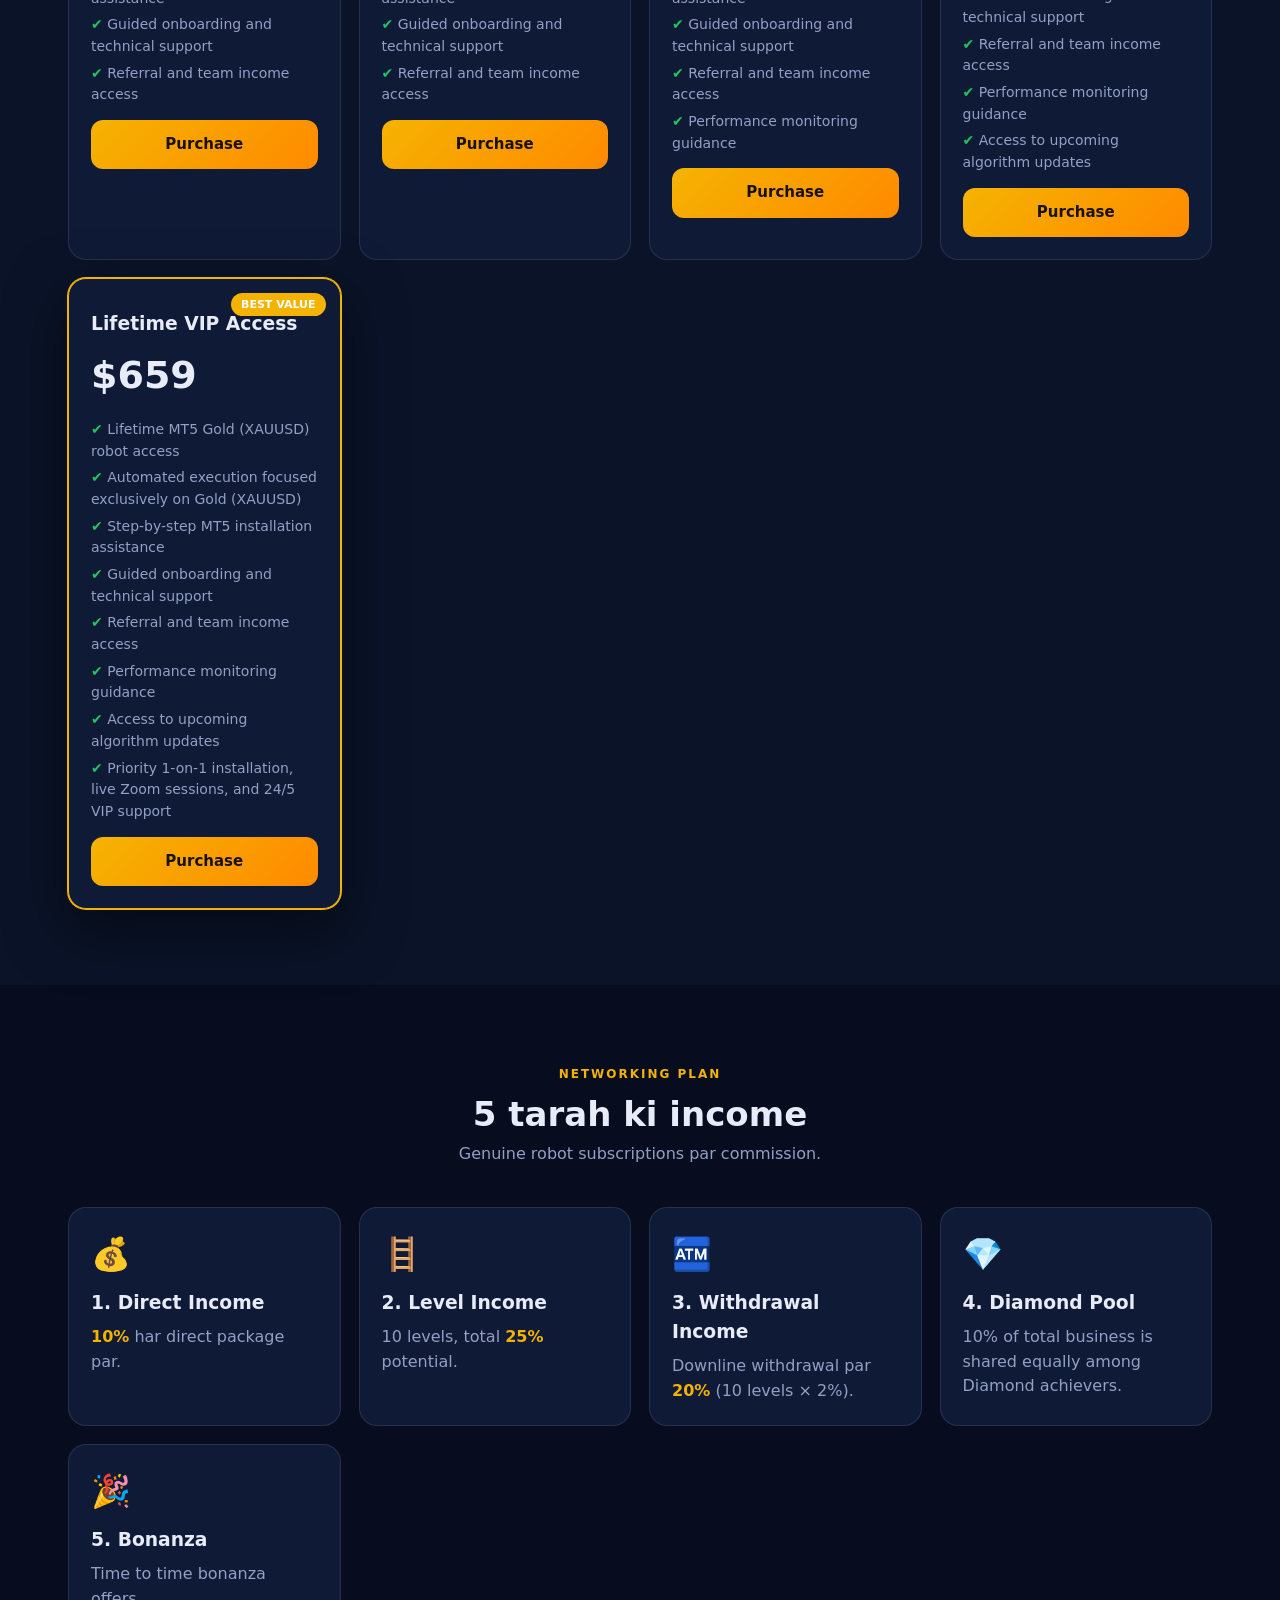
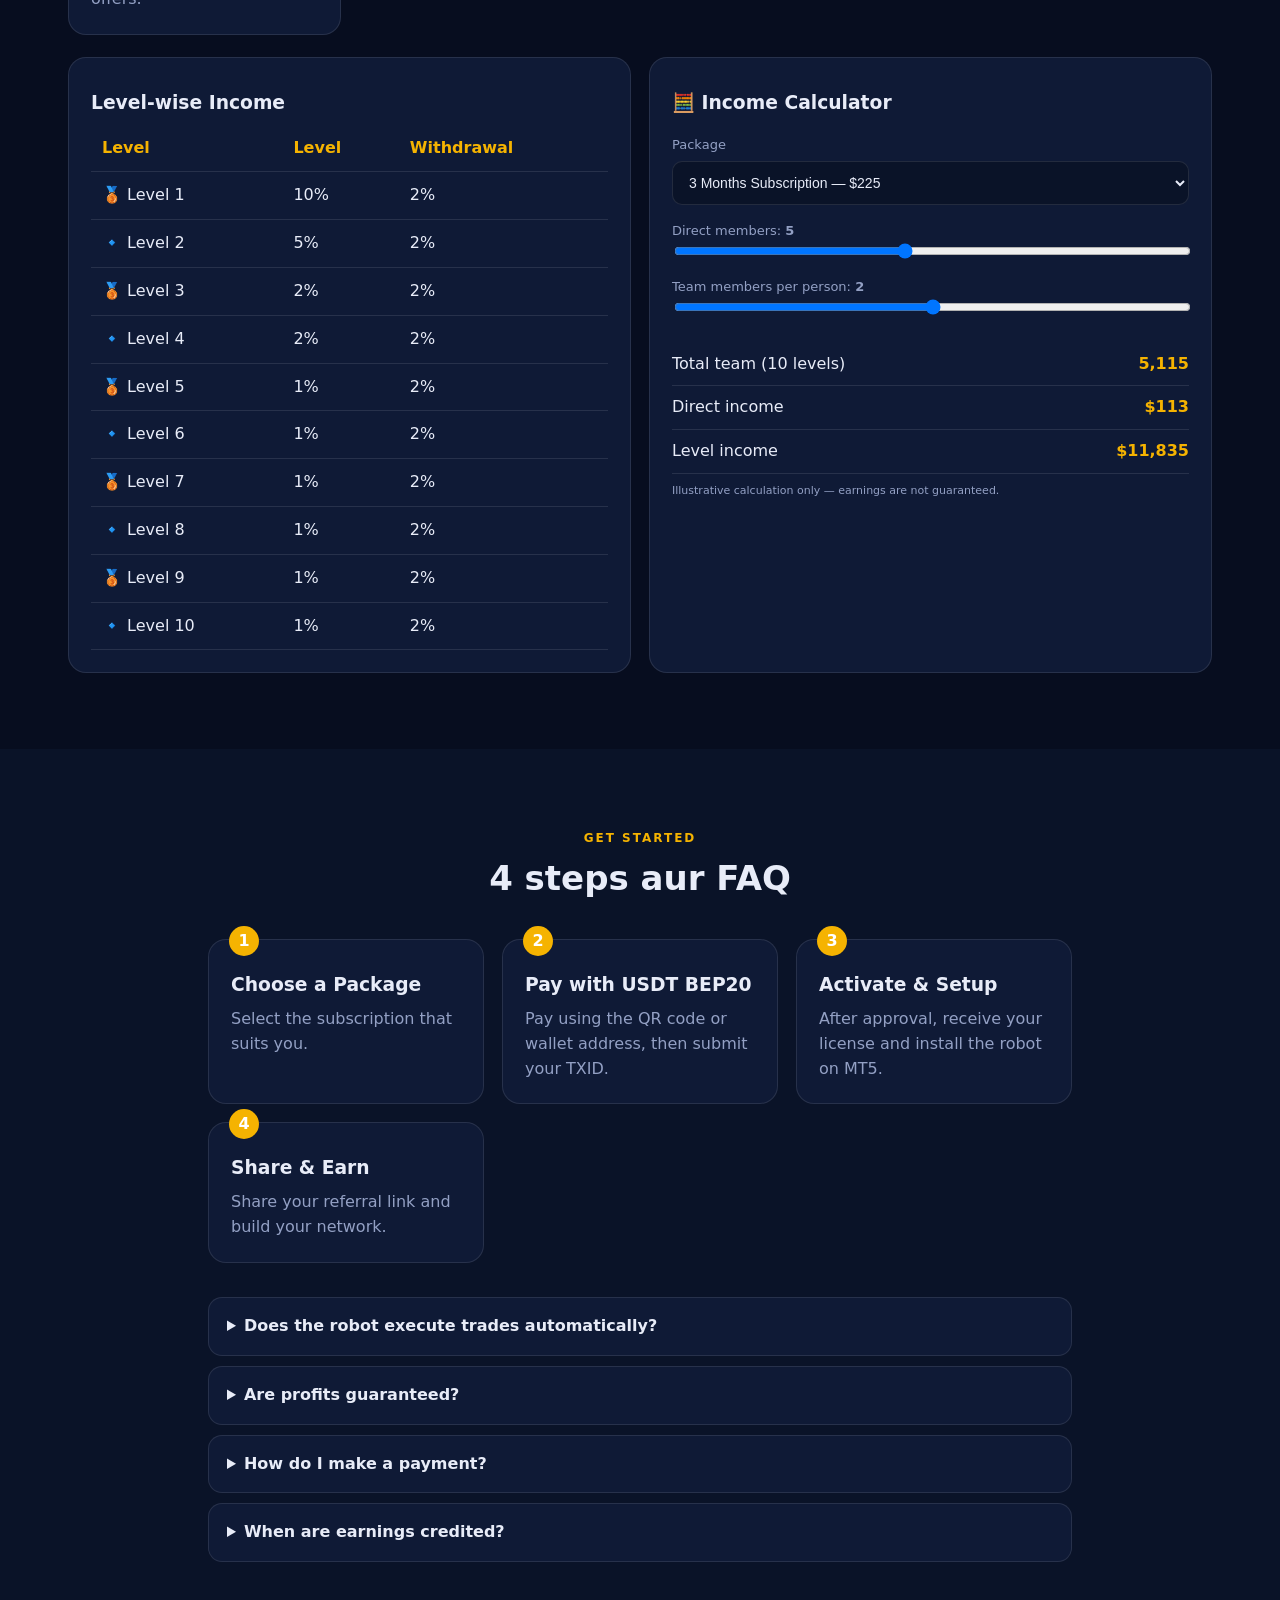
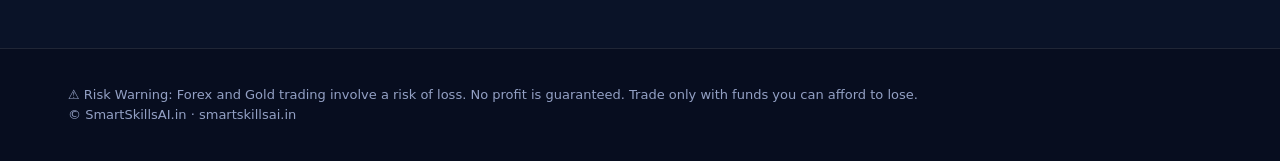
==== commit b4901f60: "changes2" ====
--- a/index.html
+++ b/index.html
@@ -1,34 +1,34 @@
-<!DOCTYPE html><html lang="en" data-t="dark"><head><meta charset="UTF-8"><meta name="viewport" content="width=device-width,initial-scale=1"><title>Smart Skills AI — Algo Trading Robot for Forex &amp; Gold (MT5)</title><meta name="description" content="Fully automatic MT5 algo trading robot for Forex and Gold with a 10-level networking income plan."><link rel="stylesheet" href="css/site.css"><script src="scripts/theme.js"></script></head><body>
+<!DOCTYPE html><html lang="en" data-t="dark"><head><meta charset="UTF-8"><meta name="viewport" content="width=device-width,initial-scale=1"><title>SmartSkillsAI.in — Automated MT5 Gold (XAUUSD) Trading Robot</title><meta name="description" content="Automated MT5 trading robot designed for Gold (XAUUSD), with setup assistance and a 10-level referral income plan."><link rel="stylesheet" href="css/site.css"><script src="scripts/theme.js"></script></head><body>
 <div class="n"><div class="w"><a class="lg" href="index.html">Smart Skills <b>AI</b></a><div class="ls"><a href="#engine">Algo Engine</a><a href="#strategies">Strategies</a><a href="#lab">Live Demo</a><a href="#packages">Packages</a><a href="#network">Earn</a><a href="#faq">FAQ</a></div><div class="na"><button class="tg" onclick="toggleTheme()">☀️ Light</button><a class="btn o sm" href="login.html">Login</a><a class="btn sm" href="login.html?ref=">Sign Up</a></div></div></div>
 
-<section class="hero"><div class="w"><div><span class="live"><i class="dot"></i> ALGO ROBOT RUNNING · DEMO</span><h1>Automatic <span>Algo Trading Robot</span> for Gold &amp; Forex</h1><p>MT5 par install karo aur robot khud trade kare — breakout entry, smart grid, hedging aur auto exit. Chart par dekho robot kaise sochta hai.</p><div class="cta"><a class="btn" href="#packages">🤖 Buy Trading Robot</a><a class="btn o" href="#lab">▶ Watch Live Demo</a></div><div class="mini"><div><b>MT5</b>Platform</div><div><b>24×5</b>Auto trading</div><div><b>3</b>Strategies</div><div><b>10</b>Level income</div></div></div>
-<div class="cb"><div class="top"><span><b>XAUUSD · Daily</b> — Smart Skills Robot</span><span id="px">simulated</span></div><div class="ch" id="c1"></div><div class="note">⚠️ Simulated demo data — robot ke rules ek sample market par dikhaye gaye hain. Ye real trading result nahi hai.</div></div></div></section>
+<section class="hero"><div class="w"><div><span class="live"><i class="dot"></i> ALGO ROBOT RUNNING · DEMO</span><h1>Automated <span>MT5 Trading Robot</span> for Gold (XAUUSD)</h1><p>Install the robot on MT5 and let it execute trades using breakout entries, smart grid, hedging, and automated exits. Explore the strategy demonstration below.</p><div class="cta"><a class="btn" href="#packages">🤖 Buy Trading Robot</a><a class="btn o" href="#lab">▶ Watch Live Demo</a></div><div class="mini"><div><b>MT5</b>Platform</div><div><b>24×5</b>Auto trading</div><div><b>3</b>Strategies</div><div><b>10</b>Level income</div></div></div>
+<div class="cb"><div class="top"><span><b>XAUUSD · Daily</b> — Smart Skills Robot</span><span id="px">simulated</span></div><div class="ch" id="c1"></div><div class="note">⚠️ Simulated demo data — this illustrates the robot's rules on a sample market and does not represent actual trading results.</div></div></div></section>
 
-<div class="strip"><div class="w"><div><b>100%</b>Automatic entries &amp; exits</div><div><b>Forex + Gold</b>Supported markets</div><div><b>Grid + Hedge</b>Drawdown control logic</div><div><b>Your MT5</b>Funds stay in your account</div></div></div>
+<div class="strip"><div class="w"><div><b>100%</b>Automatic entries &amp; exits</div><div><b>Gold (XAUUSD)</b>Supported market</div><div><b>Grid + Hedge</b>Drawdown control logic</div><div><b>Your MT5</b>Funds stay in your account</div></div></div>
 
-<section class="s" id="engine"><div class="w"><div class="hd"><span class="tag">Algo Engine</span><h2>Robot ke andar ka trading engine</h2><p>Har candle par ye 4 steps chalte hain — bina insaani dakhal ke.</p></div>
-<div class="flow"><div class="nd"><div class="ic">📡</div><h3>Market Data</h3><p>Live candles aur price action MT5 se</p></div><div class="ar">➜</div><div class="nd"><div class="ic">🧠</div><h3>Signal Engine</h3><p>Breakout aur momentum conditions check</p></div><div class="ar">➜</div><div class="nd"><div class="ic">🛡️</div><h3>Risk Manager</h3><p>Lot size, grid distance, hedge rules</p></div><div class="ar">➜</div><div class="nd"><div class="ic">⚡</div><h3>Order Execution</h3><p>Trade open, manage aur close — automatic</p></div></div>
-<div class="loop"><b>🔁 Trade Manager:</b> open trades ko grid, hedge aur trailing rules se har tick manage karta rehta hai.</div></div></section>
+<section class="s" id="engine"><div class="w"><div class="hd"><span class="tag">Algo Engine</span><h2>Inside the Trading Engine</h2><p>These four steps are evaluated on every candle according to the configured trading rules.</p></div>
+<div class="flow"><div class="nd"><div class="ic">📡</div><h3>Market Data</h3><p>Live candles and price action from MT5</p></div><div class="ar">➜</div><div class="nd"><div class="ic">🧠</div><h3>Signal Engine</h3><p>Breakout aur momentum conditions check</p></div><div class="ar">➜</div><div class="nd"><div class="ic">🛡️</div><h3>Risk Manager</h3><p>Lot size, grid distance, hedge rules</p></div><div class="ar">➜</div><div class="nd"><div class="ic">⚡</div><h3>Order Execution</h3><p>Trade open, manage aur close — automatic</p></div></div>
+<div class="loop"><b>🔁 Trade Manager:</b> continuously manages open trades using configured grid, hedge, and trailing rules.</div></div></section>
 
-<section class="s alt" id="strategies"><div class="w"><div class="hd"><span class="tag">Strategies</span><h2>3 algorithmic strategies, ek robot mein</h2></div><div class="g3">
-<div class="cd"><svg class="sv" viewBox="0 0 200 90"><path d="M5 70 L35 55 L60 62 L90 40 L115 46 L140 20 L195 8"/><path class="d" d="M5 42 H195"/></svg><h3>🕯️ Candlestick Breakout</h3><p>Important high/low level toot-te hi momentum entry — fake breakouts filter karne ke rules ke saath.</p></div>
-<div class="cd"><svg class="sv" viewBox="0 0 200 90"><path d="M5 45 L30 20 L55 70 L80 25 L105 68 L130 30 L155 62 L195 40"/><path class="d" d="M5 20 H195 M5 45 H195 M5 70 H195"/></svg><h3>🧩 Smart Grid &amp; Hedging</h3><p>Market ulta jaye to controlled grid levels aur hedge se trade manage hoti hai.</p></div>
-<div class="cd"><svg class="sv" viewBox="0 0 200 90"><path d="M5 75 L40 60 L40 52 L80 40 L80 32 L120 22 L120 16 L160 10"/><path class="d" d="M5 80 L195 8"/></svg><h3>🎯 Profit Optimization</h3><p>Trailing stop aur partial close logic se banaya hua profit lock karne ki koshish.</p></div></div></div></section>
+<section class="s alt" id="strategies"><div class="w"><div class="hd"><span class="tag">Strategies</span><h2>Three Algorithmic Strategies in One Robot</h2></div><div class="g3">
+<div class="cd"><svg class="sv" viewBox="0 0 200 90"><path d="M5 70 L35 55 L60 62 L90 40 L115 46 L140 20 L195 8"/><path class="d" d="M5 42 H195"/></svg><h3>🕯️ Candlestick Breakout</h3><p>Momentum entries when important highs or lows break, with filters designed to identify false breakouts.</p></div>
+<div class="cd"><svg class="sv" viewBox="0 0 200 90"><path d="M5 45 L30 20 L55 70 L80 25 L105 68 L130 30 L155 62 L195 40"/><path class="d" d="M5 20 H195 M5 45 H195 M5 70 H195"/></svg><h3>🧩 Smart Grid &amp; Hedging</h3><p>If the market moves against a position, trades are managed using configured grid levels and hedging rules.</p></div>
+<div class="cd"><svg class="sv" viewBox="0 0 200 90"><path d="M5 75 L40 60 L40 52 L80 40 L80 32 L120 22 L120 16 L160 10"/><path class="d" d="M5 80 L195 8"/></svg><h3>🎯 Profit Optimization</h3><p>Trailing-stop and partial-close logic are used in an attempt to protect open gains.</p></div></div></div></section>
 
-<section class="s" id="lab"><div class="w"><div class="hd"><span class="tag">Strategy Lab · Live Demo</span><h2>Robot ko trade karte dekho</h2><p>Chart par Grid levels aur robot ka trade log — sab simulation mein.</p></div>
+<section class="s" id="lab"><div class="w"><div class="hd"><span class="tag">Strategy Lab · Live Demo</span><h2>Watch the Robot Strategy Demo</h2><p>Explore grid levels and the robot's trade log in this simulated demonstration.</p></div>
 <div class="lab"><div class="cb"><div class="top"><span><b>Grid &amp; Hedge Map</b> (illustration)</span><span>Dashed lines = grid levels</span></div><div class="ch sm" id="c2"></div></div>
-<div class="term"><div class="h"><span>🤖 robot.log</span><span style="color:#22c55e">● DEMO</span></div><div id="lg"></div></div></div><div class="note" style="text-align:center">Sab data simulated hai aur sirf robot ka logic samjhane ke liye hai.</div></div></section>
+<div class="term"><div class="h"><span>🤖 robot.log</span><span style="color:#22c55e">● DEMO</span></div><div id="lg"></div></div></div><div class="note" style="text-align:center">All data is simulated and is provided only to illustrate the robot's logic.</div></div></section>
 
-<section class="s alt" id="packages"><div class="w"><div class="hd"><span class="tag">MT5 Robot Packages</span><h2>Algo robot kharido</h2><p>Purchase → package detail → USDT payment → license activation.</p></div><div class="off">🎁 Buy 2, Get 1 FREE Strategy</div><div class="g3" id="pk"></div></div></section>
+<section class="s alt" id="packages"><div class="w"><div class="hd"><span class="tag">MT5 Robot Packages</span><h2>Choose Your Trading Robot Package</h2><p>Purchase → package details → USDT payment → administrator approval → license activation.</p></div><div class="off">🎁 Buy 2, Get 1 FREE Strategy</div><div class="g3" id="pk"></div></div></section>
 
 <section class="s" id="network"><div class="w"><div class="hd"><span class="tag">Networking Plan</span><h2>5 tarah ki income</h2><p>Genuine robot subscriptions par commission.</p></div>
-<div class="g3"><div class="cd"><div class="ic">💰</div><h3>1. Direct Income</h3><p><b class="gold" id="d1"></b> har direct package par.</p></div><div class="cd"><div class="ic">🪜</div><h3>2. Level Income</h3><p>10 levels, total <b class="gold" id="d2"></b> potential.</p></div><div class="cd"><div class="ic">🏧</div><h3>3. Withdrawal Income</h3><p>Downline withdrawal par <b class="gold" id="d3"></b> (10 levels × 2%).</p></div><div class="cd"><div class="ic">💎</div><h3>4. Diamond Pool</h3><p>Total business ka 10% Diamond achievers mein barabar.</p></div><div class="cd"><div class="ic">🎉</div><h3>5. Bonanza</h3><p>Time to time bonanza offers.</p></div></div>
+<div class="g3"><div class="cd"><div class="ic">💰</div><h3>1. Direct Income</h3><p><b class="gold" id="d1"></b> har direct package par.</p></div><div class="cd"><div class="ic">🪜</div><h3>2. Level Income</h3><p>10 levels, total <b class="gold" id="d2"></b> potential.</p></div><div class="cd"><div class="ic">🏧</div><h3>3. Withdrawal Income</h3><p>Downline withdrawal par <b class="gold" id="d3"></b> (10 levels × 2%).</p></div><div class="cd"><div class="ic">💎</div><h3>4. Diamond Pool</h3><p>10% of total business is shared equally among Diamond achievers.</p></div><div class="cd"><div class="ic">🎉</div><h3>5. Bonanza</h3><p>Time to time bonanza offers.</p></div></div>
 <div class="g3" style="margin-top:22px;grid-template-columns:repeat(auto-fit,minmax(320px,1fr))"><div class="cd"><h3>Level-wise Income</h3><table class="t"><thead><tr><th>Level</th><th>Level</th><th>Withdrawal</th></tr></thead><tbody id="lv"></tbody></table></div>
-<div class="cd"><h3>🧮 Income Calculator</h3><div class="calc" style="grid-template-columns:1fr"><div><label>Package</label><select id="cp"></select><label>Direct members: <b id="vn">5</b></label><input type="range" id="cn" min="1" max="10" value="5"><label>Har member ke aage kitne: <b id="vg">2</b></label><input type="range" id="cg" min="1" max="3" value="2"></div><div class="res"><div><span>Total team (10 levels)</span><b id="oT"></b></div><div><span>Direct income</span><b id="oD"></b></div><div><span>Level income</span><b id="oL"></b></div></div></div><div class="note">Sirf illustration — kamai ki guarantee nahi.</div></div></div></div></section>
+<div class="cd"><h3>🧮 Income Calculator</h3><div class="calc" style="grid-template-columns:1fr"><div><label>Package</label><select id="cp"></select><label>Direct members: <b id="vn">5</b></label><input type="range" id="cn" min="1" max="10" value="5"><label>Team members per person: <b id="vg">2</b></label><input type="range" id="cg" min="1" max="3" value="2"></div><div class="res"><div><span>Total team (10 levels)</span><b id="oT"></b></div><div><span>Direct income</span><b id="oD"></b></div><div><span>Level income</span><b id="oL"></b></div></div></div><div class="note">Illustrative calculation only — earnings are not guaranteed.</div></div></div></div></section>
 
-<section class="s alt" id="faq"><div class="w" style="max-width:900px"><div class="hd"><span class="tag">Get Started</span><h2>4 steps aur FAQ</h2></div><div class="st" style="margin-bottom:34px"><div class="cd"><h3>Package chuno</h3><p>Apna plan select karo.</p></div><div class="cd"><h3>USDT BEP20 pay</h3><p>QR ya address par pay karke TXID do.</p></div><div class="cd"><h3>Activate &amp; Setup</h3><p>License milte hi MT5 par robot lagao.</p></div><div class="cd"><h3>Share &amp; Earn</h3><p>Referral link se team banao.</p></div></div>
-<details><summary>Kya robot sach mein automatic trade karta hai?</summary><p>Haan, MT5 par chalta hai aur rules ke hisaab se trades khud open aur close karta hai.</p></details><details><summary>Kya profit guaranteed hai?</summary><p>Nahi. Trading mein risk hota hai aur past performance future result ki guarantee nahi hai.</p></details><details><summary>Payment kaise karni hai?</summary><p>Package page se payment page par USDT BEP20 address ya QR par pay karo aur TXID submit karo.</p></details><details><summary>Income kab milti hai?</summary><p>Admin package approve karte hi direct aur level income wallet mein add hoti hai.</p></details></div></section>
-<div class="ft"><div class="w">⚠️ Risk Warning: Forex aur Gold trading mein paisa doobne ka risk hai. Koi profit guarantee nahi hai. Sirf utna invest karo jitna kho sakte ho.<br>© Smart Skills AI · smartskillsai.in</div></div>
+<section class="s alt" id="faq"><div class="w" style="max-width:900px"><div class="hd"><span class="tag">Get Started</span><h2>4 steps aur FAQ</h2></div><div class="st" style="margin-bottom:34px"><div class="cd"><h3>Choose a Package</h3><p>Select the subscription that suits you.</p></div><div class="cd"><h3>Pay with USDT BEP20</h3><p>Pay using the QR code or wallet address, then submit your TXID.</p></div><div class="cd"><h3>Activate &amp; Setup</h3><p>After approval, receive your license and install the robot on MT5.</p></div><div class="cd"><h3>Share &amp; Earn</h3><p>Share your referral link and build your network.</p></div></div>
+<details><summary>Does the robot execute trades automatically?</summary><p>Yes. The robot runs on MT5 and can open and close trades according to its configured rules.</p></details><details><summary>Are profits guaranteed?</summary><p>No. Trading involves risk, and past performance does not guarantee future results.</p></details><details><summary>How do I make a payment?</summary><p>Select a package, pay using the USDT BEP20 address or QR code, and submit the TXID for administrator review.</p></details><details><summary>When are earnings credited?</summary><p>Direct and level income is credited to the wallet after the administrator approves the package.</p></details></div></section>
+<div class="ft"><div class="w">⚠️ Risk Warning: Forex and Gold trading involve a risk of loss. No profit is guaranteed. Trade only with funds you can afford to lose.<br>© SmartSkillsAI.in · smartskillsai.in</div></div>
 
 <script src="scripts/lightweight-charts.standalone.production.js"></script><script src="scripts/auth.js"></script><script>
 var C=load().cfg,T=C.lv.reduce(function(a,b){return a+b},0);
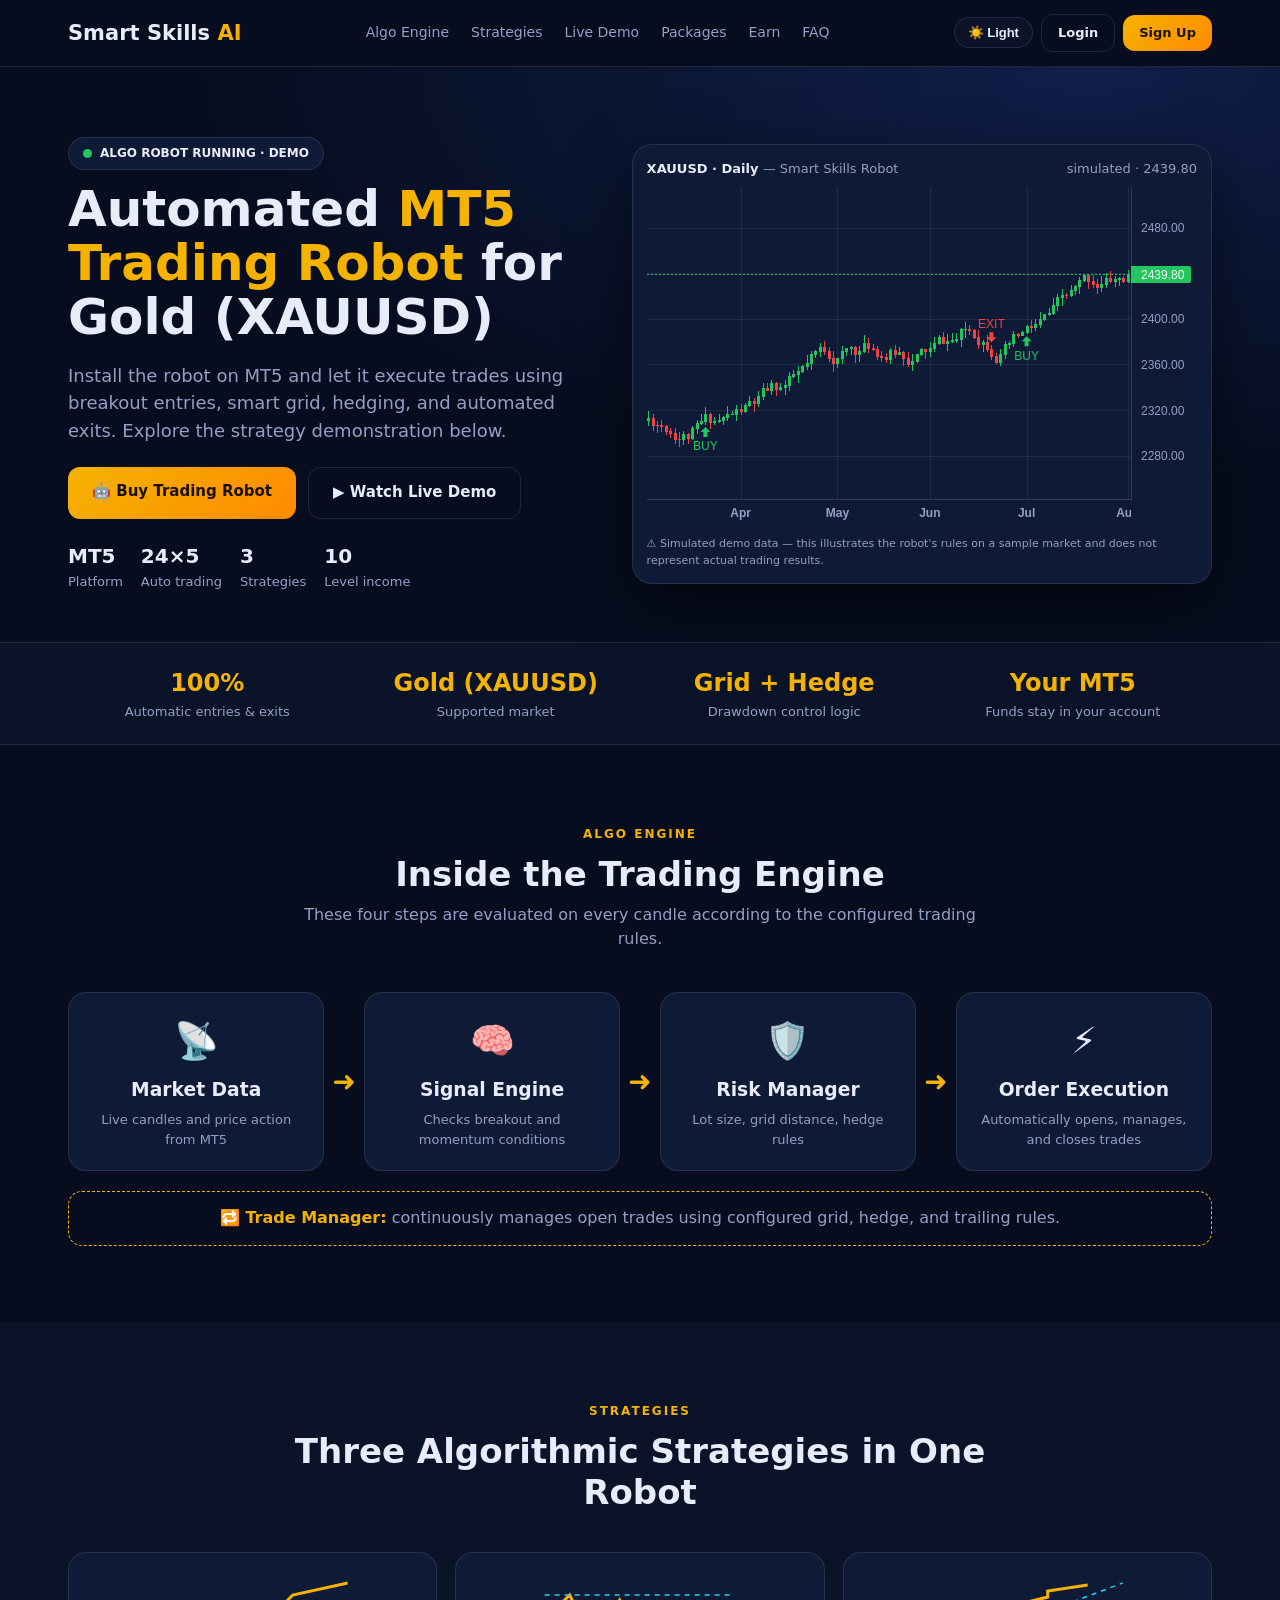
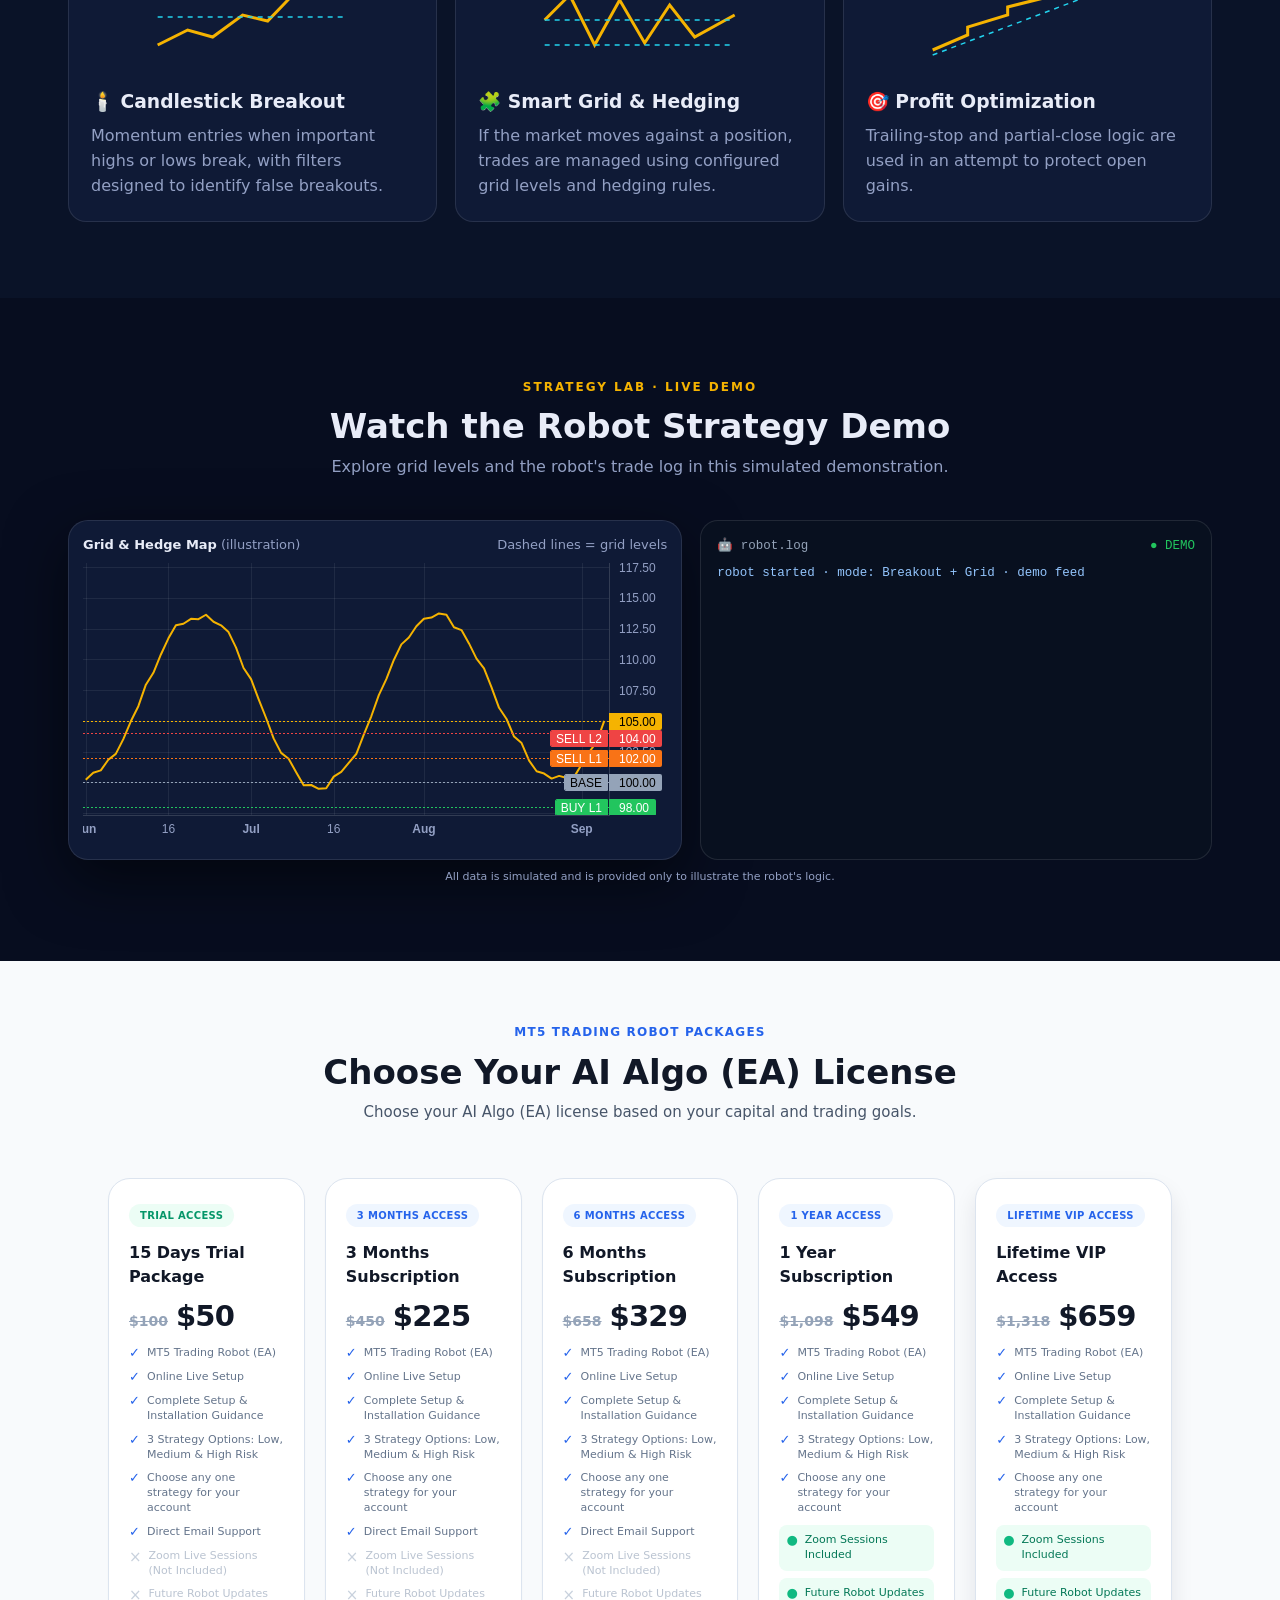
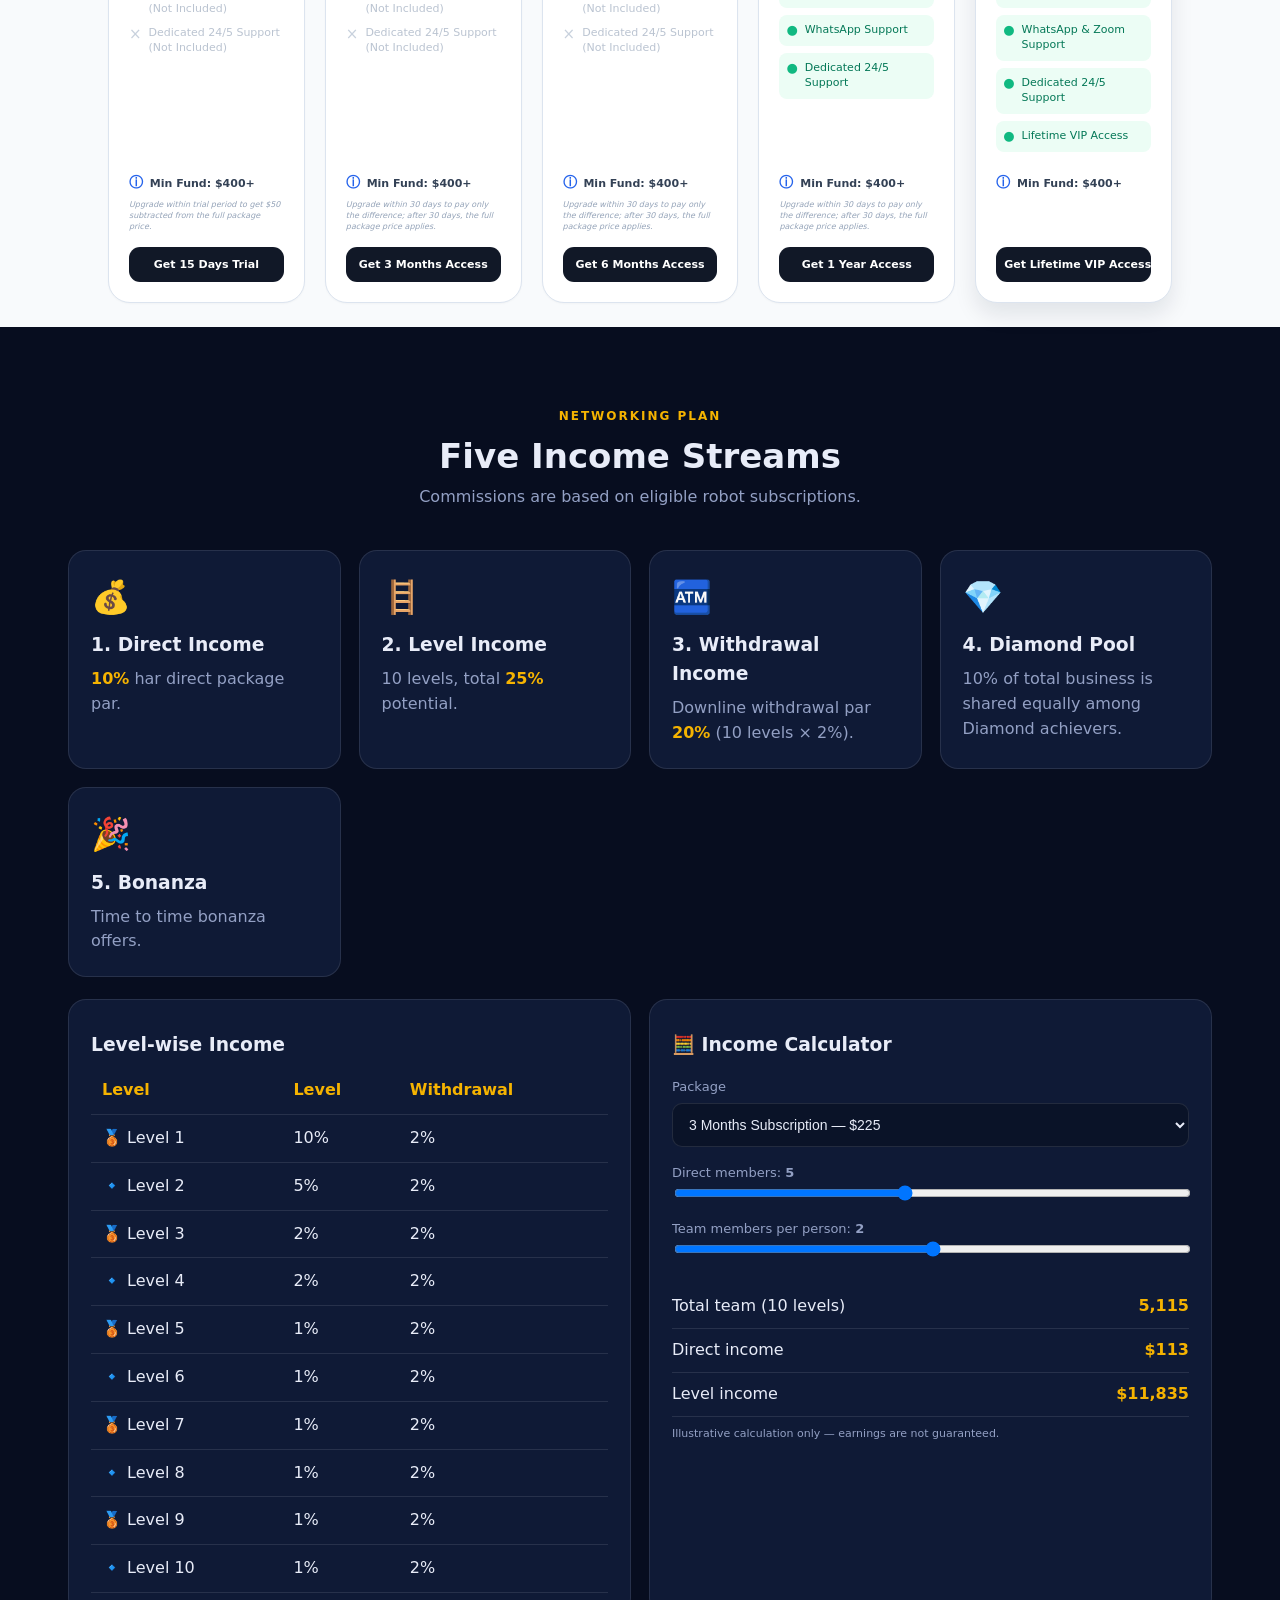
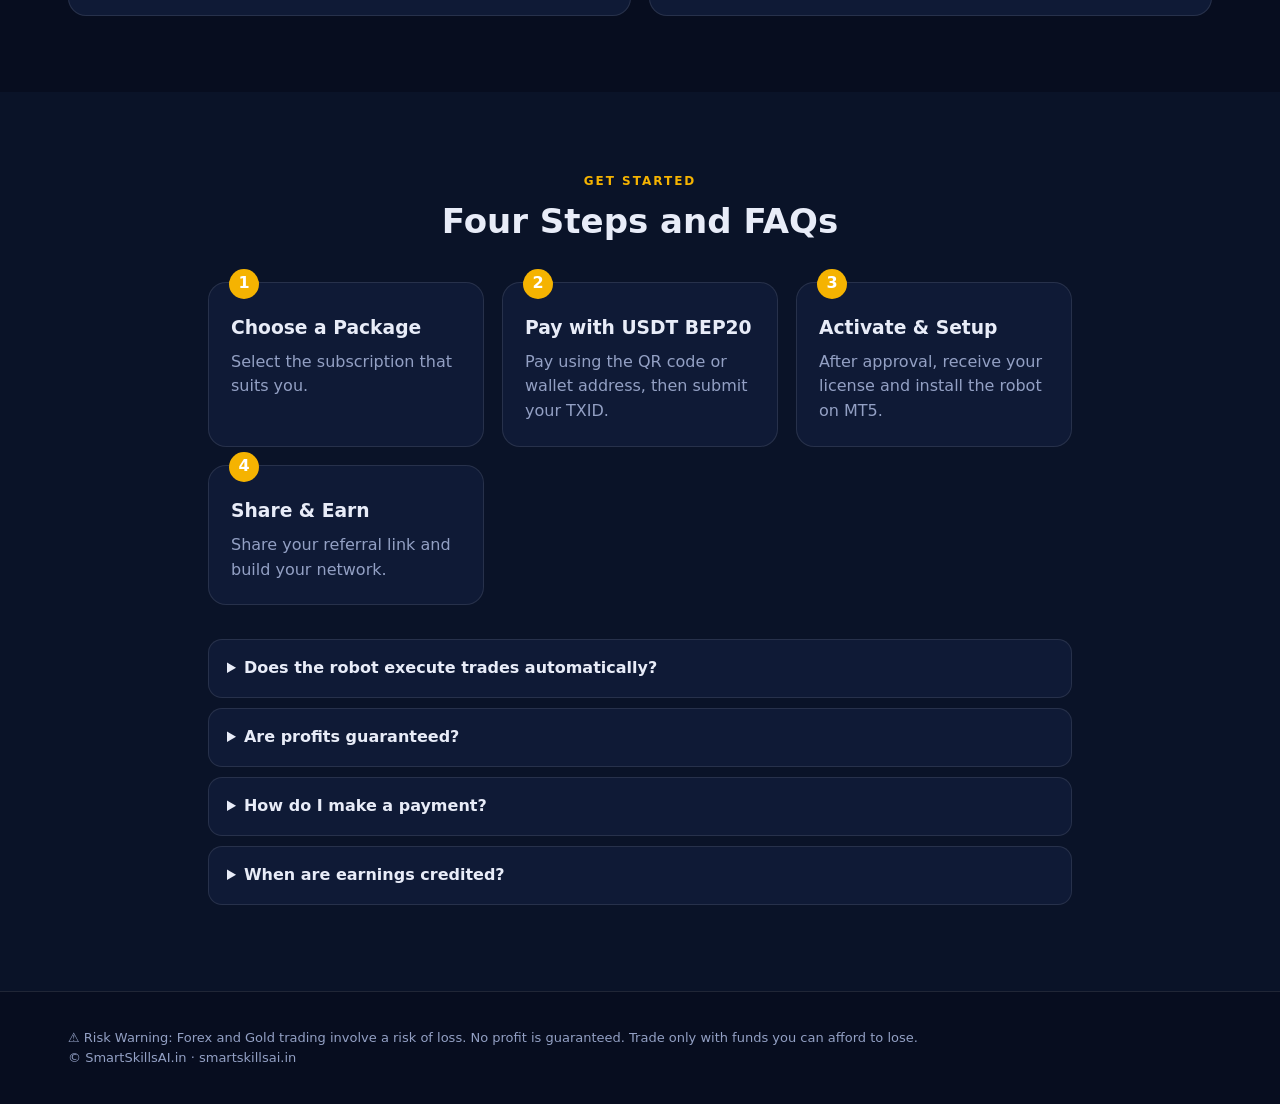
==== commit 05c4defd: "update" ====
--- a/index.html
+++ b/index.html
@@ -7,7 +7,7 @@
 <div class="strip"><div class="w"><div><b>100%</b>Automatic entries &amp; exits</div><div><b>Gold (XAUUSD)</b>Supported market</div><div><b>Grid + Hedge</b>Drawdown control logic</div><div><b>Your MT5</b>Funds stay in your account</div></div></div>
 
 <section class="s" id="engine"><div class="w"><div class="hd"><span class="tag">Algo Engine</span><h2>Inside the Trading Engine</h2><p>These four steps are evaluated on every candle according to the configured trading rules.</p></div>
-<div class="flow"><div class="nd"><div class="ic">📡</div><h3>Market Data</h3><p>Live candles and price action from MT5</p></div><div class="ar">➜</div><div class="nd"><div class="ic">🧠</div><h3>Signal Engine</h3><p>Breakout aur momentum conditions check</p></div><div class="ar">➜</div><div class="nd"><div class="ic">🛡️</div><h3>Risk Manager</h3><p>Lot size, grid distance, hedge rules</p></div><div class="ar">➜</div><div class="nd"><div class="ic">⚡</div><h3>Order Execution</h3><p>Trade open, manage aur close — automatic</p></div></div>
+<div class="flow"><div class="nd"><div class="ic">📡</div><h3>Market Data</h3><p>Live candles and price action from MT5</p></div><div class="ar">➜</div><div class="nd"><div class="ic">🧠</div><h3>Signal Engine</h3><p>Checks breakout and momentum conditions</p></div><div class="ar">➜</div><div class="nd"><div class="ic">🛡️</div><h3>Risk Manager</h3><p>Lot size, grid distance, hedge rules</p></div><div class="ar">➜</div><div class="nd"><div class="ic">⚡</div><h3>Order Execution</h3><p>Automatically opens, manages, and closes trades</p></div></div>
 <div class="loop"><b>🔁 Trade Manager:</b> continuously manages open trades using configured grid, hedge, and trailing rules.</div></div></section>
 
 <section class="s alt" id="strategies"><div class="w"><div class="hd"><span class="tag">Strategies</span><h2>Three Algorithmic Strategies in One Robot</h2></div><div class="g3">
@@ -19,20 +19,27 @@
 <div class="lab"><div class="cb"><div class="top"><span><b>Grid &amp; Hedge Map</b> (illustration)</span><span>Dashed lines = grid levels</span></div><div class="ch sm" id="c2"></div></div>
 <div class="term"><div class="h"><span>🤖 robot.log</span><span style="color:#22c55e">● DEMO</span></div><div id="lg"></div></div></div><div class="note" style="text-align:center">All data is simulated and is provided only to illustrate the robot's logic.</div></div></section>
 
-<section class="s alt" id="packages"><div class="w"><div class="hd"><span class="tag">MT5 Robot Packages</span><h2>Choose Your Trading Robot Package</h2><p>Purchase → package details → USDT payment → administrator approval → license activation.</p></div><div class="off">🎁 Buy 2, Get 1 FREE Strategy</div><div class="g3" id="pk"></div></div></section>
+<section class="s alt pricing-section" id="packages"><div class="w pricing-wrap"><div class="hd"><span class="tag">MT5 Trading Robot Packages</span><h2>Choose Your AI Algo (EA) License</h2><p>Choose your AI Algo (EA) license based on your capital and trading goals.</p></div><div class="pricing-grid" id="pk"></div></div></section>
 
-<section class="s" id="network"><div class="w"><div class="hd"><span class="tag">Networking Plan</span><h2>5 tarah ki income</h2><p>Genuine robot subscriptions par commission.</p></div>
+<section class="s" id="network"><div class="w"><div class="hd"><span class="tag">Networking Plan</span><h2>Five Income Streams</h2><p>Commissions are based on eligible robot subscriptions.</p></div>
 <div class="g3"><div class="cd"><div class="ic">💰</div><h3>1. Direct Income</h3><p><b class="gold" id="d1"></b> har direct package par.</p></div><div class="cd"><div class="ic">🪜</div><h3>2. Level Income</h3><p>10 levels, total <b class="gold" id="d2"></b> potential.</p></div><div class="cd"><div class="ic">🏧</div><h3>3. Withdrawal Income</h3><p>Downline withdrawal par <b class="gold" id="d3"></b> (10 levels × 2%).</p></div><div class="cd"><div class="ic">💎</div><h3>4. Diamond Pool</h3><p>10% of total business is shared equally among Diamond achievers.</p></div><div class="cd"><div class="ic">🎉</div><h3>5. Bonanza</h3><p>Time to time bonanza offers.</p></div></div>
 <div class="g3" style="margin-top:22px;grid-template-columns:repeat(auto-fit,minmax(320px,1fr))"><div class="cd"><h3>Level-wise Income</h3><table class="t"><thead><tr><th>Level</th><th>Level</th><th>Withdrawal</th></tr></thead><tbody id="lv"></tbody></table></div>
 <div class="cd"><h3>🧮 Income Calculator</h3><div class="calc" style="grid-template-columns:1fr"><div><label>Package</label><select id="cp"></select><label>Direct members: <b id="vn">5</b></label><input type="range" id="cn" min="1" max="10" value="5"><label>Team members per person: <b id="vg">2</b></label><input type="range" id="cg" min="1" max="3" value="2"></div><div class="res"><div><span>Total team (10 levels)</span><b id="oT"></b></div><div><span>Direct income</span><b id="oD"></b></div><div><span>Level income</span><b id="oL"></b></div></div></div><div class="note">Illustrative calculation only — earnings are not guaranteed.</div></div></div></div></section>
 
-<section class="s alt" id="faq"><div class="w" style="max-width:900px"><div class="hd"><span class="tag">Get Started</span><h2>4 steps aur FAQ</h2></div><div class="st" style="margin-bottom:34px"><div class="cd"><h3>Choose a Package</h3><p>Select the subscription that suits you.</p></div><div class="cd"><h3>Pay with USDT BEP20</h3><p>Pay using the QR code or wallet address, then submit your TXID.</p></div><div class="cd"><h3>Activate &amp; Setup</h3><p>After approval, receive your license and install the robot on MT5.</p></div><div class="cd"><h3>Share &amp; Earn</h3><p>Share your referral link and build your network.</p></div></div>
+<section class="s alt" id="faq"><div class="w" style="max-width:900px"><div class="hd"><span class="tag">Get Started</span><h2>Four Steps and FAQs</h2></div><div class="st" style="margin-bottom:34px"><div class="cd"><h3>Choose a Package</h3><p>Select the subscription that suits you.</p></div><div class="cd"><h3>Pay with USDT BEP20</h3><p>Pay using the QR code or wallet address, then submit your TXID.</p></div><div class="cd"><h3>Activate &amp; Setup</h3><p>After approval, receive your license and install the robot on MT5.</p></div><div class="cd"><h3>Share &amp; Earn</h3><p>Share your referral link and build your network.</p></div></div>
 <details><summary>Does the robot execute trades automatically?</summary><p>Yes. The robot runs on MT5 and can open and close trades according to its configured rules.</p></details><details><summary>Are profits guaranteed?</summary><p>No. Trading involves risk, and past performance does not guarantee future results.</p></details><details><summary>How do I make a payment?</summary><p>Select a package, pay using the USDT BEP20 address or QR code, and submit the TXID for administrator review.</p></details><details><summary>When are earnings credited?</summary><p>Direct and level income is credited to the wallet after the administrator approves the package.</p></details></div></section>
 <div class="ft"><div class="w">⚠️ Risk Warning: Forex and Gold trading involve a risk of loss. No profit is guaranteed. Trade only with funds you can afford to lose.<br>© SmartSkillsAI.in · smartskillsai.in</div></div>
 
 <script src="scripts/lightweight-charts.standalone.production.js"></script><script src="scripts/auth.js"></script><script>
 var C=load().cfg,T=C.lv.reduce(function(a,b){return a+b},0);
-$('#pk').innerHTML=C.plans.map(function(p,i){return'<div class="cd pk'+(i==4?' hot':'')+'">'+(i==4?'<div class="rib">BEST VALUE</div>':'')+'<h3>'+esc(p.name)+'</h3><div class="pr">$'+p.price+'</div><ul>'+feats(p).map(function(f){return'<li>'+f+'</li>'}).join('')+'</ul><a class="btn w100" href="package.html?p='+p.id+'">Purchase</a></div>'}).join('');
+var packageMeta=[
+{badge:'TRIAL ACCESS',old:100,items:['MT5 Trading Robot (EA)','Online Live Setup','Complete Setup & Installation Guidance','3 Strategy Options: Low, Medium & High Risk','Choose any one strategy for your account','Direct Email Support','Zoom Live Sessions (Not Included)','Future Robot Updates (Not Included)','Dedicated 24/5 Support (Not Included)'],note:'Upgrade within trial period to get $50 subtracted from the full package price.'},
+{badge:'3 MONTHS ACCESS',old:450,items:['MT5 Trading Robot (EA)','Online Live Setup','Complete Setup & Installation Guidance','3 Strategy Options: Low, Medium & High Risk','Choose any one strategy for your account','Direct Email Support','Zoom Live Sessions (Not Included)','Future Robot Updates (Not Included)','Dedicated 24/5 Support (Not Included)'],note:'Upgrade within 30 days to pay only the difference; after 30 days, the full package price applies.'},
+{badge:'6 MONTHS ACCESS',old:658,items:['MT5 Trading Robot (EA)','Online Live Setup','Complete Setup & Installation Guidance','3 Strategy Options: Low, Medium & High Risk','Choose any one strategy for your account','Direct Email Support','Zoom Live Sessions (Not Included)','Future Robot Updates (Not Included)','Dedicated 24/5 Support (Not Included)'],note:'Upgrade within 30 days to pay only the difference; after 30 days, the full package price applies.'},
+{badge:'1 YEAR ACCESS',old:1098,items:['MT5 Trading Robot (EA)','Online Live Setup','Complete Setup & Installation Guidance','3 Strategy Options: Low, Medium & High Risk','Choose any one strategy for your account','Zoom Sessions Included','Future Robot Updates','WhatsApp Support','Dedicated 24/5 Support'],note:'Upgrade within 30 days to pay only the difference; after 30 days, the full package price applies.'},
+{badge:'LIFETIME VIP ACCESS',old:1318,items:['MT5 Trading Robot (EA)','Online Live Setup','Complete Setup & Installation Guidance','3 Strategy Options: Low, Medium & High Risk','Choose any one strategy for your account','Zoom Sessions Included','Future Robot Updates','WhatsApp & Zoom Support','Dedicated 24/5 Support','Lifetime VIP Access'],note:''}
+];
+$('#pk').innerHTML=C.plans.map(function(p,i){var m=packageMeta[i]||packageMeta[1];return'<article class="price-card '+(i===4?'price-vip':'')+'"><div class="price-badge '+(i===0?'trial-badge':'')+'">'+m.badge+'</div><h3>'+esc(p.name)+'</h3><div class="price-line"><del>$'+m.old.toLocaleString('en-US')+'</del><strong>$'+p.price+'</strong></div><ul class="price-features">'+m.items.map(function(f,j){var excluded=f.indexOf('(Not Included)')>-1;var label=excluded?f.replace(' (Not Included)',''):f;return'<li class="'+(excluded?'excluded':(i>=3&&j>=5?'included':''))+'"><span class="feature-mark">'+(excluded?'×':(i>=3&&j>=5?'●':'✓'))+'</span><span>'+label+(excluded?' (Not Included)':'')+'</span></li>'}).join('')+'</ul><div class="min-fund"><span>ⓘ</span> Min Fund: $400+</div>'+(m.note?'<p class="upgrade-note">'+m.note+'</p>':'<div class="upgrade-note empty-note"></div>')+'<a class="price-cta" href="package.html?p='+p.id+'">Get '+(i===0?'15 Days Trial':i===1?'3 Months Access':i===2?'6 Months Access':i===3?'1 Year Access':'Lifetime VIP Access')+'</a></article>'}).join('');
 $('#d1').textContent=C.direct+'%';$('#d2').textContent=T+'%';$('#d3').textContent=C.wdl*10+'%';
 $('#lv').innerHTML=C.lv.map(function(x,i){return'<tr><td>'+(i%2?'🔹':'🥉')+' Level '+(i+1)+'</td><td>'+x+'%</td><td>'+C.wdl+'%</td></tr>'}).join('');
 $('#cp').innerHTML=C.plans.map(function(p){return'<option value="'+p.price+'">'+esc(p.name)+' — $'+p.price+'</option>'}).join('');$('#cp').selectedIndex=1;
--- a/css/site.css
+++ b/css/site.css
@@ -26,3 +26,40 @@
 .pg{max-width:900px;margin:34px auto}.pg h1{margin:0 0 6px}.row{display:grid;grid-template-columns:1fr 1fr;gap:20px}.ad{background:var(--bg2);border:1px dashed var(--g);border-radius:12px;padding:12px;word-break:break-all;font-family:monospace;font-size:14px;margin:10px 0}.qr{background:#fff;border-radius:16px;padding:10px;max-width:280px;margin:auto}.qr img{width:100%;display:block}
 .warn{background:#ef444422;border:1px solid #ef4444;border-radius:12px;padding:12px;font-size:13px;margin:12px 0}.err{color:#ef4444;min-height:18px}.okb{background:#10b98122;border:1px solid #10b981;border-radius:12px;padding:16px}
 @media(max-width:860px){.ls{display:none}.hero .w,.row,.lab,.calc{grid-template-columns:1fr}.hero h1{font-size:36px}.hd h2{font-size:27px}.ar{display:none}}
+
+/* Reference-matched subscription pricing cards */
+.pricing-section{background:#f8fafc!important;color:#111827;padding:58px 0 24px}
+.pricing-section .hd{margin-bottom:54px}
+.pricing-section .hd .tag{color:#2563eb;letter-spacing:1.2px}
+.pricing-section .hd h2{color:#111827;font-size:34px}
+.pricing-section .hd p{color:#475569;font-size:15px}
+.pricing-wrap{max-width:1100px}
+.pricing-grid{display:grid;grid-template-columns:repeat(5,minmax(0,1fr));gap:20px;align-items:stretch}
+.price-card{background:#fff;border:1px solid #dce4ef;border-radius:22px;padding:25px 20px 20px;min-width:0;display:flex;flex-direction:column;box-shadow:0 1px 2px #0f172a08;color:#111827;min-height:604px}
+.price-card.price-vip{box-shadow:0 12px 22px #0f172a18;border-color:#dce4ef}
+.price-badge{display:inline-flex;align-self:flex-start;background:#eff6ff;color:#2563eb;border-radius:99px;padding:4px 11px;font-size:10px;font-weight:800;letter-spacing:.35px;white-space:nowrap;margin-bottom:14px}
+.price-badge.trial-badge{background:#ecfdf5;color:#059669}
+.price-card h3{font-size:16px;line-height:1.5;margin:0 0 12px;color:#111827;min-height:48px;font-weight:750}
+.price-line{display:flex;align-items:baseline;gap:8px;flex-wrap:wrap;margin:0 0 13px}
+.price-line del{font-size:14px;color:#94a3b8;font-weight:600}
+.price-line strong{font-size:29px;line-height:1.1;color:#111827;font-weight:850;letter-spacing:-.8px}
+.price-features{list-style:none!important;padding:0!important;margin:0 0 10px!important;flex:1;color:#64748b;font-size:11px;line-height:1.35}
+.price-features li{display:flex;gap:7px;align-items:flex-start;margin:0 0 9px!important}
+.price-features li:before{content:none!important}
+.feature-mark{color:#2563eb;font-size:13px;font-weight:800;line-height:1.1;flex:0 0 11px}
+.price-features li.included{background:#ecfdf5;color:#047857;border-radius:8px;padding:8px 7px;margin:0 0 7px!important}
+.price-features li.included .feature-mark{color:#10b981}
+.min-fund{font-size:11px;color:#334155;font-weight:650;margin:3px 0 7px}
+.min-fund span{color:#2563eb;font-size:14px;margin-right:3px}
+.upgrade-note{font-size:8px;line-height:1.35;color:#94a3b8;font-style:italic;min-height:35px;margin:0 0 12px}
+.empty-note{min-height:35px}
+.price-cta{display:block;text-align:center;background:#111827;color:#fff!important;border-radius:11px;padding:9px 8px;font-size:11px;font-weight:750;margin-top:auto;white-space:nowrap}
+.price-cta:hover{background:#2563eb}
+@media(max-width:1050px){.pricing-grid{grid-template-columns:repeat(3,minmax(0,1fr))}.price-card{min-height:590px}}
+@media(max-width:680px){.pricing-grid{grid-template-columns:repeat(2,minmax(0,1fr));gap:12px}.price-card{padding:18px 14px;min-height:600px}.price-line strong{font-size:25px}.price-card h3{font-size:14px}.price-features{font-size:10px}}
+@media(max-width:430px){.pricing-grid{grid-template-columns:1fr}.price-card{min-height:0}.price-card h3{min-height:0}.upgrade-note{min-height:0}}
+
+/* Muted unavailable features, like the supplied package reference */
+.price-features li.excluded{color:#a8b4c5!important;opacity:.78}
+.price-features li.excluded .feature-mark{color:#b9c5d4!important;font-weight:500;font-size:15px}
+.price-features li.excluded span:last-child{color:#a8b4c5!important}
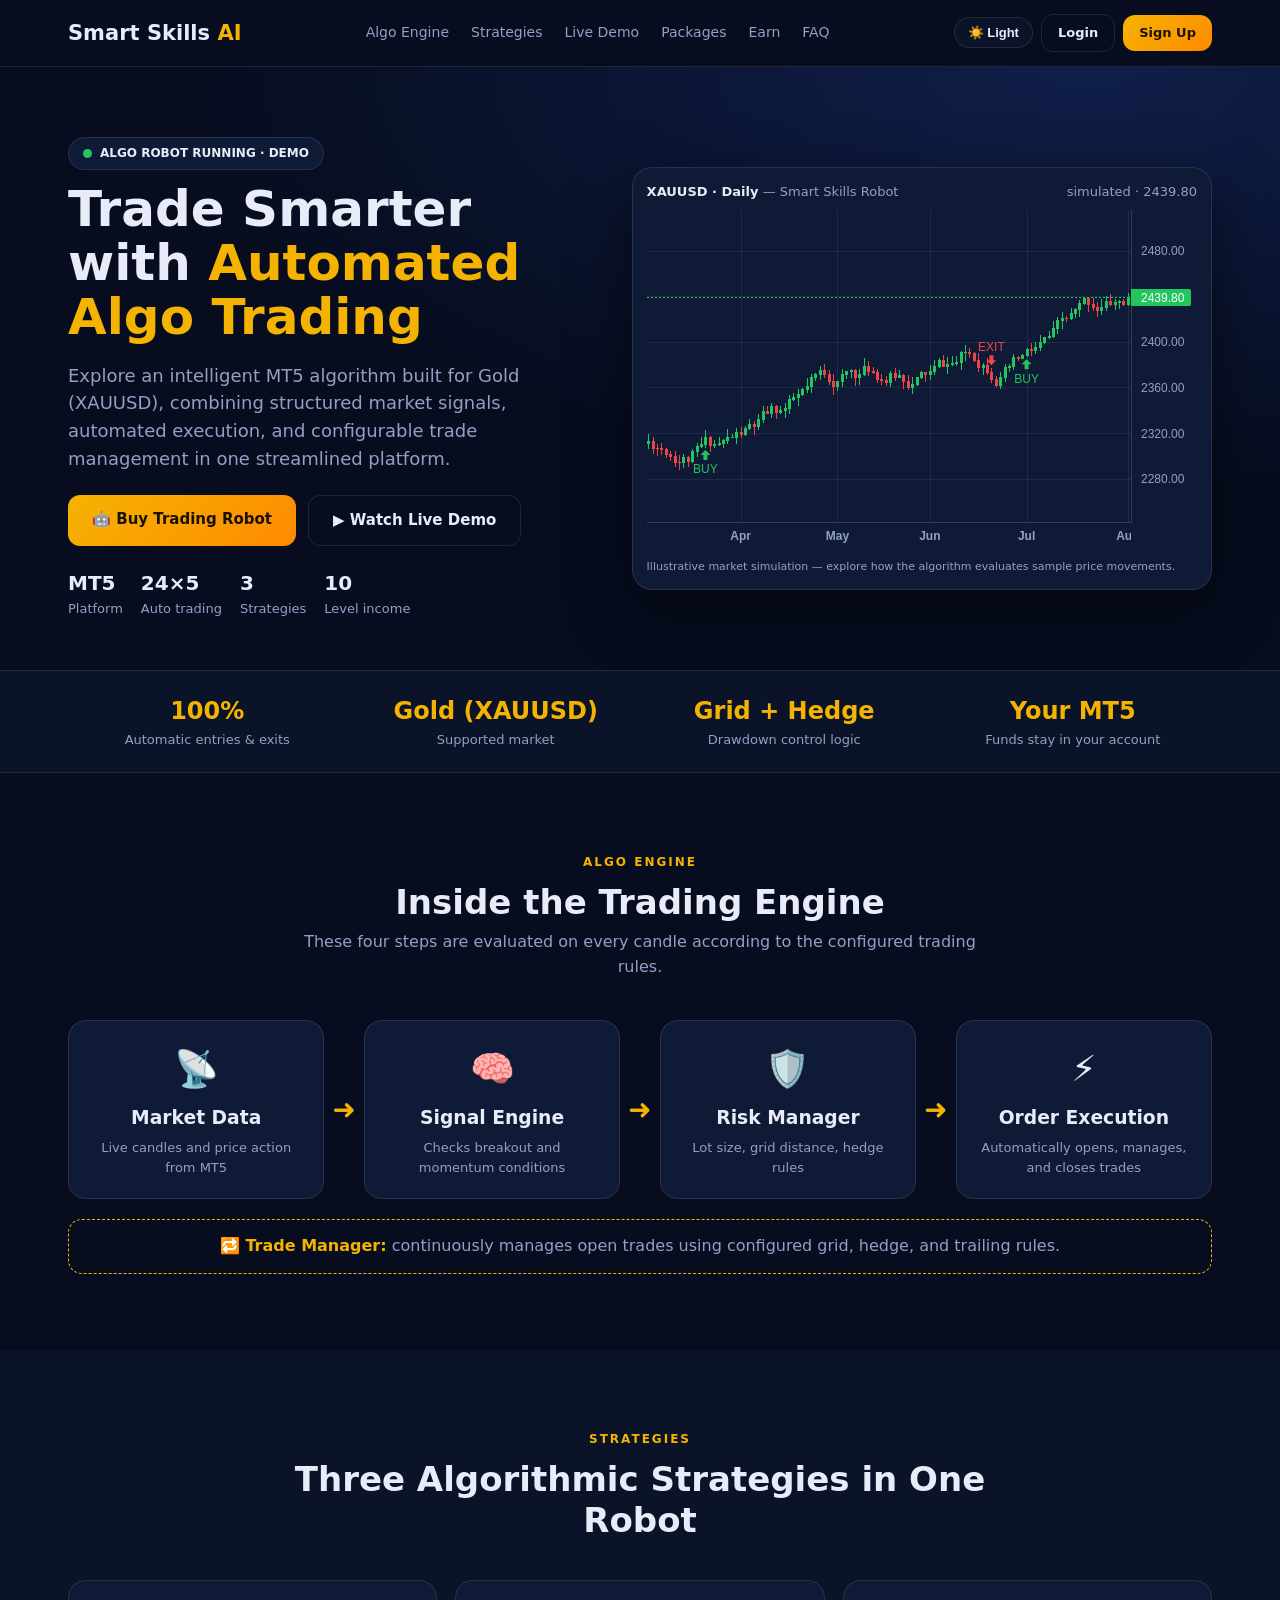
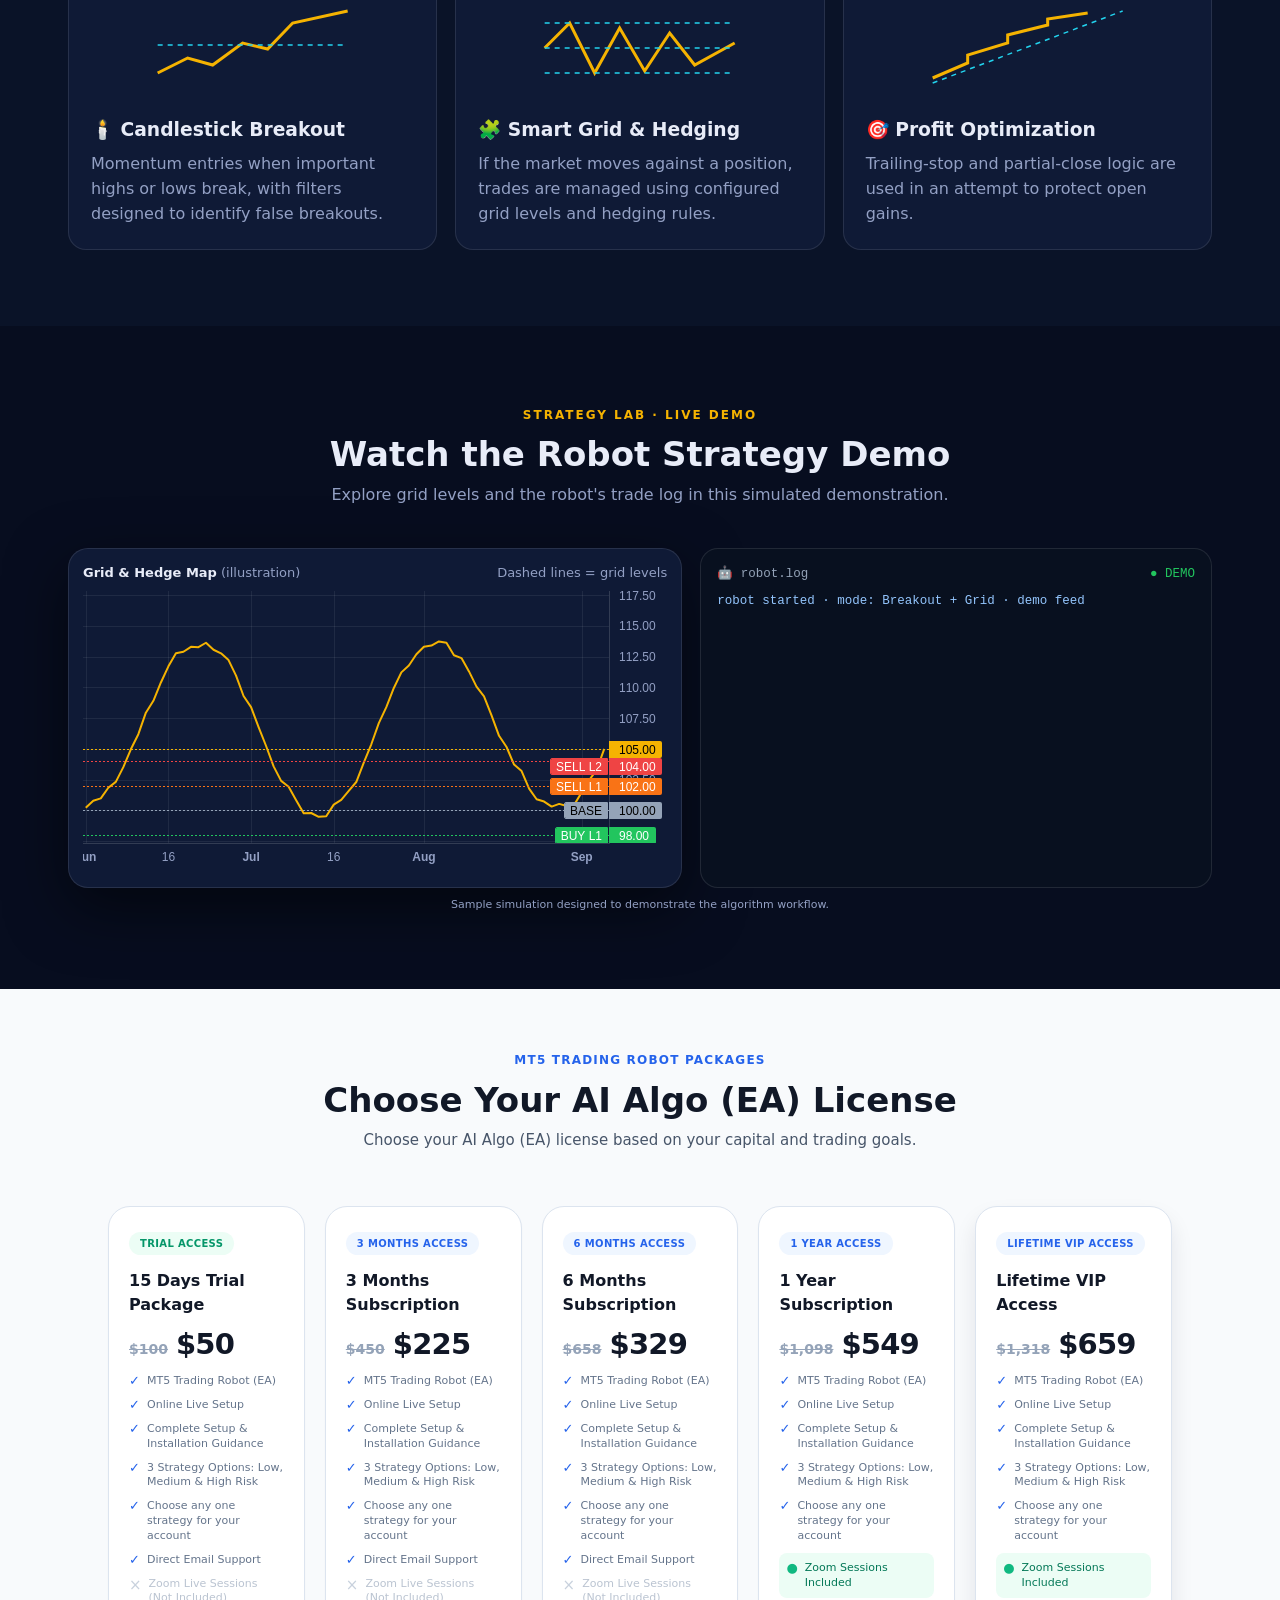
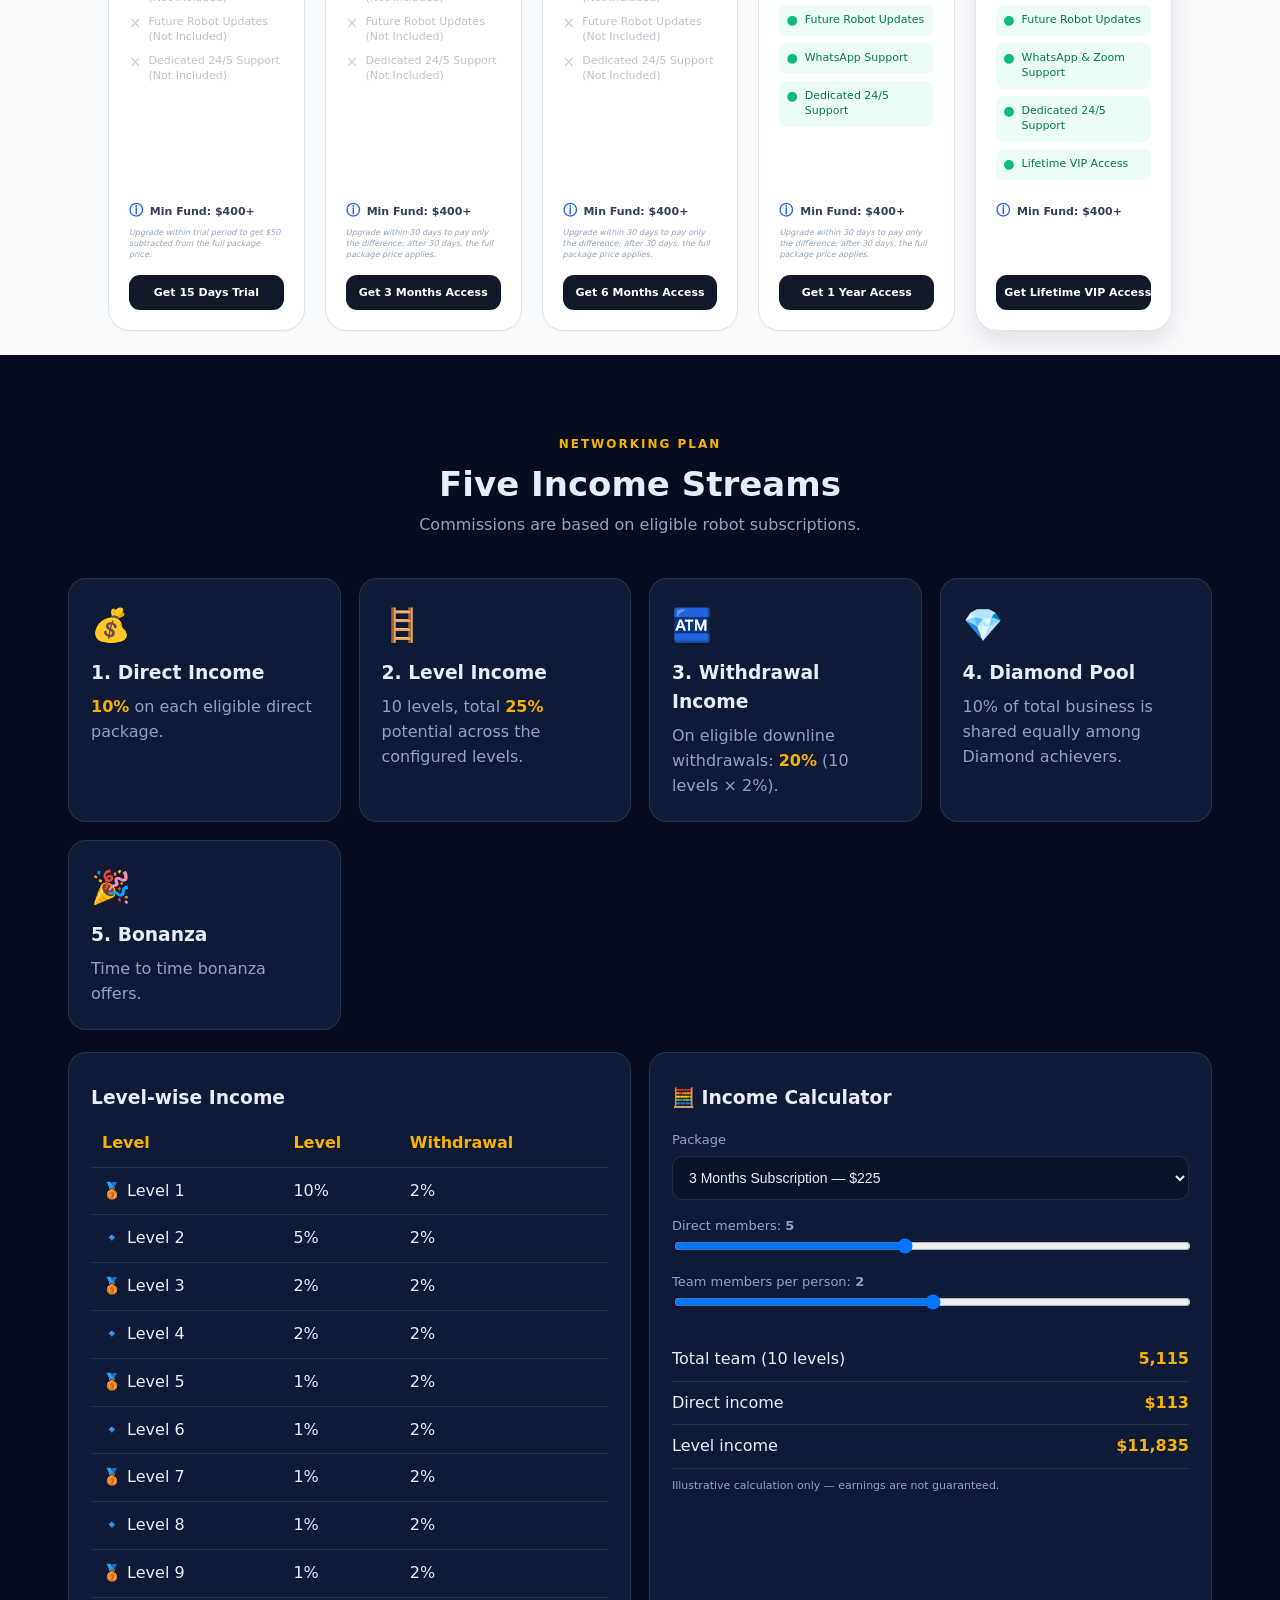
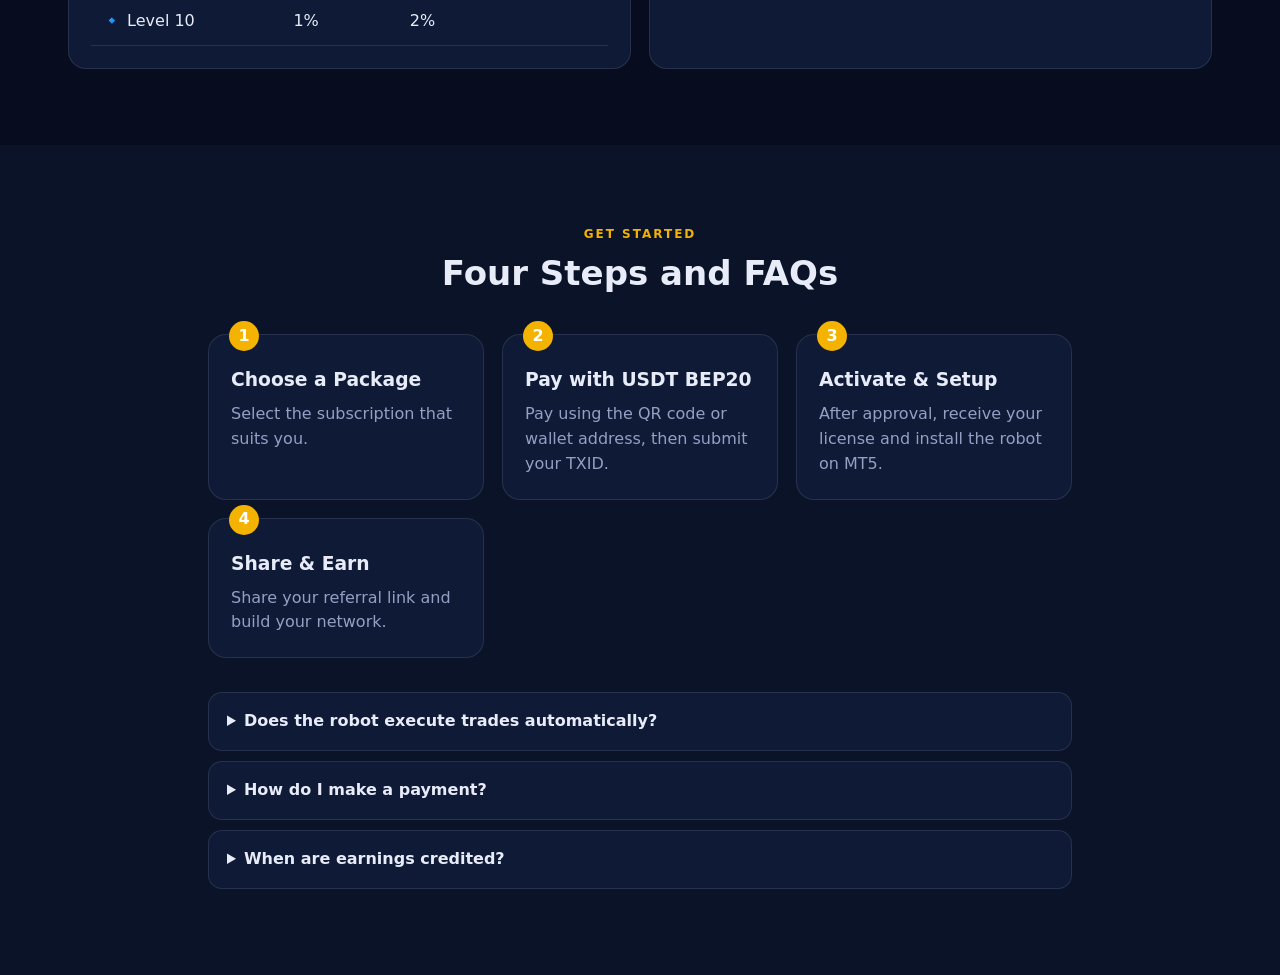
==== commit afb3391d: "fix changes" ====
--- a/index.html
+++ b/index.html
@@ -1,8 +1,8 @@
 <!DOCTYPE html><html lang="en" data-t="dark"><head><meta charset="UTF-8"><meta name="viewport" content="width=device-width,initial-scale=1"><title>SmartSkillsAI.in — Automated MT5 Gold (XAUUSD) Trading Robot</title><meta name="description" content="Automated MT5 trading robot designed for Gold (XAUUSD), with setup assistance and a 10-level referral income plan."><link rel="stylesheet" href="css/site.css"><script src="scripts/theme.js"></script></head><body>
 <div class="n"><div class="w"><a class="lg" href="index.html">Smart Skills <b>AI</b></a><div class="ls"><a href="#engine">Algo Engine</a><a href="#strategies">Strategies</a><a href="#lab">Live Demo</a><a href="#packages">Packages</a><a href="#network">Earn</a><a href="#faq">FAQ</a></div><div class="na"><button class="tg" onclick="toggleTheme()">☀️ Light</button><a class="btn o sm" href="login.html">Login</a><a class="btn sm" href="login.html?ref=">Sign Up</a></div></div></div>
 
-<section class="hero"><div class="w"><div><span class="live"><i class="dot"></i> ALGO ROBOT RUNNING · DEMO</span><h1>Automated <span>MT5 Trading Robot</span> for Gold (XAUUSD)</h1><p>Install the robot on MT5 and let it execute trades using breakout entries, smart grid, hedging, and automated exits. Explore the strategy demonstration below.</p><div class="cta"><a class="btn" href="#packages">🤖 Buy Trading Robot</a><a class="btn o" href="#lab">▶ Watch Live Demo</a></div><div class="mini"><div><b>MT5</b>Platform</div><div><b>24×5</b>Auto trading</div><div><b>3</b>Strategies</div><div><b>10</b>Level income</div></div></div>
-<div class="cb"><div class="top"><span><b>XAUUSD · Daily</b> — Smart Skills Robot</span><span id="px">simulated</span></div><div class="ch" id="c1"></div><div class="note">⚠️ Simulated demo data — this illustrates the robot's rules on a sample market and does not represent actual trading results.</div></div></div></section>
+<section class="hero"><div class="w"><div><span class="live"><i class="dot"></i> ALGO ROBOT RUNNING · DEMO</span><h1>Trade Smarter with <span>Automated Algo Trading</span></h1><p>Explore an intelligent MT5 algorithm built for Gold (XAUUSD), combining structured market signals, automated execution, and configurable trade management in one streamlined platform.</p><div class="cta"><a class="btn" href="#packages">🤖 Buy Trading Robot</a><a class="btn o" href="#lab">▶ Watch Live Demo</a></div><div class="mini"><div><b>MT5</b>Platform</div><div><b>24×5</b>Auto trading</div><div><b>3</b>Strategies</div><div><b>10</b>Level income</div></div></div>
+<div class="cb"><div class="top"><span><b>XAUUSD · Daily</b> — Smart Skills Robot</span><span id="px">simulated</span></div><div class="ch" id="c1"></div><div class="note">Illustrative market simulation — explore how the algorithm evaluates sample price movements.</div></div></div></section>
 
 <div class="strip"><div class="w"><div><b>100%</b>Automatic entries &amp; exits</div><div><b>Gold (XAUUSD)</b>Supported market</div><div><b>Grid + Hedge</b>Drawdown control logic</div><div><b>Your MT5</b>Funds stay in your account</div></div></div>
 
@@ -17,18 +17,18 @@
 
 <section class="s" id="lab"><div class="w"><div class="hd"><span class="tag">Strategy Lab · Live Demo</span><h2>Watch the Robot Strategy Demo</h2><p>Explore grid levels and the robot's trade log in this simulated demonstration.</p></div>
 <div class="lab"><div class="cb"><div class="top"><span><b>Grid &amp; Hedge Map</b> (illustration)</span><span>Dashed lines = grid levels</span></div><div class="ch sm" id="c2"></div></div>
-<div class="term"><div class="h"><span>🤖 robot.log</span><span style="color:#22c55e">● DEMO</span></div><div id="lg"></div></div></div><div class="note" style="text-align:center">All data is simulated and is provided only to illustrate the robot's logic.</div></div></section>
+<div class="term"><div class="h"><span>🤖 robot.log</span><span style="color:#22c55e">● DEMO</span></div><div id="lg"></div></div></div><div class="note" style="text-align:center">Sample simulation designed to demonstrate the algorithm workflow.</div></div></section>
 
 <section class="s alt pricing-section" id="packages"><div class="w pricing-wrap"><div class="hd"><span class="tag">MT5 Trading Robot Packages</span><h2>Choose Your AI Algo (EA) License</h2><p>Choose your AI Algo (EA) license based on your capital and trading goals.</p></div><div class="pricing-grid" id="pk"></div></div></section>
 
 <section class="s" id="network"><div class="w"><div class="hd"><span class="tag">Networking Plan</span><h2>Five Income Streams</h2><p>Commissions are based on eligible robot subscriptions.</p></div>
-<div class="g3"><div class="cd"><div class="ic">💰</div><h3>1. Direct Income</h3><p><b class="gold" id="d1"></b> har direct package par.</p></div><div class="cd"><div class="ic">🪜</div><h3>2. Level Income</h3><p>10 levels, total <b class="gold" id="d2"></b> potential.</p></div><div class="cd"><div class="ic">🏧</div><h3>3. Withdrawal Income</h3><p>Downline withdrawal par <b class="gold" id="d3"></b> (10 levels × 2%).</p></div><div class="cd"><div class="ic">💎</div><h3>4. Diamond Pool</h3><p>10% of total business is shared equally among Diamond achievers.</p></div><div class="cd"><div class="ic">🎉</div><h3>5. Bonanza</h3><p>Time to time bonanza offers.</p></div></div>
+<div class="g3"><div class="cd"><div class="ic">💰</div><h3>1. Direct Income</h3><p><b class="gold" id="d1"></b> on each eligible direct package.</p></div><div class="cd"><div class="ic">🪜</div><h3>2. Level Income</h3><p>10 levels, total <b class="gold" id="d2"></b> potential across the configured levels.</p></div><div class="cd"><div class="ic">🏧</div><h3>3. Withdrawal Income</h3><p>On eligible downline withdrawals: <b class="gold" id="d3"></b> (10 levels × 2%).</p></div><div class="cd"><div class="ic">💎</div><h3>4. Diamond Pool</h3><p>10% of total business is shared equally among Diamond achievers.</p></div><div class="cd"><div class="ic">🎉</div><h3>5. Bonanza</h3><p>Time to time bonanza offers.</p></div></div>
 <div class="g3" style="margin-top:22px;grid-template-columns:repeat(auto-fit,minmax(320px,1fr))"><div class="cd"><h3>Level-wise Income</h3><table class="t"><thead><tr><th>Level</th><th>Level</th><th>Withdrawal</th></tr></thead><tbody id="lv"></tbody></table></div>
 <div class="cd"><h3>🧮 Income Calculator</h3><div class="calc" style="grid-template-columns:1fr"><div><label>Package</label><select id="cp"></select><label>Direct members: <b id="vn">5</b></label><input type="range" id="cn" min="1" max="10" value="5"><label>Team members per person: <b id="vg">2</b></label><input type="range" id="cg" min="1" max="3" value="2"></div><div class="res"><div><span>Total team (10 levels)</span><b id="oT"></b></div><div><span>Direct income</span><b id="oD"></b></div><div><span>Level income</span><b id="oL"></b></div></div></div><div class="note">Illustrative calculation only — earnings are not guaranteed.</div></div></div></div></section>
 
 <section class="s alt" id="faq"><div class="w" style="max-width:900px"><div class="hd"><span class="tag">Get Started</span><h2>Four Steps and FAQs</h2></div><div class="st" style="margin-bottom:34px"><div class="cd"><h3>Choose a Package</h3><p>Select the subscription that suits you.</p></div><div class="cd"><h3>Pay with USDT BEP20</h3><p>Pay using the QR code or wallet address, then submit your TXID.</p></div><div class="cd"><h3>Activate &amp; Setup</h3><p>After approval, receive your license and install the robot on MT5.</p></div><div class="cd"><h3>Share &amp; Earn</h3><p>Share your referral link and build your network.</p></div></div>
-<details><summary>Does the robot execute trades automatically?</summary><p>Yes. The robot runs on MT5 and can open and close trades according to its configured rules.</p></details><details><summary>Are profits guaranteed?</summary><p>No. Trading involves risk, and past performance does not guarantee future results.</p></details><details><summary>How do I make a payment?</summary><p>Select a package, pay using the USDT BEP20 address or QR code, and submit the TXID for administrator review.</p></details><details><summary>When are earnings credited?</summary><p>Direct and level income is credited to the wallet after the administrator approves the package.</p></details></div></section>
-<div class="ft"><div class="w">⚠️ Risk Warning: Forex and Gold trading involve a risk of loss. No profit is guaranteed. Trade only with funds you can afford to lose.<br>© SmartSkillsAI.in · smartskillsai.in</div></div>
+<details><summary>Does the robot execute trades automatically?</summary><p>Yes. The robot runs on MT5 and can open and close trades according to its configured rules.</p></details><details><summary>How do I make a payment?</summary><p>Select a package, pay using the USDT BEP20 address or QR code, and submit the TXID for administrator review.</p></details><details><summary>When are earnings credited?</summary><p>Direct and level income is credited to the wallet after the administrator approves the package.</p></details></div></section>
+
 
 <script src="scripts/lightweight-charts.standalone.production.js"></script><script src="scripts/auth.js"></script><script>
 var C=load().cfg,T=C.lv.reduce(function(a,b){return a+b},0);
